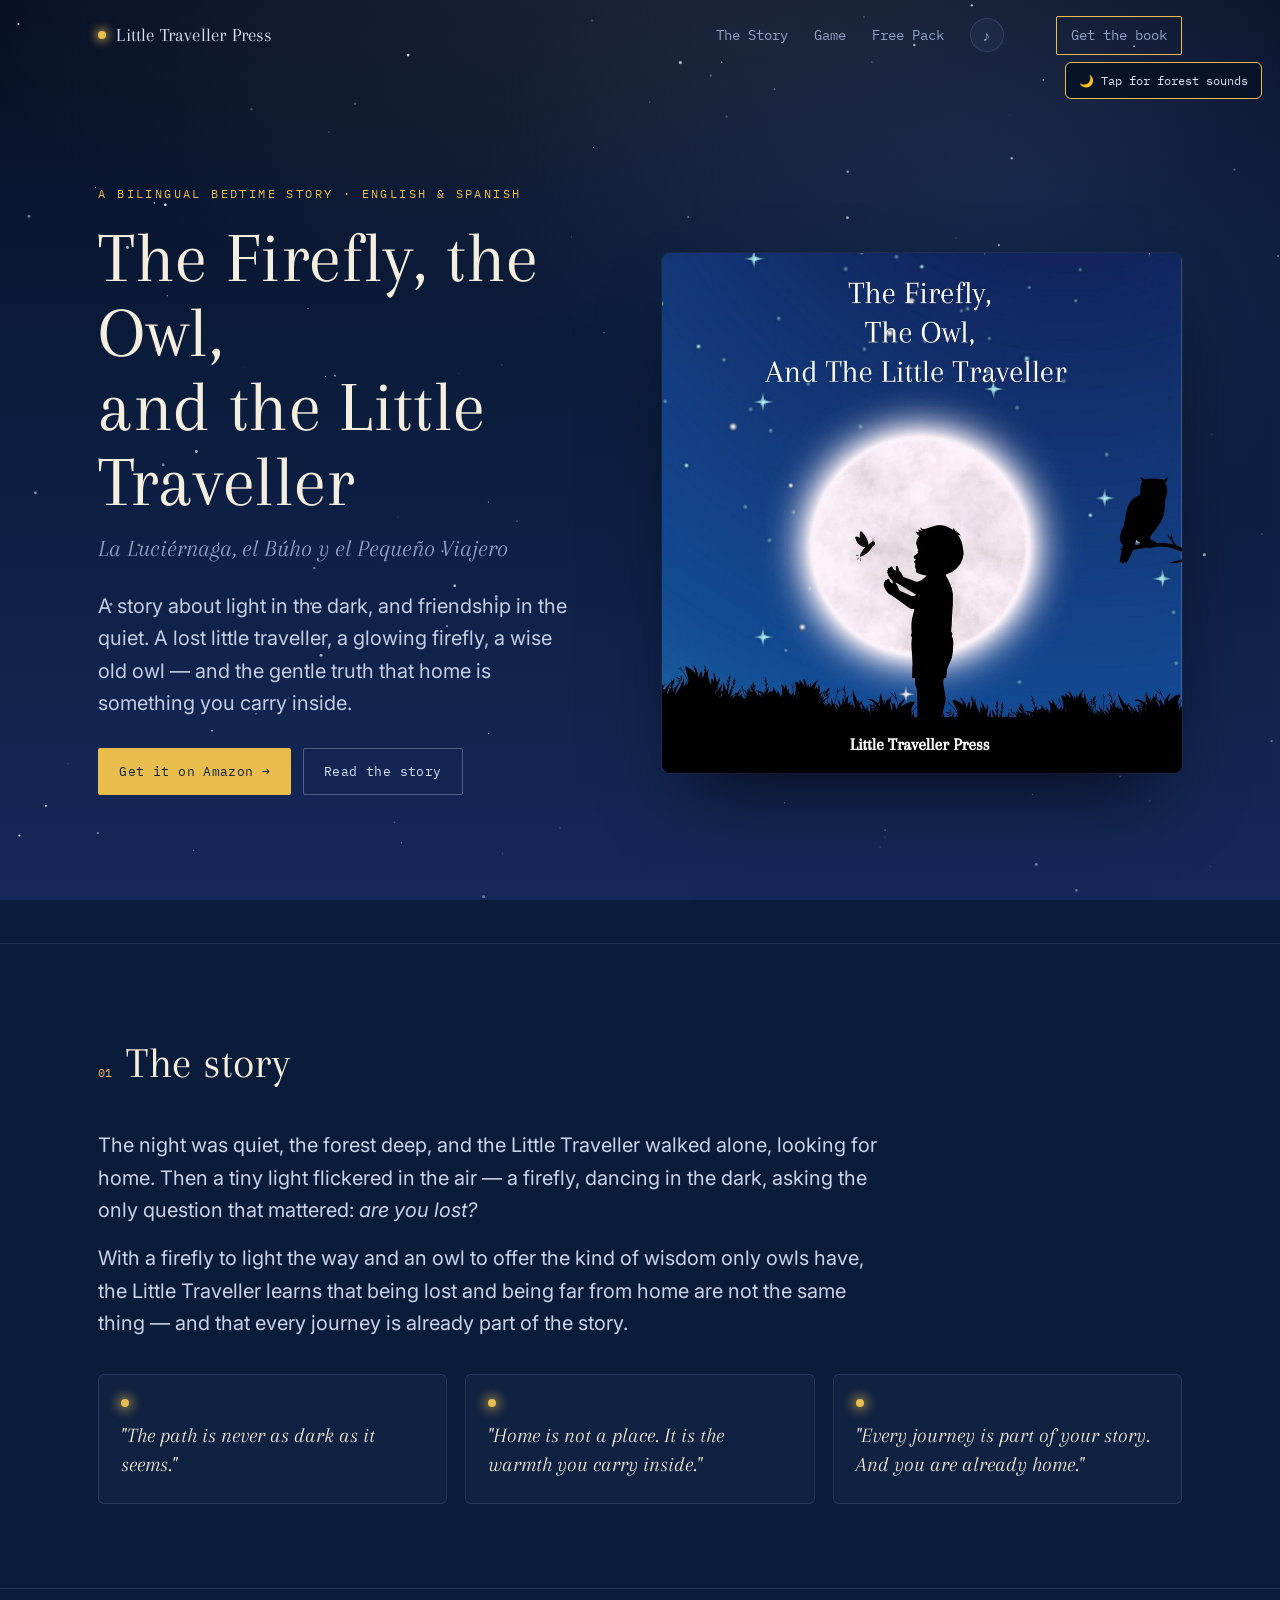
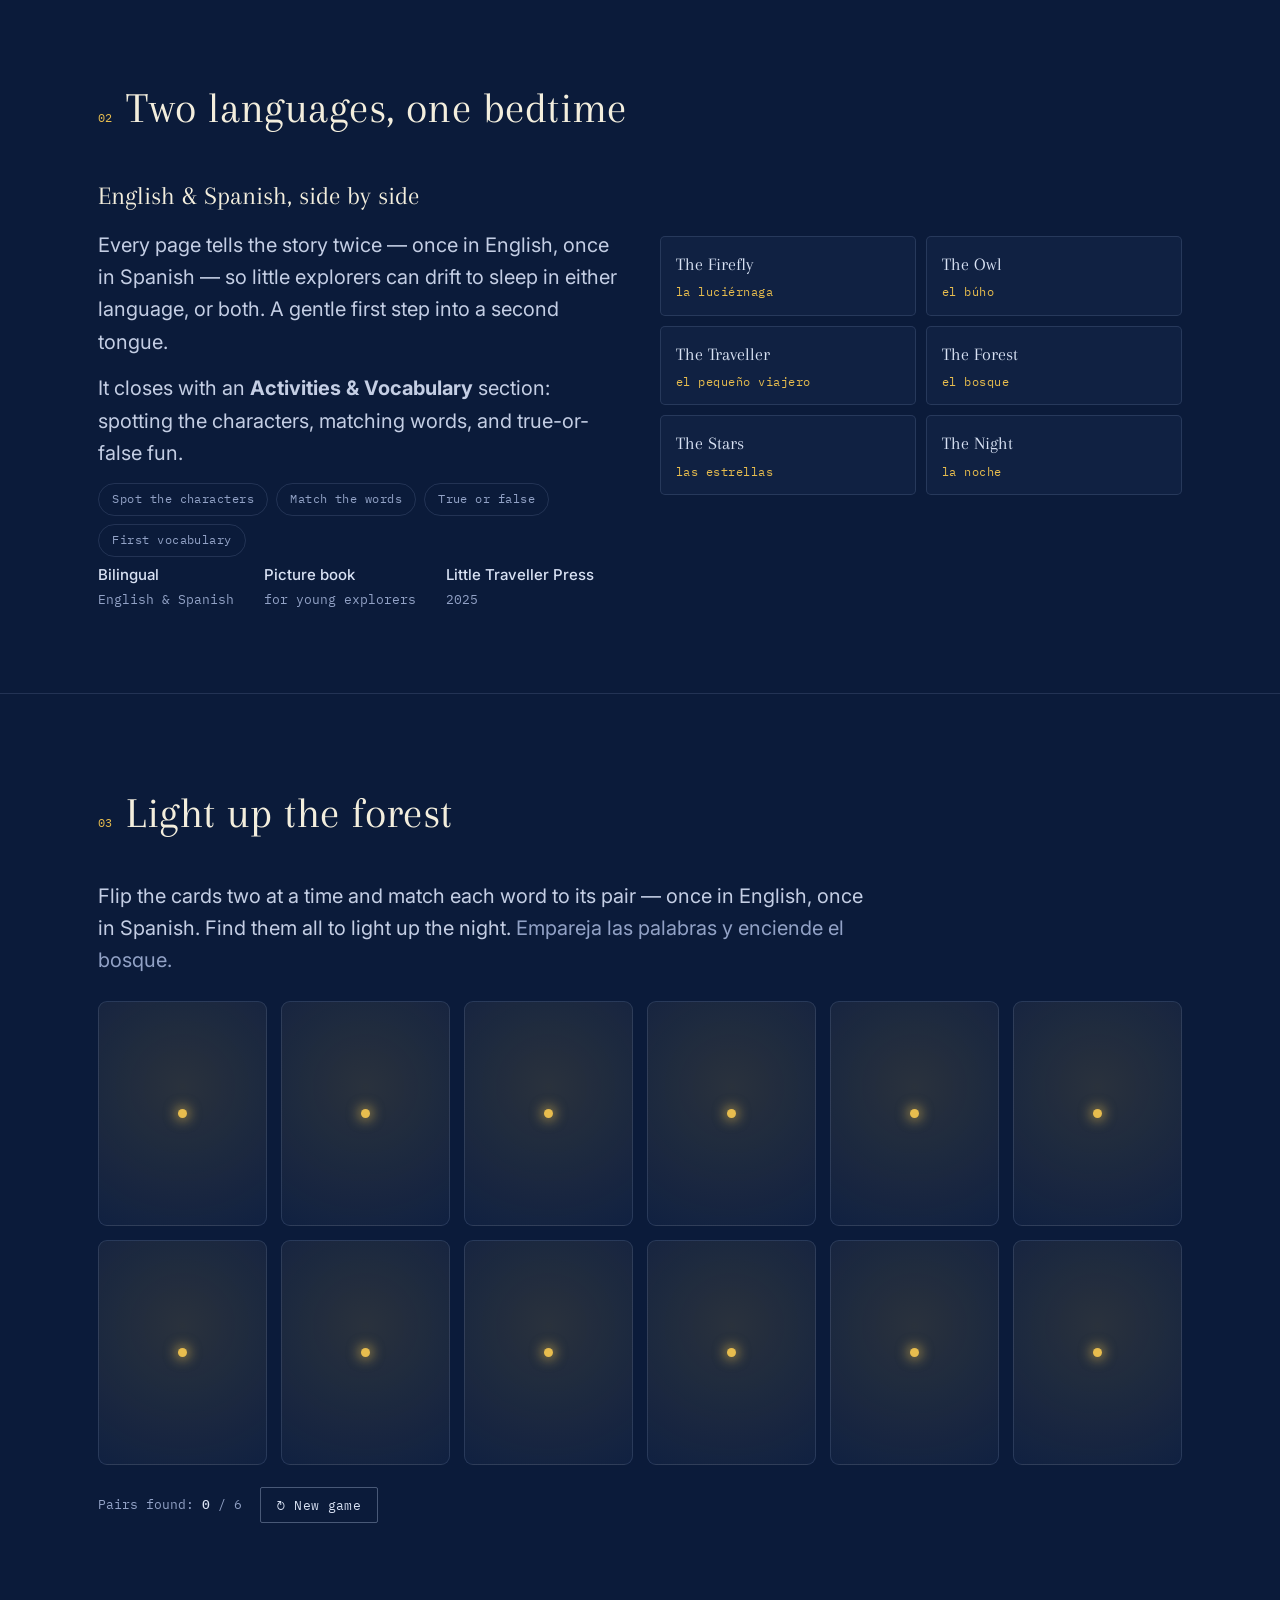
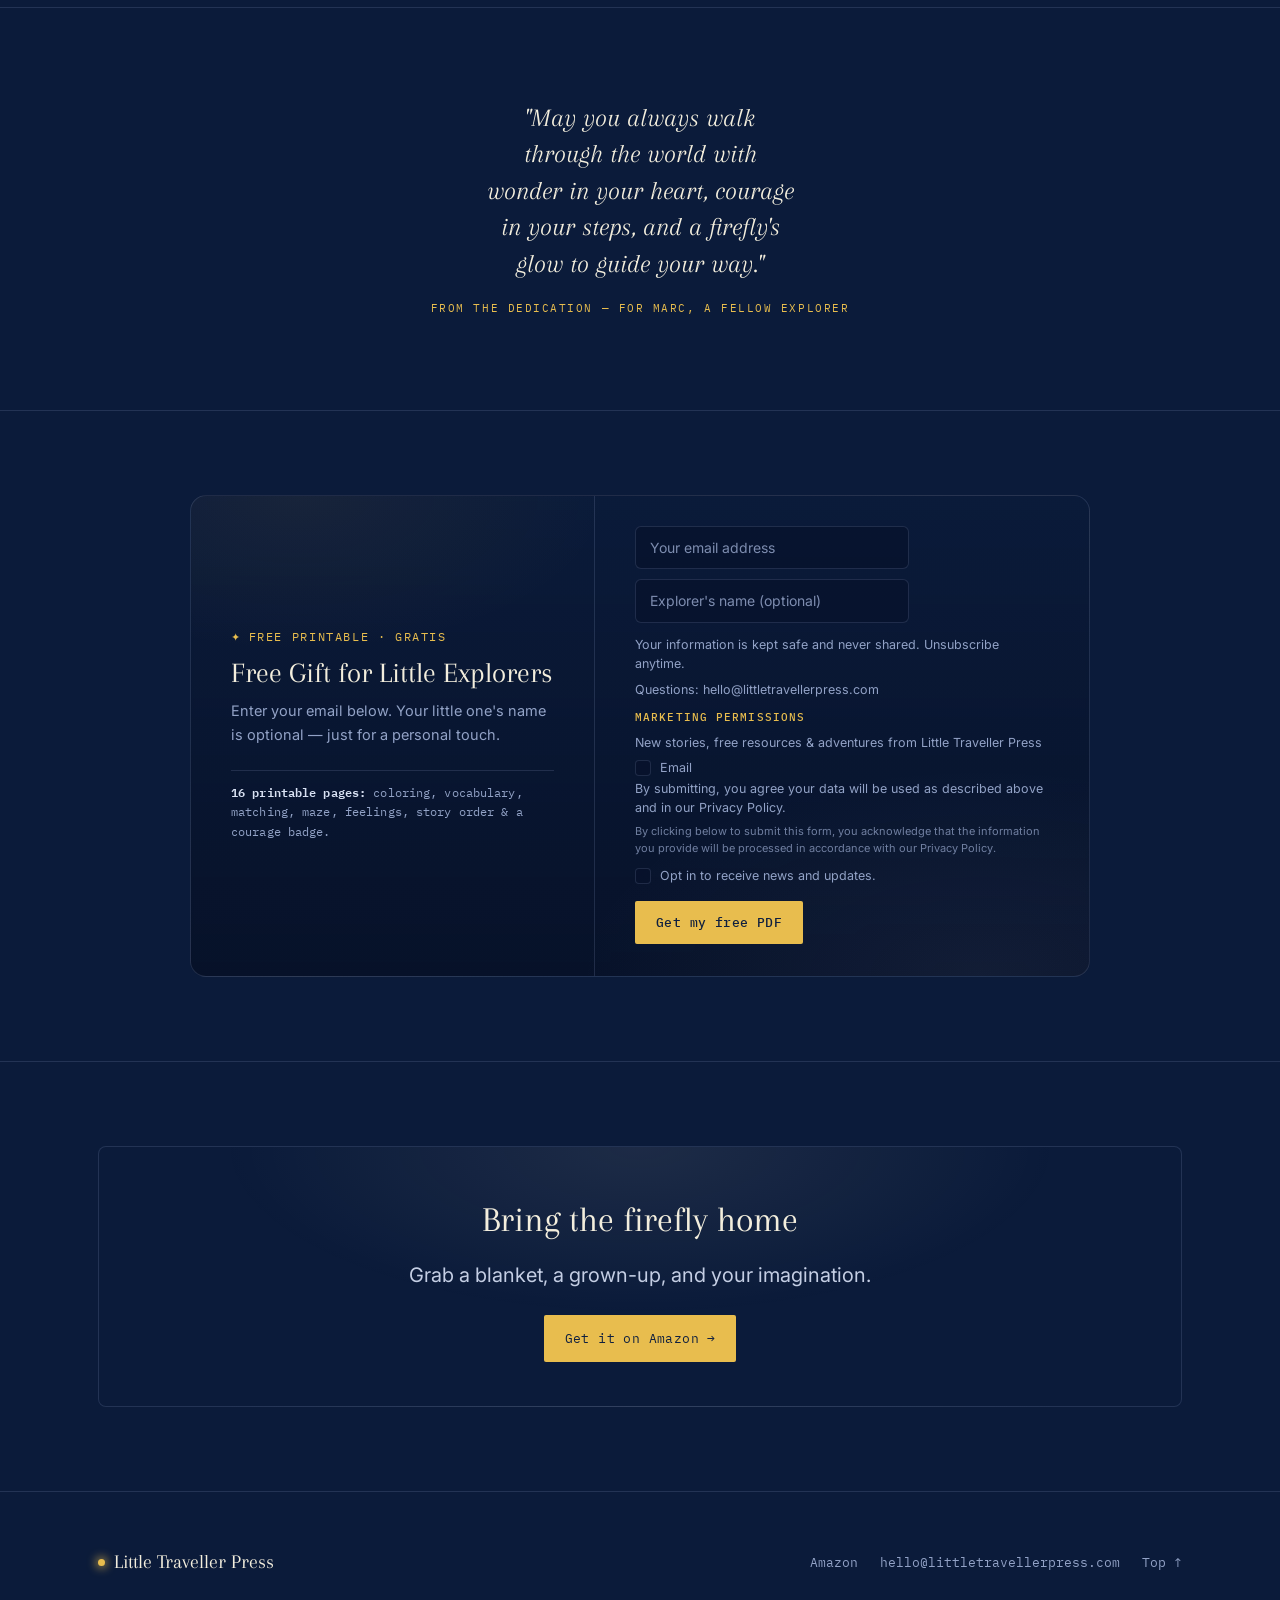
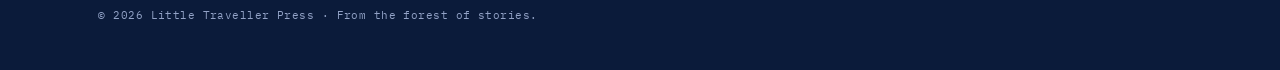
==== index-11.html @ da0db044 "Add files via upload Update includes a sign-up form" ====
<!DOCTYPE html>
<html lang="en">
<head>
<meta charset="UTF-8" />
<meta name="viewport" content="width=device-width, initial-scale=1.0" />
<title>The Firefly, the Owl, and the Little Traveller — Little Traveller Press</title>
<meta name="description" content="A bilingual (English & Spanish) bedtime story about light in the dark, friendship in the quiet, and finding your way home. By Little Traveller Press." />
<meta property="og:title" content="The Firefly, the Owl, and the Little Traveller" />
<meta property="og:description" content="A bilingual bedtime story about light in the dark and friendship in the quiet." />
<meta property="og:type" content="book" />
<meta property="og:url" content="https://littletravellerpress.com/" />
<meta property="og:image" content="https://littletravellerpress.com/cover.jpg" />
<meta name="twitter:card" content="summary_large_image" />

<link rel="preconnect" href="https://fonts.googleapis.com">
<link rel="preconnect" href="https://fonts.gstatic.com" crossorigin>
<link href="https://fonts.googleapis.com/css2?family=Arapey:ital@0;1&family=Inter:wght@400;500;600&family=IBM+Plex+Mono:wght@400;500&display=swap" rel="stylesheet">

<style>
  :root{
    --night-0:#060f24;
    --night-1:#0b1b3a;
    --night-2:#16285a;
    --moon:#F3EEDD;
    --firefly:#E8BD4E;
    --firefly-soft:#f0cc70;
    --star:#D9E2F4;
    --mist:#92A2C6;
    --line:rgba(160,180,220,.16);
    --serif:"Arapey", Georgia, serif;
    --sans:"Inter", system-ui, sans-serif;
    --mono:"IBM Plex Mono", ui-monospace, monospace;
    --maxw:1040px;
  }
  *{box-sizing:border-box;}
  html{scroll-behavior:smooth;}
  body{
    margin:0;color:var(--star);font-family:var(--sans);font-size:17px;line-height:1.62;
    background:var(--night-1);-webkit-font-smoothing:antialiased;overflow-x:hidden;position:relative;
  }
  /* layered night background */
  body::before{
    content:"";position:fixed;inset:0;z-index:-2;
    background:
      radial-gradient(1200px 700px at 50% -10%, rgba(243,238,221,.10), transparent 60%),
      radial-gradient(900px 600px at 80% 20%, rgba(86,120,200,.16), transparent 60%),
      linear-gradient(180deg, var(--night-0) 0%, var(--night-1) 38%, var(--night-2) 100%);
  }
  #stars{position:fixed;inset:0;z-index:-1;pointer-events:none;}
  a{color:inherit;text-decoration:none;}
  ::selection{background:var(--firefly);color:#10203f;}
  .wrap{max-width:var(--maxw);margin:0 auto;padding:0 28px;}
  .eyebrow{font-family:var(--mono);font-size:12px;letter-spacing:.2em;text-transform:uppercase;color:var(--firefly);}

  /* fireflies */
  .firefly{position:fixed;width:7px;height:7px;border-radius:50%;background:var(--firefly-soft);
    box-shadow:0 0 8px 2px rgba(232,189,78,.7);z-index:0;pointer-events:none;opacity:0;}
  @keyframes drift{
    0%{transform:translate(0,0);opacity:0;}
    15%{opacity:.9;}
    50%{transform:translate(28px,-30px);opacity:.55;}
    85%{opacity:.9;}
    100%{transform:translate(-10px,-60px);opacity:0;}
  }

  /* NAV */
  nav{position:fixed;top:0;left:0;right:0;z-index:50;transition:background .35s,border-color .35s,backdrop-filter .35s;border-bottom:1px solid transparent;}
  nav.scrolled{background:rgba(8,18,40,.7);backdrop-filter:saturate(150%) blur(10px);border-bottom:1px solid var(--line);}
  .nav-inner{max-width:var(--maxw);margin:0 auto;padding:16px 28px;display:flex;align-items:center;justify-content:space-between;}
  .brand{font-family:var(--serif);font-size:19px;letter-spacing:.01em;display:flex;align-items:center;gap:10px;}
  .brand .dot{width:8px;height:8px;border-radius:50%;background:var(--firefly);box-shadow:0 0 10px 2px rgba(232,189,78,.8);}
  .nav-links{display:flex;gap:26px;align-items:center;}
  .nav-links a{font-family:var(--mono);font-size:12.5px;color:var(--mist);transition:color .2s;}
  .nav-links a:hover{color:var(--star);}
  .nav-cta{border:1px solid var(--firefly);border-radius:2px;padding:7px 14px;color:var(--firefly);transition:background .2s,color .2s;}
  .nav-cta:hover{background:var(--firefly);color:#10203f;}
  @media(max-width:680px){ .nav-links a.hide-sm{display:none;} }

  /* HERO */
  header.hero{padding:138px 0 64px;}
  .hero-grid{display:grid;grid-template-columns:1.15fr .85fr;gap:50px;align-items:center;}
  @media(max-width:840px){ .hero-grid{grid-template-columns:1fr;gap:38px;} }
  .hero h1{font-family:var(--serif);font-weight:400;font-size:clamp(40px,6.4vw,68px);line-height:1.02;letter-spacing:.005em;margin:18px 0 10px;color:var(--moon);}
  .hero .es{font-family:var(--serif);font-style:italic;font-size:clamp(17px,2.6vw,22px);color:var(--mist);margin-bottom:22px;}
  .hero .lede{font-size:18px;color:#c4cee4;max-width:30em;margin:0 0 28px;}
  .hero-actions{display:flex;flex-wrap:wrap;gap:12px;}
  .hero-freepack{margin:16px 0 0;}
  .hero-freepack a{font-family:var(--mono);font-size:12.5px;letter-spacing:.03em;color:var(--firefly);transition:color .2s;}
  .hero-freepack a:hover{color:var(--firefly-soft);}
  .btn{font-family:var(--mono);font-size:13px;letter-spacing:.03em;padding:12px 20px;border-radius:2px;display:inline-flex;align-items:center;gap:8px;transition:transform .15s,background .2s,color .2s,box-shadow .2s;border:1px solid transparent;}
  .btn:hover{transform:translateY(-2px);}
  .btn-glow{background:var(--firefly);color:#10203f;box-shadow:0 0 0 0 rgba(232,189,78,.5);}
  .btn-glow:hover{background:var(--firefly-soft);box-shadow:0 8px 26px -8px rgba(232,189,78,.6);}
  .btn-ghost{border-color:rgba(190,205,235,.35);color:var(--star);}
  .btn-ghost:hover{border-color:var(--star);background:rgba(220,230,245,.06);}
  .btn .arrow{transition:transform .2s;}
  .btn:hover .arrow{transform:translateX(3px);}

  /* cover */
  .cover-stage{display:flex;justify-content:center;position:relative;}
  .cover-stage::before{content:"";position:absolute;width:78%;height:78%;top:6%;left:11%;border-radius:50%;
    background:radial-gradient(circle, rgba(243,238,221,.35), transparent 65%);filter:blur(18px);z-index:0;}
  .cover{position:relative;z-index:1;width:min(330px,80%);aspect-ratio:1/1;border-radius:8px;overflow:hidden;
    box-shadow:0 40px 80px -30px rgba(0,0,0,.7), 0 0 0 1px rgba(255,255,255,.05);
    transform:translateZ(0);transition:transform .5s ease, box-shadow .5s ease;}
  .cover:hover{transform:translateY(-6px) rotate(-.6deg) scale(1.015);box-shadow:0 44px 90px -28px rgba(0,0,0,.75), 0 0 34px -4px rgba(232,189,78,.35), 0 0 0 1px rgba(255,255,255,.06);}
  .cover img{width:100%;height:100%;object-fit:cover;object-position:center;display:block;transition:transform .6s ease;}
  .cover:hover img{transform:scale(1.04);}

  /* SECTIONS */
  section{padding:60px 0;border-top:1px solid var(--line);}
  .sec-head{display:flex;align-items:baseline;gap:14px;margin-bottom:30px;}
  .sec-head .num{font-family:var(--mono);font-size:12px;color:var(--firefly);}
  .sec-head h2{font-family:var(--serif);font-weight:400;font-size:clamp(26px,4vw,36px);letter-spacing:.01em;margin:0;color:var(--moon);}

  /* STORY */
  .story p{font-size:18px;color:#cad3e7;max-width:60ch;margin:0 0 16px;}
  .pullquotes{display:grid;grid-template-columns:repeat(3,1fr);gap:18px;margin-top:34px;}
  @media(max-width:760px){ .pullquotes{grid-template-columns:1fr;} }
  .pq{border:1px solid var(--line);border-radius:6px;padding:24px 22px;background:rgba(120,150,210,.05);position:relative;}
  .pq .glow{width:8px;height:8px;border-radius:50%;background:var(--firefly);box-shadow:0 0 12px 3px rgba(232,189,78,.7);margin-bottom:14px;}
  .pq p{font-family:var(--serif);font-style:italic;font-size:19px;line-height:1.4;color:var(--moon);margin:0;}

  /* BILINGUAL */
  .bil{display:grid;grid-template-columns:1fr 1fr;gap:40px;align-items:center;}
  @media(max-width:760px){ .bil{grid-template-columns:1fr;gap:26px;} }
  .bil h3{font-family:var(--serif);font-weight:400;font-size:26px;color:var(--moon);margin:0 0 12px;}
  .bil p{color:#c4cee4;margin:0 0 14px;}
  .pair{display:grid;grid-template-columns:1fr 1fr;gap:10px;}
  .word{border:1px solid var(--line);border-radius:5px;padding:13px 15px;background:rgba(120,150,210,.05);}
  .word .en{font-family:var(--serif);font-size:18px;color:var(--star);}
  .word .sp{font-family:var(--mono);font-size:12px;color:var(--firefly);letter-spacing:.04em;margin-top:3px;}
  .acts{display:flex;flex-wrap:wrap;gap:8px;margin-top:6px;}
  .tag{font-family:var(--mono);font-size:11.5px;letter-spacing:.04em;color:var(--mist);border:1px solid var(--line);border-radius:20px;padding:6px 13px;}

  /* META row */
  .meta{display:flex;flex-wrap:wrap;gap:30px;margin-top:6px;font-family:var(--mono);font-size:12.5px;color:var(--mist);}
  .meta b{color:var(--star);font-weight:500;display:block;font-family:var(--sans);font-size:15px;margin-bottom:2px;}

  /* DEDICATION */
  .dedication{text-align:center;padding:8px 0;}
  .dedication p{font-family:var(--serif);font-style:italic;font-size:clamp(20px,3vw,26px);color:var(--moon);max-width:24ch;margin:0 auto;line-height:1.4;}
  .dedication .by{font-family:var(--mono);font-size:11px;letter-spacing:.14em;text-transform:uppercase;color:var(--firefly);margin-top:18px;}

  /* AUTHOR */
  .about{max-width:62ch;}
  .about h3{font-family:var(--serif);font-weight:400;font-size:26px;color:var(--moon);margin:0 0 12px;}
  .about p{color:#c4cee4;margin:0 0 14px;}
  .about a.inline{color:var(--firefly);border-bottom:1px solid rgba(232,189,78,.4);}

  /* CTA strip */
  .strip{border:1px solid var(--line);border-radius:8px;padding:44px;text-align:center;background:radial-gradient(600px 240px at 50% 0%, rgba(243,238,221,.08), transparent 70%);}
  .strip h3{font-family:var(--serif);font-weight:400;font-size:clamp(26px,4vw,36px);color:var(--moon);margin:0 0 10px;}
  .strip p{color:#c4cee4;margin:0 0 24px;}

  /* FOOTER */
  footer{padding:54px 0 46px;border-top:1px solid var(--line);}
  .ft{display:flex;justify-content:space-between;flex-wrap:wrap;gap:18px;align-items:center;}
  .ft .name{font-family:var(--serif);font-size:20px;color:var(--moon);display:flex;align-items:center;gap:9px;}
  .ft .name .dot{width:7px;height:7px;border-radius:50%;background:var(--firefly);box-shadow:0 0 10px 2px rgba(232,189,78,.7);}
  .ft .links{display:flex;gap:22px;font-family:var(--mono);font-size:12.5px;}
  .ft .links a{color:var(--mist);transition:color .2s;}
  .ft .links a:hover{color:var(--firefly);}
  .copyright{margin-top:28px;font-family:var(--mono);font-size:11px;color:var(--mist);letter-spacing:.04em;}

  /* GAME — bilingual memory match */
  .game-intro{color:#c4cee4;max-width:60ch;margin:0 0 24px;}
  .game-board{display:grid;grid-template-columns:repeat(4,1fr);gap:12px;max-width:600px;}
  @media(max-width:560px){ .game-board{grid-template-columns:repeat(3,1fr);gap:9px;} }
  .card{position:relative;aspect-ratio:3/4;background:transparent;border:none;padding:0;cursor:pointer;font-family:inherit;perspective:800px;}
  .card-inner{position:absolute;inset:0;transition:transform .45s cubic-bezier(.4,.1,.3,1);transform-style:preserve-3d;}
  .card.flipped .card-inner,.card.matched .card-inner{transform:rotateY(180deg);}
  .card-face{position:absolute;inset:0;border-radius:9px;display:flex;flex-direction:column;align-items:center;justify-content:center;backface-visibility:hidden;-webkit-backface-visibility:hidden;}
  .card-back{background:radial-gradient(circle at 50% 38%, rgba(232,189,78,.14), rgba(120,150,210,.05));border:1px solid var(--line);}
  .card-back .dot{width:9px;height:9px;border-radius:50%;background:var(--firefly);box-shadow:0 0 12px 3px rgba(232,189,78,.55);}
  .card-front{background:rgba(120,150,210,.08);border:1px solid var(--line);transform:rotateY(180deg);gap:6px;padding:6px;}
  .card-front .ico{font-size:clamp(24px,5.5vw,34px);line-height:1;}
  .card-front .w{text-align:center;line-height:1.15;}
  .card-front .w.en{font-family:var(--serif);color:var(--star);font-size:13px;}
  .card-front .w.sp{font-family:var(--mono);color:var(--firefly);font-size:11px;letter-spacing:.02em;}
  .card.matched .card-front{border-color:var(--firefly);background:rgba(232,189,78,.09);box-shadow:0 0 18px -2px rgba(232,189,78,.5);}
  .card:focus-visible{outline:2px solid var(--firefly);outline-offset:3px;border-radius:9px;}
  .game-status{display:flex;align-items:center;gap:18px;flex-wrap:wrap;margin-top:22px;font-family:var(--mono);font-size:13px;color:var(--mist);}
  .game-status .found b{color:var(--star);font-weight:500;}
  .btn-replay{font-family:var(--mono);font-size:12.5px;letter-spacing:.03em;padding:9px 16px;border-radius:2px;border:1px solid rgba(190,205,235,.35);color:var(--star);background:transparent;cursor:pointer;transition:border-color .2s,color .2s;}
  .btn-replay:hover{border-color:var(--firefly);color:var(--firefly);}
  .game-win{margin-top:20px;padding:20px 22px;border:1px solid var(--firefly);border-radius:9px;background:radial-gradient(520px 160px at 50% 0,rgba(232,189,78,.12),transparent 70%);text-align:center;display:none;}
  .game-win.show{display:block;animation:winpop .5s ease;}
  @keyframes winpop{from{opacity:0;transform:translateY(8px);}to{opacity:1;transform:none;}}
  .game-win p{font-family:var(--serif);font-size:21px;color:var(--moon);margin:0 0 6px;}
  .game-win span{font-family:var(--mono);font-size:12px;color:var(--mist);}

  /* SOUND TOGGLE */
  .sound-toggle{position:relative;width:34px;height:34px;border-radius:50%;border:1px solid var(--line);background:rgba(120,150,210,.06);color:var(--mist);cursor:pointer;display:inline-flex;align-items:center;justify-content:center;transition:border-color .25s,color .25s,background .25s;padding:0;}
  .sound-toggle:hover{border-color:var(--firefly);color:var(--firefly);}
  .sound-toggle .icon-off{font-size:15px;line-height:1;}
  .sound-toggle .icon-on{display:none;align-items:flex-end;gap:2px;height:13px;}
  .sound-toggle.on{border-color:var(--firefly);color:var(--firefly);background:rgba(232,189,78,.1);}
  .sound-toggle.on .icon-off{display:none;}
  .sound-toggle.on .icon-on{display:inline-flex;}
  .sound-toggle .wave{width:3px;background:var(--firefly);border-radius:2px;animation:eq 1s ease-in-out infinite;}
  .sound-toggle .wave:nth-child(1){height:6px;animation-delay:0s;}
  .sound-toggle .wave:nth-child(2){height:12px;animation-delay:.25s;}
  .sound-toggle .wave:nth-child(3){height:8px;animation-delay:.5s;}
  /* volume slider — hidden until sound is on */
  .sound-vol{width:0;opacity:0;pointer-events:none;height:4px;margin:0;-webkit-appearance:none;appearance:none;background:transparent;transition:width .3s ease,opacity .3s ease;vertical-align:middle;}
  .sound-vol.show{width:74px;opacity:1;pointer-events:auto;}
  .sound-vol::-webkit-slider-runnable-track{height:4px;border-radius:3px;background:rgba(160,180,220,.25);}
  .sound-vol::-moz-range-track{height:4px;border-radius:3px;background:rgba(160,180,220,.25);}
  .sound-vol::-webkit-slider-thumb{-webkit-appearance:none;appearance:none;width:13px;height:13px;border-radius:50%;background:var(--firefly);margin-top:-4.5px;cursor:pointer;box-shadow:0 0 6px rgba(232,189,78,.5);}
  .sound-vol::-moz-range-thumb{width:13px;height:13px;border:none;border-radius:50%;background:var(--firefly);cursor:pointer;box-shadow:0 0 6px rgba(232,189,78,.5);}
  @keyframes eq{0%,100%{transform:scaleY(.5);}50%{transform:scaleY(1);}}
  .sound-hint{position:fixed;top:62px;right:18px;z-index:49;background:rgba(8,18,40,.92);border:1px solid var(--firefly);color:var(--star);font-family:var(--mono);font-size:12px;padding:8px 13px;border-radius:6px;max-width:200px;opacity:0;transform:translateY(-6px);transition:opacity .4s,transform .4s;pointer-events:none;}
  .sound-hint.show{opacity:1;transform:none;}

  /* WIN FIREFLY BURST */
  #burst{position:fixed;inset:0;z-index:60;pointer-events:none;}

  /* SERIES (hidden until ready: remove the 'hidden' attribute on the section) */
  .series-grid{display:grid;grid-template-columns:repeat(3,1fr);gap:16px;}
  @media(max-width:760px){ .series-grid{grid-template-columns:1fr;} }
  .series-card{border:1px solid var(--line);border-radius:8px;padding:24px 22px;background:rgba(120,150,210,.05);position:relative;overflow:hidden;}
  .series-card.live{border-color:var(--firefly);background:rgba(232,189,78,.06);}
  .series-card .ico{font-size:26px;line-height:1;margin-bottom:12px;}
  .series-card h3{font-family:var(--serif);font-weight:400;font-size:20px;color:var(--moon);margin:0 0 6px;line-height:1.15;}
  .series-card p{color:var(--mist);font-size:14px;margin:0;}
  .series-card .badge{position:absolute;top:14px;right:14px;font-family:var(--mono);font-size:10px;letter-spacing:.1em;text-transform:uppercase;color:var(--night-0);background:var(--firefly);padding:3px 8px;border-radius:20px;}
  .series-card .badge.soon{color:var(--mist);background:transparent;border:1px solid var(--line);}

  /* ===== DESKTOP / LAPTOP: fuller, larger, edge-to-edge (mobile <900px untouched) ===== */
  @media(min-width:900px){
    body{font-size:19px;}
    .wrap, .nav-inner{max-width:min(94vw,1440px); padding-left:44px; padding-right:44px;}
    header.hero{padding:164px 0 92px;}
    .hero-grid{grid-template-columns:1.1fr .9fr; gap:66px;}
    .hero h1{font-size:clamp(60px,6.3vw,88px);}
    .hero .es{font-size:24px;}
    .hero .lede{font-size:20px;}
    .cover{width:470px;}
    section{padding:84px 0;}
    .sec-head h2{font-size:40px;}
    .story p{font-size:20px;}
    .pq p{font-size:21px;}
    .game-board{grid-template-columns:repeat(6,1fr); gap:14px; max-width:none;}
    .game-win{max-width:560px;}
    .nav-links a, .nav-cta{font-size:14px;}
  }
  @media(min-width:1280px){
    body{font-size:20px;}
    .wrap, .nav-inner{max-width:min(94vw,1760px); padding-left:60px; padding-right:60px;}
    header.hero{padding:184px 0 100px;}
    .hero h1{font-size:clamp(68px,5.7vw,98px);}
    .hero-grid{gap:84px;}
    .cover{width:520px;}
    .sec-head h2{font-size:44px;}
  }
  @media(min-width:1700px){
    body{font-size:21px;}
    .wrap, .nav-inner{max-width:min(94vw,2000px); padding-left:72px; padding-right:72px;}
    header.hero{padding:210px 0 116px;}
    .hero h1{font-size:104px;}
    .hero .es{font-size:27px;}
    .hero .lede{font-size:22px; max-width:34em;}
    .cover{width:680px;}
    .hero-grid{gap:104px;}
    section{padding:100px 0;}
    .sec-head h2{font-size:52px;}
    .story p{font-size:22px;}
    .pq p{font-size:23px;}
    .game-board{gap:16px;}
    .game-win{max-width:600px;}
  }

  /* JOIN / signup */
  .join-wrap{max-width:900px;margin:0 auto;}
  .join-grid{display:grid;grid-template-columns:1fr;gap:0;border:1px solid var(--line);border-radius:16px;overflow:hidden;
    background:
      radial-gradient(520px 260px at 12% 0%, rgba(232,189,78,.06), transparent 60%),
      radial-gradient(620px 320px at 88% 100%, rgba(146,162,198,.08), transparent 65%),
      linear-gradient(180deg, rgba(11,27,58,.55), rgba(6,15,36,.75));
    backdrop-filter: blur(2px);
  }
  .join-intro{padding:36px 40px 26px;border-bottom:1px solid var(--line);}
  .join-intro .join-eyebrow{font-family:var(--mono);font-size:11.5px;letter-spacing:.14em;text-transform:uppercase;color:var(--firefly);display:inline-flex;align-items:center;gap:7px;}
  .join-intro .join-eyebrow .spark{font-size:11px;}
  .join-intro h2{font-family:var(--serif);font-weight:400;font-size:clamp(23px,3.4vw,29px);color:var(--moon);margin:10px 0 9px;line-height:1.16;}
  .join-intro p.sub{color:var(--mist);margin:0 0 12px;line-height:1.6;max-width:52ch;font-size:14.5px;}
  .join-intro .join-contents{font-family:var(--mono);font-size:11.5px;color:var(--mist);letter-spacing:.01em;line-height:1.7;border-top:1px solid var(--line);padding-top:12px;margin-top:12px;}
  .join-intro .join-contents b{color:var(--star);font-weight:600;}
  .join-panel{padding:30px 40px 32px;}

  /* Native-styled MailerLite embed (overrides ML default look) */
  .ml-form-embedContainer{background:transparent!important;}
  .ml-form-embedWrapper{background:transparent!important;background-image:none!important;border:none!important;width:100%!important;max-width:none!important;box-shadow:none!important;}
  .ml-form-align-default{display:block!important;text-align:left!important;}
  .ml-form-embedBody{padding:0!important;}
  .ml-form-embedContent{display:none!important;} /* we render our own title/subtitle in .join-intro */
  .ml-form-embedBody .ml-form-formContent{margin:0 0 12px 0!important;}
  .ml-form-embedBody .ml-form-fieldRow{margin:0 0 10px 0!important;}
  .ml-form-embedBody .ml-form-fieldRow input{
    font-family:var(--sans)!important;font-size:14px!important;color:var(--star)!important;
    background:rgba(8,18,42,.6)!important;border:1px solid var(--line)!important;border-radius:6px!important;
    padding:11px 40px 11px 14px!important;line-height:1.4!important;outline:none;transition:border-color .2s, box-shadow .2s;
    box-sizing:border-box!important;
  }
  .ml-form-embedBody .ml-form-fieldRow input::placeholder{color:var(--mist)!important;font-size:14px!important;opacity:.85;}
  .ml-form-embedBody .ml-form-fieldRow input:focus{border-color:var(--firefly)!important;box-shadow:0 0 0 3px rgba(232,189,78,.13);}

  .ml-form-embedPermissions{margin:0 0 10px;}
  .ml-form-embedPermissionsContent h4{font-family:var(--mono)!important;font-size:11px!important;font-weight:500!important;color:var(--firefly)!important;letter-spacing:.1em;text-transform:uppercase;margin:0 0 6px!important;}
  .ml-form-embedPermissionsContent p,
  .ml-form-embedPermissionsContent.privacy-policy p,
  .ml-form-embedPermissionsContent .description{
    font-family:var(--sans)!important;font-size:12.5px!important;font-weight:400!important;font-style:normal!important;
    color:var(--mist)!important;line-height:1.55!important;margin:0 0 6px!important;
  }
  .ml-form-embedPermissionsContent p em{font-style:normal!important;}
  .ml-form-embedPermissionsContent p a{color:var(--firefly)!important;text-decoration:underline!important;}
  .ml-form-embedMailerLite-GDPR p{font-family:var(--sans)!important;font-size:11px!important;font-weight:400!important;color:var(--mist)!important;opacity:.75;line-height:1.5!important;margin:0!important;}

  /* Checkbox rows: box and label text sit on one line, box first */
  .ml-form-embedPermissionsOptionsCheckbox label,
  .ml-form-checkboxRow label{
    display:flex!important;align-items:center!important;gap:9px!important;
    padding-left:0!important;min-height:auto!important;
  }
  .ml-form-embedPermissionsOptionsCheckbox input[type=checkbox],
  .ml-form-checkboxRow input[type=checkbox]{
    position:static!important;opacity:1!important;appearance:none!important;-webkit-appearance:none!important;
    flex:0 0 auto!important;width:16px!important;height:16px!important;margin:0!important;
    background:rgba(8,18,42,.6)!important;border:1px solid var(--line)!important;border-radius:4px!important;
    cursor:pointer;transition:background .2s,border-color .2s;
  }
  .ml-form-embedPermissionsOptionsCheckbox input[type=checkbox]:checked,
  .ml-form-checkboxRow input[type=checkbox]:checked{
    background:var(--firefly)!important;border-color:var(--firefly)!important;
  }
  .ml-form-embedPermissionsOptionsCheckbox .label-description,
  .ml-form-checkboxRow .label-description{
    font-family:var(--sans)!important;font-size:12.5px!important;font-weight:400!important;font-style:normal!important;
    color:var(--mist)!important;position:static!important;
  }
  .ml-form-embedPermissionsOptionsCheckbox .label-description::before,
  .ml-form-embedPermissionsOptionsCheckbox .label-description::after,
  .ml-form-checkboxRow .label-description::before,
  .ml-form-checkboxRow .label-description::after{content:none!important;display:none!important;}
  .ml-form-embedPermissionsOptionsCheckbox .label-description p,
  .ml-form-checkboxRow .label-description p{margin:0!important;font-size:12.5px!important;}

  .ml-form-recaptcha{margin:2px 0 14px!important;float:none!important;transform:scale(.92);transform-origin:0 0;}

  .ml-form-embedSubmit{margin:0!important;}
  .ml-form-embedSubmit button{
    font-family:var(--mono)!important;font-size:13px!important;letter-spacing:.03em!important;font-weight:500!important;
    background:var(--firefly)!important;color:#10203f!important;border:1px solid transparent!important;
    border-radius:2px!important;padding:12px 20px!important;
    transition:transform .15s,background .2s,box-shadow .2s!important;cursor:pointer;
  }
  .ml-form-embedSubmit button:hover{background:var(--firefly-soft)!important;box-shadow:0 8px 22px -8px rgba(232,189,78,.5)!important;}

  .ml-form-successBody{padding:0!important;}
  .ml-form-successContent{text-align:left!important;margin:0!important;}
  .ml-form-successContent h4{font-family:var(--serif)!important;font-weight:400!important;font-size:22px!important;color:var(--moon)!important;margin:0 0 8px!important;text-align:left!important;}
  .ml-form-successContent p{font-family:var(--sans)!important;font-size:14px!important;color:var(--mist)!important;line-height:1.6!important;}

  @media(max-width:760px){
    .join-grid{grid-template-columns:1fr;}
    .join-intro,.join-panel{padding:28px 22px;}
  }
  @media(min-width:761px){
    .join-grid{grid-template-columns:0.9fr 1.1fr;}
    .join-intro{border-bottom:none;border-right:1px solid var(--line);display:flex;flex-direction:column;justify-content:center;}
  }
  /* support / Ko-fi */
  .support-line{font-family:var(--mono);font-size:13px;color:var(--mist);margin:18px 0 0;letter-spacing:.01em;}
  .support-line a.support-link{color:var(--firefly);border-bottom:1px solid rgba(232,189,78,.3);padding-bottom:1px;transition:border-color .2s,color .2s;}
  .support-line a.support-link:hover{color:var(--firefly-soft);border-color:var(--firefly);}

  /* REVEAL */
  .reveal{opacity:0;transform:translateY(20px);transition:opacity .8s ease,transform .8s cubic-bezier(.2,.7,.2,1);}
  .reveal.in{opacity:1;transform:none;}
  @media(prefers-reduced-motion:reduce){
    html{scroll-behavior:auto;}
    .reveal{opacity:1;transform:none;transition:none;}
    .firefly{animation:none!important;opacity:.6!important;}
    .btn:hover,.cover:hover{transform:none;}
    .card-inner{transition:none;}
    .game-win.show{animation:none;}
    .sound-toggle .wave{animation:none;}
  }
</style>
</head>
<body>
<canvas id="stars"></canvas>
<canvas id="burst"></canvas>
<div class="sound-hint" id="soundHint">🌙 Tap for forest sounds</div>

<nav id="nav">
  <div class="nav-inner">
    <a href="#top" class="brand"><span class="dot"></span>Little Traveller Press</a>
    <div class="nav-links">
      <a href="#story" class="hide-sm">The Story</a>
      <a href="#game" class="hide-sm">Game</a>
      <a href="#join" class="hide-sm">Free Pack</a>
      <button id="soundToggle" class="sound-toggle" type="button" aria-pressed="false" aria-label="Turn forest sounds on" title="Forest sounds">
        <span class="icon-off" aria-hidden="true">♪</span>
        <span class="icon-on" aria-hidden="true">
          <span class="wave"></span><span class="wave"></span><span class="wave"></span>
        </span>
      </button>
      <input id="soundVol" class="sound-vol" type="range" min="0" max="100" value="55" aria-label="Forest sound volume" title="Volume">
      <a href="#get" class="nav-cta">Get the book</a>
    </div>
  </div>
</nav>

<a id="top"></a>
<header class="hero">
  <div class="wrap hero-grid">
    <div>
      <div class="eyebrow reveal">A bilingual bedtime story &middot; English &amp; Spanish</div>
      <h1 class="reveal">The Firefly, the Owl,<br>and the Little Traveller</h1>
      <div class="es reveal">La Luciérnaga, el Búho y el Pequeño Viajero</div>
      <p class="lede reveal">A story about light in the dark, and friendship in the quiet. A lost little traveller, a glowing firefly, a wise old owl — and the gentle truth that home is something you carry inside.</p>
      <div class="hero-actions reveal">
        <a href="https://www.amazon.com/Firefly-Owl-Little-Traveller-Luciérnaga/dp/B0FQ3GWF1H/" class="btn btn-glow" target="_blank" rel="noopener">Get it on Amazon <span class="arrow">→</span></a>
        <a href="#story" class="btn btn-ghost">Read the story</a>
      </div>
      <p class="hero-freepack reveal"><a href="#join">Get the free printable pack →</a></p>
    </div>
    <div class="cover-stage reveal">
      <div class="cover"><img src="[data-uri]" alt="Cover of The Firefly, the Owl, and the Little Traveller — a child reaching toward a firefly beneath a full moon, with an owl watching from a branch." /></div>
    </div>
  </div>
</header>

<!-- STORY -->
<section id="story">
  <div class="wrap">
    <div class="sec-head reveal"><span class="num">01</span><h2>The story</h2></div>
    <div class="story">
      <p class="reveal">The night was quiet, the forest deep, and the Little Traveller walked alone, looking for home. Then a tiny light flickered in the air — a firefly, dancing in the dark, asking the only question that mattered: <em>are you lost?</em></p>
      <p class="reveal">With a firefly to light the way and an owl to offer the kind of wisdom only owls have, the Little Traveller learns that being lost and being far from home are not the same thing — and that every journey is already part of the story.</p>
      <div class="pullquotes">
        <div class="pq reveal"><div class="glow"></div><p>"The path is never as dark as it seems."</p></div>
        <div class="pq reveal"><div class="glow"></div><p>"Home is not a place. It is the warmth you carry inside."</p></div>
        <div class="pq reveal"><div class="glow"></div><p>"Every journey is part of your story. And you are already home."</p></div>
      </div>
    </div>
  </div>
</section>

<!-- BILINGUAL -->
<section id="bilingual">
  <div class="wrap">
    <div class="sec-head reveal"><span class="num">02</span><h2>Two languages, one bedtime</h2></div>
    <div class="bil">
      <div class="reveal">
        <h3>English &amp; Spanish, side by side</h3>
        <p>Every page tells the story twice — once in English, once in Spanish — so little explorers can drift to sleep in either language, or both. A gentle first step into a second tongue.</p>
        <p>It closes with an <b>Activities &amp; Vocabulary</b> section: spotting the characters, matching words, and true-or-false fun.</p>
        <div class="acts">
          <span class="tag">Spot the characters</span>
          <span class="tag">Match the words</span>
          <span class="tag">True or false</span>
          <span class="tag">First vocabulary</span>
        </div>
      </div>
      <div class="reveal">
        <div class="pair">
          <div class="word"><div class="en">The Firefly</div><div class="sp">la luciérnaga</div></div>
          <div class="word"><div class="en">The Owl</div><div class="sp">el búho</div></div>
          <div class="word"><div class="en">The Traveller</div><div class="sp">el pequeño viajero</div></div>
          <div class="word"><div class="en">The Forest</div><div class="sp">el bosque</div></div>
          <div class="word"><div class="en">The Stars</div><div class="sp">las estrellas</div></div>
          <div class="word"><div class="en">The Night</div><div class="sp">la noche</div></div>
        </div>
      </div>
    </div>
    <div class="meta reveal">
      <span><b>Bilingual</b> English &amp; Spanish</span>
      <span><b>Picture book</b> for young explorers</span>
      <span><b>Little Traveller Press</b> 2025</span>
    </div>
  </div>
</section>

<!-- GAME -->
<section id="game">
  <div class="wrap">
    <div class="sec-head reveal"><span class="num">03</span><h2>Light up the forest</h2></div>
    <p class="game-intro reveal">Flip the cards two at a time and match each word to its pair — once in English, once in Spanish. Find them all to light up the night. <span style="color:var(--mist)">Empareja las palabras y enciende el bosque.</span></p>
    <div class="reveal">
      <div class="game-board" id="board" role="grid" aria-label="Memory match game"></div>
      <div class="game-status">
        <span class="found">Pairs found: <b id="pairsFound">0</b> / 6</span>
        <button class="btn-replay" id="replay" type="button">↻ New game</button>
      </div>
      <div class="game-win" id="gameWin" role="status">
        <p>✨ You lit up the whole forest! ✨</p>
        <span id="winMoves"></span>
      </div>
    </div>
  </div>
</section>

<!-- DEDICATION -->
<section id="dedication">
  <div class="wrap dedication reveal">
    <p>"May you always walk through the world with wonder in your heart, courage in your steps, and a firefly's glow to guide your way."</p>
    <div class="by">From the dedication — for Marc, a fellow explorer</div>
  </div>
</section>

<!-- =====================================================================
     THE SERIES — hidden for now so readers see one clean story.
     TO SWITCH IT ON LATER: delete the word  hidden  in the <section> tag below.
     TO ADD A REAL BOOK: copy index.html to a new file (e.g. dinosaurs.html),
     change its text/cover, then point that card's <a href> at the new file
     and change its badge from "Coming soon" to "Out now" + add class "live".
     ===================================================================== -->
<section id="series" hidden>
  <div class="wrap">
    <div class="sec-head reveal"><span class="num">04</span><h2>The Little Traveller World</h2></div>
    <p class="game-intro reveal">One little traveller, a new corner of the world in every book — gentle, bilingual journeys through history, nature, and wonder. <span style="color:var(--mist)">A growing series.</span></p>
    <div class="series-grid reveal">
      <a class="series-card live" href="#top">
        <span class="badge">Out now</span>
        <div class="ico">✨</div>
        <h3>The Firefly, the Owl &amp; the Little Traveller</h3>
        <p>Light in the dark, and the way home. English &amp; Spanish.</p>
      </a>
      <div class="series-card">
        <span class="badge soon">Coming soon</span>
        <div class="ico">🦕</div>
        <h3>The Little Traveller and the Dinosaurs</h3>
        <p>A walk back to when the world was very, very old.</p>
      </div>
      <div class="series-card">
        <span class="badge soon">Coming soon</span>
        <div class="ico">🪶</div>
        <h3>The Little Traveller and the First Peoples</h3>
        <p>Stories carried by the first Americans. <em>[working title]</em></p>
      </div>
      <div class="series-card">
        <span class="badge soon">Coming soon</span>
        <div class="ico">⚡</div>
        <h3>The Little Traveller and the Spark of Electricity</h3>
        <p>How a tiny spark grew up to light the night.</p>
      </div>
      <div class="series-card">
        <span class="badge soon">Coming soon</span>
        <div class="ico">⚙️</div>
        <h3>The Little Traveller and the Clever Machines</h3>
        <p>The inventions and devices that changed everything.</p>
      </div>
      <div class="series-card">
        <span class="badge soon">Coming soon</span>
        <div class="ico">🗽</div>
        <h3>The Little Traveller and American Heritage</h3>
        <p>A journey through the places and people that built a nation.</p>
      </div>
    </div>
  </div>
</section>

<!-- JOIN / FREE PACK -->
<section id="join">
  <div class="wrap">
    <div class="join-wrap reveal">
      <div class="join-grid">
        <div class="join-intro">
          <span class="join-eyebrow"><span class="spark">✦</span>Free printable &middot; Gratis</span>
          <h2>Free Gift for Little Explorers</h2>
          <p class="sub">Enter your email below. Your little one's name is optional — just for a personal touch.</p>
          <p class="join-contents"><b>16 printable pages:</b> coloring, vocabulary, matching, maze, feelings, story order &amp; a courage badge.</p>
        </div>
        <div class="join-panel">

          <div id="mlb2-43285879" class="ml-form-embedContainer ml-subscribe-form ml-subscribe-form-43285879">
            <div class="ml-form-align-default">
              <div class="ml-form-embedWrapper embedForm">

                <div class="ml-form-embedBody ml-form-embedBodyDefault row-form">
                  <div class="ml-form-embedContent">
                    <h4>Free Gift for Little Explorers</h4>
                    <p>Enter your email below. Your little one's name is optional — just for a personal touch.</p>
                  </div>

                  <form class="ml-block-form" action="https://assets.mailerlite.com/jsonp/2484375/forms/191833335888086639/subscribe" data-code="" method="post" target="_blank">
                    <div class="ml-form-formContent">
                      <div class="ml-form-fieldRow">
                        <div class="ml-field-group ml-field-email ml-validate-email ml-validate-required">
                          <input aria-label="email" aria-required="true" type="email" class="form-control" name="fields[email]" placeholder="Your email address" autocomplete="email">
                        </div>
                      </div>
                      <div class="ml-form-fieldRow ml-last-item">
                        <div class="ml-field-group ml-field-name">
                          <input aria-label="name" type="text" class="form-control" name="fields[name]" placeholder="Explorer's name (optional)" autocomplete="given-name">
                        </div>
                      </div>
                    </div>

                    <div class="ml-form-embedPermissions">
                      <div class="ml-form-embedPermissionsContent default privacy-policy">
                        <p>Your information is kept safe and never shared. Unsubscribe anytime.&nbsp;</p>
                        <p>Questions: <span>hello@littletravellerpress.com</span></p>
                      </div>
                    </div>

                    <div class="ml-form-embedPermissions">
                      <div class="ml-form-embedPermissionsContent default">
                        <h4>Marketing permissions</h4>
                        <p>New stories, free resources &amp; adventures from Little Traveller Press</p>
                        <div class="ml-form-embedPermissionsOptions">
                          <div class="ml-form-embedPermissionsOptionsCheckbox">
                            <label>
                              <input type="checkbox" name="gdpr[]" value="Email">
                              <div class="label-description">Email</div>
                            </label>
                            <div class="description">By submitting, you agree your data will be used as described above and in our Privacy Policy.</div>
                          </div>
                        </div>
                      </div>
                      <div class="ml-form-embedMailerLite-GDPR">
                        <p>By clicking below to submit this form, you acknowledge that the information you provide will be processed in accordance with our Privacy Policy.</p>
                      </div>
                    </div>

                    <div class="ml-form-checkboxRow ml-validate-required">
                      <label class="checkbox">
                        <input type="checkbox">
                        <div class="label-description"><p>Opt in to receive news and updates.</p></div>
                      </label>
                    </div>

                    <div class="ml-form-recaptcha ml-validate-required">
                      <div class="g-recaptcha" data-sitekey="6Lf1KHQUAAAAAFNKEX1hdSWCS3mRMv4FlFaNslaD"></div>
                    </div>

                    <input type="hidden" name="fields[z_i_p]" value="free_pdf">
                    <input type="hidden" name="ml-submit" value="1">

                    <div class="ml-form-embedSubmit">
                      <button type="submit" class="primary">Get my free PDF</button>
                      <button disabled="disabled" style="display:none;" type="button" class="loading">
                        <div class="ml-form-embedSubmitLoad"></div>
                        <span class="sr-only">Loading...</span>
                      </button>
                    </div>

                    <input type="hidden" name="anticsrf" value="true">
                  </form>
                </div>

                <div class="ml-form-successBody row-success" style="display:none">
                  <div class="ml-form-successContent">
                    <h4>Thank you!</h4>
                    <p>Your free PDF is on its way. Check your inbox — and peek into the spam forest if it doesn't arrive soon. 🌙</p>
                  </div>
                </div>

              </div>
            </div>
          </div>

        </div>
      </div>
    </div>
  </div>
</section>

<!-- GET IT -->
<section id="get">
  <div class="wrap">
    <div class="strip reveal">
      <h3>Bring the firefly home</h3>
      <p>Grab a blanket, a grown-up, and your imagination.</p>
      <a href="https://www.amazon.com/Firefly-Owl-Little-Traveller-Luciérnaga/dp/B0FQ3GWF1H/" class="btn btn-glow" target="_blank" rel="noopener">Get it on Amazon <span class="arrow">→</span></a>
      <p class="support-line"><span>Enjoying the journey?</span> <a href="__KOFI_LINK__" class="support-link" target="_blank" rel="noopener">Support our adventures 🌙</a></p>
    </div>
  </div>
</section>

<footer>
  <div class="wrap">
    <div class="ft">
      <div class="name"><span class="dot"></span>Little Traveller Press</div>
      <div class="links">
        <a href="https://www.amazon.com/Firefly-Owl-Little-Traveller-Luciérnaga/dp/B0FQ3GWF1H/" target="_blank" rel="noopener">Amazon</a>
        <a href="__KOFI_LINK__" class="support-link" target="_blank" rel="noopener">Support 🌙</a>
        <a href="#" id="ftEmail" class="ft-email" rel="nofollow">Email us</a>
        <a href="#top">Top ↑</a>
      </div>
    </div>
    <div class="copyright">© <span id="yr"></span> Little Traveller Press &middot; From the forest of stories.</div>
  </div>
</footer>

<script>
/* ===== Forest soundscape + game cues — synthesized, no audio files ===== */
window.Sound = (function(){
  var ctx=null, master=null, ambGain=null, on=false;
  var buffer=null, src=null, decoded=false, loading=false;
  // Real forest field-recording (cicadas + birds), cleaned & looped, embedded as base64 MP3
  var MP3="SUQzBAAAAAAAI1RTU0UAAAAPAAADTGF2ZjYwLjE2LjEwMAAAAAAAAAAAAAAA//tgwAAAAAAAAAAAAAAAAAAAAAAASW5mbwAAAA8AAAZwAAaSpwADBggLDRASFRcaHB8hJCYpLC8xNDY5Oz5AQ0VISk1PUlRYWl1fYmRnaWxucXN2eHt9gYOGiIuNkJKVl5qcn6Gkpqmsr7G0trm7vsDDxcjKzc/S1Nja3d/i5Ofp7O7x8/b4+/0AAAAATGF2YzYwLjMxAAAAAAAAAAAAAAAAJAZUAAAAAAAGkqdZcRM3AAAAAAAAAAAAAAAAAAAAAAAAAAAAAAAAAAAAAAAAAAAAAAAAAAAAAAAAAAAAAAAAAAAAAAAAAAAAAAAAAAAAAAAAAAAAAAAAAAAAAAAAAAAAAAAA//tgxAAADE0NRxSSgAoCo243HrACAAIgAxQKBQSRIwuGyfPCEPlQOfPoQ5znOd6HOc5/+c5zkIQhCEIQ5znOd85//QhPIQhCEyE+hDiYfO6EIQ5znPQQDgBgGAYBgGAYBh97//xHh4eGAAAACD/zDwwAAP/44eHkq26z7RtptttNsgAixpdUobFL+4idEnLC1A5lWoXNNpdLbEENQvJYABe41NpODwqfJSlWT7SYjaw7B0njU/bTUmmFlRMNuUDdiB66WJQ7UjyDJWXP9OuvRrqU2m7e321nDJUrt3/7GV/MN3VU3X/+bIOT8me4kKC4OlrQrSeHe+lAJXZ4eBAABAtVo9Zb//tixAaAjnETX/z1gAHQouu88yX4C5j1liFzemUa6wXzS8lnj1PkIqcNmnSWSov5cpLabFqKzGUN2qzD452TVLnt8ut6Zudt1zX1//x/1/MV81EPuq4fLTZKV6RRoyHwfCeum0442DSyiVVQOFCaWfU8RLKC5+eFUiBBUgMjd4YyADqQFtO06dHgX881puQw04Bcz1Vp1QkSFHd9P1ss8vl7eallNSKatUA4GgMq/DdBiIMknrAQVVYnPn//vX//jvr379bn+ZJWv+y6BWKrisjBZiBkVC4PjgwRcIDg+YJU4NSAzhrv9+Fg+CgWl3iiQCRFeHEAAAQHR3Dg5xOzNDuMpDUuX//7YMQLAI9BE1vnoZHB5qPq+PMyOGMnm2G0sLQ1zffPCbVUTYwq3HTRwSK5M0yh8c2hQxrochzPbieNGl++a9mTmEiv8btE9Mzb920/zRWIxRP4T1lk+JQRGQvIatYbiWZQiOTycOJNeVEa0/r5gOA6oqfBy65fxSgQFFVVlBANjJeLWLAX8kamOlCV83GJWNZ0LyBfvnS5f4QOu6QNu9oHtyMgwaQfHBzEEjk2zzInGBUNXvhQEhLFtv7Tf//3a3u/z7uTMz87qX44a3UE0mu+0Q3TygQjqXVYcuqmA7bJpcdJIRfkM0iqh3/4qKE8+Gf/TWA1Z4eHIgAoC0aYhIBgkxvh0P/7YMQJAI09FWHnjTHB76NrMPMyOGuWujIJS2vzzfOCHIxubmRzqMK2Er/gj2pQmqbepmcS1orqJLIyOMh6eRn3/1++fIf+Z6/va/kI049F1lpvDKpssjOsITYd1IVMtUl7zxz8vRHC8AHKZRABcuuqQtvBxA9xay3jHLjKiiGHkoDTPxrip1lWqsr/LTU0n2hsc4b/TYDk4ZND0dpm+d5+cudOzrI8HHs58NVY7tH/z/H9enl56nb7/zlrWQy5pJRLjpGTSSkViKNAnKGTMJCWRAMoQlFpAjmjgNwSd7byAUNxEoPMVR+9AUl+UQABQCi5FyLMNMhqfJCaCiP5EoTc70bHcv/7YMQOAA6lGVunoZPBxKJrMPGycFzKyTU8B/Mk1Y/v1np2jYVxehaHS0Sr/rHv/ckiI/DcRasXX+k9c1Wyd/[base64]/tVQqn9UaAgW2mUJyJGS+Abp4ISjSdmYtmyon7W3ZfHqj529+8AxP/7YsQSgA3NGVuHiZOBvqLr/PKyeJ4CeRgg9mc2HEkQplaepFOBm1Fsgop3FEa3dv+jdH5N8rM7OdmMnLstrUSEWI3URxCdOrNOh0DM4ZMDhiC0JQWEL/+w4yxtFH0GRpSPBKJKKQEmSECOGiLknDd2eR4L/X2BTGm5NebvkQqKscYzKKujIUVDWKxxI8OzCruQ6sxznWysQVEzi1nmYjOtP1dra8lZ9zdFQKKHxodMDKjp4+MioktdUfrCeEflYSkbOMfI/zyYVjkfd9HqcESYl0Q40owLlyYatOIwzjUyMATCwF/hoehKMeXe4zBPRNbpm2imQE7KYJROrBklrV5S8U5YQSr/+2DEHAANJRNl54kzwaql7LzypngoQjMZJ7r9L1Lc9f/TMGKMgIpYSSLItXQU02gGpUnrZ7WL0tmvWlpEkDDUjw2/1v6lIKJDzBorbTgG0AT2AfSFE0OtJIQjV23u08rdNN/6rpZ+slUwxEKyFKeqTkINKRhHMnmHv7nETkajuZ0vMr6IfZULVf/rsCDS2xWUOVjEmz0jwOIkSBAtuZv+Wvn3GxoSIhsUvLaNy7dH9zUCNUeXNFaKiAk5Py6mAQ2GK6tHBATyXOZPIlPxHn9FfFzD242m1Mymx845jzqKYerbnrddS8rVcLFCw0KnnqxyIzdv/uzV9Pueaaw+UR8yZREs0Yb/+2DEKgAM8RNj5501gZYh7XzzCjBPICQVJY0H3BpylsYn6Vva442utjZojMqG0s0AujFoQo/0YhSsLkfiKOZqOUnR/q5dKlgcGpGD8InZZmpT3lR+ZbUnFJfarDrvv3Zvl/PNnwE1DbNt8nWlvd6E//fRTOrqimDKHOYGOjHAUCek9+nqisXF2kESbM/uIEV4q0ls2qgNZAs0HxfFw9iWLT4hHIoIfFB12ZlqPUc2d1DzObdXMHSbDrQ0G6k+Ys809FtDgkBMlO98//+qf/tQxtqqQUVYUAFGQOQNILfoCQ0KwGQhpjZACVhpLAms6hwhDnIXOqv13dS2smoG7oqCsrlteOb/+2DEO4AMxRNp5gxWwb8wbjzAm9lwIZ2SwOEcyfJxw2+slVSXonv62zrj8Mzk7N/3pmfnL0owDQrRGTbb7W9eHHPZv2U2d+fzWiMjAL//ZfwlJuAUxgT/0cyaEZ2iPM/5fzTteLJGlHoB0SRpcLkJKqFbKnFFaIqWRkBMCN2OEurAOsuJfn5+I2MhRYlMxLuA5KR++Zolt4JUWZjldWeRtHoVyM0BxwOAIMFsVokqKOHI5EVenT7tXuq/pVHOsaivFHx0E0NxRymBpT6bp6LCfVQxhRsd0QSLlTMwsQEgEpnhH28fysNdRKZCziPpHKtOPrUFpMRImJhxqp56hHbq8nPZXND/+2LESIAMXRFj55TTwaOt7Tz0ibgAcXEhIzajLB0kIs3Lz1sKCA0FEyWS9P0RGdD//+rkJ2VGBqRx3Og7klK/+32///ZDsmRmWCHvAnVINkRJnaqoTMG4C9rSYuLghiHlQPSfytQtaUyjP1GTUPl+U7Drbe2Yh9OPXXwfsEQJm9JysixiktBJdz7vm3IqHMh1elmu6raz9jt/+1hmY4wDt4IDzviCl6HHNfU54qGHLBgPhm69BmlUR5qbp2QAmAuyXQlb04ciApsvyORK2hr9tyxGgrJICcTYUS1VPumLLCMhVEwNQ+YOw6NWxRliQeh4/+9Ssq628ud3bdZHNX//NaipsQxz//tgxFsADODlbeesT4GZIS189AoowbuQIEyx/jxpjJJvqvcLNSGXhDJ35bqqR3i7zbhkA/gP9A+F4fgdIwQFsX2DwPASF5SOEIyqh9XRCNfxertCTbD51jDRbUbJDLJRzJQ10VkncHBCVCgNOKKIyRGsFP6xehwgYdcCTBYl51wcfFotKJbl0EJaEa2ypdDLJZpzc2pIAz8v49ykMsl5LTrQpDFehChQ1NwV9PKxzJHAqjjEwP/mIQXE6ezTJ50kihWUz43YQY7Fv3sIFEJzyq7Oe99qLox2T//sfzEFwkwuPETILEEBRBG5uLnJ03TF7yohj1AMPSFyf8XqREa7q5UACrQL//tgxGwADGh3ceYZLoGsIa588xXoGs7C/mqY6hKo9VcKJ4fiTalQj1dH3UTRdHMtDSRwqhovQHCSsijzzkHpd/ViwNqlH9adAcxzpnRUp7erU/9f1ayNIrkGKCIYIVoRhDodv2XZcylRTVdqM7NDNq0c7uS2r10yjxd3uOIDv4WzIIAaJdUOO0hMyGG2hrAc0d8ch7oWiINHZeFftruU6V4+nzppVAzpnhW755oXNX8n97KQNzMyZbwzVWzkW11eM3//Zu70BLMIDFIwYAAZDoZ8q0xbxWSMTjbdHkpzdmrJlQADkAdKgBnXiRH8K4bx4MKvYF0iG5dyNroVyNDbpLfa+56E//tgxHyADW1laeegT4GVoW488wn4bnoFRUymxCTBJVbD/9dRyqaCtf9kRKEpYjonfv3uZRn/f6SslqIcVZXM6mKCjGdbbve/WKjhQ2aQ1B0uoJhvhKZhIapqokQCpAJBdjHFKFsNNcIWdBNk6hkh7KxHNDWlRoVYQkIMBP/kMSkoVLHyd3ROMOI1bd32SOPv1vF8zbZKXbezfdHem3dDN/1l7IexkWJWtIjqFqJhAi+mpIjaxLeaURMuOvQUIDGfoppkZqiKdyAJkATOwMMK0/B8IhnH6WRoHFc4m+y2cqVg3ZKyum7Jxn9hTK8NR4sGjTslBnfyzABipTN9hwEUoxu+/u+e//tgxIwADSkLaeekrcGtIe088xX4/qejsaTL//MuQ+CZDCwGsUE9GYKDFugcKgKz3pf0/KsIpRDhxgrVdI1KkKtxEKID4WmBgkmAllMAHSDqpCoh3oSjFfFblJIRQlaSoM94Gd4tQrJw4HZIpiRL6zfEINrRT/u5uHqqkLvU2lHMtZXdvXs2jHQ5mBqAKQGYgo8xggwEJVQZUz9k1p/6Zv3UlDXaukJmvO2+3FZwUmiYYxAKCkcFoDgUKVQaEOZoPmo8FuMerC9RcDcFq1Le+rluDogxuAQoAUIAoCMSQS65GhR4wVfkHzM5OH55/39XS6z9MlNba4UU4lsgmUYbaDyTFkzT//tixJmADY0RZeekbwG5ryy49AnxSemBINsI2pLJYONPtZAhcqNBHGsCw18hTcE7/v4I0IQBgbgQQQIHAyqTxiGhUsPq5g4VH/TK60z+W6zXMu2UTR9JC6UAsUQ82ozy8rOgQOL3s3Jt/ps7b//6yc4ZXTN1aNW28ZGy6ikVWjjB0DRkosAEnBzej0N7Xg0PDSCEq31vmxJUiYiUAA4KQg7PwlDEAwCT8VDu6RRyIqY6cLES48LjC9ZsRDuR2CQIqQvyOEVMt6kROfyhQyPcqRc8pef912LTv/l969haxFz2myTgbDREEAw4gXOsEDBjpxPzvHz//cd90sfU1KfFIJSKaBUl4v/[base64]/RL2WqKffU5JjO5BAQHwCc4U5Xf+Q4Yv/[base64]/Xpa3dLamo0VQ2wxWzKGivEzCulN4a1kFRR9rJDDAFQJjiO//7YMSzgA69cWHHmK/Jw6Jr+PKmeEZ4OpSXGZ6Jypf/BQ8E11oOoQNlZQBgq/7OyzPwhKSOXpm2sPj5J/M/nXLNP+f+Wh2BJ5yRw5mTC0c2NRRiIjYBaBxQoVPRchHkwyHzgrMHYWZHb6F913WqYkZ6uVcqiwVJoEuJ5i46XAsMmCw+Q1pQZTimBUTqYQM2hPC6ZhZu+MbAjdCbPTpFk5+RWBanPmWcz/5eldypZdn8/jGHWw6QlRwIMqi1MIhmMJdoeyb37jg2JAVUPfSsgYNjFkioTV9wi6tEUdmqWE5PaCZR7jjLGsnFD5ckosUZWthxttWE+xHWnkNkX0i5GEJhG02vif/7YsS4AA1db2PHjLGBtSHsuPYMqD5Luv7flCrnAS/DyujaT7Pu/7aFznsimSaMYaLIMUmakQJJIWeq9jf/971f7f/t497//HynZKUERFZM8SS4kXDNSFd1lUWZi0pdigkaYAyQUMuGXJJGkhZ0I9OpCNp4iDL96pWdwWI+tsGYt7BQp6YWOCNMtFR91eyXJKcKY7uvm/+tXMy69lbu53OyHNvKnr3YiSsFc7vYqbxqwzdFUmTKnjHcc97q0Uk1Q8NV7b0sjVQCZ6hnHGr0amD6SJSqtRnWuCbvlatQZsocisw7T22tKYu3Mz0bVaDMlme7qhdLkdXEMHY8hgsrlT/+qFb+ns//+2DExAANFRNjx7BlQcgrbHjxmniyZj2BQ51srMrHD39PrXpbRP0VGREMo1BIR7DCkm5AXaUllUJXqZhXWJFIAmGUJPTwJcXwgaoHybgpOB7gGQknSfcP4bqS0JJkUqsWdMk4sI0DfPWZcnpjMVQlMumjPrGimYUzxf/b3/zIr/Cb8m4v/6KI6e64aI0MKKHsBjjGXgT6H33IeiCQfES2YYXJtY9UWWpqtVVpT/XhS+Tovqbem43oWMxlLErZls9iUEwS/VYo4yhVHFV0c07va6jFCszLdWM8xgu6OQjtqFCHk3PKiJ+dXmmb//PLZA6MIHGFKqKOjEIw5a/z1/1Tp3oVTHP/+2DEzoAMxRFlx4jVgaStrTzzCeCeyAqEwUBa0zMO//dxcTNYeEY1BQAkIIESOHMsm+1Hi5EIb3rgjE2tUphRPTwntj4js92l0m6Z9/Z9d91M7SgA8GMIxVaSnoLd6p3ntHf11XfNtDR3VTNulXPBeOei6HB+DgmejKLIEcXQgclGe1vW31/8XVTdda83LSsSibxHaQNKMLMDR8kfDkkgfbnnoZtETTO3hYTQk5hj7V6sJOfKuJ8cqEptJLCjqrIICASIotSHqNBIIjrS54tqPPqWMAI6WceeUTYeh7kqvp9XZUKqo+mr3b3dSPFCucgoNUOqUUOwoQ4MxkryPT19NkZ7ZFT/+2DE3oAN7RNl57BpwamtLPj0iaGgsRktPdDRMRJKvevrFhBEaJlHRgUAlKFPnEXJwZi5o1CJFArTfguTgo6k4ajYUxbGxd02ZdUecFqN/+7vgQEgbhKEYkgq36QR1Xh+Gi36b++6qainUyeXWmxXv+rIxyQow8aSNQSJA9scIIj41ySaNiCe/sc//EX7d3xE1peNK8Xp4NaEth7rzqCzQ1aWDCYrOIJoaNEVMOvhYAnASQxuZD4Ir4cl5WhD8JhOIMDuQfNyr04yibeoJOTzTGXk8fpxCYaEEBJjNyp4nuCPZm4/585/7cZr+Z8y/4xEZAmhBRBRBdfiIwoeggdFa6rMqsn/+2DE6YAQJXVdx5kPwb+u7LjxleDAc0oDuGC60g5Zb6XOazoVIlV5qYgxBgCo9i0TxWC8BECNAVlEnF41NCWnoUl6bmHoZr1f/a23T9G3Y6PRzQj1jG63dbszYrlTva3L7uC60BYI9+EfZZZLcqsP6R/E86khhgESBSTOaRAyJh0iKNvUJlBm75vz////a7/WfM7VX3XyYwpkXdEskTAAUIA0i/Dp0z7nOtna6zKZcCwBfA8d0lBlLaKA3pXG4ATG7SARdJAMzGF2ZY7fyzkNH4CQYhKvVwrq0viI5c7jx7NeNOtTIZN1/8y5+ub8++Zf5/p0HfrGeJBwpEuQUzYYOyICo5n/+2LE6QAQrXdfx5kPQa+ibLjEDfBTFCAbtFxG0qMizo52w9TR2aV0WZqpmCAKAEwIgFABVEIflQrTTR5ypVCznPZMdvHqQ9TrzszvnV2W3EIorlQqG5PjncV7dGsyvfvR4j/bUmm2lDNYZpMqnbD8+ZlDhp8mSZz5QhXnWJY0MEHwBQJg4pq2CXn/5eX/vO59P6RA2BBXBLhxINvIhUxu1e62yHiaurpjCvAV4cR5GWWAtpJHieL4vIpXQmcoLI0KopM2qhdB/hJNJfWHLam9j/qOe1lfIzqxHLy+qz/g3c7qyOS66W+1Dn//to0yM5WdkUrA7ldyMyN0p699U20Skp3qCK44//tgxOiAEJltYcYM3IG0Iiz5hg04IGBALQnVp3qu6ZR1ebuFAEkAV4HE5gb4tI1jOpU4S9ISrVOYpIcOY5Uh6c82/KWrNCwkoVC734zJpBFEMZnnF87XdCnMPYaL3IWjObe0t20LoVla7L9RxDGcsgxxwuIBogdRFTggMlmKpHFLWezfL6SlayCRhjF1FSHGPBBQCeD9FfXd6dqXjxlz1WRpmaymMA4AXYng9ZrmKLIf6XQ9HoY0nO2tJ3n9sIQTShDm/MqHTq/YMmQ1e7sNiNb8eN2N7Pt5LHsRMW64fs/um1qW0Rz/XRtHUZq6sQggWZjtMcCRxnwUrr0du/vMnuUvYrFQ//tgxOeAD5FrZcewbcGyLC149Im4rQISnQtANYyIVs6FMbULKoVpioqWQEYAPkKxLDcHeb5fEuikRk/3BRKJagoTBpIFSMTOmIamiwM3Lc3EqxpwdjV3IwSCBPwv5JjIxHmeefP76HOlz8uz99iQm4khICCEkJjdi4IgKgpUNvP/Nv8/cstcrKEBsrykDPhEjeTRKAmQ3OA62OoQiNpiIcgBABrLEXJdDcZQLmgHCGHaka2iW0YqzJwIrUa8/N25Cikt+WQOTKiY7Z2Miyi5SxashkTm2JeKtu7P///2f/O3zWaavcrvmrwrEmdRGCyNunWQwqCMJkyd8hG49tnz+/8+v9d5//tgxOsAECFrY8ekrUnQrWy48wn4/b/xuzTp6fG70MONSVJhnqBqgWZ/2wkxgCyllGrKqLcgmQAFRIBshgWIBbAHA6O5sLjRAJolqhIA0AzzfU4JltyDn5Ws7/QiMinCAqRZfzu5pXKildGdGcnkoyrJW7y0fp2qW1ZbDlVlV3Ho7oVkHnd5kI1m1/+jU0MqzixiyxZ8TnN2Kc3Q3oUyaJd3UwAuPknitRPLgZKwWiYVChe3TTMpVeyrVHzKwbGUADLZdnwFqapraYK7qyS70CC/SPZHy3JjainrKuZzLduQyJClvaaNXZHKkGlRLr8HmdcryHL0jDb5zf3fP/Xfs0b/0Fqk//tixOgADslrZceYb0IRruw49hihSNr6KWjJZz4U1wPAiYYF6Btg4kIb84qVaZmplmMJSAIXydmwjDyJSRRbFIfjKkDETNmBxaLBkCGfkk2LffrVd2LzEINfJXKz+M82lKwnp3PIo9zZdTNzvl0iy/v/P0X8jWZBrxISMRoV4hGXJ7sXuaT45d+ExBXpsouhiB8ucstRWndPK0xT2TZoIDgC4M0wSCSIoEBiLWFb5scDoQTMWONulcPialzjw8HmJucmeSYqlVstXnMV746iz90jGlkMHP68w/z/XHE2NmeaGINrhLrehAVFTckmwlKFYEQXFBjg2GIUws9ZzwO3tEaebTVp9P/7YMTjAE2xX2nGDLKB965suPGaeJq6HnG3IRnqNkQyxyTQoQhTW1US/qDd33tT65bU3nDKqnmqmpY4iUwCRBBXQkgdZzHGWiOCk8LhwIogqEglPLmUFMgQfqLwMuGGM2oWRWFM/k//LpseTE9cQf3pfFfnYrzLMk/L/zyzrzzOEVvn0GbErMlhF5baXL7kXtP/M2PrIhmBMzmJVQTUHts7HI9MtUVd1MrS02QSfwkInp4BzCaI1KGShioL+X1ebMnozvYj98+jPYYC4pBME6I/DM5RIMUzZnvAzEJG9fJlBmopQpTfj5mX7SPUvsvTnQl9Uz0e2QMd3LVgRKxzOtN7hUMlgf/7YMTlAA3VZWnnmG8CK7Ar7MMh+ZWeYGBcRhkIuV9lOZqDWpmalj5JAHhwjpXBxnMdJknAfqFLlMqypzKfECAr8QZILHwOHqhxwEiKM54o3MtEy35TKOeW5AkCuT6LTQy//0Kf5Unq+cy7ndM5MutMVSvtYpbmdPu3zv4+xm/92x/T6+vDv4EHIr7tW9ph21TFAyeomB0XUqiUi0pcRUTCH11hAjYeMRwLo5T4SqaTzeczMekxEdONp7/dbNcl9+iw+RY3u9+yu1pfTn9gaXRtHZYJwnmpKTH4xVWODkcIwdZqjtl5Zt/rGfPv8bm+2Od/mO/zauPqIaGRMdUoUW5h1o1XK//7YMTgAA3Vb2vnsGcBt6MtvPGKaDKdm1n/f12bzDP9ycOrL+XtzjHmxjLDrwFYtOdz1rytZWeYiodJSQBrFsKZzQtaIIXM1T2TCeWttsZUxJX0sgyuKFEzUvOHfO7Lm6/[base64]/7YMTpgE9FeWfHjNPCIi1s+PYZuBpua+Z+BHHp0/ote/+rKnR1uqyIRkkAL4fg6JxbAsuLJsB4mGAkk4eyGdEyew5+j7G3tW22yu8gWBkGdVEnN4Cjd0xJmYMRR1BhATmk0OHp5mR+V7nl80zXOVJu9JZ4iPVIYmo4MXnvRwjoflW79l37sftr0spQd4T2oJ0ROfHo+yxG+a1/VjcJfzcLMzV3br2yRQaFklNEf7IMQZng+HAUFktiMZQpXmoJ4YsQRXOj0QM4ybwQPIzimoTOQsqu/BAZzrSn9v3di/37o6UqrlXd10I8yEfVCMDMTa8+rFwuGT4ueGAigXcloUDS5QMmyv/7YsTgAAz5dWfHjFGB2axsvPGWMft9NVFHeamVOgEAqPtaLmglanzJOhhUBMjvaDSUrgyuMRW13qkuHeXYkYGibVzEzFx/TbLFaEboChijr30/nS7r/nVaS8LvTL2LRpfNr+7HnJbSElF4jrnJ7ZtVu/O7ecZ9jP/CW7ecGMp++ZG86DpZ2bY+PWVsq5iMN+EI7wn3aEivEvLCIMJMk8L8Ua2dSAQiEdZ+MabVqQBJjppy7I7n/JY33l1uH3F4zQ0FelSF0ZRc6/idkyO26biF4iV/Zm9X9s9F6JW1pZgsWG+7KuMH2bY8W3oRx/cQN4PGi0C5iOyJG+vDpVjiSHIFyBHOEIP/+2DE6QBPfW9lxgzXyZ4j7Tj2CKgqOFj2qhtMNp73qH9mtPLPSIoY9bQfw9npsXaImcuYWJlIgBvHmXMnxLzeRqieETaIKAiPjA0RimgLxR4OiSPGFiW7pvZBItCyYgpE3x2Mm3/BEoee3fA4oRLtW9dZ4tIIUaHCxdRoM5kQrQjqSfOPG2nDIuAiJo+QUjtN+ufW9mSLmLtm0EAHpGBrpRoW+2yuHXfVw7EUhchNjOkwpXIMnTlYM2YSQdBvXtEBF/tc9hLSm3kxVRRQbeIZGf8//pxCKqdJcouz/rDnkCyFr2LQTFAQEqkFJsJCNka7uW/8zBa14hYQR4sGzsAxC4fjqz//+2DE7wBPrZNjx4zTyim27DjzIbicoow2eKrcAw7DNMmqh1e5u6deKgBTjIAIgqkCrSbzDzWUw1H8iC+GhAXKyHH9OLaVdoTGxmvCgwJHckRuF4JBQ6gJOngIZPIYG228Ms/pc3PzL/+50ryufx8R0jfsLClrQ8gmAmdlYVt/8/SdzBIS5KoZsFubbstpgjJwXKGzBU0BoscDv3MbPE7eSmTJReNJ4GIcDsSi5RSyHDgyMyUtWqnjyEBD+9B3oxgP5Rh+8cgxjICMyjdPgYxRxzYfL+Lp/Uxlt83qRGWZmyqVlBojKt7kIZFu5CD2e29/pZrnK9WsGBgJBasQkKEOhYWVPRP/+2DE4wAMsJFr56RmwfKyrHmEjSg1osFBVP9NZmZpmZhVBgBrFlOIpxdznMpWo7TCcyHqB26guV8Vj9qY4Cq+MeT2ZFw7mDWBWkYF9hdOuGIcsI5lWNdj/rleGbK1L5D+ZlnjllCGl+Ly7iIpeXZmR8t+SIQp3+Y8bvusqOUmCTtvQABsTFBIXpdJ7tGWsv133ujjsQilquf3WZ//qDPlBqtPl066ENY7koawGlMXHiCM3vNSUMRDJFtXH34oG59YDMMeCeGHsSsyCBOybMyjzs8EA4iKB8OPu22zL2PZBjJeS3qQnWdNrJOVyrKKM4fqKCCEZWPRzb+s86IZlTVgwOCJJjH/+2LE6YBPNXdnx6RswcAubTjBijCMNq4kIzgJy5M3h/TLeZV+X3Tl/aWGV6re2l5KAG8dBot5PTnai2k8H0j7q5rTDxmN2zxRfLK23g2DbIMzxtnITWPh0ufKyJTPMx6GmaFw/i1s+rNViP+t1bYufbdjIVKMR2NMWjMpEBl+xa6aJr3yqrXdDhjIhmwHfcgydoMXsmIzJGjPFXdyro5MJOmykz2JkyLpcNh9vy/xlUwWtEbXGHWLCDAkYLeti2dhoDMIEVLUphQ5RQk35tbHFS8Q+3JzdiKfns9vL973m8PJRyvWhswvKninJoeo0MUaJCRKKPFrA/l+dYeH1VNx0MJ1JDAB//tgxO0AUH2XY8eM08nmrmy4wZYp1GiJO50kJcfAxGjafuGjPzYf4Iqqp3rN3eeI45AAGQwh+EHQStOc2jdTCBfqGV+lU412neNvGNXo4nwZwMm/xSKB2v1HxFHcdB638uY0914GQugioy2tjAyc7dVgQ6YfpFhoWgdW/wyJ6GNEBKFGABY/Zb/WqK9TU0pYAADcfJkqQ78EgSY9B6iQ8BAueGhdUSDZZDhNCm+4XhMI2VZK/M40S7SwWzlmWvmLtiu20f4RaS+8X+/3O2ff2LZ8fvufi7V329p0lT8UooCSH7p+VZOFEyGiObjlidn4nUd97b8dSiimVkix01p4WPP34Wjo//tgxOYATb1naceMU0IJLWx48aJ5JhD7lmNn77iWW6ufi/MZ3jj7yff86qd3mqmoJxIsADlvM0byHHmgmxPH+yNCEMCsiTMEF3Hc6zWat3dzoO1CQWEREapXzs47XgLBXJFXoZbG5/8jMION63Utfle6uq30uyvZHQrK7oYrS9//6rU7lbVjXTggZOiJh+f1t/0wUKrVTsdBIBghDsnANscRlR5VMhS2cpeE6oYjK5MSutOxQpH3cYHdVOBs0yUQW7/zW1K1hEQsMkMOIoLlZ9u+539b+//K/8/t7y5Zv3ef9P1vnzvGSxcFibKxpKcpeJb23v/tPhv+dNykUFqJoCya8BiI//tgxOWAC/yTb+eM0MJBs2w49JkZ0sozuKdB3gucl/uajKw7h8JS7dDwnGpjRVaXdDqWVFwH0XdhMBnNdmMRoaT9X0OWV9wiqBUxYepg23tWSJaYts8MVNHyIM5QisNZV0KkmuvntrnL/Su39zgP619y4+QR0Nz85VpLl5mWlkqRHvUiQoSlu9l5oXupOROakjfgry+hPur1UurttXeMuAgBOYJ4A5SUJYrjpNJKnW3H5HegALsXRx39XmtiGFJzL9/nb7tmfvi9z1U5cgqZW9yYLxM2Nefpz9KC/y8pr58M7bp49aIW6GXF8FXAxRxnBCb5J4NiNvhswY5K7v2GgNWQzNws//tgxOUADO1vbeeMUwIjsey48Zph/wjlUaU4+c/ef//HclNHh6qYVgAAhBkTweBi8Go7D46iurYLp+uLVUkEd5PG4ufcfZ1lPVHkOPcpZiUWPZ3UPuCh5RFzpZlTZW9Gv7HI5jM/[base64]//tixOSADb1rb8egcRHfrmy48w25CxEQNa6qFjAGgABcaD444ZT+3upWWJv8u1kGAJDVEFgFmwPrQ6hEAegBT4Ril69QpYYq021aaw/+QVtowrgVtrAxklNj4jw82YcGloInNv1qnNiTMWhkL+wjOHiDOzqW5FHzU2yPr2thEJype3+lX1v1pbxT5bCjnj2sifoJ6Rqerxsc2XP7862TvW+Tu9yVEVmd+48jLRAFyEKcXclJ8GsmS/MB3KKqZioFze24PKcYNXWHvqJlZGUUxbzL31R2qr2mHFsEK44kUUtGRtvX5S0ojZ1rUya9emyoW9ElVkR03b/20X9SlZ0DFinmaoYyEv/7YMTqABC9kWPGFNVBwq2tfMMV6ENSyzfovwoL1VRYut2mJAAAoaRIjiVSFmc5GEdkydWUGokMlVrnR+7NSC8rvX2vXdADXROOSktPflxkAeHUjBpc3FzpT1af8fXHH8dz+s3za3LWlQtRDNvMT58mJA0bVFzNYnn/+IhqXTjaCBpRswW1lSqXDi416JSazL50UeonjaAOGSRfva4z+/Dtqi7+9pNgQRXADhDhClaEgEE7F4VE0jNAPOkGBDPzhiJQIi2qy4TJ4zDCVrDARZPeAyzK1QRAYtxzeo1Ze04xjTAhOXywFGrGKOpEJxrRAkosglpyTutWYemDSyUDEiQbuOhZFv/7YMTmgA9tb2fGDRXJpy2tvPQJ6DjAkxIxTapRV2hqu5ZNAQDROj+IKu0aN9VtFlA1oxznSkOMmaTWfEeY0KIxDT1Cy+cu9v9R7Y1hLJ1DQLYOBcwbK39/OcJ6xHDK7Od9dX63dmMuTVtI02I6oORyNJDDX8jPIj/lLWIU9UOGzEeqqCMI4++DyspwhDjV1tV+v01+nRIW5y4BAAARAcA7mI7EkQRVquM0th1qJkDgnBE6k2TMUiz/+5SejnnxRJiPp8YZKGSq6k9Q49YxbAOkYaHA0IFx0zJHzzPz1zxEytLNq8IoyGt3qBzzDslG0cWwjVJcupRJ7lXqrz8x/c6P19SvFf/7YMTrgBBJjWPHjREJshFtOPYMqMdEtvU3UfNfBXvHjdJu5qViswY/8OtKlmqmnslIAAAzhaAzXJFRC6FSQqJJlVxtTs5xnHok0DACStzGszyiuu8AGUniX3YvGc0/GTr1MnYzi7Wgr78d//kIv9GJC02sn2LN28y1QGZBsUKFFlCQ8ALYOxRXfYgP1tQwjeLF19FSptLkoIUd3vJpMAQCAUCUGqA1EMwnWFVDLtzR4nt/sEdU1mVoY5StJ6V0gnWlVBymk7rI+GkzRBbNFhOQLAMCUTDmog2UhiUp7UuHujnw2taRmTpArTBzDqSunUNVz8tpxMt4jf+Rf/5KRGQKqbTM4f/7YsTsAA8JbWPHoG/KGK8sOPShuZKI9zpMHQrWFRSsh+33p1ueQoaKzag0AACQlyfOxIFWrE0kortJsCFrDxdwcSJKYgOAWlORDLnoO7A9GfcKdQIQHd7cgBQYgAwkAwtWR///RMuiEM6qIu5SmEBNlnOzmUpYmV2mNVZt1//+9Ga1lERS7PwcjDlATfoO+0rbXf9dZFRLLy9O4ikIhTeS0AKHIVxigfSDkUcZ5t5dswfV+Zv//PtwU5MpLcn50MLTJizsJ1dmNFnMiajgIemP0InavXb/9+z/xsu91H943s0pj89G6spnmSCIggQKTxRKBkuiHp9Z97/2tK86GZdqu5JXoYz/+2DE5QANmPFlx5hvwfQubDjEDmn6lI7vZoJYodHGU3ajMYLIoodqqYU4AAAghEZlAGA7B6JBYRl8eSyMqoqMXYePZnb/tDm8ObXXZmXmtdg7bF0frb7E3LhUxRE7XgmYnASpl/cvz+uHdX2FO+sZr4TQ8HkcneleQzL3cnLRqe2inJIaZuTDrY7Kk886kXysMs4cM17W/+xDhliySH0ouePTJzaHQTt2nM3apdRQF0A9kscDTdkJNY3jnMhkQg9ltTKd3FfPICBmr7G4k8CdeA5HIq+KJTV2mctqZFBHsKY72o/S7pupZUkrvUz22rRHVGdyVu76Ic87JQ+r/dNv/nWUtT7/+2DE6ADODVdjx4yxSf6vq/jDCyhj1Em7CIhHiEmKis49bNVlSIqHtTQAAGwTEvJYSSuaIIW0nUxrtybrXhf2sO+c0vHLg9FcI06BCfJ14k81WwejeXkFCTE9fJpiNZiT2EsQtX/u/Xal+XzElT4z+gVCIMFFZQVL3DazJlcEQQdzc1KIWZ+aaUstvIueS0/JfI2TIkZ9W+ioaFHDNQ06xVCqV2nc3YUQIFO4QtPGzdHiAOwpMgEg0LY7BzhmQCThyxCg7ujCVI/3MSIKzK0INSjZryUkQwwphUSN9n/TSQPmIeNAAN4sAADe2DowWYKljzaTTyLkOFjVRSLMsITqNoCQhSj/+2DE6AAQUX1fxhh7AbGuLPjxiiARfaPK0G1kVZRpd4eGIAAAjDdMBQnQYox0oWCA8QxWMJb0enFAmGgn49bmvIRfcOO8gXxnMfz4pjd6QomZo5jxZcV9IyzaShqe0jXOvuvuV9vJTvz69r8NGffV7t3kU8wrBmIVjs8QU2M5uLcqoJ9mENL/zhJmUPZVRuIUQ+6e7+hI5sQQDS//7rXzq6HfAlYipdnQZhUgzmYkh7pRPHYUhBEYxJ8y21cGg8jQkQy6gKtyzp48mc6V3HmtSrexs7+ETtRC4GqT8427UZTvnWTneo21iADCEExc4jRrEDGzRzocXohEaJonu+5nu3toAcr/+2DE6IAP0YVhx6RvwacWrPj2DKj0W6j0IAK750EABQ4uoWhBwOB6884RcJ+QtCyr+8dyqRQmXeAXtqr5I4fAIGB+CqN8n7fIhnq5d2QUAQGEdrGQQvMxlKoFCIGoy4qw3ixUTqhBkzjbKZMzzZUFZqBZ/SomgIjdRPSHKGRr+Ak0ar1S2b2qqsPP/kddlhqdzOSxlNTJYrYCuKDAtXO0KnK9qn1HfU/9y8OaVtAO673f81niQX/+Y0Z7iohRUEAcIiQfJ2JolJoqxSuSTWWg4VC0M00HsS3Cl6iUtN1xSL3edMKeW9OA8kjYwceHAibd5CFoleu8sUa/vzs1FTzwY1GFRwb/+2LE7ABQ2X1fx5h6ylStrPj0j0n8eSBLM6R9zv2//[base64]/+18v0XKak6jghBVUc3IEJ0cfpb2KSHvH0ZlIyv/P8v+btIeGtyvw3B//tgxNaADfD7bceYbommmCx48ZYp0j8ycdSn5pQgHdHHKqSamKmGIAAAYE77iWR5SSQqFwXJi9SC4ei8Z3EKJSjWpjI/RqZqiB/[base64]//tgxOGADPDxZ8eYbYHer6w4ww34OLPLpahqalWFd5u2GAAAwOovhPibG+Y6BL8pnaaQ1DVchLa9QASQT8Xn8++hV1HgtBL4WWyfUS2P36qAn2giEseUxvP1nrN2oR3ueUK/itD2MMJiiSUnwrmMDF7MoWABikh6GErlWFvZ60p2SnM8zXr04xG+ZXYLlN5uS7X46a3L/AIdKozTTUyIAwD9iIUqjkOs4Eir1GlR636OjY2o37E9pnKSuS7GNorZNQabRuNFxUxN70Y1TBQQDjCQqKauO7MnbXJLe/NqcYvpi0fFYOhs4oVhZlFCkSAQaigyNBIpKQG9FOf8PTKTh5FrnqaQ//[base64]/7I3lc7yzEinUut//tixOyAT51rX8eYb8oMtKv49A4oDHBxt52883wn9R9tvfOH3/+Vp4eZy7lZSgRIBA2gWcpFMXx0MiGRIycCI1ER9e3VgsX+VNBFheRBh97+YPyCjdN5nw5o9RYKWiooMzbuX5ntftzj+Z/555RPSFv0oR+7zYYNnWGHMTqRW8FUmzZ7DyUhPAx56US3op6WNEimqWEAAATAdKwFbgCGxfJKAJQIoqcRTDEPTq1Vq12q3VbhRmhFh26YweGbD88XxsugeBuVqNE1mY90TvY+V2vfsfa/zGdmWlVuwiz+ospLYiTQSmosCN7nEi0pxk4MTpM90TSRWLzxcPrt39S1ve7cfHPpqv/7YMTlAA5VG2PGGHCB3yMsOMMN+XlcgJblrg/Ya7RczLRbOR4cMa1pQzq1qL3cykqICISDQC54DwCSWG7QDzAtAxCYskgrMNpPq0CdQ3+EBplA8VIGJA1MwW1QyzdTfmRkqurK1vvdm1ZFoz7LI6XKx7C6HG/qjbbrtlRKolme7KvXerFezsQhCWKCn2MdnPQcxM5VrnK9zOrTNQ6mAAAYHGoxFkQhiIeHYj2BkmViatHanPFIe6QXNJddvcNW4xbQgaf5eCBIYQqFObuT+Eo7f62Q6Me27x9jt/l42e2ePu1/mC5yTfe69WhHtIO1FLFshhxBCcPAbv2NTezqHLm9pUhc+//7YMTngA0RDWfHsGWCMa/ruMQaWQuiVRM6uwMg2ymKmaT1siOt38d/Kodquru3bVYA4oCEIZARJKzFQo+jpqr0JYGGBRgpYKyxKBKkiYzThRqCFL1Gaat9NGVBnYKldrgz7XKk5bpTPudWDXz/Lb1K63ddiX2BWhFX5l0oZZKM7rfpH1nJqbEIIAWMEIVHSbsIThJpqh07EM0Vc05gAAC8QoQIdBWosNo8VKdKeYEg7dsMPadfRonEnu7363tGNms3zSvKRkSkXmLQ04p30ciPUvWBmWVI+TPPIv5Kxl93MbKCRYOGo/rA56JmL12lYPVcWpsU/dP7p9S5P0Y2me5EOo0dOP/7YMTlAA2tf2nmDFFCA6+r+PMOeffRzJmnUKDZXc3K1YdMX5O5Lbe2iazHOAAAGgJRDA/hAR3pFXpFYeLZ/JxHsCoO+scvj+itb581q72pnu9bvurA83tOdwZLisXTOm5kQT2vuX/nyvsZf8IwwsMyEUQmJ4Jy6JEZM/paOc5KFXc+dwjXuvX5tu+CoEXoX786U9KOJz887XxGNWtrrHNAGox8IstxSgVGwSC3Fo8k0nGI6UMCWyugMIpSo8cYlCdanpKgSw30x4YhGLIn5k1LLnE/XPud1187D0lZBr+KBC2vkDKhq4RWQ6sYmP2WQ9uaepZ/6sY1N4jirG4EAnakGamFPf/7YsTlgA29H2fHmGzB+zZsOPMOKQj+uwNbsWyh8F3ZiP/PNWVGq7uXWQAAkOkWwnI7uFgiAGH0khVohnZMRllRnsk+2Y+ULNzKlbIjxo9PLYiRQQZ9FBMSwQjIXDX+8/ti+Z0iXp13SZsaB1oLdosqQrCh1yIuaS/5mehOX/SMg7ruf1tzcghg9Yj6f/3mCJ5DPFvA5ZXqmol6zLlARYhlDiDqDbOwzCEnKsnegT4gJ1Xl/VycrNOEaA37VWr5X2M+V+OjGLcFXzQ0tm3eLlDPrR+zMSLVsX+f2J/oUmXzUVeCwaXoYh8zRljqhhKODPBBgGOOTKQK2j31LUoZu2RVPQ0LzUP/+2DE54BOcQ9jx5hxCeQ0LDj2DKkQgjWA1jhltouD+z5A+rwOH9XIiKzLl1UAAGEaIfwVYqnJbV5cjGRCPdKlvlUmWRMDPhhkZJ9O75tfbh0iMG01fe3Nz6ZGh4QY6jX9lbJpb5/nmbpSMs+KQumsdwRHzIuJrDR7wsa3Q0Mwm+ZXzY+FZkamZHHaeH6Ti/MNLxT4e/Ty1zbCLPhUKzatlu8XWZsLqMAHwLgWaGDjQo0zjZyxnxMiVKzH8zumR4/YyeAMps6mAQTFa0jK7YbCKileS1YdmwrZypnfyORZKN2YjAW27odH0fMUcXEZ0H64vYMPJ3kFv4uQPveAw+eF2sGLQdr/+2DE6QBOgaFjx7Bjgf4uLDj0jfFKuY5YrQdqpmWZmshcAQCwtQspLB/QFtC0LQxc1Q1dYUrJHLCyQNzCEwiUZLoEZot9v+29ebfdyXSzhZhvYxdUdGEGtnb9k5ZuSGYp6f+OghjucowIgZhg5g32V+Yk/RtpdAex5pTfWGt3m01QhdOJQ1Q2gOD7sBlznCfkJDurLb4RDrVfbLjszxN3jpCAAABwDQcCEGhkPgyCiYPuOEx45MRrFBBlzjCrYhpzidzeY5JrDBcmFocleV44DQGGZGcMkbnz87/9zh8/zUzfIWKT0asgEDoKZMhMVQ3IiRDPRf+u0LyheWijFErkwQIxuYf/+2DE5wAPLZtjx5hvga6dbPjxijAOfoXltmbLaffPPJPCUNMjVLWDVonL1zoAAG4mA9sKQ4Jjg1oZ2DYDopTGwgmaYll4/NRXroxbls4QZBbKBLICYy7RZnuLZAbM11ELkil53Pzzz9iJJVhLxPwVNKYNFaYTsnwz2oItZZbG+ffI/f8qcmRbHqRZ55EWcyVCq2YpylQqAnzqalJqZop+vLc1AbDlOQgifXRBRcR8cJbY0rsSKFGUQIdBKpwc6aBaLUO4kUhihXYPxyQbBMO5NjMA6wCse9NeVinwvWujnwsaZlxcYvQKaTDTQ1JRRHx2TBzDI6H+fzCpKR/D1DewAHI3UT7/+2DE7IAP/adhx5hvieq1LHzEjPhhBGhd0C0mBwyHInF7kaitTeuGpVVmdpq8tzQAABOMiuSw8AODI/Ia0wLRWUiWPRgejEwojzl01Xtt+u/+ltf3c4bMS8/urTnaWQDOgpzLytP+3/f+5swnyK4AhK5PnKKMnPkzZkcxebpszrrEuZ+SNlGL4XmmhEf0zMcG5luhFmZCyFhO+Hw+duJuecTZILpXrszspoiUyCBUFpJDsH4xUB8G6wG5gSieRRzPzmRx1xaVJ48zMwdcNGhjnAxuYfX2+YAkDxmocnzSdBG05LOZ7awvpexlKXeR1b2tp/f4cp1elnnPn5yeXllksMvzshj/+2LE5wBOwY1jx7BhwfE0LDj2DOBg68FkIsTe1fg1Oz36VaY3ep2mVQAAZwNQvwkR56PtySb86DhTSUVqhkX6AgpbeC2CphoaWhzGIab/JVJoXiTVj/MghoMsOjaEBEtcqc7bc+zL7HGu+edMULKlQSJlRIdmSsVRcyjlWZbASHxI12BwmNtyGPmu5gkDV0wzMm0UtBQwgOkUlY00ErQRvWkIla78JEpd3fMzmeQEARYUALwyB54Ii+aoIpDxsnjuJMFExgyeb4WIYqf7qgmUbEocrTtIbsqCVwb/KDMqf/Ph9f/eVTLmnl8T1hn0s8zLa0YXGollCH32XjNJIsJlOGkh83Pl//[base64]/5ERq7GSpdp9VnyzjtIAebJeW4J1kaqKQlxNRAxQRyl5pkti9yc4+TKBG4g4EdwLN//tgxOmAEJmdX8eYb4GbH+z49gw4wuZ09rHJSyIWGpwcqbGf3vsmfr/7Opp4qc7JVUkATA/[base64]/fON509SzU5ECcVi//tgxOuAD9mVYcegb4H3six49I1Jqjo0zgyv+c6Z5tTm18vcLixZQv9NZFVreqYgQABMLC9cPKCJ7hu2I5UQ54C5KDHDphulUu0RHe6I60r425iKNe71ykkSGmPKOL0cy9jf+E/[base64]//tixOUADhGpZ8eMUYH4tiw4ww3wHxxtc5ia1TlUt2zcqDgAAOebwuAj6GgmJZLdVnYuPArEMHjQ4FCw4ox7WhjQ4oI5Fz6Q6kshTukVA9llnnw/Gxc4hmlUvFxH8/SylzEVdPFX36pJfNUpTRNGwkKr1Eso2GH3EFTCdV38RzHV8z3/NTSq33Z0msolvKahiNONqp4tvhdKdTpWCOmehGt6zdhGAYBcDPLqThMC5FYsIxDU6S1uUj2Axg4aJ6col3KLSZy02mrhiLXS4g1WbnT2hhHcycKJZmaEPMiXK5/uZwzpEQibIbwgMRRLUswhZqA0boY1mUhmPtxedKz/5lyUihZaSv/7YMTmAA8JfWHEsQEJqh2s+PGWIB+OsgmZUw22lVL0mXIr5/07zP0qhFuMqrdJAACCmJxhs0MysictVr+NVr0AO3hQb+xII3ek/vGJV5tklXnOekFp+lQnFGbLw/nw2Dz7ITZnG/c2pIWfPzP2DyrhBcxWGdML4znG0eOHttkSvRtUyec7z79LpP8fhTFlqRH9zrjm93FGOLcUgUkamM/H8/e/eKrK3bTVkFLIAfliTw5k2QhDE4hpMGxSIx6EUir+8itRz4+Z0xAUWUz3fRzEkPVivnqj2ix3eCyHqgwICjmu6Zoq1j5hpk85ZQ5Az4bEygwAy/GOVWSuTMupsNRM8CNsYP/7YMTsgFBBoWHHsQTB6KvsOPQN8aMdSt0+Ppp2dnmdlTAAAGobqGgLQcLeijjLzKfqGoU5OkdFe9ivJTQToq/[base64]/7L+sxOfTRCvmtGPYP/7YMTmAA9Rf2HMGHFJoBKtOPSNkHS+P9uf1XH4mnkHH8/f9lVHeIy3MAAAyhFRLmWwE+SCGwj5ioZSErEoke8Si0xiZzv6d/r7uep7Wtiuh02jWKOrBcUsw9AxEAzBB7emU+xO/3umWxqRKjmru4s1SFg3zyFkdUxoMOVQDMPshIk7OxvnfOkpRE3U5ToU/7EKHerpMxH2iyO8R18cWw8t1N3+zVTW921MSLZBFxNkQGYQ8sJuJoyHZ0p4uaoR94q7jua8/xbc111JJahWig2NFmSlrgnjrzz3M7TUgQcUH7uZKqyMh7o/oyPuetC2KLofIVWu+/o7uce0jMjl+q2r3013o//7YMTsgBCpv1/HoHGByi8svMMJ8btQjXe4k///r0ROxTdJgST6JYVnesuqVwUAKo1rQbNg1ORsDVYPBPASZ+SX31sd/6HYoH1ijFsxzCQkH2zPnI6EmHdZzCSK5SmCYoqsVqsKzdd05DJrsysfmWVZLCU59V33qk34XEbJsQnno7Pd7vx53zG5uPRf8iJ/t8mq0qd2ceP9iKdJ6yazf+/l85YZ2So43MRN7v9LxEpAAwByqBgVQpAgtJolE8IhAWoiuTgmM6uRT7N/no+zW/g1LgQGNpKc1RAoMSuKIqFQiLV/XfR9URf/2L5n+5Durs6MtWmls1ta9f9tKFIZQjKejNa5yf/7YsTogBAFsWHHmHFJy63tfPGWmWap+IHVTDZ9+S4nxHerusZYBQCXER+QU8jUghQQRBBeUB2OYuu863hwdol5MNqyoe2b5RgduLLp3NyK+IlEUhIY6tMOWZ2dO/mserbwpfheqRzzK1nYENWpoxJEjpEE9fI8vqNSmsQoSsyyCHgJ3e2TqCKbJYe/Q0UzN9PeIauScF18xEGmidvdyVxAaAAlCgI8TVsLdRGsJkpthOZSvy5nmEUS3KUv4z7jkykAMoCLKJxEd9apZHVNSIoFKuLCBWMOC6bnSK/0+xb/xi/PL34aQtyLJSMntXIIkmxxv75eRT5wrkcyQmNzwiq30Llcobv/[base64]/SkGRwuWmIaph0QA9S3ylGQU0FUPSTxPR46cMqHAfxdaj1030yphDT2z18HHIFASB9grU2MiSq6xKqus0bjZ9hepZQ3LQlG802LPVw4x+9em7Yi2xrUXC7RCggmyEVucx2ytjHZsfL7VsGn/+2DE6wAPQb9lzDBlSfK37Pz0jaHTU6fStishsKNHqQSLxn3+53+Ifu5Sdrh6z/tEs906oEp3ZWh4lk/akHxUYLch4iLSR7dZC5sLfxkkhhutCJTuKPG5Uxpgo7Ylj8bKhK9omkjh5izE5IkTnrt4/14j9tCjba2a5bM3+3ytyNH2NlvosCAmGwCceXem0uDI9YsgPF/7VXNJ0QQcsP9zv0ZLQmn5qs7v2nqSTIANkGcjhYibFsXK4PJJHPyUs798xKRxZY+twQKuLGh1x3X7HQFSVWDSkkkLPUW4VlMFcemyln7dv2ZxCL5/7HmI7Mta//spEVrMv9tP+j0ucY5cIjhGMGv/+2DE54BPIa9lxhhsShq47HjxmnmkpseLFF4iYteoWYjIaqy9uH1WAHwMKhN1HwRB1DsKw90fEIzKLJXPjNt3D/3br8KINuIRBySxSMOMAQ8a7VkzI8OabHxyDGlf/4Ttl6dy77nw/lZfzORmWTKuaPlisQolHE+WXn0zpmWRqCj5ToVRbAaGNwxIUaiR7DEK2fL8K6lr5WeFG3ziTSaelnJ/roqBQCg/xvl4QhRHI9Lks+UzC1Z6qNDvAo+vJDeeSw3oKgB7lUIizqFgs7bMGK4ZsZXN1Jc///n5FC8+5f5oSyseyvVmR5Zymhj4JYrY62JznY2VLypyUIFIlkEvdaKXprT/+2LE34AN4NtxzJhxkbArLbzxijhHYfqQZc3rXxNhtO6fwlF4YURVaXiFWVpAgG0QEnBoBUHMS4vLYVAaovxPEioy2s7a8VzbHDqmG04ywnTLLExYZ8r7xERkIpmHBJQYVYxo4j2WrOStybIUW3Tu75XnF0X5VO9FV1uNJgcf3e5tc0NL3PhlAuaD+oKzGH1LMW0y7M/Tuw0AIAbw/x1HILRrNQbDNIB8RU57Y+WC8YJAGkrRbFmPRN7uqj3q15NssxVguJZHq9zImDTa2ueP4W+bv//tYu1pprpVivVWVV4+UtLaT0MSlKMc2TCK4p3m2r85YuY4qXo+CoQgPS4shFSUiDBv//tgxOqAD8mtZ8ywY8nat+z48I5BD8D6vWlV0i9/lJG/Pn27aDxpmlR0mquqZEEA40G9Eqwni6jJo9D/qnU4uH7QrKgGOOSIrNG8tX5ZrzEXieE0F4jrPp8Xrd2gFYm1MTBsdXUf3Hfdcp7z/zEdLTqs3SjpjH7cvAy5qxYaqFh6olhzrilHOObi4i5ffodaNC5R+PFgyL3obtihAsWHoxnKOOmNCmYy8fLfJMj3neHIwhRubJervdvHiZSAAUgM4xRUoab58HvDMRCpzcWoFIxD52jqaJi9UXSpFFSPzY0poOsxc97O5UHXnVbM7IrB3czbtp+ia1t/febI27P2LS6UIOgK//tgxOgADa0PbceMsVIWt2x49iBpXIzorf9NO9O4QgZRJ3VYxx1hRo4HCaof58MpzClIeLqXmazNqWxaAKoNzFGLSQMZOlocTEtkMmtJGTjodhismJY1ivDPn7/2C4nDOlCfFwDlYwwhxERoL33udLtzmdvkh/3znt+075eV5I/WSCT5kRT/a+WX+7o/qKjmW3Q4Ygh0oQMDFDlf2aCjEpCROkB565CqrO8Q6pzUgaLCTsIaYyrQ4eJIC4q85UPM0yEXCZ4tVSrT4EhPKebATRU9rW6AFTQ7z7/Sd8guzEMVE6NWHGhRKBy1OUoLDDSaMoJ1tanWpA1ptNzus9nWUQqpJakW//tgxOaAEZGjY8eZD4nArS189ImwY1vR1MUn1aemebvJSAEAUY2jrK83ZNpEydqNHHAzsdLopsVTFJF3M/2414a2/[base64]/6I96sfnzVK8acykdLSMtrOPDlFdmn1PZyuqKXT7VIcYECCY//tgxOAADj2NacewZUGUEa348ZoKweIFZDRxo4PmHmFEJbzq5Go7bM7SWH+IbvpVRmWHeGY5mQCgQlZAuElJ6ZLYIadqz2lpQ1+zrxAs+0iZJJ3lzG8RNb/Ma7S5Eem/hC1v9ZzKcy1l7oz3TSV/ee3ubuiWvK29HnVffIhmq7nc1rHynMl//7FVldWWrOqlMYxdgjQ4MGEVJWxOxzlmM3JS0R27dyaywAuhgHOepCxwRD9DjOoeiU5UekuJOYYidKdV8xsZr5VxmViNts7ad6JQKra/1Fi3Wh1EF9xD90unGXE3EW96811cfVXtmvfoa3EQtdnudZsDYNodUMc8THHVRw9V//[base64]/var7qQ8guyiAZQVGHKQyI4iaOcoqxiz4RWiKHtdKFZVaHl2TqpBay/AtwjBlDfMVhJOr04YBgOLkoV5+pWxXvwEWoSv0XgwruUN0gQQzGgUV0jkbgdESsojM46z4fNmTdrcjN/3ujlQ/Pf1X9dP/7YMTjAA4td2vHmE/SI7JsuPMhuaMtL//t6Nre6mB1YNCCXAQpoQgfKC3q0vzf6aqavP/[base64]/R9melNjCx7JshYhYcIlIzdFo5rIU2hEcrKNGwtR6KKCCi6spgQVFv/7YMTdgA9xfW3HmLGRqS6uOPGKMxASExu6KPlwFy31QRz6BmQlpeeYvP3KbYpAZgHdB4JqFQyF7Q9yXmcIcI1DkaErZykh0sdXgECnMH0nJQ24OqnUtG/[base64]/7YMTigA0JeW/njFHB+TEtOPGWMR6gQ0fMgSEGFBgcfOdyysqjzEM9ZW3sJipMhipkZ2l5hkiSTJAbh6iRGUhBPyBE9Ig8wpAW+Q1AkrwFqqlk+x82ZZhmFOzCbLnmJIEAHd1HRXXCstOIOXBIp0JLlHZ/57vWuSzVthJv/3/R//yKS6S+bk/Coujh0cvxarMXicLND5g6NGSgdEA5J9qL3fLVERe9my0JSZAGC6sJ4HEmjZZh/xD9cCclwbCAAJ80Se+GtMtynw1pOrfgNzHsbe20j0DMSPNdHeAKlw6pmUsQ/tvXUtf6eZ9yN2yL835f2MyXBykRxmhZzYqq8haHupeWJP/7YsTnAA6xc2nHjLHKDrcs+PGV2X2ZlENFTqvo3Qd5V8A1rlHwiv63r5rnmL3v621jkQAQ8OE3R/ocdzCmyeK05UJXTmr1w1TTtysl29jM831CUNLPbSMOApI1Ckt7pRm88zVSkurB4dlWkUq9ZG8nTqHW8mucL+awqlL5fO9ynOn3IdGI1v/S/9/84XZPcTSzcq3VxIrPHjm1EnmBa9ZKLvZkXfdnbT7NNoAGyTBmJUjjoNA4z5SIEjQS1AKQvpEzJmErTlXlsXwbjaaulQ6JLkkc0gx3NXSRykKzGQG9mm1/+1EREVbO3azPU6K5mvT/tfRV3X/qb0oqIpiAxbaMxGRyCBb/+2DE4oAOTRVx57Bpkd2srXzzDamowV5ssdPhr8f+yqhny8y6blsAXwxC+lgN5uMudNHG7Zz/lYYCkcJZNrUSWsnxSS2/Cta2L6a21UVr0oThEj7JVhB3zgAAgAGUUi9eu/fX7aSH39YfX/yO3hynwrmqwqfS6w/v/7//99/dd/f7GKCXTOPibd/RsBJM6dT213aCD4UMlqzJtSDGVZVEPG1mXDYq1ibm6N0DChcBEBKRUpSYPrhyvaX9DMg5gkDLWUq23h1jJFRYCSashUcJR3nsZtsm/rmAMpZ/IFmpC8n+5fu7MZuch8YOMdMom+s1U6mvn75ZS+tyCGocOhCAIKcq6vj/+2DE5YAPBXtv56BzQbWvLfz0iTh3BOokISDKY/[base64]/Kf/93ZFVJbsr3NZUcquu76syJrSm6nU7Q4yQEBqHR5hMQQ4fHMKsPzz//+2DE6oBP5YNpx4zZQfO17Pj2DHB+bb6YbtB9Puw/8pdoaczZaAYAE8KgXCwfRDFBNCmjcRsZWIlBOKh6TfaIqwGnRmCL9mj7NTsamnZLrWqzpm3ojn5d5TvMiOa/C/tIriwrsRIxZ8onM7oVhAk8MKBEmQHznUyN18mtCKpsw9D4cEoscEBmAqUSuoPxWicyiz0OKhqtHxudF1F5u2uxIAgpPwEMtwwTDLmnpUUxpgwXNRR6rlyWV5ztGbk4Qs2eYYjkNxZwRscJU55rM0SIWENXhO5HMvyk/Ikkk/6fC/5lDOcbE/My/FTlSfk51nPH7f5Lf9u38q7tR5GqFrc1TOEmGET/+2DE5IANxXtt54yxgdeu7TjxljkAydufrF6ul/kFhFPYzwuQ23kta/9VqZur7bpYkkyAIB9lxPEuQZIABXRoPkPbC/JREQGB7aJ75a2qEelDp1g8pseS9QPSMFnItjrAAOzBwNViFuc/JD3SUiPLY5e9XZqaLlRaZ/bZVgiHVWaf9OiepHfSiAIGRi4MIqBWEmZxjgKBgmUklMaMqR3VVsqq7zEMvTSoXQDgS4c5ilSLczFmdx9q0l7KTZ+pFIqKPjLvVObmjgDWx4ocpBIyzKBq9NFKfD7qWYUMGMXeaexlw8y/5civ78+n60mRyuc/vXfInbYQGT5tCkNuge8VhQDSCyj/+2LE6oBPLYlnxiRnCgQxbPjxmnlAIBgTlmvtFdiXp13Ktqmr7dla2wARY4TSN04kglVUc7QvKA8GZWNaGwFMEqpph/jqzt4rW9EUbkHO5qUYxbyNmTVS5mKUieWnlWKH9mZTLv+f8Ol8N8ytLPIi93u1Ev1nFEdyfsPpn9IjI+1ptWPATV2QIDeAShZ0Xju/nzlPc6DXIVNUrxW9tusJKQABIzRQBom2b54kgPpUsyiQxXEIUTA542xRPIKnR3rCA4Ir2kVyQ1MtpnIzKIBvVNXoMdnK3siVX57t6l3kXViJfIbNFis7KNNR4s4ld6uWZWs/Xd0fh4BUHjmkFA6KBxxxzB0Y//[base64]//tgxOoADu11aceYb0n0Lqz88ZYpw3ZnBMwRsSpFVZq6q0AAAPIoSFJ8KhBcBcOx9PlIdIye90axxkiYTcw7Ql0nxhDGpsHdZ+6e3ffvwxMOlrmo7jfMnL/n/9n//z7Xbdoyyr3fnMNfH9u9+nLOfMKqZPazQMaLRI6lt2jLxlzu/ff+s9HeZ4HDFZUgyi0F5MGZquvsqHIlzvZP66dXATxTIK6//Cl8m9/tpokWyANsiyVTSXEAoTB79xmDqCguPtMSGUV+08uEAhAm6sUUIDvc4vSZhxBWIhy7HTgV0xnJTowIPUiwtyekRmflU3lvfSqaNcm+a17slD1ZW7//bp21oozO//tgxOeAD/mhZ8YYrYmai2289hgw6ooNkaMajdjmsqIMwppAt2tNpWarq8hKgAQACGMikPAHiEHJ4EwdDoWyiSFtEsUnpEtWun+1Ri1GSYzMc8x2SMzLLw9p7x76Ewprpg+ZbvT/+lOHe9NPs4f2aeRA5kNdXIvTyzKFfzyhl/N/90y4RPYrEUMIZDCiraqp1XWZ8qzsMyO9DQztLmX72bqndry9uEqASAASgNDkwGkdF4+keAdgnJ513Fdwh9RqMhqyannBZqTN465no7viL+fs7aztngHbHQOyPk5XVcxU9ZTMlOinWtkRiO3oyPnNZ6JyNNmbm7/+ZHVXdOMeRVEurEc6//tixOwAETGhYcYM0MnAsi19gYo4XMjSbGuxoPDBCkMLUnY3hru2RAEA0GQFyQWPA8XwwD9AssK3ka6KwFY+GJUN62jg9fsDJ42pUQ4NUlnrZGJnVn53ueRxDI/JeKVnk8SWqDQcQZuuSkspNxgVyKkXHBlWFa0rLnr7Q2I2MaOVQbw4gWbsUBItJ0zTPZ4GFRlUwdwSZKp+oxYNW6WaXnLp1gEAGsAsMBKLIjh59LR5VSTwSRVsKieBtsz2gQVoBDaLipmc3mY6MSKwjhRTyFjABK2YsGBEZcR0/qf/brSJczIiKmRcO35qTnclyMrSzUuCDO7QpaUcuS+8+X1NYJKmLZ5AFP/7YMTngA9Bn2XmGG/JwrPs/MMJ+ATjxZThIRuPdChq1QpylgraRhyoZ7zLuE5BAFYEGMIIYgCJNCCaBxkKjKk+8h6ZDhm5Vlb+6BuZzfdMmElb9BfVQMG5Z5uDHxNrAyRyU6T/855f/6czdDpy6yw2NEI7EIjaec999TDCCHMjM4fVv6y6MU8FXN9kdEBAjEhiFMwqijBmSnA4ds+bXPbg+90bm5q5zN/rexpsgBIEkHyABx+kqRx4knUaQcTtTtWOMlFY8s+EiwE6p6mLNoQM4uH/gI4RuK8uOU0bd6lE0+/8yp/L0rsrJXqrd0su/Mn+tmOu9W/tX/6d7+c87o6iZii6qP/7YMTqAA9pu2HGJGjB7zasePSNiKmwXSxKF4WHqr/rSgUAPY20wc5gFhHy3mMonySPw6m04lKnS9sFG9JhZnfvOv4LQlzJOY07MM+tboFb3g+zsjKluOQjd+tjb8v/yQ//kOyGV+HrNiS4RpVvsnw6/8n//Nf+TetOyVPlpkPTFYGCYhCCAoqg2Na5m5lq9Gt5Uqbp1HKO7lnVpvKg4AAAsjpiNBb1agqGjmKq1MdUFEH/NFpLL8yS/3mz6RtxbG3smCiGGw9ilrgMBhnZmCsNAa0syTIs79T/4h2n0w5HyXyjsZ5kFUIR7RG6dhzf4GPL4dSzzrcwFFwRqA9xC/JJwN4LMP/7YMTmgA+hk2XHmG1Jl63tvPGKOAofPC5m/1vL7hvLYrtkwYzSWmnu1bqryu/ZaNGQkhiCuH63jndqQOk2FLh69XKkRTAk37O2wFVNjhSI3alPtIGvylYZ/joicoXiYgoHIKsNVFRjqqrIrEVrZ+bPvWz0RCUZ3sW6VeppVWq++3ZPTmvpNYkYLCQ6Xm1Jcp4TWuHhPtWqSZ6irqadUAAC8w1PRUIgUni0Nm5DA+FI7AiVG0qznTlto+M1ruyc+E7bKRGOqHqKVWVt2HMIdHnv4d2NGnDY4ept5/1/udpaV/GTUR+3AwxIqpdIXQ4qRoqOuJeiSac+DDYb53nrmIjWJgofKv/[base64]/Dvaenlzv6ERf8a6eSesM6Zvn+VPJcs/hpCnn30IvNtuV0SPsDfIM5OgrQzFmv/7YsTlgA3ZYWvnjLFCN7bsOYYg4ReZcOOhtDKzKflGy+j1l4b67MlKVgCUR43BxshZHKsnSXBAvwaGQHQEghJaOp9dRFkcs1D6XINWCEOdMsYp6Ew9v9UeuL6Unb6pl3OS/tfM/8vnHIs/+HKxMT7v5G0Yqnf8+Fz/YnmeQZSpjO0Q2sDAghhAo5sWqoTnUhXy6RmcfLBIeojCFeYi7tkhBAIJzwj/FcYzjNNVwlBDTrfmK1wW6Krnnp4F81zX5g5/pJIdJXXpKGI4Xuo1pCkwNCNbf+8s5ov/c8yUjLpjF8g4kk4V5sgnLUoIUpLML7Z7HJoxEa2ThVY2uWe7nUzH1QSaVVf/+2DE34ANPJNtx7DMUcY3rPjGDDiEjWxLulM83LxqK14wpRyblFSk+siLus6naUwAFnCVLo+RZxnGqcB7k7VieP7Lw704hp4FpP1ymXjV5m5/a87r26NQtUp9u/+NXjG5EalZGZ3W9xv//QyqhuZ6zsMytrocqHuVP5iujofre733arKRXtU5iA0cKMGS5HBmOpxN0H2IlTDvRXIn2ro+3Ke3zsq5fUYAGiCqKAmiPH8eLKep6vzaV6IlCOlRQYg5EdLYxv0TX0iCCCmaEqs6Sn+U3NofBUr75Zepf0uW+/V2er9Mpw2LLPzMj/9T+n25ESslPn/+eRdpaU0I8vJ1VwFcrQD/+2DE6YAO+b1nx6Rqyf02bHjxmvkdGTIGXvBmK36Hn5O/qoWHity3WAAANlaJ8n0okx+uhcZDkkIJbOSeenurrojYKuCrk28JocMF4fi9krD5JKhMCVb08eH6oqsb+X/+irnCq/ltma7d5KfMmJ/1H452woduWeXPXnldSnlYQ5x6P6ZUOTvvCMPHzhbzf1rsNCL2W26tD1WzJnqThDDiIIcB7GQP2wGCeoKLMCkcA6j9g0OnHmsfGpynjw7FgcxOOtu1Z3/HoDtjIbVmm7UV3d9z+ezeWzPHxtva22bGj+kZtstu3QLVe/KnUvmZkJXRNB973FZuf//v4/gteSqfCPFbhFb/+2DE5gAPAZdnx5hPycWu7PjzDZGb1NvUSi4GZlMcfKqxHbfcd97F8NYFeMp4eKzdyGhILIAoHYcF8RzEJ0BQgxigegaL0pySw0svYCsEkOZ2ZXwRFBQgl8kqn3d2exVmIcjt29CyO5UYro9ECVRET7xN7O/lX3zVfqYjOt/r+lnTlI011dHMs7GIWO3lM2KuXU49yv7zk6yK8XeW5wCgBeAYQyArH4GBJHFavGNg5ZOD1kpiLPSFXY3u1Sl6yCCJQt+oiMphUJlHNR2UHSDXLYTTbpyHwk55fkhIczrZed8nI3VvtpQzZ55ripMv/4dUzzmblBAg8l8kGF0YrQiPWyEjnIX/+2LE6QDOTYdjx7BnChy2LDj2GRFwyGJZV9gL6DYFWmdqy7k0AQDZTiaAYiVJ4grxCszqQuJfpsqBdq/L+HPXeN7/j7/ruxDv4wYOVAwSnvQ4x1dNSCgnCICB4U+VszrOV9MMvSWIUMMpmfyilLhWoSMfRn2JypOjwiQTQP0n7F8pl2y3wIIwM/EbTKSSEDFMbfH3NN2OMarrUSPmbT3XjcIF/UYl33LvObeO2jQAe46RcRFhHEedJ+nszGTMpi7lyFhwVjZC97H2tqJecO3ObnidIJeoo3sjKzudcBUFjjVIVstFYR1YjuRLnzdKvRFKlL/rMr5KN1Rp2U3f6q32bREzyIKs//tgxOSADW15aeYYTgnZMix4xI2JYwsNKpGmM6IyjGtQkRFR0MkkI32KqYms3dhaQWgCIJIjrpZ21x4Iiv8J0wHVnVGY5H7KkAo745/f7QUqeyH803aFRr/c//pdttGNVZtlFoCcibFw4E05jEdi3bX0U6ajTA3G31FL22KEq7IkB4HCI4seLCwRHOnWE5cueet5BVRqitmDgAAC+EvAVLQ3H8SgaE4WyfxkszLJOZTcxnxX2mtv+/OXjyyfZxvE4tTNAMKluFcYK4I8eOpwy61OsRQ4rZ7FNCyLj8yJgCQtdlz2IkJ6M/j1oT0ZcrCzPY5zhzeiQaB61RDFORx2QR7ulO4k//tgxOuAEP21YceM18HOMGz48xWo+CpPynWe/zM/66VUL23fdXhbrdzLXQQAHkAIHwIjdMWRCFgwCuAWEc9PNNvMbv1ZYpW3usQPsSxcryOYgGSL5QzH6rs9IaKJgzQt+lS2/18r0Ym7cqHrBsGv0toy1zEZ03VJ060rSnc93XDkglZCAmE1R654RSOIrEb1WQx+vxSc2Zmzzd0xIDhMpIoUPai2qQ9GJGKO6EMryrMRHpfS9Z/kyl/RzVsh0qQpZybzya4ZUt6aD5tJ7NQWW7zjs/eI/uO/Z16tvWLZreGEYhmZiHvS+WrmOnq1d65h7a6vTmEWodamkhmyznsJTReLuzyx//tgxOWADTCRaewwxsIDtOw4wZr5MNOIMGklx2a42E3XUupakWr0Gyrj8fUvN6WDiIrc2D0HAFIe8hQKgmDE9F44HZRA4Ihi40NSuElsesYg9+kl4wSspsSFGQt04TDOLKqZ+DEnBXlmTrJa5Rs5E10X//L59yKmSi1nvMi7lfM575dpf/8P+3bQ5SINscmQzKkTkQiqhTnhRxQIXQpTsA8K0zdXcHCAEAAYUz0kyyYp+HWikKdEoOWWEIvHyxiM62FbkWEcEgSMsw9QVTKq6WeRdOoD5DIMeplU/8KY7lfp7PBhZZGTH3+FVzlZh5rJIW8IiYkjlxfVr7/OJqk88UZZQusS//tixOgATjWDZcYMVsoftuv48yH5EBMRQtnp9MFuZMyazW6nQDP9Q3ZnVpisp0gAANlwHO5lyfNJ0nWr1Gq+n0WDJlIcnsIHpqkgWK4I4pNaJBMQpNO8SvBLBgheMzO5lL8hGTf38jPPQ0QjxjYzDGGkmXDYoxLrXOkuzUGPs9Pt7T/kOXLOoxu89VfLKQKIjgm8jYLKA4KAcLkgMom49u0QKK7zVOgOADMlEDKGJQjB42dNNFZo4XMwROJnWmVlU7nStNJlNM7Zz3DGVN81ckZRmDoaegzBzG9mB7Fct/7+hrlZ97MrijrrHf83FoGM5MQGNQ4fXDoRzhZd+pKjXTfXOuwuEf/7YMTjgA49h2XHsGPB4DCsfPYNGTkKBgU1GCCg412uhIsbO0UQEZG4Dvz1daZUmNq3RAUAZgk5IzZcTiUFD3Ol5MoTgg4oybWpogdMj3SltvM8jCGupuplm4yA3MLBUyVzaKubrYRfmamSPscOdvR7D+mivtLdUWj3PnkUq3Orl/P/ythr/nZVtYl+Ran7nA6y+RoQMXA5kP3pkPt11R5m5dIBAAnEMF2C0Mo/k9RDHp7P0PmYlhOv6xFXNHQ7W6Ls9w2vaecDeedSBOCb7Go/DnlNvFnGE8z7G5bdWTp276ksueZHRzILPZForOqKrKVFVEMymrXeVOjWTvUmdy0eRzBRpf/7YMTmgM8NjWHHmGxB8DPr+MQOYFQahUHGsZKaOPlXcLy/nv/9EGNVeKqnPAAAKQPPjwMywGxaNkZPiHFQksuVKl2x9krG19mwWZtfW+tpba8JW52XMXuJluPuTDSbn4rdeIl3xf+P77vLvTNrvU+N1D/s7njVS8aPnVlyjmxd8tkOH/fvZyFnClzEHxX8wiiTaegrCmUFDOawqSXoQpzWRGvSlkWIm9qkgJCOKhQBsGA6SAaAyhASKwKqHBlCoeR7NhmfzIX5J4ldVd7jH2CWUl/LNv7HxhC/yFEk+adsSnC6tzkJT94fnuZEMQ6GYZoCTiA9DMJAGjfM7Aqsq5ndVA4RW//7YMTkAA4JjWPHpGjB5y+sOPMV+bEnXIJufI1zg3hI5Y6tzi51VandyVQBAMl9QaoLhKdJvGu5ItGE3erheQlDVA4bWfRj3KWcprn3fKy02NYoggg7Z485O4UX5gVVs0//[base64]//7YMTnAA+xn1/GGHPBwbGsuJCL2AVSpskh7Nh9s56X/Ps1yQK+mBcOh2rUWJqtuV0FAEMLCALh1WlcHRIPWi8SjLyocl1x+yehzenfiC2Y98MZjJmODv25Vi5aQJIEg4oemVjGOc6q2skypX56/VTMz0MtWeiqa6N2qyrnXos31/IndqUMtCuht1rOLgeOfet/9Cp7/m0gGzxbwpgAADBaYgEwyBiMAsFxwbg4CBUt8FXGkNeK9R7CuzXXbg+Fs4ZRLxQqKsMqq+9QFm12EgiqbSRhNBcrbdUTRiP1NZZ2t/j698oj6n+6ulQCjzggLaHsszS39MbkPqTHMYyBeumhpbzmvf/7YsToAI85eWHHmG/B7jSr+MQOKGXSHVGX5coZ/OryS8w2AUL5e0g68YAPR0UShFtq9OjmdI4jWe7laWiay6hcAQDKCUhAqdmk47zwgOFAKHTILEx8XewhaW6yeVVJ2/WUS+/K5o8qtTIpDjETKpQOydqkTTP+lf9fyKnSM+lLSqE4gqUp1V95IOKUiZsyTpX/jT/3/yf/vqbGe3LUyt/MUJD6Aq2gthEdY9VM0xmbcIoBPDAiDDcTwQxOLmEXCKQctqbRzU+tdnsQIcJVp5qllL0DCyOTbB0jju4w6oE1K2BxYbTb0RnfI8t2Mtn2Oqbo6nO1Fo6FE0obNQ1mOhCy/yV00R3/+2DE5YANhX1jxgyxSk40qzjEmbmTdLkV+fc6aFnFI10V8aixzlpSJpkbpUq3bZm+2CkGEB3BC1YWhlmmP4RgLHQaqjQUCwcLh8bn6pZDg2ecg5DCzZnc2bvShL5+kP6LdK3ZKyn+V+y5f6s/U/hHz+aX5sTaIPIYsitl+H+taf3z+fxfz7f6UpPrVhRzbGAwpKjIAUla6VtVtpHhZu6owAAAWdSP1MZZIWQh6N7OjjISxiWj8495QvBLBnSqk3Er9YlowI1BQ1FnSsEiSLJU4IFggaqleHXmfwvtOdptOyP6OLxxVFMbbvscBMflCnIfVfx/vn+dX5+2C/lsckMoJJoSPKT/+2DE3YBOHYFjzCRnwcYxbHjxliDDOsmQlxBqTwWZkTiKM0Z3m6gkBABDHk+BwLQJg8+L6HxuI5FaGlbgYmOGUYHK+7svBl1+7eCS5wJkP8mo2+W200iH1YRJWEGzGz4+999T8wTUD+OVZlpXkbWELWq2ZTI6zEVlfxwtXFb6f/PUvFLxS/Qw/y3hR09qXr+vhlMpMgT+9VpdRw4PY/lokVVZjlAAeguiF5MD0D93ANlUjAVMmDBYyD+QmLTJf/eYdMqVuO8UXrp1Fcp/rfwW/JNeTFhBPn/veRufJ5fTnw7OsjGS2CK5U9iheQr1TKckzIHTJv/p5w6Zf+WDEUiOEz5UAdL/+2DE5AANuXllx7BnAdsxbDj2DVBFSNSZmrCMh4d/ggHjRq2hFWVFvJunMAEAXBRk/R0JQrabMpVF9SIxbhPGJRksQt65rQkjwWUzMJVVwaEIEOQYnq2K2NCJIcEiCfBJSbK+RX15ylnez5A8DRRhcbqwenzQSMoKGv9hoFKpP/XL75/5kAFqTEel3RYZoWRUm3Jof5fImarR1IGudIVMxtDVNMigLo+C8Ddu9MhRDwYmTCWgPKcfwq79UW310oiZ92YzvhFyOVeXhtbuEpkzhp12cASFlVc7NMvqy+Rc/nZ9dpDDn0psKIioRi0d2jOHEs5BaaH5/sZlORX+mDeLF1ZzyNb/+2LE6YBPnWVfxhkPydozbDjDDfgHUsWLHEIZUTlnqWa0Pc0ShBIOgIqu9Kp2eSnr2WqISBIucRAjSE3Tp4IGvclQrzecjRtMFAaBWGx9y3jUCFZ7Xjlqetqu9131utkOcsElyvq9nL79XyMvrpoqWWz9z3UM3j/EvaInkuf6/OWX/QaD83zVsjD4nFBX6+/wVz4YaY7Xf/SujvOVTmgKALstjOLShafP1PmhaAyp07y7unGN3UNSMYRfX5Ajuc54pnebjx1b6iY25xynyhC2KIGOnb4ZqEa2EWprZ9M43l5bj1IJCm4ApgxzMMxqYs6M7H01fo6Apw9zRI9b08/OOl/JlQEE//[base64]/Tw72lte7Kln8XLz/+3+9u37f977349Rh6DGYbR2R9cvfG2VKbFRhTw+ukh9bw/vH+vn9Pbwzdmw80msEnyu7oELhC72+hDx//tgxOSADXz7aeeYTYoKNev48w4wOYHA5EggogwP/[base64]/G3+CcQf/VIjayILmeQBnTeVE/UKQDICwpmLAc+LWLb85+pcCPmRLeuHJiCD4bOkQRQgJI7rynznxok7fzc/zjH350ZIZ0c//tgxOUAC+SNacegbAIiMCw49hhp5sdxUobkUvDWGOt+7+ZL7EL/5upVQ3urpzQEAEpyHgMSaKmy2KyWP4fHRAPQEaNoqWdWRDLthI6pHc5lYKFGgNyJkIGahjgUwQoSoZZa2pww5FP8tadNTPxT9DThgs0CG0JjCvat/vLnI+VDUOfbRuv1+Y+4RjFQa29GS/7rM/e19qedPbv36wojxN4xAAwIXKiylJKeUJMURNEY8lN9VPnsglXsjn2i/7uMuWbQn02dc6Z7WXpxCUTyxcz3tlCqfb85GEZF8+HvllsqjrFUMxgQwSkRs5nNuUUMRUz3OsDHtLwC2mDXbO1yDDgSBPc9//tgxOkAD5GlYcYYbUnjLSv48w2x+Zyu4vBBvAx15PFX+/Pd+3VVm723MAEASREULazmtYyTxUMc8C3rLiu46cdwNqKloEP4mvOcJl8h6KBIGDmEKbHeHbhn0xDASlVgWzzPnUMtzM9KZnpuT0qxgQ1Vi+GsIb4KEeTIQNUXRJCb6ItmZJzvrEAmPFDjlHkIyHZQ+YcewwiM5G3uq0VFHuKa2jPb/Md4+2nJ7t2m2bACiLEVKsF3J2gxYk83NSvXCFMbe4MEWsRZHMKGWO4iE3nMjvAyJYRFYHUwSwsGWbGggKyTCR0CsDTSSiDKnoPrBJgrWqdRNijCX4p5uoGgaPRKyk7X//tixOYATnUdX8YkbEnho2u48w35/FjTcZXcimVIibmXQAAAwFxakCJUB4DBJJZfUAcDWIeFSzrgjh1H+SZFvWXsdpnUU3UgvyY0LT3SjDM4KAqAuyQgkzO+U18//+SlUMumDRBY7KHZw7CWIOHBCiIgIF1cM0ozZkMxEbFzUoRZ5mcsarEM5FKmbsx5cDHrjZHM4U3VZoGCkWf70M2EeXh7rKdIQbBbBvExM0Ustwbhwv0cW1FqhRmgumGxZgy9QzumcDtUNQ5/DpiggqIMzHol92oWkyTQnLack/utI8jvkcMjnEFsYbQpIcUMesq+Lh8glmtdlbaI68WS0qeQUNpOLVUsbP/7YMTogBBxpWHHjLXJjBGtOPGWKFYZe9wj6GMjeJqlIAAAbjIbSZHo/WXFCTrL0pGgl6wEXk2qkiOMJ55wuSLKlFPIm2Vml1bELJCxe9VZR1qu3zSSseEhiAdcMzPkiGZmeb+mJJ17k5vnSVxcoYUY7buHBGesRWwcbNOkHndclkumRFNuXMNLsL0BqaJJAMA8t/2s/Rsedjn+f0dMw1VW25oAgEoCocoQwYpNSQqJAkKOtCEwxSpRdr0RDo9IG4OfVzhGEkRZ18G/vqIbSMCnNgwGQXQZSpWV0VCrK3Z+cS+jc0xysXLZ6SVm91l8ngHrW6VaC1rzcd/mf+/WZuPj9tcx7P/7YMTtAFBhwV3GGG+BtBqsOPMN0JKy8PfzWY+aicWQHHH4kWtUYSSNBdAXyVG2isjcyT1GAF8ETHVXREmMUTNyyUjkuFQXHD7iCcrmo/iba/QsGHVw25ZJvY5tWhl6UFT3ZjgQKve5/W1//NAimI5xro15xpUMrJswPKCh6+xfve4kLUKGg1HJiW3cSaKUmzcIb1N1TGgAACcK43C/nAqSUpc4CUoBUKNLIaioD1ww8J5UXbw4ZIhSXIls9qONeAxyBzFzBZxdHnGJNhL47BYzHm06f/aX+SzvGqKDLS7igjXIxSU1B0YoYwghrdcGCBlklkh3eTylhw7Fn0yZHylGiZnjD//7YMTtABBFXVvHpG3KAzAr+PGaeIRiVOkPc73BHQjIO+tC27pFZHiZtyQAAEwaiYTRYLA8OR9RFM2QjORZpM4kmYzhsjsg+Zuwg2MzucwZFiJ3e3ztPF7uu+JO+aBnaTR4f/8e9J6Xn0bgCyGgtiEIfDN6xQT0o5o5nU7cdvm9vzJK2Ee5I8jagQOAz4D310n/+2yqp6DbfqdRqf2GhZmutyVCEayGH8DdUr4fBqT05gOnvIj2BYfFTR6YiFGgMncMCNRJsYkK9Nqnhylh4MESYMGDCAHSky+k3Tp2p67f+WuSjFFyFzemJONIiU3JyzJ6jRMi/pfM7lYb/0qiNU+nqTiJ5f/7YsTjgAxcuWXMMGdCEDBruPMN+eshF/[base64]/LPy/+r/9Mk45mXoVVZ1bbk+ZFGKQ6GBh0WNWUi/iSbfCJi34YkMeuOdfgnF2EayqZKn/+2DE6IBPAR9fxhhtydwzbDj2DKmXr7+xeV9b5Ot/vbb+PaCSNrn1Vak2eo27bUUAKkRYgxcEDMeS+LYJQSHWkhUOihzCGlRknfbezzKWZTVXzSPjAQjkf68LpkS8qqBpL4mPdJZjVzDf59zNcTJePdXuW2cBoCzZDP9391v7Od22dhq/KGZG60WC/pJpngcA/sf7kQS+b85WImr27bQmsEYRBdTgJ2PlmDiliKHR3hyepNTNGZwIBKT0zWU2QzmWRh9y/00+hj4INuPU0gEX06jSvP/v/zr+Rzl7penb7tHNIlOTTI475ZoVy639pn/Pif9PcuUvZaZ5VyqaQuHzvhNe0hv/+2DE6QAO7bljx7Bjyfc3bDjBmvnJ1Z7X/SqFhXqftjkFAJQ/hYCgILsI5NsdqFR0dAdEdedPmPyBALiRMwjOZIouPhHBXiiCJzKi/gg3pVqBCSuk1J5Clnl3zRy5v4D97ismfU6X3IeQ2QSgpAYl0o+dhXnylln+U3zqoxAMgQEuJGfCJHKsa2CBumROIRA4LyUakztmsK0ThVeZvLU8ATI42YkI4zfYjyUW1ldJ9XO13dvCdWrLxdNZeJaTd67bc9lrNzJZ/5bmtMHHA23hC1ZtHdnvTbf7OpkPZbndZ3M20cZZSyiZRcjjBEwZGlj6CZ72KZ0Vp37GWOFHY7IEgmKI5qv/+2DE5gBN+I1lx6RnycWzrLj2DPEc4FBhoi4hhiKNnVSkFuALDGKwu5aNMrjCM7i7itWHacvb2W6uAEMYlwKQTJSIJBidsjsOY3q4sqD2NJWrUKx3n5Jvbtlfza9x58T2aqMkamyb1j2uIYuth/6+mndzmX8rbdk31TUxc7ycio07O6/3/zdCUZHHQRF6+4e8Ml1D2HaLf5FpxrX/qbHZnrNuSxFAFQHSTQPjphF5VY8EQRhIhXGpFeXVOgobEf65iQRza7FiWUdqooqNc6+UpkxB1iloeZeXp//ckL/i++nn87p3VXgt4oPXuxXKFD/R0Iu//trK6UKiCAekJhBUMBCj6a//+2DE7QBP4aNjx7BhyiC4rHjzFfHCPdU0K74bJM12jgvIjU8sSSqYqnm9mkYCAF4WxVFifHoa513kQ12qTedqs5HzwhTlnH7bMJ0BFjqwBEcNuZkXsma4N1OR+mojv9Ln/ll1jRptQ39LzL/ZW3JWQf6cVszo8SiI6qQs/fpZTyj5szfH4Hu5h0ABbpgwENFBmJUfkiTOn8iJ9Y/HzRjD0Gop/dW+XGf8pK2AXSpLDwWkEH6SgXtIUYVmZZEp0Rz5eP5P+A/KCCVzZP1Ld1fJuWOUIn7xvMOZ9nTakmZoprnzSV5/6z/vNSy2uVBHD55YQWxOMrrdeQ02j9L07Ob+wPyfFyn/[base64]/CLKFMB2LGFH5WZnftu3HIiCH0LMJwyCwKgCAilJ0UoY5C5cWV7ebYyjCFZW1cZDV6+/sXsL/zrPjf8NNaNTN2dSJElC8S/BntchQv//763HTydvr8+DJnUAQRn//r//VQTrI6mEibB5x//tgxOeAD6W9ZceYbonNLq049gzhbHCj9kHQb1+Rt2b/33i3qLzfyFhKjAAYwA2mzFTpJTOJ2ZyiORUG+6Zz/QSHlygDuYkSr6zQb31mnvjGhqo3HeX3+Jh/f3Pggwyld7rN37XPu/SX+5fvvSzMvy+9R+X1qWrCQmWF5pPiJLU4nSuun3wYq1ZKpiEaTGMkO5GnfumUB9sVjG7BavXipvO+HpShCdw2sKamYDg4HMa7BSc0D9eoMj9KkXEe8Oa4eesWMsX9PskcN4jqLlxj5tSOeyFkMOGhVGogq6YdfMR/Nx9xUd9/x/9zpfxa13PMHNWRMoRMeY4iPft9T9f3EvFzpEmc//[base64]/b+QNA/uc8cSVKIbFJmn5T/k+ms7hUJTIyyP5ffuq5Khwbb//tgxOkAT0mxaeeYb8IJNi09hiBxUxTFVITk76nM96dy3Ob5yUInhmbL3MhMBQBhHczh1DvUqTQ9GG+u2YnJ2ueTCpRQt8C1wlY8KoKLzpbkHKlx/pWuKnJVFaIzawlMu//8Iv6fnf3qb+/vjil5mrjxiyMJHMSOEEtGUYeqxEztPc9RtxcTMyLDRFq1cOQksUgaYNomKXGorLC1F6Np2Yyz7vjriImSxrUxkxEVm51tEi0QAuC2k/VIpCHLk8jTeoapD5OtOt5+rKdExlHreCmop5MhPe6qEKKHRnPKpFKzM1k2FsLkdFEPX/6bVLr2VueyK9G7uqNVHfVGLIybZb2L7Urf//tixOKADlGtbeeMUwHSLC1894xxgzMd3IDApQa5A4FtKb9lFRxCUDLl1VNUV4Z2OVpAUw4pi2BMC2iKOnCCcksxM7LBZG2dHr9isvdEY6HF3Va6Os5aGb61fdTsUWIAAdF2syIZUZXOpbolndFLaa7W0WNdv6vqz1U7lIQqXEz9tKoiMnZkb36iYfURtB8/q9DJCy923bWxtEVt3CQEgEprMhuk1RLMbp1R8sx1otDT/FkP2ssjFfDVF8w4tGKsf5Gpw7CMOK/lJhDTpwYkJKoobvK1Fz1H9ceqz38fPyRK46Ii24d6T6lOkzHNHLLRVlhCyXExXUrV3LmarRECEZEHLZJtFv/7YMTngBCNu2XHjRHBuyutfPMJ2KWSpwtLx1VVHEwmd80PlRhKMbN/cQPQg2IimxWnfarb2GqRbIAmMJFEpMtLIYX5XKtsjM6KK1KA6P4GzKGCR8wupmYwg0y2Y6GLfJ6cFHKUjHDAYohepNr////nWs/nyz7mZDlCn8hZ79Ok2tV7bllzKf84SrP8EakCIdUZCIQoLZg1BANS3upadiYsddcfvm+XM3e/O0taUjBDcJ+cRfCXKQAvbS7qQ3GByRx+LlZz4Jj8OZLPOdtt5QjHbS5bK7yWGfMrpEMqTy2jI8T0hu3K/zXN7xLm5z6ROh+d4/8985P/QzStWT++auf/lkETI//7YMTlgA2lYW3HsKPSJLdsePGiYE2cJK4AhezAs7hPI/OArENqrZF2vPGldHZpaHVIkkkCGMAtYBbhIhxBJRYD4WbF9ub5QJ46ThmIBpmpANjA3IZQYUxYHPpDLThtgz3SZKM+aDbDgcuTDS3vzbVxMEWvaNFwCFRdC0fzDEkEvVpYRIIGlnxRFqTZUJ+x/TXVLLFzUU5wAgB3kiV5kHSsIcrTvYIB0HaT00YTYyNLYnYetuMLr6GaG5ktpYpjtjext6xwVIiWKzBi/z9C+oeqfq55KZz5WOc36k3rC+fDLEzFr41ipRj4JWuuIoqosy3louzIoSG0C0OTniYccooOOAWFmf/7YMTiAA6te2vnsGxJ1LEtvPMN6IYOiiYOi2UfvUzVSt0tXqdTJwPYEv/V2qnK3ahY43EADdAXx9B/HyhavLcSxpPzZ3k7JuJAU4urjB3egzCEbmI6PmjZfsg71mYXS+m5kjsi9YCLKmaZvPdT+2dJzkoytNk5iD5vfuy3SyTHQ5mRX/ZKfWXUooawGKQptUBxIMmnKNPQqwjYkaywpt1ZLxWTdMzcLZAEwCmboag9o6NOE4lKwJXK7VTKTg+A5tV3cxswgTkv5qWxDvaykywhMCJw69qqURys0DMQQazEbM59X7col1T2q33S6VSnQ505OOymQsX+9lY/PdmWwPRRB0Cuh//7YMTkgAy8i3HnpG4SJrYsePGieXIYhzlIJTuDDrWvErBhhFFv79aw7/6Vy8q9u9prEZCALExL4IuTpMLJcj+yeadbF2f55TPGZhgsUBwIyRHdTkRdTQzXVDO/0//KsS6Di0ujos96L7UZ5joZv9+hVRGVf3+rzshpEudP+7q+3oRaII56ZATgAUBR0WUu5i9uimibyZpkoGAKk8GQiSfJ5HsxKy8N50sqhUzmXZXqd/Vmzav1a2tb9tblgsOHKTvG7vPXaEeCZEQZ49PKfz+mVWmepHV9/8z+TmvkaL4J4Uh0jzIiYERCGywU4pcTb927A5IKHHhTJYzZ5NDPdov19KtRR//7YsTkgA6NbW3njFHB667tfPMJ6SYF2sYnx2I2x6HfyGaVm3qsmJZtigAwBGU4HGTY4jDXzCOFwUOXx6zLKrt431C3h3IONEt0s9mDzbN2KhlySVNSU0DVYGN3Q9NelzmRZLOlnzzNE58bySU/7Nlee2qfDnkywJ47W2dm9TVb8Z2U3ovfZ0D5Ja9lSJQXbWYjN1OJ+7ShzJfzla2a+o2xJypnH9v28VUZkw7WtyIAHopiXtotRpKc1FDhni2WjlGjdSiv63Wp4YppaGPCE9ZlE/EQ2Yk9LPKgsOtUYAaJDqclyV+dTO6bS0ajXblseh9msqM+13tPwTE3vpU/t7Z0K9iOjHP/+2DE5QAM0W9v54xRgf8wbPjxmvnRlIACTEKHHe8fBu37vW93N3at8ZW5rd3d62sjlRIL8P85zUSZjGmcoeEUbojkeh1EssGiVgnnDiwqIRk+p2NKMbkmDh/fbasb7HOK0ASp1MeBR5oeKAci4XRuVtoM1lqpxIvIIYyS3iopWUc14qpTRiTwTr9W3SReWiqusdYQEgAF84A6T8LCwGGXBGIUX1bgmio1YzqZ83OGaQc3ydRYdAosG2iHEUNZn07g08mVqPd2CDMgRlElXZJnzKmVy/755X9Wzyspmu11dPCD6hrQmIVco+4eV+P+rjWLFVgofSDwrDKPNaxqyD1iUVIQaM3/+2DE6YAQfa9nx4zTyc2vrbzzCbEtlKW2iOJebgdbI8v2ypcDUpqKiXur3Lt5IoyAKkJAASWAgJIERmakpIhmRyMWUY9akVGGHRJQsh92Gk+Eb1aLrbTJipqMtXbQC2lzEtoBjRm0l+lkbwjys/8/053WOnfuad9N5gjjkOrb5q/9PpF/T+YHFGNjrFlggysFdRxIHVfcmOn07OQrU9N936VUVYVUU5RQBEFIGqPUdZfhvsx2qFPZbMI1DU3sxhlIUGhdkQadRbW93Gj1as6TKqxcPu+pWsJlZURl2pelqJW9v7+je3K31qjtQouMe7HD8yU2j7/llFFKinjCiJ0YQIVzCQf/+2DE5YAMaI1x57BnAis47Lzxongg5yCrnUfeGrfgz7sR4b3qt+MVx5vcvcpJGo0ACiMihKjyYDrUh2I5C5pGVxTiHddwHOLBhM/yWbWYoYDHxa4zuJY/JvdyrhLjo44GVRyTJIn8k6OtCvXaqup3frMv8mTdRqaISr1vlT9aUoyMOlQinGEcpUChIQcD7SiULcdGokjKkk6LkTD1VzeU0TLZAC4O1LChJOcA/H51To5/DUNE8uZ5KLlj3JChV8LcPCMyCJOIXCrhic6Qyf9MK5u61AqB1Rc6W3fyOP/HIcuZWqUBZl1MiLWZmWbOdv7rSC1lyq7+yvTY//3pSrct+Ctp5Zz/+2LE5oAPMXtr5hhvSdcvLTj0FevmIU4qXnoNLaXTtPx48/L/f9spQQnzF3Yqu4jd7917YpEABUZjuAFANjbByBYtFqojkAdB3VKc8wZOw/fDU9jDH24HQkjhNw+Uf4y0rcuisxQopRbBDMh69ejPSgUrr+lkIrXU1Es/32bQDPcZyX/e7JbXRr1EmYWZno+ZUK9RQAIB6eF5qLnR0896bFZExm3m20SSQADcGYT0I2P4eoxznOBPrykXUdWI+TbLEVkHVbJus08CR6RQEnI9aPjSJ6Xn6I3Hd2Eg+a9288v/n8M3Qv//y3PK6c80kTakjQEADrQi3t+Y7f/P9b6//3Pd8eTP//tgxOcADl1xbeeMsYIJNa088Zq4bbZkWdTVCkC9QejY55FMPqTYAg+Ra+4a+2qnq8ze2lsbcIAoHfGE6ByKon6mLEd611WqYbU6b40r+D6iWjIOgYMKI5XJI8N41ZDSMpZAxmdlIgFcdTY4WeW1tGlUs/X7Ij63vv+++7VRkShGRO1+h1a1XR53XDlajGPc4zOBoVeBxVVHuWvv6pq6vd7GappsgCwshIjJEDLuSl8mbLaoZ0KeMydeMVpn3+b0vHhxf4OaY3T++8Uis0mINZ7RN5+iaaI9AaH9w5pKaa/1/s6FAknnCp5zk81hIbZ1SPsyPwbVS3ii05l2frnVrU7SbVo3//tgxOQADnV3b+YYUQH2sO088Zq4w6UTtnaR1DBSwmOPhp7C0+WlW9/fer0/qpqpzN/ZapuQgBvMwfSjVhMjeYy+p9rWD8gqlwYlqL0/GPopVGVkhcnn0u0UCZgRQ9JTD5CkQmFyhK+qEnGhdL4nrCKl/0b7Jq/3S5/Z2KQ6Aj2/yptTnc5gjru4yEIZATjI4+pUw6hs40hJv6Id7zd62aFBsgCCXBrL6VSpMpIqM6DTQtqZUkn2BH9t1jlYqcE0MKnMiyLXEgwTv5WXOjFb9DwQONFTihkHVZXsy1qZZnipGb/VHYjK60YhejCL1VyWMPyx5zeumyqxCTSlGj0Ix53EiIOD//tgxOMADcFxbeeMUYICL2088ZtpgUg85hfEyGjC4IV5kb83ijJ0TEPKdWZWiHU6VgALQOouAxC/iiNpcFi7MuFUSNMItQHS4VdKevRBwjctCfOBQBSg5Q9jvPeSMRvMM6qRKReU96Kq8m9l//auz63/quszcz3oVW21p7Kj7PHi7EYpUZlGGB3k0HGpdWwXpUoaopGFKR6nMu5SgEAS4qFUiz3SpxtB7Sl8Qw/VUqNPsvW9mb4UWsFrdUPZ1FkCDq6qxXvc0r8jhHCoEZSWT7/+bxPzLJPQy/uaZwEZ1XR37uSlkLp1p7/qyFE52un4VS1eUKhV14778etKzmxxbLLw1zpJ//tgxOOADZlrb+eMUcH8MK088ZYpEIkLKtqrWqvvqLa276d02XpR3ulmPzVnM3rO3bxVqMyu/euNK7EAGs3Fgg5bj0EbJ8jFAaMclECFPBXIEcCCOxkq0pA9ok8zv32tlloyHL2mbH3dzbe+9xOtZk2pml3d8nelTbv9e67q27/p2eyHVCqhFP/pt0l2e+ycu84NYeoHsPf/bfi9Zbvv5PLPN9v9K1suEAF8DpXDoAwdAowVRScj6Cy9wxEpQeCEwnlpbSU2En2gmhoOiYOo8A68P9CVShvhdMe2EVfr59M8STGjbnf+ZJmWx2H+RnL9OG5/mbGHp2z/Yj+5wu7m2vKLG2rH//tixOWADYlvbceMsZIxtux48aZ5rFDh31GQgVnky3bv6YYgO0vT/0qYiq/u+mkTbIAaxsLot6E6JwXgyk8czgt1USfYmRWq545GaBDLYJ03JFlxeDViQms6RSyXlEszDIbQHkRG5a7PNqzNf+19kW53X2RnPO1KPZXGPLp0OrGatr90mmdDVmKqFAEcxijYuu6ORPoOr9f/ruR/bs75N30r0MADWB8IQPEM0IZBDEjF+VBxQ5SIZlZaf9Vh17vmnQVpu2gb1+GLdw+itf+dlt3QylVhjCmrFlf+pDU+ZZkcvOnPp/7Fkci9VjfL+VbfM/mTEw1O+ee2shVeWz2ZtZ2HmByODf/7YMThgA2ta3HnmE/J4S8tfMMNydqm7LgtEOQoajDkdl9djq9TPqpRl/Qw1OyYe7fad4nu39yNG3EABPBiyEw+AucDuQh5Chc0Hx4nKyqF2lbLLMObiY81qIHscxTpPAZDJGqpg0jS0oCIYeeSHaem9rmtW5U7Wfnc7KdWzfbRa+cjMpmf06T8/pvOyPYoJjnYhzhKCygJzyzxZkmOsoYZiXibzdpq0mSABSKxIC0BiwIDodZI5H8JAaiwcz5QWBkCufz/posENmsqBNRdrUXOiFr9B93MRSLQyA0dDInaf//PuWTZnzzWQ6hOZKGbPTLm/TkCGSMohp//TVfnzypsiRY16//7YMTmgA5td23njLGKGLFs+MGbWeZGFtDj4UdyLZrrOD2HEHdychGf4qpVdnl6iEkbbRBhkobUaOtKGKuUOL2qESq8K5AF0OW2DgZgOei39aoeedCJkqFcbCEW5frP7ajsaWe8moeFNCb/+YdEd9KMrlRyE/R9johGLuv7d7oh7LqzN///ftoWpTGuisEDpYVFqzVhvIOzzG5+SepwAkQ0zBemKYQubIjEOTagPxQKVTIQpll7PEy1yQf1clESI8NRCpC60OGvk598GuFRRqhyXfddmSfHz/7j7Lb7V+zN23sztnQ+f5WKbc7tK4yjS5h4MMKbP5fX7+2+fPzCqbutoIQ+JP/7YMThgA3hdW/mDFUB5S6tPMMN0XXaJXZNuOdRVpqeOWpmz571p16bzcKqK79p+mRUZ4mGOppULMvbkixGnA15l9XoUoy5MpO1OfSmHEQ45oQXvg/[base64]/dzcP+ndpVl20vFDzAmK5OG//7YsTlAA11b3fnmE/[base64]/+2DE4wANCJ9vx5hPUhU3bDjxonnLRqnxM0bSmR6URkw0JY2cRXZ3ibvITREAazTLaaB0FQZDBBOZPRz9XWFQ8hKJGjcnMnOWfk46FPDSZuLFOnbSvtiDdXajzdxRWKWQhH/VWoSq0fPZmWarFWiMhCkczyoZiFOV1ZJ1O0yszPr2NJ3oUt0UPupipoExIRCJyKaRHUjlI5RFTn/I+dTpTQH/GVlZ4eGXppUPUR0SQyBbFSrjuKx6SCMOoUvplhdJHQr1+DqZgmJorGlspzsZXNJZpUT2b4+Y1v3eCnMGbbM0fP73abPmPu6s4pFtwYcQYWExk+sLhQUSgAlBjRTqMqqLIN//+2DE5AAL2I1t57Blwie0q/jBm6A/Q9brqtKv1mU4q8nICAEA0eo3CC2TYrrmfZxshwIJvftemrv3sW0j6bugs05r+YxpkfUvXx8rPpkNGjND6k8tq67r/+69bnvX1+9dFnyy+/h95+a7RjeErpnrY9/db+Md7vDXr/9s361e82r9X6Xd9//5JkaZOy14EkHRSPdjsrczfbo1YCSb9+sWFwSWaK3t52iJSJAQhQIoMRYbvikIQ+MCeKCQqKi0xq/VR1oXQhk9GG403V17VVczu5q+VU8GgwOZrpOmf2XtrM6MlCv1nQHZbO7HDNPhdi7k1/vKC74FnaCoqoXY+KiJrQk4IE7/+2DE54APqYtjx5iviaaYLfj2GRrF8SdllIaaq7gYAAAv6HqMeYnZuq1Hk6VqEKduQ6K5oyJJSMyjyT9mUDEHa3cmDRTqV3fyc83QdEUmfUyDLZl3Qv5lJfq+uX4zMj3TStsz12xtx2psq8dPGbUYle2zfN/97f7/7vytsJyG6UDBwaw9PR5Vx/j1hr0bU+M1kWmLdu2tngw+CC+Qd2q8zehdhQA+XAlxbT3WzhHSnDRnOsnagQ5Gp9jXb5hlx+l6Opql6afL+9ZQDqddn2G2vgp59ji1mwqR0/uX8Lyzilf8j/hocSz9Skbhkf5lS7uuXb/zP7/8WzBz7WQ6EOjIjWPtqXP/+2LE7AAQoZthx4TSCZqe7XzBijAXR27J6WTtYqftGv2qhZqKy8c0AQBkPNvLgWIFuV55l6UxQGUqHT65weWRoPQDBE+HLPOoW0NqRZetSg+mEzMMpoGwpizpp8n80yOT+5nkfz/DNwOhOQdPO8PCvSzrwqGJV3vd4Uy89TikemS+pI3AwRaQoQDExTI9gt4KrGqh4CvmZe17CQmvD3U1e5DKDOXIwyRBKR5mAPSb7PYyC5Q6Mz5wVzLEmpwZxARg2kBPuW7IiNK608tFz4aa9wFwzV+3v/Dzsz+SLf1kLPVTDH486dKMi12z1Ps5mkp+0mu7z2YEyoHZkMrmjmGZD7fQFmKW//tgxO6AEIG3YceM0cnQsOz48w4h3dF2a3u7lImp3LcmAQA7SV2PFKk/HSgzXViTpBYDKYlyrHNliwdVktj/7zjGPQ3HBBgdewMTDk9VlQ0pG4hUuxtOwvuRZH0y++1+dTuhjFgWfuVatplOw0+Rjf8z5lOfzzpclTiDgic48MhCDz2Iwk8Pnjbovx3x9AzCvW6+aUxZ/NclYib25hJAABICZH4NEPQ9bsfFS9mEtF1R6aXKfi7bNxMUb2LruhGTkPGYo7peiYhUGbvYii+lipQs61fV+y81rrazpLdspFdkIytQpIOVndGs+rvVnUqff0tJodcncGLEhAzvQokGwAd+5rux//tgxOoAT12ZY8ekaMm8L2z48Yo5mRmD4qwH+nIKH9k2VEuYvZY0AAC5coBxoUzD4O8y1c49DFGzKxTTwmrec1EUqq3Btfm0yckgS5mQ6k5Ias8EGJwMWpZHxufkVOnDzthP9KO3Jqsws7Cj71zKz5Jd5mZ/1dvk7q7bfnzf/3ztnuvk7lL7dnBxKYVC6KppJzv+Kf53jULCoRv18if43bK7GFeATFPXfn21SKRICkPImZzF7LebjwcBamGo8OCiWl/rkiQv811fs5t0y3o24OKoR6yAIMQ8QJGKlocq014DO2GZecM5rnkZ3/8+fKTOrj3nfNjUOZoMeo3dv1aVPatCEmyu//tgxO0AD6mbY8eM18nisux48YphkE8JURS36FRmeKrHKAAAPgvxZk5J0L0IVDg7DuWyYJ53E6fioaBqSuNFvlLhZmTL+qUfQsL6Kjn81tI91xohiS3NiD4uj+9J5/T2rn7dpho5TpGUSh0JNU3dB8W0seRDlZ00/fP5He19J/M7bRMXwsn3sWLlETL0SKlKVaZ0HM82ST8TjBsIAYdI0ywlkYNnvZy4RAkAYjfwiDyQonzMSRmbCcsp7rSwJ6h2iZCBP0Mmu0/cyr7oCZVLTThU48ZY7AxAESKCEQ+2RS58pn8n8pHPnWUUSVGc5XByaZet1z1c++XP7f/nlJLEPBmPXzBb//tgxOoAEIW1YceM0cmbny189gz4/VejhkHBRBUVxzVElchbdXeZvLcsRABrHCxFAfqLUBSl3VDEXBxwfyZ2/opo8KYBJZmM1tYo1r7YfM0QJmItTHY79zmfLOCObTIEXhizXydZt9t8yTi20ZkqcoRhYxwaOaUg5UKFYrGqRJio8zKb++bL93Zns6NdjTUzFO4wATw11Ep2FJp1qmf/I2c5nJmEACAdBkiyDgZ0p06o03cgjFK+xImS3umYS0pst8zlY+8ichhZ6xMkse38TCtwxM5Evu4vcgx91mbCwW8PNYpd/Irns3BOLCHAX+zhATahqkKf6oaO4lf5pbpMobw283ND//tixOyAEOGdX8exBQHDr+y49g0Y9HudMTYiHOnoVJciU9u/[base64]/N16j+dyXPZN0FDM9JLrqHFolhCahRyOqMdp+ac3+9Wzr+iS7i0Mx9Cf/7YMTpAE9xeWHHmFGJ6rVr+PMN+FshyTmXl1pLlxws5gd6apVGiKyVOAAAqHWT87Eoax+ol+XBVqpkVe1aynshmehLllcljOEzOSUqGLd9bFXTgbMRJG55I26a4KWgIw+TXBZUeatfHVU5K/7vl9fdzX2UpQC3qN/SfdII8KqtMgtSPujyus6MMIWVbxRhao9irfnZLdFbm42b7eAZAuEyu1xf1nv3/8v4xmZnvOpTQABW8IShAVx3EqJ6qzgZjuP0/ocNDUQ5GJWL7bPY7FS5TVj7qUPDh6AnN8vUeGbGGIG5Lo7MLISz1va+WZZ/tszd00TLfocHSaGCit1CAF+Uqphcxf/7YMTlgA0NBWXHsGlCA66ruPMOeNjemp1/deytqFnqyqscO///v/Z2+/4vdXV2msvFJAEFIG8LqriSKFEo5vP1RnOvyGkgVFJUPHmbkDPXPrqSV9wbnYIRCcwWUivBAQELOVVO8Ya0vytM/kK+v3fkiqh0ZkGwXMytU859EP154PT+ba/9Tku3e7wKNy5f8/n9apj8P/pzumUNMTboIAAApTZhmorB+ohFryIUKsPkvbidrFhmCivs9DYXFhidTi+FF0MfZ0hskYv3NNRQrCBpRAFSAeaC5hw4ghDpQHavhueeyuX2+m/365dMSUc6CoDmMaibpZhpMgcaQSmnOt1tFmAXef/7YMTogBDRI13HpM/Jx53sOPMN8SW9/r/Yr931kq879yraspDZtiqVtums7+WEGwXAwoyozLZ1dpyMh0AEAYAqBxRI5YCWnMW03D0mQ6+FMwY1lXyy6To1R/MaeXNNtvFkzcApbO3Kb3BjnGhpwUCCmLrM5wrOf7/e+0y55xjrjlhTOU73D5yRj/IiQoUcm0p/zz+S/z30vXenA68QsnL27yzEWp2W4OWlp20IAAAZu1krCCnMYSJPRTxW5HMN1s/Rvg5FML8W3xuuVoMs1ubOUnBhkI1OueQLmzyK+sKwnY8Nb5N4jUe+nklzPpp6F0pfKECgShmkVnWDhAqwxIWBHhxhxP/7YsTkAA186WPHpGxKOC6rePSZ8YSIKPb5t8KPuNoHF2nhyWmBdNnebQDOz65zZlq6tzQAAHgVCQPBRFtXCknb1QZZf08wodGjNE7y9HE/OQ/VIN9XFTaQRgVUYgvCRoUtOUNGK7nuHIqMRavf+4KZ+9qndciU6yC2hPI6BWreYVuB0QGrvuFmZxD0/Mj/KWc8/+f3/lK+w6wfypYY4L1FBfaZdSy8XezDQigoawCMTyCWNGolZTCmPJJDZCsMgkRHGnUsqkMpVNc5QvAxaiAMzFQ+8pgLe4V4KosDhFsENUOF5t5l387Cp5au9NJtBShIs4xbhpgks4SGHTQp3pfY+xFDjq3/+2DE34AOCWdhx5hvidoiq/jzDfhONOSmOciK9VVyJWaIdTgAABMA6YgzHOoHSMK0FdAFXKU907jFd3jNTl7uQDaaOPqDKx0UuETMBeJWS8YVOElK1NuIkBp6wlXEJEe1EtCE9lOCTUduSX6W+2apfvb52KisxjVgbLQbUZxXchhgdt8/fXelifptdNKaWIWamar7kZGy9hOTnuktatIwc2BuQtPgbmmgfLz5oaFepzJTEQFXhdVCPo5Vwln5w+H1OOWHyhUT4Lwuzdr65mkTNIpr7+QR8cEeulMxfAZMp50h4DYEGJ4m5z55T5m0r+1NUfSikYgdkQElBp3HaU1ae17O/O//+2DE5AAO1Wthx6BxgaYc7Lj0jVDm+Xfb++Tu/liY6082mKvFdfbu1TM2apyTAAAAuPJXChwui4PhxolgBuduLycy28thnMg6fvlh3W0bQIVjbYwODmY6+kn0aq78hCkDVqNFDHu61nwY259ZXbX+/U7yDkaetdwO6ZRAD8LxilFuFkzf814ulYlvZbUq5UgZ+ZJNmvaZDH4lnGgwOKxJ1QxjggBkadW01R/+llvnUO2XnahoCPIAwBXx9YEBwJHjANA5DI+XFU52ipdsHorSUnMmZZDoIlPLFFqKqkFI4EHG6DC5Gq5/5E12+xDfTsLLqXNFwsl7DpIpxHvWLIiX3NT+//T/+2DE64ARyXdbxiR1ybAerHj0jPm87nf4c9TFEUoXjEP6o2pMyXGa4Jw//979qoWni6zDOAAAbChHEsnCJ6QV6lTqDIZAIJG1MHHMqH/iOT6UFkcQjWw8yOsaIzFBDPQzMBkFNoCMyuc67Flc5VOXIi8/QyToz+MffMiHQoC4GklgtAZ6Bfjn7q1m6X3KxgnW+tZC//VP65pUd4m6pBADx2kew6MxAfMyxdklk1KqdZMV8J1+nmPedobGSgvUYKCubepMIKXMdCXQYoCIDDknJg5h2t23TY3T6mJZO/YcuOeB1j9TrpKegg2PGiMZinY+nRWy5keKGoqpUXV1dPL1p1163a7/+2DE5gCQvXldxhh1yb0rLLjAjgHKMeelyBV1HWgYRBwXYTnZgHdx2tU1R5m7hyQAAOxHMHKl0OQEmEqh8cvDMgXjxSNKR30EOaftlTZzZiGmbqNHTVtex35nxIs4lKkaNgfSZaX5Qry/0ze1corRTAjPdexyRYa2XmxKj4gx0uKMLNdLlT33/2lr+b++KG+1Rds3Mauuq03/jubYkVomKYQA0M4SOsCAtiOgQCMuGpXdCtq1cqWzRuPv/LQzxjMTL4NiCc8i9T4+1IhZrPg4PtSCl43uqwp1dqfP/l8vMpe41N2ghLYlLDJv20OgRxRE0HNCgVkjBSJLuneS815X8zKczOr/+2LE4wBNQP9jx6RoygKsa/jDIjEvJSbkvrhtwJ3HApaJLhxaHfZ0VpnMtiAAAGwvhAHAOSQePy+ThafkIkHQXAl/kjaybKHMmBUNcGy0GBDAnxHAjIZllAFx3sdKgInIXS88yL9zL8oqVV80emgZECDg4K4XP+2CHSaHTPr55x86nNS878MsmyJlPzDfcjJQkHM8rZbe3/7dze9KrJFXdwiAIBCOxKAsWUEloxKiK5KFZeUkiTk7DTD2PmdFPu5LKl+WW8M2+dmksdDIV2P5QGfh4aKKSbGeM9P0zfndt0PIiIoTVFdBkEErCFNFyOFF1CsYKQkLbQZDyV8i+wl/9afmU78I//tgxOYATkkbYceYb4nqr6v4ww55QFDkXJly0mNthBjTQXK+uqNmarunJAAAFIFKD0VwJji82iClkEQ+JlYHnnD3o43Yly92nTt7s168HZJLDZz/amq3LAiQiRanqc04Z5efMj59imheSIF8o2bIYCy0tDVUI3O8d/3mjll9LnPzP+Z11XDC7pmU4h3DmBUiVPKtGIgBZ0QpWzuczZ6vbVAAGstCcYDifEsXhUwOhyDjwHGUFSpocv9sK1ratNtrnLDGOYOyx7HK9x0Oyh8nguCli4EAgMetSeTla91kP+CY0DCRz0AOkwICDTBA8GJYWBPQqMcFIu5VwjYdpSIs8vku//nm//tgxOeADq1fY8YkbInkrOx4ww34zeJC5tqLb2MyFxmF28JmygRUS6c5Fd/e6/+1hXibvMlcBAELQRKwBxOHMtC2MPz0UGxLOi5e6Nee0h5itPgztebWWh9aiK0RXWrhOZTu5YJTRsnwPd1lunuaWn0e7K63ZzzujIZ0WSjHpGARao/XCvRtfbfZd116WTVZ8U7vpZFGaUcFL1m7/XJrjTN0aAAAA8gaKg5ksHlYHA/QS8fnc+pbV0Cmr/y6fEy8x25e8+6eXYsNcl8q/0pdPrJlESRMIXuHa/grezm6fG/JI5jWEUMIJXYZEEGJJUVzFYenEBLUGVrJi6IZV4WZ//M5xH6V//tgxOgATsl3Y8YYbcIQsqw4xA4pDsIK6CaaDswIRMIXzQnzv9r/tpWVd6u9tjAAAHg/TmMw/U4ab5OHkJgwJHDINxQHHNE+qATmZwijI5KRHDCLGVvpVWZ3rh7iyMcMBEVIyB3/vZz0kQMbnKRNib6JkT5WnK+Wl1uEYgpJG+peLtXUFBwgHoYKi4hNVIhV4rHPYQc2StpfqzbdABJEiU4Nsyy9GgTgdK0aUE+lSiGFTnKA0HnLJjYef77Rnhmm0b7lreZ8fmTRaobUCQjQSgD6GM7uyff2Zo+hUOtXsFYopOmhay/RgCxVsGjm9+M6fyvuv9Xtv4wJ/fKjRHEL2uf/O/92//tixOKADa13ZcYgVsHrrew4ww35P/fVYliJmpQQAABrX2tMhpJMnR3qGyGK7SnSLYjbw4z+nltX++JmPFO40pxWUYtZknDyCsTRimaOMpnSeR0YOro3pFJUsenDdlH7WeG/a2mX1D+DDGQidgpVz9ybDzE2baTaQLihBrDpwfOWzt6qz7uCkDPKvEuN2HsdyGaZsbIJtIUGaso5/wvXOC/9qcNJtHjlBvkyzG/SkgAAj8AEWU4fqJTrwvzAn2JKEqaD7Lkh1UMzs25r7Ddon2qTTda5Rre2I/XsPFe2xD44tZrpd0ma+mmm6yGKWdWKk6kmVqUdEZ1VigSkK+zpof//3rltpf/7YMTmgE25E2XHpGjBwxxsePMJ8V7MY6kvocm9KAgqDbim5zdCtFaHq6ckAACOIi5lvJY0G8fkBD1wyoyPeAjH5Cx+Mcg9dmp/F6bj5MRtk0TDSZeS1f3s7mDFQHYBUHkrxzU0+mUcs+wsUSW4Q3yIGIoAKeHd8lDFGsN8RRxSK5kKOlkZ3/P+l/M+uZHoTkiGT6maCa83m4cWbHWx56+UZERWl2MlAL+LC0DAIWsn2f5DWIgZMV0YSvaUchwIFOlmWTqMPa2JxlOmyg6pLNlttBuyG4dP8d2vsiTFvEN7uMf/Pe/2Rf0nSop5m0sfqUdH4zUqL5FlN6CK+Xn+UXK8K+xEp//7YMTvABIleV3HpHXJtjDsuPMJ8FczDqEc+W69lBuYGsqd/XGX/912d12rtzQAAIJTpA6iwKU3z/i1UKvZV1dthvEiwam9XO9yXk2GPOtmp/kKYtSbtUZywgFxw46zMGqpKqdq0+N6y/nlpFzu55V6QCBO5pIJWVQdB8BU9KMPeL1QosFS/zMHLqazvkKm4sUNDE+4s20h/ru57ODvetOX1UM1ZuZC6guDVRBRoQ0C+zYUn4gCKuITh5ClotWnRhBVzDrwiK0wimrG4IGQM1NbLybGrEsFB1SsVWlyaRhSg2LDT84KrFybXCoiEhcKXAQRZZrGo7iTIzXPNaN0susoXrVldv/[base64]/V0iqcf81g9vVbL1qqb0cBa5rdrZsA/88qyAx628CqgdM/767+8Z/5+u84dJ8iKZ9s5sMOtjVY02dDbBD7vPIRH4DIhDjmT07Id//WEUfM6++SVAvIex6f/7YMTmgE81L2PHmG/Jg5Gs+PYMcOCNuSADp8XVuDI40xOmpbOmeZ2ZRAAAJgcK7OQR4XqjdM3a3KeVnPFziVA/3HIxi7VW+Mus856vZheO1n/zh3at5EOsOcCmgpsikt/zvfhsxaLA5FaaEhysXM6DYnGNavqI2pKxbWt/7L+cy9fYyitfhpnpLH4Rm+Zz3zImcoRgm1aCWeo5I8ZGQhiAJgI6Xj4xN2B6K58SUqzzqz2uwUmfvOOTMZuZLOyzzMvCGK7nag7lF6eprvm4QenW89/89/63/rxja+H7qCE4T7f5BZxKa/Mw5mT0Iekr91PtrvPPM3nfiWW84Wfc58q9mT6GQf/7YsTxANBFZ2HHmG/J+a+sePMOeBUyvaaAjWeNdZs1XiLkP7/MhVfMrcZMBAA+CVUOFIKtcm4fxDT4VpfPGR6oOLnCUu3NnHY38q6qMZjHijaRqIeN28hLVMUikdJiSLbuPztb4nrZi85GNDVIrYmNKRSmOwxjHKIKEVWgmTnZF1Kxa6L0Vq/0Khnal5luYmnzjAPGSKo/9e834vIiGrt2mSAHZ5lIZBcDGOmIbx1m+YxgHA4ngeacoA621RGd+cpbPOe9yjWnXM5e75r1rmOywFrAi4GCTYlQ55ffNoLsbOuoPYoQkHjsCrglYIbWEM5aMadcNqx2NmkhqX0+Fl//rmWRpCr/+2DE6QBOxa9jx5hvie8xLHjDDrniZ+18NFFUlnhSNHyz5MP5qmNlSqqmOAAAPUmCQTBRnccDi62o0GpUIkjQnEBsRzoHKajcUeQlPZiymV1NcHPsaXynzvZ4fEHPYoDC1wn436/xpSP4xqdB2W0ODEkgh3GBiw9tex1Cmwt+cVWjAkMauGEDLb08/hvCmn0XzMW5wtpJrPVEiONRouTTNCLL6XLlGi43MRWQ8UgTcYiZVCHCFuR7isyNjKgbcYYN+4muDVAYmiDBTIBDOdAUBjMXxe3AdwoEgYfHAW+bwjLn/zpJmqUqh2rG2pjhSsD8YVgNSM09o4Znb7/hD/f3w0lC/HH/+2DE6ABO2X1lx5ivyecxrHjzDfAozUEO/MjrwXfl33t1///adFiNzac0AAB+JiX9L7OohquO6AWw7ExIfppSqAU/A54IT3M9bMSxd69pm1JnyuV+/bCkMGc+YLFirANAXoV0LnlT6c/AyM4s1N0HzWBMxBzXrDEXSg0oKmXkPm/aWc/6RN38LPJMECrglB37wx4kQYsuZtX9hlv5CvM3eWyQAJ4RiCKRwKAPDoU14AZLG7R2lHY1AC3IvdXBTXlWDSvYZQyA03fh3f7fnC6On0DGHmHXqF57/v/5ndHOo3Aa61CgAb0YS4Sej0Fkp5llYZkoPYGc580lzmX/mfp8mpKjiGv/+2DE54DP6YFhx5hvwb0cbPj0jRmV7bkYIbd7ZDThAwigDvmfjYd1u8zEOAQAPcjbYBjccSPgBQ/jMRrB+JpYWKHyxbrRg5ZwCBvDsqBmD1BjubGoNSF4SGkAUGBsB4aghUXq91/6XdC+GIyzJAUrKpW6qxjzWs087EzGIyzjkVL+E04XkZf76mKspzr8MLWI9aHpVYRdtnBqVyUm/ftTRFZ4ZSUBNsVRQI+rDysShBCIjDUBxtILSKdHL5XZR19Qzq8Gltx4JGCECTQkaG+GNH6DDokUCZaEjupXPP///Nd86MN8UFuCtrZDxU10zQlhmLe5hRKS7qCPzy5x/8lU2KWfl7H/+2LE6ABO/Vtjx5hvieMz7HjDDfF7mqae2oaK8wR68o3zNXRr/XWnh63uyG0BADBO80jrJyh0cy1C0yp0qkQwkhc08oMmDK0MsQKjI6EHjwh4RGpPnGRWbIckY0rgzFEhrwuDeUM3qHlG/WrtFrmcKRD8fQmPqhy+KFgRnh27vvr+vb7JJ6vf4aZYmIge+Huz+OLP+j9ZaMXKSzzVZtusgAAYY42Iu54XQwvxbWZLKY2FbCPZjrqHE/Qd1PQdyNMp6qTVFos7pDK3UmO96tlBfkxIkOGL1RMPUy+Xkhn5y5F3c1B3RXm/kdU7+laglrnL/VJRf5fnq3CL2l7Vts4ZEVIOmWX5//tgxOgATyGdZcewYcneMSy5hgyzu0BHBAhDpwzCYDNRe1RWVGd4dDlFACpSQupslMnkC3lwVK2rDnXDYiy5KXG06xLghYU4domxwTRYCHFaAebNMiMnKoWGOHAYkxje9K5TzPSE1Kkjb7LoVlkuiUb1yNzVhT4VBledsZz/Ea5d61vOgaudT1xVqxw8UqdWV8zLYkAABMp9SmeeA/3GdKxWZFH0gkre7GPgOC/GVl/M3WK8wg9JveJi0DUij35SO0dqeSTwX2C3Myuz+fmlq59yhFOMURwakEMABg7bFNrGNWCpTxIJlYYQHCCT8PA7Hkb9u8I6RxIRAoVHmRNU4BIeQs3c//tgxOeADmT7Z8ekbgnnMGz49A34xw5jezGlP8o0JA4AMENAI4t5u77YWQUAXYsgcIVBc1kmrGDZW4eCENMQknpYPnOgmx0JI8BK4RizYhZAAs9B8Pmd7rsM5wPwhDIYGa2A4EPkJsv5y5odJCZNKUitnD2Z6o5QFqRvCgcIBiGvvvu3Nfm94/qa1q7Hz5d+i9Xqf6Or3cftm9LM83O5prAAAVOJuFsJyhTaYi+hDY0pFoZD+tYxkgD/95p6pnIOzfTEoptRxqovKL+Yx6GQLqV6MTM3n/nxjXvrw0Lyw92lEGpNSbV/OpbJdV2ZGC4lbeU53v8M+/lJ1ZKJmiKR2NSWFrIk//tgxOkADXEPa8eMUdIZtOx48w34vAZCGJ+3NvVKK9HvFXR5nL23SEQAydylVAuFD+dGQozvZk+u9o14jLXg7+YcEr6ZlEzsOqtDiBZWrF0SigEElIQsI2cjSWLnkeRZcOltq9c4agplNP/3Gr5GWhTJq2NgW7Mv0l9fu/zN7fMd9bdhypOepeJhPPjEqdWzz47v9/jGOSh8y/LfwTKUPn0Qczd51uaAwC/salDRIIdBC0kbpdGgyFDZgZnQktqqkCleHL/xoeYQu6zJLdOKqvRyn973FuYQcxZJ8lIyMzHLv/S6NOHuC7qFpIxWWuHJyc5TGPcpNw4I2/bFeud/VtTS2saI//tgxOgADrz7acewZ0nasSz48w3xEIzKzMDFLCAwbtaPCilzbZ9iFEkJ7qy5ZTxp+JiZ/u/nWEgogCQhSYF1H4nkspEKJei2EvzIwquGl23EsOoGDbmoIcQLUJyMHJqyYk59RpqKVOccxZQKj5UdV5VohNMryqYKn9xjlbF9EtZVqUWrqItX//1f/95jqoejLze2Z9+TP4tb0+b8oZ/7eXu868c+CABsHCQUWwqT9BIEloxSD2P5Vwuw+dY47NgXrHSvdTYCo9sQFb+QI8wQh5ytCBihwig/yiEn32/PclXNAZjnvFOHyxnM7ztZDPpE85yG1Bn5+WVuZwiMtdiKPnAEEK+0//tixOmAT+2rZceM08H+Nyy48w35X5GQVTOFmkbkY8s8PwsMYDb6imUqZnecy8k8AAAghdQKkpFND4YltszCNl0JCVFh4o3ArXy6llnC83Mj3VY8uxl0OkqxqsWywkSSz9oM4jT//vVOOe/GHQJTEhzmTUZbo6pct0sMLErPsagt1muMm/6bVPqYuEjl3q6g3xg44SlLVfEzVWNq6y6iWeq6gd1cbsub2lN/zR+uZh7z/2XlGGSpCRaFOfBwraLWVMp4x3qZD2aVrrBV0zVHU56Sey2bmbmMTm3jp3t13P177N+VWYjlIg+fRa9aP+/6UpScLRXR0ujdc7MybISmcsxTuh3+qf/7YMTigA3AyW3njLFJ6TVs+PYMqO1PdqGZroiMLQsSn+B/pf8+VMf81bmvqq5Vqane39laiUQAJi4D7NI7DsTCNLqcacOVTKVzV+17cKCw6hSP6SmrEz6QlIGJpFL0zFAzrFOEGlhSBCtuSWm3X0ql0/VbkRVvdUrSquTeU6qlmeT9Pur+T3upnOUTVrPLh0GQISlU9MsE9CKVnjJymJAAAHoFRNEhaDmCwH3hFK5XcfOl6dkzUcZGf6x47I5Pi2QwMuZl5W+vDRALdVtvvT2BrvFZvZm5j9kqtq62Wn5YsZjd00g9sheB5clyfG3LhoHga3SuOGtzO4x5naxlX65Qu487Yf/7YMTmAFB5w2XFsQFBxautePMKaT5cydAtA6SrUaSDwbUcKozrNsnU8O6N8LiSz+YMKuJKZUZ4eGVNWQBEE0KE3zESEEwBdAeaFK0thvRi2wMw8T4rnBOKIMIEk0Y45sYqWOSGD8ohpeNn0oejUPR+wUArFRU1CcxqMauyy2qdH66Ke1KrrR96stSX2c1lZqhqk7/dulkS62M52cjqrKipCBZ4itQjlWDSF79ibzd/JagDmG4Ww4iDRkONNOKY4GccE6ehcDTTy2rcQCNjW0zdbkvLZEz2nVlYcWJpUyRp0bJCNwzhhafquflP0Nc2DVO+Evsb8QyTXPCy1qYKZnIuHhp1P//7YMTjAA1ZdW3njFMCKrbseMMh+UmXn/lzPc/eKachZbrjulyACeExfULPhXyBCmuabciUmYrMvNZaRABtQ0li6NxeAxoadBlHu9SSzsmBj6GpDO1EvMvP73mtaBEiiHIoUWQtCaE0rUqmJkF1tNfn////8ys+fDIk0elS8ux5YVt5TQs2e5WaSf381zOqpVszTQjMyLzLg56PXJMASaFlH7tEtcXd9arCASAA2E4MYk5dxbgqHMeSaqMC2+sMh8dnMPuE5IJcNTcIgPIiIkVAehMXCs1y0q+GgR+lYV/Oz/+0rZidSMs4ZcjMRHcvLLPXPrUBLrdgFz8jpndj+5x/djoNSf/7YsTgAE7ZdW3HoFNR5TQtOPSNcKlLnGfuOF1PFriVc/SXcT0plnqrzMQ5QAApA+NiMkGkECUIZaEWEPITFKuLEuJz2ZlvMmGk7Dxpc0j+xptWdkSyz8zFU8KEs9kdRT2uz7ufNf/Mzt/vj9o1oeNduQ3Y/93Wt+979ypKxhY1RmPnt9W5N5fNSyDXDB4oIxYUQY4QmJUYZ4TDO2pS7wiy+RUyBUqLMgdDYMcg6S1z2XJ8ggEhwc4S6EnN6iE3WoR0G4h6kVtZdsnvBmcV+gqAJFYS+ocSHdVilkFBxVtnjzDSYS33boidLZs/1pSrJKIOc7O4nZHapRNysdXKCHU5CIU10Zz/+2DE4IAN1Xdpx5htQcmvbTz2DKiEVZCkVFuk4xBrtIKiYACiEZ1FxewrMVauuiGZn5t5YyD7Btc/RdmYnt7JWZYAG8FrXhkKAiEJhpZ9g70evJdcvmiG6fQaQtSa39yY1/JojIoY0CixOsIhau+eiAsQ4wksW/3JP08i+/ioZISe5wqj9aBj5NX95/qVPBGMzKhKBH8r/nO38uHSFMgiQihQyrxnOHyQha09tW1goWNWOJoS2xXdn9SwoqibNA4ztO9gKM7UWfqfMlblRz9TthhcmuBhHTPjOIVhNVuVsgajRpnK52LCC0Uos1HFE+dF0qpUma5pooBK508QQ/YWQJSZ69f/+2DE6AAQ3bdlxhh1wfs1rPjxlmB926YeE3ngVKKPAENhRZ5CvTyijVyV6anN/+c5EiyABkCaoAgpTK84ICXOBNKtygm+zqFXrqzM67Rf/UBvwgr+Dd0nY5QyqTHdXMLwYchKumlKMzHq7SuapkRPVua3PEaJnu75N1cc0ZOr//W/o3Z1oIlmIJscNBhZAa9s93HEuE5Nr9Fu0Ze/iJoQAG8B4NNHD1EsHoTqAIKjzLJ8hx+oW4oWDDkEe+S+pfMYKei7fxrQv3v/b0d3vHKpiMvK4YFj7k3jfL/3y/z7Dz7dN56Sm5x0t4PXhNkEGZcEU0g07p8R5f9mNj8H0SMFcWOYIOr/+2DE3QBPPWtpx40XwZaSbbz0jciRygV6aU8z2Nf8yTIyTRsVOae+dXd6zLzISgUAN8np6kijFuGOW40EEcp/qNTsKqanGO9hL5CQ4ASDRNoCVWXF+EByWfHN46mRm4cguBSMx2ZZeWzt5vdD6MvN1e7K276oeil1EDB4oqhmZEesx+vOZN4w3UYKzr5bMV//VCf8mElzOJm9cK/O6PM3uYqYofp97QZDC4Gw1HayqRjOhWoeoX6os22a/86vmtN23GzT+rLZAxqiqo/yAqouRtH4k+UjlKd+mXfOFvJ8vQucog1u5EneeZFJmw41NVBOpc7Jn37z1zRsGTNEZqkbyWQKnwL/+2DE5QANvWFt54yxAf62bPjzDfk8trZl981s/1WxFSfK4Lay2pl1SZvLpRgAAGwv6vLmhbGoRzGPk9pEJRy6XDJCZZ3+cPsZyn1NcyxswIrzDXBKJb2XFTB0zY8gWVk+o5e5+v6+PvdPSN6W3nmkZqWZiYmeU7njmFw4F0TczXuflrmF9asUq+Ks08hRlABxhlzY6rKh2YTRjSadxVkf3ka62zkdgAUX2ejqqJz+/aWNFxABoAUVAUBtCIaGO5kSh0fGtcQ16VMy67Nw/dg1DxEOOalXjjmTFVyO16jlf9YJNp4cjKkhd6lLzIU0I+tez6qWkiLf6vs52LpdF/6/29EYJJH/+2LE5gBOfRNpx4yxSeezbPjxmvljs5WUADGsFxiPFWqRM6GYea68ulxGAIZP1CQQsz8Dd4cx9dCvrlc0Kzx84y1ZltITxjxJsJ//aOToOQK3pWTXLc9smb4X96U+vc4V+3/z76iTm+p/JkF9CqKRM0I6efv/Ty86X+9ZvupGBgz+qDAIcYVtm8Zu/9NPhHz+gumT8fzHh1WLvZU0BQDIxDFSqkO5PI5YW1Ynj9ncMqyLF7hf6xGdBSAiri+W0jOYIs91MUUNW+mYpBoMKZD5SJ7nfh7ZGfOHDI3UG97aT/KjPE9st8qkWIQWD4k2C2GmWN445mNrT+e6OZjRYTjGG0LXEEjj//tgxOeAEJGnY8eFEEmhLC38wYo4XQePFZRra5zmht1GzLmOOMQkQrBU/4O/irrIqpntx0cRCAAesTEu1CbAydb6tYidHOTr0Qa6odHDHkkmCkeJvmakzxx0zJIJA1ERBuVzDJ1SDjzSmukWdVau3TT8qKdm3tdDKbVlk7/dJEWyHQC9ZOXLZ6dawUpp2Qt0AHRiDCEymZT+k6XmrWzKLRLmHF1BeMOOrZGZmeIU+WkQzxiLRQCYE5NEeZyKNLsr5A2V5zIWfs0zrfa49OmGGBAgbJkErDCiNAlT83ePuUIGfBB5BtpMzQiJdvat6tYJS/nzGY7reVla33/SxCW9lDVIE6y7//tgxOkADmHHacewZYIis+x48aJ54cINSQJCrCNr3e3a/v6aqIjN3tc9igBMnsVZpFUcxSRDLNDJ0nyd8ilQtzCEOJ+hy/hCoQ/DXjT8Tgk+/N7l1NEI3jcKzZHt5kjSoX/2ltvaVC7odKkX3OqqQQHdXRUY3Z7nldt3ajIokDWUaEXWrn38b0X6M3Lnt9qhLWfN1KrFbdwaAAAbIkIIcIGuDiGKci2Dk+AKQCAUmM1Qxt17Lm5mQVCJN13ZN1ZkxdWUtX27obpLMrI7uXTcaRXX9130vdrmVMfeyLJF1fdLdy1JFz60xKMSYrTI//Xmr5uSVh3SyYkkWHKo1RUNBt2KD7g6//tgxOMADzmxaewgTcGrJW348YpyLYcpl3RyiFGvn41GKtKuK7slVkRsbn8Mt0fVl2Z3iYVOWkUlaR3Egg4TNm8bm2d+JBjDDtUj9MVguADLGhvag185Z/e0szD4ujsKIl36XfKW/lY0iWU210O+9KyM77//U13Y7a/b906r/ZXev0W7NIyC2OgUzkOchhpB7lBHNm87hWszIqtMwqSqoA0ScjtBmDhUYxyXnseahPVDh/iNg90KNI9VBFVXjJtgsYIepQir+bM0zmN7pU2djXrPUAjPVXVR4qc93/MzaTu6VKVXsjOURHspxUQoooj9O600Z9HYl1SjEWr+7TzuqHHucznK//tixOiADeVraceMr8owN6x49iC5hqztULFmPGQeltHigPKLyDVmZleKhSpaUGxyxDmDVtCdN/[base64]/EDK1SR6IznPA0maOGiA4qRY6GY/qIxanq76Ovh1NYmhWjThf/7YMTjAA0FbXPMGE8Z9q6tePMWMoWs5w5kXATFaug5GlDzSCUPrlL1mr+Wvm2h4/NFed5lCciKv97bbNJxAA+SwlmuS+xR+Jw42xLnWcFYCFKJyEgEhBpqB3vrkhCZ+6758xBlS/xe08O2qxyhsyyHZj3YtUbvqr1WaxDNspW2IRbc99e2yqY5ia2+sqf6m9GU6kwRGV2YZWjkgT+XUiFeKnJx11FAJRajvVpf0Snj9Li7fLlhM5dQdq5khRou6+goEhEjAlY3ZASoxwhdRq4biQGPTW8zc/mTWX+f/XI/U6f95le3xzJKTz/0j2rLXrmMUbdEVUVcc336fNK1O8s4gQsCpP/7YMToAA4ZbW/MDFHSQDbsePShIeSLCokGAcQo4k0qLmqz1/dDz977oZ9OPH//8VVEZmh1PVUAPceoxA1BUMRwOo5kpxD0aqlI+hF0nfPolZGxngWjY3PBVcO23OzjLDgMqmxm8upurXQ8ypRGy+FnnembaNevot36Ou/0Nd9zIggozHZE51S//6KWZ4kpFXHJI5xhMEcGUpjHvW2bai9qYe5xq24PEUSPq5NU+Ps2RqBnnVJPRF8sJ9n/Ptyb4wsJ94DINAEfPkx4OKU6q63v7up8QlhFYYZKe/D+szVo0c3HY2P7/uri7X3eOuYGqs3ZaYqoPEowsTTRJXN1d33KFdRMSP/7YMTfgA0pb2/nmE9CAi8suPGiedq1HDFPGzQoLmRJBzj3kQBKin+fn1AzIXIi7DY/ELZZsKkVZWdomIVOmoGIJKhZHByE6Alg1B2Kk7kqJMb6dshJcpaLCszBCaYQGwZoY7RJStIEGz4fVvoVft1BIFbZn7XqmR6us513HY7vV2VSGVL3//6H70b9//+iqdLqzw5Bzuq1Aw+gNC6yFTlvdpTMTFX/7LVNNIAHtEKtTHSaqATp0RERQ5YcLKLUHs0wq4QZQi6o4FEswQM0qFA9gMJA5PeDklei2oiCB+IM7tf/ZNisWVbyIhs7nUbIdiq1VL1vU6O2rMU3a/67X2iRnFRpCP/7YsTigE4pd2vHjFcSGDFsuPGiGddSucwSc+g5VL2L9rC2FqVKNnSI3JckAADx+FYQALGKAYj2YG0ahQzGSjizEFK2vHzlZiGYWuH6YdSVDgXEUoQxUYERNQzChMPbh5fn/66+Xl3JYH2LyphaMD4Zl0taI8MNsbBTZTCEQeKqlcq/FXt/WSPoucV7EE1BoeoymlrqqAq5GcIqUO44qGc6vtvXufPPke84dZRLziz+9K0sgB6kGYzUITHTpWO+qIqlXn7Enlyxw0XHN2C5swlVsN0CdCmq5CKVc4WnUWDPYQhus5npkm9l7yvNdH+ersSi3+dUula5lEHRovV/3+/V2V3R3aD/+2DE3wANZXVzx4xRUckvbXzxljDWLMM6TgxxlVM6kYEelh7bUrqfQ67uy1RWZYiGTVkAekgLZcQxTHQSU57LEzxvQktrbAVhrG5DFKwpogQhQMXEKc6WyU9E9B1qopuaBSgRQQFIgi8VD79Xe1Zn/++qqnduia2rdlS9//9+u+p1diKchJylhY8ELMhqrXWVrTLVO1d5KQDABPy9IM3hfD6V4cYXjKbqtGUZEJlOR6bkqjgvxmBmwnz77xSdArytCkh7KENME93evmuhnSuWd/JiLZ1hG0psV5/wjT75Qu53ARjLBmrA9M+TIz0L6CzL9n5KYp+BbN1UUVS5eKYOygMzuW7/+2DE6AAQxb1jxg0TwcMuLTjxijE2Ddw+WRVXiYzNmBhFAAvJCgTQoBuBoD4dvCApEVYXyYudOttMK17/DTUWpFw9yUzATiD79JUVGMwVrmI2pJrypSmf9NTlTCqZO1yWdi/DU43lmKlbWqTlYQcZhcc+FmZHrC9Ix90u5KBh3cwIn8nZTMs38GpeS33pxSYUhK8SO7K7MtVlYxICAASg3FIRkMNOA8DZIYlEYoy4T3WQhJPFO2PbmZNl0mav2NS40H1tGytTETnCrVTqWHQc+ixX/ew+zyOeqsQg3BkC1zsOMeTUHsnsvAVruODNY76r5/mUv5reegUzKOHUOhh4ZASugqr/+2DE5IAMzW9vx4xRkd+w7Pj0jVmSiDQf8yDEZpLhOotwFhf3aoFnvb22BAAAOzGU6PyQCY7C4bBQPgdjifIicW/eWscHH/0NFZeFtmYckN2UkMNe1ghmQMmEO/1q303O+c5+TTzp9htq8ekVoclIm4jsy0Em+EHk95SkLq8fOX/dPiAnkIO4CJFAZO6U3qMDyNGaGx9MxgOYmHO3jO3qmN7/NtyZFACRHaiCUJaVCkGfCiMo8D/jMp8N0RrkjNmw2O9G41pHF7EAVCxpghTqQ9WTHVFcuNEeqOYRKR2VuNO2eyyMu6KyHeh0b0mZmYtyyyUeYhFIjjqFajqq/6t63px5UiH/+2DE7QAPZatlxgRyCf00rHjEDfmLI5QociGEzEJc8yjHdioqRPZsa7FuOlt/KnZ3y8zYOUEAbI4kCVgNipcBQ0rko+kY6PywseRJi2oV0yVNJMiWG8kBAjfMzmVSIVQGC9rugJ1t/6Vr1sai60Iml17zbKcqupYPVmoi3/Tk6e7USlUIdkTDKE+kb1relOwrfx/PiujxN3eMOAAAIoSWA8GgOrAKAQDcpGoEgkD9Q9FSqRBmmyEf5froJtn7nVaXVk5txL7pGODuMHcSFCBkMAMfIy5TL8jJerrn7WvwmClO7kKFsdMuLVormCZv3SB8mbpX/7n0tj0PGz82E4OkjWy70sn/+2LE54APOZ1jx7BlSfoy7Lj0FjEfEvnKxrDQ35xy3YEFW02Viqvd2VgAQAAXItradZOEmmTwMGG5IStnYtg05YiaNM96KP1FB/4UW2t3+wMb0oK40JIDgiEDGMsUgGp9Cqb9//JLG4W6cpfIdR63LDH6SucKU2lYI9ffggvpn+/8/PzL75o1NDCEgknMpsIdYr4lw5H3A4QXxjXql8q7/elYkCgEKF5bR/kiLCGEqDmXRlWOVLTozLg8o5QJUDnuQgkDbg+RqRMemVzp5PyZUm0QIf5Mk57dFdfudFRiJSkzbf0Tdm6J7sdvnyM5DIp1ly3UhVUzO9XGuFa5ldUZY17VROS3//tgxOOADL1racYMUUn7Mux4sZtoTCqGeMmqtkQAAGoNM8iCmkqksdTCkDgYlc6qq8w/ZRRd0vHkJmh6QnwQl0qDHWBnghoVXJxaGO7ioairKfr0u8L3lvNaSyzkITFYJPBg0uR2U51Nm4rp0h58783bfG8L7v+h8/z6xz7twcUltiS/rY2kSKJaL74vx6yvVW759/9fo3LK6REzV45+IiGQikCYEwBBY4wsUoRVKj5xZ6gDzmvtM6XS2lu1N7oxz0sZTFvjfv8N7WnxeGUm/+efH7nycvYZuiUoxBBTvEonNzupVIWvd6LUKuZG6NSLszI4f9nOH6TcihicKgKx3BkGWWi0//tgxOkADyGZZ+ekbQGosK188ZYwdEBFlqPFdYXPXwT1NK2Wd7yvyliJRAAHsGQ8CQajFOPwvRCGWie2evqR9ByPd6FlZ9RTyzNnG+7KkxeWXhe3n+Z6aVIEG8yipzFvdbvrst766dBmWZkMxuUhPMvat6MpbNc26vzvX9W2/Ksz2nQhgQZHULl4P1EcrfxJ/PhMcK8VkuCAAAtCdCkki8vFQRaGJoIqMtkgf8PvcYoDI/veokGIP2Wum08MN0Xuyk8G1rwlCDvhwKqRo4t5zlMj855rCWgl6ayIhB1VswGEK7hZEQMi2aducEhkByn2u+zJ/Tjxkc4e4gMABCUBFh2EEDzD//tgxO8A0D21Y8eM08nnNiy4ww35BFm41YBGu2E+HGw5DED81XeZyr7aSUQAah9E6L2XtAl6Ok5lAileZSiqhjcsYQCT3WfOvZA/H0xG2pvBAhWoYwayFUweVWg+uCAgqCnKncypzPz+dWGUL+p5+TESywaEbSkVssbnZ8+c8tc/t/vz34Xn1a9qbjZQRSMc5uaq2wN2hFrez2JdWIiKq7tzxFsIONw81885zmUinRDmaL+eM9iZjYeYzDtvzUeU7HB1e1XQTXNUMwBnphVP/M7SogIcMiJlGP5zv88js5KQek3uL2GKEeQIRD7ot3Q0ciy2+x/tTv/ezhnneJ7Um7SIOTc7//tixOkADe1paeYYT8oHsux4ww3pdN1rwvwYIr1wH/ma/[base64]/7YMTogE7xlWfHmG7J5LCsuPGa+VUScMGZUVgGAz671mCSjdiEInVHm86oKAAAqBTgIqhGKowA6tQw+VIYN2CI6tdjtPZHM4xW4Z4ZtjO+27QtGtdbwUgZ5rDYahZtkq3u2f9s+7+/zMZ9f+P3+unXu6yWgTveOXuyJdn/iue5HZcVLs8lnkmX+W7w0PS1CL0UYceCqrqR1jYIbqsIE9k8qUnLAa0DlDQ7ze7tJgKASF1GISshEY729ISp5vH+eDkn30MinhBqLH9iQx0NKPn21ElKroe7mQFLBLxQcYwdwpw86zsqE/mdGo5dlhUs6noRLzuTTZCXNlZ3OfO619Fdv7bbdv/7YMToABAFp2PHpGfJxq9tOPGKeEkLVGQuMNKw8KmxeOW6PU5zeip3eZ692DkEAI6YPIoDIis6CU5flyujlaLvWnMGVWXIPF3xTRUdpzSKYA5hDUzLILEpl4lwmMgMQVP8+Gm/9ltWfes7BglOx7kJcz6opruzm3q7PuhxJ7NS+733Rnu69CCQgOKzGElIcpGNIZx3C9zueSQ2SKOd79a2qnF1fXJwA1lvZCtYtHQrDjb22KtL6sQKkgIljCEscQe9NY7My/2injaB63KfbjKZatHgYGHPAjEbsTFP47/5PS+5exuZFCIq5KcQuUk/EmpyFb3DsaHqfD34veH5nLnP/ECXmP/7YMTnABAls2PGGHXJvK3tOPMJ2HI6EEiKXTYnXKsowsk/SG13s7rqdmms3ck5AQBcmcTNpPJrPFHIxdotlHwyschOyI4ELrxSP+T3tosUyLm01FlsN4S5VOGqecFTA8IJZulCv7VJLJcHv7JPVWDqRHq7bKSy/cuGXkW3nJfPP/7/fnnTyYsssLJsqYUXVO5gyBZUj3QalfTGznVnvzlmetzclAAQwcDgsCGPwgBuHRuWFofuryaT8JayK0HnJ41QqwPZdTW5kGQ6hGwxnGViIEYmsCEAmBPqexu580IplWJDyxBk5BzI3W7GTF1i7NSd91cjczcyl8jPzIu//5FHLPXLhf/7YMTmgE8dgWXHjLHJ3bJsuPMN6UIISJMKMIme9iDBXACV8EJUdNwUloeIvc/FSQAASYwzxG8XRCRFTgP+o7E8pxDoctrXCmI07n7p/fuLGFX0UWACSMIhVcSJZYSg16ahXAmZuSLkVWEvlfmdPpn2H8R73nYZXPhHm/Mi382vTO+X5HmR5clOOxVqyscFQB3YScMjCWtisltq9/+KtclFjNy7YkADkkqQ/BwsBYVTMZJOFxRgSNsEBBIEh522lSX9qOefs8wo9JNMXts6Wlu+Mc3LEagcbzq1m7/N73T/tOt565+3fkjLoafqJzkMzK31uQ+t8aH35nzWwrfjb233OP//df/7YsTmAI7RlWfHpG1J6TCsuMMOEe2ztEzGxrQbLvyHKH48OrSLV9cwva+Ms26s/+frpOWIi87/2klKCLnOoxaTFbTJPJCjWO4vZKoiOSiHsWXrC6OjTyV0rVZxbB5ofoeeCTy5GS6jBcNQcKxd1Y6qnnWyoh2s17qyzFkuVbI/Kl7Fbq3q+8+n+3Z7SOKkK0YwuRWGpEAQlA8GjpUVkHT/srporM7uhKlQB6ShNk/JijnRcFItp85HhebIWrZxYIxPltGQxiTVP7MxuogAoFR5ExPFoAk09vms/xkEHVHqR0bnrah92psR72S+RiLRkSmjbPsSh270/3z/utdH2qQiOcKHoMf/+2DE5gBOsWlnx7BlyhIy7HjHmCFF0xilLKMUldBc9rVVllaYu8Y8AABJFjPA5WI5SjfoTeNhwcVOLJ8F0nfZMl6tDsjEwrzc0eUHrYJL+0kVr7VMvgTtzOUKupvxT5Db1y+G75qQVFcTBezglzb4R6pH1uZ0Gf+l///Sz8jNFI5S28guEBgigRlYKM5AkAi4Y5sR2IOolAxQyxybaIdomczJWEDDPAnh0nWfhRk6Eyxg40MMCY0geVbK+HAzyA0oIQmNv1HFNdYi2mTEYwN6w01OiyCX8v4n+l/jlVjLn9ATKtbaSmaGRr0Smsypwz163yZXXuRnmZHlF1L+I4hhZN1KWB7/+2DE4QAN0Wdrx4yxQb6t7XjzCfAXfNg/sdFQ+k5/P1oA0uqTdWu8uCQAAB1CRMIBJLA3uWMHYqlpZo9PIb8szR6hx+Md+d+9Lwkshi4KnXocq57dE5kjizqOl56b+XmX0/LNFanAuapATOcQj18W6+FNTvhWzKETfDPIvUry5xkptuRMVmt30XjTVc9mF41vfv9gM4KnQojNwQM2t0eHytyD0CEVg0pgOAzD40Hp4niMVbRIy2qusLdZHhSiTUSen/oAiikUhBMr+pytVFilCuMeTYFc/dZ8KTLPmqtCtMxAWiOPfLKCZkZv+rq+Xkf0hi/nCL/nezYzsLCj9/cqozrqRwj/+2DE6YBPgZ1lx5htwdWybPj0jOGME8rKdB5sQqbUSxLVd4t77rdYQABrLulVk5i3E3YkjOgGV6fitboBx5s9cz3AmlAqgQQeXvTA5XDkjKgOdt8iVS4kSBDwpFk3v/a9XWY/Guj2IxpxQdRmV51qaZWRmtNOJNOzrRNrn0slb0QyrIrOPcXRlRKFa6uR+oUTLL46/ha/zv2ytD3GU44BDEBJMnVOxmCpFasngjCVcERJIyP2Xn771kysc270/VLTFH3ZxDL0COjuLWkqh4bRBqj6dp6+/qJ67+3gdNyZSmWtSJBowUHMMPtNEmbYmop0qIS70ZWZTe7npDe/moikRvsmU+r/+2LE6IBPMZNlxgzXyc6y7Pj2DDioQyjCBFIodRA5k5u2KsCHKztPEH3PEirjZOJFVWZ4dDlFQFIGUXIOkGMOwetIoxAIxULhubFysn7AU1NfDXaQw5lob8n9o2qZjd1opVbW+qtVjjxZT2DCtQ7MrLapzqusjFZ5m1EUOoiRFIfZ+n2ainuv//r/Vbb0e08YwiWeQQOkv3sunJKpDNWloZCUAACBFQdRQIUfiGlxOM7gEsFmQc2W05EIQ7EEjO1BH7cn3vOcgs0G1MLOBg95MHUgmyG9UgSrYaJdzfLSc2mUp3pAjW6wUEDIjGtQW5e85C7t5T4eR6W/v+dXyneJeYK61EYE//tgxOoATuWVZ8eMsYoaMOx48yF50GAj6gcQhA3eCAX0bcwHYLiGejU5+OqImL7/51nVAGgZFEfAxAkJjIFjpsKAOhMIxbF50wnUn3MQ8oQRuelnuU3kTYV5ImQQQsKILvdyWzw+er5JJIaJ+mXjz0+9no5gPXirp/304vU/bS79vio9u93P/8P04/7BCgmFtyRImTTf++rWe/n7/+REROXuQUAAAC4bAiDAni8gnoN1jxYLhHcXmZuf+ph3Gtn2fpf6ZTppH3I/U0oQLJGINCYtwooMFCTlO2D/J9+/OedPct+ZEBxJTlrFOaK0iw+U4bb3aqKm979n6X1bQGdaaMz6CEOD//tgxOMADZlrbceYsRIAMqy48w3jSxoNH58AjEq3WDk1aJuu3scoAABSm+9JOcZp5DkKoyFUXogzmxnI2Nqvewr4MhPJpqoaQi2IwoVTNDwSHFpMivHDv0AchDlD01mktlRLL/xE5qbd4SztrR/Daczbc+pi5pn/Q3Y+WnP1nf/1v/+/vc57Mv6z/KO3YQxB9J6hSPAd+GXPU2K/i/3EQ1w2VuwyA0C630mFbwsx6Z6NZRN5oLrXYcpIfnqelqfhu3nu/d7uxFa5cGcUvRy+i8zYyhnQ5BAY420fp5VP/KfJwwXsu8Io1IhU5bDKw4isPUTPrn9ZSaaZeuvsyWcl3Ok6ocLa//tgxOSADjSRa8YNMInLLuz4wYsopDuNEqsgdRks296zX7uUCoKKiXaezKlAAABsFiDAKCMcoBUFp+ZD+OA/FRQWD7WmoafqhoON2rJEQ1XQscyVZBs3Bopdt1CGiYUQWo9UKRG2RYupnS55shEV4qVx2vSn8F8pRkDpu4a1Sq2gsfJj6ur9Jb3/Mfd32n33qTLzMhdsuxEO5H3fy1lzEyTxnOca3R0/W6FRWZ4l1OVkU2N4XNMkiP8dIrqFVUCpLJC0idJtQJX80+QoClWE7W46ZyPhuBxjbGZtlMopAQOqWEF0Iq8ckUBRZ5qKFU2DpQcTc9xcFoVDZ4JB0stzAQBowzEl//tgxOoAT8V5ZceM0cndLqz5gZa5tSnPKPrdClIquotpZ2pqlXmr3cc8AAA2Skfl4IUrSZIgz3h/OBfy+TLpVStEsrfm2T7x4NiqIH/XhBhiM/zc96n6/iZcoAcoh2QOdNjMvMuc/pbn6dNxL4nVCexgbHNFaijCZLWf3AGHZ+5395PN4bwZVb6qV6qmcUX8tea+01jnzcl1epzLc4AIYIDsFo6gzBiWB0DU6HcSSWRnAzeoush53x5JU7GiM0vOzppjid/HWfsLSX4O70RMxT7VFFO+zrf9sxvvybjlPnWB4xkFk4jUKgzEHPUnqNGUnyc9DzFsTvxHL7CzPI02MuuxEdY9//tixOcAEFl/ZcexAcmmE6348ZoqhzKmDVBjignz26MxDvUnsjZ/dVU0Z9nGFAAAhGpcBgSVJffYZfaAmwSzp6tz82pjS7J3sms41DfunkpjqZVA0Xon9uvvWWtrSZwQcgUogsnkMz7S3r5O3v95NYa1KnK8WEu10iRMOOd/4LJDTqY9UP+ed5iLeE9coSfITEnvnwOmRQlOBGNKkWKpsZ0tymwr9g3wv4hdmi7zPZIQAAAWA8KA/gkWg4GgbFIcB9RiYfFWic4cJL/3P2I9DEoiEl4zZaZU2BdyUf/U0bcOF3MBHfpTTyO3z5/8s3IUWNsrAzB1xCYzBRqAoGw48jB0qQjN2//7YMTpAE5w6WXHmHFJ/6zseMMOsRiVQCzUeDijaoxlK7niosqGWZzNuSQAAEwtm6Jwhh4oYfJbFOYx6nm+LilmJkEUseGEFUI3ZOEnh+GUkwomOCQ6Iy4k5Q6H0YHA4GOQGpe5lcZ/+3ksJOKjGHNiE1cEEgoDcAxxqkVGNzB1kEZJsOhhFCybwHCr3wgdYKFh4s25SHUrnB54d9TQixNTKiAFhdWYOY82SZSF6haZUPisjE3UktqB60j+3LpZ7ilFn5t9Q1OxJLL3pTeslCHolRUlhlE7CJbzn4/6lUoRhu+5YhLRp3rc0+9kuhbLTpvn0M3SdmIErpgrkPCE0DIUban93//7YMTnABBJX2HGGHsJrJ0s/MMOIO2ly76Jc50/hvIlhYhylhls2+8SM85ThZh7vcpIAAUu6DwXgSMnCwByIvi5MYLgsLqDxxBLtF0b0JVZg0dzPiwgQaQCFRuqx+jsLHCEOFT3yNeHlYn/tI+XUZTP08ekZM1I1M9CeJLkMijY9AHSyt48TE/OOUTQdXEIfFHzZRSRStCN2espRAAABNCbAbGBSAMHh2mHZk6VjcJHQoxyiLL0dpc7xDpv1igrHdpCMEwsbTMBUnR2myybUkgakwSkKj0yaaBEK7xb/V/mRU2eVKLCdvLpLZiirSTlKeJoN2FnBpKcLvKX5bYs43FqyCLlGf/7YMToAE79H2PHoG9B/C4sOPSOeOwrmzTjNmZ7N9khHxyISzKdlqwUYhxywACSyhYFrK9Kd5uK3MY2BAE1DOEUnqPUH+jUXVVKQ/0QyqFrYAsgDAHHNPaaMXt9rn/mAIFRNX+URNeCZtVr7VvBN7J2Yea59VsY1Put23xm/y5Tv9U1kQ5j+JTVrajzmC5gcIgScPPhxqFhze9V0saU65TSaHAolSZk7TW8Xc7vbSQCZhnIsGeEvBRKgyoZvqBGrFFUjFY9RAjiME0X+U3xzrDKbv9WdtNZ5FCqzPZt3zXftnjVqQb7OZc91sT3sUbZHNdQMIW0V0Z03NiBjJdyjzDzAuo3tf/7YsTkgA1JB2XHsGWCOa3ruMSPKKfZptoBtDRxBNhBoIkS87qFanWHqay2IAAAQsdJRCoGuvkkvY0FH+hMIKpsRgjQ7iRf5CG39qoRuLmSCIrQ92uUhF6d7LWTCSzQUg4+CBE6+XHz5EbW/f/q8qst3q52DQZDmmOWYK62hGWx3xrKrWSPxBklNrdA92ua1XpSoRABn3px7M/veq03+tha73F36h2u6zadYAAE9S/QSCzo9CDoKcnR14QpQOKkWm4/4XrHF4cBy7Y0TeSrHL0kR160vHZz9BZ48BGOUosU5dSq3r0/vVLCLEjkFRxQnUiRrRHNrXOFIqzE1+X/2v06i7tdeqz/+2DE4IBOhO9lxjzDQbSh7PjzFfhfJkHkiLf6f+34qfx1db296CQAAG0306PhJiPlK5NZclQjjffxlYrD2NJrXSpqFh+xjYghe93i5FERskqq7Op3FzlCxAp46MDBKSt0kca/SOZ+YP8FRgb0CCHQqqHM4FFCGlJfqy1MfMWy4gz8kQWRF0XixAswVHoSBj6FBtaRoV5q9t2t6h6m8uTkConwkJYCUivkpU7WaSJZw6F5MJNj0kv4lqUgXcK72lf99MnmCySV/NQfZdFSd76Zg0oiwVFgIYvW/zXze+Vds3vPjuUc1anlor0qnpCC5c81KIbckuIrvqighMHq8nFO37Pv+u3/+2DE54APuR9hx6TNybUdrPjzFekv70TpDnGIlK7Op9/c+b///dVnaJ2sykgAAJT1HwOlFIIhTaXw9zIV50KaU/nDD5ubX2+xwoDcrdwIXdnFeMkskbCE9ZIn3eGQBy0D70TrEYRHl5tMj/9a9bGhrQf/Nymm6E55XWWgQANMWhd9zGsW/heZ3rpma9bLf9/2Q9Dbo07sDP9aLj6tAHRLX90e7+Ou/kIyu8Q6lIIAkhA0RNBIAXh1HSeY3k8N1eYDIXBQNKlT7kV6qp+aPVCu3FngInnxiOoyERZVc8UFCDhM4CQMhL13DSA0ug4FWGiDQwLi8AAJ9Ztiwz0Ys7xxt4rNhGD/+2DE6gBPGSFjx5RxgfGh7Hj2GVHwTdRpfMKFdofKtTQAACYCNJIhJkk+enQn8MT4xHI4WOC7U2Ism/Mcq+u+m0dnjOWC9fIsQK09w9mPpngEQHlWJEkEUaz/vEdp3fpUcbSxJIYPJNlxSLaoIHhzVUIge0MuLbg6kk/LhkvKHlohrO1VF+329mNauXc1rZdpVW8M3cVHGaHy6jA0uMG3XFV4yGjKvLylgEhBcSBpMRHJQYDwhEy4kEjgyRsLrHSTTjz9RJ48/tBTPXEri9PKTtDpOdDb8+oHbZ0NBxskv6YyGfPv+N37vmeG+6q2GfD3tK83xHjP5mcs47YWVaoIOOJZhtD/+2DE5wAQBVdjx5hVyY4SbXj0jZKrxySYIEXGyInRaTFWcpL1o4iJu7NEAACxgHopSeqISaQvT7vXiadu1VVujK2L5LRZmNJkCX2gEtB1jOwbySGkGecmOUc5nhxFM737jJzGfWbO1PL/[base64]/Pn/+2LE7QBREXtfx5kRgcOhbPjEmOA+U29/v7v/9/d3/xVEV3i8piAAAA1Ek5Cdkfy6P3GJTfHkrStVFBupqzNaLp9ZTbUndepOXQivWJDeE+1R9X4p3q2Kh6+crysn9ilUpKWuYzeect195Z7pJtpsdyJU0m7HgPYSMJor64Kmh5IkQKRMMbLdMzwq7umvfZlf/TM+ymD7WHOPgjmDEXBmSIRjS4LO+Me4+O/r2ty81Ob/SsAoKcposxOVUhCFkgOt6kFAABQvYFvERdBHiiTgDRK1zOetwLWdWCmLqNGPENs0EksMlHLUiLezhmxev+9PcrQYupj4wLFsIQQLIHjz4QgQBnlX//tgxOiAT0kXY8eM0MnEHay4wZYpDVbU10Z4jegZRI7plxVml6uqpzQAACACAnm2FiskSfJc5jKOhvUNKue40RthWuIYtg2ETdTlsVBSgghZpKhlgqgugIkdKybQl9ptMz+IR8D2wtbONfEjsOtaiuf7QeZ9W73/8LZKXXDIAaGTHH+O+lutJlw/H6CLvOz+Zt8Dl23v//N/h+kNkeM2nMAAuLck8aTtE8JdkrBbLZm8YMfBGnnqLHsn4aez/MWgk+hB2auESpNVTs8X0Aw1GoNQE1S82O7bsX7bYb52m9dWfTTejBb7YcCaKpVIpWCssGOGUWwQzQc2pT11vPPcz+H6Wbmx//tgxOqAEZV9YcYYfomZna149I0Y14hWrLArYAAexPTYT50z9JBDs4ep+93YWAAAcyMH+aZOhiE9VZyKcEQEZIwbDgqREqNxjLUV50xPU2QH9acGB2BsEonPy82IzckdSNV/6ff7n+Z3p8G27QCkZqrKKMPFLDkzgJNWsABcy006xOq0up/Ykok+0wTKwtWy6pHvSyNVVmW5oAkSEvTMVpJzILyQcxEYxp5KHXCP6Z6oX0KsDUb3t9eLmL/9Edh+/xJUZ8ZWVplEjC1yNtcn48F/5d5v+x8uOdJVe3nk5myj4VPTom2G7n7Zl1fDqupjLMmLRfa9tciM5xL/ndmKhGXeqE9p//tgxOkATvkZY8eM0cn1Lqx4ww55kCkLlGAOyC1ZdT/f//1WiKm8uUgAAOFJdH4dQbgEAroxOyCTwcg4mlcwgU2mxyVurZKyzvfeX6XiGUWXoFjT3im1OHvjuCO33tM5flM/9OHYhHT0FoDevYHEKTh8115CHTBazziu+etPzO88rDz/G4mgPedwZDuhd0tGkRmGgYLjSLvM0Ijor30uQAQF0xHwRwBDEmHvHD47jkrOUG0C9tjZPS7px+zzhLW0wQJos8LDqMAed3UaQxOSzkkEkOq4JM5+9Np3NaGbdgp2jcsslDR7lsOPNF3EoMmsdaKp3Co6uIbMMqA4bsYcNNNa5i/u//tixOaATXTzacekaUH9qyx48w65nqOJ5vuoeMipSzeEeLq2uIXmplVWmYlqIcnJl9IRllIVd2udrNdISQCwIhWwWS+I4fxjqXicp3jqP17BzvGfpsM6r2mRXjZqDbP2M6UMjM3JYTHblW2PFPHx//jvFRvzzufidbGV/0FIutwpasuWtMqW2v3prn2rkd3e3NtAD1+MvgfrnXt8l7/4//1Uf/dmbv77MbZcmgXphMA8A5kePxROmA9oE6kTc9qMIxoj0QbV5Svc41g7hQgBDFEUhww00jgxGVITfqPnTL+//w9DR/h+hyke07k30vK/D+3loNAt17orFVjTgifcDYiLW0MelP/7YMTpgE7dg2XGGHLCLbMsOMMiOEBJmWLFfcpkR62cmDAAAGNFkyekvdvzfLwaJuMSTVNo7InaRNO6UivbwN0iUje+8UpuRklcFxuPBwgtUkE4LNQNMwActjOF+pqGnPbR/uPES2l+Ie4S05EukyfRo0VgHspVYYGxpeBnsHCPoyN0aian9IklVCRs3UsKgh2v9geCBv/8UTjn3+zkkW652Zt+wpDM0bd3JwAAKlF+U6PDw6BlYe3QesM2uWHbdHTtjF7qvDDxvWuD/NhTzjAiVGW0j4tq7AxUGo22nULMvpTk+YljW0SQ5oNowCr3Mct9iPpTM6alwXCDvfUtTNykQUIEWv/7YMTgAE2462nGDNFJoqMtePMN0MDZQwRB8Dj0IEQWNigu2zbW5FVnRrnt1yAAALhHwB8S9xYVYlDIUqhgkyfqCIYI2ypRD4zw9RGs4ZHT+Go/AABGhm9xTQZQMKYq4kDHzLV8rNvzvJmTVtjMVaaIQpvFGIHB2DS4TwZPKlFingB/719EqHhcfYxh+/fu3WEPPMsFa+rn//vmd4irvck5APkZ5b1AWN+5FKcGi/GQczt8j4iIcobNDjueHdrqSxmKrHRTF2y6w4CZnw8FGKEImDBdhX8r5WrGzVUf81/Tn2VtYnjDkofYvHnr6OzC44vxEXj/v/5Tc9Tkp1cppWI8q6NLz//7YMTsgBEtZ2HHmHkJxyNs+PYMeJ6df76f6pRmqa3pNAAAFsQlnQtNGUhCURxbDLfn6oKnzZRrqaO89nkf452NNtai/3JaabQ5Z4Kl/vXTNBt9oKlg+oE7+k92v6l99fNxm5TZMc0BVhMcIiTi1S+pnGNFwSOhK8y2jhEeMlS1tfLvZmnDebUh7CxHCm7x7ZJIhmUBZ/ucur1lUR7u8lybg2S+rhQXKU6DhOMvqMZlEhyqhONo1vmFCv7+VpTbBv8NbJS3pRpRUN7QiCJcExxHQIpzvtZ7Vla/7bvbHdseno5HHQKQZA8DdJ2dVVufRSHPiqsDeVJ6pwNxr8PyzhGb+VMqjP/7YMTmgE5g7WXHpGxJvqEs+PGaOQxTUg31WxSeiM8qAb9z1hbHPW/liJjJrag0AABJBGAHcqwK4YLcUCX66kUDC+Xapb1IQqZOR+YXu7OW/fTzc85S5C5fcZq1ttBgubfsB37zGaY/ytmiedKVBlkEwx44Qq4IUGC4fciFGyxqZGIvEvR6sZ/yaYnvR7e+w0ApVCp7Ogb/YBqu7HeJ59+rDzVduSmyfiGAOR3TqMv6BgpFXpRGN6sW3MhOvMMnykvetV2m07RFZxCeVBNexvbPl5+Bs0rWDI5U93y/5OT+6xh93eCFe8DCEgoHizSG7KOgcMSGbRT2kJF5/Pf/+ckzMyL+vP/7YsTtAM/5jWPHmHPJ96ssePMOeTDBR41ZqVpJ/rqUimWmv7dIAAAgZKAExCmpqin2fzN2dTpR8rlQqcMQQ8mbFL09k8K0r8vEohW4aILXX3yf6VYFRkPapBI3ZbcuPLc9fU3VvI6jqd5Dg/OEoglCgPB8/LDWI1Ur3UpY60HTGd2g0Z/MDbriFiIiEeRnVLJNy0W6XaaInSX7fCjl7HSg4IEffVTnbvdbckAJgpAfI+jeL0g0QhRBEYW4v93SUizKyPXeECoHAIHPOPhy6jGi9HZw0aFmfvIb8CGEAi5XUHF2/X6XKnO9lHMx2dQsjyKed3VjppzIQn//7t3p1ZGISuglle3/+2DE5oDO7Rtlx5hvyb4srPjzDfB9HVVOozxdyTb6aoV2qpy1NAAASI9D0g4qzhBISwbC0QGA00jeTCLrtu9Xc1F8g2+t7FRyoGFjyl7NGL7Horq4KvNyWJVidJGJpDZJNhbX17hninGMozti6hVZe3zibeQXP0faB5TFNfWWmu4xFltF/RrF8gzmyb+3tzz78n5+slD7dbLK1rW9nluHzV0zhWEjbdRj+UnFr+s3+redfFy1FPk3e70ooDoAqEDwBgJAkWABSSQC+LxikFAxS1oHWD3Ye3KSlV2MBJht3on+QiKHa886JGXI+XL5/5HFyLzIm0mUV2VmGtmHHDBCEBalQHH/+2DE6wAQlYtjx5kPwa6xrXjxijADRHXpzliJI+fqUCrmHmGVC5f3fXV3mp7e6EgAAEQNw6kLNdCVAeRxLJfGg93qmgq2C1QmFw3oTBm9JYDBh22ZjYyHMfCNTMHK+gvFO9KgxzLLU3vn+VlsyW4jqqCpSA53IewrU5GK9Tq9qK7kI1jOpC7p/Si6pI50qqrPohh5i64xhxbT6o2Ob3Iao0OzoSAQM1Zo6AQDEIANOlKNLLVcr6ICoPB5Tqyo6vO9ssOf/63cellpktA9AFePjQPLIGiGKI9ACBSBwVJWlIvzf/oPIjT6hDhZAPWLxMjFDxJelyrjNDVCe2CBFVayEFumRQD/+2DE6oBSraNhx7EkQZAd7XjEjYgMkjzXGD8TjSTSNCnOIklTZ5vMxBAAAD5IUvGCViBQovRbnBsPxAa2loRwQ9JiB3ZsOr+6zDFcpBQlBEaP2DGH08UJTva6EguHEGkuj0jWu/r7u2nR9QuIvXzTXgkPIwXkB5FCpIjDh8jzXLGKkLDSMzpeSIqhokhauaSa9J56+KntIS6k60k1YexLEVLaoiiGdUsNec+7eEiTNzcRFaJiHQpRQC6pQyRYqwCazOF9KhBxE8EhVtqoP4+9DLCyYRXjlePiNYTkojzm1vpH4jaT4ej4/jWz3fcbdojdupaPr7XZndZKzhO8ivSspyjBZzb/+2LE5YBOlXtnx4yxwdSjbLmGDWqBe8WUMapX7N9IXedNpNJBBBMUWc9fRSqFqrzO11lFAEmB6QKVTZ8mmpBcUNLZVIiZwfoEnXf2KMbwFeLB5my6Blz0N+hw/m27oCMmiwlUXoyFdTvRebidvodFjR6g+l3HiMQz4RnOW///W2ns/38P/0FoX2zYKMu9v5d/xT2f/rQsVWVjmgAAKEs1UJuPlkTTSWMuMI/E6ozw08ipMV9zT9IrO2fPFHO9lAYRaSdvthmY/CtqcPYpVEydBKIUkDKQJ69LKaDju/uZKPKxEgwfBjuOtBgYoJpBL2hiMwgyOGLeCcSv+aRViUinLI7VjqVI//[base64]//[base64]/LO5N9/PzJY6fy//tgxOSADOSXa8YkbEIHsWy4ww64lpOkZFSDhB4dDqCkTFa2kXJh/EOFh5fNyVgAAFeSBHPRADHKVFo628KJtgqE74QfgvoprK7IeUmUo47++8w6KsQVbugz3vSYcHYQI1hyoRmd/Ii879M9OVU6JA4zhmFHIqiyzY75JSEB8CEZue538yLucTN7n5fXPxFK04DFwnjoLLnkDJpcsMYI6zDYFTLO8Xlf+umg1O1tJeWbGbCiUB2yqltJwcyZUDmWLdDuVvfaz5zNndrREa1/dd6nHdEoo0ilqYSXdkRDW9P9bCRk8UoPJB4Ig+AkGKhaIYJvOfm+l82kD3AMX63qH0c+96mo//tixOgADuF/Z8eMVdHzr2z49I3YoAWRZJmM27QwAACQzQuV2VR8EiJwi3NGsG0cuXcNW4jTRP74pF3J3du+TmUJRpvGmpDq2Zl6w9ctha6OSQOl4b+f4e23x9L3DlxWKyXxZZ32MywxSZjPfOc1/U116b/wZq2Z3mc8/zXUiU/6VmSkBH4NjsBC4BLT8xBUzLBKicItTYLzOjMw2lYeb3+11hIEM7jCKI26IkuKcQs/CFmEmzILozTupNqrqrxHxB0Qly3eoLrKZDkWrJNCHdl5iImRyovdvnTS5otCrORmcjsrmbZUlmIdrXJRnSepO/37dXflZzIm6hwi2C5RLcuqnVP5pv/7YMTmgE9ti2fHoG9BjpqtePMJ6Krh+lJPav/FZXyr3Mc0AAA9T9YScD5YCYMRWuEJUfrzAdTZ9Qpu34MbhpSQqdabCQY4QJQbhXpuhogD4YSOQs0FDqVhcLh/kU0lLlILEzRBIskkRB5FzVpVXLJ7WpGEkGNwTn/zpCE5/21s+izeHcTT0m1ypUfeHeO9dCfBvcA3AErwKaKvf/LWAUSD8SCkORcEDYwKpgeAFYDsvEIR+snX4GMwMWYlCQntlgI90BuxDs54NDqWMNIhh2hGdpnRPf/61y5ysxZhWCGJofJXmDbrsf2oZzu0SDsb3/+mv2/Mvm+bVTqkRKabDttD1Or/mP/7YMTvAFCpoWXHmHXJwS0tPPGKMaIHkNWSe3CC1VaGi63GJQAAHsuFQkGw3VtCwjPPqdQzQirInTxd+EKI81qGr183PzyAykyFqwkwwamoiuKwgTBOXOexdQ8L/EiF+5Z4RVzfcmku0ie6ZWblyoNL9WVcrtEorJ7vj/MSn9szw3bGao7tvtEORN9TtNm0+WdsltB9aluv8kUt2ZZf20WmOlmVlaHl3PloVEVEkPQyRN2EyWIxHhopE6NTtRYBzOOMx3edPLOwRDMrRJooVa8ikTuz52D9y3DAQlioG2d5nEuRSMGvC/96/OWbtc8qT51qXFdUpM5XEueRHdJKf+Xbl9p3Zf/7YMTsAE9pnWfHsGVJ1DGtOPYMOASpe8g+iuTUifJfUZepZqrcuCwAAE4LEE4ARQZGVgTWnylEeHK+yNq56/yB9CyJApQCcHjIJzcrQchB72s4S0H6MMQapSk8vLbym3UOzuYdwDDATSg3pKhhXSEdI/dW4Q5CzuQc1byN1mZx//8roTuNbCyp0O5nc7HciqjI0gvrpvcrVnJv/tPEzuZtLCQXAEKoExaHANxAKSwXDqdjytOY3Jqoho1ME/1s/rdtPJcl7VoGMhhcc8j2GORWcGA7QxUls/+ZFkRFzy5aznQasobYnH2L7zJHOxGv9tU6V+SlLc+v3zq+6mOKb0zPQUS31v/7YMTrgBCZsWXGDNHJvSwuePYNW2x3/forAXDDNZR5DeqWiKus1igAACfgp3ZqHARhwMh0QlXIAUxIxUqVKl9OSn0RSBRRtTbEEEsPSCbzxcPbs6zFdrc8rpHkYcic1evU83q7GREREWOR/[base64]/7YsTpgE9FjWnHsGHJ1TFteMGa+M9C2UcIM1SEBumMpAmGdCQOSexz0a5mSHd3hikFAJcBAkxQgF8rrMgGYsdurswI88EztrGS2JdKv1amaBL5U6ZBZWKnBimefplJbHme7YgMAlTjcVvvy9W7y0Z6bIq7uzy73uvfpeus6V/o///Mp4iddSbaMYR39eu3qZaq+3dpYAADi0ou4DkpyGkZMJc1Iw9pJoLDnkZgdmR+yUuBCSdO+wd3Kl8gSfmfb17WzunlH9qP967BwZVtUb72n3993e85pfrn181sZoIcDPFnkdusLIN6iHjLvfA0jXKzs04+/f9ffDM05OP2qyiCNkaocln/+2DE6gBRHaNlx7EFQb+vLXjxijD36clZ7HUByXxCi3+yBIuTVddJ+X/up3ervsUxCAB8AgSkcH2R8OBL519wAoqyAERCEtmT/FK938/MylranUzXbt43uLVKKHTRZmMEG3t3cyhlX9f33vXVlf01WIFC81jh4ogyd3SGiJuGJSBi3aMN3lI/vv//v2+ZfY8PTjqyyJ9mE4ijILEIHQSPPeUvesok+mw+qytSVWeJdCgBSg3nqBLaOAkZ+Ks9lQjUUqCbKU1VZgnWf6gxWswySF3gd/YWRqJKECP8XNNAVrKuDNPzLM6X/08/87blKioNGNYhupfOv6l4fOE4KQqm/Cv+c+f/+2DE5YAMmVlvzIxTkjAvbLmGGVH/[base64]/3rTqOeyEVFsiVZWoE5JAaOjYlm5C8Ph+hJ0WBFgEtEPQKNK1IhaHwTrev/+2DE5QBQAXdpxj0EgcWr7Xj0jdo9QT9SqjTB9DTQVC39HCN9CUwPhDeDLTWFXjrhuWt4stjpA4or4KqJiJzd6UkAAKC2FWkWc9EC5qe67fppruwtG2SIyPJiBJHEZv1bWAAewIJjWFaPalVqLDGh7pFMSktO21/lTVs55YZ0c9jlRUu6XLpMajHKBTxypbnfKvr3TIeYKrTVmczChkWg6mv95hKCAGtqclDVGd4dDlFcAQk8XpPBxFzQRvIx6WKMtLKnOJc5itq98LjNmC3ess/Jk045FPUnUHbdQNpmx8pKZg6R5HbKbv5/3+/PhmfKUKeIDGXkCOlDj9++/EPOPXMzQmP/+2LE5AAMwMdzx6RuEmC2bHjzIrn/7TP+Q/LvxIih/KUtKkDk2LzJtEsYafdvIDV11orNzshaCCAAB9kAej4K18YUY0YqERYZe3NiQUryJGXGvBeTuuQPYlCTN4nW2aiYL36w/0/aYLv8IokjmI69W900chCWUzo1Rn46u6AavTterByuY6pXWe+qJWn++6TuYMrKjBSvgBSYVFKhfdf/lHdi6/wtrczIrRUTDJy0oKURRgKsRnJN0STYQhDS6MaHJNXLku8ynrfuQPq1uYsc9lofbdS8qc9Xnbel/TZOTGcGRgt+QVc5saWeyt0FmVBbNc1W2Zp0azqinaudMxUUqFVpFI////tgxN0ATcl7a8eMUUHYre148w4y/6z3Qxu4MLaOQptP8BKoQ5u9tjQAAG4Xw3jZTDgp8nK5p5SOSWnbXI/LQHzB84yoTpGq/eH2hmnwYNjV+XTaUgClqF65Bb5xRXIVhTNmY/fLf+GqLhGlJNMiSXUaCF06FSPOkgFtDEaafFE9hKEoPsDqmnnvua3/7ebc62H8kkdqvOkwsqkpio4CckH1BROnqtVSuq70sSyOb6Su4bV5tHtlvuOLWhkVFd4dSlVAEQap/nYPATUdbOnJCfqFSo9VzsquY4WZEw96lQMZMcNpHdJwORFy1ojJXKA7tEq/Nmmdi3bORX1g2ddsjOXIiWeh//[base64]/Prltt8yeeBcVVV4mXU5VQReN0nBwj0oUqTaLwXQvCJUI+kmwOlMQGlocqkMyjjUbsRQsWVTGKKIXQao3OQo3OcXdWK8ce3Wz0bmZqGJtuqPJtmLRGvzV2ormNNa3u1ttdi1ao2Iww//tgxOkAEwm9Y8eZM8Gkra348YoqaOkkwkk6+u04UvQQtd1qlmmr3bdJBAA7g5DSQg83M520Wg/EQzRUa3LzK6neSMWazCxV2jWR1NzuIHHoZTZ5Q3PVr2XZBGm6LoEn2/X8Pf1m/9/te4+4+6huex2SMfHk1GdqK/Lvr4z3EqgYf9tJr/73m3eX37tj3T3aZjnlf6iPy52gMfG+Hf+W9P9W0DqSUzWbuEr0C2VlaJmGOIkkkiVLjYbQCrUBzR8QGtgeEB0AEyKBPD1lac11n6ZSdugP6Y82pRFFWoimhlOLCIsIy1d+knfeSZzv9Kks/hEdzIIA2fGQpeFqRz+9bd0MggMB//tgxOAADjFja8YYT4mzqi448xXKTuME7lkhMVFhZ0rPPaurZsAf64a5zf7ZToUA5lLk9ihL8eKEGyrD0P0haFMDEiI0HbEleO3bFoARlKNepXlCdpsJTKmuVaeM4iLIlvuyOhU77dmd5RZLvudW6mozEmYuxCqgdgeST/9bVWroxZDAKow6uz7osER4zMqtdHUGopCe19yRW3eaveyEkEABNEAbE4UCGEYiAQdNaEtBXj6S1jkQJJrSSeNdOjP3poxgZDFRX8Ze7iqbke4igw5GaWp/J//3Ijh6Q0dWISFEj3WG1BUg+7/FbZJcYk9oQsU4Wpn/fnPOAiMZgr5ALBBwFqZ0//tixOiAEQGRZ8eM0EmwIu59hgz6JfOC1BeKkps1ZVxRfDLDlZE/DdXFVrvdyjgEAFAIsD8RHL46eA09JKwKlqssNmLCaCJqMBRhRCFIjqBnY0gMjroZeRIZC5PBpQQUVDB0Gi2RfLL+3TiaTzfV2SzrswHTMj/k4QtyPR9RYa08/P/vHNiPMi9q0awOQoRB+tHKmYirNHeIl5VHH+SH0Zcd358mpzv/baIloAAVDo+AoBMYLqQZHwfEIlHw2I0cXp9HRxh6DO7rbhVCYuKQporlmeWfZyoujhCA3ABZBdm5zxUwADIspantOkwjqtmogNzDDOv9T2DQy0FDEJIGtPG6RrGMlP/7YMTnAA4xl23HjFFB+rVtOMMN4alNYhWGep3ezG5AAPBISAbjACw0lcRbE0GhXFaEyTyy30LUK6mO221KTb6XsJTQFQnoGEncFOMzLGIakUwSx1/TvS/yP+nKSAz+73cTk3mWRFwxVkIl2FOr6Gb5EZ/zae/l9ThopVRw7+NNLPk10mlX5YFfoX/Fsg+kCN7JqUep/dySgBcjelJuhJdzSLchEhcVeX6AhaodruRFMtoma54bk+DkHOuDMIMDDRKT/YJSOxTEjjhhjN+UYhZHe3Ly00m+xRUaosBU1exHKUuVh/ShzWrCCDnJR5JV0lJuqpzH8zzRv7FSalWIw7h4kXBoDf/7YMTmgA9Ze2nHsGHJlhIuPMSNWNLsfRcmpoMwrPmfuZfM1VidTiqXi6u8yEUIAMi4HAScm6RJ07Ql6Bkgu0hAgArkNm6h3K3Nxm7OqUSDIVayKkzRB+c1AcXVg4gGIZg4kVIin/f6JRis7EmMWiKRxc2Qz5FZqqMirsJiZDrFxBCu65CrtVNUVSzligiLFY5iILocBEicE7hqEsFe0KKFhVcD1Vfvd3WurIBkRIvAGUuxSEtJ2WORmeminGEAh5KCCUfjzy29Bb7ak5o/u+WaFpuGzfZavA230wYGRjgr9QoNeyHobijAwcFqXRRnGsf5g5/cOJgBx6bZSmtvmUqz1Xmprf/7YMTuAE8xdWvGDNfKErDs+PGied7IJAAAazyUg6BNg4ow9RhM4p5QEHRZ/m+zr629YL0amn/arfzUPZxGLibL5iz8+P/sF164wihDLSOhqQXX+szc9a9FKVJnzyNmopqtjkmOHFx7/azMsTLj3cHjUsTtY+4SotlNlJ+fe+KNmpGxVZIw5+yRsswoPMg/GzNTVwnLU1psYfL3jCXureZqu3ZSAT3JAe5PAjZbyCoYrssLQbBguTBOpa3TnhA2LfU2/d7yvjNv1jKU33f+0qofZ1buOJfbpJw/855WkUOvGdaYIyTqCWDWwLWKmkl1xMew2u/ViyfrlL//fnWWxbkKRMyRwv/7YsTmgA+FbWnHmKnBdREt+PQZsGRLF8dBkHJ8BljJOe0pK3qXaM7M11VEAIhgqAxikZy4KhkL2biiTiHtrJR3AjMc/+4dvNX5995okJRsnwrjJJ4gycWaC2ua/TLJRiP9/8//fzC54XYGO2ZyMCJDkK7F4I3TR6B07L6F//rDp/nSdYZrmwW7uGyYMwEIIXZPTHN+LI5Qth21+0W+d2CGiuztCnSKAIg4jmPMmEh9mYMwsRsfJwQBMjpUKk7QGcrENUVk2iOxWlr1gcpDGbOwplUTLegoEZVRbhCBA6VFqOzWy7rWRkyzJIrXeiOl5kt5HUzOe8SbM9337N/ZU+vK8GpRhQD/+2DE8gBRiaNlx5kRidmwLTjzDfDBBYoF0OQV6A3YS+jViXi728dIQAAzjDJkdyAcTiZgaK4RS8HhtMe6aJoUbSBWkZhaGFGzWw2dCJhKE93Ke4BGQCqmiHYhaGWXO/7UyeLuxJ5EZW9c+8MUo5K6eymVRzIBRAZBu++XF/MluUL8oSmy0BJduUZWopcUxpxqXmXhAUvVtgItWpGWJvfuEUCQnDCOcTQmDdodzwdiIXBJqP7B3C4jeu8y62jlJyjT4MThashCYqqogZJyWftMjUmrMVIpuP+b/57S/cqohZIQayanwYOFEpG25Whu8DvswHxFguMVHN1VX/aH/Fw9jfRWekf/+2DE6IAPXYFpx4zXycwsbbj0iTpbEgCgqL41nqDWEU8o1N5fZfmlvHBhbSQ5RiTgGpVVRXeIdjkFAAlgsosoQNBLpBopDkiXN0mj+alQ4KwLFLSryXp9JF7MFo4oPTZq2dLsP3yZoZ9PViBinKa/S8ptl6NoHDNamw0pCCppjjrlGHjrh5z112VFbxeBgtebExqcW8Ie9wo5pe6Wmaze2UwAAABgKiEFB2CAXnI4qiGdj2QSUKx+LC55USPiaWQnJ1Om9B3zWYIdXHYjlbYGcN2rLWpYmfl2rl/690OcJyRc6hF+Ps07szNbG4rdfMkbpSKH+t/wf3J15pzGSTdo4K+tKc3/+2DE6YBPKXtpx6RqghwzbPj2IHCcq+uUlSf930ex1YdpnL6nKAAAekpP4kh3sBeh/DElNeAxJ9tco6XVg348Fd5vDsKOQKZsyk/vtWN9aYOakfFdNALu0cYPLlmZvn3MvzPM4iMTHsLNycXk01uHWwj+GynD3BsLEMpzP/plr6f8z8k9TkSL1irWCUzfHMK7z7o+/Rkiy/Kcl4u+3JOEAEVYJQfipJItjuB4RXyiJBYAsVgl9tQkQaaCFrWAmQX0S5wCOOHMcILYvZoSs7QwIm/CBhj3y/78/+01uCR68zTAXrZVoVKmWZukBMkM8x3hPDQiy/v/P/n5VJtwoCZjP5mQlST/+2DE4QANIMFvx5hukc4iLTjBmnlEgJEXLuU0eWFa0seGzMvoMAAAEAAqVW9zWmtgcaXQmDXyn4ZhuIVInNyirN02Wq2WUZRZff86e+SlmGFVD5rX1PpSXq2EKdtAnzYncbY/f92/v/77vsItqL5HEcIJzBmVZdw4oUgQxC5UGjHiFNGT8u/X5/7+V88torEjK0RtCRMxj7WBc7aS+/fzWS8dmjcy7xMBXA0GtGajiTICcTxxVHw0JEJM9uLu13x1mcti4qizzZOQjVULdHRvR2Uheh0yPWzMspf/vmRqdcplM1i+84QRyJA0NbIZSU965PTOf+rej/v0V1WtpHZaMBuRAhH/+2LE6oAPMXlnx5hvidmvLTj2DKg65q438nTVclWZvLhUAABSkWwp1lY004KaAo5anEeDhFY7votYMSA5Xx4UxCnfI2kmOwhiEIISYwWwXrwctBRxAoDGVMBADkwx3vlP4fN/7bmw7/d+k027Ei2sRAOre+nAkRuwhTkxyMwiuMGw0Q+5tcyzlyfz/kxlPXQoZwMppBgQgn21irQVFEphr09f5izdM6zzCz27JKBk4DdJAdhIn6appZgXN0/lA00CYBz7Yif/+b71tvVqmdfI9V2x0TK/Yfv6N21THQ3TO7Fq3oR51tiRvcmMY2oZEKzKsT2yRqvUhfCAJS4Jcs+Lf8oefvv7//tgxOsAUEl/Z8wYc8mjru14wYq4OmkOGsbDOYk6qo0WoxrwZrS5SmqY2r7IOAAEbzNJCsFHMpCUDFQxHQUS/rMcWY4pwlBJ/XBFWoVQ6RSfPBdY6lRzgsE2gUIIw5kLTNfmSf/8LJM1HKLDIaCzhmN7dpspnqZ0vXMmju/I/nyoRfb99T/PzXJzDKCDJvpRjCrUUsXfnZ7V/0SfxzeImexyUAAFoCnRFHUqnIghXGSlBxfhyWrkEkkdU375ZfbYXhtScZJpv7vz3bD/nOkEXIlBVHo9GnI9TG+/z1PMStPllbCwhUGDzWiyZuIS2nEC2SrJbvnMY2UmK1SN3n7n7p4iv6mu//tgxO0AUW2xY8eYdcHELm048w3wqfo2kQymKWckng6HpVrbqpt3iH3a/8YORDqKZFdniXQ5RRVdApzbF2PJlDVB9jGMs3lMJkZKGnMij0SCrcs0CIbMQmYthldxV2XGOu8cghZcaSwEraIJ7BE1y6fzv086oby0Qzvm3yHl17HMh5ojy46WvbTvdff78zhN6/0yTLYwWlBjRwJhs2PJ/Nq71HZ+QogABKSoeopS8p4V9oDpoICAFoSFjQWG2XX9F+Szkpz+WWdZveKfMLU0znPmKCmaFhZ7pPTN+zqfM16+/9/MarexcKbzI4DiG6X1ujXfD2Sp9ht6zeXj4jhKe1rf/N6///tgxOaADpF3acekbEoMNey4wyHwMzzPTSi0UjACveDor1Vky5gw/7Gf/7qHeb3O6FwEAD5FJUBAxHjJyIIkx0JYrVRl4tnJy2tXyAzwQz6tyVcyKnTBx/NGmm5HTQCYzTEBX23Itul/30HfKYBPSu1a6l01yh3jvF42xZxiEpnLjJ6i/W8eFTMBgw40F6ZpbYhqcL0d1RFXvflHAApABA+PwRJAxFIhDMah/ED06o4iNIWUWvQP7HCU7EqJpopltOuxw1yRlQDYGB6pQ0uasXzI9D6behxRM8AggigjMyCIiHm0tR5roF4eQo2I2szm9+9/55Zl/DvcowixqDzPoymOuDBG//[base64]/7YMTlAE1NF2vHsGOBxa/[base64]/QtDFCdhvG8pW9crp48mjeBR7QRIlcWHjxqAJ6UXmH1CC0QsKKgvQDHQnUURp9/4f5ZzLM/BizNH7jMWksIhb1VagWcUq+JqxyCBmQot0813a71a9XMllocRC5GQv/7YMTvABNpq2HGDTCBsLLuePMJ8veI9R4w275XXaUcTd+1t7qs78lZAABMAMegfTC0aANDkyDQrAyEgqjpAdQRvLMhos+x3Ls2NRwtQUIUCBtCUOyuaEZkFg5NIOcUJvTMnKftnle1MurDHX2cEb1ZW9J1709EeKhGbmT9Piun1dX8/3t9p+9vk+wIDLcvu79u3G9h+rd0K9RleLvLuDgDh/L6QGNx7Jo/adswFc/Ty2HwFSUYVF44NKhhwdwaMGdoBFEuJVoHwEygSgAILioCuG+cb2VaK5ehRIlFULZnmQJO7IYaS7SRBTd3KrHZkORXMlG/t7UdrO2cTEGIL6mFIfeiUf/7YMTjAA0sl2/HsGjR6KxtOPGWedWdpyOqpFG4D2XvuT9tl3m7/8dIAAAgA1UgOHcIg2OwhP4CacD1cQXR7BnhL4EmUGzRHpHwsYXKDkmoRRPXoscEOKpI1MXs96U+Vjz/hZSK0NcVgzzJjnysg8JzkKnC6hDEITVVfS/fpec5OuWn1cnJJ0Wikfvd/BiMuM8v33s2tPfcs8ve5bmoDwB0AbLAIAmnjjLr4CC6I6MgyHZpvwo20HDbJLiFLmoIbkkIcY0j/kmipuZOEJ4ZEQGKm0cFuehRLm6DGGEkxmEQUDMWACA0YdKQcmPVh9CyCWIjMNileCY35bfjX8szNzGzNpE2iP/7YMTpAE7g62vGDNVJ4zNtOMGV+YxOBrGDmVCmCG3WKXax0uktPL9730qXmqv96TUAACqE4JG4UNBESUT5VLZaEAkVLbh00U7o4g/lDcM7qOpQOCok/RYTKW9yphu0nLkfpL+nt+rLIjM6HIpUjwIWKjBGJUh862OYeh3zhRlbiJJNZ4sPDRIuZaHYwO1E9T2dDNM5vdsIAEAelcklA4IoERKB8+GIvAWIyp1KSC2igggVoIqLwqqNXKaQUuhK649NlcAhYQU6G4djCEpch/+2RZ38WqHC2NABEJAmTH2+ZQiIc9iR04b9lpp/9X/LmeVPzz6xB2SPPcDCBzNHblRR/h8cz//7YsTpAE6Va2nGGG4KCy/[base64]/lS0SzsiaWQrvcGZhQwqBAhxdWM4lSSI8xMQZHawdmvLmhO2lvarPddltRJUM/DVZzmT/+2DE5YBM7N9txgxRgdsu7Tj2DHFqUaXqxalMhBdjF5L+qpeLnO+3NAQA2A0CeFQX4cQOYmRvQnJJphPKeDo6z6TL/dPWKtnh6ycf+CWPETj5n2Ss+6US14VJIFLinwvc1s3v15Wmd3IOKkIC5nKKGHksKurCaEugpI7oh1syvZNmM09LP78jVV3IhggV3RcTUqrKtwGkRSfbufO/nPkt5mZzbcoAflvUCIVwt5A3pysiN4KlS4CokHhzIxeFO31GOSW0MzV8y6XiGVNPCvEFXBulHDzqo5FWk617772l7r3bm2q+/eK2Y+YRbOT2nebXrW6hSRPEbekJHT6fEfMV7d3HCIn/+2DE7gBQqXdnxhhzyc+07Tjxifnda1Bi6oOUUpgybXkAi7KrASp/dVRmdnl1GAAAeCaDqNEeEcPoJojAtzihJOMF5QRxHO1OSqTns7UXmiIMRTHwkEdxgY5JozrLDBPhVCB7BzD2zhp53s/L+tTcMJktI0cjVuMpZFz3yaVSt65BCfLzWfn0+HnmXzh064LkEEyYmmAGlJdUedS/7++3JXaKvs/LXQD0N9Jt5QiTk5N1ON5oqNhXkESlXJwOtA/Dws270yKOLrBtleulO1FLmfdlNDRWM+Fuk70fQrMjf11Yp3ZH1KpQY5SXBKI3OU5aHlqdXIDV33bvVWen6H+j6UJsjuT/+2DE6QBPiW1px5ivyeav7Tj0oQkHWinjPocOif+qb/3NT2OKdZh6zNcJAABFIUdpfyBHYBQJhK8IBc0jH0R0bIDJM0m/vyk8Z4GS6HhGUZejgDVu/d904iR4BxFrXcxFO+NFY/d/OY3a4SZJk1xdPA77NJa7vefnY2285m9ZlnN6fHXM/XZ/+zO3/z6+Pvpn+7hUaxAXDNMpT3XN937HohMWdNlaF6Ih4ic7YIAIJeiBmOFh6KRpEux5YhmSps44xXtH1RhPetkhluk7BbEMa7OTIrgwtyIUzqhCEOaf2fp/7fydgsXZlnEZycQ2VUEc/iJYqrXKMhH8M/z8uST/y0pw3tr/+2LE5gBPAV9rx5RyWc2s7XjzCfFibBCsVLD0cZF0wvQMANnctdXYiZz/6RYEAC+A5Y5KHpcC3HUXpyPmMeaFm2qlM5ZQOVLAZD//Id/VbjxZA5LlUXe+Pn3XRzH5h2sKJgVvFtsY18hfn55viJmllgvaETCXfvbZnmDKZGkJTV42ZfzuZn/Vyuf7fPssfeemRGgOUUG0hRWig72jO/3uKrXOXjEgAnxPD0UR5u1KvoUgR0+cZE65s1aIiZ203XLtNMkxGnLXMjKQcG2JSmYeu0rIuIg3GUhtQiztH3jeIdfiydSyYSqQSis7Q8Ma80iMVraRnDTY7qLrOGLWUyc6zH19/9Xo//tgxOiAUFmLacekxQG5rq049gxw31zCrlMIJQ2kjVcjIHW8m4BYPaX++Nz/WYqarO3YWkQAgDiMJGmAYZ/kKdowkGwrKB+JELFcSry4MRhcV0gu6KKzhVxMm4yTvXciiQWOPQoUip9JYX/375WrlJLVeof7Me58LcsxHK5elmPrDP37PP/L/5/sf0irukEF5wHyeYFXEHos9lcu71WVMCAAukp3luLxFerlVn7MolhOzM+4OHncQfpXPMiIojxF6VQRPK6CaWpMgSVhOTsUXMXeTd1H1+7969vveI9RMfwCnoDGQekXz67+OymQVdkDEXyDcSV0KMzzjw3un2pe3+4+48z///tgxOeATxV/a8eYb8n8r6z49KEhsudZ44GOZquYrGp+XITRjFZ7dFarSsaXaypld2eIhklJFSBCQkrRB1GyhZdCDYP5ybCfwlnK0/nVqemAETKNYshRuUVX3P96KJVBUTVa/5emDUu0EESoGIo7Brl9zL2kOiG+HGy9uFDP84epozITyX+C/g65/zvl91NT63PzWcc4CInQD9kllxAAW1u3m/3e1ygAAELH7EN9pMER1FmgWw+HFYVERvonWB3TZgnLR6Kg9OWkZ4ljOujThqOd7KjgABTjnO8pLNu1t7sy7IJko7GOpDDHIyiJmdHZlOjIznZ72HEvPHnlpuiJ2ruu6nUh//tgxOOATZ1pbcewaMINMKz48Znhowjo6qRihl1pREuUUKRwxteR/8UWdlVjRHeIdSgFABTQP7Olz9No7snWjkQTgl4rquTjO0kwwKS9IEJ+6hnl+N87KqBnocDOtHBa+LlYT3VIuxHtEgVTSBTujuZGsnn4YE1OUIAzqiRtoCExMWrSGQkTfZ/akwIRx4gHw04oKhhbSZuqnSuUhpmp3sY1AAAz1DBJa7LanEAetYz4oWOAjUefBHS0n3Sv8ZCIZyl1RqiSi29cESX2pClTA0i+MUYUYQQwIvMp9zf2/p7bVGIz9RnOooQGxrGJ7bnTdzAjS79plQTfbPnlnfkRyat6Za7V//tgxOMADkFpc8eYcRnpsO048ZYhcksYc9qmQysxddfzKOW93sp2hqq9xyAAAA1IBWBEWieU4xwHVk8Ho2ZHsrtvZx7NYOtNvjZrmvSqtl7CUnEko8w/o1Mh2sxhhLDD+zSlDpf3nf9/EdnKfLnZ9s+jdLmWl3/RxLZ57YlT7nwTjbXXK7bM5/nb39N+ruITjGx4YYEKS1ypSxQwNEmO1dJGXxVcnXFXL1Wd+uiAAIgRSS2DvLEnDwRCHOCgeG6er9WI5TMKmB7oJnnOZkJstGKomqXEAJySU0YK7gFpFma5Ea/TS0son5T1epYTixEm4sLa94f/T9GLMnyP0+DYXSpVUAJx//tixOSADgDhbceYbtHmsK048w3x5nWCyygDEKUAd2oXxRfXemrXZoq+yggAAAX4VJQNiPZ0hBUatPthlZIiFpFSEKBg60nNf/9VXWY6r49Lrokl2WRhG+N3COxfAnj9ET8SkDW2fmpnv1zXdAcbeUHkww4S4rUBfccU4YnMTLDr0gi4IUGUAVhAX5Mih/Py/v0s6UNytI6a1MBEHuKxvJIPzzx+Li+jfi2RWZ4mVKYUEDXJewC7EEVI9zKLo3KI8mtOqZULlClKr2xm4FiHxoyXiJM15xnzMYYPlG9cV84pnikwQgLtuybnWM53nC4EgvJ2AZgiOphogklQBnLEh2hA/Ojq7f/7YMToABAthWfGGHXJt6RtePKN6HsKgwOfEsMUTHrZXVWpe7zcuDkAADtOKOGkUq4GQh5lqJItx6NlYcziJIlXNJFTu5kUnEF2jS+b23uh2/WenFaYQg8CNdEpk05y23F5mO9d+7jUMj32OL3vHhE5qIgixTi6FchjuKuz3RUUQ0b36Z7W1ZCo+7GF6M4TYRGM4idZMkWNtSGB4UVza5u5fK/sxU0BEh1HeQQyIR2tageqxFn+eMVZ1D9GNw+cYpSBSTDMe5nwVJFIkUDwxInlXjU3RhnXV6XKTLVUzx/ETKraJE9xwRkXqVAhi9R1cGfeSLRvZECGlPRovcrPL/y5ztz2M//7YMToABB5g2fHpG+JopfuOPMOIjRywXwQLoPJv2n5k+96pr94KrVsm922PAAASYjsVD0JSJbSWpeOp0e9Ve6PHSXKN7vvy0Al5zNbs0v4fMTmLVLNRU6WTdp3urPfmhR1s29f6t9UkRwimWFgIZ0hAxlNCTCe22C6swm7K52QTiiP//n0soc/zMk2fzljk3tB/6ZW+b9BKPGuUeSlYit7sgoAM9Cm8nqcKhUD1KeI+UaAQ9rOlag9LQh3ObuffjlafJd6XJyNENJwfjR/pxW8tNKYRytPKzbtH79z5/nOlw+7ixbEr8PyUzMigd2NGiEhjg2w1BjKifGjnzareNkZZkTHz//7YMTpgE/Bd2nHmK/B2KztePQOeXVbFYY5V9WMGcBwe/k58krRbZZ43svnOAAAXImiQfLownidJ0/TlT2aGNkzO9qupHcuYiPX2M5j532tbmmmLlb6+tl1h0qZ8NwWluee2f8/l2ThkZ8M3ayY9agJQC0Enh64Y4uRFll1CEuJJ5ez61v/f3/kXRT2kHFkxwoUxrX/bX13/e6ml3q8y4NAOdQvi+DrckMo2JthRZvrT5V3UlLIkonI7Tp6Jq0STUWhHvxTgY0QhljJLKEIIoWWoiMC1IMSGXnYVXqlqHFFQNOwHXRjAmFImaUGMO0QBYQChKlyFxjWiQAV2nzLuXVKEazIpP/7YsTnAE7JlWnHmG/B5a+tOPMN+K6pjISjGlYN+7D0xZb/U/r371b97aZ6vM7JNEAEKgAw1AoThyAunDtSSicyOIZGp+SejySoHkLmQ2hEraTISJCBKHGpYMm50TClE8EsqHCNnQ1+RB/8zNtTXGeaDPrOOOzRd2kwROkYw5iYa/L4fHIzXmc96A2832xc+2uaLf/77x/6hoic7MUEAABTFsPxBqlKqE0C8XPRhHcfxfFC7qgDIx9TbfcYz4mTIgSdEzsV8ZrMperd09AkrpIgGcpQE5RHCji++ZNctE1NPUoKPVmlY6U2JY4g8QwiFZlTkWEm0bRUR9L2qFHURHjrcakhQKn/+2DE54BOcRVrx5hxif0v7Pj0DfEDFA4KLQTJCjWAdTN/MupSmpW5ib3dxiQAATsAYUtrQ3K4JAxVRgoHzRaL5WXJ03PepSkzriUebEzU9gYUOQeB1MzpHCcMioiCAzERRty+T8/kMwMQc9VOU/TiPwNEjG5ZkPn6T6mRCo8ueAo7iq6TtjHmRh4ODTsYiIKAKT9ttN3WdakABbBHy2vjUO4w0kYqpclczrtRqNSRS2dLs6Hr3WVq7f5JzRmexGu6J/k0aBB+GBiegYKvRaycJctyLLK7B8JiLKz4MDwPeCjKUNIUU3NB3iqp0TcMQAKUc4IDooKHdc1UUKtAqgNCZWw+cur/[base64]/c+2vFc475v3CsrxEQpsihQ+kuUBZi0j4Oo+rIQPklpyGmrXyeWiUkSLGSb/8mcnacsNLFwlEbqSXX8nJV8Y6TmEQgY6Hajyu9mdmsaikMK3upEV9bOrtuzOzfa3Mz3ptKv/+2DE5wCNlQFrxgzRwdMk7PjzDei5WMUYs8rauxxSjk9rBdYLT/z7c9N/7peZvJ/HTAAFuUZOy3CfKECRqIBBB6v1gCMlLGHpCPprM2WYaeSDEiF7cU2tddn9fn5TxSksiN4GeDri/9bs8/cb+K//rs5vGJvFFKes0oES32vpI60bsINl5l3aMiMDFC6lXoAofa5x0i9g42MVHrHI80q4eN3+6EsEAtFvJgXM5A0BgWgsH4kFsHT44FTZ0kaSqqYhz3dK6M4vc9mC08Xgr9CUHFDhQEYKCohhXVLGkL6R+1857TdEpbwgE45OKEU2dqnX6wMYkQ00PzbpI5/kflFt+O3+WRT/+2LE7gASXVNjxiR1yb+nbnjzFesyPXzNsoLVeJ3+HO3hfPnZh6vv1yEAAWIm5WNojRxF3jnMl0dKlTLTBOUqc0aIxNv8GO/aJ2ny6iiJUEwTEzECSOzkRT9zjLL0BhO65JsRasxv737u5+vXdWYwvctwIqktOeokjbXlngyqBggKnnZLstmnrRdpcesMJkjy2h68HKQqgmG0Vx7FiuhUd4ntxjQAANOPGY/ARGQ/iLYSWYisUCkfHY8nLy3dXP79K/s1/aztepeGBbyDWiWy3KEOdaSWkTRYGcWaTPIEtR7I3MPjwqocs3HO7HwhW7aaC0NLvkkqlsfn3SC8qzc3eV1Hylse//tgxOUADmETa8ewxQHTru149gx5i+VSddSUX+zNFFGX4/c9qc4X7U8Xvf7VxHu77cgYAAZwYeEgHcBISRzbJJZEQkEBGXFcFAivfM+fnpydAPkPgdzd8QICOhV36HQQQoHCISxGHSioeR2f98v0qCQrhx+kEUa0I6AgsBRiAObqqxXLhMDpG3N8y//dc/zpfP5SRdTLJQYTYkwRosam/pqJqYvNZAAABMQUQKeAUaQMAQCozaP1rr6s+NyaJh3FnNx3k/VvJlMXTM5KCiBpYNj5kFVfJIgRKJGZZg1NRpLI159U7PDNjFPhr+FoudzCLnXNA2MmRQkm40SzMiecTjzpvh0a//tgxOkAD2EnaceYc8H5Kuy4wwthTjbL6dtP2mbuVgcOJxMYPiF50ixr2IUO326DGRWGZGh4ZTUABRgwPcvJeSF8reyW0MPQE1R1btaHJdSpKPbPZCNQZ2nldbjy87PVlq+EaU+Ojlc9GBrCOJl//5/n81v9OPGaLKrx7T6fg1JEEhVzUtFEgI+4EwUuZiwNLJl7DQlO6l1a7FZcRd/eyQAAAzJdQKMqEDQ0BwaDuHY+LBHaBq24VTI7WwZpRLc+YcduVzPk41a/KdAq3UZ5pBONAjgnSMSgEipHp5c9vO797/ZbXIxa0gCqq+kHhpwhvcuJj7/JlynFZE56vbTcNKnkQbiF//tgxOQADnFta8YYbsIEJuz49hhwV2o6wOAvWs+da2xC2qICNaiHvb7mOAAAlYwIgRmI0txfFgbadOtJr8HScT8r1NtufvLqJfdc9eV87Yf3uNIW2mzm2xI99F0S6vwjv2Rfv/3f+ces1uZvxZz1CZbc+DjaKRLJzz4FJ61xSsuO+T42VWWbqc4jF7EQXSIzka9gPg0PKCqk+WSUpleuu5MUAUhmOYD/HUyI4nA+OxGE9ixYsdZFJ/8ow6fclrHarcWyzKCJ1EoTdg060VWcZVTMjQk2MIi4ZdHInGa2OxNz/Ozw1Mkf7SYWTI2CdgwEoGkp5UZEEJUKRQnIDOUz6XIaBVJq//tgxOGADRT7ccwYbxHnoy05hhhwIRRhAk0y0qg898YChIPvNClOh5gzCT7dSrd8v97HNQAFF0LgT8mx7lyL8/LfFPppmSVGBlQ2EQ5L/EG3luzltO7sMbL91adu7czBuPdsTydSIA67bu1/17/bbt/p2q/3DMIA6eMb3zMeSS/BGJxBSPjtEKDp0qbKc5Pk9/pk9z1CkgDFJ2vy+ynrdWmb28YwAAAaB0QBrKxOOCIRCcMlh2Ph87Lp98DXsogXqmFofYtNQTftxulcRxXQGHUvGbSfkkTgwTrsYH7hsFCAzPKvXZ6p8vN3T2NRq1WV6PdbKcw8dr0jEy5b2ik0TeUihJns//tixOgATuEbacw8wcIFoez4xJn4ogMRo6JM3ufb/7R7waEzd8PSHZhnXM6r/98YZKWq3McUAAApCyMkKAN1jS3Qz4olwnYhS1xOgHPpVEslNo+FvhbWoGa0DdvS4JOZsYPlGDdjtFoY09mz/c3Zzfph1ybnxsg1e/NEXOs3hu5sG+jyl67nmhkLAUQg+y9hcPx9DEvLLFUXLfoLipl1iJKnepzt5xLsOhoLeaKGt5QGq/YmwzVMqZ1x3KCnlxwLf4iGsjNzmjhj4QIbsUVbZkumnu6dph1n5Fp+e82rW7N3/79NcGVgDYzqbmttEY3vuRccu/5ai0CsnxhVmCxlsiOLPQxCRv/7YMTkAA4hY2vHmG/CBCRs+MSZ+Y4cqFBZWcFzZJR1O+oVVUVHh4QQAAAYAYxBB8H+egxydl1s7UwkSfRTUhqJXHYlVUjVS/H1A5hrWqVLCOIimnsUWM2Q/NGEYJ06ikvg0is0lQ7zeS/z53zvsoReyZodzIEIoN0KgxPtqa85iyU26Z1xkqaXpbFSTRy6jr8//38tZKSeWOZoj2wmp2rf/7ntxkeGiphjpVBXSEAa7I40WmdNXERhl9YWjMZID01HPsigKiDGBcZsMpWTB+ZVke1EqiDP8g+DBRDEE8DjrzO1TTL+f5wGIubafxRJY8ImTBdlY8NJoc6fqF2vIPUnYeQ0pv/7YMTjAM4hD2vGDM7BzCKtePGaELctlDr9kxVyam+8pxgAACWBwA5ACUfFgoUxhwSg7D8zO3mmcmGbnEV86yd6ysdIrX0+mpIjVkKorEBC5PVrJ9jBhVR6zmIlF3J/BPdJSZnvqc41C5WI3sKIyiJ5l9lGXIHuQSUZUU5uZZmCya64wpDJo2XaoqYddlV1JdgR6LFBl+bQ20pCdECO/R4uVlvjAdccZ4ZByUxxVFZpiYU6VQUsynL7RKnkdqsJe9MBVm6nTsZkLUwQMJFyRf4aC5emap7WaKLeH3Ftt9GHoxQ6RMzmFzd0a1zx3TZy/azBSS7IOXzVWv2tHo/rhgk44/wFv//7YMTpABAxH2nHoNFZm5ruuYMNyu76rrarr9tqU7Ou7/+Pr3//97x2jrvPx0QAAESSVjIShbicKqIewiuiAHlQ2y6ydv2QKQbHE2/jEyf17KGYyIk0uE2wtErDDs5pPzVwBQpM4xSu898j93x/+37wYcc10Ymc7kBcBy2leo7GJ7p55RvNs1WZq+XHzRUzcdFDpcyITU208pw+aczi0P1WXXm3ZXaYmVOEAkAkt5JCCmmYyyrBxAWQREGoV1PkIOSmTlR6TZovWX3Fz6ch3LLBzOdQT+C+nnmyvZg/wpgwZyhgwhEu9LOGpe+7qG2CmXxEkqae1ZRJoAm1rE7rUHWo/a4qwv/7YsTsgBIhaWfGJHXJrBquuPQJ+2LwoYgffzkR0oeIec7EMAAAGyVaiBUJA8RA25duaCo/lN5Ci7MUjg16/[base64]/PrX128BZ257qH3fmm6f8yMYUsiiAYoZGgEpOnRQgJz/+2DE5wAPcRdrx6TIgamZLrz2DPqlaCAJGVuUwqOcn5EgKHgcvHvEXoh+1h9laGiJhTVFBbiVJyL8Lo6h4GKE7IAglE4xAyBYuHaV1YVzUbPknyexxzgpj8i6qsiZkwrXS+Tndmjdmvy+SqOyLT/+my7IYVMkfao0ChNwxZyJwUzppXYprxDDJ2cHhAswBJVfvpsaIqs/NhUAADK7TRvGicJpjpHBgJ1IXFk/LHqCAQ4yU0RivnN78xGW+tm2U0SiU27iVrrYoOyE8mRSI4hk6m7Ru99/9/db5swQCMhGsAm8x1pUZsrg3a7V7f9HHVq1sjv7SjwwJTDk0JtF5yJQqFEXkY7/+2DE7AASQX1lx6R1wbgarnmDCjIRGyVusw9hxZCmqoyq/tU4AABKHA/A8pDs4C0SS6OMQpHJVzY7oVXGpnGKzspCZqZlF5mJfWSO2WcUi0EcfVo8PRrH0cyKUnGz/W9u+74f9tz7+AjT02rDE4shBZKLmNnT/tZpaJmbr5WK/jc4HR9yz2VVY7f7P/qkSsaeDL1DSQHdOJt+SZVZYh4YpAAFeGmfgKpDxrq0/lqohxOVbHSMihQpjTqnZYd4CpuPscGUstmbnzbeXyH5uKbvJGAlJ78FWUXkua/75/P+Zj78b/8vpr7F0eFJOnUIaXr5aEbGLJ8nsRZhRKixkR/Ze3PhMkv/+2DE5AAMyOF1x7BnEe4kbXj2GNARiFgBhVZCaGmSUZXGqN7exhAAAHoH48xch6Bom1ANOLDOrBbTGQdWMhJVeORb/YjJ2lnRCLmE7Me1wyyEzh0zziTho5wcB0C6YOxdKgbYxEfeu6fqdz7saMHUocQ9oKHNdEdFB/QyejcRpWUPvIYdaOaor1NapvHXcfvTR1EL1EjoITW9Sr+FwuupMsyK8TEupwiAp2CG8ko4WFRDMQgoH40EWb0ZTqhgbJtv1YQjJlUD5J6ON4anQ7l9bElyrRe9Jjqt5sQBBCU95GmTrN/TqluUrhWRQIO+Ty1VVYqmdRZX35vU5E7i8j5pGUTH2AX/+2DE6wAPeWtrxhhVwdaibfjzDnqnNYRIu0M+tEpf/2f0p5i8vMkQAAAuxNl0YYBwWxdcmrC4nghsOHDNO+mV46lwOv3inV7spbV4lkpRAYbIfb4rWu8Um2QqyZTTkjIns1Ej8f8lkY7G5qeOJPZctScizFLoml6UkbIBeSnaUX3FU3t0RTfJD9iw442rLGlIV5Zub/9qNyz/+5M6YHOJXWum/DiN9fk3d096KGVpeJdSlABWMW4e4ip/pohriFaaxpVOZwONiYy9sZBF+JPb5RrJQx57E8K8DE1g4g0wseXV7wzBJJmxRCQEVK6H94X+fln97rAnH3QAEUBjqRAHRcqkexn/+2LE6gAQDWFpx5kPgcIgLnj0CjMxcsJoLR7Ww4J2B6bVFM0Ra+pNtbi7zu/pOAACXZwPjALkzEjC7ItAHuoEwfi4RcJyZ2B8980mMfFrogctO/o41bL+ebKw2teWmcdYv0tk9kFQmaZ97f19Xt4//vdkie1HhsStu9PPeMw529NXlxyOYWnpyEfWxn+1lro1D7bMbTKdCOTOcg7/OHAO5cAO/s54bE7l7300AAACRfClYSxlhYybHUlHiLmXMVWLzBEkxIfujwNKmWg5y3nYnI+7jUjqHd87550oruws9gjqXP6hfnyT8/kHnnc4CRWosJU8d9ZKdyqggSIWowmOlkxuX57///tgxOoAEVFRZ8ehMMmvnC548w3q33etA2UGXP1G8r4yX2vf9aVkVGiIdDAABSyLe/IWuzuXERTIsnCbPs8TgU9IbGyR4e7zOJi0bQf2/fVNbMD+yaLrjwzM/d0XaYRshLHVGReNPz/d35/n9PrnMdhtc5Ca3iyXtpp9SEzvT5kz4d62qpCwpVXXTN0+J/jESZ/gX0p2bGrd+98mYqSv2oqc3/11gAAT4HoRBbhlnQ1oMXJUqxMG1Civ3yqYcvXvmMqiVf4bJDhs4YGbn4ZmWBI+wUFrdAML1BJDSPy9qrvTIqO68EZo0xEcQUxnEmdTlQjnYaeNK5ZxgXFDKF70i9oU13A4//tgxOaAD6VzbceYVcnBou388w3xOIkgqDwwP0kB97a1CqqZlr3u/F0AAD2MI7juMBSnXhJqIXElSqZ3GRZULnAYpJOxnA3rp9Za3ZOI99E0+8jvev9c2JyErKWngHOBWy7T/3xtfW+tmdtZiHRLyOIBDjk8vNOOVlJjIe5diMqhxRo82fBXLPOTeZ1PYv/Ur5jDH2pA5w0ivxd0XTMzOb25bKBWbs84QdYkTZ27DX5ingOlfCRy2tLr0rr08zQNcbnepI9E3Yiujqb4H14LQJ4DJtM2rORSKVz3sLO6NQkUc2luPJ1qVSVyfv1PfONJ9q8OA2mpFvJQcj1FFR2QQIIPYvNp//tgxOeADzFPb8eYc9nKoy348ZYoCyhbnsIWgwi3GpXm157IrqnYpyW1c/bn0RKEBLE1MaVLLcecwjumqmZlepqGOREFlNBDRZTVem21oxTCAsKsN+Q6FlXucCjt8DB3USJhV9csvQL1eLMmr1HaiPQGjwr3at/+90xJTAroYMtgxY/sf9b/juj8/zrR8/tsr9d961jB2rcpgP9Zf/73UtMZfb7FgAAJMo0QTxRF6P8+Swm6u4yeORme4VeFdZEaIf04gs1MQtc4Fi6hnkITsZ5i+ksQ6Y1tq3ZBJUZDTn/1//5xqgDmXEm4jWr9uz80930xvlnRUob+yePh8KWKZ/+CfOGg//tixOkAT01fa8eYc8I7ry05hIq43k+aXJ4mtqTPOX67vPdM1d3P/tWVqtzfyjwAADPNRpL+LejyUpM10MUFEOQyCjmiOCYde7Z37IihlHioA/D18H83UpKy9Z6/Qs2Hj85OR7Ys8xX9Mglfb8vvRyKyHuEhgoKOjjg70Ly7s6hj6nK9Iq/WXTI7DrgaZoJi6NFMNLoIQ4MaXE4/99hHVVVW5vdTQAAJspUyDuHU3q5FQzUWk0i3Fla2ZjiiIK8pbt/UYMTeXz485AHT7B8Uz5v3pmuExWFsXguHdmvezpvtKnUpDOgioishRAOBB0UhzKJGSjsQRS3REFkKuc+tLfty6t1kRf/7YMTcgAxMhXfHjNEZ4yJtePGaIUONDICFRIWW9y4Qxy16VamKru/oJAAAMQQZBMGBDH0vFIknAUhyeDiwVR7MLUi7mT3+t01fGtZ2NhBO5W3lSGw0b3ndLdgxZpzvPXukJXMxVzcxCPD1dFFl0sUwZoS8xZS2JGtRkIyXTF0o1CKuOx105NdPA/qq19YinqkkYaKIoD4YHhBqEPDlCsXkbimh3dqmKljpGFTALqWotjkPgxyEC2r8Y1kgumVaQJ8tr1GfyOPd3YWftM/vDbzQBFNnHIiwXn+iqfKLEvhE0LKEEtNGd/LIkr5FbLCxHX8pUmfo7nehT0gNg8BoZuek2cQw3f/7YMTmgA7VH23HmQ/[base64]/j04pZmayzX7GORIbM+E1Rpkqu2hD7z9MPbavztl7lq+UJRZsuO3B6j0GEQ+SJ6JIIa2Eg50hmgwPjbvo+YFiqXZXWqvvuOLv/7YMTogA/5V2vGGQ+BrSIu+PMOGip+rNltZu69tX4xljDNrI9b5/dXR27J99qre8//+1wEBC+ch8FpLKY1BKIDYqBoFh2wJT7myKmJPXUfqtlvgv96L/Pc0JIvpHrrcQGDmFw55Ncsy/[base64]//7YMTrAE89IW3GGQ/[base64]/7YsTjgAzVG3HGJGyCK6ttOMSKuNofOuofaOWKIs1IZ3rO39gogAAAC6B8og4R3BKD4DKsDwljgT2aldWYwvLpowrnZ5pOvovpjORWPEyCcM7UYZHTUbfC5nQ+JKEeDBDUUdKTk+K+/[base64]/X9mTf/+2DE4wANQL13x5hREdgs7fjxlmpxhi6OQqRCwzsk6peZvL64AAAAdC5GOe5rrItCqORCFpWP1l6nqqI2BdIwUf+2VLpb15NYw/daSamX5llEYPlzhEE4Nolo1WdIuHOSk21SYe6mGF0kcTMZJYdWyFT6QN0iWqCEWHdZaN5pKZ+4+7n259Zlr16i8QpNH3CdsUeBkAECqqxJuXFb0KqK7vEKagJ8SMaQlKF/MxcmIScsbCdrkeqIc1EnGSBE1wpZWOgJfGDkVW5ZzFAByeqzNbW7OYjz9QiyiRhtvug+5lLt/ifnvKekARY4cgaUDwgD7AAZUCQQOBYVJxY2QGAmJFXsben/+2DE6wBQOZFt5iBZQbor7fjxlfqkoaSKg4kYXGrTa3xvVi6PVVVVeYiENUAAPUuIwBDRSlgg79iM0sKDIQdCiZkFDLyEe3dTqSAnDxN7QyzGdJswEtHDT1kmFPUzfhKHD7XA2oJILpmZmvJm/DMO0NTAgIugAGozuSmZky+JBGyGr7zyVWxpBZQF7g48eVUzMBxo0eJmOze0yJ23ceQOLe5TVUiHdCUBsEXfHua70lyic++N8eOECMe80YoOe7a8rVAJpXVRreVdSjLMz46Nq7Bg4pnrApdo+e2p/f/CqgxHGCAxlAlgli4WwJt/tQXok6KChuVKN+ZYgUNPWZQ8+Hg7vx//+2DE6oBPvXFpx70Bgd8a7bjzDjLB/siVSqaazu3UTAAAUwucUYQ6mw312Sg/4xPkNOlNrtRykiQHH8xntdusF0+98YUWm7IRGHFZkVD6YoIPQO6CrFhmKe4YAX3+HlomosygdzPTGwYlRJpK5IZWkykITAoQgwzviTABAky6hPen/qz5aF7roCEgDA1i+pVBHjBMhIuUMJStqUIZGRniIQ5AXxP7HaQlalRplJZIIadKGK475aPnsC/9olr5bTcb51psxiltt8zKunVYY0Mzv5a7zoFFqQ5y0Df3nW+Zd9vb/5HucZzRWmcmwNWvjpoZVxBFp09MlutkFl5vGYof8I/O/0//+2LE54BPgRlvx6RvUZ2kbfj0jVKWYoo43zkHgBZ47XN9/[base64]//tgxO4AUEl5a8eYb4H9qu348w8j/qkuIavpV2lw20RftGiRT8qvHyesQoggdpXpeq3/90gEAKhL2AX8iNJKYS/ll5JFm6UTmJx/oxMxOn/Ja/Zr2CK43Ie4PTcp9YRE7srvG9RKYZFMCOUT3WUg/bfX+nzXy85BgL7MIQTIjkNNNNJ3CRTajZm04p+uWeViq9b+74/4v4i6VKjVSj1LgoaGBqkROY2ytTozxEzCnKKK7JI/Pkrj/Mwpiak4JSmks5s7K7SCpcpqYzLjH8rUKgaKWdXICOmJgvvnrmUpNqgXDDClMSRfl7eX57XNY4qkeGHyzg5F7N0SrPK5mZFHkLOWbVWz//tgxOUADNiTdceYrtozNW049KH4si0v+7s5yPQYIg7HSpmPO3xqF4Qaoqp2ZmeYhj1FEUwIWIILafJeCbIcIkZgnBwwBsQ0bnLzV/sZgp+3zMOK5Qs51SI1NUHZwjZQ9hZXoA4wJRUohPIKW0kf794dzlXo+f/l8/IlzGOEBIRARgk3Yj7V3CcaHUEyKXnVp/bS8NFbeWxQAAHLmTgr36XUxbS5osfGSV0FFRpVPXYhouXGXBsvSan4wjS/FNurVxm8C4TDg4MB0RyxcSibOHEeqXVLyvXxNvFRIpUVyII/KPFxRzLe01e3ctxiRR6ZAwpO34L6nidIba6qpfplGzXl3N3a//tgxOMAD0Vfb8wZEYHJLC748Za6EDpCloReYWPHM76DN7eHSf7v1Xlpfeu2LgAAYFYPgHLRgI4XLpEodx8A+bwwfRXXpmC07fUx50Zzq1yWF+jUFJxNNteEEBii3ramvN2LMRSKwXXmMIZ/vpB0/PP/6usnfTI1ySCkyxlalHoKN3BVdpPz1WHSnj2LlCB4WQXCLTptZvNHmjXki/ltSIy5IzlC48pJ6UvNjBY2mYsAvfibm6IqvEQpQAqwiVsqHZ4h8ZKzw7MQOMPJxLTq4DtvcyPNnUowMBc7/bBUVZ2Kz3eCfE6qgz2Bnow/fpZf/zPtkZ2aGIChxg7symKoX2P4Nc6X//tgxOSADNz/dcewZ9ITLS049KER4OQSUOuQo8cPyKpuIxJSGRinxI5i94rY9Vr61UVVZ4iFOQAAbBDCTBREuL6YzpTOZ7MSeF64O1ZBXay8r7BD8pid517rxFYzHoNjFk7ZncvGu8aVtgEMQymM5y9uTSlW2dilKx1HAyFY48aehEEUVU5CIRhBLjVFanNkJf90/SmWZHrqsTQRh5hAYX/c4PqNkZmavOzYDkCEI5iDgGDEB4VD4fHiUksqFaKJydXKSv/972VvVa6JkIry25knTLzN26Z6zHULVB4kWKF7J1ul7kW5YpIUJohCFcYMQRRKaFdUmV2nE3diOaUpTE0t/Zf2//tixOaAUZWPa8YkeUmupC449gy6czu51djipULBCxwmFCD6q+4NsqVVZVeIdSgAAG8gZVB1k6K0mx6peOjlefZ9pXKqXl0+spqQmWf/MFOlWJSRIZ/iQodN5bHzttj57IUOLg42X0HGBiVf7PJv77XKcFZjhQYmOOoJRQItWeir1GdsqFBWYZyr6//zL7/nzhVjI+yQELQKJVNMrClNO0K7kRUaXl1IBFwIYPNDSXHikullen1KbhzKltP1ycnOC1tRYrz2XdCQxONF5XqwntRpvUsoxtTUMLghpA4m0zn7eZflvCf2KESBjOoBYpwb9I2zLjbexMMT57oxj1BmTe+hLlkwif/7YMTigE6hZ2/HmLFRyiwt+MMVuEObqtjD9Am59wvhe9Vi+jvcNEZoiIQkQAATgiLIAYxKBBAGCYmnoVgKOwaB9kBm0212wUnqWZe7eZmqaJhiCN0GqLkHy/sLuHcJQWHSYJbGSMiO+amOO+VNWKhB03BUD3SjRCWXtIeUGdwRcVELY2rmB0GxEDFlNUSnLo+qqW9RzxQFvFhQUIhYY++2TSGaaizzi5aZ7u/pWEAEYicR0gP9sPpGzGPMdSLSsWQKKDBhyC41OCsXS3KfHPXylDGoLciQqPthLxucTo9Omo9FiYIWwP3rh7C/8mJqcJiQ7abxFHeRQrqQsjJ8Qd0ciQESSP/7YMTmgI8pXW/HmHTR0qvt+PQOIkjIX0vLaZXy//LzBFA13nlSDiWbBUkTv7nVdkZ4d4UoAAARwgYOMdTmroBY0eW48zCRbk6WK5aV+RdyVBXVSDwsXbqb+kMckyQhV0yzevYlDybHKe7KJ4yHzMqWZ/8Uy7hhW2EoVTFO7Wk9ncmeSmVq05jnT7U//bvf/v9z22yw5YYs8DAUMvHt2LW5qJmtVVmiJlDlBXl/XAzEKMUmjYuX7anH5xqpDYReFQ5PN/7VxDzjIqQbtT/cuVhNF474vKyoFmKzKx3dyPS/9/SZEkS15gcoJUM5ex2dbpecZQUKgYYKzPTzUTGZNzW7xUXtv//7YMTngBBBX23GILXR2a4t+PSNuL+ihXaNfezYKAAAFIhxCsBEiKfnlh4TqhBHAir4ro7F9jHHd21bMci5//dz+5AnZ7g58aVVcKqkBJ3c440kaepFyUY0V/M3XKEJMxJQjHsOhg0QLkCckxDSxZnJ0fGkRyMSRto0FI7kw068T8tbRd30M+9z33FA/uroZw0vRSIr7NA0fiKF2+qVgFKtrbr7uZm5vfCRAAAAwA0QLRwnEVAYBvJM8Um+gKlhuoJkkU7k+VXWBTVixyKPbXrBgVrawxr4L75FT8xITI7chjBjdKn5f0s3t92ZRYIM93R8EYIlowToi2FH3fJOQI5jQqZdP//7YsTjAE6ZXXHHoHFRjyDuePMKIqf5X//WbeZig1aZZFrszBYPEqWOIMRMc8hleImphj5VFTvArF6QRAUUdg6g/DITyFNZ4oQo0y7ZNJG5W5v/+VaH1miv3EOLnLpBolenSzI7sbGdRAgumb3s+Hwv5TZfzlOaXybXhzyfJd65VIY2RnoVM4f/kd+d755HPl9HGhLqWVELWl35t3eK7K10QAAGEsMMaJBmV2fxoyp1OnomV1uBZhq8f9Di5lRPFEHfVSwrGIUBRfq75aFBFnGolc3LcxsJUlX3f3y3r62tj1ZZF8CLY5EhJ4NIHZKsapr1lO+3bXbzhAuEvUTF5efWn9uzXjv/+2DE7wARfYdpxhkRieivLjz0jXg19/3p0MYCRFZpD887AozSkrtH98A8l1IzoXgqZlZ5maYuVhVPDsLaLkfLSaaYLyZh4J80VQ/UMGeqBYkK3KwX/iEBmAh4bAwiDLsmDOKrO5NASm0vhPfMeS6nl92dY5wakZavo25rImnZEZakWqIxICxWYwInWvpdtdEodamad2YnK/BCiiXpHXsjK7zMMcgAAMADSGKdxqxD8qNtvONQMSGHk+fn6qm9wmiRMTa/kQeokGS8uLeFhimemczumwTEsoI7mQEuCwg6L0Tttzz6CWNo18KzAMK1FlDBRAdCThjVHxYkC5YQJr1z1DxcxAz/+2DE5AANsXV7x6RvEhauLXjxmhl/gFxEMC5m7t7aNdV9eb/u6TkAACgQosZKjxUr4uSPfItQKSEon67Vqhnc6sCVp5Whmt0Kooi7U4kOr9tI6mD1qViEUdmTPEd/9dRfScxbYwcpTByI9BIotBtXcvQ+Huenh5RvOWb1oWd7rq/b+b/27mr07qVSWGqn6KfQUKpfz3v6/ktTMuMHSqrxEy7HqKiIWTw2TRTA+2c0iSPDeFyYzlRhclSzvrwIDdK+eKY8UUObtr4uDnYRaxCGcu8fPTWRY2iQsHtE71JyxFI1/ddMiq6mgjHEHIZ0cQrpRl2ezJTezqzuWtvou/7ZJyfHe6z/+2DE4gANtXl5x4xTkcYcbnjxGxoHgAfJARmwmfQXbM0KVWaImIVJQAQ2QrHhDjDMdBn+ao+iHnQX0uiKWEZhCyArFwaYhROwFHTWnF/rznjF3BGoyygy8zdnLyTq8WHIhxw7nf6f97qtjAt2coMcAd2FlufV1578923RyIzMV50uqNWrFe0cpWBNlKHGyIuMNqt+Y2U62Z2b+wSAAAeJd3IyR9GuqhxmGhqHK1lW9MMVohOd4/xB/+SIcvL/qWykyZnmpJukZ2Kf1jZlRbvuUJdZU+Q5dy+e995/7vIVv3lSVFb6qOoyCLZWa17vZjhu9Ws5VlUZnoLJwdmVn2lzLdK5qRn/+2DE6gBPjXVtx40QydArrnj0CmqeF6CHUm+DwXuQXNhodJCNU8kYa664tq/f+lhAAAAC4FhIDQJztDQCg2TReEyTxKWEIAjGBx2ICfSuTAuu8bDGKrrW3uV+ueho4yImhFme2VLfqtyhJV4ikstCdItjJg5hqOL2RtaZXNYS6pc2tpkZRf5yL5d5M+budLqmMDQvUNMg1WprRZ3igjeXrNvLlEAhlAGKPWf78vC+U8Eup/Ny4x2a0W8PG/JP3Mk8DL7iqpJxTGSSp1V0PqWxo5giR5LkVGQQLY/YbP/M7qkPU9qqXTMIwtDCYWaKKeqVFtlqQjOMelcUTjq73Z8ploRd4Zf/+2LE6YAOjWFzx6RN0g2t7bj0jnhcOPaxsaOGGv9xEiCAg5iv3vtrzBIxldz91VV1d6qFPUEFTJiF9FsJ2GreGwTw6Vg/C3l+O9SP2Ath470KHVtOCMkNNAgFutris2Of4KJ3ymc/A5D6RmgJHn3/zXjGfZpm6I4omNvcExBxk+nqpU/M1/fhnkU5CtTf88+PnmTqpXSX7POWC4KKasVRtJLqczO/vpdRAVkskkFA8BduFcOBdHQ5KOPq75lDnTLCrF8KuOe3qWAq3qCZh5LfKBS2pQ7mqE1bvP/+cnU+6iFPXKdd53r+JxIHRc4LhMOLgQxuUlKFsVY17x4259VKAUxTt0J0//tgxOYATpFhb+Ygb8H+r6149A55VUaYcyQAAAYY3h8n6XkZh/H2htEOeIcwhKmxUIXHeQtdBnHENNhClacXlVtjWkGmVUHXMUoUcIEGAkIwYkE/nplVIpwi21dzDkrwKSuwAzIBveM8sx1/M9X8xKItcGuVTV5dmbJ+N/vp3fdtjWbDOUYWnlQUgOymaM5Qc8MCHGZG5CHYGobS3vd7ZTQBojiJw9SyAgJw3G2iVSTVdmW3y0jGm7HZaBCRwgj65mNg67wgYsy2t1dCZA4GFhLM1Ab5/nNvyvWc4CcVpiHDsOo8YVXrsgyotMoVDOwgDSBQwUEQVSyQ5/l3+/zI7dMjY7gQ//tgxOOADmlzdceYb1GJnq64x4yghMxn7XS72PPP8Vv9ra1qlcy77sdcQACoijs2ydopJmWBcCzAnJgLJTw5Omn8jeGyAB0UkO1Nm4lg3UqeOOUYRG09DWyLYdk1bGMMfK/ar+v5GRwlHTAuMGn1qW4xjDLJHsnlDmqDqa07thraAfNY6TD/o7eq//La7YFP91rOXs452jib+fPx7t//DRXh4iVNAAEbwk5GBtnSFDIIEFLYiVck0LMhednMhcFVVUvAjscApoal5lBalDMCFJC+M66hgvVzYdFFu53TT7trd/iRh6SD3AGwoqpJoLFu1lczoaUahJo9izcCnyC1A0ZcaCb4//tgxPCAUNlxa8eM0dnkLW248w3JC0unlO+6xUWqhne87tU0AAALRJAyWA+IBTLR0DQvDoB4nEgkWJiNmFHNr/3puMD0e81Fxj51PQYdd3S8sWIRalwuHIjEhlJx+fKfbrGvcRepMPV5sjzaD0wcHRRQgOHIjZX5HkSHaAcDs4PofxbHk5djx7/9c8/WlnSuUzyBXHEjr0DX8EP/+772r/67zddndBsgnAsTisA0TwTBUIT89KxGpAU15incPl0ElMvWMrKk/stTMw0VDk4kssxvdpe1WotnB46TFQS2Ph6WXT6n73eY7VRHFLM88+FLgl5G/GQaXxb5ZpubMUp4IBtxpkvc//tixOiAD2kLb8elBwm4Ii448ZYi6toBYavY8DnGLW0ZU4sH66aUolVld3mFOAAAFNL+e48CXEbHnOnxvujYNjFOPocGR1K1RWhzb9YiBko8/o/f/wmEe20k+efZasYQFjY4kaKd798/N/Dz33X/GWKQzE0MFMLSJw/OPulqzx3EH+e8d1FDAfCIqDLnbj2FufJlmJS9gae5nkLrRWpbKqtExKGoICtAuTIPMjJ/r5NCRpwv6pD+cGNKxEwmVaooW8q7weOrRbX3INsebzdIRPtpaw4rXHhMHJQqKiYc0Jtr/95OlndF1cMO7uJTNdjhaUe9KvIxUTQymnKaxT7Ddpz5sf55Ef/7YMTsAFBlbWnGIHPJ2qItuMYgOB8bjPTpjKEdx604EZz/+qqYl87PyEgAAEwBjsIQNDUV0SwIIQpFB68P89UN/TTmLS7nkU5JJNutT1Tb8ZZW5Nbyi/6tOCMSsickSo7afs+R5+/lv9p8y8y8m71Jb1QsEk853ySiRIhVYgcot7fMQViEBRx4MyTxs4HUSCRbfIHSjINkDZt9Qs+L70JdFV3iHQh9n+yEwLfgyFUK6ZSkL/BOxCXCGNeOsLcRoEHRnhUwBoOZ9jsg3gnhBn7ZGb8ZCNU0AZzCCQhOPeTLOp63hsvZEEAGDRMSHMEFNxLOSWuZG32SnAghyLnjGFtWDirjaP/7YMTnAA7VD2/HsQmR2q2uOPQOM1gSshlzAsLLEYfaK3B5Lb+mZVZ3iIU8RAFMknQkqSeLsgAuDqcJQaguMi8nMhJPl7aS1rx/DOCvkgFAFP79nUu5WQBZcoHue0P1Zm+gaaJIvk0htee/3f/7zt9rUdbNfU9SNbYO/zaP0owIByhUtIKIDH9p3fsFRIIRKl4VDiBQ0KC6F8as9oV2eszrgoAAAuDZIAwKkqQWB7htAMNmSVcTMqnpQVgvwBeVJd43TGSwZOhJI6siegVjlCE2OInqFko5SK3Wz5n/74/v92pd2Zs6mxaZIo806ykCUp4gQo83GUjyv/qF0xOKL0c7xeQ3SP/7YMToAM9pF2vGPMwB1iQt+PMOKrF0aQaOrifC4DzSknzV392/TOc/5Xiau+3JTAAAGlaDEFAkA4CZiWC0P2k4kXLG6YigY5Z1d+7sVX399burdbaj/KRfGMymWrsKApstZ7k7n5UX/lbC1AXdMELyIEHHBRBYZTMESxDCblXDZh/WhdSbX+tzn//V/h7j3kWDg8dAkU2Qi9l3dj1O13XDAMLqwTRYACBAGQ6j8WWeOnzFOZH/bebSuDxgXiQ0gXjPtyTvqJYljy7NyvcnvqKkkRpdF1TuZ//UPdpPdaTEGoqKLkKkiOQFDxOI9E3A5IeGoukOHop60o95WIpUq+vm5eOtPv/7YsTngA7Q83PHsMXR9iNteJCaQf/17hu4ltJx1Iyug4b9L/pZf/dVqru9//gUAAFFGWQYsJbjmQaMTKFrCFD9N9C53S8umCjbIOL4I0g51vnjnJTZ5QfdxmVtq8vFtdHQxRKhc8i+Pvzt7/fl5nZ0knpEpsswgUC6aWnrC0Wxy5PMXsKxiuj1mP05/XvW/n/JrUv1/sqYDkhjqLNuyztf909Tm3mygALxAkLV7Cgz/ekEK0IEaiJgJoDgtMOR+pGt5fOcgd/b+i7NmD2Rmb2tqQmrcsillIoaYB2i1pPM//M+M3h1/5acN4wUbwnVFvFI61N1WvNyUnandbw/bG9ZA5tZlgr/+2DE5gDONVdtxhhtwfMtbbjDIfmyL01R4aoedCj3pcIqaDjUUvjlup2u//xqSCACVwQ4uRMFcOsNATy6wb0y+qlOwI1CYT9gdWmnUNaa0t0QZFy5/z1nvL7s787nvlB6To5YkZZiXKM6GVj0V/N/h8pXaeio7/YCGMe7OZq7apMVS2hyMS/VY13+/+7m9vIoq4t1n48+CDP+zf7/0yqrPMwpyAACSCTE6HwTomg/F2SA/CoQ0Wc2UUtHQyPcq5H1u1xK/bwxDoA0zPLlWaIROOYDKMZ3e4m66CMbQweJeKfDhCC//uvSf3PmFqnFya0soX6PHg3ozi6E5kPmRIHi6wuKmCb/+2DE5oCPHPVvx4jQidqkLXj0mRAoNjP2tZcKZlaLKBoAgXFtlNTFZVZXiXUoAABwPPIWMp06RxYVSqWRID6dKFdF9TJpZRDWFfe9AKmRakN3lZiKpSleWeYzHvtKTSIKfjbV96WUO8M2tn/zM8b+79HMdtWYFOo+iLbWu9Xk7/tb8j414UYlRNK/vsschR6VnhgbNdN6qekXZVhXiXU5AAGot5xhVF+Uw4wZKY0fqhL4cbMr0jHgmWI7CzfMOG5AIm0nop9hHQbsnk9v2++1WvRNFSROrmFJTo+ZFdNNJWhblx6mU9RIXZ0atWtPdpnWjG9TNfp6/ov6oqspmZS3HDWAIe//+2DE5oAOtOdv55h1CeedrfjzIpIShtj4K8/++tzihpiKvdcQAAChkn6P4CCX5NwEzFblhnww52pJoLJBy/b7//[base64]/+//+TWUf4425UWJOOnFWwSMw2oQ95GHWkDBgobrOSP//+2DE5oAOQRFvxDzBkdKtrfjzFfPF1mfzXdbEdembmPciXbuV/OzlKnVneoh0KAAFVRirYkhSI6cL8snbjXbV33seCG3ppI2RASCDoL9XZJK1YxeZlceddY2r+4dLIWmsbUKJS4dSI6jiql/07LLZyxNmdSgYrxVyb0Vz1Z0sRSyHev6u7o6rsiTlqh5W5ULKph0U8KSopWTPhDrXt3nLl7zd7bBAAAglxJUcZ94H4X8haEIw5Xqqqnnzey4eQ9w1yz+cgh88lxt5NbTz55Oi4RS5R7UcAzCBaPdrv7TN+0u75mu27sI4vQTFSqL10TjoS+fKi/rttV3yr3EXim995pDi7mv/+2LE6wAQfXNpx5h1ydWi7rmEDfuU39WNvzD5KzM3LW/f97v2vtroqs3P2kgABDeLAhaFJMOpEjfUhpmI7Cau0RjA5iODh7ji43uIMq88el7ztEZLybWf1qMHKQxNuKIMCxqiutN3001FLUz/aK6NRSJR/R4fixEycUYP57eVmLu28akUqlPtEqPKlzr14ReKgEVUGaVKUs9OHHqtD04pPXtTN7m45gBDHkGQnCbthil2UT8+oQIjKF7CqTIrv61Pa157FcYb27vWmbjJoRtuvIU9WdhdKmwOMQPBouC8TCBtLzxyf+16dXqMybCQXH1EgmNZKNOMEeo6miBo++l0hzyXtIt7//tgxOaADtFnccwgr9neIq148JpJdbP/fiHX/x116REjcPPyGitFKm1tIFac5TLN1fi63d/[base64]/yDIL2Y2dAoow4d5cwbFDSe//tgxOeAj00ha8exCQH/JC149KF5ar9ck2J+dgcr4V8sGK5IuFFzZy/x+VqgTe8vfP+llmV5mGdKRQVsQKK/Sm7TY620gduKuCrt/HTakXwed60jBQUp69AVdymp9/KOhA7c9r2nifv/u+7uJpKkLLiE3BYuhJwIJKllExPIZQ4lsaVVL1MOahiX02rnDCzqTwqogRWSNAdD0tAV7ByumXjP/oSQAAN8gS4RrEeKRRzVzFQEY+rCcSRSlXFVY5+l940M5dGXv8Ys3Tdx3fW/XgIPgT4LSNNlkAnnBsTQ3N89/rw918zWUxaGJB0C6DsLMTJjaH+obVf3+B5sO5yil1K/uoMd//tgxOIADWDzccekqQIaLu04ww55v20n44PttZ3IvhGUH4KExVhNu/fuW18q2/ucm8zoaAAAAAaIzCbHi0FwRLYx9u75ldOGpGKO4PMscpKY6hSK//qvAAzkZTiMN1GoBEMDU5KQn/8vp/euUHs7bpn/MSMoXF3rvEa/dXlvzob+t1363MNdVqS94xZcksPpMKSUJjkVyGwVzdOtFZO9sPgCkHT0iAAhQDIeB8JZb44FCUc3Jq8ibzCG1Gu+ynXa639mOuKzUUgqfrPcdOoWfzuPYu7Jw7WlWa/a895Uz7xRsMxDosne7IoMXsgRepPt2zbZ36RcZpq6+5GjCvEPlpHzvO32//tixOEADXCbdcwkzJH+I6249hkZGwSkZayhh+eiGQd/pKGrfH67fOdVt5vO3dNcBABqGmri/lsWVguZsth8URbZFXChiaSMK/fn5hjWYond/w97raMbEXb9murs9Jslz00MMQNoz7jf59YzIj+2kiiFcCIGBg4m4M6UEdQq4Bghfus0tzKmHt4X87pP9zLUj9azrZUDuvbjJM+/bPy+8pTO5jMz7uUgCMM3QPmQqA0XCcOBicEMdI28nWS9Xm6O6+lo3OoPHabkVL5K4XD/ryZbRD6VhIlzyzAmnKrHz7l/ZhvexGZX04iaYk8hygG/JEvKJ5mWbGQsrxtw5I+TfGj9zL755f/7YMTkAE2dHW/njNHB+a7tOMMOuc6V880aGbNZU//HwWQOgT9JVXVVaIl1KQAAI2Vq0SIvZOjgWllSplCidHIi1Mbxf3rxRLVRMTaxUUTHhPs7oKjFsURmqy9WcezBxDmFJwUnbo3PVFbqlpVsVuDY6csmz5FQyTsYJgCPS4D0mEroXa8g9SktOsGBRpwRHJIhXtWJV/Tjzm9v9anqIW8LslUJkLEfaOJCq256ozedX6ctGxObiXduyDzrZ5eLn9kp7T+2Wr3bHEwp1+ITOEw8a8ev7/OF5F8krwY3EI6u5wZFRRjGiEVTZmqz9Az4I8/Lz3zvl/3yr/NBXk5sfoRcyGmMcP/7YMTmAE75Z23HmG/J1y7tuMMOeK0WUIMo1HuazKg4AAA5+4kFkMiWQHCqeWHtOwuVst8/TzkenZe6YnNAK5/bpJicZUdb8PK1ZdMudmsUREBI5/40KWkci8P7/nsfKprSz222axEYtulz7Cl4rMR/ETKUU2IZCoeDDjuWxZYsN2kL1p3OfS/LQif2icowmqQV6VTgY88jEmPg4DgSFf+/7pNmc79/6XIAFYCnqXktqHGynzgQg8VaXxV2YHyihM64eIYkZe0APHn/zpUNA2pQNzJbsaIhKryMcon7t9/5+017NOjmYMtMLkATmTRchU5LBOyRNMnydile1Z5ohM02jBqKCP/7YMTnAM4E82/HlNHRy6/tePMOaCtvpYaKq7zGIAAAgERIQWDcBwig0PQ9KwnQBL5hC3Qz9jN7Dc06VhGFl2amQSW+j25I8zKChhqiYWOpJKt+eb+O1ff+ZmTvMX0ryHsCoGUSLDJWOPRZyr3HlK9Oso3egUOEq12wr3+/3e+u5uNn16jJ8/XrtpqTKmo1Fl7/X32UM1BHy+tkVmdrogBSDs+IIgCe8Hiwrky6YNi+Mz8m3Zq3SXWbTtOW0uOlgqlKO1En9+sjmQbCxQmPo8fVyqUscdKq8O1rD4tU0Qoj7MdeTJCyEWJDckGZiNUOsCIhUmFBFFMQvP/6nr805YZXJs1kEP/7YMTtgBEZh2fGJHPJlBsuePGaOLSGonlEHNiYS+yvUov7cHKoubnNuTQAAFwd6mH0QZOKiATuBBclCyHGFLESdAOfpOs/s50GJpw2TzEhrLZDqrEGyyNilFFWEjCc+IB6lpS4ibPjrfepKTjXLgOxUYeKOFg9DwyTzIsdMlJxK9twOck2osTZfICoDe89VX+c/6JUOgJPQM+i36r68611FP/nqQzO8xMMeooqNgTVXjqQDw2TQRyCD4UEhMSgqD4k4raEhE8sg/dqFtDh/1Upmol2kxOfqUYuEg2ocTEhF/TPyz7mS919jhUU5girHJeDTigMjHBIClwyD61ZPc36HCwoLP/7YsTugFAlZ2fGBNDJ7i3tOMQOednxO8uVuwtX17zt3tlFBAQeg1L4rAHIDo0mItBoalwcSCfh9DCzxQ57b1sX/jVftj8+xNErs9nyN30kxW60ClHhJqHuLQnGjnorbobKIuiM8aAAlKQouIPUVGjmXQ67R8Eu2HD++pbupbrP5+oB+pnWWTH/65nudVn1T/sTiXmqzsc1AAC5yGeBAbUaW4+j7eF/26b1kvyvtjPb9QIMBu/K85zJvX+5WWIyVUg+5dSwY0kbzDSJAwiAQ82ff2Hnr/7U1POfMsgAII5SJo1Tm4V9bxn36g4scU1JRQu0EqoVuZa+Zf3NT78a68Kuh9Bswyr/+2DE6IAP/Rdrx5kNSaAbbvj2DSLbp1Q3jzjV8v91R+W1x4rO7dldAAB4UTeQQti2ajUnUYiE4yJk0gHMcUDQLMJaTeVOQlN1pHd9QcqDmMP12ct2yWdTQZpi451xp5aYhmbZvf+z72zdt+SPCiEMmWzuO0gvR3r7qUMyXi5v3u5vpzy3m/d/2V9RGtqfzkQaN2lNvIlcx/tU3tcR6ruuvVl93OcAdcWU45U4ORWBw7OXXOH4cyQqTPJAkvcZjabkJELm3ZWNWy6CVHUav4UxlzAtbNGJG181WS33tV8p8/a/PqcY/WP2QgektsY5Dwe33Ue/mX8NNM9/w5b2IxinJgRKwov/+2DE7IAOoQdtxhivygIs7PjzDnkzlA0GD4Fe0FVjoFF2nW52I6G1nK7NqEkAABrBI6BiGRVGsAhqZC9eWi4SRxIP9YUuifeL9MlirR9vdty6fdv0+n4e5sMwflsazAYfYnA1y84z1eZabElGj2i4EBIFrQZD3AtwqoRoXaRlYLdPkprrDvvOJ1J1hs1Kb2iR81Wd/O/Y9C/2/1q4mr3N2DUBck5TB2OZQIxQmpEPxUpFts0w5qtrdFvDbM128tj3bStkJvwft/LZ72vF4pGllzKRsshFWh93t/+7N+0x8rzlqprjZODWeWShDNQ7M7squVh5ZSFLw/plmZ/n/prPP7wOCI3/+2DE6YBPrRdtx6DMCd2jbbj2GKB2KFT/YcN5uhR3v/+fxXVmeKl1KUAFkFzM0lR/iZlHdZLMJwNAoFgKCOCwsUukODpad7draFe25Oz8E8+qTTEBXwOb/DuIo8EAl1DkyJ/NjQsv5n3uHELkqq9xIvwDoXZvQm/A6hRdkpQ1bNaNv7emFXjUETen9Ot0zSU197rf/654uM68gwAACGEAgjybi7JYnCrfKtdRB6mKNZWP8zLmmJNX8i5SGVMiLdUd/Ka2ok74UeHodiOgqE9yxtTAFqT3rrzK3w32HKqkcnMY4mWRGJoD1KbB5HA7EryUD9tP9WFtsw+UrxuM/b/9o7b53f//+2LE5wBOoRNrxhhtydorbXjzDnn/[base64]//tgxOmADlDdccewadoGLC049BooIXrEqD1F5QgcFkhhtk8cPqKX1qV6jcynNAAAqOSYnr3SON8/aKN4lDmTTXDi42ubfUHV603DrEMv5TcWH8MespDsxhsH9DrECHk5hCNCVOGur4qYa07gnqyT+2hRDDwrPJYoFxJSpWQL4yj4HS0DohioQyMXoRTnOTlP5lo5kMQLrtPPOrJvYh7lRIr0Lupr//vptRQnBczgGoUw/hrEoFBWHh6JRIHY6JA6uQn5tYHVDyD0cqmhXK3SiXpW8MIaOQuzdhzEAktcr//3z7VsLzI+x6REwaBoNMNOpW9cm4Vah1QQFjCHhRNwrQpMQNAG//tgxOeADwV9a8egT4HnI+04wyHoH7Pol6qq7qdEAABAJpcmBTJJEDiOBgS7phQxNqNqeiklrvpu2Q0fYwyPZ9SXhdvBTsVL01NWWSVzCHcR7w2LvtW/tlv8872uW1zj3Q1pYhoIEWvTT6LMvbZDXpsV8xXKVNnlrZU5J1euzLz59bx1cRa57hquXs5X1+1d/e+f91orqzclQAZiCHAexfh9jUVhwEvUcUw2WArFlRnQDgcosa9DKv/1XfZmKRiS2S/i8133GYfLDkTi0UlqrW7Q279VKx+MuElLSDnUw5mFRQGxIUHDkHM4eXEXM00S13I4TmeLq2zT1vXfzHNcR3HfUtf1//tgxOaAD1lbacegc8GVG+449gyoMl6/VQLwPqkOfv9M0dlnt/9quWrezclUAABfE4EiBvuSuOUwnMvrEX08JbM7PEe4YFQ/hskZHI5nvHVSGdXaqbCJA71WH4FCAqPBANxwdDeDfIudLL0L23aP2YYfvnjBEse4ml2lt7ISRg2nla8LKi3MqLvorz5ytnLzaFl8flqHNnjr7ce7drTW7t///7hWV3aHU5QAUZYj6vIafwwDdPc0pzoUyWhRz5V78UmwlwIRD/TC/l2BXT9sfmYyczkMe39XcjuRbFUhz+/9ftRCVdiHEinFUCpUKxEHeZe91nvXd83eFM29eb13dR0lO7bN//tgxO6AT3kbacW8wYoKLuz48yH5QTSepLztnHY8dqbLzcYkAADK82l8CRk5hLaBP1xnfHq8XE71sdQImdzzY/pLvxDJVdVaGyRr6lJcr3Y7Jrx3tx2cu5vxStfqS2Xv199ZOpVmT//kMJEqMvMJpmTqg7Yscx+wemux5/3sqxXcfk+TQSRsy/K8Kob4p+mWlhbHaUE0zSB+6zwhrPg8fc5EdL18VazNDxEuqSqisoLIfJJRwLJQi4oosB5mgd58sLGyIRallX66kxWC2S3ZlToy3s8GHCEiN9QtQBToA7OCYhWd3t19u9nqRs1FJq5waPKTB5wVUxwJhskwSuQdbL3zZVzd//tixOcAD5EfaceNE4mqHi448xXr4xQoOYk2QHtTi7Zup5e7rLcoAAATRYVwMhWLwlaDJ0SGTyR8KEFoDlJqMRmvVfNuYtTO0eC6PMfTHau2bCEKCEk+yDB+fDxaa93N8TdS2lWTJGWOQRJJGAcgj2eA6hhlqcxpxfDHl3ckqqnPZAuU4wloaEuKmp6/mm+Kh9YWKnUh6aLx/bUHacFL8lw6Kd7IrG1asqut1kBMouVaTikMl4TRPLT6ful+MkZY7yNaGiqJr7pwGTeoy6v4imaRd63fBX53sSNa6KVcW3bX/ie3+73n/nN8u/W4QedaD4GpvUF5O51K28dvBzJ1L1pSR9yGHv/7YMTsABENq2fHpHXBqZ5uuPGKmllnMmcKtJPuJkkzqTh6cROYrEOWjLrPx0VEAFgT6GQfgYFCGFKk5JpJLiGfHoeCKaFzNCyHnl2aip8lKquZGnjxIfT21tzUOh42ExQst5Oj/75//+H2/sv7VRgrZhA0+XKzxCMvi62RoiUhn+oiFur5/T6/u+4+EQsiqa1F7/R/uJqqmH3qSGsQUqpeRGklwrM8RMKnTIqYUM6Rvm6Xw3GV+j0IRAYgWN0EoGDxMWr3gLqu0hKVcxHWKzXWagzFZt/Int6qYppe6qCe6pAxAPHe6b2s0NAzWAY2GmjC62oEBgALJHSr91km5oOilhhKkf/7YMTqgFCpZ2XGGQ+JyqPtOPGaEB9TUPXa1goqpomarrc0AAB+RxVsBuqaYwGZJw0cpm+OqFwwMEk7PiEw5W5sZcwvQ1E8dUGjBQ2Ryu0pDkPCnE5EolqLjKhFjnQjGa+/zVQ9RYpZeSPSjyw4BU4eji1FcgyoWVjg3MnH7uAABiUmh6+p/JWc3PW8LvQfT1/gOjMtF4oosAACijYWt6mrzMhEygk+Po5xwIg6z9Th/RG4ttIigjs8aA/9nLEWltxQvvcfcUmMC8UVM9PHPDrbVlbnmJp9d9t1H/VJ99pj3VaLUkxAbhyIwuZTmSTk3tKWtKU2+KaPlcuzvJl9MjW+UBfAff/7YMTmgA+Fi2nGMQGBoBNuuPYZUqNilE+WT+SPMQHO8f/PXVrKuZvNtTgAAEipA6y3G8XYtrKkmIvrik3FDFD7zXwofutN5XiUkuUO+M3yqtht1qeZr+mTqik2zJzDUvvpn7t439t/Z8zz+1knVTCSSGZjrxRg8qBjQSaMEQ+2XJ3ChuZ2f2a/uUy8+/QbooNzFl6d73JNzp/5GTE5tg4ye474VPVNV290ryz0hBLSrQs9EohCEWP1oVLMynDilFEB2CzIdvzGLc+n7Qz/IzILQDZr1k+KxI1AqGs7FIpx2Xe/+l92PKx2cGSeCpICIDTwoQlBKwrIsHUpos4iBqVAShS6Av/7YsTsANAheWfHoHPB2ittOPQOeSzXIt9lHbWWp6u8p0AAAEgNxSI0SwKhkZEVWK9EpK+vJxSMNC2lU17kxDtOeumhW4m+USJhrbntcsYWCEwAicrO1ghxhlb/Wtld212795bM51Ikt1ECzNS0CcnquEuzIEfpJBmeYz/4lUoo+P2bursuw9zX70iME/S/KKkS47ZNOxZeMQKHy6TWkiJnO3Mc0AbiYGKZydRRpKA/5z8UhzmEwKRgqpegXsVmvr66OxlV1M9rcwum+sdbd8ZYgcSDZ5fgYXVXHpzxv/VfnINuEcexMlBMsMG7NFRnGLi6H3TvysVN3DHu93MstzrX8Xul+kf/+2DE6IBQBaVpx5hzyZkarfjzCbj3VxFxN2n9NHw5lQ039kSuWVX8/X8j6zmVeXu8zLk1QQDSktDMTIBST0hBOiQbHRQgMbwPo/PDCvLC+NZ1HrVaKBlRDcRD1YoTiKmiC8QYr/lehvepXuqMxUoMKNlYeoKZmMZmI+pGsZaEM51IRreun6dU53XdJan44J3kgQUwnFoopLZslRTM+TmY5oAACwDi8ZmJkPqUdxyLkY8luBY6paUolO6dMP/R3t4tpzW+9uVizt1/9rIdPEEIL+rAxdZbt9+ednz/3/7O2NtbdzA6T8UWbQxmgNDjMjiPSqRId6UFyAszJz69aS8nPcrGtJX/+2DE7QBQWTFlx7DDSf4xbPjzIfEFIoiLQwampGyf52y7yprTSOqNt3/tuIzK79dVCQQCEwSqYoS2JQ0CZINmTrxmO5wjKtMMMint1SzUcHkgBQ4sIKx4nTBOTMak83PjuQXRlBnV3/v/WZjqd6uj1FsKaCBDilBYSuQeEJMg8jKi0O12F7X2it8TtFjCQu4OUquFvUcvNB/JmJubmDQAAGcV4gplgbJhZBg8RnUFSdtj7rHTEbjov3my6u9wtReb9jCfl3GJL+U+JQio+O13zRK8gNj9/3/+9/99TUr7IxFYXzNWmXB4E16oyHn/lWO++uanscluyVnxN9ffmeZ14t5/3cb/+2DE44ANrW9rxgyxQf2trPjDDnltb3j9H7z/leAeaaATa50xAvu8vF8luays7ts/[base64]/m5/++3u2rj39fDljCsgiYATgvwa/JlsI5cloE4lcYvDUXubhwTyn/+2DE5QANwOVt54xRQgYt7Lj2GGlPTLMi7ntRR6jqKcoochQGQ7lHue2DDMnNZJ/y3/zqd2aIiYVPrhVMjBMgK8mSBgHieh5EFViiYTwORW0BhM3NunDbN89BOlnkktLY4o3/TIzPjtkBy0fLebpaTCUE0H64f+mWWzr/tbPZaliXxd44Y8g0yrkmUVBySF9Kli/qt+KS7RV7tqYAABKepUJo3TnJwcy6OJxOouOKtCjVhiYit8LvsWV/hdXrtemmRYEMoV3fHO8uXQQ65MYaUEh7smiT18/N/Td1nNVNLQMEIzkeQHgo5cTdo03vuRUmIw0sdI/uphb7uknvt56e+LiZaiL/+2LE5QAOXQVrxgxTAhYs7LjDDrnVKU6u3Srv44BXfYn+XuSa++XKx3l7y9YwBAAoy7GTZEpI3WdDoTAqW9jguLjZ64KNx1l/8fHzzJzXe2f5SUL56Oa2r/dHDVnEd20+SMTvC7fK/id/nNzLntvOuYOKfTpucoObaKck2Q6NTc5LO18SRgiVTP3yXhyTls386ZfcxY+lgQ3meG92zPl/v4lqwOwy7rG4m43d2WoQBAAHkCBsPAtHkSwakRabnIcES6sllZy5+ycVRaU4w7HjwOyP00W5WlCaxp+6l5Egz9nVc4R5c/YqRZbr5E97qplZ9qoEKkP5vxpZTcs68w5D+LoDItSq//tgxOEADEzzd8eYT9IErGy48yHpaYaNEijxcRlkkmg+kN55iasOoXvqdFZoh3VOVgApgdNglPSGFw5hpQRWSWGhTJhJOWk6USPhbs51FTVVp8JjK8+1TNYZ8ouaQzfV6i8HLCMnTXUGyv3xTKhkW6EBohTCWa41bXnWjMWm1GazH7FOV6s1N//RO3ZUZyKYE1CccMXb8juVjU1ZeWwqAAGgQHkqF4DRwiEkljAchJWqkq5MxCuzJQX+SKUQKZlK4YygdIJO4Z1DigBoDAko0dQwBx0MplmXP5D+tTmonsRcizF6Wx8wklzLlpht3a/hYfWRzHqN30/h+2Pf+41H3Wv88vHb//tgxOcAEAFbZ8eYdcnJJC18xA4gSnRxdbfJfx/LU7Zu8+3u9aT52bnM12pFAGUDXNwQEcKRHgwkGYFmAPFbh7mnmWEexs6xxRQlQXDHhnX0IUwBCJboZoxiQ+YCYwfBbXLLhfS9+oWRlrfzaMTZMNioCtQlLk35RKnkdbKeXw/4X+k20HqUMRGgUd3s/XN2V9/Y7nDudp225emGq9vINQAAfB4RCJzicJofxg1Sh6RgEjpDwVFg/YgPUgx/rIh8Wn5drLN6jSmx790uNSUGRURbY5kq40+ZuOI6+rX4rJKmSkpaSxoyHLc2pWrFIeYiYY8YHmb3NVSU7fjk/73uhyb1V3CN//tgxOWADd1hb8YYVpH0rKz4wZo546JFyHrZB5v8/vDzX9NXCXV7JdX8T0QmVVaIiHY5VQC5M2MTgvqElq8LAcbOQpBQToQTQ3rmGu5XOJHV5w7WoUIDHw5kasRJWiCU47wOOxncSwbBWsqZG/sTt+VzNdpFujVlU5mzXZGRL3ndWH6kYytX/++uSp2rWhchMIc8vSvhEy3qDMO0be5UIAAANZVn4j1ArUMMllRKGum05ULmXMN53sOGFXPoB6kpVM4Smog3JjNTlpNgdVDIZjVW3z75F5X/YnzffttVbl6+SRkTJVLmNzf2mPUo9/q6zpbHbvm1Xb5e2/1iX7azvb+0QU2X//tixOeADoFNa8ekaMoLN+z5hiBYdyMl6VVgpvd2MedWVrYI/dsbY2VYZlQ1BQAjYEmqjBJzUzVeT6An0YmJFtRwVWg3B5FkgV4Yo93Yv5VQ2GoItGREVmZrt8dHH/qssLRaezvDwxbTh+Dcmpm/uEZyEkMU+qGQHPO5qa4IpiXfj28tP6pU/uVy/WOviS9A6pNlrwOiymt2KF/9hmtp7uztQys0PDKcrBsgmSrL+POZAF2RhfiiMg/ocRnT9XpYZkZSjLqtmO9/Xpn+vEpQ/zN7q+lXRrzsJmhaWP910bx6L5LKxblfkcts6tSqrJ++0y2cl6WN0+b+mhepzyFdX32uIMxOrf/7YMTkgA2lcW/HjFNR8y6s+PGaOVqKX3mmtciord3KVAUAbQGdcFEfBtkvUpvUbFYfahZrLlYht89M53bOcUmtCxLuoLORhXhRrQ4C5GUOGEFhSpwfdeyEMbCepC//+nB5iw/KDD64pni4liimKCubuxN1ypDIY5iEmU8jpc35/1T6SCB/JNcxFpnzvmV2v7vKa7dsR+/PLW0Lo7qTTWVNXm/0soMAbphAVUuSwgjEZKpN+ZjP58wpBsZmVSuPk8Eh1Q6OxJzsfRkshEiEiWq5hNgwrsQzDHRjNPZFJ77zojom6HbJi5yQHHjHYc5/2wiPiQ0VRgcf7PspSZfOc6D2PeFTSf/7YMTngE9ld2nHmG/Zpq7t+PMJ+uh9vBdwhN17W2tVIJw8T9w5RfqLzd7YW0EAJEE+PolRq2LkpC3PGl8ezHVgc1dGcm+BqNH205xQxivFZTnFSjHKxTsjvZktQPFGIxTIYpGIvfel/kktO+h57Fo1woxER1s2MmcvzsGQML4p8Y8sjlI5/pkoSHS3NB0AidBW6inRllltWnDyZFR6XiplDZujJZ4mZqWT+9UN9cLkJEJwTYQMvwuEQPBABUGBiCZwPBeOkE4YKBv6sHiAgZgjJ1gIchwgkIDqAn8iQpjCSKih0DmMqnJ0Y0yR23euj0g2HSnzQuQzIoOHj2gIBGfam1cOHv/7YMTtAFCFq2fHjNfJ3a8tePKOeZdIMOaaFoy3aMrOyFQAAGEfSdICOEISisDRZHd8griEVIl54Yr0eWPDui0ydxdynW10i6cou1ikqatlrOt2uKJSUu7mOuPiek+/W90l5rRlZMdd2N3OGud0qj0tVkkyTlcqCJQUS6lWWuVW+qipzssae3Ix1pReQ2w88stnG274p/28/3BXwE0eDA3Ty1VnW6yAwTniACANqGRYoTLiCcrnEE0a2KP4csxd2jtJio9kQ/akkhHSJqp2WoxEEqnrv+vc/z/L5nrket2VZScUzGS0pKIzMYjiTOeUFNE6ET2rWuUxljm1RzqkecLESlUzHf/7YMTnAA+pqWvHlHPJnxivOPYM4oVFL8rOrfJRm72FVapXK4qRhlVWd3Q1VQRPCvnWLGoyeFBDS2WlVLg22A8dxFWfqSea/Qo+Gho7l3bI3jIw+7Xg1pWoy7SYSkVW1bGfufMmmqeUlrEZd8r9pxpWyy59T6hEcZ9IyqZM9+dawqTET51XS3VcUaIDCOGpUUHGx+yu7Iu75Nfr/V2h1ry+3rdNRQCAISyAoOCOCI4IYlgYMOH5QDilOypUsZ4jxmQ3Ewwa0ULMzcQTKDQOZ5ncYlh9yJXbTnxz/PJzItM++dxPtxPuhDHkWHW0z0THeRpQmKcuTtn+nCPkv5U1B1TEMFIJXv/[base64]/VENlyO1ePdCTGEGGiZVtGz2lU7u5XQcgIdBou05SVRSXsfr37+t5zIta8UEZLKHiljlYp9hdCCUsP7zBRRmqiYFJ7W8vMfaOZ6VEparT/+2DE6AAPAWdtx5hxWdYu7Xj2DDjwINSdyODoGxECG7iMURTCeMZztqzE/7fF4a7EelXV7ZrNzck4SCQAGwoDXgmse6LY0lAMBMqZVUeKZbJ8CA0sMv9m3SlWqouZ3HajwTaLx7/xj9SlMXm+bRX6Ry/3n5RC/K/o8pcP3dGPJJ+WRm1MM1KAZbz/+/kd4n3pNTWeGHEoqUGCZweGNDBVS7hSuuoMgYxfDMrRDuxqrADEcZbxRDMNnwZhaoJo2AoSTxsrFpCPnV97FR6ZgxOuWdnU21awmMwV777seMqsGM+hOfxHPeuiSjwuhm5TnlR0+YRl3niQ4EDncqZzthYXw4aCiBr/+2DE6QBPnXVpxiUDQg2vrLjConH32MtqhZd6zUgqyKmJ3rclAADJBDtNNWCun6eBxSxYqLa4yjVzNACyLnSf783XZsdzpe9y5Dzsp1nmqj3tngd10zDm/Z/r/lS/7X9c2J4FJyTVM3NOVeNSIonc6DdzawKoxZ6LJc4tczYugYo0EB1Cg8EMFLCix69E6q5RW18fh09KU3zY+7GHLYecvNyjgBAKjqcB6X5dDAXSMeJeE11QaoWWQEh5ySZ/7HfWku8bL/u5YF+rjttU/gIM6ZHBwSd7Lzz12/7dPe8p5QytXqgzWByR4q3jSQDycWZmF6HlVC+v/nEL6tCqgKYJ6FBn3KH/+2DE4IAOnXdr55hvQZUXrjj2DHq3SuQlDwZBDEjqet3lU/e6p43M/ds1RQDB0PzbLkylCdJqhAZK4dF8cFoLmkFC04+fBCETbYBpIZGqYg6wge5O0n83kIXLvWyDMIT7ncsr87BB8QsjMFRIevaJFCSSKRNIl2MIMOUGFQEDDKd7kXFz/OJOpSQw04ArCUmQg4lBxkDhHybrkvmVP7yWg/5kW6q7NEPEQp9LAlhuCOnSTxCBNhMbByMqYSw9UVn0oYCagsFbM1v7+NLIrs5poKPmiOYiazlk1gUbNq72nIa/zOnLsl41gTv6d3lL6t2zTtYuc9Fkbuax111bMpsIw4zMgFz/+2LE6wAP0cFnx5hvgdwxLTjzDenAsKn4dF1TPd99dencv87IRUEAPdiOgGeLYhxzGMXFWqJC2FDlQfyTbZFcwZtJuucfVvre8xPcWaSgrAO1yaSJBCKoZyJjBgFNv+fl88tWX55cYz0oaGeZryE/FJdtaoUZ7kTiYzs1zz2I7Ch8JI5xMy3NKj4cbNlj2m2955+qMJNycUBdyyptxLuhYjNvakgAADROWBIAVAsDAliIIYD1hNMTNKf/X1fWgXz6H8Yo4Nvd7Xxl2wkHPW6fjrP2tUmlmIT++fv5n1l5tOHSu3H8WPsgcLieHqJNr6ntpfuhe3e0mIlJp/+Vt+u86EhAXHGK//tgxOiAEAWnacewZ0mpKe548YriQe2TZAsejVINCDl3UeXWtPHfP/R5U4IbpjNqKumsvt66V0UAggOx2FIbplipFl71Cmc6rsyuep5HkhTmrx/nO3ezu5w1OYbGX/nPyZZ6+3DluzCZyDg6y+/v17KrFYxU5DiB7IMcqoxWd9qftV0UpEOrijJ+5NaorLMNEA0qPQRRxMcLqQXY4ra41k8y69MVC1nRUdmdULcMAMgRw/BLn+UJ0rtRIeacVdqWD2hzxSTWoESlf9xczO2jIsMqbZEYpb3+KyViO1ArT0eZcNX85bvdTmq0mMNFKUmBg91fVTL530anmo61fc6q2533M0Ml//tgxOsAD+mJaceM18IHtCz4waJRZyu58+NMwJKknSfWTDZZZvIos3KIa8isvd3JX1YAsNPJcDiLYoT2QalhI1Opp2spzMYSGWcadX3paLpnc5SM1ZTcK8UikVxJvQTThBSiESIX0y7Yk/pNefnpJpCsXCoWdKZkX7X4SnCSl9P5/z+nMiT4V6efaRUEYZ0Dn1kqQZpodijOrJmry/yl4EAGsW0uDUcZKy8kFOo7VEjF7MfapOcgiJCIhMnjY2EyA6T8qCeaUTKzYOPi+/L95/DRrvRuvm2DT3i76vqy1Rz7yVi42LmMRyFESgcYJkKyI42azSMUddUEol/da7VbU0w9WjnE//tgxOIADr1zbceYr4HQrq148Z64FjBiiLwuEUChYOlVjGO96Ksk7x3xSvVQZWrYnL3t+VlaAIA2JIuDwRgDkwlD5QdyO+S0SFqg+PDurX8RYhJ2AVtSapvqJh8It5IKm2qPbRaH97D/6lyPIz+n1M9Ns4fD/n/pfcvhVW7D8j5/PyLXSPq3nCrBDJchRCnUeARnYqaqruvMsquzRLKkooBsqnEZpCS+FcD6Thcj6XRJmZRntlIErFkTHRWjpxEey0d2sZr+YhlYB7H/JN51u0T6YuzrGTL5rT2erbJzbn6au5HuzsQpDsx9zqqIsYp3HONdjKp6To7Xd/uvGmIIojnHncQO//tixOUADdFzbceYbsITNG048xX5ZHUEop2FHaKkLhFzMml3VfqLvf/3iMhIAA2SRiuiZGokhAE50NypwIm52WyqnJ54du9FQBbVQaGgGLQgBXGFGaGXiKzRAVLyM+DRDExw8P9ss/sR5oLnEMiOgs7wEVfLPpym+Rkcnzd+3hdp57pP+flHIr4J6w8RQYjUkNB+LN6Ba0ZT01UxObWQqggBBH2iy3sJCVaWBYQs3UsX6Dp3NM/neuiIZWVMUYLla8DypBxu4YX2xwSqXiBQTBggbgkb4XH5+fSt9Nq7tTGEZxt7I8ilYFuxubms+rs58KXReWg1dXV2jzmu7bTZnP3TloWUeP/7YMTjgA1FeW3GBHKB7i9tePMV+hbySckMOolZ1235Yv1M7E5LXuNLfHav8K3b5dqt7d/qWpBsABqG6TEJ4qVGciLUBfFO+Q+LDOVxWlT4LYuDBdIqFHAAiIZvG7VDV0ADQ73y6zTISQMCHpDF8hD9KkcpoVBmQaxHmsqms9LNdqm9upQgpFsLO3a/VbVS2xrspnRaEkdRVzkHnQixRkuNRa3E1a3ZmaHmGSpoAwIuO8QtVmyZgsB3PFMj2daUZ2E0ho5VPG6l1NDy8wI71/TzVZ4NOMTLLWPuE6qzIiKRahQ4JAbu0G2qlM7Kjz2cW3+3vR96VU1pmdL0Zkod2X//+b0Y7//7YMTogA6dZ23nsGOCHLZs+PGaOc50PgYWcH2InP6zni79uu7O6jRQAGEBDVMlzrr9wFb18uuAZUUguJTg70SZBArS63MSfccrXFxcCpcECeVB06GPhHUom7iomItuJ/jefi74/SObz+ee2tZf8aIQQDyL7lh9toQ5VoQx9DlQz+e+r0+syG1qLd0K31Gm0PHM0ljDPtx9y9Y2xoRbzxHILqes7uzvDsdLQBQNbICpwoDi1zEXcgKegR84Ps0Mcv2nFxCCGjoF9EeOEEe4diLvd5mYRaloeKuplLQ+J0EpoxjzC+/QyWqtpTM4nlWqTbK0Kxn+qO9WsknZ2/71VP9NDLbqUf/7YMTigA65cW/njLHBsK1uOPMKWqUyK0yhUhjsoiiVI0W7u6/tu3pGAJEAQQGCG8eBIzoJWyI9uLEjGtHQ1qR5bkAvd5gk8byN+ZRd5hLu/qpTyE+0jiZWhGaa4rmdyI5lbOknN/2VC0h7EjzpvC/3zNWYkcIRkdI3nNbf5/8K2WWwPmjjmjicakiCWQGxOdKqXi1H0IJvEkUFtMM7PUzDJ1Ugmc4Ngjw6l4VqqLcdqnUBlIxIq4uTcCkLDUeP9wfueTAWb/27zOUi5QdAhj7JK+3pF3JM2YwIz1Nt8tmV6/mUJ6MexVQExIYqwjuj+g4xYfDzun5YT4cLAuECww8ZInxws//7YMTpgBAteWnMJQkJuS7uOYQJ+sSxDi6lyZqszuo9AACEWNbOohguZCWs5G5QGOjFVCXTO9XStlbRNCg85BMDELm/KSA+iTOuFsG6JlM7S6cVgdR5l6b/5fnmU2S7XBwBZpKvVOVOBf3c/rLe1vTfZXuvHn/t52Kd/v7PU7P6MztDU8AimOuH1oPy8192X/nyltbvf/G/d37b6WJ1sPeZe7aalAEMnKED1lwZziHGHRPPQ+EpW0dYfwOoImRpXmu/5VkjnWm5lm5F6CW7NTehiMjblBYxhNjYuk/lbka/P38uM0LKpg/FmfapalSwrPzqDjiSXv9n/+XDid4CyswzjKS9DP/7YsTpgA9FlWvHoG/BtZ2uuPMJ+nKJoJ7oFnUhnsRy5U8jMvtFqnVmd3h1SlYAbx9E/M4cBfi/ogYquaE8h5y7SShj2T86zOISf0PFE8vEYstaEaBmkQHHkKIb1nINx3MBGTP+0yLdqdQtSJCIPf+Xpvm9hFbW7nlrLd+nNEknnP/P/O9256Z/nDjE0Q6yCnHNTsarqhmL5FTWbuucAAAd49RzsBd0QXopVCejK8TqoiQlQp3F8ts8SU8obDCwp9hfg1RyOgjWpT5dCIbmSGLcB7LNv//06q9xvzC4dLUj3R6AcGhp6yIkDWTGLV/SkpCk3cJMP7omWljS6vWllSRVSLmnayX/+2DE7gAQfblpx4zRyeE3LXj2DPCEtoNpzUyGZ57a2otKKnh1aJX+0/gtCOt2y7re/tpqUkgCC6AoKR3uLwOE0WCedh2H5VqaGBg18R87DMWUZrZH4Wp7dEGbGkalSMtWJnc20pF1YvL6W3bcH0s6yCaKFCsUNPIfEgiYRAg1imgpYTpUWUg0fAGggwDopPs/Ypem6+keHmqlkQAAHRDYLIcGFQBS5AyTSAdXO6ZRhXs7dgRDUGdOmsRL4N2InF+DOOVsQBy2XPQtzh9K08j8su51n9PU61EN8HRmQhKOUgN/XLWgfmKw5V4nJp0t85kfvWv8Z+juNrM+4u7CbXZ9+dP1LK//+2DE54AOJXlvx5hw0hq27PjxojEfxevDRa3ALe6hev1lqriI2827WEAkABoFRwEAUg+Pg4BuAcdkoNz6pKfPjdsv6Bq/9K05Eq6zmSbbOcYWV4Ct+02oOCwhGGU+H9+KZPXSzSsRtvhXKCRLiqVR1HtfP/CzN0MiffIpTVvPhSZb2yV9D1NoutDEFZCoy/ZWYdpTf74Nrhk/97N1Tl5v9axAtAAMY8T0Oh+OxDyTJ1FJZrLu2ud1E9fPmdizDbFnKx1m1BHWHEGZEXKtLtgk7sTHMfQBFkEHN0Ull/s5+35+PlZR/r3ciLWDbXAHJKcFhyS9jLWZGNvJBoqCBkThUIJH1iL/+2DE44AM6Otv5gxRgfUyrLjBmjkuvVubSyvXN7y8tTQAAHojxoExVVJDqIKmz9aTunX1apcOwYSZGmWqL9cUUrmUMOh5Mxk+oS5OLmPAgxsIbDt33da/v+NO/NpvWsl5LRIEw6wrCg4SaaJqT/jRjO1NEFeeyI0m9Cs2u37p5GOzw7PHh4uUlUO9UR0llTzSZ7FYUs5xwsdCGA0RgdxNZXtzF9mdtPSUIvEE1y7KNRkzC4Wj+bi46KpkVky0m0deXJnpkQig2yHZHVqKMuOZABaI4QqfZeIFDgK0UD2g////5nfPOfLt0cUiDAI7D/DNXZt7nSaXrFpfh8ypZlf72XvokKT/+2LE6QAPJXNp5hhuybuc7bzxmnBpArCdWOolw/yPb9lYw3/zdriI29/[base64]/XzfkERqvDLv7fyz7bTy1RaxIxTOqxZAY7O5XUyNVEKVU3rchjmpu9DS7WLRqOz//tgxO2AUN2DY8eMz4nPrO049gzpMePEYCOfV70Plz0XmfX0tdqanb26RhQAZAlKWF1EaERVJFaHtcKodNi88+j5NYgvyQHbpEOUDJTQERRip4XN/PZuljm+cziWT8vL//7C1I9wqVkY1HCxUw6nV2BSq+eNreV9tv/n5Wch+n+97Upw0fkBY8ejA02Gx46HWGKKaZ5qO21RAT4Wms6Z0IGIG+XF20R1OoVUoNrt02VUn3m2f4bUWrlW3C00w5aC8DAD5gHdcjQG4AFiZO0ZvD75SThQrou/Hfat9YoxRMamgQTKxLO/2rnZq3tKl8iSuf9fu0Pm+53tF93rMyIsJaaMPMZB//tgxOgAEEl9acegc8m1q2248ZY5UTsoerXgyxg3cHdm7FMSpd865meKr8gkAAAVBKTCq8Pr/j6RI1RsdNE4ERS6wkL8gtf6J1Y6/RVItWVp6Dpe4p2HtfUFXxArT81N1d/X9RH+rdt1FtTCHBwfkTQSUYacclnPy9VNtQqU10tqRT1K/xUfHCs8T0131dRbiMefVGnNsXJQxG3MmNj6Mulv27+41RO/u0lIoBhQ4a1YPmfiJcrANaPlJUdSQXbQpscMwtB6mexwXFaoWR5Vs9r+LVebKO4pJCJvLz9u/ct4T7eNT+H+nQC2a4owAOLEDwbDRkwLFF0jEemNKGLGOYRBVDhC//tgxOgATcl1acewY4INr+y48ZqpJGmXR6gbHuiteUrLWJx9ljQAAJUuwQjXO69C16qw+ie+IxzvIItxazXxtmzBPoJKCXIW2PPJCFslsIyDIxvKDCWgVF6mZEXw+/X/+w+M19WxzmMKisMHaMQZbNiLP4c+3jKXaWLZaHTp3i21sxsx5/3MhzNmA9UU6I2k3zXo5gk7294WRw52JpVC4VPBpks0DsqqzvDKaqoBIbB7gBRjDnHG+IEoSmP4hKgOtBqZhpN2PQJhbakGw/rP1C7w47tpDva3eqWqsOKmx8VZ76TPM6k0f6sUsrzPJFTKqHIKBIqB8itP1TdXUtptdVpX7P89//[base64]/usi5vd7ZWtFc91k9humaBwcwgOxiYD68cxEQWciusE6BZ5qYlewtqhJEKr7GZZLmYkr5uIJnMGGGnX/niEkSYJwOTFRQggqFB7gwSeJNYjpq12RQUQBBOkq4oIhvqIvWG//tixOqAEL2dY8wM0cHJLO249BYy2v8axnjrvMhdRQAcwZl4ERgOYWFIG64JzQUKLE1cSSUgPn3glMX27ZPmqjJ/d3dZ2WIyEc3WyILHUhBM2k8i76nybmy2OTGcQiBA890BAoIw7WoW6dkC2kwS2h0hYlu/L98jUqSIx1JLFJ0aA4LQwoMGMs6Ye4l7HL01pYl/lfTi7PELeWaIAAFQnBqEROFRNBoB5yCQnPDYlTBCltB9usJ4EOlqROpVg6uHRRHoqqkujIKEZHfNaRyzNVcztPFvvytXDSxp7nyPIElC82tQC4FBwuPFxtFQ85lXA1FtRxxt29DGWYcc2ixXvKsjxUoQsv/7YMTmgE+JlWnHjLFJipKtvPYMqDckZFRIyBQ9zoMGPBCGgsYnv70BggH9bnz9+Gisvuk8gCQAF5wJgCxhwdNDBMI7w4rnRLbcWccL7cvQ7+CB4QeGtz9pxypOUhE1E7oESEVr2qzuiUej2+thr4spZVZ2ZUAE9fwnb1ybwiv1c9Or/a37dvF1lt+9D2hGbGptTk/szzGcvs4/7btoy73dlrEUAAF8YCYN87TmV5aF4Oi2wOQTIAgrnQ9DRkH424nMm2TltaEjsg4sjcvzvtd29RHUWYXrIJ4hnHPH/v3f/4Uhv6oeBLn95yIAre3xQCQmrHf3ezWeP/+dXRx0Mrymulld0//7YMTvAA+9d2fGGHEKKK/seMGiGUfjYOsyt/N4f8+mWavLpFUAAHh6p8c6mMEI8XFY2hSNckNVKHYb4kkfH9dMmhWuBMe72WZflzeUfcsGg7eyykcbv7bGRR5z/62f/z+3/+/+4L0xPnDIL0lSO4AB6c++y2wj3HfCDXNAp2wjuVuD72yIsdUjYQ9QwdBQMeRSFiJkLbMpFgcESGViIctdHP85F/EHKMsM8Mx8qgAhwssYugH0piDmUI8e6iel1SLSf50K1eysLNMlPGujiKhmFrSgZnCSisrryRH4yqG47LZEFyBxNdOFQRfn/n+zntDy85ZKaHoAvcLgEeYHgPFFOlkLQ//7YMTjAA2w5WvmDLMJyZJtfPYY2YVrdDs4hZMNi6qEHDFjAje1YhyHUZWpmszOumjQRAAlN04SXowqECcyRQKtmVCHRFylF48wu3Isg881/j/cOKC61m4QohL0nlLJVIsrGMTjKqZHz+8//1vSb8gToIPFFtaVWKqDKA2LyVyFpxltSdrDKmEVNepqCMchTKVRWeXTtMVfZCSAAEpBD9CtMzEQgjHB8KmhEidJx4KJKEJwszdfXNkx1Xe6VctEY32nltdtuOSEaW5WxmNLv69fG/aP/j/s2TW7jTbTz9ZDMYDq3abZoXcfcntvu82LsrUNbuXPM35bNlN87ZHbMr0mokTjlv/7YsTrABD9w2XHmHPBzpyt+PSN6k23ei3T/tFkNRgw9g1yIa9a+qYqxVfay8o5QACBCyXtejuBuJRVLdCdDxNxaeNr/bHMGwCyHi9huRqFnk6UQVqIXhSmqE8frynf1ex7Z3f/Xh8ht//bP2UmnLSYteEPbZYhS0CZ6TeJZte4WZDAc9u+esbX/+btte/204+Mjl5nospNeZ3JRnKQibiC5RPcufeRDy7gX8umZfuzYeMgrybXAigekPhkLaNuaFKBTohUrVID9siTVW6B4W80FqQlBrwj3C5VVlzuqvQprdh1OPzs5vLf9+9s4gx3Oa5WKdGvMO1nszWLKy6Khf3VF/19Xnf/+2DE5YANJNVt55hvAhIxrLj2GGl6u8zqXluhqmTSn6JcZtPViYvNqGUEAHg1ZA2BkfwZjkOqwSKDzQmk4wLTmBVsglM+jUNjnKbLCmeXNmuWCMybT4GOq1FT1Iv7/[base64]/+2DE5oBQWXlnx4zQyaS07Xz0ChgN4xINYIm1EO2dUfX/IO310vvbx+X17VvuuJZWl3iHTaoVYyWDvCt6G3xfR6W7OS41kZBhAEAwJrJCVDBCG61mFQ0VRWYv5X/8dpvqG82VKmogSOQkgc4tHQ2fbPrEdzi9eNyf8KPl8tCb3pcvlMJhTE167iv2oS/Xv5bonm9qa/PCbRfWv4bpfHhmzdpTgAANDCPMWcwyeIN4txjpNw5UuhyTUaEvJm6/oeRkzjU2Wk5cGDFE2xSaJm9OkEYhB9ByX63dba1/VjqNLUhkMAxyxlAicpajzuQpZmKIvH1WhTCKNd79de8qmRUZqMaH2dz/+2DE6IBObaVnxhhugh41LHjxmjmooqcwoCyWFg7FHKA7Ry47bRXGy87NuU0AAGoCGTkKgBkFxNECVCMj+AglQcKq0Un7mL4CZgSLIGUcKhyMfJn7FDJjRyIwpYxGCdMwrkSO6nrP/yPuZwEKtybGdjGzAQQC+YmHBeTLmqwx1wSGDA/GqTKfycyTXsI8iJ5CIW21BCfAQrN7VOrLV58you6x3WcuZrb3HRgkAXw+QcZkDgcHAsRrvUynEQ6VSqZnqGAAfhjmwd8fslQVi8UCM59d8kmdhxjLMBWOMbme/FfW+/v9zG/vcv1aeSKxInl3zlfZcDZO07YyPqEQ/bsnN/d4D2n/+2DE4wAN0QVzzCRr2eOubPjxljCupDntbprEr+e/15Hc/X0KhFebnKU0AADSuSRPBE9BmJAUHQlEMtqIVpLLTvRp+o+7UclQMiqQmUpRCXc3UJhlGsNXs51Co9h1MQOEdSa5oye6636e/mZEE9ztEmpMJZyybBgbHxWFh2F59ArY9fk5URcbzN7+2Rb1fd9bHNOtv2WaL89Nm2Tb6h/0vS9wyet/nH4/fLafwa40d+7Rpuc23OkEBIYElg6hE0AwshyXB1RB4JB4WyYmHRheVWfbZezLlbd+/s07v+t2ucKz1uuKu2fGyjNfPZz/5NLnkSTUjcgrYuHcSBiEp3arYGcr4In/+2LE5wAPuWtlx7Boyb6crTjxmfEXqoehRsi++X5c53l/Mp+ZZFoCB1YaA9h0xDoa67hbq9vqRgQBXycEmE/QuGK85jZwKuJTB06Ys1JBIH70MgKUyJLIZUjB1aHHMiliaM7ntCphJQAd2FQOs6Tnb/f9O+5RNS9zwqllhBq0Bwuaf5WF8n+bGf/3vCzLIv5935HjR8iBWt3Ca2pWr3IrySRbusyDgAAOO6KuDytK2FsL8qkEhyofMTKtoQxrhdUQ4j62KplPE7nZ955d1XKCd2mQT5shZ5fpn0lJ8QvG70z6258ad8dBzCaqETEDe1xqYZXI7AYmTFF1J0vEsq1EVT8LH+ZN//tgxOiAEXlvY8YhccnFLuz4ww3w/UQnfPfHMM+u1GVFN6Vp9TFzO852y7UYmVvUKsPkqimUZ3dndSYVBSU4CbFlgpSwCPN+vRvpI5O4VhHnunFBUIYdMPMv927lVzKK3if5rpPR4kc0I4cLA4PYQ7m5FqcI/6uXbC2sufCJ2D5QdhVO3bS/wzbY5fPnl5QyMkzb4eVdTqTIxnY8q4z301ctjunfrX59RWXm5J6CAJASYtxitQ3Bxw4J1r6Jdo54wMcNqrDtIBiX0BMgMp0atjQxG0BFZakO87nBk2D3FLMrUV3Zf9b54+z4rSz9zU7FsSzezW2226m9QAEqWkmnlqhVKMlT//tgxOIADdF/Z8ewZ0oVrqx48y44HiqZ4mGDhIva49OL9aqGh72+tyQAANG+d5NDxfkodpgzicv0rdkPFGNlKsMTEKTGfNP56+v/p72i0FP9QQhDyXTxm4jPRyTcX99fO7b2/zb79/nvYr07LMxJcbhoAGa2mPA5JVuK6l6xfGMh6/JokJD900vYub8jZJgsS8cGueI/rmMPbe4wWaM0vNwxwB5T8cxvJU1FYfMeMqYkJkQMZs+Ynrl3EudkLnTSWuQ29Oiilp5KUiTV6CiV3J0+crqXFd2ernu9n1b27bn5ttKTbt9pDttOB2HzguI48pnpaEBA3EZKlQWIVAZBQu6Mbael//[base64]/RbNDzmVCQAAFi4naaKeM8pDFQ+iFKE4Uux3TL11uPlA0EI1OCXyiKhzJiBCpBdFzcMKyAJCB02esfE1NS37f75U8mBzqfa6jbHWqJcHlw8eH1i21W/5pO8qnzcxvGPm1E1OszN81qbz3ScKbs//tixOkATzVpZceYc8oMM6x49Y54RxrKWfw3Z2X/6439eOVjREh3ZCVAADOGgd5VJsXEvMU1VSmFKcgfOjNKgv2PzC8rrbubC+/[base64]/7YMTjAA0dW2nGDLGB5qrsePGaOWJukda0aHjLdRQAACSAEFth/GMINAyMR/Jq0bEhI9Jt29/[base64]/UZ0fjtlvTeOz1312rOJXEUfss+s2sumTRlbV0m9mJeRkW62vT6dln776UbTd0+dVTv/7YMTpgBAZFWXHsMvZmKGteMMVsJa06Kj97Dd/AFHneq/euFgAAGIk5nISfKvM5HJ5JQ0LLkjYisU7GyvmXToLrGnUhDio5zduOmFEKEro5xrOZrMjrMo1pnxvt2QitzPXXylsRoW1N+JIDoPmUcJ2iWnspf5KqVhNdrdsfavLbXB/HAvtx+74InO5SH4x33+9a397/7/sLCRd5cGoGD8Qiu4BVW4euOiIOpUbP1hXWaIAM1ivWmW29z53GnuWT750ktQVoLuy66sX583gu2XGTu7kzXXMXUJxenwUowsOh5hhofmjREBWkjoJupRuYR1ZiPik1GiXW6/n4v4vKlUgllC6+P/7YMTuABIBo1/GGQ3Bl69t+PMKMgXCWzxBuNqJv5+Qn3qbev/7hoq8z8o+BADTZIg2EWOowE4KgeBMmhKfnY9AqcvNspkN4EDfgmXAwgZHhebprqJaK3JJmRrhDRBxi2/O+f/0v7SMymRMsUtoAjHuCBlEtbm+Zo8cgDZRfb8FHP3vWfmNcg5WlYtRPCkb/7cfqFv9bZjabnLcwAkfiUCBO8fhuFSU1HQpRp0sZWSKHzbtXRTTl27zDMoyNDC24LvNFy6hDkmmPNIiJdw6WUfvv0jz32pqmIlJGUM3LVjiS0LEgKCxoNzUi1K9iFfYjTL8r3CqZVebzWZvELjcb7Ub4h3dVf/7YMTrAE8VD2fHlTHJ+amseMMh+ejr+YfCa82WuCFGCEMt3vG7AeuCP0qoi67My1xEAMJUnIwieISEtEbCwcBWkMg4NmWkpIPW53OsZJyrF31cRXDLfLkkP3BkqsPN12t0P07t1/uur1j4+F8f1Qq4gG2QYexhIw1ILluYWP4iISk5r1uTjyAIZWaHG8VISJUPqiobDyUPG/ilCodWib23KAOTaKQYnLCcLISlIqWMpkUuHrGuXbayxViBz+DIDYwu9STV81F3LuJYkgYjSs8HC55zlRbHN7M/983PfCT9U5WKh0U4nYlhOobFcRSGk+71e4dJc5T1s1HjYdSezQ3V/OvrSf/7YsTngE35E2fMMGVKEq9sOMQaeX3JkKxHKl5eOZXwrLluffw4Kn7q+YeL27c0AAAYGu2upq8jjxaEPvHI9XgaHIbkEgl05llO04DKeFqs1bQnva2Sj0XluDQAC46EFa2EKapT2LLI2+k/ZmZb/98aIVK5CGlFyYMxZP0zYXj34R37izmGEzW86YqOOOnoWG6IS7n8Nje+PFtNrDNa+k1772oqs3ckYAqCAoko7PT4NR+TdHIsKxiPh8cpuNsMGxw4F9Ckr/pR0SRoktEcLB2OZfvUuP1nJ76eHevSvm56rufbd7RJmxzSmYIwwZDCGLu6bD1sUpPiFOn375pkiuWnrVPm/q//+2DE5YBOISFpx7EGwfEsLHjxoiGuWj5eek+T8cUlVqNU+1iyTDpGgDx1qtupvt/beJJIAozjXLaiFofSpOUn0TZ6tKeVMZH02wRJ0uYfWCgH7N9Qze3vWdtqsCkphHY4/FjAko7iyLSpaL5Wv7JR/UCBqe4MEDGUtLPZWVlduz63u/t/dqMCM/YrmdWo72DjHJcQq+lu9svoT50avNXeMagAAuiuhu0fGuh6E9tmXbI0OL5wg5eshBZOnBUJjMyYRqFIHUOh6JNosUnQ8TsJBhwVLgbfLYHmdymXMrlPvHsJiSt5rElifsZfo0yjXh3boGo1Dv/Hn+P3d/cbD58j28vKSPr/+2DE5oBPGRljzAzRyeswLLmHoGmj5zfiPnMxtjZfuharYiKKDxttqceqztzIPk0AwKWfQNgP0Sc9i4F+bVKhSgOxiZl3mhdKayDfzue6z7zj2KzlpPs1W22f79Ke6d2SDKQSVGm7e+KZ/+XbTzQu8plWJDBLXcEZEKCq2MQMB8QEiCnpKCxt8490i+J23hYwLm6Z8U5KKA+2p0kqpEVXXCIAAEpDIZh+sI4xIMQkjgVF6xBGkmLcOv+X69nIBbq+9tjWZ2MT9SaYg/ySrrLoonVUGRSvvk/W7Y3959289f/C9/ZNRqfIBGWCJn1MkWFOPExmd6LMYr5KZbkpzD5XYudQm9H/+2DE5IAN9XVv55hPSfWw7LjxmjjPFRjBMdIY6ObiPsREkmFkr5rs7bkt7VX5mbrOyliIIAAKA3y/kuJcuYxSm8qkPnRTZFVzcqbzq+WAAsD70VFw6OsPRmhQ8je2zylmN4Z6ZLUrEfCXd//Sz0VA4ZhJBdikApB5soHxkBANxBxFJE2nYeffNJmi5MWU1dH+nYi90aKm5pgAAgDsVSAISgGxbFq0PzccSsnZrHyI9pWQF/VZpJwyecgQxdiOcypYm3o0wadZQc4wfN9FTpC3XU8XxrUzCduuJzVJHB8PPIKLctLKNNFBt0jESESDLCJqYs+DzjoZN4O46oat30sNarY9xGT/[base64]/DuMqhp9Dp1u7uCLWRiZnu97s0XHvMX8P//tgxOSATNjpa+eMsYIcsmw4waIhElufcHdxD/VwdEd2hRJs3sss/eZYT6rJup7t63jJKAJSA8kUZJ6KahYy/SPj4jnym0o5ObbmFqJEZGEsKoINXRpPIRLnlZGl8yo3HH6SKAiCYz0/1ZrUPat293iQmZCDB8rMQFdpC6JRGd0LQnW5b7FVF9U+52LqhGjJuKtvCZfAL1t7UQsPL12QkAAAhAkcj8MAtOrhK28oLLScQgIkrLnd7QJYOygiKWaz2NjRSdYLpvHNFfzEvRYegs8m/nS884XefDbs2pHRaIPrsIMJIkGMaPpPvBeIuQc/q3kquYn//4hf2dGjpykRUiQp+OsK//tgxOWATW0LZ8eMsUIYr6y5hiB5ixxT/+hyFV+Hrf8HGnd3mb3GWUEA53sZJhLDkEfeHUhUWkRcIp2sijVLLGvy1JYD/YczRRip5honDy2ITY2dXQjcisPW7F53i3qf0usdE5HSUMJckjekugM4f3GgI6Ttv95Ct4x7pn9BEyLHModqcOpw7QiXMrvdbl9onLU71kZuQugAA3hmE5IIS5Xm8WNKIS5q83IiLOpt7BfGvqSK2HGh2MQ+KbXwtDUW/R93L92jTjp0yqeDyL3eY+Z/2ft7/bPl59Z/e1JPGgHrDiy0oRJsbiiHo1R2FpykMQhXFTLspm2Z05KXJShpfq+ZZpGk//tgxOSADb1hbeeMs0Hepiy4wZpxLK5mueqkeZ5+eYXcFaEVmniIzao4BAB4MA6C/nOrUUfx/uUFQHHLKcr9Z338KUWRW0akG2hHBut+UKqxsHB6ZAJj47sBBQkU1culvMyiSFuEL+CnJWAkUQBXirb4Km1y6qJuuCLoftKilBg1X6AnYxt15qXRIPh5uQ5eMrZC7Nl/3WNVP+i2G/XmWequ8dNQTA2zKCQggaBgdCGIoyHFeO6UwSKXDsxXHhWKlAYh8Cd2MMS6krSAj6VRWtGJANaDVBkNsEb/p/n/tpKW+JLwY7KgsKGmTpCdbQoQqt4XQgrI1T8/+6dMudtXbb1u9Y6R//tgxOmADfWBZ8ewY4oHNSz48w54sbGTRM9izEJppSgShdNHSpRnqruXMQEAKQA9AQAEEQGPCAjHtsyJV9HtI55Yd4n62pEGj8/0gy5hnpo6OAnytJbEOIHobaqtov6tISpXvtUfGV93boPuLJh7cTG2LBEHhD1j6Zg956qsthyHOo6jbGWl0rxvFp4+pSF4i+m29E6uUGuiW1q/XtzffjKuAifO4WKzOyU0FdBsE8JQc2TeZjJhIQyMKy2trChrk3vYhh686YME6lplhliWJlo0taGbNdMdnyEI9/zUPv1vM9m+x3Z8rZzy7DTMle8pA/5HeEHcPn4y5TtCZ0qFr8VPyX9Q//tixOiAT0kZZceNEcnZsKy49gxw2fQH/ocCPi4Msn6OZdp2a1W1eK3euDUAAGwCW2lRh6Qk3znmEDNQ61CzotdHXZeh1oXD0/h5IzojlSbkzWrux47B4cWtBBBtNSYO0/nP/Kmv9a4L7hyLpMu4AyIzPvPVa9fshL95xvhgeJlm8GFTZdpd+2kB9RYRPI0P5moHf/kvP5/9vXTUsZe5BSAgGCWlwJCLYN1GP1asolPrh08UFFFhYgxKh/q4cYlaOxc8oR30Pe4n52GWZVPI067Rdat/u4Ze/rql+YuKn4MjOmqEImx+LrKSTGUlRRrLMq9Q1tUC1Exby9cR/cm1bUt1XMzlzP/7YMTogE/5bWPGGQ+JwZ5tOPGaISIae9qZRYMf3ZneD3x1Gfp7tbZYrczIXQAAhEhVQuSQOZRVuYiLeHgkU8+P53I9Y260HT8rKJFYSijupjjtiCx6sIUmVXY5nUUodL0ZCLf/3tWxLOraHF5wwaLqHQEQpCi9WrUIzrx9jdWqW+sU9fu68nw1pU/73JAYyudPg4wk1YqGzs1FaKuZmjM7HSAEARRUk5O9Km+joRtMpkpteSENKpdmgzumrLy8fdtp92b8ff6/0rNLQ6nxsdUosVw/0s5D5NTjd28fWf7c/xLak2/drWG47ayMuHmJK4Opas1RVsIwvva/0vSkV+FmWbcOkf/7YMToAA6NFWfHjNHJ9K2suPShSRlUd8jYdcpDQ8IFWG3qUWfAGpWFiZze+H2KANl2TJkOyqJkXMZ8SUMIyy8VGDBo5PzvGmozVWNe3JWNFLIt0AcQDP/xtNfIEJeEQl0M/iX9fnXjLtL+zbib9r+4YERpGzpFGWnaVXLOZ//+XYv/5nxd3LDMTG/9yFF2y6UNJqoATgBy8M0TWbMpIQAQTOTIgZWoUhhLlCfaXhoBj4ZGEfbW1NhFKxAgqvQ6s5IsIl66sg1FKr8XdgXZBnFsHJ3KvDPLl//5Cyk+DCcOWgMhcEs7V+qfsSPC2Vl/vfSg6fv1eGZtDKlo27C6wo7hCwtc1P/7YMTnAA65d2fHlHPB6i0suPMOeF658UiODE2qJlVvSX9hlIy/7blIgEQAKimNZovh+CSq4uiOJQhqEKJGpptny0B80adu8xpRt0NeIf3CG7OCHXBEeljuzILMwwpTtd7fVWq8rPVN+diAlOQ4hgRWAQ4Z3d7pKg9mnzLt6p/326uQhG8hksQaJHmWFFJZHL27f5Lfd/cRZrL2nPQAAii7JgYk6PJ0TAwZUc3pdV6Lc5Kh88fRtYgRbX+rYmcHOMrybjFUzb5bbqMS9F+DWeiqy2nO0Pv/+/5mZf+/fes374y2GxXcgPAiyyRhLZd4iYfU7yzDFeVlpgz3t3Q43nQpFs0QnP/7YsTmgA4NeWnHsGdB6bKsuPSNkZRejIzvQUUPTVhhnh5IJPzWKfTMGlbue/7rKpR4nrvoWlUAwUaeKIdCysN6FSIlGlSqJxHA4jAyQKENYxmvMFWBk6kCp2F5vLO3YiXDiQLpST4hfz82P/P/U//5Ajk9QHCrvug08xV9Pfm/f+v177uPfaaSSgn3TYdE7hqn+/q7qhTZj9axmebzacoBO8eCGhfjMTjI9VaYDJGAJks0HEB6VzKMeXTY5qXtyO4PhPTTudXJyfrZs6OQxND2P/Xcu/qrd5rKaljLIxwMwJiwu39i5gmhoKnD8iymUpXqIRfYPF2BOgdUJILKhjRyR8vJYa//+2DE6YAOeW1p55hPCiG0bHjzDrkqFs+DFUBSwrj0VXh5uLqqLUgAlO0oxXS2qcW96LhLhdCAdIiiQ2lFCUY6f7mF62ofoOl4VOKONKGTPyNhsldXNLMrqEQ5zP//9/6vmt6WGg+jqEGcwyx/UJVJDUxiPS5/UxT/WvOv7fFynGsQONtYTl3pEeHupqCsZE2kOlRccccl0m5mYaqSl2mau7haBQCCUBCjeEQwE1SBE1KJ2M1igfmGEb97xdE/YwXJkAnzRkEgnzpvRQlAl5BlD/FHnaQtSRABnhmZ//84cI+HpaXCVQ6kaOWCEwO5mEK447MQSPtkVSVTYsniT6x0jhin2FL/+2DE4wBNSPlpx6Rqide3LLj0jRiurzkZjcziVCOqOWNXH9KnwP6bHbZZi93XSVoAKgQE4ah0fKQNx2XiMJIOAfSkFatNueNcBiobkOWTZyQEXX5I6EWndJCiugkUREE8TGRpG+6mkfPQyLL3ris2NXC2b4MGsMZrMtj2CkRx45nMs5Jvl+pH3X/foJ2K+WXIb4xP+dq3lWL8gviFGPWhqiKzcpeWABCD0lgGCgARojjQ8Dd4oKozIxjXo3m8uw5M/MCPVSlQ4tLRWV2O5eUgoqHFrFYWKCHU0jHHkN//a6MvaSZzUKciK5kGoxrsjrCL1OYzGZBqv5eZnEcn/R/gAQot+gj/+2DE6oAPoa1lx7EGQe8xbLj2DHlItID6Tz6ORo/aMh6JLw80M0M48pi7ShVkRnZ4dU6aBDMMktg+CwJSCaxVsR7QkS4riRWIWePDR7Sx9c8jD3RQpf1fbN2CreEH+LuacxmUok4QFNSWQm1XbrJZ3P9NGrKqnanzvu1aM2tP+69EKjrZSI0OD5hKGr3vTbTeOaujNDuyYiJ29uDyEADMHoHqKElZwHIjjARzMgD/f2fTqt8zS2zDxE+N6iMVPuvZxEFizcIhrPO/AS9mgkhXJFTMi/4fTy5zI4Zw2SNUxnVDlD0yXhFmKIGmZszcKSqpje3ysiSCQQFhFh2NiNHEnZ5HPnf/+2LE5gAOyX9nxiRuCfQ3bPjCjrhmM5rSzIrMpRpcwmC6S8+XqZSIrd/JakEAGwS3aPLsqW5C1GzLo80JQ9wSyqOMUTA7o8KVJdJK7xLSxiI4kEm9XM96XxS15VVS90P//X/JGrf5TXeMr4jQ8ycvCsLv0Z2VoKCjsNRplc8j/a25uczrD5xSITowNGIXga0TOC/UaiofyyjGHZfYr7vlu53bzchskUwAA+gfwvwL2BXgGkRhaHpJOCoOzCAfHzrdEmDdLaLCwGoPT5Ro5JWKRU/shECp4vOFCvh+eRT4VX4bQzf//l04USF2nnF7yfnQhiD8of3P6v3/P1r2Ka5TiuM+kvZa//tgxOSADTlRb8eYT1H8Ney48Za4Lyu8n7mSFtFRkus7/tXmV7vc2FpGACRFywazEah8BIGTB0WSdCDfkyIRVJwpwgwfJkpgj6x1JVeMaLVsOZZ3VDIYjhqJOmxv+fb5/l2uvfLshZUHTCEWCSggy/XEBCyOgAvG8ouX5+efeaEiCWWAgxhLYETkIOLPet4c9fdCYsjmfonDIbFCZ1EM9b2dkJqWA6U0rTWTp6oSkFS8UB2nQq0qwG6IiO3brl/j5qpkxIlcyhv7E8YvLm3xDRHBo+3VY7a3meX3f6fE+eTEnclvvM5GzbJZc7Mslafwv586f8DiRIVgoCjJDWiXCASF6PYx//tgxOgAD0FtZ8eYbonNLO189gzhy3Pux5mUVbJgkCJPp0qIWK++xkhIRAAjBRqQ04movKlTA2z9CVKF+3BAEgERAoQSam1vbqrqlOiGZ44zZUZzDXcVzM0tXQgJaEwYObq//46+/18Ymsxz3905Y2BwyaN5e62pru0GC9ttMSKV19ccRPNXC9pVLNmtSLAnUlkFTIG6q5LNRw7m7Wr9uDqfcXo1F/e3RmV2iEOlVAXyDByhYi/2oK4TGa71U78Odf1GaZuEnhEpreYLOghduPcx4JTaQ086WTWFYCgknyM0IptH/fpf9FnYrGbnmRinIQS6rrletLvRGdLqdv//1udD1e6H//tgxOkAT12vZ8ewYcHSNez49I3J2dldyjoZ20O3lL/[base64]/44Uzx5hU62+n//tgxOkAEJGfZeY9AUnDLm25gYoz6mp2JoR5pquYBAUAVgji4OIRE8hwFuQpDHsrihEddNj2kR9Bmo/r+RzmZdhEDQihoISnk1I0UcQGGAI+BGIMRCl5Mpcr57blKMRU6cgaoJRhLUnWhR9qXj2prZEhIDBqKj3Laz5yzP6z1Ks31W5GGnTkUHrLLrjRsvpqMUWLnosxT9119qasd+WsktKvGCzVz2bO5SMqvV1myvUwDywF5gPhUJoclkQOVRQltK6sVF+snah/KhpVeczkKM5pSHcMxEm3OhxynRRnqogH6b/r6O6ff6VuYismFJMzS+sRUI0zXw3/DfnDyJVsvAQDdR+4//tixOYADyF9Z8eUc8mbHW448wniGAE3SPeLd7U1QnNIVz2yY68cNK8kqSqYj8zv6W0ajQA8BglgAlwWACAGE0Tx7H4diTEX3TuJ0yodFlnGCRaAgkTQzfF1PEKRPciKupHbGNPHXmtz2ioxl7CiTUkQecApEXCBSUqdpkwBW//sHHQfcQadkBryCNO7fQLLZSVYqqYwAABgRB9Gp2aB4tPDosisrrEd37JN+zV77abvfNrd8sVtBm7S6zsjDv2atLLVJJSO4yEVFl52bt9dvseY3tbyzf5q1Imd4l4CYhM1ZyR+NaiLgEj4Azgg3krmI/6xdO6zStet+dMTzULLDC0cLcJh0v/7YMTugFIVvWHHjTPJxrYtOMEOeTulPSqmbc9paszqf3xZXKZW35WibqZavuJKUmlYpnX/IPqnl72+x0vcAFMUJ0G+TVTq9IGmsotVMComdQmKDEcoHBRXXKzbCvFXhQIK1BLXL7lDBrIbYcCARxQsXQTtl0/VPS1+75bFMyrg5nfc7OXcBZSOJdEb10o3q2spyzM87idWYS/Uhjsk7vtLlbaYoI8AeQf+bTM1Wf1NNOAQzuJ8X0uYgwigQAQjIbIjJkwVOnK42XUhsHZYS5yZIzQi3RBCg6jlq4I7yXKm5Ea5+n9Q2U/zsU5c+/2FfshNTIqf0lpTR5qM54Q+f//tl//oDv/7YMTlAAyAm2/mDNFCXjgr+MMyuKHCQWQZCdqLQIl3QQID3PM//I+Gpil6Y8cuhT5Oq7m77el3CkwAIBHCKVLkYYz9vG5Klh4cogOiCqbJVCkoZLW6xEeWszESRkxQ4oBqjK53IZ1yVozSFVxdBRmbetnREdJeq0TW1PSj7ntdaur6JJcrL0v+/b/ZJ39AwIx1OY4sW1kcGWCTPkrxO9XMbdi73d/pVRJsAlOBeIcMIkyZMkyzoSB4N5sw2NgUicUzWonzIG8lVNUM8jXbf+JvulmOwZW0pFhGqpD3KHL5wsrOVbm37aP9yUI/2+qoU5ynR3qi+dH77FM5rM8xUMdVO6qEh//7YMTfAA5tq2nHjFGJ3bVtOPYMqAMmQkKC/PKcxY1cZ32mZ4vPliQBAE+Z6EEOLNPk7N8sbmhrcbicS6gNxjorGLCQ5uuCYGcJSzJDx3ek5I0d22RCM9r3VTpcb6b/9/r1VO/2t373p71zGfuTzdBrZHStsuX2Ddm1TkmwdYIm6q/7PL76rPnns2Y8itAxlMaNluRs0wYRJKuTsqVb6/5aGx/4aosvgWRGZKRcRJMPO3v5CxopAAJkRhCi1OIyxcDkMU8BusC5TSOenM2lbCOuhGnSW1duUGQktMtPzu/XRd6K3W+nS8Qxj7Z3Nd3zZ+O79WZ6pLX+yo53NZBdjv1U5EojVP/7YsThgA4Be2vsMElBvq2tvPGWODgmRlOZVX6eutFsyFndBoHw++gY6lVGUPmnX+yXM6M6yvYTlbVrcpWIefv922saSAAwPBNFQpH8AATwjEUGBPKxyQSidxUhWuwWTVidhaUWEBkSinoNkECxKWVQz57pmOr0MHDuzq1raulPXr9X+y930dD6EudDTGY5FB2b9vt/7A1MCwqhzoEQ4sHzZh2nevTKwmpKr1VEVXh1OpUAsPoNknBIFSiXhFOajej8URbQiDWH1EBeFwfcG3753P1NHetSKt0OO9ZGvG8qtvWXJ5ZkMUUDuZ/Vytb8zvT9EstNMnRSMdJVo+QjTsqof//+2ZL/+2DE6gARjb1hx4zPSfe1rTzzFfjvxwyMVFE1RAI6j5JJRkPNWUjAux807pXKmtz/zHahjAISID6NUwUsfRUG8XQvi7iE6YlhQPUYZjisOMwWqJmUaVJ5srNjEKKGBH5Tzf9YYGUZoiuhyu1aJ6y/qtqr9/NshjlRcgd2WZkunUmt7ezIdjq4Q+oQ6ONSco4lBstdcr7A28O4ql1MsVl5kGAAAFCwItrQ1qZTFQhbTykhqp/XDJhuZJRyBB1qxiXNQafMqtRBvh7slhgAIdnOHBHd2rmTvvTs5m1xHGVynaajnPdG50HQNf0ccVjDR55Y9Cb5h+2f4rbd7cosI5Qt5kYHgiD/+2DE3IANwW1r5gxRAcovLXj0ibpOLEu7A5iPIxzCXGTuMuK1+5ZI7vIsbRkx+K5L552omazu6ViQTIAO8xRNhqGOrS9o1IqFPpZUl10yRUlp4zq0oQ/HS8MHr6J1ihkg4TM5lfzYodJIGOZerFka58+yHtrJWRiszZaSG7SrZU1aSwulUS+hLde3KR4fOftHgcGF0F1V1Yg4bKEdL0EwoKEXuB/p2vDxV5fQsSLIAC+dxMVyg2J0dBxLCib0ZFT8SRvZVNFUMwzkS7uQCH7PMjmy0iFk2RU75GiAsrhWAJVvb//sjqmjTEaqu7o5nV67KpVrM5kezGnJ3//9YWQzJUkQt1b/+2DE5AAN3XNt54xPwhu1rHjxIjkaKHKqsJJjFSNKSAsc3MWHaoz8yF4RADNISXcp0EqFUL46YrKh8GU9nF6r2GzjTGJoXxe+SF7qK449Yjy4cSg//q4MdwUzqrPO+dyL/LnSzyeo3zJcjhr/dxuy+9TFoCHh1FH3/5riUX1X7d3xl2mKXiFQOscHECxb0Ogy2vn558h/rnrlLr7ziJ9CaDbI0M8vDHU0gEbhneLIdRKzvHcXZOH+o1eN0wWlbTykXbSpEy7FdtNnvRepvpYQyRBSCDejZ1r3MH1IxHCgkKADJhwRlStiu1NiucxqmQt1SdJXqbRe/RtZHUynN/09v+yNZb3/+2DE4QAOfXVr54yxwbKubXzxiiiUzKQGqTu4gM/LvNe8WFwikyiJu6c1AAAU8DFKcieYTfFjLAzFgXZc+dj1DF3mDAk1qSj8ok3OQZvwC20jSk0bPp7ETiSZS0cFcz5fvc/N/8pLtSJgPcqCekpqRwxY1OY0a6V4PhoFRFln+I0Gz9xpzHvDB45Joc9B8GylGCZHa4lB1KSQMxhHL6NdfPzEC70e8JDDL4HpMRO5vbjZpRoIEECBdBgE6MCSgegOk8zLh0SB2jLjzGNO2XanWEAlCNuqfQmX+zIx/TXM4exixL4ggzJtLZDb/1L68Kf9rHGLI1ppD/v69zJQtHyX0drIhVT/+2LE6IAPvbVnx40Vwcwu7bjzCiIk6jUIou2EQw4KEXAaRQ3INHJQxAGubTWnm5zc6UbQoAAI2K+ZiqLqSYepgQx8nlcekNz29bAUCwqc60M9NrxjvMZgu3SNdXzLIa9RC/KxlUahh0g2HyQWW7f/1a7ITlF1TVllsi5bfZnSzFIhbtVEmZ3nerJvuIgzOQJEQCgxUdBEy1VJkFFvl0d7bsXmTa4lf+LIis8Q6p0ygDJAfBsRUggyXkPMwpS+nisN7c4J6A4xW+tjs6UPIPoibwxIcPxmMRAkyWWlgiBB+VEAAOka/xb0/65anR7GV5FUqqt7+urURLc6f/+vpahyOodUFO6N//[base64]/9Kxt/yi4MosUjBTghAxy52GcawvYgT2VVQ03sL9v/07BjTLnmfiTzTBoRfQyPu8zd86v7KO2/KfZam37P7f/7Wxnc+AFSASKj6NCaJE//tgxOSAD119aeegr8mlra348YoyYbdKPNi9LXEsEc8+QrUQh1Vy/u/Bacq7zOlv6gCRkBwfABwJnIoAjV9DPixfD9UYsY3WjLNO7373rmwZD1asw9f8ntfgrXITGdoLSUeYj8iZit/NWSq/OJbN8mTZzSIoCLI3m+vtr6EJqIDZynVGF5xxQsQdEUeiqiKLkbBVhQxQ5KjzGMpmIqsrcp6SwAzxxHGTATNGEuyhByptCV9g1FwzxdQL6hbtanYXdda+L2CIgqOfol6Fc/9ivTcmebkV6XnCqaz5kSEyfPN/OUrwtdPfJyPVkoONcpO29h388socfKBSRGBXveECacYEKdPx//tgxOoATzW5Z8eMr8n8rqz8wZp5ExTDcvQS1n2RtIuX/J3cf+ani5zv22jhbAAMFLnYXAvBORITgQnbOfZmrb1DnU7/Kg9SgD6Xi5vWO/xlxSeon1iSNury+jVuGocYGcSrorsVL3n28Wq6/s7dr3MXs/3qc5IH0YsPq7++f/5hRzq6jDKKURQf9zd7vkzggQ233//trcyHm+39pZnC0DIkABEkDwBSYJ4qNQ4GpNVKSjJuNOuNSCmkC275lZIywiIy3HC+fgjMriEwTBRUyrNSra+6oY1SrbVnq+qdKlrV3JbYp3QV3qtlsrFfT12KioZ2u+QoogDHuZ9RU11ZGuXr9R7H//tixOWADimFa8YEuwHrLq048Zr5BpS94AAqZWe7zbk5QQAvg0MhkIoCAdRAiVxoqPgCjgvKnIHWGDGAH80oflBjICBsJwwyG0GpFRztVWpQDKpKxXBl/kylcjz8+KTVP1oHndXW+jeOuHcWebMlKLExQlJTxHiHMbWBrcTdXMUt0loJRYb2bDCoJmwcOaxEcOC6HwS9XHx5Zd9whl2oqqizNDU4TSzV7vdSxtJEEBaCeBOVwaAYPB2NjMGgnsLjtDd1XG7bmmbVBe9kA81hmZkAlgge0stK+GqCSOSHS755nb/qtEDNo+7W3exe7Iy6psRp2V61dtNde15TUMQpNKigMDQUU//7YMToAE4wkW3nmFEJzLQteMGWMIDMONC7tf3rmOqHZ8reqF0EAGsxihP08mUkLQiXxgTDIcAFwsS60fWkoNjmDIUNzmFfIHFtVYZ+ZMZpV6VfMGZwjWHaf/P/ia8RsjgKFElJ5eWKfbs5thkYMQ0iQL6lfPn7ZFZ53CNhQTnAg4zyJir8HOla80YK/lJLQo5qtSDZ39Znm878hukgCUxzpUxmJ9VFglEsey0aSnbZm9cmiS/7pRctXhj/ftjQ7ao+Z9Tsf0vn18q4yuhDi6K7r9nM+2VnyMi1LRJ06XbZDuURM6odNkcULOzEdiHbR+qL66iA9wszh2UaUVdx5zKt2Fmgdv/7YMTtgBFVn2XGDRHJqaxtvMGKaPMM//tY0CFNxwWM9f+VqYu77upYkWgABpMwHD8dgYQSgbjuPSseh8E8ktLkxwRj9lUCKwUWPQRNk6IyFZ4cLUjfUmqvcpRgAKXoVPn5vRisb/HalUOz5JjKSr78ioVySY6p9bPb6tq06K2RHNaHHHG7VpWyIhBJqUXLshhziZvOxzlAAJTkhJMIcvuzQwoUs6P9RJVXPDipIwxv4WPT7z3J6SyqQRSIo2Z6bqXTYvY4bHKkL9z8/Ln9KEUGbS07UBSERuwZSGMWhzMfZtQYMVsoyLGz7Noj5VqjxYRK4xoGucgsKFRCKxhdFZkNdWVSM//7YMTrAA7xeWfHpGjJ768tOPMV8ezujpKrSDmz9pGFh42quGgAANDccQQSB6NAIemAEEYEAhXDeWQLHtVXuDeKt8EKl7B+Oozptvu/EOZhaMOeiCTmV7Zw8i/hfdpCLlqihGTQOEJiRlh6jiBZkgOQIHUS9I0ADOkb5N0+nfIurMRJ2mgJ0ng3BDs/d2iBM13mAN1i3mvCpPCpN3fLvaSUUADgDFB2DwehaVC20TgPk4krDhRJBxAX5RJTNThwgbGUwaiwy5whczykHaVSYoBCq6kOGOeXP/Pf6rGpZbD2kGyIYsyY8IVExELFEsVWXdg4Sy7dbhfYX87Ni2Y553VbJEBnzv/7YMTpAA3BbWvmDFGB9zasuPGWuYbY9apGZN6/Qhw4Q1b3VoZGiqrIOUAAPYFOUZTjrGNpFJZLQTkN1R5zKEcVQsGS8xOSgaibRE9nZJMYGVM9ZuGytQElIKMwv/81+//7n6QQNZSMYmHcgaEedKOVUWZeyJhktKgjtLO853+Zky5X4D6bk16QMyG1gYSidviQXvv2FxNHs83LPU1eTKIAX8yFOS9WGeMxUgaVpCKL2jcCQhDKtSOqHuiPVv1dvjoVR9lKU0oPyMp87XBol/EDKSJGxUN/8+unPcHqUs1R2oNRhgzpBTGM5iJlVCFtXU99qMGpEVV9/1tUc6+Wqw30P4ZVjP/7YsTrAA9xh2PGJGXJ5bRsuMMNkaBxtZxeyQuG9UcaWN92JpCfhOFVc2hqzLk5AAAqhE0OI6lshUMKi01RjoTCWuhBzTBtFLnCkSMRcm4hApW6rI15WIdqZBkFL9EC3BMf9uf+XnTiJqQheHhsWjk4mGl81Ur0iNDjz6cgsFDnf5Or30Mq0CJHhEay3jZGZqVVdv/+FRCrIrdiAvoRFVmeXU6WRTBSsROmUjYXZoVFsTy2X5MFxORLEGiq+Zv8OPIawyGuw+lcDsLt+l8YmhF8InChg9NYJmsz+b2YquRb+vKVXW9uR0uw9gTkBxcTHQVvYtoAWPUQocIZhVhAIsASWZNqP/X/+2DE6QBOxWtlx7BjifgsbHj2INEqhai7rNlJBQBqONWkpMcpS8B1yk/qeh2qdvQx+2AEAA5mt0PzYmSzv3z5BoFN45bpZONC0H/cy0Iz1gfksVbv39GZJmc39HCFlIT4ADBtfcwNTRFfNJD4biYiGcLesjF3zSffyIlmxlmQeO5V0U60MwgjN6yfHKUMM/xWnmKXIS/uVaYbNuFUAABQDAThANRGB8uIZSi8VKlxNBNOaFKtJKESqmG0vdLX0g+KdxzRxLWayu8op+c55Lx2zf61d83P+hNRRUT42WiBOy0tqerT6FtI7vle96r6iIdpq5S//njePyI0x59TItA047zS5lD/+2DE5oAOiZdlxhhuQaOh7bjxijJF4Nl5vutGRL1m73oZaB3kqrd3yszXZkAAOo7WoMM1R8ow/S9osBycBEQFVMCzrRc7UPBNy5Sd4UqgnYIGHVeuphHRFuicQcOBmdIgOLrrcyzMv52nLUbItn4iLLHF1qu9dlpsCshFvnS7375r/p973KsRE+WMJwoHA8EUrKsQ1A4pQigjZQ7Qz1dVBoAe5plA7R8U7F0x4OxzpO0qW2iPM30nFetzzUaz+m2R7PjMrzumZSTRFJ0gDHhxiYQUVahnzn5VDFHvzNgytK2UBULSBQg1DkRXMha7kQzFmdJGyvDKIcM88yiFH8JkeYq4WNT/+2DE74AQGZVlx5hvyfo1bHjGIDEAgYpXINJnw/ZA8MH/d9CoHr76NFV0q7RFAAA6VA4eCuAmsh45+CkuUUxMsnT39608RT9q2ZDqKVNMM+bgjPWVobCyChmezPzQ/8/26T9yQgZuaYgGCKvboGVQ6S5GRyCilqsZDLBI3n5E/el2lEZ8yyLJ6TYc8ZQwocGZuQ53RsErhRJYc/Jl2tHplIZ3md3GSkD1E8NyIVgdfG5XLAnH5kMx9PlK5o63Og9/DpSkFi3UMtYecFUYhPnQMz6gMSOA/8hudpcv9n20u69doe1I33JyZ3FynKky7tI6kPG7mfPv/3LpX+5/clLJGvkbix7/+2LE54BOrWFlx6RpQfKyrHjzDfFscE3jTQTeZ25m+oRzm7zINAAAPlFIolBJy3wmRVJEvproUpYKVioW3R9uvLfO/SpE3AokoxodQOs9XIiYgsYdFxdGjgaiR6ixcty++X0Sb+bvVaPTqx6ISjlB6FxZ6yiBDGmDJpjDLo4zwi0IykKGdJb+9X5mxucPHV60pSgYN4blVATZwQINZ0RNFRzL+OEkgBr7f8DLmJ/f7GhBQMsWgwAGsf5I0cXMK7CGwESkr0Lw7xJrHtCoVEQi5txaxUrM18jkn4dAyzKgkDVB9kaBizFFPzCRYyXiYFmNAzBhYc44ZA1KnNJpb+y2tDzkWQXY//tgxOcATyGbY8SwY4G6Liy49gw4Xr0pD6t5JyD6alR2WayoWAAAX1Y3DkDnJCEhkWLGkZHWtpR5LJyIyWOEHLSKBUvW3gbvd0VmvLc0k2sGhHJYlwTVqmCiWFYH6cT/37957Z/Jv+W5g3dgq0qUy6TD5v8GnZbuvujL1s+3w+Ecisz9/v//us97tXmZvRjM/JtJ3T0Fw9LXttaG+N5ve27u+W2Dlh0L38RUlnZ2QpUQCZZVDCMynDujKRYye99iMZd6cpqOrCZZap5OxcM/qEKLYdG+rsxWLuH3zXsgrd25TqWvsqqs9/1qjLkeIQWQmiMpzqi5FsZZF6ulGPuEMl90l6Wt//tgxOsAUWGjYcegc8mRE6189gzoVutPtszErEotKBYwZIFbnbmT7XPfVYeKh+3IWEkgACU1z2MMxGAvRFGvXGF5JnUoVS4kDhb06s+Y7l1KZBu32cv98Nbfmloq2u+BWwxNVVENM7O3d1/u2ghuINCJDi7nliqWdkKa9DCJ1UqlePKjEaTP9TXfT7FLMqMPO57FcdAccNI0pVZWq3epe+6y+fX7l3m9vNluRQA7zyLwn0pkYSkMsy1Cq1reHqwwhLEwIqzFPlXOS6R6n77JmnVkXcItslpUIjO5HKJaxA7HdObdV5nvaa9D0RVuHRxqufZKUenZEZHmZJ+i+/9mvRaqZUVa//tgxOsAEVGvYcewxQnErG05gwoqbUBMFRw+O6V9Iseb/Kp+v786hlVcrdhJAAAuogSogl0jFD03uisearE47FtDiOT8uh7XYAQOaq8pEQOnHOM6HhBqTEpUclru4sEyxj+TMs/yzNAl3F7ts4Lw7BQE2LJ9iUlGlHNeXGLKKgtT/n5n/w4xHKh5K/1fDgDRjAmUhLrSsP3dMGO0iaUtUniK6VXzu2k9VKCwIAyHc6CJ4h6SCeeCpYXjoxWWcbbKBf92MJNZvYgRKRzs3krz5LHiA74tEEqjEU7Kh29CMb7NbfJUt7h9noclftM2an1ZKutGpX/7VZ0lcKlq1KJW51VFblku//[base64]/bkIaaZys50dXzPd52vKpGL89m9z+tLMYyvReQ4yzMU6//tixOcAT1mXY8ewYcGuMm04wwnohX405+zNPM+LvpAxzt12WHjsqlkEANirOJHmowOSAOSrvsBY2ZaV0eBGbfG1qzm6VORrZKIFKkqmRT9+ak2VM6iGp7RUD2q18yNKRWLcz6cKflT/3K+7l75K5KnIJSqRLb24fXLxe3K2Dks9ZewzwbGFOkKnn8Phn9pGWXq/fRL0JQtD0yDyjuYmcKUyBnXkrsgM/sxAG3KvW7n4zRIoAERB65DKLuox+Mh3mKa0A/FbDZUa1NN9x9EaYqoqgzOuUXcuYT14d/yBPVdHMVCB0mAhUP+1gOqng0JQGxwCBQck9FggUWgDrWACWpkW6g29Jv/7YMTsAFD5oWHHjNDJs68suMGKKRgdn5oAMCwGQLqWWuYaNczWtlubv9hHSAAgRTLJqnxk60wXI9FhZnRp1I5JrhEMoXx5D5y03clN5jjCRhJ2+UsOXcm2YFxRQsFCthhaQx9z/08gaIeZH3sHUyy6iEfTknz+kRip0o79yWe//7bn6WvWTyCwwEeLaguh5cbYCKZqpiqrVUaK5F80ojNVZbIQDGHqcm4lDQJj4lUIyMH3QAlgkzTKfuIPYwROdBlErAAsKpwO5KWgc5GXgI0oiORh4YV+z9df/eE1M2DELOh3ZzQGt9jwlbYzRENcsgdPmb5ORq/XXedfeEnq9tTBFSQQaP/7YMTpgBEtp2PHpHPJqhKtfPKOENDx87iaYalI9NFFQo/95LDMatZnir/KXQQAPU42M8SNMwtOBUdEN8vE8yJyIy26JhjETc8dVNKJ3OEFTrs5UeRU6Z9CG3GYcx+078/fk/P0+ExA3LEqAMdq5l4mZcYuny9hbvXNDLP53yI//85LXy85Xx09k8QgKHHwron6Y+F7pfVdIzM7TV06wA2IMgqPFyOVZWVbQ8aOSVV6lVrgkYeXhY19nZqdY/XeHzltCth6tv+m+18IAzELNIiIamYv+98uEWTH78H3GeyQV0O9qIRzkNjQczrIHsHEQs7D6evs9yKNQbUvsQ4aCRGVqgig+f/7YMTngE71c2XHpG5J4q/sePSMcSplMBhBcXCWYshKZ0Ay83KGZ5zM6F0UAEwTeCXY0WRFpl+biaONdIc/W01ERTzLnvEV3Hm9wmysg1F0AE9M2hgYpB2YThmDAwdN1CqQRSshFnf+lMts+s7Aa9vZXutD74jem1r5TG7u3msjuF5ytKl4/v9+0Y7/GvI+tPzHvQ6BZ2GFbDZFZhUnTXpW5TZutj9uhApo3E9TIe7392mleQFea6jEkA6yBofw/JwN1RKcEhSYlvVhaZPHpGHDLmROhZaohoDBFzsbcriNc6AMFMIIHMhiOWX5ylfNEtyfQ+5BMH0JODmjlwueAbTyzDGauP/7YsTnAE41Z2fHsGVJ8K1sePMN8QS1Qs5byR0KvahR5k0HUDXiriRKS6aaaa/f6nraSAAPc/[base64]/5nz8yOHqZsPi5Zu1YmpvkxVXlY/5+5bMKxdzT5OXDXn/7fv47cteM8O7w9xbL8E0TVt3tZ9YfL/+2DE6IAQ+adlx4zTibgbbXj2DHBrfUYcxMuHUmJXTr51pWdLushAAABODTYzpNNMlY9npoNBsbFQpxpggWVvSBTKsnY1ek6bnmYjeKIeNDyBmCybMgUakZ3//P/+gocw4kj0oEHLwleLQLBKc0fJDVXer3iJIe9J6ZkbvjZwFLUzNk+uho5kpwCV1mLCDeYg9mQjEIgWGOIMjJWneqrd2VkBFBOyH6yFgIeL9jPIVRBEgo458Ea5pQE0s0rIeSmbE7w0J05qlycpoY4YmQw5KXUzP8/ae978l3zWiAanyTZxj8BhLCqXm5Oj5eX3TzmX/G+EkOEZMWeUmPnsDKKYkZBEsJz/+2DE5YANFJlt57BnAfswLHjxmjlbDQPTAjbrqX/NlaSXzZ25PQQAfEZgnwT4bquWQdala2/oDNsGxCixeg8cVO0TxtBSRbJdpa8bTd00R7nytDiZurtql9ZVp/6eumGXfqOuIi6utxkGU9VDRdcNrRLx7pF1F6XSfE93XV8Jc0nMQ++ctdyS3NUggfzuo2anubSSOkukp9aLAS66KiHrL/ZSEA2NtLk8IOca6PUfh4L6FpqWOsH9hklVUSaGE5+soye073x7Z0O6d5P+5reu7HsiGKYGawOik0f/zbrRqyMjsiocd7ORy1dkLYxl7damIZaJu1eT6Z850fEjnK7B2O4NLlP/+2DE6YBPQZtlx6RnQc4wbPj0jRlPYJ4ov+13oRHmeopYhpfMuD0EAOfyGj0iyqydCEKVj2Qv6YxHjK+Cx0eUPPMozUKRpmoGlJhshxr7ihB6aoztvdQ3R97czW+XnuT3aRvhU9g5rxzCMHvT5mXSJ8zv7/1Gt/DvT7X///++PvjK3lPLlIqltJRENFtMJ1WZ+T1WviWCQPK9GV/j0N3JiqzRWVBoC4gwBYXQIF94omi5EtORLbScbUOoZQgzcJWtVMHqx/rwEe9QOHEXTwJwQcK8sCooFUfy4bHl9u5zhkdb2hClMQwLhxa+zPL3OlfI4mtIvlnr/9LJaQiLgiOrgnqDWkD/+2DE6oBPqa1lx+EGQcyurPzzCikmBwl4LJZ8yvdCfOlx6MeZDb6KlYiNzslqRABuHwb6LLE/NA8I6DP5QHwsrl44nfGVzbK4AGYlCMufYJYz0yReEV5nuroj7u/R2cGXStKflybzpQktHshVmLXb2nfWVj0V3S9k0NS3cic2z1IXRzgjsYpQpNBgHGude72Q9j/5jzt3ahpir/LhZQyGm0GyTclxcSWHOyJjSfUFTvUTHJHgs6wDRqw9y1A2UjeKrjEgtyF3d2rMUJJh4agztdPL/+/uirOQ7hxTOsYO6ECMQRfRzmVls7JGaxS2/balm5TuvlLc6nRkEmQwM7uoNxVl7C3/+2LE6gBP3YNlx4zRyd617Lj2DDgkddQrc7mtX5qHZ6qt12YJAJTmOAoCTksVB/pdGtCUKrCABBPpEieTHjumkY2fBuEkNSogoymwowtMy8FVDMYwsEjBlcxg4/T8zv35pl4JqRmFGDT2BgRkJByutioglYtRmsNCM4iHL8/55XY9SB0wZUlCMVhEkJT4Rg1655ZHqRkPYJI8XRvf3cMzzWd0JAMEZwqDMOgqCkdB5P0sQsEUfrj2ai+EdF+g0XHdOokMqe0ME/KZE5s7kfAhjcEEolRJOWo/Wkf0hodl4FoKrBiPMyMFTL4d0Lu5cfS7FVeA0NfPZUU+Ff567G6CtSGUICdY//tgxOcATfl7Z8eMUUnZMGz48YoxFsBs7A3TE8B9GAkyuZzMF2L98ldXyK25VQQAgPVYa5lq4V18jj6FyhZwaSDRDRUmTkX7LV1U834YUzBqAIZKWgM1xzDnQYmodtocGd8zL787TI6fOk0MJkNcr7uwLR7MEDyXriOaqR+mpo/PIoeTPcuqSMxLUVbmAxXYnQxZsRUhgp8tUaFa7XMdgXIr7ne3vN/KbU0ATB/IchInKdSzMsqBOKuU+joV7EowuodkEDSyAs1Ct5JAzcZLnIuIZryOjYwOKBSEETMSYx0N9LI/nq5HM7Cosw9YcQhqmqQxg8lNjnb2sfYupjVgephpIeSD//tgxOwAUAWdZcekaMnqsCy49gw5xI6Fo2PDq1NH57N1hae8jMlsVAAzmbArgy0PEyVqgLocTmXPFrHCE0jXpA11AdHp7i/yvMwWdpuAeaquIl+gizJR04WWX//n/+N8MsCYGSC3HxNczx/MlhRtrTOYJT1SlC8uHPzhMdyhRJnRAcgqymLdCQwjvCBXF2jwcHB5xiKO0Qkq9ZcOQgLoQY9gqT/CTtjwCERUPTCwnBejR9DphXWvhrm5a96tJfPkTvHCNBiqQ1ZQicLEkL21VFL98aa6R+swrd9KZQtT5hRRTKlTLselsQNJGcohiGQc50Hr8ZTXFTVdvesaOm67Jh+KihDp//tgxOaAD2GlZcekaQG1my148ZXoIeOIposeW49nNklOIRDiUetXlDz/fraVu3iLzdlWGQAzBDw1CFl8RpJGFC8HmvypNdqVylcm9bvzphrds+s+/X6FyUZrK9tFR8zYyTqcw2jTKpJJ7Da2fk/6k0ZjWV3keyno6ghkq90tXFEndT8lr/w3/gz3ZGPD/Gg8pnWUA7qjhzmJJH/+rb75Ht91DzF5uwlAgAewwBwk1JtgOB1JzZ4M0omPoI9eTXli43MJkR2oiwSSmJjHuh69MuU1CwG4lYQnMjtpCn5PM//8occITbjLKDSocYlE0vq9tbpIezEqpfY//+M5bn5RbkeZs1im//tixOoATr2DZ8eYasIVsyw49iCZS6QyMgbKVNnTkobDEDjI21uup7+1w1ibvKhWAAAjB3rALEo0D4EAjG9xU6QCYjZGcQglpM7Hgy41IiFvTJKZ8PqnVPYfwQ2WE1JSy2PN/dMv8oesacZTIuCcJCMHx2eDGXDNG2HKCunvE/fLzP0NDMyLKbuzRC5vn01cIgoKZHCTxAse5UoBPeLv4qpiHi6yUwDIWI/yulCKVbMaGGxWJCYKhEkkSAISEBTJISL3PY9AAQX0hYpg9VCCgcaRmtGYgOCAYsoQhtjZjOpkf3/K2wAotiDu7lcNcWBm2gh8lsZM2KuiMdYkGIivz5ZKU7/wjf/7YMTkgA6NCWnHmFGJ4LJs+PYMqY1rhV1nzwx+M5IKRk0uR0Rl2iXQR3WWuOrauGhYAObRkD0lYFaXY45zZev0KTTAv3tvLLNkwNqPfqk6HMbMjUjqHg2JzIySBGDqTDCiMnQ4f/6N6VQKW7KlGSyq4qDZgRZU7bczjrez/+43ndPtpVcThY/UNSiH3P/d7dO+y+Z1lZ4u51TwBCAqJwCFI5DoShMVmwhHYkGSbZaOVh5OfvT30XuQVGfy5ZWc3YnSnJ9LanMtOpIIpsRNZtyne+/n//9vcZScFuS3k/BHSjDM9MhV0wft27UQ3fnzduMvNyzuWL85n6+dpMpw2TYyJzg5Bv/7YMTmAE7JkWXHsGGJ7jLseYSM6Tm6rCdOKTZ2q5LAQ+RB07oVZHaLyrhNQABoXjQG4FA6Kx8Mmi4WkxRUEYIBxBZHrvXvYvMBjVI52SixLgFCpVCUEk+pHehQURnea5z5OF2/5OeSJUcEeV5hFdYLNHxnpxxUKX4ZG2VN/mhXOH3t4sPXnKtwXcQywjuvFDGJgpKaWYJuO4IeQH+tOzPFTc46IA1ocZxLyEqgegt44EE5OJ7KJiEvVkkRtl2hLzOWdnCEOMl2EoEGHpxzt43TRCj9EEE7nr57QiI2N2rqodjIPBUF0CoIGQIKIRmMcUFznWr7oV0mF6hFD/nP39zU7+glkv/7YMTlAE0462nHjFGKAjQseMMOuDour1kgeEhQ4zG/r8VuEarQrQVev37UqlVnuczJWUQAhSCMDMAhyI/j6SinccrNJkiuy476q021fZ6qTQqaujivq2ExU4eYjxgxCzWJDTv3//hfSljzNa7AonqXojZ7YVTzYIMFqRqA8B7WDCDXyg4xHlQgLgYvKJSeOGh7FTNNFyUbUSrPk11woAmyJkIxAHMdQI+PwchVxHQCsGLQ6N2O047zZG7EJFhTOQYlgt+ERIpF7OjmFrWiha4rNCz/P7/5FSm7NERwgaUwwqelBDCDjkQImR9zqkFRK6nz7sfC/IifyDliIv2g4SA2JUHIfP/7YsTngE8Vh2PGGG0J9zSsePMNoRjF7D+Q9pb33x/sVZiYur67XQQAdFIKedhWmWWhGB0XiTQJ3DsSEDVqz07uLlvm4H1FQHyERp17jQoUH3huxBiORsoMyFcsuZf99+LaEXmfSlBFBVMtnQ1YzPiUlelS3WSqZeUP/tl/qGRwin10WGkHJRiAVcZb5qBU/8X//06V2eZmtqEkAaCIDMOgMkwBpDHgQvbE4jshKDCAmXRCMUC3y7qLKw0xKRVmsrdVaHtiZ3V7SS4A12uaQfWkf/fa+n8S6fRZkxUjQJ/c5qKRx2KXykWMaOO3tMZUXc3EXLLEd398XDvppFRExtlGCEMiLeb/+2DE5IBNfO9nxgzRwd0urLj2DDlkfI4LMSFzAmzLr4XSdUe7zakMBAA2C3qMnJkpc9ENJGn0uqEbZYeLOYvCVLIV/+1mOp//q3+1Tov1thkJMzQzZjhdI8HFj4VLtvv5chrtLjQYYTUprWahUZgJ5XvGwqnzgow6qSmdt/PJa+RlP2neKaOsqZaGgp4xqdWQ3jDn6qZ890C0l6f3CU85l0ysAVTTEPg0ySF3OI8nEZysB04TB8vGyRS6DJkdjQuqpo/YtFlZcGdWMeoVehBaZHdUJD+/50/83uVIEGvkl7bgxBahFFwXyepFcHTnDataeRf/9+G/9WFC5mWZr7CmyVnBkDH/+2DE6oBOeW1nx7BlifivrLjDIeCOn9D8WtJQgPZfLWRIyKq4XAAAXhcxUDU4JQJA6B4LglPRsZqi1VedJcwgs13uZKOIF0J+RiTQ3NORbjQYPp3zFsY5ZbM2Wj1zVPETCa/3/PqcePQ1aFKS2hRpYXz7kmB6LitqOh2aFOGqMnXqluMio5iCnb96GdJPDI7NTow+K4p6lBYuDUg8yjSdqekQgoGyf+naZm9zWOVoA5PWIdZ1C4EzNwSNEAyTJhk+Yf1zJR8f/ZTnRtWXRYuJyKhiCzRXnJMhKiqLFBQKGaHzl+kicPNVREskOsPV3CCmuz7apccyTILhzMJKVn/nOmX2f/n/+2DE6YBPXYllx5hvicsvrLj0jVGtH4bmBuKCMCDiIACyIopiGJRSOSb8mqV5ud7paMhkACwMLhyPgpCMPdI5aWk0evJ56XCtJ/bsUNVgxqakhM64ZqPvVmZamnrQ91Q7KDaPq0vXtqU1koyPdGY5lra/st2u1pZjmMh9p08vp+uapXUrOFEhjHGuKaaUNQKh2lMShsZdU3phFupu7hIAACEe78wku/JeSh2K4cDKhqFsKmqoYkrinrXZ4eoMxyh0R+uz3GGbCaq4Ii0yMPBaq9KkFpOqfvJ9zbpU+AmXPq/OLfDB7C/memac/q3Z+2sTPLNjNytmvu/d7t/f9fPmfH7Vulz/+2DE6oAQ+Y1hx7EByc+sLTj2DOCx6BesPQUut5qKMRbdA0IdvwbFpVML6526uGnbvrk5RABFhzuI5FynS9iKiHlIf1Tuj6RrA0PSJJ1FDf4z/lOVDU6FTmcpz9/EX1LS8jGcjkuKdD3NR73+m6Wq4d1RAg1LsqIyJLWrETQRyuRG/pv3RNEZE7qS1r7scq2I07Bgw1o1b4cF45znTyIZWq8y3JAD5QakIQajkNNJCXJjCPNVsLAvMjG5Lh891nL793bfqiplq3cLvlXhlMUcBOgVTznsrznbUbp277kt/2b1/4PKf1RiaGMxeC8znWe++ux6m+1WqWwkrTMvKZ5kf5rUaEX/+2LE5IANqW1r5gxSwhExrHjxmnGnuRXdSM8YQqJXZsi2Y0nobxTJ6aRUBjbqNfVVnKjczutIkmgAIJboKyX226Vr+w0z2QPFTQbK67/0MjvyyXzRDQV+QOqEHEMbHnrbgQPtM06gd4iOO8QOTIZUrzaVfu9mo6m2vRt7unSk7sjIildrojTpZW/t9u/RiEOt3IxHcGechkiD9nAbGNMqD++mecvMyXlFACrJSTA4B9p8qWItidRJwIeX5bWJELChiwrkFRKD4EnXWqimZGADPVIjWmaL+hEzHAkAjTP7e/f/78uymXPZT6QOWAk9lBVFyvtoeMrvQRoy/+c/NJr8sSGpiVBs//tgxOQAThl9Z8eYT0IFtax48w554MhPQs4qm7fE3P7VGY7E/LPv/7uKp4ytzdmKkGQETPJSlzecyqBzF8PHncbi8i3Tg8WijlEXo8471JCB+7PUTvW3jCPPDF09g3G/lV/m7npUkRMwq2/Wx/n/PkTz9/yrCdy/ZecvWqnmVpdszYsmz+GXzsIuPITpXI7VKZaaiq9Rpt6JsgMFdaVyrPFblusJDAADITGIcZ5KE1VUZGo6ULm+Rbao2ZiiubdrELdvqkZ+iWJndiBSiQRJHQ31g9aYGdYKLARZLWY1iuD///uvLbbY54EGyKMKZaWoY4ydhXU0Jj1razS2ZUPrfapJXRLo//tgxOKADiFpa+wMUYHhrOz48w3R5ZYRJtkuiGPtUcwfBLocf/5WapVnmqq4UUUAGkohO0IcEeaCjL/mIdCHpXLqPtXPXecwaklQN2n0jfKaFEgQLXDe8VtENyFLEJPwVTfT0Sv/EOcOHdwVTlv5TtI6QHUPWTN/fx1K5kn73PNene8A1+kbmBJxApGbjar9+MuzNerKV/8tMbRFTdyfAABCMuVoLGLkpk+2QTdO9IqTnSoo4TRgOggnfxueexZUGY9PK9PVXaIVD9b3jw8A/Q7kPQ7FhO7blbl+THnQRoIIEpAxZBCtWAaLBxPpkRt+O/Su0Qxev+R5qt8v3JuZn/sIVMZg//tgxOWADo1ta+ekb8HjrKz88Za5mkLg/qYxyzBF44HuVMI2drruVcVmzJq3UAAATpmlWrCTmUtmxBL48QpJMFZ4DViExNvtPvW7t/k1MQOersueuc5Opjcjw36jPh9DOX9Yfj5Xbt/n+Xv9Tftj6ekwAK+HUci13VpvEhPUDKrZuDiBTghORMh881VS9/p56N3UPRU53/CIu6X/Zd8IeDq2f6k/5SbLFXWOsAwyaxiUi0MEazKzoUvKQvqpU9YsCPLj7a5W/Cu1RhB7EtrnTB2mfRYZjXiKHNAuwIN+IK16l292O6uyqLh1kcwo5VjhwkCuzqIHZmVXY45CH3K6zaNPopFW//tixOaADiTdZceM0cn4LCx48w3xt6PZtij/aUWo6M7Y6xsDh1/Felt+5tvqx2mt3MZYiCAAKgwBAgi+MJxeDIDw/j9CFBOPDeOCPXvPVnRSvA6ZmvVUqY3mRrLm5Rb03gzCnZWa+u/rqj0ZaDsGVPc9ZsMjAGYrDATFBQ4hFn/cCBJocnwGHCYw+OCN1Y5Aq5xDFoRIiKy4JAGgxPQICwIgJA3Ca5utHNf5EJz+nJ8sq2f7z2dDytiGsRAli3JsWvtGsMTvqQQMC8GNyQUsq5EdxBH63pcqh8jWeE7bZNHnoJymxSKZnKXmksemWQ8GYTPIJppbcZNPttjO9trR8pn+w71uK//7YMTnAE+9YWPHmHPJ3K5suPGWaXWa13P77xiqX5It++du/3szr/9p7/JTpqiouc3ISQgAO85VIVA+FSSwly4czmlUCilhzqad6xK3IYHdoRlejsHQr4cmYzxsjJpP3FGhlHBo8OKkfJdv+yXkx6UH2eJDwVJMSJXsNCessahgH0JpYvqkV0RSNDojA5Z4WPFa3RxCs+RU7q0VU25oAepYD6EjDw/JCg2Bxdow59Jxwiz3rGZokkeYoqKmxiBGA57qdMYnYNcbquqiAT1BbMwNWh3WduTRk32qSR0IzBGrNTIGLbW1NbFkvgaLBKO0m6W+3HB1Nc3fxyvXL8v+jqeIQ3slg//7YMTkgEzgz2nmDFFCJ7bsOMQacJk+bPsaaVMDVa9bfvxgyIouT75ccVc43Y3Ei8uvqU1lAEMAfKeME30SXWEeKoT5ktql2o3jYfek6KOx/5q1ObEtn3sYg5+R2zzWt81umEzU6obSGun885H1/qA7eaPPM53SsFI9TN5U665nK4jPZEPLb///zv3dC4RYZXBF3LFULBYDsY5JbY4QjpoxrqJv93cpY2kiAAuDsUEg8I4FS0AEWQ5Lw4kLyQd1cdQHhxP9uqGhyTR9Nhk8BTToY2yqaIk2hBQIo94lLCEZuV8rP+ea203NkLGMzIiBCNAkaEjaQKNKjklqPr+SBKeAQIEFh//7YMTkAE1c2WnHjLFCGLZsOPGieefFXGlMYloozMXi9VRqqsq4SAAASB1KtUGiX4g6PCMGULS0Sl5IDIqWJg8clvNiD5FtS91i+inhF6qpqaOukTe7xI5SMH9W8V9fzH/[base64]/2dvRqKMpKv/7YMTjgA55Y2nHmG+BupxtvMMN6K1DoKLKwWQexJx4I7xRyh64b6WWd5u7x2lIACNMp4KBiShvMIkTAYovM8H1nvNtw7XCnwcz0oq3K1yEy+xFtT6W++t1EC8qplU/ufP/6+sh9hggCXpUX5nlvktiZkimIAycZwO42RFxDnM2yPMzoIQDqtws1Hlnq7onPtM0/hcIdUPsf0MISew2zTKxU5dY6aixHq5kHG/ALCT5D0YCSotEuhxyGeOrF5HAZHZEvgxzIuq9EzGvDIN+SETKaGMDDbR98vLP//55zlWQiIVvw6OZF7ecpuYoiy2MOtbQ3l//Sl/muuZFSZ/RXc8xYIQkOP/7YsTqABERyWPHsQhBuS3tvPGKMIRxAn8/TuZOimT9Lr+tr/4qxXidrdpYBQARcTpTKkUucRExIOw7dJx7cfUTRI1exYEBNDkpJCYtLISE+Uxzt/0hMYcjJWilfblv34tyvVNLyZw0mWXuR9WZWq/QW/EDUUwYNEHMzY1L/mWU5fYUzkxO7BqFIWwfzBCtaFdc6Vz+/RPm2YIy07K9Xe25rQMHgfitMA8zEoQiETAnHKg7uNK36nf8/6GrIqMdFfJ4M1BBPSlgz0ypvFfoEtDbiBZGnZ3UuZ38h/oJmoUMTHvIZxzMrH1trdn3GI+yrinobWbvhv39Ozd/rZ2/xBfxEPMqau7/+2DE5wBO7bVnx6RnAdct7Pj2DRm2LQWhdTvvL/drzu9Xv7vmFFLMHy24id3v2WhSbIIC4GpZAQShWJhgHNB1LsIloIiettU7u9FO0iNed/1m9dhhDyZGZI5FpxKjiVOVez+9bq79UtKyJR31q2qJ5F6b7qymRdkpT99+jmnMzO2LFoRRZ4SAUHz7bGeipb3yEqzS83aoiAAGczE8FeLChR/mKaTO751PorGr4/mYGd5VVbnSZ0KnI0o0YLjxKKvYXVHMRApE1uK0RHq32/stVEHjSxSBa74knp7hCTtpqXuRQzt4UXEZR7jVSe++nt+eE+WnhLEkGIUwQGiUJBi8FBwJAmr/+2DE6ADOtXdnx7BlSfw17LjBmnlIdrVB+lf1f63PUvK1K9KPZuzKZml92phORABCFw1HwnCO8AKQZOhIIYir0J6la1rjDifNp9rX21N5kVTyZC2aEf5KUJDCoCIAnI2V2////6RnlSJHPrH/CW76U404GTargwQ2CcUKTvJ+cvPxlO7HkBOxpNEBCEvm2ZQHMkX8c0LPCWF3meIlg1tzwMv5bzM3+9TyNtkAKMYZsvTuJwS9xJNEPWiHP7q2i2q4EZ+wIxOotm0yYJsx7iAE2lHNGQQyZHMO7jNTg61eVNRLVS6bs+bP60Yq7MFS+3/ZnIciIch0VH/po//cQj3ohwiiTFX/+2DE5YAM7Wdv5gxRQhk3bHjyojhHIzkWerargjS2anNuFU2WdovMxU0FACMk6JShhYUqaLw8bs6udKI+zmccvHSte/fpS/8KDaktdHh6OUwpHR83cmsbTnIqIGQa8q5WHn/+eeaxblVPkKFmrxDWn//ckCBygABohDPmmV7PXT8vY2Bm4cUCW5aIAYVWQ8uK6vU5vrjrzMIP5fV6L8iqucUmZm+39lo0okSGQkEYTwaBUPpuIzohFYdsXgjCuSVR264SMVpBzAy9aRubvEJlhFDW/IyKbMtCVyBFWtP6U/eqNexghXOp0cxTtMeqtbzO7MjaHd9fVfrt7VMHO0okLiZ41Cb/+2LE5oAPXXtnxgzXycMyLbzxijBDd13MZ3bVVGi+27cZRQC5Gj1JSPk0RY4yVVqONY0VS3sF29jYpcfNMf5CEUst3pgwRpyBpk83bIkCjg36wJm8npTP/8j2M8qxxEy04SKTrnmxZDRRj5rO/lAk8nqyN1Nt+//833nTZ7706LBcQUzsDJUFa4B+F5DEc7pTed99k/xQII0BxCaBdQzUPMVu7ktEikABBMce6GuQ1UEtJdzTROmdAniqZVLp1E4nE8dvrhtPP2cS5tGZDPLfGRSzIGFOtpYhjIUiEqyJqr01VGM7N8a2Z2fsnMm76EXDVcaCKm7XS0j3TZlnacppjhwApmHU//tgxOkAD8l3Z8eNN8mlK+38wYowdlcIDwLhy2C9TViSVkQApZnlySqni63fy3ebAJhjHKPxTFQtI5agoJVmOq6lSioskRr0bALRMpErLM8IuLp5x4hIvDQyceN5nPCBoXUQ/z0/ZLmuCUufkc15cJrOVfMzupTIjp9MmOQjM/n+f5LP5eM4tyY1ZK0EEDogGtGCO9xXa0T96UNTWu2eNzN2G6eQAcIpWA4nD+QmCVQI9S0POjgrZN/TLsg6m4Rg0IlWpdQcBxHhG5y5PCidz6QOKO4rcnfX31tcqsxFsahjNqpnJRrza1le9TuR2BvSy/rva9mdkZlcGUsODMAMHDigmgUS//tgxO0AEHWXZceM08nmLq088wngt8Vda2dqLELma6N2rbvaThoAPYnEh0FKo0w5F4PxIrafpZP0mYIgfRR8zmUh2PpQhkO4t0Q3kaeQRizcMV8ThAh0lTLOF5t/fKLyTP+Z6aFb0yl5P1XO/VlqlFJv//nP/hkZhgEBMSNDIUcC0OCDwMCEUYrsC0aM6unKLa+mre3i7q85n9RwEJsJSwEmQhOQ00qVKuFWcCveKCCuBISKgNYo8727lih71ff1NsfUK46VxyNUdRWkvBYgHLes/HbO0z1/3Jqt/s6RUtdL76WVCiFCcw7+LBUtb0v4/lwsnK0EWS6kTWVDw7A0HEmuhcco//tgxOYADolva8eYboHHK+14wYowaiCG7a2otxxxuX7qd0qczchcRQAhLysDAPGgDgGHBUJhKTuE45JpPHFPj1GHGu573abUxJ03e51g6IZK7H5wYojtF3Fm99TspEV7/bnpCQZaXaal2IbJ2JNvZLL1ug52cP2MHY0qYXi6eYvu+d9Gu2iyBinoRcCGCuyhiYuo9XWu6vj1Kn/tuSkTT8JC3H77uKm97d6VqSaIA2dp6JA3lauz8GWp50IP4+GZqcV50wQYT5N6qKEsctWpqRCSGHYwkikQ21kNEBuBmz9KeXE09vkoj10Zb6uVL6NY1rtXU7SB13ZPv1t7bHsQ01mICCOD//tgxOsATt1xaceYbonpsi089A35DmEscEEAapK1EnLqUK7x5ap1p47OyDiJSAAyXhdnWWI/lGeSGVJErE7BVDqOqYsdmprL7X9b5zJTMmodKvn8pGV44jIkV94QYhDLpTOjH/9h+U7ud/q7HM82/L400mhj/MYZKUhXcmPXh2RvvTZSI9HMbLODnzWWUigYm43trVjZv1+6ebn2veMvnckWVFZoiYVOr0RsJ+ZrGMY6DjLEX1GjzLZc3CQqkzlRRMDR8Fv3rH3N1b7j0/dLLTeaiZaapf+SZpUtAxG7335w/3ojPW9JiUr06Ks1qMza+TqmtnyW9PY36neIQ5ELKUMdLWc4//tixOoAEJGTZcYNFYm/[base64]/8tvznwsnb3O4i7lx3JJ6XvorpnVzI/f7fdb3n/fc2ooOPXtUD6KIEDmPUif/7YMToAA+BrWnnjNfJrS4uePMJ+nobDznILHsKY2Jz1eiuB2Huqpdnms64RQUAPgG+h6qOsxF0jkMu8c0PVqRPZHRPGjM+eH9yFZ5xPHRCUoLNizJijkeSjU1yCKxlev5P979v8hb2fPvS8V1v346qTi6aGK9hgciIbEO0MzdX8f1dz/X+TMn6pJAbENJUcLDVKE+IR8jRt8jskAYglSnTIM6Cn/z//kPM3fbsqkREQAuCxTlEXQx0GeCVJQl1wciZob/ebc6szjSF57h62WLi4pLEfhF55hP6+Hi35KNCYlS92hr/v+1FJZCKZJex1VLLvMvMdcCK+qLMz7pdv/LoHRWSpv/7YMTsAA9xr2nHjK+B+S9s+PGauQ4JAwVwhRZQoGipQ2JjlgyyWJsTdGWIZord2m5OAHwlC8GChpkKXBcMq5lhHrGVd6NrjHi3huMxAqYRYWZPKWrLuq1V/2OP7CNIwd/IlrPCZrE0q1mkctprI7eiurr0Qj00P2ZznU61pWvTWuXRJxpWSFjQmLxouZxhEDkcDOlj79wl8mvVEcHvTTcXtQsBIAfgpJcGJNliJouzLmbHJSND5WPUVWDV+x4LoVBzVLiiM02IJmMru2dRYTmfiNhwoYKLlzRy7C/Ps5/jGvd6Sfc9GtNr1zH8WjO/JBlJf5LEV3cfHf1/9xUjcoYMYq5URv/7YMTnABAlgWfHjRHJyi2tfPQKMKsWprCEaWJ4EdrG8Pd54Fop+xu5TuqKmd/e2JqRSAAKouJNB/E+chzHKcJejlYS/tzMp3KO/mbodw+QkMADqYfd82emTH0MhKvvDpcppucliLS7v/+jau37970dev3rcpHup0sUjr/Zfb1kYM63eUBFFKGBuZTo6jCiIMor6BYk0zGM8PG5eQnIoBHJSc4bAZJ8lvbzrhnRIeF1YnGGNJRydQpblcMKOxxqcrgkFUnDTTtZ00ndisZVOxNSP7aJ91cmYu1jvj8+K0W4uvuuLmnpySsbWLtU0kI919tF1NelRZKPssxNg4IJ46qkfMDbE//7YsTlAA5Nc2nHjLNJ9S8s+PGiOUwOMq4n5xl19x6c1a3ilqLy1VSX6t63TUYAgngzHwOFDzybEQcCJZEOckupWlOOf2/+oDXTO8YvrcaWLvRuhgEOwUjBoWDMOyzQ06cVqSTIn3459+enLUs7LyXJKsF5G0c8yn5/UB3BO8B1Usid97D6Uh+FDhhDcRwlYORsmGkFCiE2bvajJCqp6s8v3Jsmx0dk9xFf//9vmnGiBYuL8xzJQokxqE+fIQhJnraUUzS8VOtQIwywljQdBKpoeeQxoeF8+0q0TMrN1WbJKcu/o9tehWS/Rkq5vdW1KpXu71nOzmnOhWbT9P9ZFVkd9kAnpR7/+2DE5YANjXtt54xRQfs27PjxIjkoGgMFtss/6ouqq4ffz+lo0UyAHhkFzLoizvZT5C8L0X9TqE+mVHMa6JMKIzKjiJWjV4HPKjQwZGZBkyfT4R96MYo5s9hy3Kf5ZeWt9LvKZLKke/sWevynm9KSNWyVAxn1KX/1P75rdZRHARmMzhWRhK4pRGxqvOetcztc+udVV7/bmLis7IXQYAFQUgCB+KiOHpHIJwKWUwGlI5HqRBULj6febouqmbTQzSnQDHd1IxzL+x5yzT3cMotOueX7vCq+0ySS5//Nn69QMXAV+mhVULBmuL/AhhZQ/3zYrue7f/7DXYgMDkzTC6LqaCPWqPD/+2DE54AQDYFnx40XyZ8uLjzxijBERzjDYS8ASkUyF2HVoM7A1/[base64]/X861I1K43d1y5SJM16DkUGsiFZnZyq22dc7Fq0xEzBjFnh2GlijaPPtT/+2DE6wAO8Xdr55huSgewLPjBmrmKxCopyWLeMQ76ku7P/Q1bdpqtvKg4CQBCBehBByIE3lCXlRtaQEEAMwjCMIJzZmUURcXZjm219MWW+zXc2ZDxK3MUtjU32FDQ+FenWlRLj4r1/vd5iP+en4WdJlTpV7rSF4qHVk6tWQQLe2/uHl3qr+ubZ5GPQoTxiSyskS2WDRjWZy1Ou+YTmDXoInBph6hcSqDfoh5mczccawCgAOf5K0U/GEN43urJlOkLMC5eQWat3OrgPNQ41capJZhMK21rtcc38aIiSsDhDrrWeL/+5777Wn0V4//+Y+31pOrruWpK9C2IHcU7W8w93Hz91N//+2DE5gAOVXdr55hNgeWwLPzBJvn3UzbEsu9HOZY4Mi2g5lnq52+vqCo0kYXCw8kllJBLOlXZq93e6GjbsQASRK1wXctDTM1MmUvRVA0woL6dQN+nzo4TFIbJtT8skqOeD2zX2Ir5k5LWFB4WMOyGd9Fpnasqp2KuvRrOlxdzlu++1mJ3Zuvf//+qRNWmaSICbQg0GCIeHoxcg+l6Eep3mMrcx08MAIBBjiMFUi/LilEGp1c5oU/VqnewRDIMUCWSu25LXrigqrRfWEJ5zy+5nPQGENT4628n//dH28inklcy23vdi3RmFhhkcyohl1WxT3ZnznTcw0BRplc8YYGcw0XcOlb/+2LE6AAQmZFlxj0BAe4zLTzxIggOh0OiqA8h0YQAEsNSBhNcLt1qZGSL3ac6BADx7Wj+ZkwqHo+NFwnBqORTSKh/wExVB1fQFCPW8ZwRGiyTTFD6gsvx/GNl7FC6mXURJuuJSO/X06+vjn/r/aClbfGD+IOtt4KkbDzXviNQ0TwyM3e07+uRNtYuqWtA8+fKBgJw6HFmhawbEjCkOrL3oU6uUrWerHIO3i6cylF+FWRWh4eGKlpAYWTEjTLF5vqzlt2sPWmBLH27boZZCMaXUfdwEA5x3z1WlsBkgmRp42WT8AuFKddRT536RFlPrE35nLLd/YqszlQ90Qem36pedNmW2+3///tgxOAADSFlceeMsUHhry048ZX4rS05jOxoIwljjIgyxQ2ITd0VeiutqEIVuqq93tpmyVCABFzNMc/EguAZKCsuGiYlDGgM2nShMTZtpz2RVaK+h1XTm/pIW2Z2KqnmG9NwZzh+uSlVVjJmTddC83/pY04hZrOqXb/vPnrvuxz7L07//kxnDKOS/VAdEQkASkTqVw0l7CNxduyund5asuCkGACCiWJCTJGRBeIAQqr0VchlTFdTGHFcSE0egxa7uKokOOJu6kGgdDfUs1rQoxuO7AatMicH5Ms+FPKx1vOehzW7GN7s8Js9ky1uRCkDio4yD/5Zy9Jc+nkZEf4eEbjkQtES//tgxOcAEQGzZcYNDsm3ra35gYo6UEVESLhTMampZzziQ0GQCJ3i9cqqlpi/3do4ipCACkB9DDwWCwQxiFRHABAkRS8RT099G/A3VDHw4bIzqWCrG+zEGr73bKj9VJaoEUkSu+sm8bMFhx4BiUMEprGR58iCm9wb5To7k1sWwJzrmBIowsJ3MeG7HLNX1FmnhZzZ5utpygAAEIHIhaEAiAygAimFABB4FKwrLTJysC+zVnLft7XY7qU45ZijFkBpg3Ojj0gTQRdXWMysxZv/n5acyPzy1/K4Qjw0YSMYqvQMUcB6P2FiwjaMFUcmUijTkRSVNOVT6VYLdqPlDXTgDAjMoPG2//tgxOQADdljbeekZcH1taz49gxxwx2dF8xXP19zWed+UpppHEWHp7q7tzgIAIRbE4AulGHMXRSMktC2ZiSnX+YXaa/D41XFmB4M04bBpoXiIohKePGh528ZgAGxNqLh9L/5388/ItCLfNzQUCZeWX2cpnc6rIRkRem/n5/ZD/U9DKpXRDNehEO6KsDwVg8w7CKS6xNfPK8fIzWqZnnau2aAUAKgHB6A8hkAqGNxsAoLHS0AsyqgWrNhSFp+qYubqHypDszugWEt6fIDASW1VcgoPoctSmxc/Iv/Pplx5zpBfsRLRDmlN1wdDlplsUBZQ7Nn7qhHP85kWxQyRGbNUgmEIFBx//tixOWADOiZbeYM0UIStyx4wZr5YwdQTCD8zbRiJwWvyjxaafd1dqe67rhPBQCEjWs2BwlmWOCcj2OkDQUSUTbRA0VPanPbyo4xjCj6UXXAtD402YoXUMarISUsxVKP0r1f//635EffmgMiMiR+WeUWZeS3cys78h/b+e5H/5Eckyz8nRguqwnJ45GoMu9f0aGa2Jnz77f6REVmaHUlBwQdHCaHGZopI3Ruj6Qs6iWODAdjqGHKIgLTRB3/LMx31rYw8nrRO5hr7OZjxnz/G3MIBaeU5rfNhtSf/yGY6a9XRpzEsz16tR/botWRW+tFsr26NRE6pORo4heKYo6QB7F4W+4/I//7YMToAA6xe2fHsGVJ7TNsuMSNKY79LfxVVId3dBQFAIKXc7yt60k0Y+wpVQQmbA4MQxLwZoUZsOMQlPiw3tKQQnO70SmzGqhoeGDUvN5RKLVFAgcEY+hrTp65F8QjIjHPvwr+TG+ZJ5mZd120IqvTBrFMT//5W5+e0vENnEw7m9OYkByxnwFH1iBHFmYyG24T/trUS9VV9rnyOAQQDjwIvhXlZdjsyB1nzp4djMocOGYHnqK1dSZKIxjEFUfVGoOWLVFiHYyM22wrRThjELm3VEhJ7yr/rXsPlOklM0IGrkR0yNDnP37el6Xh/+ecPKeZrkUNs+WNqUJ0gncURQYX1duPHP/7YMTngE5Bg2nHmG7JxC0tePMJ+1ypb2eKL/7tKpc4ea7JIAAAQ88mMuKEq1Vk2UV1OrlM4PjibjpDkgxKIQBe+ZE/[base64]//7YMTuAA91d2fMMGjZ4jBtOYKOMaBAdVo+l+rgdyX77f+1dYapzskpAQA7R4bO00TAOZfJyM9hOQM3E15Q8eHZ2tTIZU+UyDMKZemEFlSUgWM9LM3SFSfCvAzLaZF5oTIxfnF3eSFDzh6KeTgy6d05oaHAZd40PyI0XMr/60uZHnNyc9SZBRo1Bsql24uMQMIVY75vaN34CX0lVv8doqrrOyW4Jdn0Yx5RB9klVxomSmnaqots7ko72Y48MSKmj01BiIEQs+Pa5vNTPmEKY52wkEgiICziK1Oe/+z5LvJSZ7mYiMkhCOQ22jtS6sb2TOn9/veQi7uh6Xsrh5WVBDXaHGSt9f/7YMTrgBBJl2XHmK+JyLBtOMGKOdgczP9edf+siaipreYpAAAwSjH+CoDqH6Ej5aGw6m4gHDYklcxDwHSBLwMNieYaEHs0PUKVaaicwg2en3GWhZhsnXo1F911Nc/Wlcf1ukrLdSZvbUiy0eOOVh8Tc5d/E3qctRLzLLPMR0kx8XcK1ysPlJUOQsQWLOznHRBmgjpaq9zd9TGnTOu1zryfamHnL7N2FgAJIA0SAqQ9G8XsXiGl1DBRZlLcKIqn6meqGSH4wvcw9Xj6Hic6NnoODQvI20a9gQjEuwRDKNbnrvSkmbZbWxA7WO5DKr5GZGdUIYyWkIm7vZH/6/LzqveJl3yHe//7YsTpAE9ZpWfHsGdJvK4tOPGWKRRgKjCLJMM1KZ75Q7/dST/i4mp1dpqqt1UAAKAXXhAbhwUIVJ6ST9T97VYgbWs/Cso1rEazJpP7BcCmqkYQlQEdMdM0dEDlhQhhoKABZ25JPpc0z8vLTq8LHrkTELUAYRIf5k4IFg3Mh1Uy6h1z2Mr7K5xjRCP5wqM05B5UmbQK7YhLOCEmW/jJNotKcVixZisSmg6idVVVmh4U5RQBTjxM4YBLELWUsY6iQtQncf6GOmNPIxijuDBRwSmotAvoD4TE7u82CQi3KZQlM9KSHFEDTIlmXTaldNNv9URZ212qdqvX1eszGnk69qcvRC6OiKr/+2DE7IAQqbdlx7EFCdQxLTzxljE5RYStQ4DwYTCOTvdI0IaWfaqIu77GTQQAFIQg94EQMqg9Dkdz5AIAPZDZ0GmAoojmHY7STFoxFICZewOA44uGTE+rb13pGTPjntylMlt/Ij/7n/br/QOsSvkxalynaaZT4+UpL0z75/StYz3I8uO/qhIQHa6XQU1Czo6Jj1MXyr3NX12y+UzRVXZmgEXIiprQ8rA5hCHQobDYoHiyMUB9cggs798n4c0N4b9WXczG4UXeFFerKlg3cTT/yELvHavDtn3O/f6/bHbH/b2nf3EZmh5HJhbZaq+TVqtq2tjvm/Y2M/z5jM0Pmo679/bbu1v/+2DE5wAQWZdlxgzXya+rbbjxlioLZprRGFI/1THoZEsUzbHy3tXXxShit/NTqpeZyrzXTVUAayDOyZmCdRfUoTuAhcdNucyLiveHBAE7wj6loQe8yGnvv1IQXWFfGfGZ8x3+1S3KUSlmV9kdOz+6rdVZyd/Z7DL63RTiBblcrt2Tc/vP/9dMtfDU5riyxoiVkY9zt6p1b96f/8vLES95v66YCAFC7lvJmbhXHIrjITieVakTqQOJYUxwFwZ5KL52dg0laTSyTF3HFkjM+S3JlroRhFehA9ZTns+e2Xzk8urMyMoWREhcYZsFYv1G8xMi9s02P8vy//Pf6T+u5lawI60JB6j/+2DE54BOjX1pxiRoyg8zrLmEmKFFspAkujzAuI7Jkw0poqZqze7IWAQAYicHePpHIgnB5JVoUh3tyBWDRkmr4jWwJgKPEC7xmTaW0jCg5Ipl5eVMyjgzJcliIv2b030t3u+qJdSyBWdTmo6I/s7F7tIrOq/v7P1u2vdWWMzTpoQrhHR2AEyf8KTQ3Dc3G/u1tVNWl3YykBAJioJ+Is8TJsEOHycKfRD0uxoIWh6PalVBVnAwpIRyDgD44KONBaFmLq6EleBRYIHEDEJc6phvaTy16Twq0VTMxept6FQVUjFIEHJUzl9p2OpKkvVXZmRmZmdqkrSqMrtLZncWFmOykm4xFiT/+2LE4wANvP9rx5hPidev7TjzDdiNmgMgsUA4tkD7Ex1mZ5utpBwAAGogqfGMbh9jzPtxRKqJ0q2t1HUEloUSX73bH+YbhGuyO1rcDDgAtnjjoCB1DQjC46g2qBEWkRk6jHvDRvuecLyKJadY45sJBKpGq3Z0JEZ3UoCYaMPa1EE/JDz39c282Kj5v0GXo2qk6X5KHU2l6+70dzbdet9bW2d7/luC75eWaKvfyC0FAHh6OR9EA3GgQhFEUwcNXBBMCePIRBBUgAB/DWPgYsjQ0UpQQvNkZSJVLqCqqviBJuZmZfapf2Q45Z3t7MunTGVUqo35yRTrDGbe5WXzi/cvvq8hJxDJ//tgxOmADdGBaceMUYn9r+z48ZY6O/Tg4WXH4XNgXXMrd6Yevy7v29t2WIqulhhAAC+E4fATBm4DYUjkiK60nHcnLCXLwczGV4b34envXg+r2J68l9ziXxtCOC9KkFFDlvcsz/+ZaF5+V9jGJ6L1IKPCGydt3FnpCixxrT+W5bc2/n+dMm+zFWhRggRghkQwQzNjIE88RLBd7lvcpMpQqo83eWxSBpIJImJ+O64YldCD5QOotuJdgSjg+/M+wr50nie7xFJg29uYivtFa1Y+RMaBqQMdi5e21nrzm98nv//Wt9gi0YfwnF6RhKqJ1jOiuE7yPdsVJnz4jt4v//5u7X+NX/+3//tgxOqAEOGxZceM18HIK204ww3BjyukaeC82+rS8XjBBncxBithWOlzAo/v90BvY0q0ZrztqChAAAALsAZwlMl1EjHM81hClliP9fisjfnRfA4F2YMcWQfUlDUQgsCBKCADO/M6UJ4QVFDO4AJZmtfddbW21n34dAQNGCGR0ku7ocQ50NO9DKt1cyqvb1P3pd/U5Lz1mKYzMDaJ2UOIL2DiBHlwuobLzOdn7L4igB2Cevh2Mh3JEXYXRrRiyfkKqncEvFUz2X1pKLOLGrlUzPs1kOgLPSUpWKzQJrqQXNg5Un2P++ZfTk4R/9XCr5wMRMMjNKh/d/c7COa59p55nnb2HlzP//tgxOYATr1/Z8YYbYIKMmy49hhhv7Tn9Zb+oQcIlE67GPSlFZZy72V5rN3HSQAAUw9T1eH6qlcT9AvU6yKItjehCqVfCFkcZjHiWje7Tl3b7DbhOghsdnM5xRZtmGPKcEEQRtXWra6/R3syqyqqowMWWgOLEBVFhiTPdxdmWhq03a7+SnqvXWdgOwR0OkUwtlqyjUVhJSpPCNaZmNgSebIuitkdtKSAJMgsRHE4enP4IaKvfoBiP5hit/lhR/aHJv5vAfqnOXhNOyzJsr8iXDlVh1ayA9B3+Hhdc6En/a2z+v67dvz/83Hb59GAhDZoVCx8e1jqYtP8Is31aEQ/y10zel/3//tixOGADqWBaeeMT4HDri148w4Q6bE5ftQZun010Eklcg8KsFVUFMTmxwMa8K3THdBoWlhthrvO/+lYCGgSaifKYgqEEuOMy0+WwWUgwOhkO4+vDlR901sHF/YB7AwQp8ss24AjQNFZ7Phg0tPgQCoasD28UZfPKFcquvOf2j10Nwpm5KfhqRJh2KigkAE+Dgy/r2PeWYwkRKC5iwGAXQdQoUWR3V47tF5msaAAAOwUZKAfrpeP5mOBcrpVmAnGeypZERAQK+JisPZ02XlnRjvfneXj3uP7bI3wzzpg9Eceet7jMh313kZkQ3+qv8XxKbhUZFCiGZLhhwdiEimxAmIdwYiICP/7YMTnAE8tj2fHmE+CETIsuPMOuV66H0VLIJSaU8TkSQ7DT3PAKiLv4qqmd3vu2FgFBV0HZCJ2cEE34S/tC0eU6lNMZScMxrSMGixGUEsqvgiN0C4Mg4CafIVjis1B8JQpoSqfEtfh5sX93NCbIy8kroQiAEFyGHyrwX78KqNy/7+3/a/N+71pnCLTbf22rSv9B/ZVHe8ukIAAAFS4cgyHcJgJPB0Oo/FoGIllYRFyhL9V3YxBo9t6aoZF5tAfoCDBwdc4icSrE2JpoidUo7GEEa0EQ2NePfurlHs+lS5QVd1LDi1yMWp8BwaKpMEW5GKTbGQgxtXVN2rVunmOk2e0n5tyyP/7YMTgAA4VAW3nsGqB0yIsuPMN+Njy3oLkM9gO28oFEj2Hda1+6nZYasnGAAAF8FxWVVwCQNhKH7I4C4om/mLScSojuDejP7zj9LujXk6z4TWYeNcq4oOh4GakhKOH9g0C7CcE1LX6VaW/XkOOePSBixxgWBqwQL1wQij07ElOfwmuIbA4j7rW3dDHB2VvNk8lRO+vlpUW/9AS/j+uhzFXksCAAAOARcFYnnB6EAdRjcfAaFhlyxJNi+8g6/+xS1In+r22RuDk0aPSTW8L+Wk9FEUpsqRjiUWrO7IZWd/H+b9Z/NPd2Vs/kw2kGIdEg7CDwruehNFa0tyz9fDXIAUANHHFFP/7YMTlAA0Y32nHpGxKCiQsOMMmOXnWj7lxZrDLAiXQJW3qjad66maJmrulMAAASRbVwJonSQsZKkWxlsvB2SyWNbzLMTyKNhhFR3FJWrjIiC3Y8KUKJbzAwlLxjsK9EEDBHPHHSXUD2G7x7ceyaM31UjXEkC5JgiTmuNDiim9EpWSixkKmWMVleW0uffn6/iRjywsccXQbQ+5DEYvVajRodVuby7YgBjG+wGwZx0CdCzJEYSERSOCCVVLwtYPVuWL8+lNc3apLwugi4x6x7i4yUmTpHiMcLmEsLnEWMRSZmtojhubbn61quI9uVJyDVMEtKikUjy5EsWjZMllFgGkHj5uoIP/[base64]/WdjkAQyA22cpmlJKE0SErpNoSThN3frSje0iqVi7Qj1ZULamz/W7GuKJkqViHeL7VkZh23GmWclLR8yFTZ66tNTMx0FVVC49UIYcGi7MYg3O7lSL7nfMyPI56f7+y6pTkV4v/7YsTnAI9BPWPHsQjByyIsePYg2CO1jb244zVphmmozLQEAAEzhdUgM1KHkXA0FCbsRHlzZGJSOmJlY5ZsIIvQEiUBESa5LHMB2iCgpYOjD4QlieRUloyaJiQQOMtHAfy91rz73c7dn2a18rQ9WxkMW9Eyhih1raboow2FJQst02lb3h/YlxZJVpgpTOCdCSuJ0hI0w7JoE5LDz64VHqYyiAAGICkil2zqsrzfEYTqgUblHwfrE1iYDhH7Jb/6xeLLyyIXBQY0DO0AA2J6B4sxVlhDBa6CMNN0B6LzpV1dy9ybpV15a2er2xDH517cqPtNXmpuKDy5GjiS/Jq0xWQW5OmFqXH/+2DE6QCPfQtjx5kPwbSr7PjzFjAHEGOunLb3Pd8e/+ovqebmot8+fo4pGx7UqxRTMiiKiKvctDRABWshZCixiQoWckI8FdAWD9hukQpWOd86z2v6hhCZa/3rODMGcZxB0Qq0OKKDZUzM7lZT8/26cP/tf6N+dJ8IxcgfRo9Fs8Q55fOCAZBQy8gs8GEMJqHHUjVSvooad+/SitEPdSggAAFSWDBK8nxCiCKtMNAkvFoEE6Fz9YaauzqCspmTGdPYUo5DdIE2IohjUjLJ1JTsJW+RZinkYlCRwribL6is5S/mV7vz9b7vKSuDSy9N515RbZeSE1kSqQniUbTTxG7H+EF86cn/+2DE7ICP+Rljx4jQQh0sbDjzLfC6lIpyHWd/dAHxFp7L9k+TSX/tlsw7/91x2fa3iL29xhxFBYwDO9JY+L6bjwyVChCHpRfsMMHXdg6Wq5R5ReO3DshYlghE4iwn9IRHU+EAoHgNG1E/O08y9pC+r9Zjy4oJReFAxDKN0J9eEtadO+PJl59Qotq4Ejo8LpeHywYJG3H00qq22rzM3lsiAAAOIAo+g1AQaB0TgkIwzNmyWJY+Vl2X4clo4h6QJaUz59M1LeZAdHrhB8rNjpWllaWfcicC0YSm8L/s3Xbv9y7Vttja+ST1MLLInCjlvp6aDzqZB0gYS8tX+Y5guSZJqICdQuH/+2DE4QAM3P1px4zRwhejbDj2JNGCKXhCJytry6FjD0kko8qj5CqmZpu9yCQAASyFzYTjTBxnhFN9jMhQHs4QWNE1jqhxiZlTpw8lrMHQwwnp6MK0BeH5wvRdVDyL2ePG4+BJtUoWIiS5NDIu4vqG+Zreoa/XS5GJKPZcBOUHAyXGFS0ooa1YHMg3KzT73mVXOIU24ZvDWcOwv2gI+dfnx/tOoyqXaLvKcwAahxDcMNGKsaSsEx0NLBBKDy7jEC593fHO9fwzZ63DTdpIyyWanDRiTVPjxjqUfdIJDH3s1tlNsf94Z4+/7/03fLaMRTRLEgYAIz1e0UVbjmZfbc8IBqAYfcz/[base64]/cub7rffrtObeMfWE8rea+526wVkHoLfLvLoNlp1/rW79/mRkNj3Wd8v0p5fc1sugxrxyrmfC/o2uyS5215LNGl+fDyfpeU+VDU//tgxOeAT7FvZcegc8nKouz49hig6TkTMDVzyDPLt8lhf++mU10CV593eazdpRQAAKjoNIZBULTsGQeqhsHZYJVjA6xE8xu/Ed8qMTdPWxpTvSR5rKq5uWnYmUz9JoB0eTQLLuR0/wudRruhSu7c5bFPc2PyTVeuoR0mfNsxRQH7VZaQRg6CuXs4b4tHorzaXQB2t5gQILtLONBIeLQYWl7RhqSdS1Odm6qjI3//mPEQOYymLg6YywMCVE0YDgIkw04nlcr1pqsywvUTvh+idXYzs7MmDpevB2zi5HOuJeIzrwyyNH9rr33/ZiHBOJaKcpf6p3DH8+n7csc+31EbLLUCaLOn//tgxOcATp0DZ8eYcwH0tSy48w64Fbet3+//8/4HFWZlV6y2JAAAE0tCIAUpkIvp0X0fSq4CzU1jPH0kzRilW4mNdHvubOzdoGcMYrqamSfmwaBYeUYesw0sF1mRnt2j5v/l/La6LbpSzEp0mSOsgmYsoOB5mDZTz/ZKdO9Rh0pmvWGuz6IUlyTTIzPWlvqWEKsgFx6ms+H2qJmp6Vhayb3sUcAAE6CwMRGRRgKZPCdGM4rhZOV2/VTEhbS+jMn72H6ZQ36Q2LuUHWewwTExdt02aJ52GCLAzWxUJRSDJpCJ7Tu5uYqYmWqJu9rp80ZRZwciIcI5Jto8qDsggIsoGIZvXDkZ//tgxOYAEBkbZcYZL0GSG6348Yoxf/7Gafv5fUcqvaeZYsBhk1LOsKjFx/2COStPxh9Clkq9z9c8RQAToelEHO+en8aBwvzwWEVt4aSGPQiUe5jLb5iFMxf/yNtaCDhaPEbexvg7b939FpHyYD5UN/vrK/+Sk7krUzcu7eKcFBSGBM+TNSlPDA6DqwXEiEvP0XWx1dbXjBUWkjYDcXWrbrbulCh+vccoAABRheLAoK4MAFo2GjopIJniEuuvM4pZ41dIiWeJI5hZuavfYb3zTCrxdjAlHw7c0tQ3Md/Hz0+0JH3Jg61RxRYOkQDvZEgeaOB0VKOSAGiixKYTQhm+Yq2GUhQf//tgxOsAD9FnY8YYVcIUtKz49A54uZnx9Jf8XleEmrrFIAAASdimURixlLKlFMuH53sKyxQbx3Kjk5aJ+pC15ra20b0pDTTqctcqpAh4oEwnrkRZjmMLJD5I3j61xrte2VGs9x32auOTTN28xJmBQUpjKUYHs2GzWKv2MXi26Ejb83ci/6sn5/t019haC5eRKa7Otu+v2+Kxb+dYh4vszKhIALqkG0uQ9J2i/Jyb7mab4nisepXG+gimxd09IrOrZNzfFug4ThG1dyg51GHzK1BQIEBICwYUjfbcj/vzyIgUjfHVBQooIokO474OR0ge9eZx7qwoqkAYlFfsbpU0XFRUOQEE//tixOEADeD/a8eYb8GnHa049KA4GwHFS7bnj8hrh4iprNY4AABEE7VxJV0So6kuwm4lYqtouTKs/ev3jb+134ln39CYhXXKFheTWGoRbLY7YuokJiFIGClClsZPJlJP3PHrXzNkDu2TcbECKLwHi4N6HMcrkRgwjHdEPSepGFXbVrWv82rnZM0xSKI679vQoCNru9BIL4/9P0r1iFeJy8uCQA6II9n5dJoWDwO52DWwckVOVj93F8Zd+S4/P/jC2fyxxc5N2cg3YoqvyvRNnhi0wyhdHsIBzxvZu394/fO886O95FOqHTFjzJSGBeuFmFoTVQdpgEg5WrlnqMa3b7WW7rvpt//7YMTtAFABBWXHmTHJyCKtOPMN4GYk9BdFEAxjHQtDQ+9qRkLxA1SBGyMqybrM3/lIQEQEYQBgGiKIwPD6D5JGQkKShU6J5VQHY3CVKKFvWkTdKLrre4EFmu4GXtHosQr38uPFA6qkmO2+vYyM/yrX7O7kNBhRITKoO1jKhGJxYmZdrQPWpWJWtSwY4lQ1r7qV1u9dM0Xe7jmAAALkW5ZJeuT7MhIn+qjnkMk9E0yvUbEfub3t0WE9AWfG+eSmdUOfTLiLytrZ0+oMUikcEPLr04pBr927bn7uV3/1qemhju1WTNDb6PP03nkHjhRcGMhULjCcbKjxWn5GxHpw88ztMjy/yv/7YMTsAE/RYWfHoFPJ/yys+MMKuD0EFYJ+Vy+FTh65VXyq4YQ+DalpzP3GMAAAPwkBmSA6D8PQkCUTUEmElhaCuP00w7sSRjYx277/VGFz3OIC+yKK3KQ3Tk7zTwYyhGxN4wTb6+PG/4z/v87eda6n4Koia1zv0s27CWSR8vLMkKnSptJoyXSTqUswxT6T6jhNBw9OxKpQGH9nnly7zN5dubcUrMb0M6BXk7HRCfTi/Irlq8LSwdTMUr0X997EbNos7aQOOTwm29tvDxFPGw/L0Lkwwct3c8Ov7+iPkdU/xKrInM2NYHhc2BckP5i1O1ocuZQKg6JFih2Wre0a1QBHqaRA5f/7YMTkgA0U5W/mIFGCCC0s+PMOeSfYccLult2OKQSQOYlZq+y2KAAAjBEHkAisAYPxBEF0Ki8Tx9EErLlq/dqEL1ShU3w3a9cIWgaEsWeMFk1u/M2b+ZLDp5tHGHElZeRH+fHxtvG3ernNakv0NskRJWeO0hSBvqqZFCE2Sjc/TImG6Vu02t/npm3d/1+7+fJR9/ZvESA7UWkA0tRepkaX5T/PFle08/9VE3Wb3OkgAI8HwC7gIh6CgvdD5Rg+HGHR6W1FDp8sxOyCrS1MEgJygQxIqjA1WnmnmCzW1lMQaDrNv8/ym/l+fblndaTOdOBAkQijKDoYWampwtDPkBpQpI+MU//7YsTnAM61AWnHsMFB0KCtOPMh8BuYaOePJigp1CWj976nqmeHu87YOAAAeBc0U8bodAl19xPxUG8e7I9Vq5UwQeKOdzJ7ki4qnNgv/MZoPIpxDLl9+3NgcFJaccdJJCA75Nbr3/2efjbP+xW3VLr89jJdgAceWGdxLLpKmhI9qx3w3aMTQcDWUTa1zVMGjeMBsakRlRWKvAbVPLF9tMSxtbmb+qsAgKuQJYFUP5WEiKdImOiBsoWkZMJR4fLDk8c4jQOIN4iMDCIibuphMY4yeXFW3dENp10Lbgs4R/5E9KmW07/mCAy250LXMCI4YC7gSD6XmGNHGeLj67sXaXCzjgHQZe3/[base64]/HKrGRSenZnmIqFTqoaIwYouiTHypR6UNHMfAoTAodskxIVLASCHekpTRLnqqEksx+8r0WhW+WnMpKVGa0xETSDXBh6yhM4wBhpa1IKemWEDEEgKoDiaPPbbKI8yPS6LizX/+2DE6QAPjRVpxjzBgbEd7bj2DRjrKIEx4EA8DnIVLrk3KpVnqf/YMAAAKAtiEE4fF8MSCPJNgfJxJIjQFBxCNFpMyKcTNZEftb89zZnygxQf68W/2Tj2iU2XWGkZYzXTK8/J3Sn+M2fGffyjCGyrA6F9rr5ZoOXwNq91rlMQD4oSekOkCFTBh8qLRRzBEPHJDrrhcH6dfQFxeTJ6FmHqs+2FAIRqknuQg5HAwKwuJBaIZsoGJ9xNyxGseEbPdt2XwyjeUv6RrMBzIso3dnE42Ce67lE6WJxKszHx3ze+zL/5MfpIN13lUSnWkSzlbbInzaSO7JuIBc0DsGDS2vLtRGutQhb/+2DE7IARqW1lx6UNyaOSrzj2GRLxgPigYWLqPel4EQ8qJBsmL6KTZInqxiAAAF4M2DwY1fqoLSZw7Dg6yCj1FZ7dRNCGBWTBPiIpfh6OnJI3Ot65bsYJsYotXLAtmmivsPdfO77j+8b5Tf6WaYo/4ugBV2YGMIaU0FrnDLpjsx8zJpnpesQf5P/XaZRIv6nOK1gFWJXloTl7fN/ig9W6b/2yO6u8sowAgDdVNbzdEcQuNhjzQ7ONZs1pY19frMX7iKNSoQZ7R57KKSkL7S4gmmhCh0v6Ktd78euHtFDz7/jmSvubmWqHuFhySY3aTc0Y4ig9FnRVS7uOU5wIs+sJkgwVFNn/+2DE6QBPSQVpx7DBgeYgrTj2GGj2XgU+wNJaG0IGNddvFlFrSq+m26ncztckAAB0E9WvGMaOrjwl37zWnnoXxi9t9qe3YqTe5hP+Hm6v7O0ZH3FOWkbuU3x4irpSYYPm1RVEIRRZvrubZ3Z2IhqIq0YzzXO4oofHHUyECWUzC9BF51IVhAp1dXY7L6/e/3rJ6DleZyV6J08Senu/978KHYPfy6md3f5zSAatDBxARLQwQheFxXLl1UZZdJN33jPqMLjJ61O75mZUtLsPDsIybYvUI4M8OLM++fcj/8z08+uZufTMWZjlBJidRROUYnM4CkMcrEYLvN+S9kqEqBwtKre9pan/+2LE5wAPZSNnxgjQidafrbmDIdqpTyhQAlDCKmRGZ4l0GEQAhAUDIMk1VWriUGQfp3mAW84GQnpej1NaQB2cl7zgeghDFF5utrnwjVHlvNK+vN/cX9V5BBzkUU527yfWn35LHo7IQsNIWQWAzMjEsDQtDvZzE6Ch3LdRAVRht6rniVSAEE0Dh7V2LU5Q/oXsvVZXU4IAaYxmUOUbh+CkEREfDpaWoIh6MmTGXDMQz/nMkjmbE1jO6V2CutFKGqJctPba+hLhiByYuX+crXyWv/7rNrbVtDX9b2kby3nUZrSAWjmbfaYMaDbjm7mf3ym/8Nks7Zn97nySytezO/TCA7mXWkKe//tgxOcAz3Fha8wYr8mmIS249gx4iwJ6g9r429ztMyzxAytWiHiu7bUAAACokSvH2cSgO5DDgVzGwtzkcipet13Kt/7W/9bq9QkriRhukFB6jQkOVxuBXD0CDCY8cZGzx04RF06sBO9mqYtxyEhRNEJglQyBhhcLSLKHjkHGYqdO1Mzev6XzI99ZTmnEwIGCDCBSFQ6EVUMjnK116kyOzr8o5GM6s6878gtAAQkYVxvhwBJhkBHBdC/qBedpxhjMmHJ0nZ4Q81i+zI2CypgxT+10pcZ423DdGCKHMXUMyyXKfz285lzIzsIyQnGxQcTrkWpAnnKuECABUpwVtQttFamgA0BB//tgxOyATmUZb8eYT9ISsC049hihCYE5wPqDjvmK49hgZciMvM/IVAAAdQvI4cBS9lRkAwcdA8Ho8HItGYBQaA1PIKD3LOF+SozJ7t6KMni7mryCRkavT81MzhwOKhIPpu/ipd/i+u67iYapncglFPc/dmgfTsRCQuttcqMZ7S1q6fr5r7+PnpvXmGqolrEcckq1LDVUNN8Yylq3da2cfIazCvxVVmh4ZDVVBEkTMescYhB0hnFILVQSjqC0a0zqpGjCNSFIoN0tbISSi9yCqQCGYpcyzGpLAg9SDjgIkU48pJDEn7sVjSIGIjOcIjvLhI6MhprrMdvynzO9yppqedvnTvot//tgxOiAEAmxaceMtcm1oW348w2Iu1NFIE/0I+gGYYIGvfjV9QkRJ0KXiK395zQAAMAaTQBAbhOM0pxlIMAQYaaOMljxoBq4JyxRA66jy0s8a1KLQYZGg24hVOSlt2aRSxShElvqOOvqea+Zq/qZ+ZpbOiiRGJD90Hu6FpOcpTyp4jvJCylUrpcfETHtEc39RwMU+Z5NFyBMdIXZ1mu4ad7/23D/HOO4vpmZnmZhTpGFUwTNkCWj2IQXl1CQkYlUIS5YVhd5C5Jac2dqkNrMTdciBJZ1qZEQCtK56ZrZtVFkTKxZnXgvZzIu1VDdi//rk/Snb3y6ZxzNTFLVvAea9ptkf+uf//tixOmAEEGDa8wxBonSrS449gza+d+MzM5maJM7zhDg6TM3DmCksKL+ysmLvt34aAAAXhdhyOzadDSV45LqEyUgz6UT/LSqbsvw/cbPor+C7667dIHIitAIjf+MBlyM4pECW2OU+7GnO+e/t7vlroaAZgqGEzZFZ7TRM6Xpig5HqTtTL0tt26eqnV3oKHQrT3BliW1vtzXt/vkXW1HVlVph0KVUADuBaMoqBaGJEHkW+75OMIty7WY6yU4Cns5es95RsbBWF/u0DqViKIZtailJlLTt1pFkCwckS97vjMd/KSpn/arsSeS6RvFBxoIw5NDRlScug5Iv5nSiHeZl////5GDHqf/7YMTmgBAJY2vGJQbJxS5uuPQN4hDQUauxdQOFB88bM2p7UrNOXbdHq73UCAAAOsOc8xXnNsM1oLc5n6yMs8yqSUFubHJ//u/9e2q8xN7xsd6nvNAUoPna7hLlXcpLMdO0NLXdfWW2Ze799GaU3Vhd1VetMvSwN8tS8Y2DhjNSzJ/bUOARnMFZOXIvMjQ/Wl5E0E5hR4VHSmgMdVOhwxIV0sFusapP+h/LWZ7v3ZOkCpON+vk4RKAflxamluPg6zxCRQzqERlBCdZ92PN3lWFWwaXI6WSbRnmGtmx/mQ75B5iOyPsg5Nbqrr2QsRRXqAth2Z5R6lVjDnNKR2QjPsRpj1f6///7YMTlgA5ZYW/HjFXJ565t+PMN+rvfolEFqjBBRMDuALWISeLsy6nzo6ypg4qOjsckBAApnaXgdFBNLJ066WkXSNZrhy2Y52ot/5n617/r62TINR9vf9ffhdvLR2zrZY2mqJvOxZZ3PtL2DUw3eqjmMS2hwIw6SMGWes8yaQE5dNvLn5Xv/P+FmDZUWihiLlQbcUa7Q2+9ofHIgoR/825ozbvUyIg6NLI+ulQ1XH7i0QCmJCgrsE3dJt2i9NOWzlVzQ7d03myF6QJiTpTWRQpgMrCiWCAbiRMNSvkxZ9slYqT52B+tAijOOSAB1ZiMqDOf288DB2EnYSHOHFW/LoTFDSqMDv/7YMTnAFBRc2nHmHPJySvt+PMVuA0fDDjC191BsQPyLZsnT6CtGDyTpxoiSmRXd3mFJQAAch6z2DpH8nRylxLqSQ0Hhwp+MimI9IbTdTOxYa/SJfP7R9LQW54qyswySjo7MZ1ZlF7NlOx/L2yPkRsvQwuRqhBZ1VDM7u8XR4uiq2hKMupGlt9X9//I0j+7SlUXAhejG30qZcVFVf7IoAhg0UfgvJgJBJnkoWZtTi6jx0U9iNUJrpW1/9bk1Wed0j69nM7Nbk9Q7YWjaTtJYo4xUo4DaS50+Ze37/J9dr5stlMzFMx8CQ9p4xTZKcCdlKdhz3vKqrIzu5Cemm/oX/YSF1vBSv/7YMTkgE5tbWvGGHGJ9TKtOMMN6JoJVRiE0HgggFVEVqmSbDnnmRnwQUxbB0sAsy5Fubq83vpKAAQABsGES06SXFtGShS8j0NZm6M5HC8kdssZ3mQxZGDdlo8+2FlTMK59NZP5mwW7lFB0f0++7W70VmPY7seFM6OzqckMyOR9Wu6VRmBB7k70bpWv/Q0jGtVmeGFSKRpBRBFD++gfee1ww1NduycAAAkjsOtHVqNtALlzV0x27ZjLjxYbk8W94gPLpXHmDp2PsYNIaVEF4Ecwuni6cZSW1iUUOsTksVFptd5/388X1NwmkOKQfNNIthH45BDz7JaBsi8gSKOGCjwIBqYsb//7YsTkAE11b3HHmLDSJDTtOPMOuKX6fOxTt7ZH496KWGMw7BXAhmUeGDkibt+cJDtG6mLCDFCORWVWeIiEKEEAKAFiWENUdCGjoT46lgTZAoYfDk2S2n9NDe9AsjMKsdukxqXGBIGrAlOjdzSlENlK7yDrD1YBCiw0KxoNXCAAQMHQ0twuWaSJz7g2gLrb/7pQ4tw5igy43FNOlOp1Dqz12bjnAAAPA4O5BBvYkshmyJAsGii7z1xdBDqTdoRIi+YhZadbdoSbXIKftONpeNhIuUJ5Awxf9vqU5f//z5Tu77YLQPNt5Luzas2BYe4PIU6rtctWb9+zenHS1xuT3eZ/Z/v/z5H/+2DE4gANzWVx54xRgiGz7Xj0Dnj2HbKDvWbSF3BROHwtkuzdnzX+vnT9n3sJ32RUVWh5hDREAEScKqI5rLksoohxjqcbiLVDIciUXEBXLqWYcqYTFJe9Ure1gaxsMoDhNGfT+vQ+IabGUdJjN2PcZcuvam3OrmUceshg4L2cLIaNOyuqOZrbnlUm6Klmp//elM8r6oLHFSIbCqwipIhprk9BqIW8zuxyQBqKU73ayulpMnitHYrE6da0rWVhis998ddyjNslHtJ3gCNkka88sxmJb7Ac5SxrJzjMj33/dn//G+7Ezzf5Qo445k2vK8lT2huzQT+HzlzlYz07F//9v67dv+3/+2DE3oAMrJVzx7BqkgqzLTjBmhGeeyB/l+xaQOQTqPbGpqtpl3k0DhHOiiw+ZVVnh3Q0VAA7iFioYBuk4OppNBiWiOboYkDJW9ixBzzFREDj/rl1aI5nEF1lOYbUQrqJRxzoqAwhqR+WR//3/6cKSQ+C3ffwSAtqXDzIxQIkWHwowo/x1GUEGpBAsGGCA2u4UWxOqZsTTO01uYogBgcRyG+xoWs1M+KqGIvCLhIRI+2rMxf8xf6pfbvHynkYkzm6U4sbUxBbK6bXzJG1Ecu7VzL4rxlVpKQhCqu5eE3xthU1HVtcjVbKBUsSe6IcMG1jZHQri+MyRZnIWQ7NMcZZ+z7txx3/+2DE4oBOcWVxx6Cxkemu7bjxmig3/T7aS/UCECm4Z8RQakiALENSocW4ySa7wFS+N37Bak/+J9Wnid3M6VQAAGsQNWjZPBPpxdJ5PrzpVuMdbxuM9b4XowXSEHE6Qy2KZSk6mDaiSfyDEXGPImNQQyF/aUcnWnvkVldkUOBsGI0qsmxQTXct1Kw6Tsr1I7fa7r63v6iDCJ7UKGBiZRANOYq7XfJzdlioiu8Q6GuSOVAcZYj9GEnSCuBTsyaJidxcGBPwE/BV38KNPnThbhECLTtzghmuJPKJlb4gj8M7ytndz2tIs3/LOTVMylNRoVoa20iZpnf3y+nd0c95k+2X+2kErkb/+2LE44BNHOlxx7Bo0kcv7Pj0onmScgdDEsLFRZjt15wcpbsmpmi63bgYAADgPFoCg5lUUKRCEphQWBKTDzQ8oxuTLTvftGKn+u/[base64]/7yLHlQ0GggEWid//tgxN6Azd1tb8eMU0G0LK348Yq6lFFO61FkVXl4dSlAAEyCeMoG6cgjZPUcnh4gMQIyk3i+rC+oUzqRqg6dh3PnVllZLdjjYeRV3iaKaZTLpHs/luap2o2qIqN1bVrMxnbZsOhiDMgtDyOqFI3dnGmRkBlYyvevpdPttlYEHR1jmCo5A9rHxZMgVlrnqrWh4mq3syEQCETQuFAoAcE7QSlkSB0B1kmFuzj7DSeuwzBzUNyYRr9FJQeUCbkO3+YXPszGyI9EXiW1mj7OZ+9/96a96WUvSDboMEhbRIXQj0Zaick2f4Srpdyj14RPrC3x9/xtb2+9/+27td5kghmHISBnGTrZ//tgxOiAD41ta8YYc8mmFC548w4Keo4MaQOY/8v5PwT13JyHve7pTQAAkaBBAW2LhPMRU6cFkajJ809jUM/YlYu7+pKXhDhVzXIDBAIjYwAmyMk6GPNI7GaoS9Pcs2ttbdLmuIyC7B00VFWMAwipjWlBVIZ3OiysyjDR7y3tf+nojln/HtU486irnOp2HAEiQdf1pqa0JqVMNMX+6oIBcD4MywhFYsCgWlolmJGZJpG4rvk4qNRAFnRUmU6YmYZCx0a5Heg3xeJokzEvGCC/KsZFdiOzwZcOUjQMFJBYi12ACBNtHwVQ8kUZQKUlWNzeu6zmWXnD4xavS4T2ngzHe2h2aYxl//tgxO2ATrl5b8eYURIJLu14wZoZhNKOf6DsfH8c6sl/U2qVd4rv2ChAANBRgKgQFYqs2Si/CFCWRielh84hUFYLdiWoLdXatx0Q0BeMBfz9jt0d+Sno87YQR2i6z/bf+szH75VEMK3bp6a+JHnp4cMXV1/fzvoFk0+vn8w6+V7lTPXp8qPrO37v5OsrNIGOCEwipOc5I0z591b0ujhU24UXDTqVk3ZVV3mDLEEAsmMS6ExWouC47lOTt17jLZfK4GShaHdi87Ndqd6tgZkqKKrfkYEHK46Kzo7PfQIaCNcgjpW6vZgqzORnRRgR1rkJUZjMYMQjszXdSZHIkMsm9G19E//2//tgxOmATsV1b8YMtQHpL614wI4JkZzrSCGB4lPiCVQqqT6abG31eJfb3ugoAAC5yKYFyny8FgwBYEiQFQQNiENiUwbXT+7ipkTqMYG6uYSvAFXFKdNitDnlI9oMcc8KgQWYvtMZfLabwvGNuEbojBwOi2CM7ikjsEjaSdMQaLA5hDWLmmbHPLP7/8LzUhJjA8d2MKDZQhBSf8UGfdd32j95uSWjnrKqszxEocqoBUQ4n7CKI9zZUrKT8ylwZSENzpjXZPzcTz/zKVT6OSRLnLeeXpbTHOXrzteLaaSzdMY4rXmgZJ/8x+7MzMc52fdKuuhCsPq+rudpuxJ90Z6xI0Alv/rD//tixOkAEGF9a8YM0MHBrC45gwoSRAiAgqpUZz/2Pd+hp2iq2ekoAABgNgVLoA4eEFFUcAlXk9IhvZhWMGz5hXWBu3Rbx8C1csTTCHLiKdREU8NWkz7mzamCQmSD2Xv+JpptYXeNbVeT0eccFhlRZ9C6zbmw4ZHlAzgdmQIPbD5HN//yv8+Zl0q6vsAiBLAzWggdhC3oj5yf5P0VdWV1dvnlnyv/eZYQQgHWDgFuoDIQDEexDDRDIcMJEB+/7O/1ciup9QyZzCsJKkvbSz2Bg6QIrSEZ29lOHzP885P5UhZNQIMNdQohPktyZ0xGfjnuOZfX/8vLp/5ORrErczCFo6IYtRmQB//7YMTngA/1cWvHpGVJqKJuePMKMpGPS1K0rQ2y1yq5ma3f12gBAEWWKUlUUpDhTx7r5gFRPGa1BRa2oW2nITJ+Be1WSApxvc2lcS5ggHuZ0kzBQMIISqh0GPOEvBbISs7yHTOdCiRL6h2FMJAEhKT9fx3B52puVAStZu+h8+l/b3/9eZlDi7QCFwCD1Mv4lhXa77v7ipy99KitF/2IKAABUmrh2JmJmRiuA95CGgGJMjuhL2Ypn4Zv9ax4zvY97mCg5ZYPg+CEQBqfPY8oVHKlL5xRLIk3WkINqmNX0stiQ6aHgOQ4mRUt8IKkVQPg0HJ6bDLFFHw9sTiUrPMGwyqduOm5l//7YMTqgFAJe2vGIHPJt62t+MSNUORcU/[base64]/8ITh0KkDGY7T0LS1HB3p6xL25mCSnLOZ5pTYTJf9a/3e/8Jv3kmDho4Ev/7YMTrAA89aW3HsGlKKTLtOMQO8fZGf7nGi+nmM8my2pZpqtzHQAAAIASMCQS4isBQf0hKwlmROjK9w/avGpbOpo52iHYixsHppDXFlQcvJRZYUWcekv6tZLO5wy5d7xBq2WBdDl7dhY0+DFiLlsVEcujBQHB0Cg4TdpMmsY0kpD1jIurpnk//rv+P6hkuto6vhJ7mLhB6Zbw6MZvv5C6PGAp1P41Nzf9+0kICACMI87FgH8P4MbhQjFp6XxHw5H5NAteVTypyivDLNsd1aqpB8F1iKGWj9yQtLZEOtSpBcvn/8/WlLV0eSUdQofJIlVhYTMXeaHlFqUQY0dWTa0QlRQ0G5v/7YsTggM1Q7W3HpGxByKFteMGaecqxax0hpQn+uqeIy83WRAAA5fWQzx/[base64]/PSS9yMMxJaFljwnPBuowWFCFZ5lBVqp34KgbTySTSTM2aa2XOe8RLHmBwGNAq8y8G3D/+2DE6oAQlXNpxhkPyZ+bbjz2DLDWbbZ5k05WupWHaZ3HFAAAP0oW4p0+YTeyRovWbK3CoO5XH0oDw0KRata5iSNm01EgwSRAlGYhhJfTMzyRRKIjyIQeEYriThVCl6eQqmukUbNTM7VjaJH3YsKQbYcmC4igAhQ05Q4MooXGq9IKXVJJjrSaj6OpPbqbnW5/quo144lD9r1mReDmjIocxJn2z/5P3+w09m/vUkRCAAMAvTBWQKiMO4xHU0PR2DkG2nyIqxJNoN1plsLrlf56r1ez3pvUFn/xFfc2zZoEBYNzcpvuc/uZv83pEsG86CjRtg7ACZcksQGCUioO2Ff/zdZQFT7/+2DE7ADO3Rtpx5RwAeKj7TjzIbhoLCBqDIQ9etGGeazOyDwAABWIsIIAWFYtUGRZIStMVCcvLtYGWnebrf+0KzmJS2bc4he3qEKsr3jQqSdEqTMHpFPmOWszPT6+N67Z3zc2859oPGUxOz1HyCUIJqwe+EtRNURgQMSqEFdDM5+/7X/zvz1ryOZ+DYkTBwaZQLvXhcXVitBwrRKS+9mbBQACFYSKU1g+HIAJIMRqCY8dMYYCkoZWbSWdp7eKXij2rpJGeKoG+raEkJ2d2UJxYZXk2+bjVSWs7lqz+56ydV9Mypjre2IqmXoJ7NAcUizhhlEyfEMm6VYOJw6rrmt4VKC02Kz/+2DE7AARVW9nx5kPyZkcLfzDDfie1F3b95u19i1fMLHuJ1JC5MRBuwnDZ2Kbjp6t6qqave/pSQAJHcJncuRbVpTl/OO7SjDogPU+xRLuV5piiezDWZjsuoUY2zWTuRnzOmvGIoQ3Sk/Lv98qfSJc2VbEEa24uMFKvC82kegKNYJQl2zRCil0abcEGresZcJQBb0os2o7zUXlIiAAAkMgLjYoBkPweDmORx6GT/JC6l49pM8xNOfx/9qGPSOPImZBBzNjTr7xJ5eEXhRgWQMEwpsRKh6a7f//7PZudnezlyzDnAaYIDHshkFI5j9G2UVpUxRejLbHOTjNt8V/L5WHopF992P/+2LE64BPrWFpxhhzwhgrbTjEirhASu3vuNQQowjZ2HmlhasUf7jflpaZqb/oLQAABYmh0meEcOjAgobCwlFt4a0I9F2AVoJWj6LOKy6Td7PCByj5YYa/rfHbSCtUz+hWFanONrPXifPKl+/bdymvCVjDNQsBkoQHxSKTdW6jLnPE/oX09jJwpnZCvm/n9v+0fivGOxyJcIpBj8MUFueZzHT+COe63c7ZPADmFud3SceMT0uSKgqCy+oGVhXZiSaHakPrbOa7tr08uw1/Bzyml+zXMxQyeRwyEIc839qR6HTSzKltggcCMfpDgdRI55lpcTnjpdjSp9Nk8rvetCGsKDCmKKai//tgxOIADHTlb8eUcMIMriz4ww65tDq38XVViLqs3shIAACULPia3wyLxt1StbDDkBU8NOXGYbrv/e/OV83UtZWke/zlZ/bVWvsTudb3jsxiTxNkTTo7Q0yz/sl9z54xdJPlbPOHbVeD8Wx7cpwolROVvKxQrJHWhC1BZ2jp/sf/cvO9I78+efmcgYyHsOCEz3yCvZ3/jn108xOZnsJRKRWExOs3DgWj8ioi6Lbo2ICrORPq+N84h/w2oblJwhlztpk+0kxYidieVkq3sfpwUQTgo5ct7Yr1uwhkN9eTN0pcLbohJstPRpijat0SkFwQlEyGEHYeMM4jRh9p31MN1LpeqbIj//tgxOaAT2Efa8YMzkmcne348w3gOppNDK1oyUMNOOHhhoMp7EBVxdYII6l2RmeJdTVEBV0EGcx9I4/xUII52kwXAuB9vVwhyUEE49lg9NlyzfJzv3QWNhu2aDY8t9islLCKBkd0FnfdPdDd2u7pKd34qoMwIoP68jF3jeCxb7wfv9fauYA/utRmnNCkYYu8Qi5Cu4hhm7CwmJer+91UgAANpUXEFydasK1zJw6TpzrSofq+871+wsHxWrFQurp3Xl09XI3Oe5++jdwzsp+2ISWlpK0kn2slnzcb/22MpJ8fM5jmVs6ykmJLpMUliPwIiZHZx0VG2WVnLurX3TXrbUsyGZaH//tgxO0Az61za8wYc8oNri049JZ4qxBX1GDMjqx0g0Q/wr7etWpmRnh4dCAABHQGRlwFUKN630Wu+6x2QKmBcHUEnUZ5csrMXp+sdZCcd7zd1I8a8C7EEUl/BdtUjcQjRo+qrhCq/hpqJiIiZpXgX6GSS9/JQUQP9xCVCYbtFH28o6bssDBtxmClt1kv2AFE9ou6Tgb6h2/LJc+295XvHqd/5WZmd4qFPFUVfYmMwdQFCNprDXWY402VuO496MT78QyGAbvWtlTKliwmVYKG/t83A0dEq3HY+kfOQVglEgwduevH2zSpLWeyhFLJatnjUZyF3Sx0EjIqiJiFSLyz3FlVi/ov//tgxOSADbDfcceYT1nvq+048xZ5kr68jXVSHSJoyWudtY17x2OKIfWGervd1iQAAD3CTSEqWltpVBOzVX3LCje3aYEOG9f7UXbCqHFe/1w8RKtcDpUy8q7BgmLGF4pzBuEJuk5lCc3gTyMy55xDUyVcBdRNMWY94mS0ieiz5hbPCt8avxkQVWvn7Zn7fv5n4/fPTY7PpBpQnFBZ+pLTXmjt6/PXzu8vXd/UkIF0ghMRy8ANAbD1o6sk4QDccS8c1ISOmTgiuUh+dhGYQQSaBhCUU+liJSKkGX4YUcXjLLE/8yfhz9yMue7q4MHCSiDE4SpMDnnAIIUmioYFen0LrabeGyAB//tixOeAD6EPa8wxCRnVsC55hBX6Goa8k4yJ9hoVU1tm1KqYm7/v6DiAAAAYRgl6ZjDLuY2EWtAWTBobFQEitIFjLkf1bfniVHkE4JXjycCkUS51J20zDcZpJW9H3UV9ou8xrtPfm/P6x++a6CUug1Y5iUpnlVh1BdmWD2fWOmz16UzvrS/UXQxA9XLINtbWCxARDmmh4oHHkwWrrcwTosLZB8zO33f0tUigAiQF4MCAEa8XBUQmohAIBft5cPG1T1MLiZKhoGuIG9wjGjq6yIhTmXyHM0B9EOqsNZ5e/Ve7te1qgiTXgM4PLXEwUSkDg809c6tO5yCW/F1BbHRSAF3k1korhf/7YMTmgE+dZ2nHjNHJsR0tuMMNyGSpu7goAABXHWpy/H6U7x+E5EVuHDRstkEAYlXojLPcrm/yn+k0ts+7S96oB6t8YgdZ7oImQXOejC3ef99eXj8qKeKkD8uJuoILErDl4ExGmqwHsdLNQzxKUTSLnPEtkW0/5v3P//uw3xvvtqZo28XD5f0ixir3bKgKw3aNhldE90D79mWZYlp3LcxASY9LAT8kqDN4samqwwyxLKPTClaWD28Gs6ty6d5uZtbq0otZjZYhdhNhj00+7qOfRoeZOzlixZynXQpIwwciQiJaHSksf7pYYItmBoE6iMexIcQE6bTnwb6EjTR558rc2nohiv/7YMTpgBAFF2vnpMmBhxquPMGKMMs86XcR119zx1MSmko3PKrdWNJqLQ4dV/BolAY7+bpz/yysWpu+xVgAABTwuj0FygxFQUBfVti65eZbUuxUw7k41rBRazQdpcsI7FkQExJBwkhNjq4ACIVmpjX5FMiobqzvoaZpXrFTHbCLqU53UXERpDIcRGulndUIppe2n/7p+jorWQw1h87KLRY8sBgCYLQQ2W11JrYrtrelYiA6KDAUjE5BBVK2NjDOgTDR41hwPNnV1Feixb6tMV4WVRZB8OKGfzQkJ/O6uEanRa+qmUPy+mX9JEpXKsUPFAr+CMEEIFRLwqXE5IImjYciBrl4df/7YMTwgFDJf2XHsMTKMq/s+PYhsbmb3LpklCdREa5QqlagJau+0ToaiomZ66/JNQAESA60sQtGKFC7F3gwHFPN8NXyMGLxXPFcM77fV89xtFlkpTLhjIZKso9Uu7Qm9IyXtzJuTTv7bf89ahj+8nfF+3ryqVLB1JCjjMtMa6ZopD2eGdaXzKkZjp7Xn855VS4fDb19T4KHwPMCs2Jb5uob//0i+24iK7q/pKEAAU6KoU6uMNWGiBWjFso2SWHjowQCR5zFijPfLcXYxI5S73OGHMfEehY7nu0aDhNKxbXfe1/E9RCdTtHDcSrbFuaOwlDkolQGDR4mWE4GLB1o0KMWE+dn2//7YsTfAE55cWvHjLGBux1tvYSNGL6FFiaEm1FBlsOKP5fainiXutjHVAAAZT9OEYBI0GcJ+E9hqlhYTdVMNzgKboyiL6a2u+ecbdmN2a1eRG/EIdnvNXg8iaYq0kc2UoRmUp2mpJ8psFMjiiDWKCxUoVpcHECx7XYfuQXX835TKemV/vpSSqtaCsLAdgtK50FaGm5zn82ikx9RmzpYWJm73FJQA0Nbj0CUAECOPTg1RHIn8P5k8+q85nIZ1l3+Ef7FEEx9KNHjS7R2X7hS4elgWHC1Ukz7/1x83p+8RETdWIhr1JyAoEazkFCSBRaUXuQyFXk8EyB1hK708yP4XrM4Vn8zWTP/+2DE5gAPeWdrx5hzybccrbj0oVifQhtDkIu4LM+X1/dXVN8/IFBk9ZqKv77pSAAAYh3kuUh7rwAJIZHkdhzJyaA+gMDg0YjpjzPmQQ+5Uy3aw4XN93IWz2jvlnJa3Xuk3Yr0/17r/f62JbfL42MH5XHruCrGHkmKwN0TEUoiTICca+dZrkEG//eX8PcbO7TyrooktYUTv8P7fbn/y3ucvR7VOb39KREAqSxqQ5DgNup5o5TH2hiJitDCgo7hdWRY5qfXxZghNdgWHAGBWYq1OmrFFhXCrYxaMxLtNo1mb+jWRCI7D1RogBSqVhQFSjyA5QTBmuhjNKdHPqPD30lkurFCtzz/[base64]/suWETdNCpO08c2RGZmmIhU4ZFWw9SYCknkK+g0cq2Y512ehrMrA2rFEqF+k5ZSYyKhuKWPyEmmjJRGfT8nxZ2Ghpq9CSjghSA1AnEBF8is9B93YrNnMFyaC5VA5mRVZnuTp0hCLTBpCb02Xn/3/+2DE5gBPDO9rx7DFSZ4dLbzxlijn/kXynTsaFLogjJz8TwDFYwyj1HifVmZmeqqETZkVDWGUDMECMoN08VURlvFfMk/SXpVjKNTpqI427seVtiRUd93Xb+SW+0jwLy9qfq/VpMUpwQFYBve4al6irRMfY6tILCkJJh0BGCI0NDhEeJGv99DJ4UKanBIDySw0wDVhsvVTxM9va6wAABdi8HOS0r3htqNmSw7EOR7SlViPO3tNPX+NRhSSe6hKOY3umrm+Cy4bttXfzeWpnaK26vf87enzWb53oqO/7U36GJrUJxKZ9qvaSsAnsquQzBiY713WkX53I//ha/M2jnKSmdgsbcz/+2DE7gARObdlx5h1yeQubnj0jas8vmpCyB0zu3g1SkIoDga11Xhbiu3GNAAAwcA4XNXcxzzPGyE5QCoQpTMC/eO+YPmWP80eV/Q3QXMUXl4CxFi5IjUSPiBo93hnlDHDw2JTR+3qLjbpUjXLDgbJsh/Zp7h+KhEaHDBQWsHDxBYGjwkFjxOtENL+TFtoa0PGc7l3/nGne2SH5VR4qvFVBnPIkThmWNT8GYLSJgcY7OzxMwpxAogkmAHhsBYHsVpbHAhzcgmAnhjMBfjxSDLEdnb/R793JAcubJr9k0hmnZke3crFVWmYSgMQUkhhNmsWz2VZktfW3Wd3Na1W5zximQxnSVn/+2LE5IANRJN1x5hxEfwzLTjzDngOt6IzX212/+7fudaJOPCjAMKoqvYWTUrGic7N6kkFABzJap8FiRxIl4GA72BEkE+KHDAwTsrUBYT4JpQ6U84A7IZ0jLQqR9l4nAwMwjWamRZ28OnTn+C9x3VeAqpIBk6vfEvc0+dQBxMKvF1p6/P62oi6hSpkIrWoUOAFT07A/yEvNXm91HAAANYpUEd6dIWTFlPJ2fiXRaPollJKrX79VX8RjzjIcKQ4VDBCOiLdLF3zLRtt8YnUEI3mhf3z6ZUuZGYdM223fb0mmOdM6FDcwJN5hpvnQuAP/4kx/vGNc3/6aBN5TiYcT2fh1u/Hqv6T//tgxOgAER2ZZ8egdcm2Li688woa/cZ2WmV5ur2VNAAAgJxdGawlyJyKs1HxzP2tRK5LxXprm1+yT8pK4tWmmft3G2C4xwq0s61rU8zJwSj1F0Ekvq+G5U+NzZ6Qs2YlpEWyTkpkDwIoBuUaWH0CUWU8CNhdKVkHjSq5lbYY86taM61R3TX/1F37z5qxwOqbYyvG1C6jVK3pXpRtLT/w0pobDVUcdVJdoqZ3N/vtMUAQdgt6QSRLG5hLsh6SQyRWl/Wkd3jEzxX1pBfaiVWOK/0MzgljjsHPb7l1aJHbO957r931v2Ikj9B0KMiUPZRLPRyNrRgTrYKOan6Iui1MyiRQhIo8//[base64]/f7M/MIu0cDrASVAaGE6ApSeE8Mx0Q+9DGVgYhj1Y4JWd0QzwVv9LLzV6oi5C44A//tgxO4AEfm/ZceZD8GdoO248YoocsHZzlMqs1GzmaizyhosshVQZqmK7dk0AASESxSahUO4zMDBcPlz1cRqp1hnU8OMz/7SyPnGTmGujWJmlOuTft75zcrcnK2z2xNX3tf3/u7d/t7m9iB+0jLqdEAhtDJrK2jhx2GwwnDM/H5D33XYyQjmXn82JfMr51eqXKDViwUOoWgl78Sfsj+46eb+8amZvP7pTUQIqI6BkGAcuCkGgkjISVgEmI1q5WogVn+Y4TN4jH4aH0OpNX5RkEsWZHnDZzwagyRMiCQu/n/0p9i523+K503+dI+Uin2dy7Vht7+x/aX8nkszJ0M/qUtwYYFy//[base64]/3/3UxV327CQEkayjENASnw+AkI6gZxjiKjQfY39PUx33DWBmBGHgEYcrTHRtYHMHFzWGziMloYX0OZ9F1il/z2YnJfMNUFvbVm1Q8+89JElpJaDUFixw28UHJtVza91Ybx7igJLAf/7YMTngA+BbWnGGHPJsyxtuPYMOIdWxClWUvNPUpdGMnhmrMuYOAAAencTQupwLg0YhwKw92A6DfP5iisG9x87gt0jfIvcrGbv5Lmk6L5V4tti33JfSqeykULM87sPLx9ba8Ntd468jw9021pWoaW7VJIKph3BCXDlRWDx/iWOQRMqnzz5PI/MsiMmM41cdCpBzgJsdCogiEzk1pOjoS0O3fb7jvOb/a6aiAgnhj4O9QqpJKctTsNNIkucIydiR2t7K95sRWkaTV9qzs5xgiAjnEN4XABGMyKEnGvcjTvJTMzTs1XRb65GIKGNYQQeZJG3ds1WZe7X2VFyOtKdmfNKeeroR//7YMTrAFA9Y2nHpHPJv52tvMGaOBIzlPRRcRmAs0poTqe84/UmiGu73ehEAARdE9TZVo9gRyoUBznRGN9nSFoajRHDQ/1G/sFJ6V9ne+TidqYsFOU0y0F/Gll1us5oc38vsr9f9dwsT1mONEWmqpZgkCGBa3cyhBaFZ+CWu/SuWepjRUhNJu39tP9uK50i/eqp9R5khmkWEhteUXSp4+mPV7uzCzu9usmALgaiVYEe4JYxDnWSxnKxt7zaq1H03PvRsgwOmeUctYFBzKNYx8kU9JJNeyR+GqH/Xr9tVKRmXUJD0IgsJjqopFYlDIqo26mQ7kvuvUjM1/X0bLdiGNQhBVBQnf/7YMTqABBdeWfHmHPJx64tuPGWKCtAqOhmeU618zVURmZ4dDhEACBAWRugakcrwjRLiwLo7VZCJewJNKxorMyRPQVYuglOx7wWnHfIrYwxTDkZLrniYhRq1QjlkFSw97/kd9vNLqXUz7Z5A3wNHCEQhCmkJzKUsLqc4r/CL/Ls//zyLR9ikN5SgaI7GUdtYxys/w52b8Nn/WOzRnZbngBfhhJQ7py6rFTiqb6bSqNcaKmCzRtPf8R5XMpRlDDDb2oO9rogJTz51PrppHjFTQgxhxxXdGst9x37GZvWux5BNwcsnCVXGDxNjEoXRCqNWU3oMsjpYpl1RjhSU4RHtuRWV/I7OP/7YMTngE+taWvHmQ+JrCztuPGWMNMFLXERFhPWzIqyDw8zqIsHp7N/s/R1V4iKdU5VFahpQh2nac5TKY0j0fIUYKiZTlRqkwxgr2tN0TbOm/PPw7TXG1UvRkfKNrdDKN+54F1pP/TfTeLSjR3sJ9Aap3TVGlZkNPJ85XEdX9/3FeZ/xW/4Jwp1arff/fddyvF7rn///vHd5qtx0QAAD3G4fxsm8XxCkgcyOSjm9V62km9/SRvgfOnfzZlgd/Zf30Q7s8PZfHIcXcJ2RmZ7fphAwafMzp+Zrw3bW1/HE7M3W40ZZxemHIbFMQFkUSaHC8e041HETJ96+dPf8i/tFImz+MXafv/7YsTrAE9FY2vHoHGaBzEtOPQOefCF2oFIW6tkRLKGAyz5AwY+8dGLSgsQpgGI6rl6vu/pTgAEUhGx2ErdGBACsfEZkUWBcoLolLKHi5b1gsRQ0ENETJIKIEKuRizgmLM7/2QgdraXr6ln9z7ultnl8BFwwM2KHEEW/lfLhSuvvtp3nv1Mv/0+/2zlnyHQ2w0NHuWdG7IW19zmIiJh87ugsBAAvB0FIYD+AQghOdvCpKH6U5P1JgvXNqtwRfDV+0SikFCiHQmDCwjOOdvSB602zUMJcmcyE4MTz+YQ8vRvF5/Wn2kRsOjaKMRxV6bU2FsDDpwHVVYtMA5u/+ea7ntPv3X0eBL/+2DE5YANaG91x7zBmiQ07LjzDrjvqommd932uYv3ZO/98/enm8+9yEwABFOSqCVQuCjBc5IAsGhcPay4+OHWtssZoTMTEWsBPzR6JcbVwQ6n6pGkfl2oocijNVsKflsZ/lg4+nZDCzVQogYQ1fYSUZlfTqJsMqozggn4+F38075Xfblr23p2svFa1X+les33RhLy8XvY5oAABRr6ISB7k2POAf6oVighqg0E/VRQ1Rd5rPz7Y5/uOuO8DwRzTeu9pmeyknUZsFxyNEvI3XekbL3Mv1lP+rLlnL90u3bfTegPFm5DzzMoVwQSco8cWdMZLh64zpT7n7np21/ra/ZMuRUOcgP/+2DE4wANeWdtx7BjgeSebXjBpjmz8NCrkww+VVhg51iP/pWGiIvd+UVAADPJ0eo/[base64]/U5nZ3+R2yXecjfkmvk/TCR9JHjj/PRCZ3FIUbKfLdD3ORM+n3MzatfrT3azNv1oj/+2DE6IANzRlrx7BlSgOurPjzDnmlQh1jvH+1/myyxs8k/aqpiKq+1UwAAC+lhMZTE/ixS2h0M5zPmFhX2ad/akjf9Uv48Pa4RyPR+TRtSZqa0GbcdpvY9uXQWQxr/+1n+u8PmtjM+U1ZDFbLF8yvIuNt2eTYWHSxRbHMRUYxLls10Pr7Pt96k3vVqzuDIZGVUmEhjSKla8ybC117MqrM0u7qKIroCRCVKEcQCcMMwRJ14lbkujNNJoiKxlmeKXEja5/nGGUzukt1YOQfD8PTnuIta71ni6GiD0KY/puL524q/uZ7g12re92JPd2t3UXutqGwkdNV3af7Pz2Mfq6N9Z8QkIL/+2LE6IBOhPtrx6UMgewvLTjzCrnFQ20CT7IgFXtNaQmpa4R5nM7HMAAASAlmpFYPU5BxIh0k2hhkc3baxajs2/urvglKu4muHQaJlWYFRjN8jqnlYZrQ5BtnqdfUqzVfxlL5M9jJrHHD35W2QIrPAKNKo82hYZORv2q8XeE+hZ0zbvOdPutn3zIjXJW86DPtnza/dol6KHU0UEuymrwkTd5tuMAEIyQxJL4UiOuHdYGMYToB4UKrF7DPcoOFsg4CvYz6Iac55iLl7vndQ0xuVTBo1cdeU/Pxs3X/atanZ9TfVNGtNUj8MGmzhfLsyTcemvGZztjVeFeAzPel3/y9e/9zelvE//tgxOkATz17aceYU8nUo+248aJSWiXPsLAnie+auu6VSVy3H8p3lqm891QEAPMRrCTA6eKQNioUi8WV9UM3WFMExE8kSfd/d5r9q7+ttmlDJIqlful7g63cujKyrVToSSX0b9m1DsLcOYMLXbEDBigAo5Y0hDKlxbsWLE5VX57nJC5e/n/w7/0i4ZXxfEp2WGj5a1LfM5+dnun3+oa6nN7oSoAMBo6IAYHwJEkcYn2g4EVYVwt5TAVG/YhZmkN8ia9X3TB5yRnMbSuOUy8t4hd+HKfXMKt3nMjG2f/mZmu38z1Ux5AWkXhBZiguzDljl2/zWc287TvdkBrTpsn+SF/f/v/C//tgxOmAT3Vnacegc8nfomz4wZoRLvxKcghJsIo4Qfxzh1nPw5v2z8O1ZWZ3eJZJVABeHEX4wS+o07UOU5YDtb1MnoxbGNnop2FFYLkp7ZJciXUXeZik3Em/giYiZnJbUycCjEot0Bu/22f/zL553ISSy4kLTAPjwyJjoFmxqzViiwA2f6bHWlTJZ9/czvVVbzFXl9BQA3koLogCkEsZRijjS5/7RJ9QlNFhxcJSNh75O3SukrQmm7AHCWzG1/hT72rHxvZzFlRQ3w/QLj/40vDY0u/goj/sIxE3KKJHluDqW9WnpFI4MuIfSGQmaIbVtfPvS//s/4XhZLyt43D22kH6QOPN//tgxOeATuFlacYgb8nxri18ww8hSiSyy3p9a9uGicvcx1QAANEQhDuBIFj4MgqMysePiszKsEby6FjxxLKAMCLiIcsEQrwwoYEggs+jpxWfUYBA08iOaHepuEI7nLQVXYUEp9oIc4CBZppI4k5bFLfHU73SSayxNXdNEc2lt1/x3fzHHcddcL/Gl7cQRjmK+mNMSZ312f+Xzotqqrzuc4ALuh52wRdhd0aTsxYrKpkw1qhCmSPJM2MUoQAuGFBzuKv2OyraAiS3IlUmQ/KvhquHvz0L+e0KDm1KNju/SVXRocFJLuDjlmq15dO+56RUAl2g2979irdzsccgu9VTzzqooVDa//tgxOWATLzbcceYcJH0ra048w55cDC1g5KVpnrbzNgIAAAuosCdJGQd/g43Z+oQ3MyVUipiwWvMF15bvf5ktHe55sZBzXsyl1cvi1j20ZoZyzR44m5lxzQncX/yXSUW1j6otBXZdx4OiMbLWf3AgjiISOcJMsgy2GunNYb0siL+3hM/UWQlFjkHA4ToZqwgOQBk396/UCv2uhVpn1D3frJiprP2V9AZBKz5Pw4VUhSQUHiiFJ+hB4jgZMLnXQc+TBjgzPVembAYlKSYTQry5i4yFnsgCRmTmOVvJ7/1PKN3sWn2lToveEqPSIsyVFuFU/h9eap+ZdPz/f1Trs1VE1ghStbB//tixOwAT7F3acYNEcnAH6148Zo4FCrpF9bB9hH2NQUc1GYrVkZ5eHU+RAAkYlgaIEc10+EUAKxdx5ApRMz7Zz2CTQwyoZCObpDfSRkEBIIg3TEEyNYESNNeQYIPFmjjU9/8eY9eI09agZ5qHQ2db/N8NlN3+oX9khrYw0IzdL49jeEEFwMPgUagaijTtfdKFBhaVEoSVCgiErblWpQTU9w5CDNFZ4h1IAEifqKKw8GYnj04VsK1uL0qi3nCxqxhhrlt8FUS5sG69IslMgbAIkdQxAzR4cRy0JFsgkLRBSqfyQ5w4Zf+vMuOxk2MOBU2VSjkJquKkWprpLkqf3uX/JuRejtKiv/7YMTtgFCplWnHoHPJzy4tePYNIXSfF4APiqmwuK1gTHUNUpZZuL/IFAAAZCAqo+yWRz4nQTYs1vAZ1PDUGFFEGOrf+6OFNjvVs9Fsmx5tySYvXyW7s5VlMJGYEd+AKOSR5MoRHNQZQZWAiBHkOHjCgJhgQlRicu0hzV0jAmKLkCX5//92z+zqGcvxGk3BuKhl0tbtp3OEnyfuRIlAv/x0vOVe90HAD4crcBfP04EWfRwPS5zLBnsTpRuWm9dPd2jPf7ou8Qh9prtPZ8ZRE+zG1m/qchnQDHoQXh2Pu68fN/fJY+nhmNrk1OgQnbLWDweS+Kwg+cFBEMJqV4wZymLkMRl5Vv/7YMTpAE/g623HpM1RxqQtePGictTv+2pe7OwUqyTiJnbFDgm98HX+sYW47/1VpZm6zZhEAABeC8bi+F+PExUcqEmqWI6NbRUGP9U/hFmc35de6ru5AZCoMKcg+Tipltr6SYMVyxpxqR8x38q6MdFOj28FErSPZpQSnCEOEKxQWYtDxCGVdtyIvXSJbrlENXjKr2WMGvTewo4UkA6mcPizlkYAseClNVbm58niACNwRqx5iZoSHQnztfn4p0DBwub7bIG2RQ8DfvbWSFVoUgSm7GQIaqAb7SHxOjM4W0GXF/IsiY4X3NYntTULk+UGeB57znxO3K1nkoVB8BhF9QlY1dETOv/7YMTogE+VZ2fHmG+J9i2tOPMKeeJqPJiJym2XSiCh3KWONrqJy77KTQAASgCjoBsnB2BU6D+IQyobCSrJyVQUSLk80GLNsETYQpmdVASHlkaEIfSkyva+KCpGMyrGmxMXycpGZkmKI267IpuJDsACCatzwZoPxle/IbOOwnEblZynriBomE0LjjgMA42BFgdb2m7RZ4rbO71W3IQAxFvNsQA70EdL9lphSn7q7LVPsMNzkzCxC/zfEE0TCB+1OO42UYQEjjghTVfBDVJ214zU5Chmw65JpyyqqsZysQRbynoujOopt0hIagTrGVvJJcFbdAdGp+iD2VRK7+paUI3Bnxn80v/7YsTjAA71IWnHmQ9BtR/tePGaONJ9I9f6TGSU+abMCcnDmc83JOBGEMOyvFlAHln8ezZ+qoVneYlkKUQFHIQA7RIifmIJLIc5SqkUgU5HliHpM4yJNKG9jr85ryl6gj+kap53CB6dHnvPd/llqw0aUtRmx7+uz0LX8zuhxwRF0O7uxhUT99xyRxyTv4sfbvVd/5n8iu3Y+8xUPxZIB3u4bu9SuTscM8TCnIJ3ACpmL6mmOGO8vnEQ7iscT4cSuAo1SoT2VVr/7X3VoMNfqCSKzkc4ZqshT6jlSaCHj4opLP/v/8j8zZVyBqAw2eBo5PCk7U+kSlexyGVvEYESqGBQc8OmTeb/+2DE6QBOZRlpxhhuQjiv7Lj0jrnAmplMxGa6lnm43bdEAADRCSQF3OFDjHRTITtVspz1TaVYp58NV8Xkl7G7e0q6cKxmaORk1BI8nLYSinBWdZLpy1Io0u3HJ3O47t/1k92qy5pMDevZxck32gI8KUxNIhzYJpvYxgSsIhGIYsKLFwc6Q4iPZt3n6ka3+/S30FBH4ah7EtMjJuI5XLemupkDLT7cQqDN9Vdv73y1AJABJAHp1EmPDB7E/PBPrlJqVTNGghtakFWW5Rh6EC0ElorvRGQQM06Rxm1YUelYgY8pcogcghb/70VVEiGYVaiDRZShQ5Dw8gaLkqzzOXUuqiDOiM7/+2DE4ABN5Otvx5ivWZ2arfj2DPJWfs6nVn6620XSjXUXeAS4qOQ4TTTHBcCbNVdjV2h5ZDkEACiFzhl9HQNxKhqB/DiISW4/kNMlEwpeYIvzKLGO4TjGbrf50WBcRTQn3fIv691CKAghBmagjd7P/37+CbVJh04WrRAxyjBFY08JRi7hgZWGjA0UT25RbjDiQ1yFm0IXS6pk9gYtXELUZvc5YAMB06Lo3mkHQoaPjuVykRR1sidiIJNTegm6JAYt7OwGRYQhmIcGKzhu8ipTyFEYkAC6MZHtG799OFXxg5i154gxQhiEvFCDgx5ob1hBGNLawuJB/cvM5/l+TZ1y/NyKeRX/+2DE7IARpaNlx6Rzydss7fzzFaArkrEXiUde5Xj2DgvIO1oCuanO39s4AAA7keXllGsokkW4haLJAOw62tNn7CdyusMWrsaz4QuiSDI3okDGJEXNWbswy7wmQw1AwgIOmY5BFbP5uep27FOoPOd98iuY2moFGMcXrt7rPq/rvqBRWJCl73+v/dxPXv+KkTRo/HRqTdDiddlukWeOldPtXHhp7qxgwBILhABUDQZKEAoPgcS2APLntUeTw+of/oIhauJPbHQwSkOQ4qnd5eM4I13YWFs/21ONm0vXojnoxWY5WFlEwGIVQkA4qqMKTikc4re7EZqKkj9eqLbVbo+0ruKEVRP/+2DE4oBNtOltx5hvEd2vLTiXjKlTiZl55uEP6/2a9bzNgAJb+z7Vpqmc7dlIQCAAMEqPTA/W1AMKWiIdGO6seGsudWuPH7RkUqsFq2L1SIwg9hB7EcvkfEhoVcOBF3RyGMcjr/fpbmWRM5Bo8giNFzKMBhcWVhd1dZbFUiu5LvdEoTev9afUVW7OqpGEjijh0nSomXDBKBYVbYLwrpf5vwiAJAfHo8ExXBIiGY4BQH607JGH5mWSohvcXunTOFFmaAYTaBgb44EIRVptcQVvBxDqunkf97lKp3KtmJeNTirMmyk/JSYRY4q9oK7lFfuzmFOV7eH/bN/zN++vXnXdqtKSRuz/+2LE6ABPcQ9rx4zTidss7XjBljG7YglPNg2LZNDxBxZX9M4wJQMTWfCrq/F1Vnd5hT5aBB3FOuRD0OGCT5GkKbT7ZDtrs346mbGZQozPp1tUSzYu8nTzpbBSFDBGM1zsLYsgaNAwHm0PK9p20s7TKPDJOH/ZIc4YIia3xP+3fnc8qX0v8X+Xe5G8m6BZUucTwTpTcYs69rCCcdZq73ISAAAAB8I3DJYmmtwRyZqhlVRO8eqVxjbaosBCXdwtosZ8UXGJCJ7QpBpZr8tMs67bhlzz6un3c88qR3wSv4u/sd0gJk70kZq3VumeHQ867XN3j4QnYzv9et/bN/3/3vgLJ/h8s+zu//tgxOcATo1zbeeMsUICr204wZo5979LTXeH8TER+a+/[base64]/25DpFN8/PbCGHfIhFATXQNq3SZ2Jc4cIifGKkRFSvp39PIxI+reCUoiqS//tgxOSADallc8eYcNH0rq088Zo5KCtUvI1OmpfSNsrQplbGpjxttptq7clcFAAegYkETRxQCAlX0DhwiChaQIYz5HRT2QO/Zo9Q+Z5yWvUGQcKvjBwdv1cDPqBjK6CiLfo1ilbq/mKz3alM04iSwgGCjsOUwKfUyEKhTHMOPgOZ6vVkRdH8/dzmawfWwdGFQVY41RCzksIPacXPR1VHRDVRG7ilyJ7NURN1m90LRSCcHTAhgCjcjAiEiYILAAGTALqzUNJL/Ay4QUi6oRTEHRcIEy6lCPwgodBJDqozK9fPPPKn//3z55FGL4tGOtEHRIACCIzFfkyW7oU2qEZn3veGf9Yj//tgxOcATw13bceMsZndNG149gw4/zBJWFrCdCUakTtOixw0NFl7wvEZ/i6YqO7u2l1GAOLC3l5SyEOlpdnChL1UxXB1DfBCBCq5C2VCeo+6bQOfcVY8Y9ys93OliMs63s1vXuq2Kl2yr8qqRGBPLBi3nWe/2QwE0xly9lVv/vo0csyMrCWBK+LCGl1jqFrVcx+mHZpq8tzQEACoFQHriEBYNiu4amlySsXQGZOKzipiqiksI+C3izMm+sdgEMMFQs0rg9QUHomCX0VXaEt8oZ8Tv0lPyhLfPRkllVZJCgHPpQyL5DUMsjs0RVnAiK81bbvxLszxclvuMvWIlyypJ6WOUSCh//tixOcAEC2tacYMtsnOLO24xI0YYCIkkCKe91Fu8vtJ/P3RfofGivrEno4c8lV1VneYhSpVAGFEk3qX3JVtKys5ZnJYPjjOYcam0lxKWMy148cYODvmLYyCkIIOweVxQtHcgrHHhsMbkjtuhsy9zW+crqtbuvt03p0c3zutvrRl1t/r/pkfO5C55wzWFJFAcJRUVarSwkyXRoxnu+3thIELeQ1vK48BkANOCwCpPEgcF6osGC0SlhMIEMWRFSWfFoS9UTVRZUlcKI9J/JI+TrGjZeBy9zHnXH1xzpVdW9Wp+lX38DU7usmBgweP4eOYi5qLjXMROrbjpvu+an1m4hfg2GRJNP/7YMTlAAzZY2/HjE9CLbXsuMGaObIMRA9INTuaNa5qUdfiltnlx9jwyH9FSqqbfv/6aNJIABkTBxAUSwMiOIsElYSAbGhSIJywsQBmWf1e6cDsDdS1dkQ6ECerSJV/pG+o9JEZwgwlpum1Lato82lN5+pkOxZbuiy3/qVG7JT//qbrqxiodDO5RkB0XLOeAhKxni1SaR4eszGIAAAKANBWDiPx6vGOOjQvWiOSztjjo2Ozg6TG1U1ZqpU288vSckiOzjRxirzzUJQ+NySFlNLt7/+N6T56eI1s3Mr6uohiw/MHieRxopbCA9HZsUlVrJX7SzkQ20PMz3Gs2wcVasMsooH7MP/7YMTjgE1xZ3HMDFFSC7PtOPYgoNaw+Fnoh6c9RG4Kj3iCNUoZD9VCwqiUjGKuSoaqu93YTQUAbifQSsMEwyfKNVJ/KkMSjEq3GkgoMQuS1e5OjgJjr2sLDejMC8KZzf00AV4YQQeLe6nWL+dLly7OSF/mY1kIyYjzO+aGmTET7zWF5Uy5z/LMikn3UdCxQAZNqOMiOYwiOMPHC3eRc1+kMn26zKzvEupSqvCTDCF4RxxiBnEKh62IgtylQw8S/RqFwE2VaO/8vtWW+v6iC7Eec3dlLsZkdHRHWU7x1Yzv/XW7mVG/9qKyrVztmW7P9LWe7Vk//9N9QazaAgsTB9xQKDae5v/[base64]/7mmI+7QoIQqEzf5TDOru1hks6VeGIM0gpiTPKHz9//z5uRvyz+HO0OTjH2UEpl9+5fkcfW2l+T/Z/9v/7YsTigE59aWvHmG5Jj6ouOPMJ6k+UYeR6wecDiHPIdZE23V7nKKGNdXZrrO7HPEEALopLo+H4SjqB4VGAeNBSGSc0L6la5CuycinoZ5TW7zLZH1USgDhn6Zx563hY8tXuxGc/3Ij8zX+ev9+k6X3Fo1/k2TB2q8Ij1K5x0dyKfyN5n30fwQAL5DpF1KWb3evL62njy45ouH4tKZN9RuqmhqnOqUQEAHQGmIvBEoD6pCoiI1yQdYArPF0AKIpmPEEZtMsjuS9EBz06ymqhhYGaODpJXDCXR7Y3e9n/5zIy6WSHA73gUhvVaDcCU122Y8jGCGw8EArTM3XYfve0iuM66BI/dAr/+2DE7wASEaljx5kNycOuLfjzDhIIw4cWzIMEsSv/[base64]/+2DE5gAOwX1rxgzXwfQ0rPjGDDFKjoHPOHxkNXU2aUsc0aGZuszdyTgAIAAPcR0ICXIwTVLwlFDOdy2fDA6bIz98808pid79dQbhAgtP+Slqockf5qm0DBTCn0clSV8y/L//8zB3Tz57EZnSUkiiBjjFKa3ulXrW6Fs2Fays+/JjxuTfyIjd/wwAFZLLGOYo+EMRyEBAIMtvRu7/P1276tx3QJBMqQ8vLwy8tID1tcaouUIUBCCrUR0MmRuXDwTCIPK8tXKhjdYvgBo640w+dfDXVP9ViCXTh4cqZAbaruc/qxQQN3WmFzxWWTUjpfYRGYXtJ++581CkwGJpK1Yq6AefVR//+2DE5IANeXNxx4yxEfA17Tj2DVCsuFUnwuGQ0AwuLgdgxmz1VIWVqLzeuGhIAD1L0kEKKk+y/MZ6uSiPE86I5FNESd+/hnTAjcQS1zd376NSIJKQYPqs0h0gvmmKCoTvnSy2p/zHVvQzESo4x+xz0zMVqvnR7MlTsqy+1aO67WuxQwJCLlZxxzlGDxSXDIBRgq2lr+Pc/71Xw5yXqq3Mt0kFAAvJ4/iOLzQ1AgB4omIcisrX99pUdevrkwWrWrW2YxKpFsGfMI/dNFrQ0i2QXshuDikeWWvl/V9HJ/vX4OjzI88xkI+10upKhkYU/DBXKHeV622WibmV4DoJkHigkNEAkFj/+2DE6IAQPZ9p54zTycKcbnmGDXJwUGkUcOGjliYhke9GzlR3KX2Lreogqqm7q+/pXl4QP0fBmmYOlQKUfRBYCvcjQVaef6Sy61BfQPAXEVxbwmewqB0x1Vmlf4CGPhEZDthTBUEiZUG5zueeRnICNzjkZL8n2vYtEdXMjIR7DHO6lrvb0T/rvcTHqObQoOxzTmQQljoMmHkd6ZeuSZF1VlaXdjOVUASAN0gYpIRkxZi+klP8sJcRyOJzqRfQhBQGI74+13IJ4sw2FTa56EPeTMeL5xHOogjDkXQZlITJnofZdP2+Q93KflT4sLCSb0jT7nPPbLakS3sytz69/7gtz4bBmer/+2LE5wAOoWdrx4yxif637TjBlrlNJig1tCgJ2WSKUJcOnmvPpteI28zXOAYAFyBfDv2yKRrRQdEssKw7PFKUedWsJTmMCXRcKIj4LpIxogciEUNdCVKrCyh5vEREl9iIizKwze6FuSZ5/k2UJjN41fIzTvATnrW2VSBguCj8jL/afwMXS6jgBghJbVaIgcBBARhAFhMO7cmTI3Y9aCwb+GloWsiqz//JSFJi7h1F5VQLxjOk6jzZ3BtNRC525nYSUUI6r8eoAh8SsLpK6vk42GOoIOhzrGloaCJBjAcpiLIO6Jpuq87t0yMzq63Vf2Weq7rLetyr/Z6J+y/O6ArSCyFQc6Kx//tgxOUADnF1bceMscHZLi248w3y1EkuFhEtp0ht5lu+doad7bY4AAAzSVOJwGSVShUKddohuOGdyzEV9XGsbwPAkMBEyCmIvmEaXCYEy5qjoTI+hDiRzYFGTRf8z9v7NzXc/p9JkpB87gTGix+7XDZrfvrBkGcyvXLbs8928+6aPc7ng4IQdMkhZJMw0AYauD6FRNXOvGffEdsLkuFxrN9Oar20mUkp3zc78haEEgAESKSrC2nYnTnO9FOS0rY6vQ9CWzIdKIKDgnDakg5AoX1ejGHVjE8M54e/pbNIJdChz5TrutmSyOyGfVNDPbbspt7Nd1pKgryJt7Nrb97IxDKqKVHV//tgxOgAT8GlacewZwm3Lq388ZXwGC8p6BTCBE7YOxXY7TVVNWeIZCQEAJWajFqxlLa0ywsRfBsSmUQZW1CNQJQy8FFiFvuvr5k7B+391/ERhdw2zrbOt2/aWnYOE0c1sxT3dfyaTvva6MqEEElestijxraHYpb7rKiCyHY6IL6zVX9lWk6GCIoIiocc0xgHIJRJRwkgeRXkRt1Hocfve0cawKlWRXiJdTpaQKGwfBATX0dxfg0j6TprF8RrAnUEXhYu/75k9JyLai0zHkphaCeWeXG+cjfRHLiMRYIM4+ymvbL0kkv2xoxRVLh+R6Q1al9+//+fXOZ/7/l/+X/ln2WEbqqi//tgxOoAEMm9Z8eM08msru388Yn4QZNBZNpkv9lujrV1Fa/LxigAAEg2LILVqcIhrUAoII1CwqFZQwmJlHPNoNsFt7z5nxQuzvD7V7bVW26Llqpy06k4fiQUSpt//iv14j94Wr/jq63m0XhJuqo3tZdzVmbtC8UOHigtCtXd1fF99v61jxUXcaYlbIKhkRzBEFDCjBQOCJLG5I2B7KUKdjOujP+oI3LzNbf454EgAWD6CQhDQ1ZAJx+fDosdjO3S/yy67oCkj1AEI4dwsjeyDtdtI53IlV1XmiU1UzqvLu2ibpq0G6NO3Luk5adZ2Yp3G2s92oj5Vc+rKiflfTNdGM6FDHTO//tixOkAECGPacwYr9GuLC548w3q0KVBYIMBA5vIIL0YQfQqh5nLvNgwBQBXDjO0XpEFQgIm0fRdp9rhQoThM54gXzGj/7h//FPnpNF0QHT187KT2RCZEARBoeVPZpllLb9vkbflxNeU7507mRwEcpltMr2OCcrJ/C/+cmDYlS2HnCKmXtzVmJS3OG2jN/O0/e8LfMz98fzpzvE6ZZyry8dEAAA902YpLA/R0B0m+fzUhiFN0Q70REiSv4cx0jCzlOrduo2WfIxMhpK59nza8PvS8DZUqyMJotln6r/rnr3ivlOeJcfdIhjpA7u6evtl70m3ZLkat1G06GKq00azKS3UVISCI//7YMTrABDNf2fGGRFJsy8tuMGKMDLB5FwYRb21jrltoJMTePWLflR3198FjC8tmZz8zvhoQCgAAVHEAg8EhYHI9g2H8OzVcVyoYnpxUzVWd1ChldJ0iyaExMcLzazC+djqREt2jVzyt0mv5UneT06s7bdjK29FbyqlyKiPWmupu/3R7WtEXreZ0BgaLMWHAm41RFt1uKW8TX3uOuAAATwYxBCxkGbEQpiboUS9DEfBtVYc1rHZz3UhVEQ6JONTPy1NmPERdJ53eKbDcORW4krYIJy0bjv8/STWjMauhmZ7uoo0kgdMd5iRIpBc7WRiC5Ci6qdSoo07qrqmVW0d72odsrOVXv/7YMTpAA8BsWvHjNfKDrPtOPMhucGKPFcrFOIxA6nH9AXFXudrk+kxnejNrc7ZexFoEkCwChMFYdgaBMbhzCTw5IzXj88sGr5v002dwgc06cXb+aIbqatgYp3uhlLZp3RlEuwLBqVXo6N3dNDUX+5fNauvRXoTV0a6MnSZ//39+zFtZWRDPIyLsJJS/wsHG3uxSXeLq8x1gAAIB2EEV4zlahaCCoxFiYKCqsIpysOHWZpdfd5JEW3K2aiZWyELgcdKCCjUYw3pwBPBD7OSDhH1CmOchP/TJ49zehwlYDI5CmsKhFtNAmaaDlQAfnMO7K4I0XEz4UyR7G+Ot7qUNdD7UFidmf/7YMTjAAz1Z2/mDLGCDa/tOPMV+Q0ZFY3kHzkjlAyqPp1fNdfpVWZIirqoHAAAYN04H0EsCQWx9PBpjHJuMAya8k2ssRf+nxLGo6hTd7T+Z6apuZ0jOHc0o8pb1aJEpkqf+dUlXy19a6/lfh8OveBGpxGDeELPV1DpUKGcz9b5w8vLSP5AzhZOauQAr1emclFm/PlIyfBV7zrMWLrh2jcvsg6AT4pMcthcpjhU5M08XxTtyFMsKGf63tsamg1N40hFHNMhlwWUWAxwz6q7Tzbdb9phlafszypLyp31jV7ZTtKzkc3O9qsysmQjk1hFBDw2LAsGRcLAkJTzc6myiTkYRUH7mv/7YMTlgA0RkXHmGE8CEDEs+PYM+YKLJGWoMNmSY7VSmJmIzsYUAAA7S+l1Wz2MkhpbxFwiasExwmElW8jxZmj/owbY6hQQBQiOxicQcXoADZBIUI5CTDURv5HWR/OFL5R2TqRidnmhim6MVvYvoOanU9CdoaVWJj8pl/OX8y6fS+lvKJFhx1LHPcc72BHUM+98e65e26iZeKyzMALLO3lICLiQre6JvPVeKcqYwfC5rMk4dHvrY2ZUZ7PQLK/QVzMpSolrsyuQOubodWmwJTP1tl+7/7nmX2V2Nd0FokxcCqSmobye6UHBJOubOYp4vk2J5nSjv+3CBakcIi9OqYJQgmD7sv/7YsTnAE7JmWfGGG3Byp9tePMKMAD6hlXxeLG/[base64]/OckFjrPudLTWkEF5Unj7hpZX/eqb7E28RHjPRZesnDlEFYG/NRms26xR7xubePZUS9f/vtY2/9t++1t6vHxt9P//+2DE6wBOwWFpx7BnCfwwrPmDDflKFHEJ+o4VdtmI90Uevf0G9aQ7fqpURlaJcyQABBUWxIG5zpInwp5qvTfWxYEGWRe2Axnz3a9qFt64BzoMNuquqlxAwY6s8jiVt3PpBgWp2H+V/P4Uk/s/kMlh05b6EflgqtzntUWABIS3knue4agCRpNyxyDwFAZhhEfpq9i1KiGe67uYYQAAALgeHgPx1Vj+TyyJxySAWLpgSKFiBDTn0+8/MzN2KuavWeHNwoIXwlMGTA3YjwoNacELvmTlTjFZnJ6/r7GVEHXNxOqHkcdw5Obv0ZiEMZqSqrmFWPGLPLzayEXe/DK2Gu+KMEuZjvL/+2DE6IAN3Kdvx6RuUhmxbPj2GRHmvG2bsp/PKYK8n6P19WbdiIi73tkoAAAAGAXjB0HhmJXAYHJDTiyFcI1iEZVTJm4jBrPtlBMKoKnEKU9QIUKobrJh2ECipvZZMFrkcFGfvf/RTrZ/MqinSwTiOFQgoKUwQ9O1HM4ZbzfOEyJ3mcl+kf253zIy8zzYJJBRp7yiEh2/WPoJKPUC+f/6ZmeprcQUAOwzLqg7GsfSoSii6iLOyEl4gGKO/v/+Crf4xW+pacuOafPZ2mt+WeaEoFZYJXEOp9jXy/P82NG8VzKocPkZ4iiBMDOrtSgCLh2s6IxnMIHA/zpb8/23qdU8e1MyY3L/+2DE5YANWPlvxjxjkf+v7TzBmvnLw8JLG7df1GHa52L1bhb7bXWYjc3YJAAAMEb6uKUhBfDmcUpcviPQg4lA47UimZNZeTENm2v1Lyra9lGkd2T0U9Kil7W7prOsp+LPsjUJP++5hU3/zaQGiMIHYwoZWA1XMSxTUFhiGoUypaU6ViYLQlLM7uehfdIbM5FY5w06IwgcucJaNsapvrSCd/T3Ss+/3V3K1n52ycAsoKMeZbn0qrUh1nCq0YCTUQXPuPl2DWkE2fu/fYSee7czRqTAq3HBmpVCjUcQFQOvv/f8vaXW+RkRdcIK+EPRJxsxcfjxheQXq+dZ5g8Ia7dr3f+q+Sf/+2LE6ABPYWNr5iRtCdct7PjDDbmHBKZWHh8n8dvXeP5ztvd1VUVniWQpAAA9ghIB8LQPo/2slw3GsmycT6mFxPRDDGyJu4ETk62GYjYSRqBiXXNGWl1liXBikZbEZig4tD4RnBo51K8mTJ86OCrmFDJcOKzMQK6kKkGx0Z1I6SGvQmau+Xz320kYjMelpeUrrnHYAiI/1L2OCyCtimiJvd7GRQIRCleTdATGGtlzsaaIO2PEPt6qRRCM/o5299ptm7818hLvf2je1/tOzN5gukcS4CFU26RGfJvpdXuoo+g85gyS5KCPp8cijEKJEjQSfOqwrzbOkVL5///yusz53zKl54Im//tgxOgAUDV3aceYcYm0ne249I1ZtJBE5Q/NX8pMXfval5ia3dY0AAB0eBsCQtK48jyIhHIcBmJZEJMB0gqtMPi/eO8NOxsxl3MmGVmQwdPN80Ze46CRJsAy251zafb9+V3K6gzkECLeRADh1C2BO4cd8PugdVnmwdTgwvuXkj5ZZkTThSP/mdN8j4DjU321xDHnerowHuxJxokK5/JiKq9zpNEGwVkEozwLgVB+IU/OdGZUyfYN4Y1Szbtlsj09WRec1/TfYsoWWQyyATfrYRyrZrkqMenjH81/n/rezaz/daLt3r58SG874x1dKYi3IhlhCCIoKKOXUG9oeZWH5dIjys////tgxOiATyFzbcekTxHOrq148w3xhehwOYzTgjDCZMNbhcEjoUD6NlqaWJq6usgkAACBwIgEpQUEQ4QDJOtLt0x7TmIqO9VCuvmL/64e9zgomPUuh+5iw6BBzdzsG3OcS+Y+q2SwwQdbnOLncROscUas7haDDkMhCFZjGV0qU10u5Hf/+le8yu5bGHi6LAhERzkQYv4fN/Kqv+Z1ede/tiGgAUqDoIY+EoKxeJUTopSuFhEOTdoKdV2Bv8q0zWYhmh74vluZFDkUEPvSmyrc1VFYsvQ5JdHdxWSUrc83xvbXhW1rouhUS2whYmr39xunJEv2V0RHsQJKVOeQjqUEXvYy/Kba//tgxOoAT5l5acYYcYnvLO148w541kUs0K/S4p/cIYCDRIGBorBkQiKkRHymU/dsUSYxH11mVol6lTqJFTeLoK8IwPw8TSVaUJiTAP0/NxS8jdPJVIflWJCD7rWo34tjWZZ2pZPMD9hEJt/79L0owIUFIssXHRb2xOlkLVbp9tn7WsdmNYxShC7wMWYXJtPLUSML5OlClLeKEFFjg/m5K5MOy1d7bPIAAQh40Bca9RsEGIuKCTAcrSUfwvRu/tEp9GsQmn2Ldd4+rAtiX2PHGofyH4nj6Lfu0dOZCXmWF4WzEjYh3f92b3Uvv3dZK3smCB89hSOttHgxaSdNUnaiRqzX7yd6//tgxOWAziFja8YMsUomtWz4xI64Zq8w2Nuu0l2bZ5kldGTTWpsUpYuxhY6FMmWeNIX9P//+1ZR6rNzoRAAAHsNLEUuL1RdE5kHieQRhsZ6sTGjbewx6PxqzfXlvVZ3NNgqr6W3nmrRRvRh1TEdnBNrYa+ebSxmzqyMUXmFEywyclUlBHQPDmOmFBnWIUQ75zJb+eXO5TLP+/nnUVTFSHSJhytCxRKUdzNVMs7WdjngAAlSOBuMqCvlwQ1CDHPxuVq6iMDdhTx4du67tu3hkdVd+ovXWWP3Y6Z+vcM3KgrDFRdxZ8hb+fz/tLLDuUznUR69Q1oebg3+Ji3CILACo8pely2yp//tixOAADXz5dcegUZIVrW04wwuZIjwISaYGioJtEKgmTGHEBauu1Kp0VWaZdCRAABJAbp/kjgl9HkaBY2wlyVKyEg2YwHFqb1LTXAUnY3NzpbNf/vkowBijtd3+UKW+x3IzosTkpm2f3/y86dMuhXU6gT7UFGydV6MJjz1scZYMQwPX7MmZtUAtTAy8sWc83/6XPImM21FAFMKLLIfxdzrOFPmW3uLfOYqfOpXIGofxVK5d5YTEqQZ2iDNqOFoHV5pbKaErZY4dPxT2FmjQOGNjSZ9SMd2dzz+cLx8HwasTwSRJCCem4NzdUkLc4Lqo04R2D229da7VIflxgo+e+tz0xniC1P/7YMTfgA5dZWvGGHFBuR+tuPMOKLDQ9vHPWTIDCRRiqy0xrssE/XSCmReXmZm4uEQAADDMBQnmSRgUR5DQqLI7I09l0juI76BhjodGHbb5TmV3dV2oixBeLK1rTvGmHSp3coKVX5i8/+tu/szvLO6+QOU71ISgCJ+8N3MDZp5dan0+lhxabxDlCjze+Lo1Qvx3+iNCINPyzBFsqn+T+T/d+6mZzs/mOEAgAEUmApABBmrBqMR/CsTyxCJfmdU86rewt/rKHmYqVkQF8EzpEtx8Gk2Mw7UOAwKchUypThT9jncq5iJzbEQszDZCrgg8vVfMr0ISeTAwtp2IXrzRYkFUhgccCP/7YMTmgE0w8W/HmHESJaYsuPQl4bBOKWuXsUeZms22EAAA67SQ8SamGeCidK3So6odMCdXBE5A1rTzv4yMwtjEdTpBIERTQ+hG6mVVMHTWIOQUEFkhrkECM/PiEXNaT9IhQ6pLDswbdoCs/LEZ5YYIiTQnFhBFjbW2QWqz7x8FjiOEMkVUgRLhXe7aOdqu954ZbIdIS3p13kPLu5457r7++0uIH5qGlsqs0PEKaogKrBnC4EHJE1uRtF5bXIyEPLA4ODK9nUjPEngqWxVEcfPR++5YGmp2qSIW162Pk7flr53GlhDUyck73Grsz5tSqzOzWB1kl+Gi1nqGh18dGr/79WW9L//7YMTlAA7hAWvHpMeJoyEt/MEOAKzwN/9yveiIhjAGJ+rQ/[base64]/2ScFySTd27N89e8/bZpHxINiLoOKJ05Ut6aYstDDWXjwjEb4de20g5t7f/7YsTtABGdn2fHmQ/BwZpuOPMKM73a9X201oT6VLV02OpZhkExdLNUUnHoWlSomp3euk0ABDdNxzPEg6uJoZTZUhLOrsvGRdRqTFJe0ABP8QYZO2Ieb/Iot++3XZz4e1LcRnmmJhqNnRO52SvaPu+9e2MtlpQVXA9tjIa5y0WPvKl4+THSVLGoeCSTCijA1jJQmYsoe8OrAQw2/7KaK2Zmm72mNAAA0ipQofDAT0xfWD8vxDH04Sp9hbc1CMeXj/NhPVuneSnet8XBa2L3SqIVMbXTkNoWFzDKrv9z33vX9w76BZ7CN6vs6rwd0U4Qgmkt4M7ECkIp6f546Sy8D4WJkAy7FGL/+2DE5oBOwRNrx5hv0fuurXjDCriGkl3jmHCodOAMkuJKGksC00xtyJe8vbckAAFvAUmosghZcFFk7nByTDgfN1DuHrLfX41G/y1GpxlUvG5+eSZhuYunIP7GVoG0nPotK7tRxq3yft5+zfvLhnnnWPpqwRmmi6GAU828pUis5NN5A0bjw6CYGuYMxSEqFJQRZN5/3P/z857EWdqoR9nwhygQKNwhIIoI+yXV3d4hj5VBSC50oNQV0zjMueuRhsOPlLrLRar8WJHerzNAMEFBDhRBxohJWoNNVclpio9j+TRncUIJQQmCjbahdO289vz2qA0XuZnb6o11Rnnq5SWb9Hb7Puf/[base64]/+P/+2DE5oAQSXdrx6RzwbKu7rmBijrrU9M/6Xrr/nlc/4udnpWPnQxf02eCl9cP7upUR2Z4dSkAASNj8Q4n6RRJcxIyDPUEjAJAswxoKpICF5QlWVRteoLDgzrEGMdkZkc41CKqn1Ha1oyC6W1bQj78tv3MyozfEyLg8zYqdi7r7PbKUyKCDhTe+v/l3/pH/n/fNmYRD1I9TTWOuZhADdjv1XDrT7lqaAAALKLAXcbhvM7bRCy/PNqZadPFzpys2q+uVWa0TSDvzYtBpNEGFhVygnRdK0/R6mCg4sxUsnQRJjfDy6WzZu1mtuvh1jC0jQmDsoVljWEQvFW2w/v52D9BI+0Mlqr/+2DE5wAQ6R1px6TPwcQubnj0jZtA2WJ5Ro6So3uvvhKi4qPQprQ+BhKYHMBFEQPlP7d1manK7rhYAAFcHOZMo4k6pUefjTHcVlU3VURnPLMPoeNyz5YqqrN7+PnVSWy2ovCc5PMeZNnXyWWKQ+5UtO97/RcgtQVFjh4Cuc84OOKZEcfYaNFLGaRmVKoY5zoUYVGIx963Srdr93u1GUeChJ4saKsgZJKUoS5SdO3d5n7kPQACr6BJHALcMnZpJmTSJ03te+R24bicjwBb06jKhe0k7ZzqjXV+gp6fIhu9QYatv58TERhoR3e72335n0zMznA0kdIEKtLNFNM08hssGGEEtzf/+2LE4oAOHYlvx6Rq0gsqbTjzIjg7lbHWGpCbTZlY9ZV8MpEJpcGzoo5YntcrstvVhVZ4d3U5BAVYJUwk7OpDiBEoJ03pI8Zz5YJ2RzhyToug+1XG4gMKjzCzmhT0OkAq9sNmJVUGtNapNK0sSEAjvuLOv2X8f/4D4ZkMLASgAPM9YVPoSkZinGPy85tm8nP6pI9+Q/J2O+bt8qxcol+TcoJRl46aakrsZdTmZJQAAL0A6hmB4hCxIA09MD7CYYLWUTym311Bzz0QEhkiZb5ivjUBBGCpVTM4MCQxTMDZ9Kdn5kmTZ55PA768mgEGMI8oCqAqYE7xaWAQsJw0SrKYyU53htKi//tgxOEADyVhbceYr8HMpK25gw34FaFpOKbVeToVdneozJhFAAB8DAcoIhqygqHY9R1XDW2QDR36/U0QoE/[base64]/VphJ7mhtSRj5YPzyDYyQsqEoNES0NHVZdbS7DdiPn4Ju//[base64]/n6qPhTy5GIh9K+QYhdIaQtRpfBeYj8WBeGkxCsxMlrcxnX30jpah7HxGsD5//tgxOuAEGkhZ8Ykz8njIy248yHgtUcG12CP0pz//vq2lfpVOXqsoEAAANphODdVE5qlsbNsDkIRowiDpJarRv1X3zmTEK2I8uksI/FIC19X7k5xalLL8GoetHF0/8pdAoMYmV72VtOW61Wt/JftCfqGepQlVeQ5SCT6nlUK1ccvsqCmXPtRG0upkEbmUWHFbv3bhVWQkLbAfZtbENtwGPYD4DQLwOlendiXt7v7MR/NmhniHhDpVBU3x46YJIUjIA2HGgC8rRSOzBU6xMhUtWBFM3fYx9zDXqT3kohr5IQ7e/WyB/HVuspKcKpjVLVNpnQxImCxcQpOgmEk3lz6UvUIllkU//tixOWADTzxbcewZ0H8o+049hjZRZOTBmcaIFIfayl7UUMRFxjKqrK1qlV3h5h0NkUFJic6SJoQUgY40ShyEl7nNByR7AlkPY/Lb77EVZIXeWOYFAwUx5CtT0+fpTa1rgkMeBpiKUkywwcpUyDr0KvGPY1ZVbhk84UYXYzlmtc9NgoUlbBRq0M12LdXiq67QgAACCCkL80jWdoyITaUuVjFVO26LCZNXj/4hZ3SSLZRBa1rJ44K8XwsXMdZlwr2XQe0YSuYuU+iUbrDIiEU8tczrMzrksUt07/OPprTeE7XOR14rgzZuYLVaE6ysX3aWPtLHJhh1HXL+/R7mYKLJ+3E3+XS0v/7YMTpgBG5I2fHpYvJpZLuuYeYcr/C3UiaMbXFC9g2eAupGzq60v/K+XZ92HcUeHm73dk4AAVsMSARgbQCTADLiw4SUNMvPz1jGu+i9a9EqZ0ZfNcarHZDlR+E6ogeKORCUBhyiTo0y7Lsvqtww+sWHzCGc8lGNW8MRZ4Z+HmZJc1Z2769+SEt8/pnPvPWnr0sjFTzGPVARhDftl6vP7eg5AABdpNOEwJmc4assIHQfRCGeg0fMFpgtPz+DgAAncSa1Ow/MtgOg+zCb2cd2UVBSOXQAb7Fafc4nP+sj/qBfAw5kBzOthTy28TANkhnChiPCkeOn3Ci3qvjFyaycmhQHfs0rv/7YMTlgAwQkXXHjNMSUjVs+PYOuY3kEXeordzIFAAAZCxWBYGlCO4Wh+LZ8XqlgcYiccQRbWD2Wf89Oui1b8iCEseXoup1s5zOhIgNaAmmKuykDw+/G+b+3Zv/m8/3vAjznKeARmVB7Xh9ziwlKXmhshGGGtoMOvNun5KZ2/mUIvvc6X9OFSzu/PHNPc5cLkneOmKie7rgwAJg2l3Romh/JE9DxkVhosJ0oQaauVSmi21jmTjoN+dXd2r7hEK00gkARmyZFpMMvGFziLUgxwNJoHrFu21U1R1/FRW6WMHvCk4YlMk0oVHOVdyJeSyUQRO0MSKIekJIdzXLJrUrqz/Z3nIGcv/7YMTjAA2ZcW/GFHNBsKMtuPYM4ILlURGjpY7asj+u/6fNt+mGd63stzgAAAeKrQFUA1KRoDFsnNA3AiTUE5QxrW+xg1G5XdjAzaVDqQczQQzN901ZJRxSILRYdScUKj4Z+Rt91L1H9JwzLEs6zlh2GjJxccHZlyljC4s/0EZCqrMYRbbuzSRlIv738M0VL7/HtPa8OtJx7j5KRqot5Rh2PdHWIiIQ6RAUoBDTkLqdosx57DoJwcSHmHAcXcNGDDVbFv4W26t3tLX+3e3EOBn65913fHt3wzwaqcWFz7y/4oXHGa2maLU1kwY0lMdm5xb91ySLK4SlTIyx/vpCDFRWZpdjGP/7YMTugE9ZgWvGGHPCCCPtePMiMQAAGgDJUgkw+WJRoEW1hPOAS4mqGHwiam6q5ZtyRNFCjQrSkRkdbFfXIVFE2WVNTuK6ieNytiTnxkWikHyZOCsNufr7D4/+oSRS9Ss/JW7TG04tLsMlqq0FzZfq8JwWyeLXqkHN/ypJeTI8BrY+lQRfvUKqRQWLrHGmrrIqFFcVTQhsrtDshaAxEgXZBxSiOLqlj1HI0n8eyOQxTrT16eebYQNp4VJa0ITPDP4JNroREw0+YPd22uf9E1Q+SAeSLtCnfM8ky2FGVIFrFjioAhGJsEpPHASauidl+qQsTExApy49DqUJGAVTQGSHioxxo//7YsToAA+ZcWnGDRCBdRIuuPMKIm0qz1MG0tZplomr7qY4AADRCjrLknTeEQQpndbYIJ1rhCDyYmxVeJZSFRB7MPHB6fbskMUww8Xg+cZUDD2VilYkipOFoErkht4iJn6m41mZ26u7yJs+EHFFKLabdhL24uiqmXw68sp/BA854Kh+5T3f9xUf09NP+uVm9kvHP4uQMO3pT4bsP83jqHP/1FRlZohUKQAEahws5ADwJERRfzPRzkW9uVRd00cB+AYdWo0U5kZBofwwi1tSXIPUeNG0y89fKGuNuqUWoh1sT1JRVNW55ZQ/LLPgQJ4saiFd6YNMjh4Ud5NfjGpoMIXy/tc9Czn/+2DE84BQ7SFrx40wUdqibbjzDiouVj8jHDWrb5amoyVPMEcm+3k1XmVHd6h1JAQBbgwkIQ44ciuoUdRwFgciaFiXPZVyUMhHS4D6yLCtZJKtx3f5q5l/sauX+WvzFdts9FEEZion3S5ody2zs98xp2lOKkEEgMPLZXLur6ui7/KpKnWn17vfX9lOhEFnVmqY5CGMpUPM2rtcViIV76d4rP3XMAAAXJCT1X4R78+jwSjcfZDz+VLEyH+ocPLauPcyBVzhZ32RkCKezMXIEUilHMVRjC0NSeit2k+bd75qO5LIYpzgKLmDsaUSNLPStmVDueirR2WjUM5DfbVe1pq2mUc0jB7/+2DE7IAQoUtpx6DRyd+s7fj0DfrPiqyppdCHRN/teVjM28ZEAACAXksK08R5YiSratP5XE9jvtvU+UTIE/pnvPpe6a0a/ieJpJ2oyJUg/shLaxSPUE6U5QhUQ5HbfcpKv5mObdHjmMH4IFBtCIdUlnV0gvI13EwqLudSVD0cqmonHRsGxk9AvviD3cM9bhIKzH3exgPsZVzrXw6mbvu24OAG4YyPE1PKi2TxxSrYikOc2JOalVl6xbbpNru8JTTP5zue6qKO2blLvJVntXNcLLvacoHDMuN3P7jcz9/s65ea9nVAN3EYTDGzyC62t5UYWZcSGlZSdAJpKxQ4Zwrft/Pk2/7/+2DE5gAOoZVxx5iv0cQrbbjxljjVUx3mAiScVTYOdrYeMTuIicvtp0oAAJFLw5nANTOoTGRuwbFs5WJC6dvKwozxvatZT55q6eRpilDeOfdWuCQwwRlDlQHhlxrD3X+v7WkRgISWIbEgdvCR2ydjp1zNaNEUYy2ZgoOVTn9Q1hU8/QpT1+EYfMSGlQm3JLuR//z00uYqDbo+0/u1c5tf+ZLYCgCvH2WE1jzQYppLDmutKhnse7y6IIhKQMYVozS9pF2JIeW7O8NUtnzW3I+6i7aci7UBHoUpr6P179RptaRqSlISpQ3iY4qDG0lKyxoE6z/mUXaBK25l//3pedy7uYQ6qMr/+2LE6wBPmSNpx5kPyeCr7bjzDnhMwNQwOD7hcDfHPerA6OYVuams+8c9AAAU0Oc3wRos3BKpU01WqleWJpZayt2e/bsVi1d/[base64]/yheX/n3g6D3QZ3jbARmDh/DIcSPUHjglCj2LDl/VtZS4jJrS//tgxOkADx2hbcYYbwndrK348w34FM41S2e0X29CpYmf7KU4AABThxyn4eamS3PdzQxPKZkP9LPz9OYw5ON3srsWRK+2bjd5YvTZ3JLhs7MdXNwx8PSrBcsbGQ3lgxuTlWvhGPkDGMxwCNRjWoaj/ojoW8cSOUDhzwF7qqjIRGasX+5Gs+/A4kfONCPVdX+MsMyKWaZ98+J3oLB6lErmbzPulIwQCw31arMi1JRiQbCjDdVx6x4qgMGuf+rfreIcsQ+MzEMPvzqj2umuKlLLuypKQE6uQeEz3vz+1t/xMTa7vMlh+JDFgHx456ogh1RkGFi8PIkJMGM2/Fxj9zFOZe1iaqeq//tgxOiAEE1ZbceYc8GdHu549I0YnTnqr7ohJfmzDTjRdakZvPMz1a9Lxz/z3NZBnK3JuL7epjAEABWACKgMAMDoo+WFZXH5RDByR46l1r4tniliWTIwVMNRN2MO0i/NjHBK49lhHNcaOcqTuWme/74pu+6FqnrCUeWa1OJkG3jQ8CYecaFyQYUEgPH9G9gzQCSixg2IRdgPjhyntyW3cdh7zL7NkgAeHcnDnL0vxhuKo3GeqYcW6Z2d7YwsjlHzCh//OsnW/y/mSqmL3TTD39uUn0NJ2k+0Rw9ynr762Nl6r/47zPtqYb2p+QHm68mRNYzmWxyLfdmraYqthHNmfjpr+93s//tgxOuAz/mta8eYb8IPtS148yH4Z6UcKNWwKFiYuGBaUc6tNw8Yaab+pdmr/v3ZaokkEkuyYQ4shcTEKxDxzJpmVw5RssYKm7oRjOncWgPZmBSgjKziEZZR6fh5LwlWOvsKugmf5mr8ybzkp2fz2FVr55T+xyKQn/ct1cuKaKRH/9P878LP5iJ13rUKIDREBIRW91+w7tVTrFXWUpIAADUapVpg/VUeKGFjNp8cq7isIOYCBZ5wnJgZ/7BAjCNHPLGGwLDuVxwKkY7zjb5u1DQeFJw9q6JXx33H/U7f2/0v89s+29Ryh5qEIhmyO6yxVCtKbGbzNmMWwrFz5+zGfqHIX27P//tixOGATdDrb8YNEUHoKm248wq42r6/mz2a21rN++7Pt71L9l8mnMwaverasrPgc7Twrv992Jm9oOrkPmPzvR4XXSjbEGZXeIhlKAQAagHIrwbIpdh3I03HF0eaSWIaeakJb/dMuttzRtVcQogJWkyMxis2uJHZj3jXVaCxQUIGISzHZSu3ydGVqC6xVYUBADrmQy0k8LpDBMslhFXd3TqkIPpB88FLAUFNk3R98IyvMQqnKKAqQB7Q8fApI7ylYh9HKUpYGNTKBVopVf4Xn9WyHa8kPRI7qh9hgydNmRYWLOGpYJ4zn1gMqwodcid7/9kKPjL/S6CMyjT/2PuUhUcpct0z7//7YMTlgA2lZXPnsGdCdzCs+PMxsWQkT/b9/VsqGIYytIymccKjkAanqYXqm4i+/YZNAADZ3ChOGIhqNgHmfS7UbC3J4OTz+ga4ZTPf4wwoyN93clIFObaVCtJupGzcIwdQgAiIZ+WZaf58wT35aDfN2MQ4xEbn6XzWnZT3XxmU9wS0xqiHh0WEtERgUGSoZOiQlZdxnUStXe865YQAKoBQIGCANYVPjQ4IIGhpEgPYjOFasWo9azd9xQfU/WpZpcuUE5dAnjAnWWhG1MSSISiNaD4NlsKE55RWbM5xuHzdhuNumovCNbMmlAmzBs8I0oTSpTFXncSDi3Dl6xIO8f3BAaODxv/7YMTYAA0Mx3PHjLKRt65uePGKuj/cX4zUa6hbvh4l62IpJElR9SwhkIYiuWQZH4z/biPjh6dXrj0nn8yadVZniGU0QAAzhFgzlskSBL4bZKYjcllg8VIdTxwrZrWXDkEZg4Mbp1YRT0HYIhMAga1SRZPFRKqERgNpIU4VOp+S9zlkJWv/oGedkM7dvJVkJkBVIkGHhiDv7nu2wSjlLEZS8472/xemqJ/th2kBIBssJwYkwswjJGLgPLR1K6xg1vAsvktv+5zaFhQnY4T8C1FpchQOovYVwcLZ7uBkRE5tUVOj6VxLO6IFUFnS1nM6FdHV3Ujqe5DyMpRt76KpXdX+sqrSNP/7YMTkgE1pG2/HmG1CWTgtOMSieIasaz7OIjjxmBMsVfHMDUCMyVV0ZWt2VRQAAC5FgQ4v5BDxUx0E7R4xEPTLcpoN1bhxcluK8OmF8/MNfg3av3tnDNQILmI+PMvtIYtHdtkU56M+kHqqt4/f9muqnx6chN5KQY7LnARSEZfQieUpi4aM8O8XOwl3zBnBuf37lPHfdRCgTgp3D4mFcHSRhpLKNDiClmejd/v6pOAABZALbw3Bxq5uMExDWLisFzQtdWgoqLWqOrZir/Y07snj3rNN4umKezU69/Fqt7j6CWr8bX/1Nb8WnNvT21NC/m4g3ONh5SzX1Sxn6nO1yKcsG2VkN//7YMTbgE0A63HHjNHRxK1tuMGWmKd/znOyGRYmJoZxBmeWwsRpPUB5yZm6y5VYAAAzAkbIUQRC8+fH4Gxs0NTfntJ1Ww87mxOhgIoFmekpsGN56qVDPChggPwOmYdxJBAO6jn/T8rO+4KGop1Y94LRqw+4qji8PsviA/meI3K3mlI85lenoxfkUQ86AjGZUH03HdRMDSgi0i37Fy92R26vL/rhIgBD7DC+QOw/Dht6wwD4oLdFw3HhcX44CGJCZ0FgXrXEs0GsoMkYZiEA9Xp4OSGWwLTC2OYT7CMiP6WfvKUIpZydBPGBJVPQ1UjT1H3l1ePEVF07zXpd8i8jzs5DIzXJ2v/7YsTmgBAZcW3HmFXRwC2uOPQKeBx5j5EcRWLJVT8eZZoVmaa6vZc8AABvJGix6xAC/ajLhhkakmr4OH7nKlH9YYVX/hVlkKcpmc+RwzMo1C9ZKc5pxuSspI5Rhv5qqyb0trb+b6mZsyp6Gi9CAfqE4sIxoxSzoRUhXH2wiiOUcrpCWm1rPLVM11ulRI+fv0uqQ4sV2WLmx6y66Y5hu030649dF7soh+jYmqz8uh0AASAgOy4L6a6tRC0A9mXsiIB1Yq2G3Y4cC/9jDLQrZErpVM+VGslCvmZK5Zm9Ujv8z/LL/ypfxqndWGrlBygoynaCRMiWISr8SRs7M//5l5/C9FM9DOH/+2DE5oBOuW9tx7Bjgc4uLf2GDOC7uiQirDFL2TjHkBqE96GHSqveZkkAAKARHwKk2u+FUJgWisRWlisn8D/7F7rN4rH1st2lzOwHmH1ceEsvF/Eogm5fl0yPNkPs55Zbob0YrXUciD1hIJOZchCs8rpUcVVAkxRJnIovQ+xld7pvbfotszIpnO72HM5h8GP/6Ggfp1u8BddfNXc1WXuS6IAzjoJwHxmB4mgcAkmHc8MglfbLJ1AqvDFCjqfJcVCQoD8Pk6dMS6Gqu6zI4HHNcoKocOpZSkUoKZzRMkyQ9ajgM6YshKgAjYF27hWX0No4QhmwsQodyzLciP2L849FE/EEs8f/+2DE6YAQwYltx5kRga8ubnj0jOBGCoxyOFeVLN8Bk1xK8LV2qsmsz/u5XAAAbRGR+oeiR/I9zVKGGip0WxqLIzOhne/1qjruMB2giiemf9Mt2T5exaEv5maiHOzLKyQzOWmWd/n894+7//u53uHTvKNmzE0OWsK/x8xzMo2/TeCO3N53ECyC8njne//+gMiMmZgdphWNYhPrVf/2Ff335/YqrjfuZXQedzMOgyhylwO5m7OrlMopWu6ogM71ZDKlcaxnTV6KAqlrFVqwvmUPshrJcasPFKcpzyTVorp0SdXNZmuH0HHMoYYdhVhG6mvZTPHnRB77W2P09vstb5knjdGUcCD/+2DE6IBO7W9txhivyecvLbj2DDhlg0ca3C67LiV/dZXGvbqXTQAAa1A+Lod4zUrtWl7Nx6wNU7zIDEQpU9pwfasbtiyGU6ju+oI5ZDKV+bs3ekIjU1mcHHQKLEEcdzNyG1v9183wbXMblzb6hxNJHUGwoc9xfft9+ljktGou20N+oEXRAqzx/OZu/f2i1s3zIc+/0H/VXTTSV6TTjlBIn0iNcuv0NHwzu8wysmqoKRsuAZhDC2GmO8sKSJ0X0uRpHBJeEo5HK/pi89ta0zZjqaDHdO9c8m94kQQzLLa2fKfdhOEtzSBY65e2bbZ5bI3WYTZ6vPQQSTczIRE1fS7d2MWnSVr/+2LE54BPeRVvx7DMybetLjjzFcj5EVO27zT6uVHUp2eexXR2ChBVs8WRuUuFZmiWZSlVBSNhpnoLiWE2y1L2n8K5XCZnZPKgYMClzWjP3oCGVQRr3SgA40tIkIzFRzUQjXcwo4GMDUwypMucczLnNQStgwWzHi37EKlaZvDK/n3/mbq5PHzUzVNTI8+KZ/PICIZVS4klORFz6/Br8Dfd7GrE735UHAAAMpvWMc4lWoWI0VSPw5ZETMrsNWGKXNpPnMqYWZFbN762dTfbPpFuW3M2zXLXGLxRcYTovc79q//ft/42LS8RfbMBCcrNR028bmuzhVkIChsGLlEQgtaMRkRI7nZ9//tgxOsAEPV7acekzcnVr2748wraykPK0cwdCf4sjLJBGLuTMcq8tVr/gT+Xdgp2ZneXdjlFUIRRE7DGPs9RZVEaagLYnFYN00MIeRbw+kxJ7IvM4GvCdY4ImLOQAOzUG+39SlyAbLp1hXSj3j+XnnpeECMM7hhrRIKwi0+cyPQ5lKIYTDhguGq/+4lGD2qTPNbt0/EuxM3mXTHAAAE8FfPIxSoPQuqwXmGvrmxyfwllIOMl/iN/7SKycSRufvY8l7OWqamHKdG1o0Zak1G0tSNkgpkkmzG/+9t/yO9KFpfKLDxa0gipUpNT5Lf6kkQiFXCNsezcxX910u1UzbWO5z2VriI4//tgxOSADoVXd8ekbFn5Li248w55SFCiRY4QM7IFm3l8aja5hZazyGpZNc9Wuq3v+ak4AAAACtGAOmJI/ANLZqRAmYdE8e7kCPGpax872flomVs52+QrGd19ZX4rSr1U9sTSUPGWScI5k9P/pVqRkyDhSUMHFBlZhSHi12i98usuY8i0M5qzdy/55f9IiPXhMSmfSD+gNDTbL+u2emup2d4iWdk/VFT8BvHMGAUhwE4axCy9ohGDQBWPaEPhIVtTrB7kzVjvWvW5YpfkEiIo1I4a6nOXblcfinhW0GU4cHYWvHmf/C/5n9DdyIz/qcvbJ/VV1I3L2rgkDeg1EkXn/nzL/pF9//tgxOMADNURdcekblIcsG148xa5eukDQG4PkFC6kh04rYtGjZ11qYubutdZAAATAZhYKyGAUEy8aHa8upFZezBYJJLXVvazksfsNlVh/nlk1Re1foy9Er2u30+cLpS3Dn7v1L/3/97a//jH7RiskD32amnuxfb5GlGTxAiXBn0mHrEYpWl5Xan9TOUiTz2jAkUgA0qtAYJCcBNf/15TvuiEa/W29moya3qu1gAAABhkEeF/EmJwTZXqXZpsLCYL/C8rmKM93XOIWoP0XNNwlhR2u79NtKa0OfG5X8dzObJUNMspfhFJ23/f/37Y/nNPy3w05tBGIp4xIbHzZospHKPKIoVZ//tgxOQADjlvceYYbYHeq+749g16+qOyISl/L9OjbMqCZKmKHiq5HQwMUp2CbFFJGa8274ubdlrZnN/ryTgAAQQUiECI7lRKDMuCodRJFikkMJx2NegtCQNnMSZCg0UvZ3GWezEzJ1iIUfnXKVAgPudlVm7t9UXc5W1RTCoGJO4qqiAkqKHWiRjkLF2bkGUY7CzP9NL3tsncjXEXIyDUDvFUPq3PJoZoz6NEv78Zfbv/jxIFApCPFsajAAtIQOAEBsZERMhYSkZwTCyS3V132nLaCCHiCsvJVrs9XeYUW2Uk7w4xIj/iodPh8M//7NgX/4XIazbtLLplwmTPnIxVs+MSZnbb//tixOcAD+lva8YYc8oHLy388xaxnkVLjZ9Ju1oGFAGHRp4Cnax6u1aliL77l1UAAG0p7G4FXc6WVAnqg01GVrQ7bToWqavikXOLY03+7xim7ctIsxyCGR8a0t8Fi9yUeailZgUHyvn7sXmPsP819z8w3TOLC3kRZ7DHzH+PkNtsjlG37QcryBpWxuUVqZq5kf8+/86ZSRIFVhIkgj0Ama+S/uOT8E/xbyWvF/h11ZWiGg11ABVwI6dIZpEIky0shOx9J1Wta7a4Cn0eLfD/3l3AT6nAlNQQLsj6zlgJ6PS0uK/ZP0iw0Ijaw3Nil8jv/58nPPgcqx7MAE2L705mdNckay+ZKf/7YMTfAA6NaXHGDLFJsiuuvPYMsORWkdPjkaeRRK9/5YWXpIhONJsydBn0kEXqigtp1drMvv7ZXQEFU4kSlL0SNPLklqBUremka+TbxTs2j9aHBFGpQVWMwJpvNUFso0RFcpbpZyKPRcp0h0avnZlsllVZVZomQ6mc8wfK6Bajl3Tmc5eYrmnklIjpMyHRLL122q/MZVV6PHiQSU68np6VXJiL7t7slcQAXSEl8ExuGYN0L5wLcyIxwMlYsrkoKJkp3DCmzIIfUW+t2xzPpFP623sp988+xC3vIMgoQXnvr/755eZkqllQWaj1zjE6nTGaNnHMANSp5kHIdebojUyzNCIi5P/7YMTmgBCZZ2vHmHXJ2K8uuPMOksuXl+GYUJqktFzMrG/+jl3Brv2q2artzNhEAABXD+54qIxDPVa6Po/Y6dVOIjE8V64hxvK8w+t1+PDW0O0psjTFIJw95vtr9wIZ6Pu1n3jv++u+s3bG/bHqPBWDLhkCVgfWfBklyzVuSTFwRMFacCJqCXNHKT/Pt7n15/7l2nUMbWB0k3JAilTaC8xtUfkGVXaJd1OUUFlH6qBNypcw1A/zGyn45CTTKBYwEBCorG441lRUPw02zP+G+xLklLOJR6UVmtHs5HdEDTArlMV+LbpRmay2ihXOdWK0aMhCGTxHHwafn/TN6sFPf+Hraha05v/7YMThAA3xZXHHjLCB1qvt+PMN8XV7kO+4jIevl/Hatc/Cimit3McUAAC44NA+QF4xOBikXmYen90ZCRLDRpSUDT+B5Vck08I6l9PTg0w4/5zyEygUTXpY5NI81/7//xsJVt/vrTKLeWiDrKF6YN1TkTy2N0vMP7NvIejuzo2Vjk6dAMhkUi7RXoFnBczYBQXEQade2LPFENGkK7ytN1dZvbsNwMEvZpCkHEQZMRTnUqDhKYuDVAQpnZeEMcDis3T8NVvh0QmM1aGNAS0HlTLS6qg44m0FlEM1Ol/3/zykUsgbUxpRQqMPAr1hYEEGRKHRaksYEKFyWprkbktKGmSJJCqsIf/7YsTmAA9RZ23HmHPBvRruuPSVs/vqyazc7dY6AABFhwmAyljMVFTH4OI0F2i2BOqNIsUXM7Fgy0uiHRW9spxB5pMgVe69nRGUW6eN46ic4nY+La0v3y//3+dmf32fDAcmjRrDEUFqJnZG+DGMV83KKjNhvpNmT/SDjBA9qUOF5VIMASFzAsI0zIJCcQWUVNH/7WRWVnh0JAD3Lmeg/hylGewka3g4UOjJBIjAUSOHVBj4ZP+0GtBbTmN4hOjyGjX4zSvE3ff3izO6MpGm70s+bnxs/3fj5LPmlC1jK8lhJA/7IaETdvEimes8b6d/j4+SYDtcWIOATKTzAewfafLlUpUpBNj/[base64]//7Xc/HzwxQqLR7yVra5ZF4AMA2oRAi0FwGKNbarRSNxqTqz/+2DE74BPgRttx4zQgeYi7bj0mYpiCE89bKHOMdlAvS1FiZyN3LhYAABtMsnZfCcF2HGX9OZRiwpdIp+r3JyZ6vM7mf/0ChC6TKkcqpag3wUWZb5WisX+cJQhS8bbhRFIZNzxMxC5t31556/lecqf89VKhdvrhcf/ajoUWqK82OlZhyCjahDPCUUKk0d9CzhUv7r/CTfne2ip9bV3/vQ/k+koPacC/JMRMft5AIAAjA6F8KhCMAjHE5uCp8dPD06YVlCou2V1eTCETQHmxUyB1d3cXfMUPOdIKiaSAcdi3p53Tm4vrqOBqdJFlKZQaLPrUlh8XKtaT8//3D/biNVPBoeGfF//+2DE7IBP9X9rx6BVwdgdbfj2GcpMKRLOOq7ars9ekS369+D2/1v383tlZWiHhU5UBYRl1LGJU8UsukMmble8jmiSARAkBhcs4sJ+4aJm04Y5m8BN3bdqqPib41agxVs7IOoQCe7MqFk99KsZW0ZSHYwEe2Z08istpnu1CcyEr0aj2U/+ybbsjcp7DERptKwTvdcgxUTFZ3awwAABDBRGAYMQ9FSGIKIEEZKCQDhaJ49GMysmXc//nmTay8hnaJuNk3U7rmvPvUk/JeLLPInLxsXk+s8tjb//t2a9xOH6vQURab3ZGJIKgqYRVaUmqXcoxWsR1U6Mq762dGNfpz7RAYSRhpD/+2DE6YAQrV9rx6Rzycqj7fjAolFZEIz7WY1BeOc6IZ9SqJebzbk4AAAgZPRJmIrzLTjaX58qauoCrUi6seTtBrOVbFXeubg7Gui2i+sAjpssgsERySaVSOYMdHoQ7B3ajyJrryqtdE2X3mC3UKOgiBILkbMD4OE3EnuKDiqKpxBEEq77QoRCyDhxYoY9R18v7Rynf/vP+91Evr1UXcJNX2OcRHljZa6bM+iGZneIhTkEBSahJhX1SmTpJ0yHet9eXSKa1S7cWJ3I2YM/NbfAjWUtXH+aw5FbnNaaEZEsyGQyfO29/MOBs2pQHQybaQS8gyDHiaIlKR1LxQrIiYkgPHTyCez/+2LE5YANVWd1x5hN0fQyLXjDCnmYU9yKpbib3MZQAABTEiUJiGUWZvsKUY0UhzMpYLgj8sLprl9GC8MUgvvj99/LM9aaICnI2bZ/NstqXQGOKQJQBpiRzZLU/aW8PuvnjG5DWXbnHlQx6fivVDHfv9jwtEmCeiFCigKPTDNRTd/KmR5OvObZl3nrMwuiwsLuiAKe+dMyK56b3LHW/+7UVPbmycACdl5IUEoILQx2I43yDnOfTYtvNO5YVCzmGT6J1RBnEaomg+O4Scb3EpGbB1pamjQzdLazXx98lvpwmmYGkNQbC8focXqHLNhsmdKK0lGTrBZaT0vv7VLlO+Z5ESXv2B4g//tgxOoAESGDa8eZD4F2Ee748aIqr1MxPaaffwN18dzzJKdsnLynRQAAXIjjaiZFKctEhZQvUfmSKyu4mL4vb49Lp6LWYqb9X8Hh9fCg8vcpBNF9pQ7034L4dtR2efYHl+3bvZXM+s26ezJ29nYoruDwu1iBgbxceRKV9s/kLNZfXJXfev8V+2c20y3867TIkb6/LzL+yZwi2KIAoh61EvlnUvfyIMZBy3ltNc+hmZniYhTpFBdsIgwMax9uatksXLL3NeJ1G6PukAwIE6g+sn+xtdNDkXLuqr8jMrc1F7pHDP530I30ywAz7M+ScKefzqDMhl54IDFi1DmmFI3o69/xqHsW//tgxO6AULV9aceYc8nRrK249A4xMFLFDz8SkWMZFHVVhWasqsYwAABOFx0BIGK8zdIw86Pw1Tqhl0Qkv+RDX2/eNff38p5lUIHWWaS1Oig+5hxxegdOTQBiNo1SSkSLst/xMzNcb3ZkZpVMAvBRZKO+bjWH0WIhq2vbmQqC1+OvV7Zdvir4qvLjekgviZqKvofSM8Szd7npVr+8p8DGfVaCkVxdhPb3mf/+6SCgJ8k5qZ6Fk2OA4zfSrOvk7WXyYuukNo01w6w1cD9CLcq8uCdzldEXkRD4lIcECYDaSEpdT/K/lkdkI4ZxdQyxqwigOMxQFHkQUYHx4Vn22OfShrKy7xoC//tgxOmAEXmXa8ewdcmKmm75hI2qQKgE4JypSlVcd7dCuIvd7clIAAA9SYG+9R6kP0nh2IQdS+gaMylzFWdJvox53iLf8H//0pbQWiUnUsKcxPrnpZr1UCdtZMY34z/I/L46U77gsTTjGAC/dAMAKzQ4uIxieNOEJh13TCFaea0z2iPVN8f/3VVwvCJzf3199NA5C6Sz7Lfa1qXy39HRZRjBFhml4ZSQCiMLUdI6xCzCPxWl2VpyH8f7keTg/KhkmoGedw6nyH2sr15505E5Pwp3wlXxpXbcTTCVO2zOMjz7/b8ejCSN3VT1Ei0XFKr8qVYaZ15ltV2QGgQpW5FHQ086dFWp//tixOoAEK2bZ8YZD8mpGq448Q4AQNFXsF3a2s/aurhZzO/VIAAAFOVKsKFDZ1KhxNScJmAW5oYDvXSuaYcdi9pxq+1tHWOGsSUcLCu8DaGyqGtQxhDLIWBtiofykSvSf0kO3rbRDwNdbPeIoITsUGEqKic4vXsllUfso4at2NPNYqS7i+f/vf/u0jqE2urisyESVhKcXpWgxkpGf0NlfJ6/DvsU7FVvbvSqgFEezaQ9EHK2q8yTHNwyVW+VoWDDAkouHwm9sh477Ltpii8ftYbKx+f9eHzYQmoqzoHVZLO6oefo26oQrqjHPF7jBayqAjo5iXLVNDGTKVxQgfBB0cB8+619/v/7YMTqgFAZZW3HmQ/JsyKt+PMN+h9SBm1zbE6WTtXYbM7e9jgAAGiYLBzKcagRScOEkQeX6lx58VIkz+K/uDWLQ3Z9ebzVPjumUeNKVrHN9N5SRaEwFJa+Cw2b99xW+uWshqPrbiw810AUO+YryXHbgvbd1e64Rh03yeiEaPQc41cJENki57w2hQ08IkkSjKLlCqmTD87eRs3u66oBAFABgBSHkcQfo7UjBTvOaDDa2i7jpngbgwLX98woSax/zZFdxNMpalCyrJJQ7nNDrPYgRhAhdF/mbmLjqqZrsdUqOZHkgGwakYRj5oWhHbIqpqbp1GXIsYSsuHpPF/bez03o912R1//7YMTrgFDFcWnHjRCJqyHt+PMVuIrAIL0OS86L0IY8w7/qdbq6q9vd6DQAAEgcyjAFwjJBQ1ZZGGS1dxWpGzsyxYBjwi2iz32t1rw74z3VfnRMRt0+bfevT4bKMY4H9/zMbZ72ltn/fU6wXVqQkUwpcObJRzyhzD00Ny5QXjZvoFf+fDzQ+5cm35+0FEBkwELTB9YpCE4HR29LIrM8Q6EiA5YAs5KSWkhIYXFMl1IIbpK1GX2ZmCRQAEekT/OcvZKu1bnuI5wp988owuc8sl9RvNfj7rNQZ9138I//KUwiC11GKCsMGxe1DKP3eC24bQg8WERMj9Hd6ab//f34657h+N6zZf/7YMTrAE8FIW3GGW/B9yvtePQKufkXtP73u6L/vE+FSZXeqCAAAF43FWoX+jnKZC1X9KFtXmZQzlQVWacfm4Y7F5v+5l1FwqyTLNwXjb5vCxXc1mZk8WnnLsZbnb/uv4a6tAyVmGkkt5NCDM3GrDQnK2f3HrUYraqcLrVtPcUioj0v/HbK/KR99i6z4rZbwG++IGsda4poMcqARPpMSOyK7RLqagFuCTmAEUNdQD4zGFfO+58GgZaGMilOltjR9SyV9bsUpdDDWSsWTUq0q7tM4oVhbESmBVAQWvd7V+/bNQ8sUWoYCpQhJjqQ0vn96e0IlakgncXQta+jSuAwm0BBCLPC7v/7YMToAM61YWvHmG/B0R5tuPMN+z94pBVT7dNCt6rLzNdAAACAS9oJwXsahZKo5IxbmdhP1sTEadcu2SM2NLV5x/fdCDNohhzOetiZs2Synwty6LMDmZByBIK07RKTC0tz8903DOk2YscEjYDqFLgXxllXEcp7UrHVk8NJxnA4UmuU+v5/Rfbnibh/hIGqYN98ONcfH/rkrs+fnww3fbhpnO23ZAH5fi2NhqqokjKk1gv8SChEFPJ97Pq8Cnj1vK1Sb4gSgjKBGpmoMUHtMQ80YRONBQPGDMBCIp3LmmX+nkTnNtIqy3A1t5xEyiwsPnbG87/OJtVvHu5NCyOMazca3gcmEf/7YsTrAE/[base64]/fX/+2DE7IBQQWNpx5kRSdoi7bjxmqgLIjAycQCyM0MGB5BTrriYq9zISAAEMEtijIOU6oQU6aYDJivE8hSlc5u2SPtRb0f65l/CkUNrx9uVR3uuaRxykMinIQ7nqYlmf7eyu2/9///f/T7By3lKft6TPQFw3rJgqh1iCfWhGGRRQDIc3hZ50/nr5Vfk2L3hwdbjSTo1ylMY5zySV0N029W971uqAAAbhJFsv5LEPQtDHWz2hnenGVPrp3CeVvqTdYfDRzf6Yd9Sx4fDch3n8E3pJPsOSutKkmcS7bhUZiXz9obzD5jt+8l4z6L2+ak4Gdemn47kTrAm4LfIiuu+w32HysXmf87/+2DE6ADPYSFrx7EFQcssrbj0DnjE+y8/wZYidFj4eekHQpell0T7UafIvMz4WAQEHoCdRaBgDK8QyeJxZdJSOiVE2HB/2UIyFKAjax6aBVZKQs2emKMoP0bJjY2IlAwYEZmgCRVn/md/+kzTSFv+YOMdJtLqGpmfZ3432s2H9NstkKsRfWXF2iw+EAEkcFQXCDg+IFihp18zNNHa30StPd7mUaAABc3nh0HsGpONVnq2KlieJhkNgxrSI2w+CMkfmn4XV4vtLxg5NyJPoa9sWhFnZ3zYxxJcQMuopIf+/6XVKhss6lvEoVpyRgqIxpxOkqqxHEJcqQvZA4dFWUH9eqSL6yr/+2DE6QAPRWVrx5hzwe8sbXjzDnijjDBs2PCBkoxg69goFmPit0WWpopc66ZIAAAvgPPBJCgC5mB68jmuCUGx20lbtBKudhnV2Vv8fG7o4g0EcMrY5uy1+HTkftplQUZSEdvDZvK34/3/VbuKmKp8r3JwosisBSRknm8/VDIkCKJgKhGZHbXxBFfLy/5Gl6cfRxMRG8MZOIcgaGrLibW73op37k9x3WZWZ3h1PUUFXxcBMD5JIYZvWMhdtKTUMCVr2q4rcqWanEJ6vVnJGGguEb5ZB0ts4os8GE30t7jbh+Cg8kxYnt+YZ6U5VdTkWzospndVlC0HI5+3Kd98xlEJu9Nb1Rj/+2LE5gAOtRttxgzRweUjbXj0oZCWvo6fo+yRd4DwMrNNGngcYhDad5t8z8ckAACEnrw0AIO4sWq8VEggPUPDszek8ZvrzX/8vG+1O3eNp8xqZ9KG1anWd0pZ8xi2LRnVfHx//+2Zte4/v/dP3fJKnmwYgRIvfeW1BpDNoMZH0CMUUVSef5t+R5ffs2hymWuY8Y0XWCTCNaiMuG32rl5vO3dk2svB1KcvCEHYRgvCBaZTofHq2synIJuErRUlf2iL91Og1NLHyhrYzVZZCNiz5ewzk/sPoS/6aF5HzPJd/7luQmMlY5oJKjAqCc0iEEabkz01ooyPBlBYjIeQU0XeG3lRofPC//tgxOcAD+FxacYYc8nCLG549BYyiN580LnRzqsWbqqmjM3s2VkAAFISe6DTxuG8To8XyQ0dJ+MCOc3bFjDjS9lvxMbexENW4+cm2GVaHyqnSOs+vxstYlsWjiNKT//v/WNLfrEFOGDRECCYIQoHFHhqYUx56YhXrfarHUBwwAUfae1qQ4NDo143VqY1FqJF3eJzMxiAApCeKw1AuDcECAIsBVI5MJZiT2TyrCVcSuurOUIpRpHBOaw0uCg7JDnVsAoUbdFEVzkJkwUghX3Vs3hsfzOfG5/rZMoTPRgiXBt6aaNCTYfDujlZNvxesjpk4VFRi/EffWvtP875uXTX9zIjc9si//tgxOcAzrlna8YYc8HLIq148w34+ipL0fv7e/t6r+689Y5tq7zHVAAAhlqcR5H02Pi7mMrmJUODehS1K+itjFLnLq9M1lgMdTyf3p73C/XTc+UWy/0jtSQi6IlmLORrWd5/bd/7v8jyjP7TQtvzzTS8FTZnzdiwKObXbWl0s1b4huvMJqLztUk5yQsj9VoOVrmVOhGnXEWtQVgTYlhXKPLxd3usTaTkXATEnZvJJWF9c4Rxo+A7SMOFI4MrjNF1+TMlm8KlzslkIWaq2wqztnjT3WxK46oKcJJY/muuKWP7i+2hbekk26qCRKv3JkIYaNpofDI5r5IkVuhcrVgmnlwuMuvP//tgxOqATfkTa8eZD4IGrKz4wZoZVVHIUSKLJGAodJAURjwuG6pyvmHX+hXpjL//+WcQRASMM3zKKoPjYXkgM1RTJZBMjgbmF0NYpcjOE5atg5BzECWBiycM4+gGM4XP9IRvu5VAECNW5mUP/y+0qdMzpE8a4ajPmF5ntf9rPz1pCtl+2EmTjP5BaB+WOYjK/+S2zefpl3k+1FPFX2OoAAA6GqYIA8CMbOCdyxaIB2tcoHzjQeZpi1n91Zn3bW9dyd18dXFns+S6b3k19JOVZqmVsppO2/vv//z/f/03vUTl5JCCxsZSykoow/1LetrEdyNw53LjGJm+2ZeSAyYhz473Smd7//tgxOmAz71paceYdcHtpC049CY4Z8Lfs/O7XR3yKrh7vu/YRAAAkIKiCpRUcv5yJN6l0wujOeN50M8HTC4rAAF9obIibMjx9dSU1EkqFaS51YhMwUMCBuE03z/PvfqEof07Ib+eQOMDakYQA0oNTcx4atm8w1nXRVOU4LB9hQkLXr9SEBSNH7h8WOirDvVLq1TmW4gAkHhpDhTanPxgPZLL6razvVK1E1FzZm+41//iWKCL5xvcSarqFmdaGiDZUz5xp8kMTe5JaL2IIXordd+vXh8rr0l8bXWqnOjE6XZBlZKyEaBhGRIm3qurNcuZVZe2+VNq5koIa6DNTvetctXVXGev//tixOSADaTlceewY4nUI604xJmJOCIiUFy58nJ2JLJB5A4mkb0VlZmrvNQpAAAhC5CJQ7gILQ9EZciNjkpxiRYtM8FM/7/45WO85RbVhJGaE4WdsaY+0+nF9dhC1U4kdz4+K5vta+57f/hJenu1HA0DooOTCoNEAISHYXuWNa6PNc2puC7QYdZ+iXjTnX7Z61FF8Jlu/fPHnP7JZVe795LzNZdyiALonBwqw3XxIDeBgoMkQsefN1PmgZrYYUFzX1+xqdVFeJyuys2aRja3V2Uemfdw0gRmr/fc9/zla/7tcY/fW1xq+xMKUx/QSH6ibJmLdt8+MK7Hr9GPbkJIKUtK6UUwgP/7YMTrgE4FF2vHjNHCHStsuPSKuLoWRLy4y1LHNyy7xTfW2tWmmZ3MxykAAGQAmL8sEerTQ3XJ7oyeH5MygLD7SUbUEm/90kRNePDu79RC6K8Mg0LvOVQFxFktu3prMkvPH+brfz+9/vitquZGMYXWPm6siszPibPcRKEFCQuoLDQwSfYTe2xD8VFUTA8HEjXrsb6xv2KZma9zKgwAE4iskQlhKMLXAKBMGw5m5gDc5eapQ6W0Gpqf91i/SKl5XDKbks21N5PbTm0cO6bCAlJGtxrRG0XP5Bnencch6jmRza81XkK77VPLScCLZJj21FzOkikZJTq7TkQqtdz5KIWDMmaTxf/[base64]/JEfxSByIlKTghlYAShCXw7vumK0xb+zfzt2+EvC6hUvBBMGFFoiuNHZnJVyI7XywhKGam1hEOw/YbFxyrzT2Ma8UD7HmP/7YMToAE5JA2nMMMbCLy3suMSOuGCYCIc9J3vvLa10SLvaxhQAAGSCZkEfbj+MQ/HYajoTiw2TrwHrJ23lipbv/TFoCSkKfmOo9jLThGV4BetRcMGibFjFocpYcihRdzNbqv/Nw3RjjySA/LRpHmovEi6iwNyTBfgFBR0SPqBDEWy4sXcVJRWIIMeE4k91Wb+5T3vbfGb7oSNE1a9tHcl0aZ/SS/N9/9yiq7u7skqoKhQLBTnEGkiSvfLaIWjUSZvQ1bEltCkkjRFPL6bFRtM8beSV2i+JQlA/JXuv2y0trMY1MwMy//33pbI8zVPZj27x7q+d7nmdmU6RlZKec376eYpt8//7YsThAA1A3W/HjFFZxyQtOPYMeOJ/3vyT7tywAs/2fE6bjpVru824WAQARY+uah/oeLOQYbjAQCgsENgckupAYMF+nN3L8WXhMoTjb4Z3jlpOnGGt3rvJLV7NJZIjln39ZsfM/f9odzXmtcx+kfwbFm2TOLrXOp7qGk9f2NdubVvJQeCIDhwK1vemAC4qsy1C58uwWH3mbEbNdqzPlVbmgABQ3RjgKBPCUsCVCBAnCVGnJvXMkeR2Dmh2Y+SRhDD52saFHQkes6Dxtc34Kt0Pp5UcnMhKMVHJwl/c4/5fjNe0sZkyXQtajycXSUMLkYD1blKSGE5KT3IxMwUepDDBPTZ6R1r/+2DE64ARNVVlxhkSya0f7jjzCmuJ0Q0Xi/7Fv5iw+HZUIocTpvIte2/f2b5vd//h2Zm8/vhJAAUlAYAcAgeAKBfEB8eEzg6mSEP0JyrNczbDewvyocKlM0xNE5gHReJhHw+tYVIyBi7B88ub/9WiE9ytNYgqUTVwFmWVDN2QqjjIclHvSOM1zfDD/WsvgH7KH2Xqwba4fTXcK++va2ZqrzclYBAAYCpMoL4KwyOxFFDQGGhDIMjwVkmjw/Oaxcf1MuzmxEs/t3drqu8ZPPUYhFruYymjCJXcdfXP1xvwvjdqth1rjRaxZ5gSeOThYu1rSkUpk0ggXCa2XPH6yxO0+9JzPkH/+2DE6QBO7RVpx7DGwhoj7LjDJempiqlVtpZTQrV4ibu3JAAAVuCkzQExFOAMLboT68cCokcMDGO7qSkKu0mKvsXvmno4fcO3AmumuDpJYTGsxlyYaTAwXNk37e/4+KSh0SMdpIPsp7RMwPBDVA4PFhh8B2HzCkxliMabSjVZRgUKHqWOJqp30VUmZrbVElletR9jTRhwhBwIHThqD4sPep7fxPTEvXXnZB6Avi+JUfoHNHpgRASNDoCx1AISlp1NFFduCHmIZcuTzTEvjR1w5U4TTEJ5JkVUDJmhxziVKu3zav4f/vhEZrjiGjgPQ21yhQfMNuq+FiWqqRu2oxyXBOhIutz/+2DE4gANmR1txgyxibuiLXj2IGDxXn7lFahguIXGaDoe1j3P/02JedrLt1QABXrUteFx4Bfxy1hgaNhkEIrLLBiw3FioacLyj1LYpe3LtbabMQshYsjk6+fxzycKnJTOuRNHw2vnfJ/fW3+nzuyu56WMxFpNe9fsyNtr+K43W8PljEUzr5Pxj/cp/P/d3av4/fNjJ9NjY68kZ0KjH8mW4UVvB+/7r+xJ1P5nOsgAIwjgTR5w3E60gcypV5fTncoDGrnq1VlfsotKpxt8CRQ9eyQIBpaRsuUtwY+IdVEhQdHt5O3nfpfmai4RCHxYXCVoLMcBFQkx3UnZeAZELIySMCRGDM//+2LE7ABRBVdlzDEBwcYibXj2IHity3fxfb+NqKbxUe3/w+8kotx/v571VZl4nOzFXkkBXi5niJoaTUh6oU9V2plDHOdGR4boA1d57OnJKPDRj01vGImKQRqS9nb+S3xUXeIj2MJUnOXtts/989T13CRatyc9Qc8sF2i3xy1CclGTcVwiH1vWOj25q+m6SLnkmjhUiQKCMGkGVrHYqc1O85NZVwqAABcaCqNgEC0OSwHB2FOWOAgP5lERxkooEXuEzJye0M+I4+9lgRVHfYvZ8bMIzmd0lsiBNs5/885uvn35u1Du6a3V1ILSrahKzGUlkTeY8dqrXVmRTLLjX160dr6VdY8r//tgxOeAEBVlacwwyInOom048o4RjE1ZyFvgdetIwuogf//re9m/xVVWZnl2KVgAaxczMJIbJch6jQHrX3JFNDxUtBwG8gZJCjAwOb/WpzSWYVqP7pz6zOxhBXz+7UUVcPsNSlJDNITGKJbpR/dhP39UDaLK0cxlBNQqLO2zpxZ1Z5Magx9iK3/xpc0QB0Eg6WEhqImqFVXvnHOiSGj5vNySUABGAmBhMh4JJ8WI0pzgS6VY1tcxXZZAiBYDlpfxk27X7i0MdJjceSlJfT1xmSVLDfhjRFNNOfUJvI8+ctKCFExUhgkOjMHdXIW2EI6ljxx4cyMxQwcibWTKLE6l2OnhwUHO//tgxOUADm0dbceZD8Hkou04xJkRcOLsg6clmzzgDiN00pg9Z8uN38dUBABqV0w9aiJMW5FKOO4mSdhyobBaJ3GgSbSUcz6vJ/X230+Sq16xMCP+O2WZA1EDT6ol10Wqxwrn89rlSJiiijKuEFgwGAACOHDuvApf4CQ6CZGHCqbs8An603+hZGDAlKAYiNawQDUjDyFYpyTUS8LU7lQiAPB66AGSAYFEuCjTVeSBJHYmv9bmVxxgykmFiPkaGRqOTiQPcMEpQO5Gi0hhJBUBOlWuMR6E92f/ewipuInaM7MgwJJOlRbIJG5sF5qd7Z5eMkyjti4x1s3Cvam6oVXvyy65b4Pp//tgxOaADpEXb8ekT9HdIu048w3wb+rEfbO27vvbmTv/dSpkR6fLxjQAAEMQC6IoN2B6uPLyOI+OxsrdPWmkUVouzJetOpMcp401ODj1JsVG6XnsmB1I6c4MynaEf/hj5G/z6y+Bs1FKVrlU2jzRygYohBExFaulGSWjwJm37EqQJ2lpTYv9+3267lq4n0reWkqgpqJFP3o1gfvbU8tjtS0zGZdQsAFMAp8DEPD4JyUN04Sj2RD54faLbQJIpbi26E+4gzjK+/Zm3fn/3ffK5/fra2GIFaGM4SigRONYMwuMdn135bXrb46Dw5EXePSpTIQXxakKZ0ZLO+Q6rdHFLdZyBudr//tgxOiATqUda8eYb0HkJCz4wZo5o8haHbd3yP4Xkanzs0iS7IHrAZZbb+Hk9SjDebWyhu/[base64]/NjTBf/KDi2Bx6IQwMgCiXtolHVAxIfCzIOFp7m0H75VSxRaGi//tixOkAT50jZcYM0IobLOz4ww9hIAIAxc65LTJJ6jzM2DTzk0KKuXes2sZMAABBAsSQAAYYJ56ObConEFInV08+daa3Y8LTK3ghxlLCNaQTPAlDu6pLU6LuEsKVEjJi9hS9ZqWl/5qNBj6pXPyYcrpaZUwpstI4vYkp6TR0yHOYXsLKhI1Ef/vo7/x1OZO+fx+WwudvBZqeht5/P4o9P991FRdZ+usggCeo8h0DoAQESmLxUOJi4kXC9gvD0ViqoV5s3W4mSmVoNuxhdvGTuCU8mHVed14jsM+RGbG+r+42/5/+3/Tbv3Ri5ViFja5xnBfVRr7usxQTm+ajEHeJnrUX3ftUfP/7YMTfgA1ckXPHiRBR0iQtOPSMsMGEFRo8JBJZoKKJSCMNtEGLVdh4rs63aAAACUKSAO4miWdEkKHz4eSoOLZyO9IFrMWcdLoaE7vpUvDN3C8Y66xz5/l/zNRo55haGFE0hm1rPr7n/uO3jvuf/9rV+OOopnHVUtBaWmrkeYc3YLFEoAlRtI/3rfn5ZE2hQrKCL+1saETjmJjSTViL2rYqxGVdZ399P00FQxHiElhLkkTKybMIuyChl8VRvZopo08zuxMvSjTf9yy+15NOaZVkVXamu3j5GRta0mHgaENFd3/7u2zFseyfPuagQT1u957S/2mMde4W/lRHG/9c7u9xiz9si//7YMTngA9NGWnGINOJ1yHtePYYODfw133P/Oh6UAW5e4jcyBAAAG8xTKVaHF1DOP1JskR6cKHHA0QWuSMzx2QlK/l0W4uByPCOMH6ioTDi4ETJnOngcLmHwMDgkl6epZOrrfjXynY6Smlc9VGAgk8kooiN6biJTMrs7rAi3y2/hkHXhaAzZftuNmf/HbPWfc16jfEN4alj9Cfkbj8udJL7jV32Z46s8O8upyqgsyZ7uZDit6kGvKHrSkImDYgoSnQkGx9C6/iSl0VXGHG0N2U2UngOhwyBnSGtWjQ5MElkOCxnIxJ17z4czgqefmWgKnktLinw8j0u5/Y9HgjzHIpl+1m3P//7YMTnAA9lZWnGGHPBsZvuOPMKMf1rlZlShO5BaHVJaIe0dfiC2+9Vdni8zsc4AACAkQGC+XBUZLQKkwkFYkEAjGpA9WPDEQKEuakCcxo5STsetvErBFCdRYgpDjm1ChzKw/Z/+fpTxb3iH+ZgowozIWai33NBRUjiHx8llB0ZCM/5n7I/9Pk9v4W24jDpaZBzwPH9eZzCTfB+mB+r95DzFV146KBkwA7jcThxoUqVUq0s6ONXpxiFkQFb8q7dmt9W38HRvPyEe7ZviL/7hp9uPd6BupdHfzLyzbjZyy0psC/QhCoLUxmbrZsIjmBmkAgjnicQQt0pmhmXP+9/0nnoX6lIJP/7YsTrABDNZ2fHoNHJy61uOYSNI8q5CIawQDerxew31e8XcuHnDGmYzN7t10oEAGses3iRiVExLzGSp1ItHHhJMToWPJT6y/oKkSVTrB1gpaLMnkpmLS25nHSeManlgAsS18nf9v+n8MjhUm/[base64]/+2DE5oBOzXdpxbBhyeGu7TjzDbkVXMR3VKy6SU+Umtm764X65qoY1nDTpufkFaapnMvJOQQAHYHWtmWLMfa7OAuE4DowQqCbwI8cpSRhr8kKkU0zVQqoRGJFCpgThiFKJMER7n0aCiLJm4Xz/+6HombzBQUOGiVQgkGyba/Shp5Ay/NIj1a52F+d/n+Z+T/jKO1Q3mHogciTnzqR6jp1CobS7oVEVpeHVKRRBFEUXwpiYKs0i/kmhELaD9ViTPd72eFZSaIpPm3NxTVpU3hZGEMW1A1958Od38jdBzJ3L3yPb553LPdSze/ZQv5ZQvSjax0ZTasLQGTQKtM/9dDjZcFxOVH/+2DE5wBN7RVtx7Bqgh+1rPjxrhif+5fbqaapnd6mSAAATgQK4ChpEoCZ4AsmjiwyPogg3NQ7yWWM9puC5892TZe/Lbv5Lp+OzWgt8MJtOvDUzbLd88V+/7f1/8/7Rj61wp7PCsPazS6uMdLM9KW+ZmmgIUaIQJmhHzkR/L4zmau+mpjuelkHDBTY57p3qa/b/xsxTz+2zzHbvOkAnYPoDpMEIVjmKgNKCuOJCLbyJYC7Co7MvhsYzFY0k+UQt8pLMkxnlE+Z5as9wz8ExLBAdUrgp3/9v2/fv6Z77N/Nbw7YKTONWvLTfM+2Xpsu74bO0dcJjpoijibeI9a/9dm+RH2vgMv/+2DE4wAOsXFrx6RnQZUh7jjzDhp1uUVK0yJo7wlbo0KR/b/Z+/yjWXyaRzKUfkpmdneJhUuaVEQSclhpJEuRuKEb9g4WjRhWJ44FUjLGpao/VH9tzRg+IFx5gucqqQQj1zrUdXjrx4hwCg80mYdNaa+0buk+yC4ubS4Rjzh8WF0GXLEgEBgRkwWGPHNPktK49otBBi5srXR+/00ilw9Xm7UKgKACmFwKgKCUII8ARA0teE4eQ9MkF35RQJwoNiqUA1sqEp24IvKEPkWhshXByQiF2MrQ+Zxi5DTspMZ3WF5E51jpZJsv+x5ffMMDJXNnVGzhl970skfvxDqiIYp7h3aoIIn/+2DE7YBPjW1pxhhzyiQyrPj2GDmw4pZe+R/9Vvc0nWBHy+i2R8uup1gAABvCfmgT5M4iG4ZKNP2LBVigW8tjkxajDzTtnSe75LTbctNpmYNnc0rU7c7IGwdtlJwYexAjly+lc9U9p9899MNzFqmY0HBBxeisxksc5OsntBB/KXHQdDT/ZCLH2P/1+5hO5S1uYlirccdb3So5w2R8oPjl+q//9ZHdrur+RBw6zGis3u2WqAImgHfA+OpkKmR6PCFa52IpAMj2W1SjWY75d+hxa+EA9n9TE6kR0gRFPKk/SQwwMDBTzMiuf/5HJU/IkrWPOK/CSMz/1Mv/PhKyjkx0jf92p27/[base64]//Zn2D9hTiykSkW/26iN/0uvU+XZ5qzoioiZ3LpYe6WIwuGzotv7dCBO9QL156rqpa//[base64]/jXzL0lXlP5QgsRDWvX+VHpk6lSdxkPXnL/3yL3pSnJn9C8uu7k3JGvG5O5p1vZHSvyk3f72+Nuv8/+/N/U0wetIAvdzeV//tgxOeAD4Fxa8eYsZGhIi448wn6n02fPKk5c2LBs6+e/UAFn9QMqnRmV4h1OVVAggFXYQo2uNfrGngeyQtyhtssVpXTsvGMS6Rsl23+vtSh4vw3KyCkLcuHfvt84XnMRbcNBQzls9SrctJNXPNczK70Q0yqQk1Tor2SttlbexLmRXv6V7/vSjhgUWrUiyRYofSecifrH10qvkEWJrs23MAAAgNQKDwLyOSYDkChMAKCJG5QoUROHPpsH6dPJml4CfHVjDULY0iUVDP5ccjpxremQwd29PDt2ft6+fdujvvWu4bp8Y0UzEOj2LbGJYh6hC8N6iZEuHs+1s7e9u/uu75DWZv7//tgxO0AUNGzZ8exBUHWru048Zp5YkWeNN5ezBJqPMcECASW+lQb9/mWff2y2Ly9n/7CEdHVqJq+3+p+XgFdA/ycKYnRxvjDygjeUpyH/pSvo7THc4HvLBoPFq7mEJt9uKYKMHpqVJDXh/SM6HEAhJDKRep/cyq8uhbLenN7tco5Qon7I0herFodaW+vfv5dzNHbAogwdxxMYfBwWKJFjzP0RJuuojO7uhYyWQAD3QJPROSCJAxbGucB9wmNVKSkZR9shNvwP4uPRa2muYMt7JOUZUK/UMkRvHPZ9hDqVuipX01Zq5k/a1u5ARmezGXmbkUxkP6qq+3oS/zaoKYcUczIQSrO//tixOaADlltb8wYT5Iptqy4wZoZYNKgcQMqK9zUpLJQVsBReJeL/tdIACAANGgnEJPO6cUzJRkQI80ezMysgsTFp/bG6ZvGvAzdwsyRTuSbuOHwoZYpEhso1LcDneBBHa3Pv5/Jl7qwxn1zJUwiIQShygyJeZttc13FptSmyr/IbnmMdt/z/5kS++zqwe2Ij3qKVM1VqvQMpEA9vCA9mriWNKWLxMSlVNV3/brKSANxbhZxaFtIIpIF4wr2EtDXmfHDK2YHwKR0jBHXwoL8jbcEKMGsculxK3A6NArAUGZk2LtnTdq2sq8jLGrCoUFO+1Kuaz0dKMV2ZzHQ8m/olOuRq1cXMf/7YMTgAA3JaW/HjFPBvi2tvPQKMIkchUfNITOZX7TU9u8yzhVeL0qXmszsx00JAKD6PQvKYJ4QYnKnS6kTi8mD2W5I16Sy6zu7arWUoiEed0wREq0aD5GiEfyPgmEIJiPm5kXf/PK2PD4mTXhzCIMCTZldKMbTsiiR3d5nf9k0//WwOVBE5Bc6tVA8LBKFEK/ePm/N57r1gLnbpZic7elKCTBQvDMMceI4DmWXwnPQ6Ka0mlSMDAFxADnJMTiEfppL1gdZVsyKisdLVMxAdpnOKs0lVQ8+Kjf7nhPXX0+uKW14dIgqaeBy1FQ+07zsrV87NyUtKyraX/cNPp3FdMOtHOcYeP/7YMTpABB1e2fnjNdJxDXtePGJ+IKvFzbEjHMdJTfdfuOvu6uKd4m7g3lIpRjVZlZ5eXZKmkRcBFEqOc4UPGKfhNVYhJ0nPDuotrtZ5J3WyDuSOhq7Yb9Qko46N2Smnh7mvV1GF0hPnXRD3Tblb9h+dPlQa7QvhXSx1p3VIa9n/v/P+FT7kczMj+a/nYeW7IZCnoaFioOBsdz+n9OtEVe7drSIAG8Xw9jLTZ6NqEE2Sh7vj+kkorHO00uIjbDzX5w15rv+NSFPoHocQ9MdcpS3BkzNI7EHQFq1t4X//Pzbdf1TopUOwkXde2861XM+NSJzUHSZ9uZ5/5/ofevBQMKqHUsLTP/7YMTmgE5hb2vHjLPKDbgtOPYgoP2tRKKsnIhEFT+/82/aYPvfamRWeId2ORUAPcR0sQsaWP4foWsUZSmW0jCVJ2nk51ZozhMwvE8t062INBVEaaH3xJu6xUR5/1pGtZCMaU2IzDkWpeyOdHl7IzFTfZV+quNqnU+xyP5HqZKs5kXrozbe+UrEYePFj2qdzQkaIuLJCtKwZ6UnznDRuVedm82VlEAGw6U+ZhMTGIpPQDtKrBNI4AAZZPhMwTbcOPndNkhryzNuSpKp1ZX+NdGIZlKMjdKa3De6xnqs/rXyv/uV27/7f7Mhm491lLxmbJKLdo2KuKg14TQSmCl033veP21pnP/7YMTjAA29V3PHmG/R5i5tOPGa+dZl92Sk4c2+oNArgsksFJYZvkxW731poLk1ZvvZYNWXmau82U4IAISJVJYiYGAmz5R6vVMJrdZWPmj9dQ9Vh6rr6trNLYx7qzSnJ4lPjzY8Ii2UMICgJDd89J/lmU5b/vWM/DlCM8oon2IzO+ZuiYtzAzw7mq9vM//hp/2Ojwgr9Nw8MpOqY27hAAwxLjsytJAmyhKorNDs6nMMxXnYX05yCE0L4bKrL4lR1LwuL2XqwQW8gWV+aQ3v13kOG8deznVq2tj8XxKIqO3szLdXygyEapQTIb+7fdCOQrqWVjOh0mY3W7a5atla5DMViU71d//7YsTnAA7xc2vHmLMSEq8s+PYYmdPfXqzkR0QqGSszDCYc+uzbT77foXis3N3Yb0oAgCUetJ4HBedlwEhZCKBDJweoR05lj4kHDvCxGNegNNcQFojNd1ZiPpOWdmh8aJhATclrWVmY/ZVR0ErNXILHOKRiTERfT9jSHsxiOilaqrom1ejP6FViCrK6s1nKZysWQzvdqdn5/VnaJG1V/ZRq7xuY6gAABREW6uXLyoJRZXXNjYKz86u2mduawpixup32e6XU29md0RRXNGfSwmlXu1SJSlmMbOv3z931cVysYo1RcLY3lu1cw8t6aVhYLUhTac2LWzfdi4l+Wqriq5/vsbySEQf/+2DE4QBOnXdrx4zXwcOubbj2CXqRZaDB4moZKDSyZsXDg+HdNGWNBxyyjnac/jl9lPIqiHqc/8pMRQDwHGAsA4Vx3O1hZHSo6lEZqhFEaM6vWlIdydpBv9zD2b+dNd+m0qjtb/L6NORuGHCCmB5f+eX9z+e143zaqSsxbm6TuVSJTWxebppatI2/2Zf9ahNVrdDnIRFMKBE+D5+4CqXICdm2ogqMqs8OpUCuRZFaQtCA1Jf3xf1AhD2EnVwqnjABmIGWcPz/udLr05MNEx2sryiZZVeFZXhFnXMZWbfhdy8qRzS9WU/L22iWQ9coWX1P5PjQrDlPz///5C/fcy16leQhBK//+2DE5gAOra1rxgyxAhQ1rLj2IDkGYNq4N5GiyxsVHbUJYzirzMlIAADCAdk870pnYJEsyLq4J20Bhe/qZZzV5cij4cMMhb5a3cTVzBBIHTMfICIAw1sEtaZWv/O53+5I2XwgBdzlEtKCcJzZGuCKnxtFKN5Yrq0HXFa7LH9b1M98ZRYDZNKEEIHhbEYlJIHjSTBBKjhr4upcg8T5ppyFwo9ztPM3vd/SzAoBoNgZg4SwNB6O5+DIPG+gcGXkwkRMIPMs9aIlKq9nocSzuV8PRW2ZnoTFMMwgt9fdqN6lyGU/ay7ZnelPRcuj1YhTFVjLVf7Fl930cpm0eZaOgI6mkmVUE6T/+2DE4IBODW9txgy7AbavbbjzDeLgIvfMTETqopRoq76YSAAAPdzRJ2locRLUqToliiUCtgsTkzn1jtW9ajxPpx0KpP0nkcOkHhMXxyDhkqtVonMul9nOnw/sdiqxUuNHfyJKG3pHUr9Za7C6NPYTKMVM1NGlcIf7DMnuXvq/TvPaTRlbxHAyiIJKRzrpBhieo01auUUs8MtynuV1teHyF/rhdCsrLETCrEi0QAmTLVw+RhoEb07fMabQW50yrKOT0KiqVufHnrWZuWVhZ1eK5Ru5MXBhFNBNW633Mdrj/Do0VNDitT3XgEdQaJth1ZkwAyy2PEIqg9FXJo4a/9qBRSVCoQH/+2LE6YAQPZNlxg0TyaOwbbjEiSASgCG32Wa2o9V4i7/u602KAEoIgBhMFZTVBAB8Sw4D8Tk9TIsq6Hiy0NQaq5ILjoSnqeRNZmABwkptDs7qZHg0cgtyhmlNcrcvKFtPlp2Ge05n+R25qs3ooqMTrmQQ2jEcXvnne/mRFzCmzOMWPmpsDEw6WrxZ/CJxA8A250Cz+q1WIrOxkQEADeEGyXBYR6ychgsh2pIw1G8P1UubcstcGYttmHF1bkNmvZj0NaD4xmCwZuVYyKpRYhGp8r9cdVzWl87oNRKR9aDyLhcZVZi88crY2Zll6VykmA8Kp6b+Dp4GTtf0alnVIh3I8QAnZruG//tgxOyAEOWzZceNM8mnE6588yaamwcEogCaKP0HmR/tRYjNxWj9x5buPHr4CmZWd4mFOplEkpIB/h+aGMUgqJP9ADA4bdSRXnolcZlkciEeXoHXecy22iktZeMnZxqZriRJcO1P/35Txtqs9xlZ8iPrf27rMV3WOZ1RZL0qe6f+lmOcjdt2Z3S6mVdt7SM42w7mww4Dm1b//+nHmbrd515aAD8DoUQcwMy2AGwDENhwiHBOZl05La5hg+kWZJmSqdfplTCCNqCDQ89CBoVmSUnDigWfKxQuVfneufnGOuehb/v8I7Dv/vbsf0oTi+J5JnelT+HxCp/fWg1efDQg8UKXAV7n//tgxOwADumTa8YEcgInNmx48aIpqdX179e+O6y/FZhpmq7KTQEAlASyEkkThuoQd6aQpUuMBf28U6fs7Z60vR9uvtmBhhwp/YSFHE01Sl5s+LJCNNqohTL+TzL6Xl0vLpy09cQU8gU1cTXSG16iyQ0BsYCJTO/mw+R///PxrvW3Zb0FKJlqRcrrvJPzDswAkTsf5Pf4+Y87/H+oLiin9t14qare1mhJXMUyhZCkQpAG0dsFVryAYJWOrRp7CedUkQiXFsLFv3MiiKovMdDOzvDEu8eK6gOhLnMZmZ9uuVzqu30qiGdFrPpdWs2l2NEY5GGEQ5Eo7sm270qy2I6jjAiKMCYk//tgxOOADaFbccwYUZHNLm149gxxOVRRiC6Cb3PPUlXZ1RtrbpdmaYrdt14JAJDTVJYT9P9UkzVxlpfqghaWdNqlkr270eQPu+Y+JbTajmZKGedEZhvluiu5jTOUOjwo6WOhSb/ata6v/M5bsh/Oliu163QzqaKFPRZJ7tltbqdHVVYQcehYdrjCfhaCBQEYdLAI9W+gsrqV3ySzv6trWmM7NyW6IHy/otBATIAPCEH5KKhSLlTBYPWk9CPVI1ZWRH7Km5hHFP8BJc6Dtxu1ERaspyC3NW9rzei1tv7TWVetJkOa10e56Il1mdnIjLdytn+/Rd2c5WAUIrsGBgKK6lAVCs/C//tgxOsAUEGvZ8eM1cnULm188ZYoCtH/ntqb20dfsVf1Vmtt/chYRQCVIizELF0Q8Bw5LisnIwgMvk8qrlyH6uEKNa+yuiaeo4G7qNyi21SN6+UbIJNt7cSSZ1LRGtN3HxzLVyld9d9EWfD+5J7K/xKSsMrzb0MurUWf8daPU7RvSz7jjVxUfQ4fIiA3AhFOYsEirO4fDyk6KTOma+oq7fI9GeA7iCSQVWeL9bKzRES6pyygNgMRgBXiuGEiDROxUqAgrFcAcCsaWPqW67hTBDOCcWGE8makSAyRAZMfzS0o3DbEQIIEKCk73X/PM8iP1y+y2SoxHgxIdIrkLgeKVBg45+gs//tixOeATxl3aceU18nILu14wwnpe0xlBxxWMMLvGmLdKNlQAmWYm6zPx04aAD0LcnS/CZk/LogCFVetRc3SIMmV2zvGNmJX17QjklNtFyVgRL+JX+mfSBWjmgZ2Sl86UpsZzpZHM3IipVMXeoNbuhbJc9HSFKlNWR1bbpvXummnUjEWZT0eFXJcixTyVowOWG2wLklGiss1VOYAABIsq8nyKoNxidtqFJJXMVQHdp5SvkFeOW33e99/pH8ganJg/Qrdid/M5h4hTtxBA6jpGTd/UPvXtFO732lvCtpfEGGi5SKXY7EZ4aJq0x1wuTAuOFhXlG0vq/+bs2O7mZiuM5RQFcjpaP/[base64]/DJqZoyO/B69DuDB4oOJxBiEPIoEQioaFBKmpgjYKGMv/TnFLpxaRA9mhEFQKHMHv/7YMToAA3tf2nHjFHCG7csOPMhuWGLqEBw+IwigAAMMcyIyVrbtLERcXeXeu3YWkYAbxln8HKXhbgocj8vpYhgIA516yMPKvs6zI5wPzorWFRBR3cygkMJZiMi5wwM4dBqMSbX+I+25c1AwxSL0sS/AAZEB98oDud8ydU/nP/3P/XI/4UOIaQWUT/fCXWHd5v+t/yOr1D1dMaAgAvlgVwr4fJcjlMBOHLZqRSrfLeoiME9aavaqT9Y5yjc/ymZVZdqpKX8b+fyVGvBbiJ2F77fxrVM/fUo97rVb/c255Flee9RDRfRjtmNHTzMylkKNHJx11LR83zrP1SX9jloYLlOFHMluv/7YMTkgAzw+2vGDLFCGTDsOPSNmWGnjnEE/jcyap7lUlL6u6nGswV8dd0quKiL37hOXgBSCZF7L+c5ll/[base64]/0/qWnfA2FXmExhywrxs1RvAyRRKGFUkLmGXGa97+yyz3KfdfxdTDTHKkttIjv/7YsTlgA1Mk2fHpG5KHTYsePMh+ZCVbazEUfI2nd4oao/YLFpmRlKoOGuZpkQBAJ5rRAUMFD1KuvhOYHEPzhSlCZpKgUSyThnfTsgzJHbdtIwhIW2YVROYqS3YRytlOaFFGHrPf2m11Gt1UUqlClc9VbV3wLnQZh9EzdSqUbUl3V0tjDrsakcd/xLy/cx+8TNxZd1bGSw+YvVmyLg8mJHDFC550w2yRRndmy8g4BADKiFnMQ4oBpp5KYY7qtEE5CIs2GW2Hcgki9KbXChHL/MwzsOkCrOMCyQ6lUcJioFERiOUXZlr/eT3kAyItmqF1sHkCMvLjZumoAtMtiUmItv8/nt9+xr/+2DE5QANDXVrx4xPwg2zrDj2IDBMuEAkjpPS6Fk3BLe/weG1x2CXsWNnicy5RAAAXJTzFwNjEkrymUDl5AFbp4cEN1ewytft9zQOyzgyPtc6b7JiukY4nDFqxBKEBqgj+eaGRaf5TzksVm+EoyqzkohdmamogjA8EwM1DHh0EkrPaWizvlsXx4Wpz3YPlIB0ImEOepTrlxts5f/VX/smd5rNuV5FAMrMAkQBUwkksQXrlsBF0pDN1CO6aD4jV8yIGOzBg8Cm2RO4pCoNxKxg6H15SocHxoCWAq2h51HmeeZN4qNyWE/0wTwhipirCjwvZzlvkSZGsco/aZenL6GbtCI69I//+2DE5wAP+X1jzDEGgciq7Hj0jZHb68YoRSthWmmhVRm/HB8Uo4i1rYdAAAAzBLt53DEMgXNOC0XR+cMynMVtBiUwSvogOdvFzbhGGChSCMz705EqInBSoKmTMfL8qfSIqZLH+khKikHWoHUSYXdM5aW9QU96D2KvJGIyiX8jr8/tY1KUyJiXGCOQd8GRo7hNyOFW8vEEW2yR0uppLTXSwYI/DSOq8OwOFCxWMBXYzAgqEN1+rEDt/3pgzY0RokKACMYesVnCaAgO3QObWDUKlt8P23/v2j5vyvb54bGRLmMZdNCzAcUlBBBrI/fdLp8RPd8Lfz39vTYXeTWZ/TqZr+eK6Ob/+2DE5gAOwVtjx7BjydgwLLj2DHgUmvDdyNIaqW7IwsuSBv5T5dc2RWN5qr3IOQkAkOSGB8ekIWuhUlWCcMGbkUpmOLda6qx4u1WoMmvmo7HCZwOMJ8rucYbNFrkKEiRkEOt0I0ydf/9uGW6/IfOJCYkU0Rxd6KP2K7q6M7gw213O7CLWWrFvWx13USRCnDw92lOaMH7jSRYLANJ1tCoDHaadqqze/qapFMAhTkgN0sJ5l4H6nlWkywLJxNZls/bHGLZmwSvmcIxYUSGPIs5TIHUa5sRFaiCeo6VRJlbk//dkb/1OrO/u72o290a6sR0Ou1WvL3dHrWh+ncqd1R1NqUKJHFj/+2DE6ADOzZdjx7BmwfStLDjBmim7hI1hSI0gmx7f29CFdXectkIAAD1VR5J1OEkPBqOaE8aVM4SoWhiTRWpPHpOIsxD/0zpcpROj23aXysynxn4aqUo7mG5hRAxBnxfdxNX/z81zU1xFqIlxwh49FHGt09Y5hhjMgvevFDy6liEnimlf4ie6v6HQaXE+tGQEYsHCzGRYrRCFDmyxd0QKmMizud+cBArHE6l5re39pq0UgADvCQm6h9i9nKXE/DPPpvQtfplSbiYcnAyGAmI4ErKFZzTxjRb4MWpm5ZWseyotJ6MHtHAPnont9UsT0nXlW1dEc1NHV658qXW3T6/y8//VyiP/+2LE5gAPMYFlxgyzwbmsrXzxijhGikklvEC7hlVnmbrO1j0BAJjwQoYiKLsgUQMgWE25aPj8R0w/K0z9/w20gaAIyWvCl2eRwtcuWZEbEiExZTBT5/8yz4/5H77TLq0wTxyFlwwVOc7BRLlg8zyayWyz5Sm0IykbTr+h6U3KiVVoSBwS6Ci49EJEpofWMHTMOrahnearPyDkAABqBcPATDMTAKhABEIh60CRLHYolsouaoac7I57cpPwY4zOpyWBASjhQg+TXXRDA0K2IUb3OmZxCy/PfNJNjuR5GdXyPMlcuNkGpGnblPIgcgY9kJAcyUaWFyUu7feYZLLKAp2abVo2jVsW//tgxOqAETGJYceZD4mKrm188Yowdxhs3Ds++FFkFvSqtVfIzagIAAACwuGoawzuHweiCOWJisDQwF8R4u+zxId/SUUDYcz7mhwKgqM3SaKrW2RkYhQOn0//f78/+7LDKx4I6EhhzlCVtizdkYXA8MjSls49sye/brrdPR1RXFHKAUhKluGD5CCMwYh0NrlAjg3pZFhWQm5g5oiv9kWqavahIRJmNO5vFc8IXHSjAZLKTtlPRDWBeLrFUaWdjvq6UbLQz66cZrqYw87PKanlw2qZNnpFVkdaKyGrb9yNdlTkMgmzlcpBEVRhY9qChWlXRiB1ZVZ1IbZatKdCuSz/Y7PU9hx3//tgxOwADrmlZcewZwH1sSx4wZr4Cg8kEqJOcxx10I9FMQ7Co3DFW5fOPd1h1XWHm662WUkAbR8nOhHJ+RjkQW0Q8jFi5YJhbgG6VDRu12mpisyEEtjFIoU2pqX3cz6rCA9p5Kyfb//dC6fw8yiLN5ML+uueRc5nSSakYMqcsuf5p8ty+nnDUlTLWnWRUvYYNTqaeOR7B2Eje0y0U5dKLDTMXUCoIAQEArgiFAABSMzw4Kjp4w5WIpIU4LHNV+TGtkIjsatCBqCA0Q4W+jLSOeBIHDhA5EZ573y+KVOcpKei7X3LYxYOqUoxZ7n04RNSY1LjB/+9c/Izmfm9kPkiJQLCiwiA//tgxOoAT3mvY8YIcEoCsux48xXxFBbkvD9Tz1x1ItAxmGjgTDFhjcimSJe+2kUAABOhMVcZiAlHE8AScpcHVEkCaM6OtOlNmVh0jfHhjhrYaFLShvBL7et1MihGR6hQsYsuH388r/[base64]//tixOOADhWVZ8ewZQHps+x4ww3IzUKg+5rkZFEUtes0wKqQr22qhoib7clYiCQAF4v+BdFQN8bj5FnQjX5yKF+dm0qFun3xI+n+xVoL+ZqBlcq5qfVq1/WxVu+yMd0Q1yLvITrtItV3p2Vqo1mdnnod3yIVNiMat9/SjPuz7cpnHlmYhQg41AY88eKh4tBYa73eRGHhskiDQJGsixcqrRvX0JIAWQUAmJAyDGAOHUhQoLhKM1axh5NXGFnz2R1sehGg5uSkRQ5vkvay0zd3XGKjOS5G36Gvr5fnjH6l5BuLcnXBwlM3sdYjzkufONS9m+O8M3rf+7w7f4G1t5eZB9mn5tnrn//7YMTmgA7Zl2XHsGPJ2bLsuPGWMTG+nzu11OM++CmWBXHB1tGll5zfyF1ZACqHoYCRl/L8iTTOmMSFXnkdJzPT8P+WcIGcQJmohz1xqvfXVdcvRhz+t0jNXaXGUL4wRqaqi1v+ZZ877uZUvPzs5DzfbtQy2H/KHPKK9oce//plf+H/m6x29SqMTsZuTpxKSxMxF8lhMEjuv/xrvDtW9bJKLcMAW8YBOpy9MrhpOK474JdYrahAo1Amzl5n1NLZaHq8fa1LG4lUNL6d/vSQ0LNSgrO7lcoY2ef9nkXkfcIix/y5enTmZbPXQ/Q0hrVivL/z9/27HxLU6RkLFCBzME4gQj7kof/[base64]/ym3SY/87Voq+3IXkkAP4LpsJIX5THAdyE25zTn6eqijMDq0F5E3GjZUK8aRRURTO5jFZcIqo69pFcRS1osCHnKlUe1E9aFutoWfWP/UGV+Uj/m0gakTTm6hIy//kZT/knChKpqxs/QSA//7YMToAE61jWfHoG/J5LasuPMN6Ai5o8cWKcOa06fhMFLhBesGBZlKxXid3bppSQCuFJQ0zJdNcGBPKo/BGTxSlMT/1S6BOcUPSMtwoSNMKjTOuLtyNLdd5cgbw0T8QBIMZU+6P/lf5y6Zl9PheWclI+GL89IWWL8+eV3Lf/mXDMn+FfZqv2A4LMAEEgwf9HNhYoVCVMeZzfLH8PIJlPC6d3m8u3NQEiJc9BKoxmBkmHFcHwsL5PdKiAwjpGlRjI+4edjJbmnkfaDRGlzCOoPlFR12I7+x50SOH/988/rFrETVd1w3H9NMGP8ZMvNjUpWHrEPSzjWt+x19b/CfSTB8xMzAwv/7YsTogA+pm2XGDLFJ3bIs+PKOOOZpp7XGgjnOPozZOFhoo4sf1Qyr1vf6/gyFuRO1x4mr7/lnEkwSALiKfhKOYVkegxMh6MxQDaIS9MAJISRrD7mitKdB1ARmjuRoPuwpF4ufHIEKiMLrcaYUFHvJ6RYFO0pZjDTiQ4Tgi4+UKjmIpY1i0j3i0MvNPAQLjSlB4ofL0KO6aUP6ndIhc23TgUASIdRxNqAiJVVH4eUTW1Ib7kr13LLSRpGm1qVLmHpxXly8Z2pP/Numem3Hre3/0UzG7Nvt1/7/yw5pcX3XBQtbR2MbIf3LNgzux2mSmppkVCeR+S5TPPV/iW4IYwwZmBCxkBX/+2DE5oBO8aNnzDBligO2bHj2IKlxAl18QZrmpMDg7mhSi7jwKqUYNWWpmq7v+4cabIIWgeFQWgXFALmIpWgzMSSHrgSOLLwLlzcrHwk0meweGCWhuFi0UdhOyl72gyMiI5WClojuXKi+Y9Vet1fTscvW1FMZJ0tc/s+1uTs221/oqGszvR6IJD8ey1ymGB2ZerVqhYVprqZNBQA7BwRgEB4I6CWx2sYC0T6rIXSccQJfCjfl084/tjHiNbDtLCMk0/d2sfleWKiKm5KFpN8l7z73c6/pVP7V1+ScQsjvJ8ikGPhNsdI7VD05EPvd4ffh5520EZB3d3BBDEg1ISomAw2jjrn/+2DE4gANKIFt5hhuQf00bHjzDflITt6GT5Nzc9yZYOj0ZXVburhKAAAplQ4A+LRfYKkqcIgnDE3aONDhCdhaa7MO739OOSst2o17K7+whV0ztNw27qZdeiXNFblrr5+v+7j+biaipqVjZyPQe6kyj3KdxXUD/uhtE5tTQ6ePv7+htfYz/KG0jZFQ6MJQjtUs4Qh0KwqPOFD95yC6geLDaxzakI+XftGpdTU9xNf+08aCQJCIIhyAWGJoQB6KJuP8RmDQ+FagriSPFeUgMxngBQu6tqhlcr87hLmO9bdHdTlMUNrLZ9HpLNzqRiX+hWZ27smidi2M/RRDszmV2X/yUQizFdP/+2DE5YANQWNt5gyzAfe3LHjDDfndNrM50Z1U4qFVnlgMXlrNw/aqdFeazNc8AABMBJVEbpCmpGnUtHeSdRn2fji4MSu2qlez+FPqu8apJEixr+Nno/ECoLXPNySP0ILOAFCAUPKF5Ibeb1/v/pPuRBCW3MjJ5EzDmpi7kYNgYiybKMXtYf8REnmaFE0yuP5/6O77btkrh5BdV4AuHMZxEDlvvbhSMqPFVu3KYggFi2mHBBF4jhWDEq6mAIdGBytWqmdWXbiemZu09dh2fR1XQwLM6nuI0PwiKqIhkI7TJ6PXr7mKQ/TL3VWVUMxGaQmju9C0d6GW3/8tC7ORtX19uWDvDJP/+2DE6YARFcFhxhkNybSu7XzDCdhtPijptI2Uohi29GKV6X74RnXGWYvMuD5ZABCAzSQRQ6HIRQPEUcDEmnoLn4VBAMyK0QqyHnLu41GFLRG1Zj0dbF9V7UvhmlIWXZ0FBALq6ZZ1flv3/uoS4H101w0VUJj1Ua+5e0NMHRd+nETtVrKbxURNS79LwvfR8xVpc1kDqERyRicmKPZD5Mqx0JuXToksersJKk5cVU7nbS9NgBPgjpfxwGc3JEvp2Kw508cyNcM5RCki3lUKIcvUJ16wU+qVzQQHOmmRNlqCh36WEgZSObJ2s5n5d1qXK/+vd1fq7LuznWpvvWie+tt/7OpKu13/+2LE5oAP1YNjx4zXyb8v7PjBGvlIgczEOp2Z3QWh/EwEcF7ozdvo1WebvblMFQBQhlp0vTYdK2fBLVAdDCpWBdqah+JjFljoQjlFQAOnRW9jm0zCGcfKV8iYCi+C0DAQtud80Kj2/3OdN10/MH6Szxm9TdSPxWq+cySsTmUmp80PJVL8nueFvcORYIGJCCjdFUSuQtRb0v6Uh4RXcE0dvDPpN1Zmh5hk6qVJIC2p1oBEmIbZs7LhUkFRuJQzRAAOmJAiQnGWT3vGlH1zmbGxtacp3NEM3iVRbqFZ3ocDupEYOqU5kn3pTXkpb/wzt/b/BrWuKSc4JLUzjaq1nTJRKT9cDJrS//tgxOeAEIV/ZcexAwmzr+148Yo4oBs6V0trZcwwpzi7qpg6QAAg4QosdlmpKjtP0+iuLCpmjShgYpNd7diZK49veDumsxvjDbm+5SoMUBCnJv4CRmg1EFBQtx6R9EtwvnPv1oz/5uViam1JDQ3OvmeQvTZFcrSq1RA3NjqtkRMVMPuQNFYETpo75OTwVxmFSuH0ZBbzhjR7d5x9T3u8ELz23LLtV73ZC1JJAAPTCT4dKJZiDmkj6TtKJTz4HAnm3LFYoldLyWGb2bUbc0xLCAWqTpGQkdvjFjMiCjefW65a0kI7tb9nZHKp52dmtdeeUrMlVZGZ/27f6IjtRNV1YEFAW7fJ//tgxOcAD3GlZceYbkmtnW45gw2y107ssB2f2IUkXeUf+4Z2fMy4WQUAXjLPNMkEcUhASMYIIeLEesdfY9N8dwgZpCiRfjVrSY1mHwiBpTgpmZgg7xvbVRANOwJTfhnOfbV/nF9vyP5jTM2hm0JzXyJTcVXI1Bm3HLM5Ub771EQ/pUv3pE8swQS0kanuUlFgVTj/Xadbb2k++QzYzzrsy/TxTVJh3hTpZRLDfYTDD/PRNJdtQSPOIuz/aOgsMSrApjBmAV1IdlBisJHCPC1P3GRSpUy+2LL1gBlRczamjWvf3oaCPdqPqjIVDKQ5+ux6v2u2bballXd6ZlrvMVHTQp6D3XMI//[base64]/zqt3asvLo+SXhzni+NckMq8ZSrLk4tZcWZD38cPYmSMmW2fT3dKmhpXDPSn5qszvW77fzeeNctigJD+0sfPbXv6z3XdduXRinIKaQvZ6zsyWzuWlEm6dmR7N7ERj8//tixOmAD/m3ZceM18mqrW248YoydI0ELZDg8gRbxQa2GEzB0A0mqR61KpSJzL3JXZ4AgA/xUDx4fxePYFGhbGQrjgVDxJlFmup56bgsxKKrZ08skIIIy6V078eEDo2FJKHM1jHaSJ671c0l2J129SVXTpJVL+lEdl/+fQ5kSrs/Bu9aCiYPlEAQkFULJ3JUjALF6Ydni9ulSQQAsSo0TZOJRELaDvYFYrSYORkp1jlkZJI3GEEwKg/SQE+z8MLA49wjxBuNTXumyLQPW0OI5u6jr5qu+OItKRNJJu65pzOUJ9/aqp0eLi85rWvxv9dX838NUy8tSpBzQ8lSlKEZwoKqSeNPJv/7YMTsgFF5v2HHjNFBxbBs+PMJ+IZZV6Il5gqjJtNSOj0s1V5zh0kqp2mszsZcRACKLWuSSHrARw+04pznPo8TslViKb2OIjddoJMzjSEGHOaHjG/3y5wk2X8xlqrDw1aOaJMJopkmdH+VbboudT7WGl1yVuqKjWI9EEyOh3bVDo6XX7pJmGVNdXVRqnLsBSHykEHqNjcnb4U+clqsnuXG/BExWZubVLUymQAuBMDYHKM4tw4TAM1qP1UE/jpREwnG7etYlO79OnFmqt9bPrfsNWdGarZO9rA99FUH6rkUnT5wyhxzHROn8yOzr3hKT7l/YZ9L72yaf//P//+55eWRNOaGM//7YMTlgA0hZWnGDFOCFjesOPGiIZs44ZWAhLahKxdos5+HcUpUZZqbtz0AAEyseEIcC0ILoMD8Z4cJ3AqeuwTSvpxZJ1yIdjGWbsuNQRZgy8uDUYMB7mogIhr8SfO9/[base64]//7YMTmAA89fWXHmLEJxq4tfPMN6IL0Lzon0WsAqEN3iMmXOAAAwd7whQ+pi+OAdtpDMESwcGEl9FLOIQp5/GRypHns7Mv2ts3krFYtx9/Q72w2i9sMmQaPudvtoY2s/+K+x2e8dniUnZ5hJr6GRcX1FTgiUAyab0VuNJ9GH/LYxmls1/b6xztmfteF7yGCSMDy3Ikh5VlkErQJG65ierZCDcnXlC7oW7oLsDZWrm+7qb04AlJ/RInIM1EoBITJG5AT9MdQyI1TURqXbRxV9H53DTdWYVs6KRHEUX7qc7KNRLipTBjnVVMhv9Vnz69VslE2ZksWrdq0ZpkY1NE82RfVfrS3U//7YMToAA+1m2PGGG5JrZHtfPYMOKItyHs6li8agOs0CY1adJZ1hAtVppnIzNc2iQBIpdpNMfJkliaWEnTdYmiOYg7Zeaweklxym73zDG7My4KXjuNDyRizP7Co4yQE421zMiikU0d8l55/TfPUrzJW8yh+a4Xz4+lnuSHe7ZTNk/L++pXZU4Z0zF0oUQdFHMszK36ZpYZ04FtTc467xG/P2yyhgMA4CUBjA4GoLrS2IQhOHIFhiq9urE7tbw2ut9hswLuxNJAYzgIdlthXJVUoZI32wvL+F382f0/O3SJ7LHpLDHvoVnX7RtskJTsMiq2/0BM27GXZ5vOpbkM4xASveYSTUv/7YsTrgBG5oWHHsMTJsa7tePSVoAqRj3P6kEVXu5ynKAAA6HExZEsijdF2GaeoJDmOZmsHNUuusNmoPIl7rd1yTVAAf+SnQKe3ovTTNvHsTNbhGXlsD0+Qz1VM753/zP4z28RrtlO2WjsVrz78ZU3lvi5IM6MlwRPdA1Lwnrtf3HeG/dniu+Ryn+PK5iSRZwUj//d743WlDsYmD6rfkD8OP1VlzV93fKxEoEk1QCEOyuXQjjOXOI5oh5zqXSVUysjQPMZ0d4ZIbhj/o5uRdjaG9NNe+EhoJlYEhH3Zv/16lSs8h4dtGo5DpWrORyqfRCUvcvrTTs33S5rMdvkGYWRCo3YhD73/+2DE5oBOhalnx7BsQbcuLPjBirh1l3rIqYc1AAAugRRwFcXcyhzqY7lBESqNOpWx1J2glSBLbDasLMgqYcEth0w2pdx66SdozhIiN0tDgbO8Z2bcjaib/+O+v/8l88MFEi58nFmtOMZaPr7LlsXHOiQ53g74dWPTfxHZss5rr/LK7a69aMeWdrJet5GYnJMBKMUzv6BZ0wD/+2Omi3zOy4agEAhHqnh3IYeKaSIBGiA1IAAcMhdEypNYh6z2BR2HZGIUQIwjuVL3In0Jda3BJC49KU1I3/+w0L8vtXc+mabl+hAhZq5vrEOd8nMdjUuP0HmXn/8PMuf6IlbXwtKQuKPSxj7/+2DE7YARBYthx7DIyY0tLbzxiigSW8yOrI+SdVWKu5cWAACASMlqXRbglXM5cHutDIwTMizTZpPfdZ/nX2VMb81/etGKHVizR2trYfxqlDXa4oo+EmXvvr9vSfr51b4yhcbMqOoJtxllRYxhShlUs2IBmYfAXGQwp07XektFDnTXuolWKHFKQT3jrY2ca1PRTLBDD3lSZZe3j3PR4FwWbMj/6Z4i9zctHRgDZ3nedpOF2U6mQbAdBlHC+Vh04SQEm7FVCdVtdjlaYMDIrM9gqhiOMyNszIxLmM7PYt9ZS3N9CLb6THV0pzXRiSjI26WBlUWpmqh/9P0RqO/+R52YdbECCi3/[base64]/f34plPMcnUmHiuz8lNViljKc6UBQnB/wDhThxKBdLpgTbZswEJauf+5zy75Dzuv6Qo8bluVjd9+yc7FJoXTx1OVmbG4/9djsl7XOaWgISylGoYHystUb/+2LE7IAQ+Zlhx6ULyamt7Tj0iZB1Iad9mlVkbp+a/0XvO6laJQBYBmhK8eITXvSkHdG2nM7NumiaaIAbx8oWjSZp48h/[base64]//tgxOuAUtmtYcelDEm0rC048wn4mMqtLTTDEy9iR96kJ3cBaOWaCl/8VWRVZ3h1SVUENgbyFhBxRugwA8Ng8HQQi0Oq8sMH0Jgla7n1i2vLlyYtg3zP1zXcSvVeY6CUhycWrDJhcHT24f3/yrkv/r8Oa5Xiedys/63yeSXnmR/xNmy9d4x5MlAycFaXSO5jOtijkLXnFsJ3k7WneKylYAAALAOBNBIkB6E3lFr1KQ8I4iwH+LjtrehfF4kzhvhaGToVNnnkClN9kCHrKUTVONG3J8VTO9Vxf/98x3rPuyvbOK9dRQpWhxLnjBtXOPOHlSK5xSRd998Tr3/r/6xd6Fio0IRk//tgxOGADKCJbeewaIINLqx48aI5SMDlyHxnI5ERa6S2i+51nMloaJmWx6+vcmqFuaru1V1FBIBbUOy6FIuGI1FojPBeSDJCLxfLKSkf/n1R4PLy0Lz555hbF7djYkU1bmmUTa4oxy9Eu9qOV2p12m7hxCUCYFYtmFFUQSWp50V1F/I1pHmeG/tzrD3ospWEkSQooV67zO/B+v7e91GD//dTMP2/crGAUABHMI4SDl9W0syJl+X5mOxOHOJ8YjCmYf6/SvNhE2pnmNe2nEYzvM9i8Zoh2bcBrtaGYdLAp6fE9XfnM38WmRm5FdDMnikUXz87t6jQ+Eyiazuv/P6ZdOf/mSZm//tgxOUADeFzbcewZdISt+x5BiA4p8K5ZBaFUmUSKk1ztZQruFKHd4vNyDUBAGs7B6HEZ5ci4VQqyOVSgdnUn1pPbUePuHfz22cV2xvRfXVzdmNGI41Rk6zEjiKdXEkup5hm+Zvf1/87Y6b2i+NCD+yz7RnuzDrxW8i5f50KSGaHEWBChRSbfWd+E9KX2qIIa1TmlBLLfeQ0maKbFeuUb1rhwMuTtoqc3stKiAAAGEURoHIbTEba4RKtGcjESw0BgUHkcmfloGP+VIUbSymzwimSLpUIw6A7vl8lYQimCdQjHM///s/+n5m5td4qMaqwVrqT6N0i8m5SR+k5cvl8p/P/7nqr//tgxOMADj0HacYYsQnTre088w3wV4sFEhkj9xKpw/n//dP+fl1RA78tVDSIZ2UUAABhFlG8GQ0KJjRxcFaGqVzvaXPdHzjlkyV6AVeu2rDtH3QyuH1RtEZGzkJI44ongRwRLm6re7T56lPxrD0zzodpNBQhNlN8GPVNSRuYVWPFGZVsr/Wuxn9Nvm5lkOyibuLur5nxOp0aioZkpe7s7a32Wp4mt7+hNVuClLsSxLH2TtuRli+p9G7UmFlHOlHdkycH1wqUQqEbcciDhjPDUZEaNc6nDREMDGYQIZkT1/7e1mkaQjlqgKpCIweERwfoqFSh8aAgBv79vWbz17l3YC8cL0xN//tixOeAD+GvZceYc8HTti088w2oaZw/8zL1a++/[base64]/MVlofHEQjMa8mf+nn0ocwsEgbKM0eDIcaOQRe40cCQMNrlnIFXIDDSh8WP/7YMTmAE8ZXWXHmG7Zsp4tOPGKIURxY0uaAqqrNCmOGMU7onaKnK3YPEAAXZOT1H+BFBCYMgYYBUVe4Xx1PDslxFCepJu9RiLYynfik5ZzVgjFLavvWntTbV1eLKy7mf4jv9q/ufvjt7cS6ILuRDIIlGNSGxPNu83EXC1UykNX3N19dc3a8fV8ImrctyMM/sS2yR7ub3hTnJofb9ch1ur38gqACtCwhjYb0FQ6g3H4lHJAPRGPh4LS+F8rxVVtd8WgEYtZGpHY50KZDcLzwZ5AYsaOeYIip0Zrqb06Xp2akXIg45AMkYegqqEUYVRtXHKs6xdG60kUR/PbztF6Z8bcaiIIIv/7YMTrAFE9pWPGIHPBq5ztOPGKMBiNSYwAA2fv/+7udlf/9YZozc7JSkAAABdEhFgWBwfFkXAgl4Jxu06bK1DzyxPYgRZXEiSgQCGKrvKKIWBHsd7WGs87iRmdjnmKy6Iq+v7PkVmKmCSV0DCmnIYpNGboDuhFdz5WU7e/fRKbqyWLLIitZPZrq2RjX2R+9DFZQdAp1X9Z2ia68ckAai5D8LEgFaqj+BGzrP5wLGXyCjXJslfuTP4Me8Tqo+kZi7j70Q+cg4x6endYtRRRe3FpPLmrd9kpriK/j+2v5uqZJMPINUVssJxziVYegrYomM8OiR6jXR0CKR6/n3npYnHWqniSRv/7YMTogE8pZWfHsQNJ2qHtPMGWYVNAb5FT6cM+RiQ/V0iEnnC2C3meqDOqy4ys7ula0SQAkUBjel7JoaZIHplK5DzoQx8q1W6arqhWsOuM79mUWkMVHp5+o6gIg7oFTqyXsDRVuwtW1yX/6HXOmalTBoNICeULiJO5Bs0NeCfQxPew00XlWsKC6RUgfWRLFzLktaSxEY66h4m6zYSAAASJCxA0eX5+S9iVzeha+f1nTOoVMwQ089e0iTa1JONNnv/89HVmFw9EsbxEbBc82PjUckrKVnerIn7MnJqjiLjjBAqFFUOIh1GPMztLMPRWKKFF3RCnOm76asv2PQyIzOztqzvkZf/[base64]/+Z/ltl6z3g7XDkai6c9IauQKt4UCDiwbKRBEBg2cGLrHRMFbgqGHmUsn/+2DE5QANcNlt55hQwfE17PjzFii8atFByoMzzFsqqKi33Nk4AABXFMijqJPFJMXwDxUQGASa9EtdUt4vMzG/ICIVTVYxZyqKFUlKjdNIxj5gFSm90XI66keRm8nrNyNzvcSQoC0NqQykKrWYWokODPDGgcIEQJDFLDKFYjF/+WWRAxybqIRl8O2goRWkRcnXLd/3OGfmCWbdqIlrrOykZB4X48BHSdCdHfpQoeu1NMjUU/ZF5ztEpAlhzo86UNsUWYw8hSO5Q+Qh0Z1O6WsJiI92rHKk+9mtypzU1PmdUGiqlMUJzCTKpd8qnjVUCQMKEE4fu6F98u/choREZA1PIQZoYVz/+2DE6QBPaa9nx5hvAcAhbXj0jSDc1kOwfvC7eNPFB55t0eVm91W2msrf2TVEABCA+uCcaRoDoRxHPylYcxhUSTQ4agNDrFm/83r35YrJkgzuICgi1P3eZSrMgpYxkixvnT/8/N0TI1BEfVSi5BLtoJylUaYjq2QozAYaHTHOjZp5amfS9kMjDWoY4UNsKscYHBgss0ceuryYBijyxoVOhV4/Jra3v6VxBbAAUos5ogWCanU/ITOvoRKT+BHeKVPJGBkWOQjPcmUizZfycz16v2VLf/c8eismKaC1LGuyomzu5E1WFrlDokvhvf/ZaR4sYkqUPNF59AqGBx9HBbrFXTKlvCv/+2DE6wBPca1nx7BnCe6yrPjyjngiZlP/[base64]/hCVaU2X1ZOmIEgLAmk1PG7jcuGQYQb3IppHTyu3rz3/b7FbdJu2Pk47FVx6ZgTjjXmIi8Ne1u/KOtUIAQCKflLUsu2OyVsrIVyDk4syJwkD/+2DE5wAPeXdpxgyzwa2c7fzzDfijCZjhUOhqiaslItga2JtItIRSG9sPUmqJbJzd6T0BAPBiOQ20PhWNy0taRHZu0L4R+JLVmNwAi5W7ioUYwzs8b/[base64]/1z9TczrCcJuHFjagsH/+2LE6wBOwWNpx7Bjih4xbHjDDrl5GrCYY1VKpM/[base64]/975nk//wjekHZwbmSnEXl3KmGVVc3mqB4hQv5P5o6X2RRbyIJ1TDViUU6MZhBRnQWQUlCkwkTV/PtpadvtyNc6RAl2GgKhBp1RR4gV//tgxOSADjGta8YMsYnwtmz4wSI5ncSVX7oiNLnbR5lZRwFS6jWqtZm9zMtqVACUFSsnkpiTAOLIuViMWzsOozZY6wca5DA6/VQKEJOOeKGyWjGTwaldSwXwS0q25gsyFF08vL+c8u0suQStC4ZTwp7akcMukTmJjsoscEQiMv+U9ek9L7kWUlDwhxaYYWXyAYkUJXcNdvZjzb6aPcfdztt8mYi+zulfngEYPcXExIxoohWIBTaYUuswTpdMWnk3cDNpjJVKi6la+OQWk9BWlkxdeRaHgQcYTTMJPU//079qFNIe4ZHpz2Yk6MjTvUwxCv5+2by9bKgNyZAgx2HeRVDniEBO//tgxOWADWmtbcYMUQIDta048Zb4nKhggOhoK1Agjkm1h4mK28hYAQBqGSCpiShcIhPKSYTtIlzyiV59KlZcHRBAz4SDcTnBpIHShhDWfdndUar0QWIFQ7h+F+QunC90lIuTOZ6Eg0BlDI6QQvI+kHEG/oiMGGpqxWlkScPp988AEuLcEQGB1IHCiwZiCFxaqaNXe4JhiJq7roEimKFhdX8FBZdoZXmZdIkkiAJpnjkoeg6S1pW4sC6gqTPauhpT6P3EK0B2KrozXoVIlIkSMovslU5VcSQOstVz6ZhBKVEB4O6nUkx7ZWo6nX5aJvSI+6insi9yDGeZqZJ2jfGqfmGuRx/1//tgxOcAT2Fza8ewZYm5ra248YowtLRQfzjC0pzu/0qWWYu8yEEAAIZhHQUhjsBOkLPJrZzxN1njKhsjRGNnomDSKzivHPqB3N/kB4YLm/[base64]/p//tixOoAEFG9Z8ewYcmwnO69gyIipp26VndjiJ0LO73cIM65QRpmrOlxmpqb3t/rWIlIgCUjCiBUHErzUaznL4voWoVMpFUh79UywmRmCaZGrBSl2KB3NVeFm44pUs7nhSNrEAAOb5aFd/[base64]/7YMTrABGxqWXHjRHBtC5uPPMKGsVRwvElMUTFVM8Svitq35cd/TOwaDGtVVVVaHmGOpUAsOAjDAIQYR+IBFyF8LwTljgJ5BsrMiz+aXJpE63MnZ36rVJy00iXQ1JLol5irRrFIQUqwQYczfVcpvQ3pZ/ZbgyVscu/Q2zMlURFVZ2kb9W9/nejiTsM961YVXtAxsbvSqyizkJdZve6mZQQAgmupx6EClWQjL8uqvOYuilRyXORXsrivEFAOhDyMidXPjI6GRuEQpbt71qa+MTPtZ7fr7s0Tuf/v/3yO32fsXvJnt5m5chZ+bhdzk3yfafrBFGDR9PZtcx2un+3GfYze9DNBP/7YMTlgA9pb2/njLGB264tuPGWOQPJfJOamPB4i04DQiJ65WyD633wVnwWvtOI7N222v/f6X6SSAJhhySGeL0H6dyqMg5DKOA7lQhZxqqNzQEAs8l56WAUgCGpE31XNODkg54ciWiyOHQrRUKQSZJKU84kYuuTE6md65TiGKQ9rXyvuhZ+arparyFXLmRXt2PKWXaUwquUwkn3RZYnkERLMPO+1/MtR8sw1buZsJCQUABwfjgMRHIwlhQgDkHbUYerh4bWxoeUr3vfIK0Etof19qZieZu1y24qgRpoIMxDQ6vO5xCco/3K5/e/ct3AQyj0kK654m1VGu2eCmoxEr7qfqemn//7YMTkAA2Ze2/HmFESHTLs+PGZ6Z+9mWzUYkBIPnSZeHKZmZmajlkm1hIkpQHQuhW2uazP+XqQTAAfkoRCGGWXsmSgMvJyN7KkISG9+RPCJo5LKvnGYalT6IlOWlgGHeAsz116jTPcXAbGWWeR+gMl17Xk0L/zWrtkGl3xbF3ufMy0yGF1rl/5539tTzI3BqkvigoWSBlPxYkUMYJfpn6dDzepURFd4dVpWAD3OYsjrYTVP10TWAdLtcJlZeH+neucPaZZGKE1sWj4WRn2VgogxQdEMJTF85UO0UzxhxdhLT87m4x7JCZC2R87nkuDDFveCEVZ3TqjLnc5rrNdCfftbb7T1v/7YMTiAA79W2/nmG7J3a+tfMGieKjgp8InxoMRi12o0ZxipF61Ymis7bg5BAATxgmRp1QXB4RSoHpDAkpHslPdZDszzftlaTiW1RcVVvNCB+qLS3+Qd1XJVCaRY0P6d+WhI55/n55m7jWR8wIj0DYegySzgoI52OJ87uWIGj8pixzKI6961VxE+6RXdeNoeM7qDmDwX7Mk65azBS45PDSAUcgnOJxerK7/SHuPVZ/d9v8+gKE/kmYxUmUH4GgxYHoJhqFjsRmnjWPO5kZ4amZm9O3pXMJaKdszvKeCuRFkz2UCkM6iPIe91IyK9Jn/73X6xkpIa63/zO2dx66zNIcyLyz/LP/7YsTiAA5ZeW3nmG7BxyuuOPGKquF/LoZOmUK0M83CjAFikdzqTtjIAWVXeYqWSJJIglcD5IQKUXY9RxokebKSJqJamV0pB9j1STAAU1WIKnTEDNHZQ1+/dmuxpz7Npx3OEWLTmCDO7Fub357lKf8ib3nTMmytQp9NG////55n0E/7GtyXKqptOHv14ZqOorTkQWguo0shJTutJJu3Lff/7Uzdd3871EwAAPhwmckXxfDMYUKkOlvPSOwsJ/vQtIm/7FpmcKC0URlFpqns+i0S50faM+ZaFTdUUG1MQOEhJAv//+X90/szB1WXShwVqW18vn6FL3Nr7eRvF+cO5H53oIRBwar/+2DE6AAQvXlnxg0Sibeubfj2DLBR2dkNyw5o7nxmnM7fp3Hd5XB/amRKm8/IOIkgACRoTi8fDsUlw/OwkHfx9HgkIR6vWes3NcmZlpTlmOuDQ2SmeFC201M0PfIjNhcMO1hmXbMi/y54Y/y9xsdElT5lbPA2Jfvey/zWd5d9Eo0ljZlzm/3v5pbx8iXjtMd23Dg7ht0htbUcpCS5Ms/4XYc3MJd/Os7klVxFVvdkNCSEAAuRxqE4kOOcvRvLC5Qpsa1SlVps3DttqOj0khBdDjXV/RJKZmSAuThcSvefIh1ufw799rvkut6u3R0IWLKvTs0lDy5hYzuRHf/bf1TZBIr4wev/+2DE5gAO9Wl155hvWd8ubfzzDdkgucFmdDNK6JEooOx8K0IQ+qpzVVaYdk1ZADlInR6iTmcfJezjYDaViqVqFJ1JNLC2yyajzQKKdksqAgGEGcdDN11KOhhaLBL8voA0FbQEoABcJGNYSOqad0K/fdk1U+6QgZ77Uvdq/IWrtZmsyN2XvbuhxJ1DEOaSDRVCEqCX+ZnM16hHp+61v0yqzPEwqSrL2ErkQ0By31UwikQbRxppNKEwLHnFi7jTUbo2LH+0EsJ1ivEeaecPNorPpoQ3jyx2aHWXhW7Rnq9j+7x/Vq1u1aaO6yy8VYxSDC+k76LRUL0Jna6dE2s1dUvOkcEFd2b/+2DE5gAQJXVp5gzXCbCwbbzxljB1EiZ9Usj2/rO4bf6gjxf65beavt/oSpoAPcnVjAWkIEnVaLegnvljBFKh7uRlSA2DvfOf1NYMwUyBilYOOfOfS1Fx2kgMSex5git12vntcq9fz9vheQa7A/pcmyDyp5qjaJPKnlPiZbcPpb5mI0UCFcBmLpoihRMpPD/DbY/A29B3KWt9lpVac7cg4USQAEiL96MZVKleyulIeTmobqAcEnEEkYuTSP5vHj0H9PCXg4vhhDMt9jZFEa11Q/MbamWVM5/Ml/M++EKkiHcLEEIMpA9PubPwUjUJFEDKYBOH3t9VPzKivsHJgoIUGDDRQIz/[base64]/rWtloABtP8kK24lUgXxeVYgjpaYrEksKm8keej95D4aCWIHS8ioxjmAiCTUhRn0/6pnUg4gUPm0Repnqi/ohHt0UjG+cwbuTnKih9UCaEdNgeMAgGHA20+GAiJ//tgxOgADpmHbcewaMnmr+188w2QZNzHEUosbzhtwEqmmancxUhIAAA4XI+QyRQEoPMnB0vWNjVbcvaYmV+xNVP7X+sap9eTFziKZE/iMSZMXqzvGUQL1fbI6mZf9/+cymZGUzIhDXchaJZUPMpOKWpA6aKLDDJ7I6GhfDyPmZ64o34STKw9KEJ5UAhiFIoxql7Ft9Xmq/kJ/O3UdFVneXUtVmjyZPl8GfuW1qNtwf9o7x2599Xgfx0DLcT/Uei/2etKKCWUNT40Eohxo6HqjmRkOLKwgTIYp2PodG//rkpvdHREUdXY7PXRr/qSjpNb1ft9c6SoiLpClI1DXOdRJBwgWMwC//tgxOiAECmtbcekq8GpHW488YpobF7ah976x4i77slMQQALR1FwCQlYBUJhyoguSjOQ4FYQDghYdD7stBzXFizuZazU+sLMFmuNSkr4j5ZFGUOG20tzwtXVRxPMVFzV/fXyRFGMhIi/GSJHbjKWuo9j+mQy01aSaWJ6hOE5rvoY11no0vI8yJqxnlyh3Sm8z93XEQz2XpVzEbwORDnVWnM3ISUAAkEk4sGlAUPgCOEJOG5HyRUFpsLPsEWsYcZuFX36huKQKbCDwen9zQTFelCppx/7/n/fz4lTyuoDTUyYHYDD66oheZkkCEb72rCE+2122XI+sbU+XCSuYsCDYpa2BOBj//tgxOqAT4F5aeeM18m6Lm35hInaAYGrWEJNiETZ4u9z0YQsZnX3fKzf+mrYSAAsB8EwYA6WwDD6NoSmqEsQTk6JA/FQ9la/s/Jns2QxU6zfNNSlFd7sHhD6/DOpQ/dMlpkVOXi3L7/TPXPyhu+aUj0NvPzheXqhZw7LfLK5fz/PPMpVHmRAgyOy1nxigMOgojAsaRmT695yC7xK6MzPEOp6sgg7w63onY4zuEgKE9mVGFAlhui5PHx/RWdqX16IrLL0ywNI/ZbINdtH2RqiFwWG3Ud2Lfc7mA6Lpnm4ZuGFtLK2tzs6qYzas74mgkZWNcJmVKUeruXu7P/RmJ5gZIsmoLLx//tixO0AEFm3acY9BoHesK04xIxxsYw7LHEFv82H391pEPqz+3uTNcaWqrzoXQQAO1cIQJ0GWfitwZM9WRSMDdA23MbKzONBOI6AMEIU3zSue3r4Izqz7dQzJVrGxZXsttb/9pJqUSgeAI5jOYeDCN2KztNiDo9yKPlZFOZi7qt97XZrZEUjylKK8YmwheeeEc941bEgtavCsnrrpEPmVanIKAUEhAsPIfCl4lcjHQPorOms0dotxETdCYEM0J55oe0MSF5wzy/oM8QcJw8N4f/2L5n550n80yHiiQMEJQPBQMLKfsqd2yyJHIcGSEM334eR/blucJp14ahRDqEcIBlqCREYkf/7YMToAA69e23mGHEB7pzt+PMWM0i051MkAfgv38Mmm5sVtWn96+hpBQCMLerzhQL5DSxlM5gQaLBgRaYZMG/PXHUGrAAlbsbsdOmkQQGDsgL0HLXcnOxQZkPaTZd7w8v5Cp0yj2ETVzFjkDMCA0yKeGRTUp5unktPNSY+n89l5kUQiSLuP7xRdcOICnb+QJu3RW2pWRXlXc5195Dxeb3QmqlWcBnwDEepeVFIQdDoNhqChklWRjNd5kWJKjyNabc1LmoYR/2PaMIFcstA3+nZY+R/nkWca0rfcotYMEaICDikKqesN6xfqaGRJ6ef+V++c97lOQ7ewx68w+jLP7X++jkp3P/7YMTnAA51YWvHjLGJ37Xs+MCOCb2y+/olhEV7zMlYBQCEBC8Wkd4VtB+yHikcgI1isQqxskvIk1HnnbtY3ju5faiq7eZ3vqbPm7RgnJRRxFLM3Mx6aY3PWd/rM2Nd+fJtC/csuhOQmYa7mTwHcwq5gJj1DFfHE/ItyMulCp1/MmQ4dgOVALHWHJrTdKbKQ0EDtFNZbK0j4n2VmXeqzcZIADDF8byBPxCzIbC/MdlSnzlY3Jzko8bGD0ThxyA1BqH6ubgS7SHevkZa6IcC3NGJ6MD811mvn3tUzkdbpNaSwUc6mHoNZnpoZoqpHMZztOHN2L3olfSh1R6FqNMkpzCqDtHabv/7YMTpAE8db2nHpGjJtqxtuPSNGRfKVLTQWffjz9fbamVlZpp2NUQASfGSK3rZVLFWKUq6Z2LxthrtuouN/WS2ZqNWKlaI2vTnI99orP32C31spoBQ8UbjMzvLxr+7WMrftPjGfp9J0sycisqjwHUQEqGIiHOpmIed0OzGaUtXu6eq9POp2o1LtawhksYOMitxzVLMT7pn66kfWeuW2LRGRneYUoRQCCY7E3GEQi4TtTTltMiLI5x3qNiSPjR4zE4pfwvQb+tWxca53bc/2sKs8AmhDIM6VWk+rqRhccjz1ajXomrAnqyJYqBkcCKgZHBCxIJ3vpIZiXS6vTl9Ntqpr0Wrpv/7YMTtgFAhj2fGGHPJ1a3tPPGWOdK2uqDzo5YCRaMrL1LchS5Kh3m63Zg4AABhEqOYGzMR2A+HkApijIyIqHqGcYgxugYnzcEiCSXrz6HHdicRhWTWkR1TBk5K8O1X69C8/[base64]/7YsTqAA/RfWvMGLNZ2S3tuYMKIhhgMBvODuoEYW5Ew2sh3jVEVFhndChEAF0P0OU+RZDLUQ8SJa0uhjQvqhQqp/AUTWj873vuqPqpFhKapy57OpNFZXxeXRvuK6bqOfelCi743RsZMbPdM8fd6lWx780tkOJahwwXaUKGUU82YoZCFX6US2mhu2fbLx7+9n2L93iEh4nYEQoyGxW6XS5HH0frmCZKvrsTM5efspoTQ/g1AcTxqVCCWQ8KiKBKaEp0RuohTYAJkaLwYHFNIZkzIpTBkrZBae/BMsrsI02hwOn6r7WiQ5Mk5DHWUcJEKFAZyku57d6EaYmdr/9t+3j0dms5iVT/+2DE6AAPPZtnx7BhidIsrTjBljFVq0fPhs41dw2iUMlod89v1pWmmdq+2U0AAIhtocEhBFHqbqBhltQhWm8j2TsD1+4Ztl9FzjzfQMEPUWMpF1ewShNxxP7q3TCjisYEepF8/1//vSmvSKFZigjEHFYQCgv0Pcz1qXNug1KFAyst7vq8klU1RbKdEcKGzFMHIcOOdVEkPlyzkSVKmQtogmhnHvGMjKzxEMfSoouhC2ISY2T2WE6XKZWIgw1U9ZXKUArHmPZhsS8wW0JLX9RcuQrrTCASsSk3zzCu6TGQ6Z//9XotPTOd0kLQAYeUJgwxxVTiQVLipmi08BuTGFYoTYJ9S9f/+2DE6IBQfXVpx6xz2bmt7XjBljElx7U0KqiHr9y4TQAAgjXK9cmUT0lMU51CTQ6EckFCg3l3KR7mtG2/Zlop1NQsiIsqMGm/cCCFPhCluOOl6TSlhd6qdP/654nhL5J89SB9QHJggKFhCD4IRsoyI39GVBZwmIY0aHsZcMk9jNZTWbwj5TJtVDHwCmOitRYJHeyerMUdBpc/GaaoR+NPV1fX0twCARAHUia5mUu7StSfOhswM5D8XIpTXdXNxn/vYNd0hN0rzjKWdL6/+e1f5Wt5leN7yWLNPfs2fKK3N/n/Gw1veMz/WXUyV0WWgw53bSTi/VhJkRF1H+5/5FDm/dMuXl7/+2DE5wAPzblnx4y1wY8dLnj0CfLdTgmj1QSkRhJkVzbOAn5FoXIaYTLOOEfuVEZpdnU+WQCcWwc6LLxxHm8/[base64]/WS1DkztiVRDyCsDtUzAepzb+NQcmcLej/+2LE7YAQnZ9nx6BzyfuzbTmDDnnahdhQcNATAA0BDGJVZlXXFKaCV5VBUeWmKapAtN+dRVZ3eIZOmRFqSQ4QhJWivmULCVasQOV2fNTXPM9WNkhMEEm2xQsgL73o0/73SihUzLU4jc7vX/onNwI4woOjNXt/85/06qF/+KhQvGKGlPOrM7BZtN4TQw37+ycVFUAkGj4lPPAgBNPa2BSzUt2anRXZ4iFOVoAN4T0mIuZiC3pEVA8xwHAwE8fxX6qXSy5sSUYx3KYwpaHIxeTKUZRExKWjCbPLv3GI0JRTg+ks42meI5iY3nu7zUu+v6Wkhd7YYcNXNl3pYID1BZTv2MucLohM//tgxOQADVChb8ewxpIss2z49A55co7GZ4/ZoLXLiAz1qlaXi925SUAAkcgDhKHggEQ/HVSG59EDIfYS+sVRwb8P5/2gWe3N4YHfucaLTFFBBDjTMPQio7BQNi4qhr0Z27dkR1s0roRSISjxMSlCRTBWrJBSrR2mzZ0maGLQVeNSU55Rc69dS/JjMW6AlppsO/RMSmZza2KeTLl0+/YNTa8szM5/d1RESiABo9U6SK5zlKuEVpQI4zWNtZEG1zzyuHw4Vpjbcp6A1qhOEEmkQmwbh1exISYxOJSEIgICKewco+1373zuc7agmxR8ROOKcwfCBVuZXPuzo+e6+jtb9yUqj9ku//tgxOEADekBc8egcRG7nO348aIiRndBMoGqxhJ5JVbI+hg8Wn/[base64]/k9ws8QcLTAO0EXihdYptU0efi//tgxOmAD/WvZ8YUd0nVqy288Zao3JJUTNCdoingmTHWIteKUqyFpnrKztkoQEQAAuOhDCkeBIA+XCSOBq6erlbZmEpJMm3/72fkQDoa5oc2wgcqqggida/8+E1GExBIZUQmhfkbmY6uzpdXighIqECJ2OJCjOhnRnuqlQzs7+xXdO7Iz96FoiGVVIplUrR55CEfYTFVFoyyFyhm9a9+Z3qNvNVOf3QdJJgD4ShaBsfQ8Qw+YEtMI4MXh9Jq0ZO0elG8wohAJHf50lRxI/AtAO5gi4B2UzIe20bX+TyLynfnxllMqHG2QHWGLF5JCjyXilYWLL11qxdz1VTZVwOhgLB5oIXr//tgxOcAEJmzZcegc8mrnC248wno1A57q00KpWmarbQoAABeE8LYyHoqTxJ0ZTWb0RONbpV0lQke378xYzlHcz43NC68Mpcsp6qJoeJ24fQ+lTzGTs752+vjNlbbM8x/lZmapGGFFJD30qGu6gz6z4arbLx1KxpY7EoIWzZtO39a3j/68M/2CqiE+W5Bk3m41ZNJu/r/DHLYcOfLZ2dVn12Z15is7ehHCEQAD2CaOIWQwWFAPnJwL+jDrZ+yuLE+Y4y7d13k7ysY/G9lYZKQIQQuGHd4fClnCtGUWAo762eef//m5F0/KJHU4sgs1I9dDnf/Y/3hrSufc/IjkvlPhmx3z5DP//tixOcAT2V5aeYMs0mhHW28wQ4IJKYXtLorYVO0yCi3/vpv6apkNWeHdSZUAEgKs5iTHArFOZBiqItguZezhR4Gjo0HyiFvSjC78wTRdtEsSLiwOiAaIooQg13EA1mkpx63mmOcyrr06p18c3E/0lf80/E9DRPAocpZ8jBR5oiHdJ7m4+8hNLD1ueaei0OMCxs8FlnQIKoeZfeDIBOR15CpxKkiq2+yAkBTEYeme8PksRzGPIznEf63VGs7RhfhvPCiR/MYqLIscRI07Mw51BWWqOeiqPpU6ihLHX/vX6l95yMKqJBbkUNPCDsUWKxbzCnlSPLjaLO5f1OSyczY4Xt8KZNk5v/7YMTtgBDhk2XHoM9Jzi1tfPMOGYHPMMh+b47hDoSK3LYs8ohXm7zHNAAAbQ7S2jsHHDAJxYcFiI6LXBIAkjiKJzJQ8i2qRJzLbX9r25d28wdbLJ13TPNOt0WTAq7TvFd93HxWvrNfDXpIhHK8FKf0LFCEYQQbIqeVJxyTL1Xb5SFaTCp/eyXXaNe8azzY7VfWIMS+6o00Y7XGuEz0LPFhplNbNFbvZbnwCAMCKPQfA2KgjgMLRaVlMKhxNVrCm77bXIW78qmAUObISYIMdJbBF8ruPpRMDxVgiwn+XP+zLLiRMj35P95NEEANoEodyaOJrUHCKrKt6/m7v/E/28FLfwiapv/7YMToAE+pDWvHpQyRxi7tOPKOeZ8wdyo/jPLfp9L/7TVXer3dxjQAAIRci8mqTNgN58XFDjrRRc3qEo5+rWB1Z19XvR8ESIl0K0wdyDQI7v9xPsOPSIg4Zgsufe63hfk5nZCeOayw4ZAbHGjGFAyKi8QMI+KNSbkhOoVXd00l/rlf9Gr+OO5sbHPVVZV9Gd5+OnJXRNepaE71aZlqsrINQA5HgFwaAELrRaBkLXyYLR7OTxPqd/aTrsMbDUlXom3IVCB9GjHWtXq4iOLhjBFxh8uDQZUzbNCTH1d0nWo9WTlbqJEAIxFGCEUcLYdCpgdSPMV4CHzclVGapZDUFceSeqkR4v/7YMTogA/[base64]/ZDxo2Iysjn0SEcEpqjIaGx07MTbfrbv6dOx7QGTls3cvPE7m3cm4kXOVVYe79s+P/dx9/vf+9vZfAaznoECCyBtF2i9eJN+6dt3/zMFNO6gN2NzkJm89ah3jPM///7YsTpgE8pY2fHjRHKCzWseMQOePUKOncbuTzuqpdonLu5OAQAMAxgcJrKYbKALkaTGfSwkW+IlWSOyw1NE66b0Mu2unORW1d5vXY/fVSK1k35ajPRa/a7xwUuvHvuze/21vO5GSptKvbPRU5x4vUPlhmRAMmh1ricduH2oVPo7Gea05PT6O7Pi/4V8bIppsr8oPlqz8G8EdHGa/F540Nd//6yu8vXXJIAvGegCgHYO44l0o0Od5XDZCMdQ0FGAo0IVOUbdxfOcrU0Uss2Dmbox2TiVV1u6U1vitb/rreO7iXZurupSrkDbJHA1QORMxIs3Ld2OZtCSaVckRhoIPJ4o8bJYKD/+2DE5AAMzOdrzDBjgeMd7Pz2GHEIWEr6kNbNnccfFjrKZ5uId5i8xzkAAGIkxkkgkJ+d6KJY+cdFuN9mLC4VcJAUvyk2f0Rlx7Z6maPmqrTq1zu0dCiJXhlnKtpGE9OWDo8qTnlz4405Opgw4CYyCB6EBkJotByr3h1FYY8NDMKt977x8sju8yVUYlxNbdd12f+/8N4IvrjsjTFdSngEEv4/wjRi6QyIQdDIvO5ka2dCmc4/EOzV65h8tV9oaWFo6jLwZm05THKr5zjyCJ8tE03ttbt9uaqb3wif4cqxr43RSimqCAm6mSLzM3YmePTRejEpQtNnk20u+GIxdbEuNT6ZTX//+2DE7ABQpTNlx5lziccibLjxoeBfENc3mZYjPfUTNXzbIrfUW++PpnnzQ99/[base64]/uT/+2DE6IBOnR1lx5hvihezbHjzLfl0tQxr9dHpwIWl26xZxIR8vqcd7uYqY1ZVaXUuRQBdCIqsccQuI3R/H1dawUSaYS+ngvh/tIITID6/8G1Ulm0NZHCBYGwHJXupiHDQHtPBGaKRClwqasVO5kf3mccjh8j5S8e/QZAVYNaIHPLPPBBZ8bopS9j+gkZFX2oVM2dVI/VDurvuYxoAAEdOIQQ0grK9ck/O/ydJuxk68ma7q2N8x75p5r2vNf+a687ik9pypZGZwnFVlPn23FkT7qzVUNIaWenIo/rtp6Xc2k7TK5sq+2DXKn5gPYKFb2RuqPjBWYP1XIddq7NGJe/V2s26aQ3/+2DE4wAN7Otvx6RukfAjbLjxmxnszPga9Khny6L856QOcHoHyVUx0ReBUMzJjzKwjvDthGDBSHWHt73Ox0hQIABgrRjJ45zXSieNx2MVXqdLylNGdUeO5qEBkRIx3GaETQhGDFM4gaJCsde7EVj6hgQufz+/tYlGr+K/t7NEnXNKNdMg951glqG1uE67s71vcigasaTOKFVvMP6pljha3duEQAAJDJYS3EDN8/MnrUvDATBXdWI5DB4MhklmnJXIOEf5DzHvztW0710v+J1rdA2VBhEOYYdiLZWXtts8dVBVaE1YiMoShE4kDAY7uR7mUp0qcjlUdDYKkxGRPXDQ+KQIaQr/+2LE5QANZOFrx6RvEkk1bDj2DvEqZNinyzzYn/RNIWRmjbynNAAAsaRyrBnKCRAJS9BHIJyKlTMTm/i3nzWWmTvMaE3fb/eGZPHCCEATuHUgelT1hQgI2zHYjcdt/jc7zyv20sv3ktEuuGaDGJwlPwDndzTDZmgzHEInQT4A7jGpFXy+mHOeNW1yjvbMS84yCbh/r+NTDu5cBnCHeh1t0WIvryC4AgJioNiweC80MjLfjenPWKoGRroqHNiS7fXG2NeVlli4GkipjyPqQ3SnzX8lkmnK/A2bfImL74rvZZqr+ola9HUWE0gIA2D4ShGeB4L3gWxsYpjFkSQdjyC79yUGtrNi//tgxN6ADJDpa+eI0cHJIey48xXwnE3Jirjni6iQD/Ltta+e+/U+vf5Y2J8t9Cqomd/e2WiIQAAFATgoPAjBqBgFzwcQlMxPJgihUoXvloxWqgvJZQN3aI5OYbgVz6+6Lfkt7meRDuBDCNbdS///+0s2J/8fZvHW2jqRnEUiBtLBEZWQL2BVN+lVdsudGqDm5DtjEUw+pDJW3RKLEXN46wAQIV1wOFLIw5i5OLo8FTFWmZqXOEwE6mZEdtoOQvINy3K1jWXy7JziFyjqibDTk896xI0oa838VM1HXN1EdTzCMvtMVDKE488G72WFs0+pHnvDkD0eysyh8VviEKN/PxfbVxDc//tgxOsAz/ldY8eYc8n9pmy4x6EZz8dDhtu/E1TLidbx/eOHDPm5jnmyUIxIVbITi8XKvczqTgQALsSNCzmMhSmSwnoqD9jqVWPWh64Mz1WYzAmhJc6i7jUq87tHvVgtbo0xnGOhEs4uYg0cL5Nllf/unvS7EuEoBChVh2HC7gfHIa4VkhgzRuxXam9GRHlFT91Tloex9ya3hmu8vKOQOc4N03jaN+Y+C1RLOmbJG+4TK+b3eaKqSs3F25km0qs5DDlXii0s9qZ+DxzmUvbGMgliFtm+Ge4h7fubpJruiL1LJIYVHDnIQBckdM1mEpQ3DFU4WcYltDkfr3we5h/bydCyFvsU//tgxOMATWzta+YM0cIasyx48yHw9Ce0i3a8FpV3uq/oj6JzVqiMxxQAAKgutIwUEkR04qIA+OUNvHdVNGz3us4333G91eQ8OhSF3E6jd3E5ZrIi6Uys1KUsgj25+fsX9+52+/NezLrVVeHUTLAhthKBIMnjgV0Ym5qRZZIHQeg2osRPqEhmTHllrSNRJnKA4x2FCG3z1Bv4fXa7VrmdxWWa37hJALoA43CmwXkZKjEEiKEw43BRGVrFhjHOPt/Dq2ojb3tVpUgp5a029Xdx9E9Pp7KCpp7OttQ+fvn+U6rj3cZhF2BLFQDE5u1RW/lPtI8nleA73NoU04XMtJb32h2n60Y1//tixOIATPDra8eUc4HpJqz49A55zb/yN/jnOqGGEBkWvskqQ2RWaXQ8BQDJEn6bpoktM12Jng8VC2DmiOdAGQ0wflmX0j//[base64]/9XL4e7i76t1Ns2luqOktcX0wUja0HqGdU51nXvZdMzznucxZRly//7YMTpgE+BWWPGGHPJ0jNsuMMN8D/31HOyK7hsxHMa4S7yQURe11qFHBE4POlCtYiIme3IXgUETBY5RnIothWQkRBrMcjCr2aOoFdu95hRJNqLJbRkwhliKz1RXfzTzMyeQVkQzl0kvtRnXloZaZrL4SHG4OD6BpENoApI/Mio4aAnshoap4ugcyxxnFHNSTuPGmqpXqRtp2NrrcZEAAB6luMyFiBYmI0k1hUr4kHhcePhF1VDg6HB1znRM2YzQNyGhA8V4Y2E12YWUOEBiOtmRTLL+W/sd83htmWFHGDCaEqoJAlpLUwbkaKgqy5BSBB2CtYv8vVvP/ZDlUo1VxVKCkkDMf/7YMTpAI9U8WnHsQfSByrs+PMt+OF3XSYpOiXXi229N115VVZ2irvHSAAAuk1IN49kqXiGioy4nVcCWA01YIz6JkCYjIiohiJPVjWBGErMGL0KABIfarHcIwyr8RJ/zQvLN4T59Dd92dCSpukT0hlwYpGrq6oy92rpNM+rradt/f/HfN+esvdjtse6OjqiVuIeWPY7+3OXaaYz7brq8TeZkJICANpmKIgozGiKVpd2dKIM9VIkFardNT6NBxYrxOOTnTJM3U93OrfkpXsNaBxnPx979lwMZB8+eN+/H9vlZ85sZ62/8lxOcFGc13nkzf9QvxO92bvbzheA1ZDT8WVDWHDdtv/7YMTigA0A22vHjLFB7S7suYYMcZKTZbw+41uZvPM0E7trhv66pHmIvMlNCACKLu2GWX5OoIvaWYVXhkR7g/VNFCsPTkuexjG0xFbXu18bGbwh/Lf+eVVIInZUGOPVlJ34OnW/y/6boQ2XLx+IJGclE0YHXcGeBjEXo5TG0i0HdyZjq22vfmCKt/uEzeQyzKjG7XUd/NQOeRAGdYmcuZJAIQtBcyQkHNE/mp2ymkpkQaTIjZWI47eccg33ZuZp/jXW0fUmQJDPJDIm6A7ikILrmNVoXKSl29X/Nfw/VTNjJMXSxmWHZBQ1ThDAHctBIbEHtFcUzSS9wNIaGsu7iYuZeUv75f/7YMTogA8dWWfHjNHJ5CNs+PEaCVHsvbW+lMkxFo/Qf9fHwh6ndPzL9/m6lGvL29hcVABqDqZjeScFDBhnxs5MF/jp4e6iJ4kG8JbjGu1sQfL+dqlrwmQH1OO87FrTbdKHbdj42iz7/zLyzMfU7ph5ELDw6DGd0EkprNB0Qg+e2R5HP736XfP08v82SFnm4o/MzeqQMj9+Ox3O7/q26s81OU5KC2DVXztPwwmhCjlgnXZG3qcMBub4sstYTA59/zfZ7NWRN1fK5pbOp7Z37+6VUFa2mDmIvmNsd6b/5HjNz5229fm5mOiSmcNsCCiyNUrnVD+0UyOkJNKMJfZvWceF3S5KR//7YsTngE6RGWfHmG/KBC1sePMh8XIdcKX2HjiV5thonWj7cV+IvYV68ojldnism8ZYSEQCGoncpMCgKgkcD5OOA9IHnRJPsASjxnbVNhzn4pPGtjm3V5WlBkqz7dbL/P2zztsDrOS/[base64]/+2DE5QBOPWdpx5htifctLLjzDnnq9lTOnO/iRM8JSLns1JWXy6qmbQAASgckdxLDhKTXCcVjMgsocOJOpEj6LUQm7YMG4qezk0TTg4I5nG5CVRYejKhuk1OGZxuzMjXblazM6nMcUQPCIuGuHiiTqkpGSpWdzYk1NaNdPu1tkMyM6szznRCqSYpHQUGsdfB8zTIrl13Z/v37Zpe6u6lYAyiDjRxmI9wMckDMnEcaJKyUI9OKV48hwbQ4WImf4EGPdszdqnKNThZMkz1lcixtkrSd8nP/V45x376ztr27znf52fCHloLsV4JlbWJr4+9SxitMY7d/QeJEfxt60pvlTJzz7PX/+2DE5QANiKNp57DDQe6zbHjHjDBI7/FYisBBxR+EGJPBmCSA/pfqWapw/PKYdYmViZrcyrh4ySQAMFxG+VicMsnhdkmfh0MagRiGjSueQIHkzDDAtkhWafaGlArcAfVVyOaRgf1yCQQwJEkpU3mq/9/+y+cz5l8JIzq9c+hFNESN7IUHPOClCPbOlUhgqXD7zmSQ04fcJgshInbetsRrVHiHq5dMAADqNvNgW8vxCTfLi46aT1ULcaScZQZbzByRaNmsbHMbn086jbhh9RhpTfOeLhCBizu5GhkaZ3mXfTxPKq5GQlYrEL6DE0EFVSwiiTriiSxbhiJaDT8z0l886ReZgoX/+2DE6QBO4XFnxgyxihq3LHjzDrkyWkOyGDQQKSKwqOyxMwBbf7w6AQeCa/71yauqvedNCQBSm+rBuFuQ4v6vPJkcHNdv3PLC9yxrhw7Q7yQIq5R8+bxLTChABf6W166fBp6+H0kgWRPt/2haev/PrQcfKpSMqSbdTp/CpO/35//9qL1eUTSJu5cFRCQf7vlwcdqTvXW9v2mV3WKq1OAAAbEawmeKkWYFUZMjRXuVi4kZJjJmUjzzJM1VnUWQvlxbckoutgsIWS2D3NskMN1d9NJ2sDFRlVO7n939zP/j/5Nps6Xxp5I+no5Ijgr8uFDLheve3Vta5zPNVu52b98rIynr1bn/+2LE4gAN4O9r55htAfcxLLjzDdFxk2jGKl4bYKw5z2mE9aTWBX+mEbF05EdtPNI5qnZWaIllSVkUZEbdqAoAVzpfrXcuow5hJdh03KdJ/nti4sDh1goQAGQ1weHRu1Lmwbyh8hqq9o+PtYMwcyognetW7GrqtGd/60aj5UahylccAMQg4wIxbnhc5Jh1aniMyPGdxREoyh+t2Z5i82lBAAF2EcUhxopnRhgnIr1eqV26iOlwnXrM5LdaQ9U5CTme9+x8UCR2bLfUMzNnPqfKhFqOiUVVtQzv+336+t//+yPjZqrvBns5/mTaLEaeIYIhNInJr9zzgobP+wv/7dfsl2yc66W5//tgxOQADViTa8eM0Uohr+w49hipSGFWQidYxFYY6T54hURJ2hp8L/nqeLqq79lpigHJksowAEGYhFUjllDLJJKQMCsVSa++1Ykg6hR6ROgJO45L7O4UlhiRz2/DfgEjBaJKnTNiK+msvo5ElQu52RZJ23N3RQFEOGWZaGfM/O3n/+Scs8jv5IvkTNWBNWeCXEYJ8l+Z8iSmKnuf8n9RENHh2Q5BQDBbmIIQe5NopiGpMXxSoWL2MpT8VUWXqz3vTNWuaAgjdkhOVZ6XIxawqMkgOwXfcGBgSHpM8+ukqnlCqqW50rc5C8iaFDMjZMjirHrHK7+til9rzfq/kOz0QgeFCJQ4//tgxOIADPj5b8wMT9ICMiy48w55UARWq8itymzY9tN2RnirpyQAANEJGMQtMKonDIqmRX7qpJVWr9gG8BZ9lRcbr9Bu9SW6vT+N77Zl7Kjz1RUlo9kxySS51Dl7r7H9xf28/CLkEUNmT0D1GsXGSUcSmKoOQ1YpSRrLfybTHOP0n+6ptYSEr+mtRxZ+z1lLKvJqAWKjluiDVr3r6ZHk1JuOVJxaWpXYbyW9TnZCdAgAnwuVjEbx9nuuicQUPjIWcSvVCjQ0DN5GFlTRAGVg5Zh0DCwm7164xwp2iIzmOIsndK/UyPrsSunO2j94ahYYEccqJsSwYUT0ru5BdN+v+N+z25Wo//tgxOWADolva8ewY4nGrC048Yq6tVBPHt9Xev4m3cd/T9Op9aVt3Sp1hWjLpUFAAJAsJAPCOAEQVRPeNrkkbkclHtS9Euh/99tmfXZr9oRZd5rhId5xkX6uZxq21P0RhFEus6fz5/+WvHM4xnnqKOxwEzB7CMW1dQgaqM6Ktmh70tzPpf+nDpZxC8jCAg9EXJ3ommGkjYenuIoEGiOLjUfuLPkWt6udzalY0EgQIgKhINIOAmKRzEh0kE08PR6NiaqvC0Jzlequ69okajM7i6TsBGYGmOuW8Jc9GcDECzjH1iJOXy8jTz05c+w7xcykos/UdM8YFEGGHhP8tiir0n23PWpp//tgxOqAERWrYceZD8m+HS048Yn5w8o25916VXohhNV3V628uSQAAH6Gj4Ok3HA66micKsRzYDGTBQnqkCGE3HJToMyIGok+gUpJGGIGStnGerggQ9kKgmeFsT1PMovJ/XCfem+TxmMmR3QhYcKMDVTc5IKyBGZqEJEI4X///8YUfNC9lVejJg2p+KKmQOKr06RFwy867EE5ymiB2eSaHqs37lNQQCpvJ0W401QUJPFKmzsZkvEfMR5x+w2vXQbVcS8Jbs02DEYI0VhJt2wyM67nEWE5xDPP+Ztd6b5kovKVHWyHMji5kRTVPlQ5WCKEMkw1P2m2fVHrTIqqYQKZRyK5FOQj//[base64]/AXsYUIG8fjQgvK9PISVGJyh+f0+H8yy55WGogvtOWGkr7OXhdC71q108PmkPb1/9H2UvdbSAxfijFkhSj+YO1d//7YMTrAA/Ju2XHpGrJ07QtOPGWMeKXJBTQiH/uqXaazLUoBABMAnQgIAIN4vxcIy11CjHq6RUE/maFl6yQpdlQyC9z1ElRGvpd4/LZpOWp0amoBpgyHMnF1P+T+3/b+PcRkafGfO2qQe206FJRS+tlVDlUejun8t8a1Pm7jZ79u2a2Mz53nLeuFO7vhxcy3n1UHai/7tbNH/y/cGRjO885zcou4q/3JXpoAhoMV06gGCGBh0POKKwaW2SkcQv396UtcGIxxsQWSswSVIDAmY3BcaBFKx4TEHBIHNBzLPLufxGsdyM3EF/86cvg2Ms550uSpXEHhUSAMacM0dHk1NZeJwRIDv/7YMTpAE/FtWXHsGPJrp7tOMSNUT4eLxpI6+AEzIwsPIFKqWjc68hpSwBSikKoYbIcqpQJ5HuaSwiGOIAz7IaFjnPNMvJTO4Z5Q97nMWFJEIr389mvEAhiFgJizOkep6stS5mbnrPO9jFC0lfOeRsCBF5a5ORUXwoU/vmyl0sz7Z8N9MFBaG1HbSJdXN/J9/pVIOad/kJVWicqWPAAAai/MZ5J1RIYwlq/VMdyOtDQgNKzGij7Nz52NaMKQ135VG66kivmS7vU85+FFUtIQED0XT7Tmf5X++XDrFS0oPpPmb4Q1UUSjnM6eRMVUMButKxiLapeSF+RT81L0dhfW2DigJ14Of/7YMTsABC5tWXHhNCJvyEtuPYMcDCzYvcnbpCJbLGMiWAqeMwXdKer7LdJTACEOzoZDyA4kF4iDkDpWMxYWC1hyJNHSo6PbuQgt1JHQIXvQSOhXzWIRybEMDAwESBI5BI3P8jT+3fOJU/+nN9WM3Zkcij5JdgdUtgjUoBVz/+l6Q/Ol3jicjJppGJtaBXE9l/kIunpzd82LIGWewVUNNRObkJKJ7k0PczydkxFJQtEdXdsQpxgpJcgnIEOc0bpvKpKZbSpyFlz9lEixqq7/w/aPTCNTClMp62vmeP/eH81ngk9s72JgutGVSfK2SByQpPMEBk4dvJ9I/9WPojnnSZ4aDcCUv/7YsTpAA55W2vHmGzJ/LdsuPMNuV1pEZZufLzy9OESxvebGSELcKvsWoepjMy4aQEASgutGgrGWKl6IC7h4J5sqTHmOInYDjEZGJ0duHa14pGcIKpmUinbUQ5ghMMXTs5+Z/G6xk9Kr88ipRAfmUPhbnDLP55WEsWXf/f+Fyp5yKckACM7RciSvWMPa5WaPnn1fY+/v/6UOw0ETrimPl3WZlFoMALbFryNgay2DuU4QJGpyWycu80T8csPNFGK/hGEIJZmqLdnRlJ0rcis9prmBWYEyIya1yHRz0KpWeLMnszPRq2QpDznSnCMzMdFkU92vXb/UOq+dasYf7ma7rEqdFA72yD/+2DE6ABO9btpxhhsQfA2rPjzDfh0nKIEsW4jhmq73rcUAABIi0N4kSlLCvE7L+l05DKZCFMyKhZnanT7ELNJ9DIFrrDyRo1wxKRJNIY/Q2tBkGZhg6hOh1nZ+c9Th/aDp4hWppbYnAKJYCUzsomhR6OxHKYcMC1N6287SuapXyDBZzVMpyO5yDyqOiMTdxxRM03XK3VI17TFMLD0mVOPZbx6jezslJWgAawWOgKic2O0JMJQtPBDLNDsxDh//WZBvfndkYuZEQO5GzCObleudzCCZFaFGtcyd1hH5fCr5Fw2sL+fkappp5VTuzmT5vKiXVgZn+mlfql9mFy5X3ghMZDBqp//+2DE5gAOdblpxjBhwb2vLXmGCOB9zIoR4gD0I9d1Rqu6ljgAABrCARRcJLAkleInHIgBIar0QVM5A+feH9y89Tq/[base64]/L+c/+PC6RSq/MGmhlvIgMihQqwdVAGDBOKEw+pTVbTqZn/R+yhEqhoiQf/+2DE7IAQscdnx4yzybGs7bjBirgkzrS78Vz0m4V67WPpCnNTETH/+qiZrJzXTkAADkOB5FACyGSBmOo8kNcyYoQrIuSMlcwFjeMMSVSihoW5CQqGYtbbiTOtbGZ1HGqx4jaIX5f75Nn9ppCL8yYttWIlXMlDoRqsKMbKOApSiP+mf0z/3y5IUKDhE94QRax9XqfP92fuVcXNcdUOf/yOkPV/mIUAJBeJghG4/jwVBrJp+XwOgGPBKdflMSJ/8Z9vz7t8emTn15p6uMzG196iy98IwFEmvu/jZz7+ZT3zM1p9OONTOkTnkvmFtZDEM8igjMTfrLDM959Py6nkb5+IA3JoOIf/+2LE64BQYbFlxhhtieAvLTjxlrnHWOZxwMjL8tis62Xwt3Nsz3CIDfxuxZRXZniFPlUEADwhB/i+FoMkUkYKfJIXu5mHGrIhhnNHVyKjlPJ1oGqKGwEdInWSIXkhzintZdV6Pmm/ir2IBzSDkXa3ZKIl5Volat60vnrR1yVSya95xM5gdeD5pootIwFRwdDAEEgQccijsd9sutSb5FPPEXvftIoUAKym1rasrdi3FWxQe7TtPs4zaxaLUb8pG4DXOEm9RH+34inRyF54pnff8bvvze0opCypKtza+/5hHlNyYuEqwznfZiXvNHOJqqjVWNOdrq0BuJunOf9iZf/5mzH7CBnM//tgxOaATs1ZacYkaonwt6z4ww34QXKAY0Vkyhh8fWse+LhN/ElCh5nuzNhOCQDRITILad6zg4y2ppFZbUQ5QFfMoAh092k3fXtlH2/o/e+68uxq4jvjd8K/kx/AtCCrxNmeJ+OZOtQrv5bpPsy4RU3L2kLrcO/RDB2MgRhUFE5P3Nz8y5+ZfMgZIyjRzN2HBMUkYfDAUgEPCJVTyEaeC5PY+m3ms7u2EuFFGulydM4V78uSHLljLfAgnGoz/YUjyQRp/zPWql2/2WkYTxlwmYc03u31i4+wWpRzzL5ec/+9avp/81OF55n/zm5lZkTgsvKKKJ+fe3lsu+ukpl+dcdEEVoFg//tgxOUADl0Xb8eYsVHjK215gw34mFt61OvCrz55okPVLmk1lHapq8YZAACZCnE90MLsijDHPEhOaHUgNcTNGas2CkljMQYDi6YoIIgZwSIsrD+QP7uFQSrqQgskFmZpdSvMYi3aQ5u/Ju1tCHvSmDD5bVF7JpqVUk5eBFFj7LTW2Prv2/X8x6ie/fWqaxoyxBBe9iB6TqghHIotrd+nNs16Z8m7aXZq7aYrvCGVk9Eu9Xvb0LGQiABYkJRGE2HiXQ4zOhIQ2opmin5BfB8DVnxmayqVc5EYBgxHTTllsSj7ItEWMUaW4qHwKIbmJW/z6LGeq/pnEJ5tL6K5p3U7kXed0Mnl//tgxOcAT4lraceYb8HAq6248w3gZlsqWqlDysoitDD3ECQoDKWslw1aiNI0LMyI1ZHV2IV5rLzFJQAAhk+RxFE1eLRqlt2q4hsq1geLpuQYOI6ScuD6lj24TKrHVGY63TbPJZVncYg4zvvuPn+b+p3Y/iHr6dLmRrELEu09RULLjrelet6YwuLlkula6iPiK+EmqiYLMDY5lQaKv2lDxo5i2OMOUSzxESiNQdE5h8gAg9bu0w0RW5WOlAIBwFgoOQpDwDpUXlQhHaIrL0W/aOBDnbO7IoFRiukw2VMYEJqqaZ+iQ9GFjAweMbIx8eX3SfZkURDMi7F87x4RLavm5jG0MWLn//tgxOiAEX2/ZceM0cHQK6288xXgVTWg0UOcrE5LJ/jaG0I0wtIhSih2ZQId0EGKR0eYoqNXWyC5C1G2Meknn9eXi7v++VqARAAwYDacpDkWvEqVRiLKoM5oT51sMVIWMF9iGu+IqixI82bN1WY6stTIRGr7lGHsFFGizDxEpUKz32/Sc7dr6WT0KmjbH9DylRbKtlJ6NXZ3T9nRbM0tCoRUY4OcyTj31mrB6HvS7eq3qqvOyEgACQXbwLlkP0zjnPAyDnmdtLYxqtnY9t73VNvcsStGMiG3NF45hPxZ5L20yPBeBhmQTSzpf/tw7H1OsXPhFupzY1Zb1eKLckw80RK5kYJC//tixOCAEB17Z8eND0HwNO04wZZ4RnUv6PVVfkZu7xVplFRtXKKiBTh4Kohpwu0RrZW03bE86yj6yt3+6U2FACnTxMWQfCCLghpvoJJtpimmn2ZcRYzIvS7gaXkT26WTRcxEAjNHZ2Zcxy7tZSEB7GR97Na/u73VNF3M+hFZLaVez1u7s7IrtLU7Fa+3/+yK9TGIShyxrSo5KD6hbbJuspRUrKi+7/2niASAAN01kCPonimOU4C6QD2Q9gOlPuC5mdw3v1B089fRxK4xWMyzCfdtaX2auaZZdErTRonl8851/jmZJfpHndGJTp/o/spmTFq54Nuk8+aWo/+n2OCEsrCA7uyHuf/[base64]/5t7Ru2O5yfyvbH1P3NUSQ9HSmZvVO42GhS7kf7z/758sOMXVf/7YMTfAA1RaW/HjLEBxC6t/PGKuIcVmWZaanA6uUopZv4esFlLp3iay7lEAAAaQRMwCkwLAKj+Cp2O6+E6VJBkVICAxzFFv5Zfor7+901c+g5Si3Q8IRWzz4oLbTFuS7pSY0tr/+tOlsfKXxxDPDxY2i4gdB8MRX44fT1EBJBdMpIySi4YelPOV1McxMkcNxUlE0nOsFjhIVZjijCYackN69L3wMcmQVFuXLfU///CYaovOuF0FANAk2NlI9GIjEepHKw0RIJbPTyrTrnAe8BgxJsKU9ZpYiu4ZlaykdnMVCu7IY5BQeotpZ6a9jSlWrbS2WwxiEQ5726ixlQp2OKFdnIUXf/7YMTpABCprWfGDRCJty8tePMNwAhXN7K23d3TuRw4zjRMLd6kKd23Iwgx9/Z9ClUxn6KjMdR8Emt9KoRWZ3h0OVkANBdHIHSJoaAmxpngrzray4Gg8V8FKlliwPetpYpRphZaVNp5VpNCx8vjbq6VEJ/tpiTTjjjTRw9hsPC9bquSt1TdNOmrzszatr91uQ1XvXXT//lBj2nqmCouEy8c+2LtVUWpbkNeH7v3oLAQAEgAWh6kIIQAltCgLszrlOiOh4fWgLs40WfaWuIiqUcWZhoiicSo7FKiol+dlV3dA7OGC4mJullY/d/rVXNe1tUHSKQhU7Plhr2H1XN0aKx8OatSM//7YsTngBE5d2fGGQ3J7rbteMGWGIXnP//13UMbq5fLVXmBMlMYBXe5PO720VM3iJd2NQUAnD9PxfUiTHAMZcCZiaiPgSgD7L6EhNWFZpeVehfYdHUkWelnYg8HoUq7I+jujudNnKxHZDv07svknVQ6+r/bXtap72paVzTUVjHu/dM36/mbOcj1V3crBQgFNJaFkoAngLGa9KSr1WbbmAIAaJwfh8HxWBuWxQtJiEJgHjg4ZJa7IHuZveusru+u/ed6YXObjxpbV+/d/36vQzzl5xEpstV6o6In5XbLy02SDImcxepAxNrh1jmh7jyqLQgeQShKHOIRTPTNf3e9Rm//Yxie3Y//+2DE3QANmU9xx6BP0dCubXjyjjizbcwsm2J2vZ019zp480ByYeVj4MC8af0quZu6/tg6iUAAGsOsykMVgxiUqQgputkdhRrC3K6Kv0b9FCHyjjiUFDySwOpBM4xvSk2TcskLULDUZDOyVb/+iqVHq29ilVjGlHWstn/YjORZFkVFzX63/vVjnJLMLMFhr2giAca7KbUFMW2NM5eZuq0BAoQAOgKCQD41hWO4QD8TSKIiIsnJm4uKiydnM6zN6bBWHz6Rit2EaEJucsTkMEuLFUsjXc4v/5+XktvnxS4OC5YIryzOJ2cvdFr1q0qm7m/snYqpq3QJD3Ju5HMUo80ZSdLuB1P/+2DE5IANhXFvx7BMkhUwbPjBm5hh2PNgRrGB6V701Zh3jM3KMAAAE658AwSAIjufnikcFo6GQEBLdjYdhT7j6yNGnKQYtpIVzw8MF4yTmLmmnSLJIEWhtXVFc2QzfzHyl/1ze309+IkU9jDK0x8ta8xRiExYzGR2qSaPW+9/hKhte5mliLSGDSHK8TOMdTBCE1hyVoQ1uThANpMeYKkN78vgfu9+MTM5u/tJCNj5P8uRJ3wdFgOTEfV4NDxKWG7KK2QbekoSpBJUsm+wHo8Q0EIvcvPjrbGVlFUM9pJ///6l1gx5l5n07WYbuLuUvRbRTqlIhXMi7SZvIi/v95/8/CSoVMn/+2DE44BNbVtv54yxQdctLXzBlrgQWsGEHD6RdLm509MLNLpVd0qbq6coAACAZygGw7cydh4EhOOHijImBMu5ea5+Nz45GIbUSxvFbuNmrd5RU9Kx9UOhw8kZTW0SPfnv94/Xytr1jt74ghbHWTzZRekluYtNetOoqtGkzBhT7zNDuINe/0rnl0nZQWpbmiLJqsbQS0YnRBCb564EgpLhKfUdauWpmtz/y2jQJAAGgMD8Bxvg51IJkOFSKdeVH3Mf1HjF4u7Vxfnfttd6xpidJC6z22ZctfRAQdiOAtxFTZ3WYfdykp+mp8ypvAUpCpcpLTQfIhlh3HP/PrEAdMpS00UkjYX/+2DE6oBQzYFnxgUSSbetLbj2DLAXYasJbsdIrZZ3e7ynNAAAFQMSOfgUBwcDg0cD1POE4vHp7ZE8hhQgD7F0lNxk90JaXO2LIv6etb6etiL/QNEphaEjwAqN3Ij8+ntJ5VmgIG+oCxBhbeK39TQAOZkRsfmFZcFJJ7a3Pake6VijcC/BIMogAPMKe3ElBhKwNHUN1a3t28rjU1RtE32W5wAkgOSjPkgjKLiBp4LDJOmQQUhEII9hcW5GtNQqu/0NqE+irVVQdQk+7Qkd1V2RlGKw9ax3PbN/1Gu/mX3EKz9UTbIMo0ikun/3uy6rd6mKzKu483T/5b6iff3vh6ihIfBfEHL/[base64]/58Ji1X2Wa/3MCWzrHRGIrB6qUbtQ5wyv9//9+XG/3uZ6BQ3c//tgxOyAT82FZ8YYb4npLqz49iCZHT9Yu+m2u5RJmtzGFAAAO0TBKpZGJguhYmJoXamPZVRWRfRlisOechu+wQ+Y5zZkXnRQogJxUm6jdnqxxaZjswUbHUzgno0MkzL3otDIKSzZQEUKaLTOhDycTSAXFk4U4LVRZiIqoEctb1t9s8oRXM1Ny/KZoBB6EWCgotnM3hmA2noMOQRwE9/xZtTvEX3fsNAASAAwH4VBiCDIwqP9DMtk4cyG2Hp0mUwqet9vu05Evfi/V3MoMEIeuEg6MRUz/zEGMoNaJMXGLM7S/Lu0lpYJe0/KQRYWRbbwjq/Idtz6XLc8/9lT379lWs6EU6QQ//tgxOgAD62BaceMsYGmHW348w4xpO1izw/BdA9/qQqmZZ2syDQAAFWH+g1wS5mSGy8M5JlQp1pTSt2aQGdhp4MfKdqopL+f5nql41B008yG5KZWdKt/57YtPWefe/y9f67tpmv9M7fCkzsVIlrAtwlrRiVM3ImsFSKjwGRGZsT+ReRfMj7CIv3mSQ9UgdXLvb7GGt7jULr0M2VqVtmc2rpAAYFBcCNhiDgLGrS5uCcNx4XBhCzYSChYrrNuEBZWZ5je7sNvHikP2nfrV5xneq6rxCClw7398b/m5dfPsm1bV2qfMS4+XwwXOlvDvM4hmv9+01Y916rc3P2/j/93tu9bn+fS//tgxOyAEJ2TZceYb4G6LW28wYrw9rpD8YnSRIM3BpJhv3eye078Yf+85F7diZn639g8BQQvA2BYHx9HVaUSwuSMD1ApJBwovZLvc6v+rRzpZ5w37Hk1JEMiGtVZbji0AdiDnIOeTxFN6ayTVN7ohS1KLnKdUdNEWlea6Oj5Xu2/Um93zmv1JoIuFg60LEFOcuhIv7+Gpd4uc6pKAAAai6C5nYuzRNPJuqtPMhwuKlSi84+fcCsd7K89lwK3OrHEPcBzCtdHkhMbmkU60TQ6rGWc0a2yJvx0969xNXF1dNTsORIqxeMDwIzDuPkkjZUbUIFNyDORU3oFHWkZM0hH8z+kRaVB//tixOqAT4GDZ8eYc8ICrWz4x5gp0LTY8DjH3fIsw2c45CMtYzsjumjFpaiZvNYwAQAexKDNTh9vFqGfh1TuMaM3BYGNCkdFct9eHxH/PfeL7+cEPdnN0+/SuYdh1XEqTBSBGX/[base64]//7YMTkgA0pXW3GDLMCDTAs+PQOedCFFRMTIaQ9EdRIjR8uLpKDgIqjoUqZvd//60iJRABgjgJIZSHEqJIhB3GgPSqCgZHKVXrAcCIRuLFesDAHEZ1YThnKOA8DeI5xuGociHIwAUo6EsPPF9F0o6MZHv2k+4g5C1V73Z0Z2qaQtS7GJ02/L1PdvznKiFOsECIJOQTLyBUQkzb3ecU1VWaGUYAABsEmiGIOgpBIYKJOorlslDYRx4QieZmLK31tHN2GzEJYetZyLtFwxBhtSL4ZUICLMiRwcc04T8RS1mRTpMdF6xsiZyKaNFNDegiJQhExEMSLmdk1qq8mnuWZZ/+63zyJWv/7YMTmAA8Bc2nHmG3B5a9tOPGWMCUGcGIb7S4ctJwvlYuavoRVpViMjMUYAACAJCeBUVNnxsdD8FY+2P6lhDoYNnqHOd0faFD4jvswipZxEc+VpuapUILouw7aZOeUj6Sa/in6mZsQOl30qiauThrmQpSYcBAISDVh5qvjMOetbvmha5zK8Pb6x9zWQ7OMcC+ijoS7PGqkD3PKNp4+Z94c+DEM1VE9XdtycBBABDGHec4uRfi6j0Gmf6vULGnj8OZHxniTujj9babBwK6aMHu/6zD7lDdMmEyMH9ajDVOWEKV5uNr9lV7aLchbqJRkhg4J1RGq1pUZGNJRkbFEhSOy2TS+NP/7YMTlAA4xbW/njE/B4qxtOPYNM9rU9gDaKjEIB6XW9KKMhLNVlmi6v8goAAAKQNk8jjIfAdgOhQTx/[base64]/pw3cdL00LP0WkVQKDQIcw0pqCZ8o25CG6Xk1vAdCf/7YMTngA/dt2fGIHPBwaMtvPMJ6C67ACIlMerMffkVmYm87Nc4QAAAF4pT5MQtxrIabp5ocdCfZFFI6kYlXWHm5CbBcizDpqvhFktRVCGK1XjXQ25tnakKvWRqnzG+7ms7x+0bevdve46DekG/YSnh6pdtx/mNkd4e9ymqPJnBP7b+fT5siX2ApEUIOJNCOJaV5JKP0ux3nnX4srtN1naxgBIfAoAEW4RCOxiwWF4nPiWgsDwOCZMr2IOdJ4NDpHjPtLRxRHEDpQY3WedKvSJF0StvGSi8zZjyz56rXp7X33NmQms5QRDrRLzHcx+z+ze32GmXv97rJKvxn//p/sTkRr+87f/7YsTngA/Rh2fFsGHBrBvt+PYgMA1V554z/J0+8TKglaBlP3lVojZGchddh5m83fc5BARrLiQZOjEFyOVHGkuwOvg8NjlYs8zguxmES7S/oiO5yEhY8d8/JzJ/sBdXMIRCsWeNTPvIpPwTDAWFxC+bEZQu6aB0GzrSs84LrVe9Gcrnj5s7YB71taIltbq63w1PW3uMcAABQqTAirs0EujzwOk0nqRTu2w9maHHhQ/Xy96cDHNNGHoPrHJx+SVCel7YVFpkNs+Z6yz55SLEdi/9yvc/77b4xazDHinTpIqClkBY6R4TtVIIjJEjMF6GOCaQjQaySbnueVKlOk/XIlQEQkXhfAP/+2DE6wBPdR1r54zQigCuLPjBmhEZmFom7hzDABm9e/DmuS84usn+3/pdDgVsEiGQN8C8H+DqZ8AYlFslkW9EwklX2D9EDCk2BBiVzqG9lVREUs8Eef7/bnKAi8BECx9GTcv+w3JPNWUrl9GRjYNZRPLMM8yrdY2/5Zb5v7Xup/9Y/fdw77QY8onG4c6Z7ta/rUQ8zXTjpAAAQhNTzOIoy3ggegzeGpKKAgAiwxEeqkI6LYOxwWyEBByVYaw4SKK1BMppaQJiDgIJEI5uBi6wNy4U8rr8tzdbQZVFNxB0hJAAyCSJDCshOErkBhRcRUXYq5lPMjM6duf55zhu/TcRTLx5zgn/+2DE5QAMfI1tx7Bowhgr7PjzDnlqjb5Vpz+5Gd1fWpeYrd7LPAQAahPjzLmb5ezxOwnTKXJRqROIxNnY2FDx5UJQDtkcDetaO+2fTVzAe9vu0s237Z7+492UAGOMf67PvIRf5H9wWHLOHDMRu4HDUMeyC/jsSMxXU0ksRUy4n75fy08n8rrW+10+tfzHDgxo5DVqLHc46H7eanNrZPEG4XFMrxfh/JFvYV0hUM5UKXKstp5FYOoyyukelINs0VpHrplLCkEXBXSTIksn1KHiedYEA5+o7+F/n1+8fYzUyXDuoVMUy65V3MokxGF5/Yx0Unf7ufq328n3LcjQQ6yzFs93My7/+2DE6AANpOVxx7BlSfetbTj2DKlRzkLnDecW/+WWiZvO2SQAANqA1S7EpRJIzcUTKWxUH45piO8RJgwmIiyr1m2sL+wd3Z/BjurqyE4b+Zx8uLZBkZsd0Mvb7NZ+Vvt7wljDCYUIBABiTgzBFpqLpCNowsDJWdIpFUtCBMjLeTyyt/hvv7nRlxBZBhTngjbUG8gML81ONWmmVuR/8daIm8rHKAHgfjsooJP2Mtq/mIeCw9gsd9zqmPTtGy0BSgS2N2NUAWABD0ZJQ8eAx2SUHTVAQ6ARGF5an5FnfpcnbyuUUQdcB/L62HRS7YurqjEjaucqW/77Ftm/M9b//mvjP28d/m3/+2LE6oBPGXlrx5hvwdOjLXj0DjElD65u8uWypRQQwHES40HkiRoHnt21ZWWYeIY9WRTgKEcQMWhEmskQ7iDjJM2U7YSeUczKeuV9jSQfMJMSVttQozj8ByoFCh2ogucBJYJcQVQSocQ5M4sxcaPlz+/abNPnM1c3PikdzJGoowp9l+JSkYx7H7OVgU3Uw/fLUGbKuvshJet7tY4AABgOUwzTiOUARViUTg4FJXQBLPTrzJSu7u2nshkwMpl/Gd47mpagSx+Z+InUplkEc6GxrMj1skmR2psbUEPI1Z6kZQgtOiR9dBGOERDBsxgoCaug72LCVSMrMipZv5lt2kWtzj8M6wCg//tgxOwAUAFrZ8eYb8nzLy048Zo49CKUG6ZsRAzZ0pgBAG+tWLidrLVIAADZ+DDLqPo/AnBUiQG4cIjpQWIKhkcT9XhFWto3XLhkpEYpw9LNTJHLVw7ItNRTnFhZX6Xf4ZdJDDefXcNAREEYcOgsjR2Y4r7oLHeg9wjlpjL6x/243hv3nOuDDi72gJBU3JPO9ftD90f/5QzJE5mQaAIYcmIAwM40SGUH+HsQh1ZdJjiGsigSS8cSGY2reCLoeEMNEc18o1og2xQb3IOEWPNaVD8f2tbS1N3w6cwZavKtF2moojHJYmLQc9UfdZxC0YNRx0j5ZzSNpKGf1HvF7wn/1X91KXoI//tgxOWADWkdc8eYcJH6Me04ww4otMPpy4m47dVMWu5u/qaHayCeIHfp6ImL2eo9BQBECyF9FeOZLIeoHdDDOhVKFmhTYclPLNWkd9fLClZU78hkoRsqW2XXWeFQsYUUAlIxPzqSqR9QoS0f1htSFCEILQNgZEELHdV973xlptP95rP//dffVa6d+40uTH7vz29Xv1frvFUzxlVeKqAAAxiTGfAP0/ULN6CbFy+ypZuT+p2RuiMXCQKJvH3IkpvyDjoSgxnER8xjECnCmeJK4pmI8YiizzzunmLzzALqk9hAWUhuQmbjEkCb/PTb/W1S4bM5vdzn3J+/9/O+d/9+m+Xf7vB0//tgxOiATl0Xa8ewZQoLsy04waIZiWzTKkRW2udXWSuGc8q5MneqltVlNWdYdDQEAFZSUaVcqdX2iv60+Qs4maWq6DMIvPlqFgL7pRTABNFlfxz77gw7AbvI2bZ2RQUO9MgQoM8YGYq2ft7mabOCPZ60ZwBsfNBLBsKY5KaM72c2TKFct+yf9n1fbLv/CK1zIPCGoPVEvSBlkHSUzUlTNVZoZEQABESJSEIq0qAbAdMxKTDkbPDMEZBRDVcuozK4rLDZ663ZAd7ykKFELCsQoMfIsEIKQSmHICK6ICMs///OzJDP+S1xQUoGoIgAKpiqyglIresRqUYF3OxntJAyXRXOaZw///tgxOWADbTVbceUckoCry048Zo5jlUYuYFU1oM1nSh0ffGmBt6Rr2Eldqirq7Y4BAApAYA+NIHwpLQ8jsPh0T05TZUupAfH2Z9jOLTxLHaarfVvI0lzXIxDsGRJEujh64FsRiIqWr587fIfwjPKRBjeJAyEDYRAjAavR2K7uxOFik/SeUt7/w/v59nlsfzko3iXobBs61bhYp55Wbp5q9/h+/9895ef/QsJBABDDkh4o54OOHMchUo6hsFBJCuMzJXFIlENAZKD0ni5dZeX7QlBHE2jb7H1/BzpB7SJy5kqH9XzP7GIrP5IbQZsEkUEoVaH9YBB5AsASwopMZfh9ws+YULh//tixOYADqFnbcwYbpHuLa149gy6M4GkNQo669XcBblq1oubzLhUAAAmKpN4viGHK3C2C4mn5PDR456YCdC39mAvTks9pbvN5pybrmQVSf8jMubW2PBSTG6+oFrydrIbtj/0j2Z895hbaw1pMLZujFFmhaJn8O5Goz5nkg5UHU9sTBAEEjkUhsuykZM0EHJPDpRSyAouJz4RUbzVUOrzdbcLAALmqxCLDaEmkkW1FV4T46MDouHDy6y2ATMpCW47SEUZg9HLeIRbZ+CAEDCBPZQRIZTf6mV63qRBlTmUIyDOovDAsEGQUHU0IiUv5aJjnY0W50//86ep+3p+eLnIrvmc7Pf8+//7YMTmAA9NcWnGIG9JsBwt/YYM4E/IvY6exqgxb0xteImr3Kk0AACEZBbIgjWYAYHM0JJbQyRZLpkz1XLuNe2PVf+7yPjy5dlrQNdUP6etVTgbpU7p7nVVLde7TbeT/+X007+WQjtR3na/0tMpGbpwOhBx2I1ZA+WZWgzdQQXj69+nl5tkyncJKvpBE6XHyd+9i1htCtDRn/b9/3ts91O9rmRsDCXE0S8J07jmNFYYnJDT+hHUwMpE5WejZ95VMSucf9ErJZZ6hxuyK9SvEeWp9IBGPu2qX1srPuxMKqXMOKo/ZDQ91bg4Pc0dRoEmzWvGTKlcpdnNMRYs1VI3qB9xUTp/tv/7YMTqgE9tGWvHsMaB0TTtPPYMcLz9x/fesntw21zY4HQZGGgdCGmQIgZivSi1a3rNyUxQAFaR8czwDsBtC1w2xFQiDqJNdeLa5eD1YFrquKnlOhOOIHWpBOpPk8YKFY7kVYbkMy/t59hkZnDTLgaG2a3c3FzgB68yascuDpIS/He7///ap/7UMFpJ3veRqC/nboGeu0+/u//27LGXe3JwBzfZhmhMtGxJHYViAu7SmHjLV2Y36N9BhER4Bi0wWVZAhQMKcqIRAaoGFYZz2FGQGDDiloxg/Ow7lFiOWIBxwAQ6iwEIJaJRYQKwEoN0FyyTMyhcDBYYOfhS7f/j+/zMAqsYEP/7YMTqgM+dY2nGGHPKBK4tOPMh+N1o45VyQLzfD686Xjd+eiaVZ0d82rcoAADZCUcJ8tvy5ppXR1lSNEqyMMeJDCPem+q+ECOpUU1F1KGuacFvZ6O1aUPYJVTSvZpZR8Hwy023dcs0YrPQkGwdvBUniKaSMFUOcOHOJDB4sqDiWaqsRn3G9TIhGX5YC/uNv7/Nt2LyxuNH5SW5Y0hrsOdR4uvd/r0oqKjPEOiSigsA3IeAEHgFSyDhIGGCsCasDp+hk+idIdkMCV4EdmOwskAmyHIJQRBDk2meRZFGBCnu4Fg2MViUnqHg6sd22ODF2kPbb337Ef92Ya19TAiqa73u/iv3rP/7YsTjgE2c6WvHpGPJ7KEtOPYMeWjbPexL3du2/r7VO0qHipvMmEgAAIAlAyLCoAciheP5eHBeDiTzL0kfXyU8U+dQMjOtjemlko/[base64]/eFSud4SeTp3/+2DE6AAQHRdnx5kNyaoa7jjBiiMzyzUI+tqwmFk84yl7IpW0Wom9yBwAABTxai6hjIODAYB88LkZrchDgJS5Y4sa8E//XZ09yMaorFORIaSNhMlwVgZZ1FkVJtulpkrNLOcuaedd3Zu94/OuNCBzdLj9aqP/WEzIWURIo2hG95Q+MuP82zXpiwwAp1DHTJA80sqdl4u6gVOxJQjPJU9h4VQpmZ3iJdjlVFT1GbAJQEMN8ywaRPYYQoughEAOANeb9zyfihdTYIysxjYXJSpghQjEvYuqE6DwiNUIuC9jypfovPjPlUb+MDMrwE504cSFNAEvsMIgnNnlCUe21QadQ7rFl3n/+2DE6gBPlQ1pxhkxwdctbTj2DSB0C1UhVa1UALWXdpm6t1QAAG8mZcAZI6h0fnRPPTFESFLRFOdlAH/QMkgCI3qdyWa35VOD2YiZtm1peEDcdJJ9xv+JY53nrm0bPbK32V5zH2racjOpEizMWS2wQaxjfPjn7r86aNRlz/j1X2Ge/69/+is/JnmIu1NhsyFN7Q6TBTzOJtaP4GyPSf+rl5vd/YWAAEO0IcLATw44KFo4eKBUMyPZU+hT1UP2dfj89kD+ioZZxj6daWNJekjrGwlYNy4Oy8L37yDvQqUSTtPtKe5XP085ToR1RgaMKWiAIxNGQUJPZ3Rdbk9lWBOuWakR0k//+2DE6IAP2Rtnx7DBgasgrnj2DVLz8jbXIpfhqk7Z/xrkSpP9sv/zXn9HmGgImIn+7uhORQmouo/0NDMjC6xECchjuOjRU4hm0LhwrehGr9BOOMBEplSFdIWa7A12/+HnaSmuPDpQ0Z6UOXaLzmbvxLYo+Ft8SZyv4B9ohDurS8152er/ib+uI+c/7/JXvGY29V5cfXKQev/f7t2zt3dU6QAAAFWUkYmRCz+O0l5vksUacV0VCurlNFAW/0nSKxIucUHx5M38HnsnT2uk34+IpCbUsk+AaeNOVTIiOnT42sOYAbOEjZjOQ4thuBHDEYZRIbB3enUKHEzkuRT/1/jd65F6ma3/+2DE64AQMTtnx7DDCfm07XjzDjCXcxBsIZ3VKmElv3m7T/Q+M/WTeLndxTwAAF8FkuDcSr9QpEkjI1sJ9r7W6YWx7rbh8YkvfCSZBOKAgpvL2ljKuPn6L01dZqFaSe/EMD0ykZ4zcen6lm/c9ujstepFRjYScuaXVJHn2xFaJNo9erCTEHKFcostkVjhRZkNCTXL9eZW+XRfmNZBCChQVck0R3yjQ8p0Z3eKhT5VGjdJSyl7BMo4sI2RXFQhSXPuq6DIOlTMDE9YOCwzVweOLm4OnZcYPGMn4k9SBzfIiaGd8Tuau3/+9TJ4P7tZ/7nT37+9GAIyOgm91yGW+a/2taIk6aj/+2LE44ANmNtvx7BjifCsbTz0DfmvyNdTOzB+3D+lVlCKhXqs28lEAABgUYGINi+BdoQ0hFEorG5JiRMGB+trSi0+yWDmbva+HKqbtESHFwifx/IcMGJXAjHd/[base64]/kfsz//tgxOeAECFpacekU8Gmka648Yori9/mZ9l8jrFAzsEOF5ycjMoILsJqdKuO3qp0VWeJZUlEBTmEyJwd5BBMiDvD9SqGIlAECYDL1kowr7Aka1EarV1rJn28FSmatrTjWrfyusJltanqkmd/l/Q+qTJ5bYZlPFkkhc1tjDXTYnu9NkV/T3XX/lN+bf9exn+SNTJ0fuwEXPkloerzcU4AACUvxzFsEssl6XzXVp5Sm/AsaL1nmYo0PyWOPi81JShU0r/vRZKifmMgxNN8SMvYiXMjybSdS33cn5/ll7Wchk+6OymkDGPR56ne3U2lKUWXlcEThNnRIkmvv3+3q0/Pop5p3gdP//tgxOoAToUHacYM0wIkrWz4xI652N0xwt+NtZ8//1WHaIu9xRQAANmwwBhHcy1Ls6WUxRDpYKuVDBpZEn2bez6Wvc/ibQdNMp0zpRWKIFXGLhM0lBRrNZJ2NRMido35tGlJlYXtFaKNuhHPNHEj2kPGJGuEtMtHOOeC2oYj2rwXlWrjZ3ueXuk55//iopurqoTpnXZz9xNKTDnIiO5mqKu73OZuwmAZLee5PhaZSXJU0LUXBlNz9EscdYPWtRY/9pUzzOh6x+iSTPvro80tDX79GLgvGxMvPfXejxCTHVRCXSJQ2bauiQhkeIbuUKirTRgeZpowpbSKWuRrMMaHQ0Ua6onc//tgxOMADSjjcceYbtncn+048ZoZpUIZgmVohlIke4BUOTFutUVGd3h0KQAElPwYYpI8E+RgTMXN8spQG2izpbEhcExMSoqpIm2UxbgYHEAqHdQWhNhxRlklXgQIdOnraiF706h1/z8/cq9D+iQWLQAEAEox+ixujDAkEQkeaDodFGwkGwzsQoCONIF012t2LHWuY6SaqcWyNVX2WQgAAGTvYholicDJNY/Hsh/oaZrI0sb8UU4r/5WfTYKZszJ1zyMk7ZJTnF4fyGslmFaUgXUMdhqO/2fL5rb4Vt+OspRVWS1Riis0TRKqsuqNhpJZYnW1CxdRgnHF5d2KeL8Q5num+OsF//tixOqAUBV1aceZD4HPoi148yHoWlsY5Dbk8OfWv/4nPktRlzfvWCsVpou87tZoACACbGXgnZL12jTLUSVJ1EZiistLT1jeWf8MR4xMEAS4LObKZjiSatQWqGW4ImI0NMBDCzKvkCYpE+zilSyI1pMkcOZTnCKigkLKHSSuOYqOYo5TsJkSZexvRn9pJZ9WpSjW71FuDTD/ERFXs/5jDMu73VbkEAAAHZKK4RrwYC1cGJwP9aqaLkxacYjp9oXCnEiW/m+hQULpOFcOdzOpEBstYzHMGHLCVCp53M6LUmzEKT2noh7FbEe0GjwkoVEGmMupFySkLWKeMdStdHHj4zWq/u+9J//7YMTogA5k823HpGySBaQs+PMl+Z9Ptp2pZQ+66gzWJS6NZCWuJnZENVoxOUUq53m73NptRAATk6kSZRiKd+XMvDIDbZnDuYkk2IS/mZbCCtXFWTVSyF2wQHZkIA8syylYOaiA7mEOkJOn5H7rOpw381thOCUdANcxbgncIJzBUIGA2HyxYWODV9uzu47Q82YalvokeWrTbPc5fWx4ArR+spOjxRxkHUfjQsqR6j4RezkVmJnZ3dLWuRfU0Wg0ZeT/KN+qR3XRrHbIXianrQiokr7fup+NGje40a98qyBZxGBaLCxooOPNQq7dGtEIqn7R7IehVfQaOu9tcF+/j5Y/s/K88v/7YMTmAA7Fa23njLHJ/C8tOMGicIz1F+EmRiuMztzfQt/01YqZrKq4QgAATBeB+h3lhJIBAnXR4pQnCKcJTrj01CY92o2uvi1Iz+t9znjCrciBjquz9yKFEs95AId22RpO2BVRFvu6+tjxrsrZfWiESuYsPyI8R0DgiN6RrSgc+Oz8PZb66VRmY9HT7rXWq2dWWRadLzurnHQs4JmgvASAwsBK09yHqoy822WQGo1g/RRiAFsPlmVT90pzysuEObXg56fvZO7KRAatzvM09SXdtiuBZjdyavItnG0jyfOcQy/9vjNLjmspkt1NQ+IJOk4kORFziZCq2JJGOWLs7/6wbeNmSP/7YMTjAE0c62/HpGkB7SRtOPMh8aHjhKUJ9JlNtZ5ZtLDzAyFlKGHkIeiPSpyahU+lZWaJiYY5lQk9BMDxLwdo/BS3MlsNmdItlMCguNzIQ4cxdCi9mARvotvkBZYkAdRIxQIUbJinlmuaMvC8sq7T0Orxebz+r+7Jnjk/trW2v97jWFTzqhs1+ntv8X1G5y3dcSk/R+63P58sq+zWPtBAAAFk/WF2toUbjAQqOunReT/VGPljY5GIRkJ5OYG5B6XnRSIbhBSPA2qW3X6j7125cM1c7Z5T42/XrvMd1eT7ss0qTikcdGtRvQKjprIn94LTzDsNi72C8RO5F7dfO5//dOvJBf/7YsTogFBRb2fHmFXB7SNtePMh6M9KFo17ZTvtD5umuqjHt5eklZW7zMzZCAAAEwUKCKAcIBiTBLHQQz8uJVsCwqC0knkJ4TX0dBBjCsj7CDWWBwbXMnf5NL33Crd3wwTMSjltW391lGsVPvl7iFc5SyMXQ4mnMjSQFRu6/T9Y5ZC/CKYeq3zuv+/+vp6Gyn98RSaOUWt8NW2v5bwe1Ort/U7NDvMQ5ysjIyjeMQIcFUFqFpNE2FNs3pCUmWsISrlDGSD+3OG/Y1e3P18+ve9vO6Q/dtO31uXqHrZUWJKPSpq3+EydVSIYZWupQBU9w+G5gDCOXj8SGCiSFxoIvqePB9zQ0Fj/+2DE4gANFOV1x6Rsme6jrPjxmhm63L6n1WqGenvMxxQAAG4qD6EyXAtpYz1T9T/VirXaHsB17ztshbkZnv1Wm6+vC7b4qKOMROgkcW0uX8SR1MuPEURjDfs5H/a2/b0VZXh5Orb5X+kUoNQJP9i6lLUS0O2s1M0AvQM8l6yVrgj/r98/NMil7Y/reDQ0SwOvvRtJVrdLr2xx+5++O3Su6/146AicADiecCCjHVeqkYJSYZE0wfVrI1MV89Ht8y+38Kdqv9TFucmMbHww9/kynr6uMFwUvNY7M93c/3sZbxs+dNQuYDFgMgTvbJjmAwO3zKmYzNilZvLfY1s2mbcdNU6VU+r/+2DE54APbP1pxhTQSaUXbrjzCjL20tfFSAZ3mUvC4R517aWQOhAyVUZnaXUpAARMFwHwbxJEULCXw/10X0eSOjLlDjnRCE3P21YCRVku3k+4i8t22oAj4eGCN9LzzUHvN1rmS+dU/dsy85GnTQoYY6YsdatW0OOSSPykyvsrh0ZP/H7Zw4r77VWv+LFz7qVXbd//+KvPl++LOz3OfbiAAAbNZhJCXxQG05qo52NXVclzHYzrJoggnlGxr95x8lsL1HkNB/8UxOdzmV67wwOXa80iVOKyW39niN56HLLJk29wjtJYI2UtgqFz1LHDbW3d1piEGdz2ie1Q05nfraRKy3fprw//+2DE7QBQbXNnx5h1yeWr7TjDCrgy0PUdUvUDR5cgZEGCOYL4oYc6tVW8iqzu9ngEATNB0jdikuclIhTWqzsuZczGqJZlI1s9fQjBAgBuHRdNDJsKI4ttWFyamWFE1zBhA5GyAl1S3PPmZP5Qrd+MbrYeWGtIzQeVIAkKIDINggoXW8UNimvfXY/nrBGhaiIRSfFbVDGBANZe2N3rexkAAAJSnbzhdq1pRKPfIcwPlYX07zkV6YSRW3N2KMct7rZlq1k7WRSI7gZcU7EX5jp4yOOMlLI5l1xsR94qqqaqgpVuZKykLEEUBqaYSSDuKmh4tobk8ioiQNgzuoD/NU10xxS6jr7/[base64]/zEWx9r/+2LE5YAN+Ottx4zRwhWjbLjzIfF2euIW8ri5y+Hn1Z3nv7vIGP1VYmaozKZQAADBdHy+TRBF/nuuljaAWlKs3YvLfHxK/cko05e7ipqGizQbZUkISS8utTu8RKIQk9nwiz0d0r6XfdzsOcTOdCjFMt1GAIhfk4w4YgoMFgxp6nvTULs+b5HJ//DO6z73lIy87DLi8IKchD+vvnZzOsChrVbIHQphTKrNETCpyqNQghQnxOSWktJuizHoP1+rT5PKAuT/HgNAI/pGYteHnJlbdNmXZJnbCEQ3dkadeDVpEIzea63/WhzPlTustWM8sn1d1kU15kHrSj1apfVdrOhapNR3qfkq//[base64]/UFsYppHKqauVpYrleL8S0v1JdpZSctipNRHU2m22p6jSca2pMIslBiRmUNVQpUqjgtHYe9y/ufZqXZFlnttdImaQomnuFmZKqxiGarmtxzVa4CoGHJ0CBEChELy/eSUnPyPJzO1kb//tgxOcAD82XZ8egc8mur2648wnrUztlPcMMDHe6FEcqxr+7xXIKSpaNQGi2eIrv1jlAAL4MsCgnBMHIinRQS6fB+YC0PHx54/SKNS0dXRmPfhXKcMx3iBSqxewZ5nqtkdXnKr3f7MxlQ4DfVpnKILuTKSBHHZUSyARj2md8rMq2/bp+9WZVLytwa4Nmj9nbx0tMrde12doe8txACQohIkSW3oQzlySzlc/jx2snUjHCbbPWduif0piO8/G9cCL0sgTHWBpRFpty0nQNTnJFUEGTgiI7O+1bY/sh9y1pGraDLdbBBfUUWqCgLmNkVlz5ZMqTFx7TMuzaIRG+T4UvyXtLQ5uA//tgxOoATakNa8ewYdI3Niy49I55Gd2DhdM1mIHVg8YkcMxK9i6umNluynmI4b2lJ2ia3tg5QADtzCL8nIha6MCiOlxevXQuFZiJl6dKn5ZxQpQvOCyZg5mYEFeQWtLSqa5mSCb9ErMiy+n8VHvVKOaVwQk2HgwkKYtgQOSIbEduk9jSzj7f/uke7zeuNkw8AupHnU3Oxeh8/PqvtJVaBrUTV1mZapAACPQz0ACyA8FuDuTCFqw3kWfsRIKdmVsWtXH4tGh0K1K0Lp3392Xr1y8Xe+Gfs8RjUzP3X9a97b4y8Nz92bonZ8Xj/dWZKJYCQSqYgo5HHNy6QPMOGOKyg8IIOV3K//tixOSATTlja8wwQcInNmy48w65cvePZ5VKhIRWee4vRIHyomcLmkQvPz8+E3G7wiPGUUpou6vv2l5BBLjSUlURwEVgijdKELIcm5+FJbEBUXP5M7RpfAcsX4ToizAHV1CEEWGdLPM+/TNiJMzSn5TOw6ybEdCnW+6FuTxDgJNTyuh/+SmdzIIkNGqmLEgnvaaIJCQhSZWHQiA3/rd8Xse8+6Te7zL2EkEAD2G4fKrHCXQlpbzyVyYT6emc7stZI8dtuHV1IUHH5UhZ4hqgxliCLd7+Z5GqBcIVXjpkcvatWTJHCaCG55HjSqZwMokOqjMpTizLZyyq7lPo9WTvrVLdtFZEyv/7YMTjAA4c6WvHsGPKDjes+PMOee/7nYXYDCUmUOW1lyU1y1VjWXvcxkwAAGCOlHpofQJEw/Pya4fkISnXz9hpWxO4s5yaLYfnZOv+4NTZ6GMjomKHutag1A9xIJxh0nZfP7zO5CyEHGqUDuw+GyWF5m1HysMYMNoeWNmolhRx39Gdv6RfX3E3/PX/S3UaHj7RamzmGuni8gHLxv7/rJh5n5u95WZm2kJJwYJyi1k5cVCPSnpH6qQmWR+7fp1hmcxYQNzOYGeIjvwpx8bOspkTRO0npBVmT8NyP45eX2Gntn7HCnaZOXDTWEbgg6UQJRRgwUIgmPPtL6nDd0gQMBBSlJPs8//7YMTggA3JE23MMGdBx64tePGWMISfc0CMpk1lV4q81RQAAGw5PgJgwJYVEoiiCWT5eBNMojOXS2YL5/KTNb4Y9dorzP8F5hy9VvfH3gjJFIrOLN2jWTzfNv98vmL2af1Rp7ZEnp+CMqJ0jsCwtPoer0sy+GMtRqRiCqKb7kPhS7/amjkV8kldsUFr4GpVaAkaAJAnEhSuzrsuW3kaKNlVMQwAwsxld+OeoQxJC3mET0+EuhRfSwrLYyspoIplhQoeH2s+J9gI/rAZfhNB24FNZDVZXMmnk2Znwdf9L/l58ul+zibnWgs7DLUG1EgoODQMHDYbOhsAT/Y/rsWtACUtQVQzW//7YMToAE+1aWfGDRcJpJ5tvPEOGBCUWNkCOFFEaIWatzQAAOdxxkOLodiFKlTLGdPF1J2KjDO5Q4WGPB0zKKYNjnaK1w6gKu8JCMQ+FElMIBOUFZBg5LXpk23S2EakU9YuUrSpOEySTUQooWPbDsZc1ZRjHZryqnbcXTfH+b/Ov290WuFeyYef7aMaQGn70tk7jtGx+mnpk6uKfW4tf/Gsi1d3uyUA5H5xH6xikF/K04RsuYLsLhQUEWGTsGiAx93yJm0zF0O49gkrRTxuOO4WqpmxogxmIVOc+SF/kZ8MOPSBi9RiQcJIDFQLT82aTbcOjZNBzuVelfP/+/Lw4bGS5IayG//7YMTsgFEFq2XGGHXJnp4tuPGaeIPEMswLyl00VZSggrYOM0mqvMMkAACRTqEizsYEQUISHouIQcE5afvpch8sftT/LNXly2f9mLcdIJaRWe6XcPoHuHGCthRF4RRxVxnnM2v3x2L3XO3CVEsSWyBIKPP2DDWUIPLnXaARhZU3to3qZsEZQOvDHfx8b9u9PsfHfdZ8K2trXkMOnJ1EkvH/RFlHvxIRh42O3/5MwT3d9mOupIBAF6IXiKYguPwLnA/lRWaE252enC+z081abQyxkGYw3kSgwTmEisDltMzwRt79UKAM2NHORIV88qU6MbutKdJAoPZhmZDORjhE5kWTwr5NnP/7YsTsgNCNiWXHjNHJyqztOPSNINDf16J/0kdsc7KjKMKuMHAk/1uIKfRxYyp2mNzd519pCOjWEk4kadUqiYjpRzpOqZGnrJOz3mcvwhWIL8T0M5U3d24SWjEb0OW4298zhi9pPE7VP7FJGGx54IiInCkaLuegyUQcDA8c0kPFghFVrVIJSAwTIBoF2CPIPZf/bqQqJDxWWwSAAGDOFfYUUnSwN6rshSoMRbaz+P15dVMc/9HXfln7VQuy+VIij4s8VFIpW0Nn6go88UspbU+sUuWebvuaid9VbMmoFIdibJEZBCqwnGOye5IicLRLnTaRONc2qonTn13bcft8a93WvPvhpff/+2DE6YARRXdlx7DHCcEtrXjBirheDq8g6w45Zb4ahCnZE4o7eAQcOyRGgM1ViZvdulxAAMEIEy2DMQQuK6GpbJpsFZ8flklwIZ03E0Vj1EQNT+jf9VxJGqGzw1PN5S9hkTgJ1sHuWW2+/yki1FdjlZSjAFijaHNtOVkR2HFZWaVDlb3n1Si0+juy3zd9DPqZ2FUIjlvzyknh9T1qcRFZtsiAZQs5UuXEcZjUTqiNdYaTIfjzmRcUF0TlDDrSzIOR2QJmiRh4DbfhmXHhWgwzkyBRtPfi5FZbLGZDo5sfRKGqihur04mh+GYwsKHuRqVgc38uoZazl8p/FMyVmdtnBm4eGDD/+2DE5AAMxJlvx4zRQiYurLj0GnhIPc/4MB1s9+yt60rCmkNGib24HAAAkKRPFwnH4ROl4tFVyATl52VSacMQOz01/8u0fFkY77PjGVzo7W25LHxyE2N9H7MTRWZPzv2+47a2fMaYyLdVwo1JCKwy1loAR2dpZCCqmkMyNwxpm3/n98sqU2MjOg9C9Qf06dfgnwq5lvdbA2GGe2IP1qFZprMySUBdAOQ7y5mmhiFszKmmxXo17aCl21HwmXdKObe/bTVW35rZlbJzzKiTSVtLa8ZqrU7uZuFvDNGx+/2d/Zt/fsl/P4SbyDjQGF47M8UxMzKIcN0V8EcajDEElX7wiPyl/vn/+2DE5ABN7XdrxgyzQdqurPj0jYEaEQgiXPubHx7TCM9NlxrXHd31/p/DwtWVeZm9uEgEAJRFjFIWoTFGMtKwvaSdQFWo1G/WgWefsaLrJ04juzRZ0krlPxJEPWO7R6CENmbDD0Uq4VSMj/9v7Ox4zlqNejKLeUqj5XKxwqkLPF5z5k6rzP7+d/uX8coOUWHkhO5JIoZhMDHJ7apegkgTE0Rph5vGNQMl8SIxkWhQMBCP7ssojR4KiCpBImJp1F7KTGJUs6XD4wVWuyTrcdU2/bNZz7ItDWFGeofv+Pq/qT7HVNo91t1NCYUHsazkIf3aXpBIwxJlyTIh4UkbR+6X/9/U/pH/+2LE6QBPaXVnxhhzyfgu7PjzDnlVPk3Qw0l+36qNyBDHkcV/8H50qPgAaBUJ8XIiwZWZu67YKFBEADIpBQxykQhqIONJ4IT6xSdkZdCbnrL/aw13kEormW5k8gpBwxR0CwcoXIqCIRJnlTkffr5c+E0Wwwsj9Z50DFLMB54nZHmAyAVJEI8cx1Lr11ZdszAYIh4ubgD11UzTCa+5EaMzdp1QAAOry+ppmJudUQ8i2qVgMo7pEo3OdYbfHsxPTFWrmRVjCsza+IPzzYPgjMFiYpgVV6eKMjOwvJMi/tk1dirKq66IV976Y1GbdbLVZtUxW7H7e35cN/8h5Z97d3l4fKd/IHE6//tgxOSAToF3aceYbsIDLmy49iCZ7fXSTSpBa6UpUJG8rQ2v9WQVYXy+lZWIr9zISAQAYx0l9XBhqo01ATwlBGRDy8bDMc0tO00WHgTJA99+IJM+oRy5wkBmZ334bVGBZmDNqNU9W/PTUy0/yOoVxB9lLCIhr+eQNoxgTQY4XRkNSzn/P0+f/H1Q7WqziqQqyBTJvU9b2k01q+W3XrW0BWmZ25FAMFBhNHhBS6GnFFSTIi10/VDkrn+H72Nl86/wQhzUKsQzAw+G0QE6ENHCGwyMtITbKUH2PyulfzPR+B8H15YkWp7NsJTYWDg5qKFIseMqDD3HnpF2qwajsN5bvlr5vm/0//tgxOIADVjbbeewZ0H6Lqz48Zo5/zey3IxtaX0byMGg4IaPM3//Pl05jihY8mTEqnSXuazHSEAAABdBnXKIgJyqNCUIjKVkT7XmFptxOwt3Bo7aMcgs5NHTg5sCNbpk9I39pzSAqVo6Jr3Z2ue9WR3KccKmZqFQfj1VqmfdVtdGJI66df1/0VrsrmtIXR0VFIwoRhpVK1anzp5fqRDaLzJc4ADoJLAPBBRCCgMyQCoJjuB4QyYDUipFlV2sId5+N46eU3nLijauWqNmtzItsa+2qOFGrazfL5dqUL9bgyYy9DISiiyUKCMKiqJzEw2ZnOEwo6JCExaJFZ/8of9/8uSF5ERg//tgxOUATnFxacewaooGrmy48aJxmHtII4glgUBGK5Li33Z5bh3MeOt/KmJXvM2nNAQAXI50QkUYfqCRonGAvKRkDThGOFu80s8cj488rXPQtZG2p1zm+hSlDthHXATczydvzqFae51qigdI5Tcghmp7udIzroU9h2DWeUawuP/5///f/ta6tCEFIHIt8VRmsI3lEq0p2oQ0Zpq5YUAaycnsWqSqnkSb8rmXZFoaxLCulMcVtMeVy050DUPItsqroJyRJm6BVlx4w5+hr0UTLMwUkaY2XjEdn7i2dmeYl4ny/O6YMgkSdFOlfk0HKTVmqYgajL6eMzqpsX/a/9bvtPtb8v72//[base64]/ok7R3B2Lbq/Jk0wrF+SFkiZ55lRYs7EhZ/57IpvMU5skEOc602DwK6CEnUVlYlVxArG3yKyvYZQ7//LfL///tixOUATZF3acewZwItsaw49BnhnkXIKfEHNxSqtM3e57qHvpM/mnb31XRZjLy3PAQASBmJoftj4IohjqgqRDHJtgfyqEtovK0McLvPGpUihZbE2LhGz8H/4Dq44CSofuFHEGVHaxAxenwl4ypRd3uMR11CApQQ4GMpFEN6hzDJqLjkrDQ7kX/P6fzzhnyqc7GM4bka4ZTBUIx+fTODfuelCWHm8uBgDAy1YToveieK9KOjtQCeRMJJNz/DNlXZrJD+wtkZnyO6aMZa/GQ59PMjp+Fyf1h0/8k/yiuZ+VyFBQ0oobfQAKLaRTIVw6PGIHwcSFSXkUXV6vZu+ieiOxYgOe48xv/7YMThgA6VZ2nHsGVBy6ts+PYMsaqKCLaMi11X3N61xpx+oX/mr/FFNVealzhAAEMCYHQKESwpaP2COVhJJyw9YKjC1hRCstWWEaEwPuaF4YxaACRZ5ZHiQdDMRqeCCUkbJCp25mVgmQgQK0wi22iIiFVz1daKK8SMSBk7Nk1yn2XuCjZ979+Njf7//Dxe+DKiqQfW+1ulGRjZpmSApoNBMezc+xE/BKzzl27SA9BuMRNWE60Qhi+kUdZFn2fiQ0qyZLEGrG0x6WB4oyvB6WmX08j7baBtzf2MNtJ2zlF2PYtJm36f+K5/ils3+hWvIsP5JRYEVnRnRoPMO4cZEnxbrytf3f/7YMTlgE7ZcWfGGHCB3CzsuPGWefHPf/PUx8e2UN8VlTKpKZ2uGY+mNtJJZ0NtemVHa7zHHAgFaiVFuJAcSGIExT+sXJSIcc8FvY1ClY0zAZUNM4jcsfjbbErNJ2W9yUkogi6gKNZzIQWZqf8hTUMZyO9WdhG1Q8l7DKFdqOoihRyFMrUo6f/6dGO7OP7FDvn4ztrr3ZXdxj/1L9E/VE1iJqVOAAAXh/E+ZzDS5hOZdEMXTGcLOolWxobdCbvN+FG3i2I8bjFpdPlo7uS8Nc5ktUw7u805iR5cCng2cfNn/03nnNY3TTVXaubDxO7TF0iqEjUdqqtPwXpZUlIwbldMx45n6f/7YMTmgE/deWPGDNPB4y6s+PShkDXd9u5KUAjbkgVqwQHSoybGxKbx/+V590b7f2pUVqndqDxACZHtSAsIYxcNAmkmhDCOBOXC0pP24mt0/azbMcjck8yiFJQu404Pk5hXG0LR4jsENzzIi/P63eUPAY6tZR57CCWGgdDqJ1ViDmERcouRCWR6P/7S5G17JQndMUVhkArNI4GzzT5oXYjZZuagUAAFvEhOM1jbVpCkQaThEOksR2sq5YW9yit89awXv+M1yHZ6+pOYtU8qEmvKbZd5Lq0J81wEOmziku/nfnzM7zeP8fM03eOMTI4bwl/qrvfCLLynH48joXXrNZ9f/eq9Xf/7YsTigA3JXWnHjLDKCCusOPMKue2v2365kdA6Q4ShYtNJeS918bNtb1UjZnjMqVhQIAS5uVSw4yUHjFqi0ZIaTSwIhzgG0CGVCR7ZqMVDwanp5sZBgF0NQTMeWWpJtHzqGr6nle//8valKE7czT3PM/sQz1VqQULsJl+/Xs//Wf/jrG4IeU8ZK6s93bPnOq1FvRbgiqw1vCkAAAYSBKR8EuQ0kMNoPVHZfGsrWO2+5xp8SQYMXdJ7Dm7n1Z4DXWKkIhnajHYpoKk/TTwLp2FkEGoZvMy31vZr/s7nsb8dKLcmLGxjnTOBTAhbywjFEBypIkOVQQESSMbP2lkfVUfdUo9Ge7X/+2DE4oANuV9pxgyzge6sbHjzCrkOqlpjVVJhUiD0NpMplF1Dj15CRIm6hxQABKjMGoMA7G6IggkDiwRgGDyT2D1bFXEr4F+cLATdR9nCtAYmwTUYG3utN0QyBEAwwVppcn8//[base64]/6+++5W//+2DE5YANNQlp55huSg0uK/jzHniWq6I3EqhVGEdiBCWcq+tdUEpHnIYpAABINR+H08Q0L43FZVco47zpcnyiZH0+91tiHlTwxBUF1wVKCmVCUnj8SyIzdQE6jFXFUaG/t3j8Mv6TjtVJLkrkVYUwUXSaiGUPjAIUaHBcVKxCMRpVMT7fe36P/ZtnNNE2MdJgpb0YLnqUavL7T/6Ym0TVU5AAAjRDHoRUAzFKQD4DSURkR6bj6tSlc+Wu97b80+2NnmpZB46dmoZqPdJ2n733Wspc5bYPKo1PGZm//xn7Z/vwKunm/CBBZPQpkU0RkKYyCpctWNh4xMgmyM62d3zM7sun9bX/+2DE5wCOQQdlxgzRwe6tLDjxoiD2sjhHtcNL3NfFSh5lKp5xLQoQdldZmBQABMlHEKcT9mWT3LkyTr7xXUX2WsfMZyxaR/d6wzK29+1iqjQw5Iw0dXAzfg+7g4xC1HMbKNcxXP/1zvSW1oOHfVTIso7V7pwb7yEekRtE+hx9k0ESQtny7Y1Jz7iSn1Bg20I1aj4ujvnhi03hhbRYhaSy6w81BQI3jlOEW0I+m1YLujYhDEmaUN+rG1UH6zOMaNSHcoRH2sHEMZNSJT2HE0/aKFN9YCBkOZQ116NcyP/+dM+kStwpqRshw4zl6UkjqkdLHZMjrZgVEqwXDmBsyUUpy3azScb/+2DE6AAO5W1jx4yzyekrbHjDCriDC2smVMQ+AUgi/[base64]/Wpq22WV4tXuWeJR0Ui1F6bWFR1+JprsxS6GTStcSLyV7uEhcSj59bf3//+2LE5wBO7Rthx6DTwcihLHjxpnj3H3afMDMvle/PJepYVS3IvzHz7cbqg2iq7LdqUmgG10Sw+0IMdLE2RBIiclwQh2zHg7T6tJiqC6OSdIhDYYfaROPdApiowJqunQkzAiJMZHnZ6OiMvXuTsZH/r5jVvY9iQ49SIpANh7QzFUFDuRS5LlBtAjQCJilBJgVmSdFQCbqaU5lAAAYPQHxoKJLAFEQKXyFRs7siKxU0MYK+vTwyYJ0MSyR9vMIUQYuzanU3nLkgCQkeemeejRBR2yhBf/IT9R9VtfWt8op7c4q/VornzKrLeoRWTxOJlCiIgWYQYuaRshtuCnTO2W7b9e/m/1Xq//tgxOqADt0LZceZEYIJoiv48yY5HKevXjFbBtc6YZTRZ8fkX3f+qjFnhqmnJAQEoHcrBisxiD5eG8qFSjTGL0/KIgEHOQupxD5jVZTTmb9oOudtaHmkB2PP/[base64]//tgxOWADRUHa+eYTsISoeu4wyXxhNCSu4YUkPqs/pJDACaHmJcUAACEdygFWSVVqoI6cpiKGVUQHkV9EYVXEWbXi6+Xh73zJK9xZT6tV88FlvEPea1O8h5HQcZicobLd7fPuv+Vnbsx7wmGsurpmYspBksLtNQkxJ6IhZKkRcQB5wZZkLLOCRzb/cnt69eo6zuNCI2W9//8gW7b7H2rwlAEV5qacpAwRo4BrksPU8kLLA2nKXlfLFDGn4gVEQtDY54QI2RiLzcHsSZ0hdiESah20Ernc70+t4cjWPYXVBUtr9YhlRt4iuhlOc6VK3dCoxHkhvOFRQcUJVOFBYTBYaSJhkF0//tgxOaADiELY8ekzEHfrWx88ZZ5HphURgIHTD/uuY24s2/HIRn2ia4UpaFUqhNnq6vaTNUO0Tg5CQPxUtBuGoN2APiaVzRMfGISmMQ6rFhIO1Sxwq26/5rWCZGTCUQoy35dqVNSCA/L5y53zsaUsc/9fF4ov6U+2EhB8TJEcOIQSNWzeR11i62kDrzQnpFrXPdrLKTRsIkdWiZdFAAGq3VNMiarBLGuPs/MjkMMNYhiCHGyvSim7xgSAFStdJNdxWMtrtTyCKHbdwoAWCpBBxnF0Lt2NyHK35+WecWmqRMw9vOg49VH3ma7mm56JHpA6+hMaUu99ult/H///P/Mbf/2xb2W//tixOoAT/[base64]/rrN7mYiRplqc9FQkewCYkCXwkoXFUmKzG6oUdDRU/3DeN82NZYTCqUCqCPSDox07WYiS1F6ogKfe/IMSmYKW3/hH1vL6bYWHjMmKshGNvLRc07QRxjC70xh55UN6IAOoXpJv/[base64]/zw4p2p3rYrMxkd/D3rNvuvHHVzajisp142nhE1HDhWqD4GzKPCQkRSQ0DdqhK8oj5l8UY4Xf/7YMToABApZ13HmPPJtCDsuPGmeETAgw+dMkZJ4nPseaWGl7EAO2/[base64]/7YMTogE8xDV/HjTHB3SEr+YMh8H2rRF0Wi9n55U0SaopMLdSpz741AFc2ZoQEAADJKVAGkbg4zsS8VmY06kI6KgqC7hu9beDeFiaIDQYtasRhAo3scFDtz1QW2YcUeREBm+OdnPn/7ycpAm9OLJH4rk6BAoWHy4fMa4LY7jyUozyPgI4VpidCdS4BCCXcyLgYgDyC0JiwPNMCzN6t6EAhNYaFEACkBIF0AmjezQ9HLhBAgoKaWGCFrm4Fiinasqct7eT3Qja57Cpv42/NvlS8dziEprk6jsx32Gf1jtfa6Td7bxux2jCYshuHNh9rLNISMgJCQlPUjFY4Ojo2RTDHt9v//f/7YMToABD9Y1tnmRPJr6usePGeOKlt+Y6TFMKOeRgAsBZFAQQYaHkguj3KETV2e4Y0RARgQzQGAZmQcvD0+JY5RjocA2HJREnOkUpImzHSsZLaNDuZJAMEJtoVA5n0AzSbIyEglWp1wT97+WR+ZrsVNVRGIQhmZhVF+DZpWIObzqIltCSkLBkVfMqyNI+gveM/aSwC37RTYAIrvDuhAgAFhO0PFhG8zj7cDrOtYTqEIefbUqFY9b2N78T3L9tGXu7h+xy24lOttV07zPbmkjm+Oqcy29d9nf//+2ftncvy7lM33X/e5YpcUWoajKawzLCoaTAUGAlE4QF/MC5IBfu3TdaisP/7YsTmAE7BD13HjZPB8a4ruMMqeArELtqjRSp7ScXToRVQE0OIcyAAACVkIBYpQeo7x9wDLRzS3cvqiY0KbqVb4UCJnAuoJDQzDsToHDIiAe4g+v8BBA59GDsIMIOIGLSbfS8ubqMR3/WdxiabFNN+NyrjLR0YtJSkJqI5qKSEmH0ApaLFYhyT8+nUzoXqgSgVGnkUnQnCFqf5QQE1d5dSAFtMw8iED7b0qiGJLpA4TmStk4dLYn2Bs8RiaGzCJwbnveXF9NEOQA2WpfsYuMcgfZx5+GASBLJBydFkvbY/34/u8d+3nPUlQavgt1BfukndbSkBJKpY4MUrFEfIBcNoyIJAJJr/+2DE5QANlQthxg0zweMhq7jzMng99u9+2XBMAmjwCGTgeUs2bePsfFdCURJFiJUsCQYgjWHoNwgF5aNx9sVkIKTRkiF+JA0OLd0LvXmb6DYzP810St3X//qceZ2NLFu1Y9HWZSX3X/Z2a7v7qaxq2SX5zPmM7uWGBIpUWyYpC4FwMi4VBYIV7bdW//vr+lNScbO7+OqP679vOO1sQIliJlToEBYJITyEuXhqL8nU2f6sSsFRH44nkon7Jd5iJW/jzwd21H1rGPDfTW7qfhT/Zp1UgJk2xNJoR0Spf98qf+tJCK1pTRtMoOsgoglbnagp4S1qQHxDCwfFNXlqCD6u6wdizy3/+2DE6gCPMQ9bx42RwgCha7jzJnhgKFnCUewNmyJyNKmZqgIlR4l2FAAF5RgpyfFvS55H0YsxvK5rbEds+osiiGWIVNT9y5hdI2+EKgzB6GXKf9lOXq4ZrzTSZmZBjbWvrt+tnv7bs2XN88y9tovpzkyiblo7ECdZcHoQThsOkOCMPAlHgrOfGzmv/nnuY//i+O5/6iphx1/N3ucs9no4/cDhQXocMECV2l2QYBAGVHnYM1C9G0eY4D7XKJUCBTbM4MoiiVZn9ceCsSfGJHYyCiHMEboVL7JrLipBhokWJj3m/+eYjWZxnKw1qmw8jHVWN7UqRymhoRXHC8AKA+CANg5UkgX/+2DE5QAOOWFhxhlPydchq/jxsyDV/7et6SjSDXm1AkGEJTmPXQAFVVaVNAYBgmyOg5Fk/ySocgHzMkEc/[base64]/NDNe280pfMa+zfTPP79VkCVc6sTk5wQjtAJZYOgUKsUcGzYSMfov7HjCLz/+2LE6QAQeYFdx5lvwbuha/jxofCwRDKARg4ITz3AMySR7r0wA0aHgxQEBT+H6Q8vpibE9N4sDgoztaz1bk1uMxP2D/NNy/ObnM426bEK0lL9GIjj+Us6S3H2tc8sebow9TmJef4p//X1trrdm61ektq1EIMXZaFmg9pLDMfDITWalLQGySa/V/U8tzbKel39eqZUd0I5xZe7Wyq8W/X3uFtertjM0iJdjhIRAKHOEaBrmmhZ9nlBS7kaCpN9UN6X1Hb979JZbFWB0QHXDij9gynhY4xbntNGIglI7jCSFSvbvmX//9/hall0lmR/nOBI/U1pfEMyFEiCoije6r3e3ewfPsEE//tgxOgADn0NXceNk8Hnoets8bI4qhaCb4kYZfHqArUttYIwano1RS0BpoVNwlTt34drQ6/VqBaL8Jbf7nJp6Xw3wbVXhQZlakoWQBQWhkb1LBqg4pWtlVeoflIcOE3/nL/vbGMxsPbQNy0tqBS67c5o5/Jw6HbGqT5VzYoBA8PprHJwXX+rzZOSGBs6NChpi3OaZjzp1IABIbvBigACwRdBdGlHHGXovSbjMK25oQ+hYQvLPCiWk1VtlWln3vaNMQNhkFftMuzdA4Zc2YmHyyxENPN19v9/8b/3837v14iLvHimP3dPdAMzmnv2FXpvSqLmiCCJ1ojHWMyItYxQu+9G3pre//tgxOkAEAmFW8esVcmooWw88aZ4PLLCx4mRUAE9yZRiYrUBMm/QYKPpwFVDDl5N7NuhGb1JZikYo3Wyy+VUW6/MG0pPZ/Qm4o9JqdY0dCA+SdqE1z5x5Y49ACRQSGE42Om2bPnhsdTf3M//arPlrnbXy2EUHwx0LpmmYpOVpDKVa7WCwF6NRuiIQWmnxUDDWtR+zlxcOgi0FxYDKTV6NS8dUAEkM9up6Dh+DDZThLC9Ga/J2yNilP1Uznse6Ic61tSloSOgaKtCutSHWMiIROcywoi7g0WnpGMcn8/9J6dOXIqdK8M78ep7m0CkLdY6JWmHkoVOaRitSjPc8b7mI9o0S40q//tgxOuADyURWWyN84HtIas48z54LIHLWhlCABf10EA1BkbB1hZK37Tpxss68OLp1ZBUmrAgYMGPLGLZSkgMEBDabM25MLooLBcoSfEtrENPdhZAgeia2KDMQUlCGzzdxS+9fZBFls1SaDJIIMhQaXWcc5WOMnoD8MMMcayafE5A7hZj3YyQTdJjFN2V///1dSHU6p9MyKvHu3xuRh2xAANUeQEvEBPsgZSq9DCJO1PMUJDXzDBrNHsqXtcwZlcOqQgmvC1rZo6SioMohEROIiaMVkC81kUuuTsF2XWyZrb3Zqxufz//3931e5B+ZBntdOU1N1tOyxOI2bHUUfzOXUvhfHFQ//tixOkAD/UPVowt88GgIaw48aZ4sBIyFh/ljXDLJ6a+v5bQ93pq7s6Kma0f6aoxQ7eqhzZJTAcSQcCFoJRmMgVQe7UwopUlhYjuYERZ9kX0XOyg9HZXLi2+aRRIqc4+VNsy1arbmZrPzSWR6fdvuk8jN9f9dzCpBIIqDiYuQ4OHxYJB0zxRX/0Q6YQsTpRHYEdQ5jSQnt8yEMYE0viELgyoRklU6YTuRN1ChNpnFcuEaqNMt3KyazWtn6itUFSTG2LgxT2wGc5CmdoU1lM7xv5T7f+f9m///nM/+/nOJ801nPgQqv9NijhK5lVZ+JsTUyU8kyDkgGckIwIjy4qN//NTrHkBzv/7YMTtgJCNZ1dsJa/B/aQq7PS+eFpjVGkAFCpjTRBCJHaGFAEKeielIJuHAYBbWI03NsNI8EowacGs84bCxT1c9NazYvaJZUyp8mC5o8dCCIxo+trXkdkmln1Slu9d//1139XNP3LXc3cd00TavaDHKFwkWZ0hBdrhfRKGJUm0M6kU4zBWvV/1lo0YlcWVyaZrtYAARGiI4FgjhyBLgRp74g5sF8rQxDuMht3q//W5hU5YpMRImv9vlpXEJasEhIvjMYgIKTe3Kl6YzoVtWny08unfOIFb8Ecd536VybdSZpM06fy7K2Pur07AhQ8y1BV06zk4Jo0uoj+L4hBL1ogIxyOGgv/[base64]/ffb7l38+dQdYlrDvTO/NK97fHQqOizPPUSVmLwSUHAX0lwQw8zwdbr9///7YMTrgA6tD1vHofPCHyIqUYY+eIhOIEPZctabXUGBeF6vbQAxU4ZyIAUOag/j8LkP8vR+m7AJavq9Im+1RLNLG3M0bGfM5xAiCRM0mIpJSpMizMOtls2l/IKl8n6/CKKacfKeP//v//f7/j3sM1b8eu2N8PxjDlOLGk1UimlJKNUqVC2kY7tzqaeIQ4kMfoX5vskSEE1oQ2NWJpwnZ6FduJFXzk8y+fZ+rMSuHkyix1n0prD7h5GiXuodFZ+Op2bruZGpOXrDq6pQ2m6QwUW3TQ+yhpFh8j/uzY26Vpb4/1XFtfHzb7vb7pesHL6FAp3JgU8ZyXKgkJipS8F+LGXokTYxmf/7YMTkgA01DWXniTPB+COqrYM+OAB/Rg7wOTTGzWBfOH5wX/97OkrUALjv8IAAWkTtLuBQOowCYE8oXxlXLeyMiQewm+PI1apZr262Ce6+u4dZMoHSspYoik05n297qSqCB6LcY1631cVmf/79//+fO7N/tt1yBxL7Oya1OcdJKZAoYYDEpC4FxP0sj8TVP9S1Ev79z9ixRNwAmkvAAqCLiiAEU3CDkpHsU6qUqFMCNkW2B/MTpzxmkLdQ72N0k0d04L5FIqYKPNxvWFteQk0sZbmWdWV31H7Dts9v/f1v3zv/l5zl3jGl8svD1kJXFHfd1p0TWtDlDeyMInRY7M20rUUPJ//7YsTogA4RD1vHmfPCEaOqUYY9+OfPNJlklWjdSQAQgnVxAAAHlSMia5xCuZ331eZ+HEmoba87TfQ3G70sm+d5cv7Ui1LFBtwiFDaLQRAuQFg9HwliKPdpss/PGoQIodGGB+lOqOzDmurj+5+bpPInXXmuThYc8ydDkrFYRITOUBXGKWw4kNMkWghrOYULX//xRpVi0yIBcckYahCgcYaRarlDjIR5SLlD8JpvRk+q2bJYEsJ6ZADJXeI+qcpucKAkzmHVtgYR+2EvnPOtNPW2OTx4a88u85+zdv9imnxHbXilbDzidYkKDmKJgXRzIh8iGw1HMcQMwpHq71C//+0gUQkgZXX/+2DE5oCOHRdbh5nzwdCh6vDzYngAgSbgAABKYA2ADk6CECzGchSCaDvkqcKaSy4Obve4/V5YMsy4eKd5Z7SV7Rqgo2zq9oimbGO8aO9vMRN9BEWkSTIHZBlofSOFzkvW9vjvm6g71Cz90pTtz98q7yQYul3BUp5HkuxlqYRYljjYJMLMlSdrYjSTcKw9//7WqXyyACla4QOgBImcBiWFvE7jkzcVa5BMGxC7KLFakr2o13Kc39OdWXux8CVtB2OEGcb6Zo7PT1vz/a6nfsmvK7lhAWITkKTn6dSC97xz+WyczLbuW2O9srZMzdvXDxyyujatEcaCCgL+pyNIot4p51vwwWH/+2DE7ADPHRFVzCHzwboiKtDzPngEAIeNxPPI9J//8oKot9gAFp2AAHBaIY6MWiqDjp2nIcWleZ/J+kzvQ7NQ/jU7jIaI8mjZ37qjaPJVqE4sJK9pOJpnS9fxp6l7t27Zl84RJztOyyxlJdpX4Phmk9Nu3+7rO4zOz8aH5w9C73ctOl5KgHtrqJ6apREsRpegwAnwHgNhC1EhSuZ5p//+zr1GBmhy7IcBJYGpsoAZrmkT8J0zHJKq9sSQQbcloz928byCiwoG6ShwNhOnaTBiIcAUYiSBAZxlJ/qxINQ6r1CW3al0tOV7ijQ5H//aqrxd3rSmOXJIZD0JRQFBoWEgCQHgDHn/+2DE8ACP6RVTh5n6gf6iqm2GPni0t02/867TDJe3eupZH6QBO0M0nQ8zvFMO09TnSx5ryykWKHBYYmb3kquXCmKWbHNKmWb5L2tTv5Wc/DEeNQyUIpLlUSHxThagbFFShMfxUBbkkWinr3uh/5eCdQ8/k5LIp0/rfUa8V9Ji+YFG89YxcGhuTwhpJhDVlXkwXggpOBbhrjwVMsbEkT1keDIp6/h8QiqxWpBFVV8cxRAKAdvIT4+CTvXFHrdKKPwgh8ZjywCw1H55WPN1l37zONlZUNYdF1h+iJWd3gVRiT1CfdDHVLju0H1MWntF18T2se9QqzSR/8+7/01zAfCt0Jw8FxH/+2LE6IAPzRVTbDHzwbeha/zxojAOYPQ4B0FIjBHkDTh17//RFxR6aqC5L7AAADmYPQCCBRFqeCWHUQRCUDhSIT1NloVjbSDSzZF1Tepo0W8GKkWVL6isyNfrpyUDNCtB1TwihAZyAjBWUxGSRW61f/TsjCCPTsvLKSeymTmJ+eSDQcj+6ZjUJKnS6SRS4SCe8Dptpx8Kf/9F93tYCl3zABGEmTSLGXEhYkiLWzxRzVDQx2r12o8KqePv7f3+rw9ON4cRUw30ifTDFFbzTOl1DjVuzZ3DN+eP4M0bz0ofhtTUutuNPlL/nbG8Ej4tCYfIYsOjC1Gs4ihwJt3EckcuVRFL0bxv//tgxOqAESkfUwel+MG4Iaw9hiE4n8SgOREMjCiYJo/9Ctl1FBJFl3MAAQKEBNCCF/oXsyU0f5wni4qVSG81x2l5tXPvBeQElYUPLNERxCceLB0gLEsCJINBGRUlLMcGx9H9O+QHQyVbdnUa1xNxE8JX+lu81NPKSP2ZvyixWQ0wQoJwquPCcjMJQtFmyqd29SYs5v/3kQAAJIRiAAZtH6KC2IEbs+0rcqbh5sMbUMZKhecNHiIRQggkyq6MFPNhDlIS1CI0fqBymzupHizzx15jZzZ3KkZIrY/2loiuiN1HCX01Fi419fPze2/m80CjX/TdJc2c7RaYg1njR58qyY0oLaeQ//tgxOaAjmkLW4eJmoHhoasw9D+Q50KR0p5MhfmUTwyg7TzU16z5m+YDTv/7KEITZXaVIgAEA1sK5mwBBXElLX8naZ3fkb1yWWTsiltimuRDCpasVbqfAu1jyzdAiDuBRxcPYpdTtB5vSLLbG0cRw0fX/pHf/831cfM1My/Xqk6aCpRCtMKFYRNlUIqBElJntbX3f/tFV2h28AAEZWhQAAA6hhiBj/IMd5esIo4WU6355x3ybYGpub1N4T+nzE1nV9ahQZbGkdydgQLyD5h55pSL0jIvFZdHj2m1VEU5yu7rfUfsaus+56mvlfHwrFPWb6MkmTmiY0oSkMaK7Ui7UK7eIwoF//tgxOiAjmENW8eh88IcI+q5hL2gEUwsJeWyFWCChEDj//zwIE8q1zkgJ32oACAcMgIZ4xjTL2LEepxvoCLT0NGMl2KSBCcuUGXLBgOw/SWpxQ0ORYO1k8IgdEQ2O62er70MSh7niJVLHY+If6/WK+K96b2bzn5/fle+CO1liZxOXj0rmxyFsIljutH0OnGSgcebDoz/9IEUh2oxAlaGYgIAAANyBIDjFlEAURbzgQZzrKpRgrTRWmNGxFqNFPMQJ75OGgICvd1cYtZC6BDQ5kXEZiZykjHNrUD2LVRD/I/3c1nZN/TS81SRoNoKUidPrNGTRRTGHcyYfiUHiUhKi+MUIqZh//tgxOOADXEPX+whM8H9Ims49L8gdnJcjooNuikjWp////ubqKJeupUAFJKgADXYcIzDV2hcfqdh+GqSEWXrlMupaSSy7l3tucu1eZbPxjZpn09FsBmlfPnyMRDujC+XkBQwTL6TVlrHZLK0B6QVXSxOPuvdbK/Tp/pyd+3QL5f+9tabgchqvXy5ZCYa8RFWhpjoaP4vZ9HDYvzsGSXhWIGJ90ez41F2Z+n2UDz0Q7tBCSM7w5iAKDpEgZfgMRcTlPwUB/HSgZmI64zRR0smeBJGo5ORUKU/+RHyN5gOF32Z8uL8WEs5xZLvbjRhtL39fNWk381My1FTbzca68Wz8NJZRgRx//tixOYADkENW4ehkcH1Kyt88zYwAegDighiwclA4D4Cx4q16nEE//oR9C1BI0ZZQiIAAAUPcGoNIvKAMQ7y/C0OR3NhpKuCn3qldJ4ei2UmDBKRenn+H8mIS7go5JsTjPV8/XhVImEOe1Ov3w+Y5iG//ddW63KfN+x70P0NY5tMEMey8jjsQPDpHwQQtIYA5j32eABVN7P+YL/iJ05WAADNQACPcRYRYTMIY3pxOLeUfQ8FUmUQZbE+eME947jLfGJnO0eT0p7tQ4UPZNzM7Y3QPTMu3CTTxjTLPZ+n2hTIYWiKkxRpM4gj/+3b4/TXyjXMnsy4/pGxwgjdTWBxlUqkEgjDdv/7YMTmgBD1IVVsMfPBrKGr+PMh6HOSorQJItopSFgm0mwvtgcyGhRVn/yPlbupQOt25BAAAG6JCpUZJ5R8EoSUyiVMyTQ1xcmPc0GA99aR23FVNKxYcSpknHCMWhh4shMkyrVR7SOzxjBLjnqH9Keo4/Tufnup5xtf736M0DmilGWshHmtT5iKhWJouGgUHP5sh9OYHHtlg3zthAJoyypAAHYZdB/AiSTEkJQhZL1Gdh4JZaamBniMkXWq7eS1yn0l0XzG3BFURCE0hwIO0lvgxqsDhlyLF1iVUXO/0+92/+/5m5natZ9rz4vGtsejpJG6izvVmdunL8zu4BoA4UJWHFBD+//7YMTlAI5dFV/nmW+CA6IqsPM/kKGNiKVsMKCZbqgAAAAYMjWKWvItKZPk8MGNCsv89rO3KlcplExI7ONSrSUNe/[base64]/rITaFSHJp9y9Wm03IZb1FAsWc4pPz+PpNronv/7YMTjAI2NC12noZPBviGrfPM+eInYtKqCSJ1lZAjEZ5C3//oqMBIVSHMIAAc9Rgi5AMo9NiwF/MSY4Vg3XsAsSmQenioY+duOdnU2E2oUtO8gmkTYUSMsxuc5XBXIlD9kzjwOpjracP7zNzPX+V4evu1sd/xdk9+UhnrN3ejf0wtjqGfFhlOZKywO5iH46kx5QSUasI///2e0AJObEAAAAVtYZocoACOkuor5YC2IydXnO9hH4zqpvdwrfHgZ3wVVgotsu0jJak5yhUQjYGW7KKwiWX42bNqoUYqSUWs63nfl4x62e5X97/UqQsfaQ5uHEG2PO9w6KYiFJCtLs3SUnwoTxf/7YsTtAJAtC1esJfPB46Gq7YS+eFhBxMRPRdBuEgZtP5vI/5m851MQRiAY7swAAAArKNxJYwDJhGDcZMDUIhWE8gKSAhH6RUJ95b9nPWdS3ZP2z9+qq1HTnik9vPx+cKFdHC4hiyNzGVk61HOz2/WmbMzeZmnffKwWnYbZk+zMXd2ayuxI4sXIYhBMTlDR8IgKDqD5EIgxd/68gnW2WfqgD9n0IHRxHakBU1B4ore1J1mkSaUPi+9aH3ckGdectfcyvU518qM0sxmJkB1QLHngZq0uYaXzXCbSohrGCAgQm2VGQYbOePX7f/W8XKR5cK2WrsaYat12ujEXYYO0dFUK7J25KBP/+2DE6AAOmQ9bx6WRwfwiavT0vngAwxzt8f/5B2fa0bVhPS7UIABbwLCU4Ig4K8Iw3NwdNfibDoej8QfiRSV+8+6n8MYqlQ0qDmvp8RS2gORcg4ubOgkySkD+B4qSOejIkk6Ljk9o/+1+6/5UniIvm0LazSRzFlBgSKsSIWO9VK6rS2ptMEABrEmRprwx9VKLBEtKGAE7NiAABKpINM6MWFbzqvPWgys7EZsuBK84AzqwLMURGSIgFIloqPnNBKW5GJucaWQowDOY10iVDCyJ3ZNayTSLCBZJk5D4xWZl3s47m7KE/54vHXnvTWNsW4ESbEeDR84G+1wnyvfk7MRkqTcuAJr/+2DE5gCOyQ1Zp+GAAcShqzGDPngv4zyaNuJ4N/bPlvPr/9tShIswNEV3kyIAJAEgodBTFQjKHTbaGnJiEugJp0xhMwbSSSGYxTekz8xOtDVPyZi8SWpkZHSjpPo3iTrfS3mHxynw3dzInMzv//9zK7fcv1n2Ebh53K2Z4VwoJUFEojIQfFZCSASCQKgWEiCLXOPsb//iwF0CAo1uyiAAAPMM7SEBp2LwE8k/A7d21bR5KeKXYcrsvREnuoXPfjbtR1Wy0gjRpMYInSFzVxkprl1lozI/zZg3CEtnKTr3PH31nP/vm2P7Pq+us4+Yt315r7hSVb2GOd+ESXwT2MlWRbUZuk3/+2DE6gAOaQ1ZjCHzwgskqvGUvjiL8CoL/uLGGyiBJ/+pnUohJK6IAAAAKab5BOCmNxlElYZC5K/V6C7t+Kw7RYVKS1lq/egldKWgberqr1m1UpLIyI4jPQyHbkhYUKLpHtfMQQg8xrM8nGEtrP/9jd1m1t1vqEZ6ujfkj8bWQTeVGGE/GUBY2xyjCHLo5i7DOAnW7xYdXd33dGb6kEXr9AALpS/g0hinWPElTEjUsdRfFAoGVYuumBigViVjQrWaiGelTSUHyrA6YrEmCN1Y0VHNlGnuq06B+ixazSV/9LUTCtrU9Qt0marw0KMEGaskXIborMQcn7kqYZztZ7FzBUmtYHX/+2DE5wAOTQ9f7BkxweqiKzmEvfj83/693aoAIOSkgABc2paSCQSO4upnMZg2tWdx08JflLKe5Py2/+fa84sGuOtKMob/Qz64uhdAyiCTAprZYwiEaS74TMojEYLL126lDavMhcflXk/5RtX35KLOyGk7KBOcULBsVEZG/rsPg0h0GgwRJH0StZUFUqoORatVDU/d/+s+oAACQYMgAaUggcoUAYY8R9NpekMLAea3LGcWxriXrBpW+YxStSqQ5TDmtmdJSx1EQiht5ojNNppoSjBoMK9nAfXIIFeqqhgqlOF5Udl/WTypsR2EY/V/C0RxAbXkbfQiJhgjEahNxVLCBN12K+L/+2LE6ICPKRNZrCXzwbchq3T0PnhoDXRgMkrwlJpjCv/+MFUgO2bRAAAAWYM8oTGdoMxYcFmMBQ8/ziy+tTurE5TVkF3GrZrZAeJ8TBGTqWL4xaUOhOdFmyrmwHjWYIIqgKmDoRThDLTruq+t6/vQf3VQtrWvJVoTZh1jHoTB8dGeOCRTqvYGApxfsC8P2La9Aed/SkrYTpUhgBt6sgTXWoMDOgIdZI8srht/JS1mAY/Gb8shdjVjDLDurMM4nYylHJ3IfYPVhoLUFtW0eGC1UZ2YPIUaTTsjsL0SGohnqbZrf9ulJ2c35+1q06fjyu7NnujUXm6Zd8CdYV9gvj+vZNRt0njT//tgxO2Aj5ERV4wnE8HxIWq49L54wVpiYBE2j7zdIr/5mQS9DXIeYBTnyAAAWe4ciUESUhlGqXc30pBNBVKiQ528/oEz9//5ZxpPxha25TTbycmOtHZmEmSFiTadxQ7uOKqRmOJsQyEPsM9e9y9qv51Wwuetxl+zCnMGJvjoLTlgyJgq3NLaNM7ls/FEewwkmcok6VNqd/r8icFxGRsUPtEDNFZ5QiAAAJoKEnkIEXAsZCy3GOdKjLkoTiQxVQmBTEtU6FR5c1YeOOcRG5pYdtyGGiOzLDKxY5Hxd4SqJQ4hDWHxVWn8XP/+/fEdrfKuNtPNhHFWsOAoHR7cjDqOwnsLVA5I//tgxOkAjrkLW6wh88H4oeqxhmJ4IsGxa023/7sJYseXoiCa5rAAcEMtS3ECW4wK9zmufBcOSl7rNE+cWtQi1ucwwmbMfcpr6e3OnetBMS7I2UOo4Ix1FFLRgCpqQOHzCzrYHzLCktakijvyty6r/fKFatAx8qq85MKuQoujWmTYIkbrZzPDbNs/1IikEZwGQeosJleDcgLav/QpZBCb1gC2RwxAcechlA0PO880veWVwxuvSTD70lP+dnlPHE0+12vDIQpOFnsXkXMKrs39arSIu6KHpkIpCJhpImmwqoixba/3+X+ZsvcfjdSrvSMwm0uvJJFpxYnFSooiq4/DPOosI33S//tgxOcADzELV4el88HFIau89DJ4EAxqg0yYmcr4pxAZEJs5/yrKqyBHfehAADzSbSJAKanbDrQm+lj8admitwuguxR+KaVVNb/e4lqTTcVs/TfSPGWkXVoowzNvXkEmlzMS7mDZCVbTxtr7lVfy4Vnuv8ys9LOnDMt3Vv3n6rTMWCMPqxWLB9kvuiUXpMlmPULqaX1nfpvNsxi6P/v3I9oABIcYAFcDQbwTpNhc1M9Lz2PMSJDWH8KM5x83pp5E3SNMTs1kq8hpE6YNzASWESHEYgRuUnXToxvJy4f1Eugd1UDweFHlCy3VtvV36wr+mXarLuM/rS9LDJ/itPL9k1ttCQVi//[base64]/yQAhV+YgBA5SyXQJ4th4D6OBPuLkvne+j1dJ1UQ30Hy0id9wzYP06Le2OWtJ5RR6lViCnNxMsTNaea5iJeU+898/xo1/e5+a+4bP3t92kDt8V2lk9MbcMYkY7qIg5LC1WB//7YMTnAA8dIVmMJfPCJiPqbPY+eMtxdMxyDAoX//jlAAAMQEELggYOlFpUbcdIP4SmX05bDFHmVVN3rDlYsywhCh6LjBhyJYsLVzIrFPCiVzE7CITnasFs+EkwOyQVzAzPTMjxISO8VL3Wux/mt0z9r/q3Hl9c2JpDz7ySla9QPDUd2lKCdtCKJamRgzw6A4Q4DFLaIofpARcyWm0ONll1lvcLRKxTDfZsi126okvTftIABXh0D4Hw1HFOAMIUZLsO5CsZmSiXk1Zhel1lvl/dkzF/0TSwf2bedP9pWHs5qZs/e/RIVhQQOghnV1Bdkb9U7zec1mUOFedwodxgOo6wpio4uf/7YMTdgA1ND12HlZyBrKLrcPMyeKJA/EwBAdEQAmDzB6P/2D0AEuyIAGeoF8IQAyi7lvM5xL0+jtafULizQVa2zQI2MwIVMNTQClGlC8tJo1rez5M0BRpxCs1F4KCzTcIlREyUJjNoFSfs/Ituy8lGV4nWxWneRXzb1ZWRtyKk2zKSaAo6INmIShUJ+xltCyxE2LiQsUYaJ3iWRVQzkv4oKoAEVoiaYiAAQJpTJQ0Us0i/l/MhTm0yEwIOrC3yLR696wq32vM09APNJVKmLj6ILxXw5DVwjgg5PCBQlnL4/fBF/kf/lCnP4fCbhwWdE9XW16O8+W6mZUBx9/6//xh+29UAC//7YMTqgBGxIVCHsfPBnSFrsMEzkIABkiGAgYXuk6gLyQmLx6zLaeMv9E71vV65e3YaKa0M8w6GZeNlV0lVJIOSIrHyIyHcf3Fh6YZGvoVAcMwKnzBMLRqPA/mJU4xgxXBlprTtv++1juTfUyM/sUl+xhT02PJ+rLtyt/JVH3DtL3dqhZUtReo6FizwrcclVJOpMoUS3CMPPhXpsdasaBM272r89KSFSELoQcmvzIDrxVCEipEfZhGxmH5tFPTwadPy/vd0Kf3yW7OMmrWS3PMqjScgwasovlT/yifGC6FebaA1LIT869T/+/3/W3H/PsaTz/ecXUajk72PIXIEzqMNicfQwP/7YMToAA+xC1VnpfPBfyGsPPGyeB8FyYlFxsFkDwMren/qtGPluzUhAIZtgAA2O2ABLmsXKxmE+eLTmwIcj7UVskCDnN5rU17NO1rcdbXgusPx3ZfQxaYo1pylQ6ZSBCXWEsgudZxspRqNxzaoceZWXt7+n9epWZv9ayhV63H6Y6odZ7yw/hRkkGYhIW/bVeq4iuTiUOhTiib3yufs8TE2q6xavm/+LP5FdCtIDVdzgAFA5DsKkCAYhYilhEsLkoHyNX3NFqqNTF7RKv92j3M5TrXNsOLDqyQ0LO8j2LHqsqRISiuhaiOHJUxEXG81E1P9okbRZg9eZT4HyTI8obFDBXAKMv/7YsTxAJLhH08MMxHBuyHrsPMl4Dv9kYSyXXnS6OaCryyZU7cgRBoQBAl/9oqxGjQtECI1iZQyACABGobwig9Zc0STRyR6KP2M9QtZLcpGeDptk1TEPO0GrshyEgQBFsMEYNip/knCcwauEBqpA6bnWQvv//3Jcskb7FFpqZKIYg5CxPL1x8tOVsZy8ZAZLY49HcznLf/rsxWsgBN2wACpy3A1wlYR84jiUiVPwuycT7ntySjx/Zkb6SXeV/1KsbprecZ8B8d6z1ydppU4Q7JHP4siUEAam3YFICpQoz519Xqo5uX//n/2LbZJ5fWsLb+WR9FjTyNm4y5LihytnP8Rw4zgfp3/+2DE5oAQdSdXZ7HzwdSh63D0PnguZutIQsh4kCtQuu3tFigun/8ycBQ1aWMyAAQFB6T6LkDGQC8yD0oNhP5VnYtNyAN9dP26d3fFrlVSRpM+9J7tsVgLqZqYQBox7yZtr5pTQ1vf+7kQ+43y/3fM87ezngvf8/8bbXnguEAMwdEdQQriacIVR6aeAMRXGJDkkGXsKf9lRdEPIEAMRWUQAAAE7FAH4AxlYLQeA+jiWnHqFrVbAxImkRvhQSi6KeYcobkhsyWgiIADkhgJNEAsOEV5hDJBFrqoBBdlhi6wpE2ataUZU6/PcjO7yryvijTPH3/qTV8Rdaw/9WBTm+0qiEzkwdT/+2DE4gANGRFf542Twfii6uz0vxhlQokuvLk8k0ZqP0MPllh4l/xm+12ZQCNWaXQEACgHDOIkNYeZjO1Sl0yuEmn3NPpklTEjM7a8YhVi/95IEm3Ts+6kWMW/0tW4il9l2SoC0pjEAycRsaV1f1tz9363yavv2+/+nz41vuPTSPI1iJhIQqOxKQ1KxMKpbJd2ypU3f+vMrSprUCMgUld4dSIAAAVkjCxUygCZ0Ptalq5Ik8TMIabM7T9Q5TZW6WYpNU/bSMXdS4HxS9sYIb0hrwYLUMckybtDaEJCjVSB7z5U3z9ff9/Wj+bVfAu+8VQ2ZF5LCUR1/k87QRLvGYCtoJR+BIv/+2DE5oAOWRFf55mTwgEh6vj0vjiLj59Ll/1a1KeCAjexdRATSEUyAAACSBBwMgmZOznDoSxpErSkFQrCjVkupqZh1o/h5jaYqSzXQieiRNC6NHBOWehFpyJGsWYWjrhOppdO5Atz5X3vf/[base64]/+2LE5QAOIQ9f55mTwdmh672EMnhUo5Rj9MMfJEKTUuvbcNzhmv/etUACbYgAAEwxHQOQaJ/mGHSlEhCSSuynjrhRGqZliQbZ1EzxTZZdcbhOagm65Zac1S6AhRZNOUWtZuSkmkmp0WfOv22o7K6rw/hv+Uovt50GMVaNmUwoVpZwZai8JrLgvRdS6pIvSRiFvDbOE4YaGOmr4pXy6igQZ/5YqPTqMBRHWHVFAAOwZBJyFiAYM0+TKcmJMHab22dmbtbgLjcsExQjd4eVRzBe6osUgQxgyLMPOizpOzeGQVTlad1+5QdMXXX/8v/v+/1J6mzHbc1fWHu19of4ZM0lVwKv+I0o//tgxOmAj30fWceZ88Hmo2rthL540l2FDh//9CdCMBI0aHIQAAPIpY4w1YkK/McJluyQHchSEqJQsB2Mqigod8kqjtTzyEmkvLzU40hVJVi5mdImorqkRpG8wqhtZJldSZWF1ac4eOZ63NzNnsN+vYzB9N6vCixmGFuWNASUZ9oxUarSElWmjxnLk+EcUjwXAuLBWkl9Z8KWQEf/jXmzhpzbnMzNGphRAAoBVZZdExYH1LGWm50EupMxGJNztUrqQFD+dm7l/47BOyIANSJS4QMBI0pkCYwr+RkHQ0NSkNil8KUPQvLI//WhDpkv8LkU+HmHfxNGaIt5dQjrL5CKxSymNRVD//tgxOaAD6EfVYel88Gioau49DI4//zKakAErKAAAFsbXMX+JEIHKwNKgCAuP5SwE5Upk2U8lWt7f9b5HBe53R2zrS2GBtCVk/RoSVORxSrS6xfSu0+ZEloPC3qt5Zh1ZlmHZvSt3LX391p/ff1iA/i3eRK9jjutN7ur+SWWVXtZ6I06lSrR1KE7kWrngQs3RH1AuCLCZ/LJ/inGESLiJGhKrvCkQAAA4Zp7l6JcZAg5VmqLIjViisOx1AO59yexldatNEDJSZzleitK2TxCRL0+S+xjtZHCS4RMSBSjntf23+Y/+Mzf99d61pavT17GbCUzCYxkEJKAykdjgKzASXiwoKo6//tgxOuAEIkhV8el8cGYIav9gb54B6BEB4daj/+QM6YhleXMAAB8EoOgoRjOHDLvsWiLFXbXcpfD9WWwxO3b+NiMY5Tk7ieXTUTzdXGfm9JRbRKRHCBhTCE2uTE6z220VwQoqd5Sytr069mlny7/Wyqj6qv5bM1GcDayiI7cyLGacMFYnXCkqFG8P9wZgiBA1w4UNf+tZcaLsSRDJf2AAfoTlCQSRCkLQD83T4fJg61G5MymTSrRTBn1kionMlSUeowtyzcEuI0lb2hWoPfQu1uaSQIbh4sLSlW9JPf8+b+/vvfatOZe/ubGYQ5jpbZiBwE4OlFCevlYdh+Jg+ydgH6uWHC7//tgxO4AEM0NU4wx78HBoet88zJ4/99GhlKNCy39NSCXLdAAAABNBDDB0gZlkz+u63ZnMYdmG3Sde3Gr92enJfG7m68s9T03a2ea+eokIhg81s/OpKnp8sjYpNGGTEU5NNQYbjLbq92/ko58z7uNRlSCcJRqd048jdGipKyJjy7zhptRo48VzO/VzSiRuoFljX//h71/3posIDdsiBAAAGzxDokEUtYA/sheaCqSLUkYgChjM/anuzf9w5V2rdjEfNtPdoaobiqu+aRJqE1BNNJ51LRGBFqMuXqKCnqSvYePv+szyueVGe3KvkJ9OTcuqnETqLlBI/Yq/k5jvbZHM6GpLEFB//tixOqAj00RV4wl88HQIes08z54djskd+ij+mzosoQ79aoAIiWXcyIAAA22XNDg30SkUPUicbT/T64SxioWrqKKIyPdbe9A5sjTpLnd7sTIDytTIk9XZmZRmkZKNtZQ9x9Unn9tL7L/3//eZ4+xsPM7te307tkrByncEjtacRacfxztisjs/BCYvj+j5dP+feACDZEQBmUXjooss7ix3wjD93qkCxyTO9FpqzewltftDrL6a83uxt3UTZfjL6thVEcMQ0yGx3xeuhE3HllGTGI3suWOxWm62dplZmudev9TbeuquZuZ88h0s5MB/VUOz5+yfBOBSDZphK0HddLB9X2gZnmLlP/7YMTrgA9BD1esJfPB5KGq9YS+eDxIPl3/z9180fnPtpXpQAc2rQAAFKUJY6RINij3xBpjuxWBIHfOamuv3Gotbr0mq8kbjUI1KPmZr4wVCiKChAFQYI7sveVBaMj6IU5Bd9SUTq9lcsq7n9/l8qaKU/U68u7bxFjtcOX1a3ceM4NqcONmiJtsUqbVEx/ExfIEcZEc+aWAzaP/qgEc1Fw0QBlWXYyQBB8koAeiJMVmnJ6XBSDLVhuEmItiTqtfX3D1h7FXTRW42lJu/KYImTjqjFxkVWQpT06PAszU/WTP+a2y3bz2d4jb7Z9/+00IJXPyqSTAZOBAiK2zM+WXg7Gwxz4Rkf/7YMTpgA3ND1vnmfPCCqOqbYZieGNk4IFEbP/WG5/0VQGUXcyAADdVIEEBK2kJlzzE3Rj03Ry6lqTtuLT8VnatztmSObLUZXtpXDxC5eM5cj0gfcEcELmh/MJRJuF5hRRV/1nTGbPPKs+eqv7nl5/da/OK+8Vrl3HfUu+kuUU67SyhOFDcsbaeTUhAsTpLQ9SxowmOjSX/lkvcO2oA276pAADlJuS4FAS7rZxlwVzWzq2PDbXKI51Wq5h5jsrNTrsSOThzmywyIQjmtDDascVaqScPSxBPNHs9j7KWq+n66vvmPhY4qnbsZDOfzA8tBKwnOViEvKZo+OpNIZ+KxCgsIy4Dcf/7YMTpAA+5DVeMJfHBvaIruPM+eDZ//yNqxRUQBDWHVAAAC6FecOET2GQpu0Mx1y2GOE9LmQHKZXEb9HLc79bLTq3VeUMU7vDFH4gjRGCw0aH5E1iF0cOUiShIKg3Mi7tl4HfzSz/13pDUu6LdSNuyxlLJo0FINDAjSj5pQ1JH/GbDmHNOSkzTiNGtceu/K4r/2LGKjE7QAAPGgGZTKIDLNgXsfk8DSl//duHGJz8UorU7T1eXbs+mbdyJi9bJtj/jgxjK91OLi2yZnGtOnMCD2NKzVK2WyYvWxn6PptZ+H6dO7eczoVnbSmTX16hHnM+rc+9kyyziNUERILZo9SVj/Mqhjv/7YsTqAA91F1eMJfHBuqGrsPQyeEMJkxgmwG4T+Rt1p2WvLf76CZVvSkWFM+0AAFwW7gXMSvFhNDa1Qw++bpUEcgGHaL4jIsnriO6tzY405d8rQfFYuMQ0XgS4mFC6W4Y4aLcZQkkuDC0g16ZN4nm7/m+GYYSquh8davlqPol85QcYdZmOpgXbi5safRCrGGlmFdOJ//6VlloUyoBovOsgeuylANw2AjqTMux0tpk2YZVqNZSnWxOF64jvOTBj6LuhBsCwoIyh/Q0VFjggUWx9k8tNg0PGjEByJUPoUd0Pl7662/4Jp2UbQvz7xWKXFkWIXAWABMzNCNJLwrNR9p5nYxzj+Oj/+2DE7QCPcR1ZzCHzwgiiqm2GPnjc6+kLfZXHWvbXIKCrZAAvXFSQ5Q5M1nMKaw+t5p1LLKWhlFaVxq3SYyxVjGnW62Zcna19snsLGG/FpiXFZmxTnG0tUi1DJ5wzckRH+FCa7SDWq7StH+gplLd+3ZjaultaF8QXsa11w+Zaw8L9zcHwjjVOUjxZWYRY7xMrqcXE8wCoTg92msmbU/xNgE//1wVR/bKAAPPUfhkE1TZvoo+0GfSoeIchzgmJGN/BiueLskPW6c4pNEqpge5yi5eo49/mBg9/tmlk74b65jj6+v6/tNqpP/7XS20xwuAmIp24fF/ySVBJJhVWB0Rx/xXS6lr/+2DE5gCOSQ1ZjCHzwc6h6vD0PnjP7GxOpx/9lKogGybkJkDOAAAVwuBKTKfrCEpJFUUp8RVcTmizKrvrL7azYMwVRyl6YKhobSKCmCwaNqCp/TICJg21Eo1CY8QgpOMUMfDdus3Lz5P768f9yaUz2JTntWMi0SyIVGUZwFgUQsyC/iKEgJuYp0nOuwxh0j0l7gOno3//YlK0/9wAJ8tQGwjBLQtovS7niXUnBls6gSrpygq5PLuaLLPDUjnsutBy+NPzVkgwSQKydyRVsnxJiZ4kKm1LUUZ6Nt5c2nDzy8v46X9x3w3/f8hHEMHwpNuqYQMKoZiiJGhEDaxR1MgEcqzofYP/+2DE6wAQnSNTbDHxwaUiK/D0MnhEQwBIHkzhMh//iVDhc7+rRQCk5qQAMgO0GcDbQslxdDgb0EgHNPrpQ2ZEOgvWpt3Xdb3mJ31r+vWpWz1GKksUGt44H2jx5Dqw5h6xRg2PHx/ifiWLZ/HP7Xcps7PdP0m/M/fnvv09V47tLauYTBQkQCwICgWI5fzrX4prQi8pgmY0EIPCJQup5T/7VLYG0EjZ4uIVEAoByGPs4i+F6kci+9CWVHmyxnizItVqCG5Rcxtt8aHXEKkkPd6o6OUUIJsSYq4vUhDZD4koZIwo6Mt3az7reeVt2++5HI1I1AoeEamJzYu3ESrnyIjRITWz//b/[base64]/uuX1wNuSRpAgkBVWckOnq9rXYW01wn0kir3ehDuw+8Feo+371Zx7iQy0LoSHOSM/tnOnvI0faKTxvyS3bd1n1E8idXd63N7/c/83P6Mf8V/fvY2/s2uD6R4pHasZOODcXlQz//tgxOgAD6kRV2ex88GLIWw88qboH5KP/+vEKaz7GfbRiioBuiTEAABclVwJMGkN2pnllbc3rjMbdqMVobl03Hb9LzK7zBWV/LSxvUcHqEDbCLQ+acQElpEGGCSk4yZVLUtxsNXL0vHH0+cKj9r/Z1VpR2easokzD3RG0xqc5oGYEAkJj9wtCGqZN0JOe46TlDEFSJTqWNsx/37U3AWApqSoAGXVHniCGJwQcuJvJZKOb5hUiHtzYxwFDDiXy4yNYxOrevF51OOHCGT0jNxjT33Se4Kiyq42dZfOmNnkJQ2pbnjt1W+Uv/a045BScrl2IE1r+MNQkQhVNAyxxS/J/DGpkacD//tgxPAAEgUPT4wzE8G0Iex1gy4yKSkHITMYszJbwNf/u+MpE9UABpxsADQq2hehlO3jWnXa1aceMRvUq+b+V3q1i3rH66iCaxhnzpqRW20kIMJcUgOgEw2aegQL0dfLslSVqAZYbXJT76tOF6e3JXkNle3n9T1rJvVgijPJYIJDxRG0WEIuwFFazG6OeISV45q9DihLoAGwhqgVP9tf/+D/+5TlsJ97+AgAoCUexxBEkguei0lh0EpDgAoqLRslWKCyuZzD57tks+VitjJRnMks59ve25+dVl3N4YcAMy6356lnzXd/nz+PWvrFZe7uPmV9c+HtEBjEth8L6aA/YMx/LZ0C//tgxOkAj2ETVYwl88Hcourw9L540DzjnPfzfOtCB1ycugAZZYwAAFGeTQLgB0OEuxLCFtJmpFieoU5RlYwsr3bybcZX8Rt73vahPNPtMM6ZiNI5kM6yiUgmlnc44wJrTh7ftai35HK3f635v1d+JQgblxNtq8OE/bI/Uk0U51WoT5OdsOSeOaTYxoxJJIZQM1cN7fR8z303+clzSKAAgnqwATYxQyXytqQTd4FmYR2xDTgxeVwxKYpMxbCS6ltLhs4yxTV7cs1MosmyWGG2hgnCeRVZQxRpCRW03liSckSkM2oJyg1uerr15UnssxuDKiWZBWNzeeJckfTNNFCQnkx9EGET//tgxOeAD+UjVWwl88GyIav0wzJ4w+mR8iwTp+A5AJBwP5qU/39vqw101QFJb8gAAAApHWNUxAJlMEvxJX3fCIOi779U9M+8HVYrqXfruLesvYK2tdB3n1JQWYlbm6ZCGGJa0oCtOgggcg1Y7t7jc7v3/3cdq95tVGSTyaGax75qISTClGo06iUyp3CZgUhzPQL+Trp/9fsMANNSVgB3pLRDgk5LVHAGAlz+PBgMiR83WTjhIpn0LwpVcuEd1pVWSm4skrJp79IWERWRLaNCmospTkmHUCp5UPXcNjKVy+3Dzh79b9p+yjntrx66j8TdNkowJjAInae6feE2XSST6AJSpxeF//tixOmAj3kTVYel8cHxoeqxhL54tNswA+E//3rFEoVBGO/FAABT0LtLahYS55PHHndygoXdft3IzC4vFZRTv5GN6vVVchqOccUgbgjJYmFuSoT7IZRLS59BOk1xOupFpqZ5BOBTJLTvPKo3VQ2u151KkSyf183vipeyKIyQiL60mDAiTb5j8LkbamOhEluJysrsMgXJgVsSe//+L2Nr6gAULLAF+ElGE/J6jmVnQMN85JF4/iHusPm9iY5ayvc1YW9Nc0mzrIqm9eQXEkRWKLxzmTTEKVlIjIAKPpGBc7SJvNna8kd/Z7X/Tlf2oY33/Y9/GYczZPqasay4Oo91cdqcLsdZov/7YMTlgI3FDVusGfPB2aGqsPS+eKgtjtNN4JYgiiah9LSpmkJ//5uLOnLLlQA277CgADrsaYwSvMbI2y5N6bS91Cin1m08GWPPBheK/u7UebBRd8YpRg3hbVDFrSX5gTDcgSSIpJRln3oMerWa/ni4pOfKaWqo8tR2aWtUI5qOC0hUcmQ9iQfrBCbhHUKAiWh7G/4b//7Q2AS3NkgA7BrlCAq5m7suWq8zuxR3rWUKlETqy6kkctseQYcJgwe4uC0ekDGLCMEdtHHa2BKRZoKHe0285mx/P/8/k+nrW80tAzBnki7gwYDe3Mtz+qrF+EjX32ojAaROCUJxTKdKMJs/1s1fPf/7YMTrAJABFVWMJfPB9SJqrPS+ONIAgFyogAAbCQ44ysuGzJpUMNdfiBXkuPTUgSGLM1L6srr0n0ZFsJLIG2uoihUXw/RJqEBdOlZWZpIRs3ByaMyDiN4egcxJ8EM5qVDV/c9jXhDNtZTYUCJeFZuZoGGG7EcivVitUaudmqc5cDBFvHQep8AnMELHMOMQMGjqDSQInQZAD/3/kkC47dCgADKUJCJ8XQzlcHXOni5o5UsStOVvSjOxKmsVmh5u0E7SOkm3/m57nEyQGKRrteXL6qxQ3rOVhsI5U12dct2fZn6z7k5NaxfO8Zs4bYHFUvX0CfLk1xWVTt5vqNmZzAMU/lEmRf/7YMTkAI11E1uHoZPBtSGrNYG+OJSAvbOt7pI/zGjn/98zNC8AJGS0ADNlrxEon2mkhIflr7fxfkuYY98rk8ruTtvUyhgCSGNQJ03he4TWQbmSeAizkECjxQKfh+/URRZ9zxlMoI7S+tlzbtv+2/fycFh3tp1TGu61K3s1cuMZWHWkVNQar8v6AVw/l2hAfJznSDLBvgmFlR1gvayQMTwkfVbsap+miuXetqFBZGS5i3MZehPE8jkwq4hPUkh8GdtcmSNhu8toFKy2e4xul9Yt6xquD8U3Rjwu+lgoyh0xQoCYMAo3K8XX/3LtIlxz5kW5rqeTdUUCH09WEp0DJkbFcCJOJ//7YsTvgBDBE1GMJfHB46QqsPM+OANi8tWPxff/+05UtQCkrNAAIBQAhgXAQcthpFInUg5wkNXSzAUTZGUjDJPV68o+tSDr++WynHWkjZieq41T9XdtbSkIM4dyiiBj/e9w7N/n//bvDb9rGa/qCe0qsfkhMhbYh4rhIzSG6hQ3DtJYgFUCCQw63vIPC5Ip/6qm6AAYlISAaYL8Adg0B7mSdZ3E4MqVCkNfy2VSqco/b8wJ7PbOvVmih6rJY44nWUJFVOIgezHHChNEmjCirmvdYfuoi7vuYS3iJy6lrSrRUelKDGh1B+DIC4TDoSZ8GKhqGJEYp2ATiTP0BhHUYr6fG9+FWsz/+2DE6IAQOSFRbBnxwach67DxsyC/29RO9XqVIBM9iEBrwuwpAH9yHiS4xk1lDYZPjHYXFyVTPmWdjjQs9qy2dUNpZgEBEVmGrJSydl3JRZ9Jhx+24wvLonLN7bXfx++fXuvtfkff+8/c82u+no+c3LDIqXIxFAh51p4WRCI5jo4NY0gfYDoT9NLiTuayQD/pVuj9/cQDFtWYALYCrg7yUeLaN4y6TSeRU8CPI5EPy2X1qLVqlwtmIKJQfvXPOdh00F2zNF9RZVPm83dddx9RdGkRpGEKHWk06ZzI+Of/dyMf7hKXu0VbKRfymZT9NA+F1xgRgOdZpm+cJ4FuO4vBoj0IMPL/+2DE6oAOQRFXh5nzweUkKqz0PngDICubHtrO1hgAfp9CKfUqAIZ2jQABICi6DEAhibD4Y2QuSj87mTpkOttiruHeLX0zBQ9xhw6nGjUL0EOxfMPqqt+qyaSyKgh6lbSi1aa+r33n/j1TuOL4/dYoqGsaKiohjwyJnkjaSpBsS4HuwK0jJ3DgJuazPrG/8PDP6eXxr17fy6ALmtZAABjAG0LSA4jBJEPw6jGJ2W8yDYT0ZEttmh6qVqRgS+SZ+KlLUdwgPFjoweOQm0MZGqwKLpggodRwQaHCNOEX/8Ln1TT/H/z1vuVNVna/K03JYYo3+a9AcRjMMv041ZzWHsuhhPQevDj/+2DE7IBPLRVVZ5nxwfsiqlGEvnjWZdnnnz/r/8rqTeiKPcAPVWAVfa2gIDPgj2OCQhexurrOw78PPrOO2zi9XoJdIMZVaSCxgYMOwUwqP15qCF9SCMUrZH+1yMo8MzJzMm2pf//f8139a/t92+YF9fFHJnkfI8yWBXF9Ty7ZS7KNCHpIBPh4HtOsBJtSP/s9woM+VACPQAIkICiECLEZSDUQRZYE+lBHYzLv+JU9mJbywsuwtEkQvFMN6RNG0aaw+QzWos4PxXyDCBC2nh1RHXUmOiqDC1OhXhfle1//8nl7TO3zvK3aS19Ljcvas3ZmioGmJGryxTNLtDB2/QWEQYAVTS//+2DE6AAOZR1Xp6HzwfYjqrDx4nBa+65c9+xUL0T9N2/e/7udzX9K9PXedWoklfb1oHAdixlyISPSaTaTROOzjWDT08R7t6l7ur2xuNY+aK9rIiRi0PuIdZIQZtz0sSOntHJEgymsZdU9EtPW/enfY5RlRz/f+yESlSYYEqzuDmo4e7I83zdOaYIY6UjKgYshd//3YeaAAXLUHjZ6ZAsOVilrSaFkkZfSHKR1JVAMgv1p95YEOa0rZ07ivM7Nm2cmDJ2KcpcTJsGA10k+p/V69pJsjjVrNmN/+///wx8iNZ3XGdaiUbXDxqSrhSKyY6FY8PAuKoPlDyaiYgDIVxIwD8Ls/Ur/+2LE54AN2RFZjA3xwh6kqaGE4jhufVfqskZX/Vdd3wACDaQ+ohCIZWTpzJcqYrDwc7UbqRinp5dKX4pojnKsXMu1CSxQIlDSHbRqEgowg6QwoLVGX8YRWEDziqJiC6CBVHWQnt6lufZ3frPf+wl0b3Z/j/N9zuy+zEZyxLJqVTz+zzN9LoiAoVaKYqmqo11oB0+mGo9hDFmQ1CrhrJmf/D7jaHb0Cqr8goUDtgF8JsfcIaxCB1GSTpJMpvocpTzUF4Lp1d6r1qaDegg2iNk5YgQsJYpfuYo6pcBBWDOvwEpl+WfS67GhBy1/jXpr/Gs2vujDZvYDSYVecumpVK1tOZEHabws//tgxOSADSUPW4eh88HnJCoRgz44b2BOJv//Eyu1ABCbiAA9UDSgFjLzeVmEUl0GwFYgialVmaoaWWzNVj7iVWiySZk881Esjz4QYqVn3BTYViZYVpILkmRXOBtjGrLzPm/t/7xs1jCyPzvGL/b3wY8HHgrhbiK49hGiCrKeCThGWItyhFMEMP4hAEibBpT4C//4pF40AVrZUASa5CQBQahVna2MrbI9TcI1ZcB32TXcHeiLtzX5TW9hIhBANqGsnuopORc2D8+NgDsSqbMZOijyCRpxGDEkD5fJKPR8P2vc+9mas6J2d/X61d1U3rfLef15VGXxjjktyYO5EEwI7TWmX14U//tgxOsAELETTIynEcGlIisw8b44t5PoW2307YIULv9upjNlmAVKADTlrCBIGvj6HWBgCHI0VwsKkQ1aRqyqGVYUavy/1E+mIsheyVlugUv/dk9stivUqeeeUbBcXnPKH2pbPiD6/imr//f3zu77Gvve/nX3PNe8BjSBuqpiJ4/bDtJUWA64EZIwi/EJSQ/LuQiOqaSZ/+y7aLAAOO1EAUC4sUfWLlSKeVeb5urF4y/r2SDlJGpbIZdVl3LtJP39PbC7XMh5w9KjmVZMYc3qdpLOUkhlkJUOtTL0PqP91R89Ol1zU1HMMr+t1083ope0sNCBBwQUhlkqaWpm/UPFzGXvQzln//tgxOuAD3URUWwZ8cHzIipxg2I4wYlJtac3ULVFCP1ehQDF1Jclw+pACN6MgDAwWB2ACPw7C0SAicJQ3WjrREWTJa3VDrLUGKtxFLMVuvfRhTVNPrTWrDzjTKqThRsqpeUu7S2u5nj+amUWni/+tFValUKoQQagSLYS6nuXBsNJDnAXEvytGcV7mcritxAaUXa3/8YACdK0ABbIzUkQOmYqxt42TN/L2p2XFh2Yi8y/X3rU9hTGo5TlRlvHTThP1MWuDSOv0jPOum4k8r66kWUz58/+62/////42M/xb4vaLqVmjscbc0i8ny/EznVh3DeEYIa4HKcAQQOgOcQxAp8nNbzo//tixOcADnUPVYeZ8cH2oipxheJ4C4aEn/GdpR/RICDcQBdjJDBBMikHoYpPymiHseilXSJPPN5dwoWlfX56K67FoJy+MyL0UHCmidoqO/IzUDU6cdVops87Gb9bvvb/c+M/9ZqX0+cXzEiwrw22SaOjEqj4D9GFMTUUa5CZE8AVxSAgyrLwjmdtggEAhUStu/2xYAAt2EBjypk6xGKIp5NYYU2ryQLAbL467MJhmMS2csU0pqJ6qulLKVWc+BnFSgxGAoVVX80Ud6KpqE6zDkrSkTnWF05bKUrld1u1vz57n46rfp8Zxtmu2PH277Y3qePIvjSeihGkDAEHPgT8tUiX8G+EOP/7YMTmgA2FE1eGIfPB4yKqLYM+ON0WdTKlxcK13iOdLkvTpm3LdrUAImzIiCBUAfYMEWsuB5jdgIUzI5nLafjHCcE+zRny7IzAkdWIZbOJQEdmEkQw6Koy6Lu0CK2gQcU+1HKb//5T43j/yxPJAzmuYUTblhC1ckG0u51KR2QFZJrQ8x60NgUBVsWUA/8ZHMec6kpwh6IEjAGyWdgalYi87swLL8JDALz01yJ0livc3IshFlVYVoJSxXSyfb23kpHBSNFYt7Bph7daqH6KHEzreXL7v7Hjl+s+R851OUd1vNvtrgYcmC/hLK5TMUfgDYfoRsNYDTHqF4XYsjeFvBmB0i0gTP/7YMTsAE6xE1CHmfHCFCOp7YS+OIolenIQYJLMf/o/qQAILGAugjYC6NEBqHgGGdhvkHjJU06HYzNSnjx3N5vO3QLvZlbNGaVYY9KSI1zUGZMyDTlSDYbluUGKXhpAkrW3Fyz9/nb7/8y68/f1vfOU9Sn5hXsZy6kc1x2sqbOwz9dQ81Hdri+1creUTUWYgsGLIcXYfd//iyVfHIAAuxAL0q2F5kVxGdnqtLT3nlr/WWsRWtEq9/892faZ9pyedGXblk7F6mRuEsdmKTIKMKc1nRoPgO8ZMZsb8PvXZ27s3z//sj8vnW6Wx77YazRH0rBCUx8EhLqURQD0hIDkPOOXYHc0gP/7YMTmgg11D1eHifHB9KIp0YS+OEgTgJxtqzxf/p1JmxdiQ3aqABTesCAwG2BEgyQA4PUuxSFs8oiOM06niiXSqa4ykixX1Vde2seSNCYJYXYELQpDaebIFE1YcYRs4pAogEAjFzv/n/V6TdBOfPv//Px4NbY36LtXH4Z78kytCXMCaRjOxlIKEhQD4WiWwdgtWTd/75dQsu16wASpqwAIBFkgzoATQG9VmIpjSSqtLikna6ZmlcP2KPF+4mqXpS7Uo1hBkION11DurNvg0o53C5XcF6/csXXn2dz3zz/83/8IOq+O+H6R5NeTcnJiOYgQAPEIRaXM8hZLyf1JkPgR4tre3v/7YMTqAI9dD06HmxHB5SJqLYM+OGY2zVtFhBzv/tdYi64gAl6QG8hgZoSBzKktiEiZmObjC7Mp4ZERnZ797NjOXncaPZ2JasWlYWpDt03SEcQzyhouMSzxeTSRiEHKtXzP9398/8VZdTDR1UKaJWF4JHoAkFzQ+RCKSA9RljbIOLcTo0zeALwHAIy5RHDzMhc//7Uq7UAAEyogMeSeBqWmMgXYvGMXpE40WmpXLqsTlVXDeO8tUlG8WNt/zOPzVc9ZxVAyy45H655MzjCYyEpckVRqrUb+Cyz5md2dnJnMyd2/5fLlTq/1Mt+Y0hxWSUHcS0ABpAAo0lc7TSsDEYHTpTmamf/7YsTngA6pEVWHjfcB2yLqcPW+eBSQlLDuMsuGncpLHP/+YV+/q6zjiV+5RioBjeaoIEgVAtxMRtCcn/U6z/LwkWY8aLhVIY5MKrzresx1eKmbFeNL5JHbV0QP/VZxldpmiryHNltdJcDSv//j/3kZnm/13pJHUUKFg+LiOEIgWQ86z2Yk4p0KISX9IC+G+4KpxfaiHiyCf/89dxYBCmypADAzWWgh4UN+N00xxDpRi52dCsNyFDj3mq56bI9lggfFoRQ9X5gpCOoxo+9ov5Kd2ERClV2qh8TV83F/N97RrbRQ3/+by32LKFhGCYWEUOAiadG3hWa0F1YIiULXgIByFnKc7pX/+2DE6gCOlRVSh6Hzwhqkae2GYnjK94TSQ9n01U1hgmOOveYdAAq27OY1E1BJgKAy2H4CeNiTvP5dep0ZRHY1YsxuX0pgUNa/DACYuKEYSM6CmFAZHCMjQZiSu9YYLJXRfIuZfnmZfmEdm19/Xv/hqvrWXOM1Nh/Icri3CZCZaQhdqBWGoOsCcKoymJxS2P/jeIh//9VyrKQVB0ABWRBIJidRhzvstaU7EthMdhdy5IL1PJYlnMSikmByihyjAcETt1UstCyys1gKNyi5hi5UpObSgs+vn3Jr/PTPv77v/6bffy+/zed/uq2O79yZdatTxxsbkqAvKXmb5rLbM+SIFtpxIaP/+2DE5AAN4RVXh6HzweOianD0YnhfQTqPRiR4W//LtwE2f4GhxA/oYgCSlIgGLRnKQwBKCaKdrrU7rRG0+jdNSp+Y1Ebssn6fSkzK3erTbBcac51eGU2NcWrC6p40sy2zUqai877rs2v/mdnh7+/22739fwZPZ7XvorjZD0AXdEH8ny6jcOcgp6mpHUY3himUaRQohjC05I///VLEByXxBCUUUCGCci0pMVrGeA9D80HAy0+hBlpt9GjRHDiGx1drAyjdmE8nRBNNsWZMYsGCuqCawJ1hnc7nTT6WRkvm+3v/1+/l7JqtozFBcGN8+Zy+koPcrGIl66GGF7AMEoFeQFdn9LP/+2DE6AAOeSFVbA3xwf+j6eGDYjhPFQi7197S64BlhgCcZQKmVOmqv1QRsLSqSDaRrMtm4RS57mO18aNQkHoLp2GB2PGzDHZYtBRFQaDWiil7uDaPdoFJWSZ2a/ioqZ/4/+dafm+9x/dr6WV5XbWENv5ff932CNLiCX6HiqcfWOIANNZ80pQ5NYRFcte0zKe/hu8IgfDH7sp7gAWTYSFogdE4IVTREWXAjLpU7r6xuITUtryqJcksL05JNKUUV/Sjh63atP1c26B6UPf2NXg0FTqs201IKWqzN+//apZ531qRdbF0yOGBnKozZgQ0TYXRxBxgpEYZICMSJh8A0CgGDwVx0Bv/+2LE5gCObRFTbBnxwcKiqrDxvjiibLhZMDNrImIm/9FLkVaaAH+mICBBFgawRgFCnj+L6d/Q8/ZVMomJWODlAgQISHsbDHIPp0H/C15L25RAqYO9vU4xI0G9hyIdFI4ojjbs+Lzs3/79uz25f3/H/xj4pB1ExptSa6SY02YvKnGMW8sw43MuwkodggQjYwU2fb93YVQHQ3/9f9aADskJDF0lOVERZqRTcH+a5QsOeN14Zc2KSuzIrsSouWagBpanZUDab03gMTlRn5heon5mfPJ5CV5LyRJszPefGz/K3f3v/5397/913fO4TmG71qtyVR95F7xFwXaVQRFX4p270MqvZWHF//tgxOyAj6kdTwwjEcHpJCotg0HwbAoupJp87DIOLeJxb/91D00AgFQkosDkAuCRoQHWIwbhc1o8ocZcvXGBWTE3uNWQdkEzMhH+8uzBoLGF9fbbnDTCBxE4leAU7UbG+WeI/8v8/+d/u+QjdYr/jEnz27+jejYqmMwoxMU6O4Y6eTRNQ4Ceidi3gSwpghCFoyEtFATFAQO/p0obWEClbYkCAE2SFlxIKVJbCdynEjzyUhOk6cSpUDlDiuCu5I49LCpXpsOhuT2MucJZc42xHRx7x4yo3En2BuZkVF4//z/9v/rdv96/3rxJIdpYU7A9bVceSUO4/jDVhO1KPw3S8FQok2FD//tgxOiADt0VUQeZ8cHrIiotg2I4RqXdBkODxlX/99TkqgAAjGRGWVI+hKQwoULDTnRpksPPtJd5xZwt0dynq8+9+nJbstzMDJikgUamZYra1gascKcitYMbZWZIkUkDECpyv3zvj/zj16ujjSa9Y4/zu6LkrlFyco4rdwj7KGgsuY5HWiF51ItTe1A0VBD4Uca6AKBdguVK5z7ueX/9rFX/Xx6AMeu9FOA2wP6oSEISBhiDngZ1Azzcgyb1Sw5KIekedHFMqW1F4RYzv/kTqAH4E+uyL+dMn2IeVSVyQMJlGQzUsi+mX6+EVE/9/6W3XGsX92DLYfD28o9CqSo9S5cVAcb1//tgxOeADtUTToeZ8cHSIepw8z44eMAYKpg9w+cZ//MV9VUBVtABaMw4gECkrMaw6L/NhpMXblFHllR0Vqmxp/Qq8/Fhj1gnYlZ9g1hJFAZa3F0yO0Ksl3CsnMxaRhIjtpzWpq5lRv1e/38r+v7kUjWGeGv5v8X/n+9/LBhjOGqJ+tzWs9CpBgCizO1V31T4L5qzGBLV0eloOPGpZeu4XeZ/c/9e2SY/Yg+1LqxCQMvAUASWgOGwgkUdFxKUDSIcaGclBIWFlJbif7uQ692d0W1tVlyncqfzkoxUgpg4P2VzTpBWY1Fv/v00dP3tMWsqY4uDJbMd5OaRlPJVUoDgIk8iRlKc//tgxOmAED0jTIwbEcG5Iirxgb6oanxMXJsR/+ilmwUVICBspQAxNQIALYUsMyFZCybjnv1ENQDbnIzO0NLEsId0HixsjRohniG0OIBZC5cPdwK3V0yOS6CMQgiBBJ9jbFkdkqbiv6/5/+recU18+tdbfS31BRalNwnivJYK6B3aAuBtEnNAgw5S+0E0ADZEk1QbFaHTOrxZrO/7Wd0iAAnY0IBTkSiBxFgWTLph2TOfGGxtZirxPxJo19rG9kJIMecMajFzORCSQUsl01lVtzLQUUBahWMiUHWdymT75//vf/x3TZ3/bH34zrWdR8xHVdzRI6PP9yShbUuP+CGoByK4axph//tixOkAELUjTQwnEcGeoqsww78gCyIT7gA3H4cBpJLN5vW0YPP/+5QAACE4YwBJAuJjpkEu3Gag0OYZM/sWlbZIxGXEuU07WsTRxf7Sl2piNPZic6ib8QS1xWCpNbwKkpv6RJM03CCmRavkPrZ9a/6/7WZ9+/x7bxGd+HWSjtwWEciWYnKJIULwmI31awLAYItg3CHEnhFC2a1/BNm2f/iuhL1gBO3+IlEoBzBuyB6G/GjlzLDMe6Foasocu1Gc7NJEV9wbwemHJrM0V8KopwMQkdYhW4zGN20IYIYGRcpf8Ll+ny71TOenpnvnt/a2ZPDN9lCLcoA0BLgNCC+IxidnADzteP/7YMTqgI+9I1FsIfHB6CPqEYM+OPTaFl1n/68+1izjrSMAACqIRC0RjQ48agEWf9HpNenoZNAkkbaBZRrledkU6kmjLwcUhZGIpPKp/bVSV66Ot7eskZM7sxWlCQJLMin7f/P/8Z+3y+33v/dIUbVLT0hvDrVKOhoYQYdqoDfG4CLCQjAFdIsurkdxmgC4WsvSL8XO63ixgJ/t01AAAqVDAGxPsKdMCE0mbTS/nnjL2v3CqF/4xR0sqoZFETD/u3iQkEa2Bos0cip/U7hiT7L9kiZlBKPUl84MRv/P///f/b/v/sb3zePb7riBF16N+06toYvk5NI5EKA0EW4MihH0tlgEIf/7YMTmgA9tHVPMGfHBuiJrNPGyODQQkv5AFwhKv3G9P4Kf/3CqXVz6ACEcjIAgNbZY5phSqOGG6s7bFIYBhyPTNBahfaamsSoRTABgr4tdnMoqQsEbgjTONDJyMWikyOpozz7E8z///Olc+0xn+2a7zDm147yR6/dELLoyiXQweDKc5MhyE1ZjtGCik4a2Ft5a99Znz9XlsRqXxeAAJVAgEvkt4VXiy0QV9IKJBNjgp2I5LKH38lsNSmzrKs0dYfElLLyYilkWwsc4wQGFEa+7tzy0D8RbJCryOE9H3TTWzREfd8/wkyOa1/+/qbWWxwa7tzkkEAdQ3zYXbWXsxAuBNBa5kP/7YMTpgE9VIU9sGfHB8CQp8YM+OPUgLUJCJsIsAklxYicoKJFgz2BcD/+J0nFXcxVhuzfZtItgGNwAsFjEKlEzLgg0QhJOVGcKpenHEa4Dg9Z4sHbnt7E1KhXYXF0ETHEiOoRZTjjpIpWUXRKaTEGCp+ilnO/avSr1/8rHOWHzxcPGwi19zZzeNW7Up3EUZ4tTLA9JrRRH/6IiAJaQAYDCBEJ4hLm3V5NOM6rkfJ6WdpezVJLL13vMZHoQeHJxPMM1RhlnwtObXBkK+Wv8gMBCaeMg556Zm+2zW7u3/f6/edybMf8MK+8aTK/L6P9WZuGY5GYQ/bxw86L1OgyiIOm0FlZdN//7YsTmAA5pI1OMDfHCEKOp7YQ+OClZigqxWZOK4bu9/6kyGDzv/ZYlAAKLdQQNxStEAwBEoTJajbNYl8QiL/TuEhmqsTqXLdYSLhhE0fbz9ApeJWijPoaciZYD+U6nYxDIvulFnzQotnX2Hqe///+df+sSXPZn5x/aNaL6zPnBeZFRBIc1BBh6w2kUBAJ0ZbGLIAHAIA4wtAQQZ4aCHv5PMYDIR/9qrMgwGSP72MEwgFwDuEmQY9RKhIjsLipkzQ+379GOlBhmql4tG2A8jae7ILuJqehjOixYpFSzzVYySscoookJqo5yjCTopv7dez/3lc+hQcY5xZYXCaIQ+vBycLFy84P/+2DE4oANQRVdp5X1gfcjqeGDYnDwLCE6XjC3Fj//60oqvQoBBg1oBA2QtCTSM4hZTZWquC3JpN2cjGHZLLnlv2d2bo8onbvvgyfctizaLC3UM/q4fWmytxV08OcqEk2bcf/Nlv//n/zaO3Nav74gO6t0R3e0KMqnysOxDTKOgrwFwXqMMovA8wqAVYMYDGWwpkia6MnrSXb8mf/0M631AAPXtpEQGXQpYE+QQuwuezjYjpMI8DnLq601H3WXxYcKJcSCc5galNe5VaFYqzuLPStTqWz0Z1Vap1ZL/f77f/O97+3tt4tAhXhtMZJMiWPwwyTHikyXk9WzdLcPQS806MrfGGP/+2DE5oAQGRlPbCXxwaqiK3TysrDB4Xf/01XKXWLVAISUiIQTaO4koazHWnvqteHW0qwxAlPjNSiYiEqpMfpO2msYYkZeevKuRRMlY3EMSo10Y1RVoKTaL2OFloim65Xi//+vvKFnj5dRbFyptw4A4KgJgrLCzehpeRc10Wwcpjh8iSDnAXGID8LkQlIqOs80P//iv1OIAGcZAAlGTMHGQxWC7EGXZ+HeZxBSdvH8dcqC1WGFuIUKghaagkVlU1pGIA7kp7dYNFWqpmUjvDJ5/kR9/v58RGmP8b/zmBqmnkyKZmdPnJDV7OWMfoXgzQbZisQVoKYZRPQ1ZK0QD4RzHPKVdM//+2DE6IAPhR9PbBnxwbkiqrDxPjj/QXX6FQAQFJBACiaA8S0WhXW9bBnaeV7IjL3/fCgg2iu3JfhneqjxtNumYygige9CZg6YtTRtZdgSZTWmHbCldKdzL7+2ft/HnH7u+5Mc/mGfMLfZRQc5ZtUbjQM/8trxJcqsBaVerPYxIlKp+ZHhS4QGaSwl0oYA4ZkVf++wABJaIxE3VhJjUVkT+aYvWRN1fmbgeRPzYlOo/nFoLs49pYoiiftJkuVRVNaSRAWsvx4yYimqiqSZ7JnSxVldSrbczf7/+/9/vnd3OPjWc2kpJnTarm1VZXBPS/qc+zpLqD9HipgN4MgnoRgIIFUeQ7X/+2DE6wAO6RdRbCHzwcwjKizxvjgcnXXByp/6/Y+S9SoAFFxoAjyB0URRSwioJpzXgfV84ch2VTsARSGqeR8pJ1E84ohWb0ZzblNcFUkPx2NaIQTgstNGn8ED1GQ779+u375//7/bs7a9a19XvbwIzJl825hrl2ohzlsLdczgrwDkTNSJI1ywA7kgKUvDrRRMk/aGVg8M//a26tjAJd1DAbESos0za7BzoP3FnvuxedeymnZZY5SbusaPSllsZAvr+PrW6rzNyjyNsYQmLlKoL93PGxF3WOz/t/////+6dNtNbz8UjaiPpKT6a2A7zMci7s5fRMhOT4P8MkkwSo/RSgjYvyL/+2LE7YAPORNPbBsRwfGiqi2DPnAHUS0TPxg6DDAg7/tts1yVABDMjUIviFCBhGCKTc9uDBnsqO9C5bOVpdZxrS2mrbCZtdsI+HU8VPENyzfTjddk9Z4PKTU5Rnj0h/r922P9////1s5sHtX/x/vOav9ZrQ9bKBFtxARZg2TSMUoxyM4Iyh5K2oMJSAYirUdTEopTv/rXbqAIBebAA0oWUqoEKaI6sjVPJYVLdvJDUqdWA5YiwZKThrRZToM6bQcWFYsJQnXOOkDRLIySu5hMm6JOAK+0UX/yP3///////1fQr/3xn58aBPPednkale/RBKi3FRUBUBiCRBniSnIbgOACCB/I//tgxOqAj3EXUWwZ8cHgoqohgz44IHEDmAWxjIyP/h5mOeZ/1H2G1CCi62kAMAumMmDIribmwedgZ2qJ94S6j3SGC7teW17d3f6rlDCiVmykNh6O66gWg4tavgcxlIqbI1ISOJJaYJil+O+7uGh5axxxhXM2s/R826DyVEYIwkEAuCoFsN5GKV+J8rB8E6Ocpx8JAgC4v9/18TP/8EAABHGwFhKvgaILAVgVlZ5TstnWHPvF36kLrSylp8r9L85T0uMR2sY0CsAtTGQOpoGrWp8FI5AkjGqK9tJNaNVV8D+P5/2nmComq/0jmT/GChrgaBMAcO0OahpDCGw3l8PETonRfg7j//tgxOiADnERU2wZ8cIBpCntgz34DJ2mSRnChUc40Ds/07rOLwAC3qiCLdV1rCiEaqzf23kearqNwzEopx9JVIO2Zf+dm5qzW3d3rPuOTpw3K6a9DMvlJq0WPbjW1gl4GrJjZSUiRc/V/Hxv9ez0KCv8R8njSUQ46xcBUQhYOQ3k4VBec2A4V15hZZbJWyPMtZw3Jy7Vvn4WgZB7/7YT54gKSKIgEAxgnKOMA5JOQ1oQmcwmRIlsTV5cx9bY7atFvH3ikWFLmXRGU0ol0oXrLCcDvZ6ZZrs67k/bmuh5+yhOlGK3PTZ/+v/qIg//vluu6IfM0YtKgOpGCpJEzk5PeQlRcDoM//tgxOaAjrkjVYwh88HcoqpthD544JQBJANw/zdOlgj5/xCEf+52BJlDVNEAsgEDZoeUAJsLlLMUsuhK0WEaZ1UeqveOaMTzg2ok41evNHh3poxLtGjhOQLAUYZij49WRW3PKzMyGc6mIdnZ+tE+tKsaHU/7q+Q8RMgSY2xdpJgXSpN2AOo9B3HSu2ibAeru/oy++RtagAAxSMkBBaoTMsyOS5QvXLDL2ymIQXTP3dsySIvPNSub1drWLStU8tToJ4fiQSLJhsYAFn0CpY5OpDLefekZy61Yq0XuOcvj/+Jn+G19xpJVd8R60OKLPKHUx4D4O8B6Q8WdBgbxNWdG+j+tMHGa//tixOgAD2kdU2wjGQH1o6pw9b8gMWuGoMPaPDVfG9/3cLt3rHKExb0yNQma/qiiSFL4upMD5L8Y5HGOdJkn8fx7HIttiGvWJXuT7WbwYzCyR0udAsH7mTIuIA8ekjsje76VFqtoqLFmhac+OaeuL4/q//RPj+JyZquyTRCBQCotweGmrDgPeRcneAMRBrkpnO5H1i+S/+9y5HrABKcqAAIEe4Ug0RJScm8ZRxpQ00mzot0/bU8hrO8c1T4FZho022mpZjSg6FxNIsgQjyoqRho+9nFDjzJOrMPijFglv4r/49OF+vie6j5rukKPMDoOQ8D4B4Sk+L+HYPNDWlMMIzgno4cA/f/7YMTkAA0REVvHlfPCD6OqLYXieEwglmO1PC1H/011LJWKBRbkoCAoFFGST0QoOU6zLP9NHixKSVwOJbVUeA6hNVbZqUKisvKyslCIQQwXHiEpBSdq0IMIZz2qCho1BgtJJtjFq/5n+P66qorv94nhdWqJzg6LwVARTlCFIwYypRBBi9EKOMHeXQ/UYpZogsG3mDv/7hxVASqAMC2iIYwUwoCBCqVuu9HZA+juPZTPbEGtuzBEVpKb70ULU6Wmw21r0ctzoiQgND6HDaNvcpaCKCU2YrCqmmzqPesv43CN5WX7/++q/9fFb1/r+m6QI9Y0lYUFpKjKguXxyRAf6hZy+nIAzv/7YMTlgA4JFVeHofPB4KJqcPQ+eBQAWAEBiJaaa8rQguI//7LH0U0AFV1kBCbAEkFEjRplMuC+IQqy2sTbVQoxXNzHCvSZsxfcXySx7uF6703OSWe9if3UDxGHHXbOXmLAkSD4oaMS6e7hOrrqv+vjv2ae7iXouWUcQ2JiAqNAcXdZHcIWPg+z7LGeaoHAQUCVGE7VyMZZf87zFur/3TCFgBApxCbFrhwE6FNoHh1sE5HI9nOSahp7s1PfalhqSzqh3TQVDF26ZZiKUleQMqjv1VSkknySByv0fuNvZ3+ff/////fzZbOM+HvV6vYcPUBSUeMD49i+EoYChuKWfgpgjhWhzP/7YMTpAA7pE1OHofPB9aJqLYS+OCmDKBFKMFoc5Olhk4EGf9HmdSoASRWQACAUpRRShICtPbyma3iyxpcMvnbnYlGYfld25XYOOJ1yAbuwykamQ6Pc1lOzzosAU9UM2HtTh+t///L8yNb639Z8L5xC9ZZKK5JIpdkpUKcRx5CltY80wQ0WAlgroMdXE6IUmVTmmPXxSv6f32zj0oRKPRBR5OYTAFQIkz5nUEww811sD5xKXvXTx+cux/q1rVcZqdVFEjmWTF+jmu0unbKOo2jDCh7MVXFZxzo5J6HPvrMh/v///yv6/vDPr86viF5YbhAa3i6RcYuxczQMEqD2PczQ7S3J0P/7YsTmgI8lI1FnofkB2CJqEYM+OOo7mwt5bkSWIziYpjbfJf/EAKfF/Tom7mnbL5EADGAYuBsE+FgQkNlwMkr1Gqnq5QmsdiaYs8994gSzJmq6I3MSmVdUyaqg9xw+GJLjEFDWIExY0U62h4N5rq/65ngsgy/+ufW5ph0iKMDsJwaUeMgXduyPBMZEgslM2H1Mcm+3/+lrtKACAk6gAL0IrJnjxXDZy5alUubd3IZGCcZITyZbkrFKIpOxtz5tpuRxxAuRHkyM1Uh0T4qNptKMh1XIInm5IAtCFQE5FYu8gzX3rfpbW/9fVPr/H3Bmxr6+sfeoilgXpDhJ9eOUxnBSClkoCRj/+2DE5wAOfSFTjA3xwgSkKdGUvjiYG+fzkV5OQYRIBoFyZj0J6HE8uF33O/2gUBWUNiw+ISFVSHQ0QAwDIY3x6kypllVHuyHcj0ujn7tTnEolSh0SaaDnJ6NAy5rinfiLqLnOnaBx6jySih60PEQMDhQvqfn/////mbGmXf//enVxLClnsa5N7xUqLajjx/AFwi2S7ydw96F//qmwARVTCVI1RZiHF2J+W+VjaHFWJtDn0NxMs64uJByJAug7dSaSRc9DY8MsGFphBOhQOFVnePl5gfpa5pMzIkS8zPLbtrX/zX6x/mu/nNPnW58e1d+247t9SSBaFROK9JjvJQgRXATANwT/+2DE5IANmRFbp6GTwiwiqe2EvXhkUicescoKcH/RPg4TfhI13FrB144Z/0WStCoAtXXVQivg8WkTQvRvCLMSXLkzn0zH8f7gn6qWZWR4j9KYP3UUpJhvc01Zbcrk0KVRAgG7oETDGHqDCAlMmKvW///r/uqr/9zm/8xfNOYxrLTJSAJJSN4iiDBc0DF4JhIDNQ0AUAcj4TRp3bFaAiv/0gEOzREAIJXZfQwhEx6RulaxYPlIn8u1ElU6/YsNM+ZJfdRw2Fi2ZRkiwkE1Wg8OzUcBdxgflDZESDS4YHihYkU0qFSY+r6jqP5v7yJWdn5nJvCnuzRD6AyPhxW6IvlYSkSEYDT/+2DE4IANERVb56Hzwg0kKdDzPeiAEwA84ZOzEVcgdu9WXiX9pBSmEVN11QA187UgUDtZPywDwNpRnOiliIjjQTxunVu8Zzc54T289oNby3Ql3Z2MQ9GExOJBoKyFFXEHOJkQmQWBgQa7aTr6e36mZPtOs7owuiKxwTMZ+u9QGs6ENXRNCdneeCPUrIy17f/0J9AAE2cQQAAjPAxiGAWDpGtOeJ/l8yvp5dMbfRnZWSKyVxeLSFEhwnOJuHlmi00yXev4eE6rX59s6gjw31m55DhL238GbubiYCMIFKmlT6+9V6O+/XOd7mzLA3R893ZYRRpEruX4sxmEuRaEkLLePQC6GYL/+2DE4oAOHR1XZ5lzAekkarD0MjhIvmufytZ7X/9tZmIey3tWDzdaLjABF4ZzFAUDGSBqC7CRvTKLahSSoP1IGoQQ91A9RUF/Gg5fSPF6UtB2yTFxd3ae5QRDXWr3QPuoHvpJqlRDVXMRN//3//uf//MLpZaTBIjKHQsDVtfmYxtS5fOJoRjFAfTw8z2S5cnCwDhFLf/lEIShlYATd0KAEAmQvQEYnpBHE0y4GWlDdLi5HUr0/DU8BnYc4o8q9kUbEk6j7iKoeahYhGg0FhIktmliAJTFt0NXFHGU8dXeNj/n5+v95auv6tjjBeBEHlEhcQgRCBbNwnZ/aL8qDpFechOC+CT/+2LE5IAM3RVbh5X1ghikqnDyv4jFUesibiV+q7tHBV//ZTZrWgACIjhCFAUCepOkVEmWoK6s+ymXP+5VqE0OneppdYh6Zpt26t2mlbZRtnp3nGCAQVh4wWD8+CBw0Vk6RQg0UgVmDhxkWv1XcdfzUV/DKbUr6X0g1qPG0aa40Pw8EAujG1GSh6OiJ44T0VQFtJlYVpOVsmkk1raiT3/+X2lAAZb4lgEBQjzTo5jUNaU5DuG+izkXjqZ4zQxq2HC3uZjaXNwrEaoKkZHOBF5S7d0YWYw4WKGLbsgyhlwIbTJMjEj/r////qZiZKjv/t/3iIZeRMFTgaEoaES6pjDsQ1mWSTIl//tgxOaADkUVWceh88HqJCqw9D5402krofFd//7ljtC6KiAFPEACEGoaAgSSreMJjzQWv3nshmXPowyA6OU0dS9RYSt/52ITEalXLVz5LINkNNtEDqlSpiYsUmWBydoAi9IJgy3kc6vn9/x9yXbv88ZSrnoavv5+sbhvN6jxGCKdLSrhaXR8j/OkOXM4qy5GSLgHWfgTZMpRIGeD6Y/my/93M/s0QtPf0kkBMCOAMwFUWJOl1jl9MV00nrIrC4p4/HDs0lZFKwVharV7GxeWadTFRzqhVcw8dFjoY5CSFFijpGGCyl7KzW236I6KLov9nkJxagqLBakxZAsdeodiTGYni8Qi//tgxOgAD5EfU8wh88G/Imrw9D7oquOVKVVE/vqeN1X2IXUAlGQgAG8Bd8EDf1fjEoPjLzZvBGKkSh2ntyT71zK7MUuBQoKyIHCcsuSswnOaRdGRXInVTkt6Txely8PQqpZyFdE1CFedZUd+fx/+5///eX6/qbHqRgvriHRGXAYAs5/oaLWyPSwmwJmSEPAF8N4IIKM/Cclgct01q8+SP2fAlrtqgBTRXhCEIBsBxeLYVygLGXYth4SHyejghrUrVKqHU7XS+8xotrRoOGq85qHEHExA1LKTq7INSbKUBqMyb71V9Nz3VEqn96KjrKPFHQUNqlIvun5yXxpgMiyYCxefqzUV//tgxOmAEGUjU2wZ9wG1Imu08rLodhH/20oBElUAH8KUPWAxkyEjJG2oWcieVDio4p3IY/r38TTG5x6s8dzL8SVdTUxvGjKQ8wF7igPlDDbqKOBpQ0SnKdaGSUKqWfXMaF0l1cXDRj+6qGT96//r1sedoK/cXxjG3/ZuuyMwwmXAQYmVwag2yRPkYGWIo8MGdTEQBZ39fn2Q6bd/yN69igM05mAWa+IaBKg9AwwBSLAeaWXEiNhr7OhB3IdAjtr2P11CSJEopQSwHqxisyLXvlirT7UTknPltSapNYlBOnVQXO38tjj/7n7r64viv76uItJA1kRjo7xRHe2M5lEIHiUxbG94//tixOkAEEkjUWwl88GRomv88rKwfreJAOAxxvPB3KqNv5ef/3ts9lUAgqRgBG6CL4UKRFZrI0i3yfV/52VRqLvzD8nsTOch1hKq2oQ+usa25mHrNOjwkA79Jqp3nsIggFDWuZKpiyyizpOCkmCyQMNaP4a4/5e/j4iOd+X7+tfTXqW7W14YW80F5ZQ8QsddlcXlzKYASBqDjSxEp4lRdlUoDJ5xAh/XlpsF9JAMjjIAACiyOMUwCIYjaTdCZjufqWqbpFu1K97d74mJGJi+ITU1umxDHNALEaH9as5+aHxBUIEwMKIkJGUUKYYjyz+//8ye/9Z3jXgY1XMlYDKqGeZFQkQpjf/7YMTuABDBHU6HoxcB4KOqrPW+eAcKK8wVbCKtEirQ+MyuG4JFygv/U9VjyyoQEjdoQQABTAMXgtZrhomo+Sh5EkPA0FY8XLcm3qvpnTymIe6X17QqMDOhjaDgJTkREtVzkPVSY1H2JLXvLlDyBRkto/e12u7IXRz/0zWrOEyFx0JgSgKSEDo8jqw0kBkYIIbFg9EIOaBBNf/97nrACcuoAAgc+C1sxWF4gmWnEQn0ij2lTtjG5qyDGfRO3wI66Yb3eYeJI9iTIgMmLaDR0x3croq1VjWe6hfKtYJS7+P7////na47/4qHe+INFQ6BaAsnlgzVaxv0KS53FsNdGFlMtpUwH//7YMTmgBBlFVFsIfjByCLq8PK/GMqQwkKto/pmq/dVAASagAYM/c4UIjm0x4XWfqiiEelc9O6ltveM5T58pb2V6ZllHD0CxpQRPpuytLtSvWH5WLQ4SKC6GlijwQi4IQxAtBwDZb8418vPSve/8+PmnzeP9wYjewrL1jPxdmEho4T+IS1M5eR1qVzBNF5AQDQOdaTUWPXymgvp8h9SBK2tIAOCkNL6fBONHgMfCJgo471EzzK6DmeaVzra88uYEeDSLM2PjRPSKiEMWcStSDhsY2ufMl/evWAK4axgQQi8/7OHC/2P///X1nx9+8zk0LaqZX6ZSTGrDKM3Z6HAfBRErJu2N//7YMTjgA3pE13nnZdBx6KrMPQ+6OYgVDxcc5/s2cZpIQc9pABwMNAyBPxJzwMRGHiZLAi185jziulJuNGZH/tR9WNLHwxrhDEMcioYC9nnGTseIpB4wbeu8fP2cbLMMasVFBgcjBc+Md9dNov1dxVbHPUX/TRWIVTRhQmB8SAuEVaQJJiMHuqks9O4vSgFES4IY5EQbqXq80CAX/3U60VqAYktgAAoEew4hPQNJzLwha4NZnX8O1pL3T9ITjmD8ZrrFJqLp7Gaj+QvK0QV4ejyAuAHh4MgWjSK3p5TcdLs8CBrTV/CV9ddXelXpGvH/HU7RQhoIgNQgADwBII5CEQhkJUQw//7YMTqgA+1HVNsDfjByaJrMPG/GDBYAYI0S4xGqN9toi+z/[base64]/8y+GxY/z7VtJEiTUn5/Ts6HrglyiSRZDSRZzRlkO4sYYgVbCxP/7YsTqgBAhFVeHofrB0yKq8PQzIJJcEuePdf/EYp/56KMpWusMAu3EACgRGyhTAnxr0LydKEE2foMwHt2NvakUwSQfAj0tWWB4sPatmnQtwP1kLs5HeBOE9Vx0woO/u+9FR1MxAoxI1CNLawhK5L/yXpdZTbeLeloMfUJ/m8nopXjMfrEulcqkg4J0ZK4Luh7MGUeIoFKaiijuT6xv/8OBFCmE77LCAC0AoNETVeHsTxyUxqk+VjOgjkTjK4QcCaNCBMS17K8wFYIbbJntFATKzJ8/2ctfJDeXWyt1x0sjzPKUsj/f/yv/8/19f7//v+ervVlIMrNriUASMSlTKY/AKQQNmhb/+2DE6AANcRFdx5WZAg4kKrDxv1AKP0f/xd1Y5UEXLKQAQBIkwRqgGZBW41H7cYpzs55Madb2tSNji4y7vvVYeIESz6fUe7U8c2NXvEqTyO8i1P+FAie4GQLCFOqMYjoHcdn1cp0//NdePX/43/fN9wXl2WGcx7vGI+R6CTk9KIxGM6ifiGZRSAHpFiaBCCxAsd//W5QACs7JQKAXZDAVYuLtHsRvn+jY5cmxkSb20seBny5v4d8xp9x4rE8eMCSZ0WoHp9qAy04okmnpjvOpTUl3ZxZ623r4MWisiRSdO5zn+mRu2XrbHxb5re94krVLIkVaWpLS5EpIqEfB6shJS/EhUg7/+2DE6IAPuRVVh436gasiK7TxpdhToLedD6BKITDVM//D6UrVECQlaGEgDQtqMAlYcY0WJSGorEKUqCVBMGBBO1iK2R3nxNSUHIdrMsJMiaOPcMhEHdmiOKB2BoeHrtb0dHdwPEAssU1VmqdPv/rr44b1v6ZeKIG6owe0IgfxlcXg0Gtazo/EkHxEMzQRYBbMDyznsv/z6WUrBMLjqAAoMpCqPQYoqg6zPJypUcby29iptc77g8k9rTQt3Z73i2xBbZGG7DVUSMKvVM7/bVHTx+k/cRwclEAkZSpMokd7z+9y/mef933enz/r5fQIFdK+dwOheVFUuXAvBlp9SJEvrMul0hT/+2DE7ACPHRNVh4n6gfmiqrDxv4hqnRomj6ofss/7N+KqAEttrAACAAiYBki6AMRN1Io0oeZsbXCgQ5jWIywnb1hR3u/e+IcGWSSdXoallKwvI8tNvoa/luVVcIo552KX5rFpnFrE1dHdGNdWr+n7rZ5nRnOPZbjhAMA8FoYRCzGKchcZSE4M5Mp8tpHlGyH8pnQMnjqWTv/tfi5gRkrQoggBBFkLCOFsPpHOJ1oxUznNlVo5bS0jczbf03u9e9urWiJbaiRJwnVExB1BZ26b0XVWB+W5Lre0PLej7b28mrllHoSMql/q+b/i7/Ws64So6SpRahR0jhQCgdF1e5qo51HDfp//+2LE6AAOoRVbx6GTwd2iqzDxv1BMtRls4hRlrhkE7cd/X8eYP//1jSAyGVZUAAQLkiOi+B56p3udiRxR63RVTgWBakulzrS7P5uefV149jlc13lqxQVpqxPXMuSuUfF6Wx2mnq9LEG1yR5SpdhgXN8v6x1IUAjLtf5miwARfN8fOIv9/bEJqcoSvVLYuUyvn60ulROeq+Sss2JyQ8/WBXTOKsW3/piS5KaENEaJqFAEBwB5SDLHoJUP9Mngh6EtqiVRejJU6MTsKeFCj4Ow6m75pSk3vumn0T/6zTGNZ9a0mlUkVkUJfY8T5/5JDOcyvK+fsteiGBM3/rId1ZVBh+koTND5F//tgxOoAjz0TWaed/IH0pCr89D+QNPAyFUKapETgvxj/+LohoJtEKlHqI0VpeIQgQGgHY8pak6HGkLWGhPo396hc2AIcnTQpcypAQ4kJmt9xN1L5Vqp21GDW19luPvTXSKGjYsTt5OXI7jzMVNyI3b/fKX/zvVkMHSFQwsHQwJAYQQVDwmBAiBhMBQ4b5//yt79WaIBcmxAAAQEbYmHEiyILmsic+DIo2CXN3eShlDnSi/qzHJ78oz/a+OTAmuXZuhkN2/nZytXuby5by/7dWBJRYxcF6lhi+SOz3OpEZiiLEdVhp6/9O597+YmWNPu/1/ScglixEEglADCK5Qi6qZC9Kx8y//tgxOaAEDkVWcwF/EG/Iix88SeQnUq1LSIuhwwFmjxoD/FQ+VDylOfYJMmYAEJlaGQAACgDKHGmzaVg3UQyQVGXtQHmhD9HPJ4qr9oESJr78BSxWp2wRvErm2JKeJBz8a8rm1KdjcXZmynehauRRlMYKBaHhAaZb27dfTa/7pQ5VOcsREBgxZPRWCcxUjTZQxCYAwbFaMUHs1M//rUAokK0OoIABASNRYEaMUQJCy5uSMZTtfolbXTChTXNNZ1FTDDH/vzDewobE56rNXHzE80TOb5zrMnVqolVzFEQ6MiIr6KcTiyscT4////n3K2qv6S0VjUgQoWIDFEikh40kcFQuNmV//tgxOWADTkRY+wkrcIlIqr1hD+QTZU+MoHuYgDP/RWkkYFQ0apA7TXtAABAOFkLUGkXceReRuB1F6MYwIj431jMFdL0unDXpO6mqF4gk64u55m1O6Smo1Hth5NeHoMiDNwwAOEeh4BCIxYOi/VfD33R+4977Z75+f5/qebtsI0qYS1ScshKesxjgRCQQRLAaZkxQlInTNc3mA0/xryO17syRmyrEUhQgCAGNx7E0Vxb2Q8yWpwxz8jPDKeqGRlYmHxsQIFp6ILPezKGNEcvEa3H8NjpsQxDQskXDkWBuFQ4oko6ZS++Q/yK1N6nmPlf//9P4vUWKH6yiMpPaWfdTsIQbrzE//tgxOQADiUVX+epPIHdomv88SfI9d63//3DKgCAW8AAOSehdkMpFHibC7D9ULX7Lw0D4sNniwfsIeXrHNn2AXNi4g4dyujXxVp9Lw0rZvTA/PdVVUITwyz+PViLegC9ErQRxKZJlyiK2K7b23TfPvW5Yuv8f6/9cX+s7znGVxiPZlgOTaXYfBrIkwDjFSGcvJCEhrcRYUEsIERQD9OmaBG3CxqWfIJBNBrXcqyaWIESs0KZJAAAKQRSjAQKiTSENEVFuKVbEYwvVTBvDVsHvM1jd1PNPUrckx7dXfqb+lhh7uHAlDRiEzYuK44maoYzO0xv//////8/zpw8KzJkzgrSJ0LI//tixOeAD30jXaetk8Glomx89DJ4HLAfQEkZYhE0ClCWdH+NVrVVAAarQAAx1igu9WJacwuima5ajluXQRXQBlJl1PpZUm1ZsUsrHffU6WU6g//OJ9qCWG7YU2XlQRB2Ksx2ZWzQS4opTuKnhwY8XcmpIMXDD/n/W8/1396r65ziaG5Uc4TOupnsfDMjA589TobHdtDgWEOuEykJV734/g2e+ta/2nm6kVAJAiwzoOAYO3lGPWX9xNE0FUIuwqAyVCpn7+ZVskjixY1Z53iSAmS0CsZm2ca8Zp+R4x9c/lxOJmnhwCaWfaOAf73dn0bziv4b7d/////f97tbuBugIMW3iWI5vP/7YMTtABJVJVNsMevBniJsPPQmeEJ8J4aiID4MwXXEhVjHK6v9VNjlALNvyJRiSkIEmUphII4DosrViOo2tmjnyxqKTW4UndXRVN7pYJKdi2SqmVH3CnCcejiweAeAoKhKPEcRQJFjRS1PPV+XmteY/mJ2+Y22lcyosbAlQPQICcRk85nmb53p08CsJQWwzCfgnBxiYtA5nkTUUXMkSqqvv7ABDNYlkPQECNkQhJC5wzSOdCiwaUqIUiHNzGn1WITCzTsZDDySVmIqlCY1oQO2//NZtPI5RSanI6W5nGxdWvC9z1utuipf7KZf97Ldd5SHMfH1AhlY9goHECOF0hhjHsMQSv/7YMTngBBVIVNsGe1Bv6JruPMyeIdxwlikTRpwJDXf/rdSABA4WEIJAQI7SiL2DELebiTYmVHGkyuBbFk33xy+FGj1k83NbSAMzI8deep1qmjjtU7dUsegfYrh0fT76KkjYije4xK2kt8uty/TZ6h9/w6rl3f/C1uel001NDQRhHPm2nkKTyUTJqnGqgjyGAgifGGqDiScsehM2Of/++6kAJe7oMAsAwj1ShonMrU4X5WmKX5crDeq2lkrDZ9y3/SU5SmlzCRU9yWM15mLVj3WSakQxcRhMKgsZqFCx44c1xC1pELff3Ddd/xxzUCx9RR4YDAdh6yTj0oEkqvfNKARpjGOCP/7YMTmAA85GVaHofPBwKJrePM1+AOsgJPXsYE1BUJfVo+95WbqACEVSFIEAQFJDyTgEdHpgv5vqBvV5yLCcjiPj8FKUtHz341bW7azSzjjaoTzWpB/CJa1Qy5OGsTGw8WqhQRhKJhhTyp/Uz3zdy1fGtptfGlVZvC6igfApana+ch5IFdPjgTYxxgnOhSEqkwlK7QAhdLv/4skMhAABbUZ5GRMkML0fJ/IJZL3EeL51JVFwUIV7xhu/xFiaYy24is5HmW7mNXanuoZIhVxDsk8eUwiySvPf8w88X/XyrRw7XP0U99h+JAyLAOJTyfUifSSPTIsex5xD1Bcno3nK3RIgyTDrP/7YsTpAE+5F1fHrfPB0iJq0PQ+eKf9FP7qIAcrjQAAFABvmOAsD2TBwGmcxCFMJ8hanRLJm247nEgPXOO+7i5TWmGVUuaeWelnVrprYa+0Dddh83TROIKEchkDzntdNVxHcXX8f1fPxNN+H9wcXWEcgBKQgIbzN1cZmjws1suFJUW2trjHFF87DOocq2J3XN3Orf/9QYvzYAKSiEoRA8RwFGsiXs0Fh7E3XiMKhvl2HLlFy/lr6kYa4cc6NxDbb6HaWPz6FvjxA9xhLFzaKdpd+x+3XL6954ePnilflLt5vTfp2mzM5P/2dmTTJpszr7vJoVzRBCtcEEqEEEKA0yfCvKccYLX/+2DE6AIOhRNZx6Hzwb2iqzj0PngTcAWBVgryYCEnBFtmFvxtqT7PinGVBDRYaJRWUZAHcm6XIW410Cfi6P86450ryu2oZGFnYW2P0maahZIloL8cWcypMomTDo4ruyqrXQrmSQiIDC4mIUHu22vsWzIqq5CafpmWo0RYRGoUJkdHScqZMDrRCQhEuLnwo5UuR//IGdkkAC5uwEAQrEcKUVU8/jj3nqfCOSR03tgR+I1Ja+EswgO3DM1Pb3ituHSmPHGipdJFR1D2i+j0MYIioLt9izCdblf7+37XLN3eO/3/ef9VzjEmMZfqVoUjkeCpc2xNmKHlDS2OJQk4OFIk5IQ6eM7/+2DE7gCPzSFTh68TwgwkKhGGPni5d6DjwGn+1te12VUAlPZAoBBVwq2cU0yTlMtcmitXV5gOLxSxWx/Ob6pmo02KKR5s4eZlPZ5alBwiQZKHHqSfTrlIUKGklbD1ZEvlpmdGtOIqZ/7rf77W3PWDZMD4QhUCITg1PGAfBLjpRh0EoJwP4kI3yBkFL4RSE4hz4G/9rGhH7gAHJSAGC0VAU912XR94snag2KQK8sxGobpXf3GrtpA4AYOBu5ZjjBU4pqpaokNioqIxiUm5hMK9B2lECzioti5EnTjomOf9+f/j9P3uaNnecQ6tk0eG+k5f4h+Q0WwORWDCOFdn+tmEhA1STjv/+2DE5QANfRFj55U1geai6rGDPnCLuH6kAWHCjhb/+y5S6QAVHGBZWnLQAZR/q+nEp4TFdw5JaTtmdgKasSu9af+WyyUuXWvlOqEkDBDZy7FRpUvZDMNYcQIR5r0xlpeIY8y+0j27io0n/9aiaVkjirJmXqVExyBsCIgC52KMTwzSZE1Kg1SFEGEuA3i3Guki7G/TEMwGAcF//0AAKaIAAQJag1IZZFC4IwmSrhk/K5Rmsg0gr2mKrbeDp7GTxfS+jIWMVzxCu1FGU3lab2TDH2+nQoq12aonbzc9xDo75bxEf/+9myXxTKuaOw5Smn1h2mZ4GR8DFFwR6xvEkLzpyXaGI9T/+2DE6gCO4RVVh6HzwewiKm2EPjgHeaZADGbkc2x9mAsYPfR3A5FfLIUAQylmQAgFCmoSQfgSUSB4kzZPNHk+OEdanvGVivbJGLGoWH07AP11EY3NZkVpOQDck8kW8GNc7tiyfaupPIMki2XXQrr7jaG66uO/6Wkp+Vq5eFcWucwHxcKC6Bs3k0f5fE0ZcPCLNwhqrOoaxhKRuUdI+v/7Ws+9AAKm8qhACSFxxhhMZ1HudCYeB1soTI2/ZRnRxn6WxQ/nXtVdXpy9hV7g1h5Yqjav61z98+ymuVHoSq4seWqsIkSPstv/0PzL8p2qqlEhMSEQYBgHMS8SSobsIIlEsQRAC83/+2LE6QAPFRdSjCH1gfejKrD1vrDAeNxJJZ9E//b8wkWdqQAXNmAEbRk0HlIizjZ3IWu4UpcGKT7qwDSQ/DmdiXW/u9lUXeBqt61jExQDTC+7WAaMiJn3Ve7bFMYtEOgyBBlNlghmptQIKAfBXMv///yWZyuvr4+fiDE9JmdtVSNLqYypJ8uQzEWsmWiHiaKoFmFgrx/qc8jjcbxG3/+gvPdKChszwxAAU4BKPYKsWldG6OA/tw0LPDJ6QmF4pkZEs7l8uK6tSL4acQbmfy0frrW/vPqBzLPz5Gr4t5CKU6vDJm7bl5kRrK2j//n5mXNiEJmnP3z9DKLb6142Ex08fd5VFwUZ//tgxOYADy0ZV8eh+QG9oqt5grMg/vJvUMSEulUAFnNkAC9TDiLLplvUvXLlUJabFKvc4tZnr1+vhX+vQWYchMgry2JtbFB11np1Epmt27teNTWTZEgLDHOtISCA2qJ1YwYxA7Upw1DbEK9VOP+/fX9R+RxD6+m/qmJdObBqW72E2lgF8QqAWwvInieGO0GcS1KnmDLSpBmcuKIc5JP95cAKz6UWSBgJ3qFHKYWOZnLQgGpALi/lUTZWkHL4p4p+p9CTCT0VCFW3HsdC6XTh8zQrPYFofxTMFhOWBv//SlvdH6xLNdXRSSsKdCtvKvf2fWd//ZGbdDubVtZJVcNmlixcYcyP//tgxOmAD/UZVWwN+MGqoqw88bMgC/QD/5mw3QqLHgI5CgCQr6AAKDGaK8FWcAv0KMgxkPaj8oXWGrk0znUdT9EJzOLw71b6PaKM6nJgOMyGieHHbo1EGu2+5qMdRUZj6U1B6Kiob+2z3Da//fd+PrReP/m1t7gSU3qRnmXTMfBjvZnxC0SmB9EsmS4UiaBdvD+QZbC9PoREp1/2X9IxC96BEVVHhjAFkPbQhowyHGA1GgNw6GEuD2GeCgjK86WSNBY8tTbNq98Z1BVyVXn6Stmtp92XMmnxaSDo5BUjC2DKimjLaXeH8hl/1s82Z7+e6a9ktLXrojFclsEYNUx42LB6Hh4F//tgxOwAEdkhUWwl+MGWoey88ScgSoJZXHhAATJN/2WNcJyL9r6UVQCCragCSDytK8AiYE7TX3mfmHY+/VafgevVjscr3bueMx33RgsIACRw8HgDhBCNTY9O9lVeJqOle0sgXKhLMtrv/5qatb1jq6uPj3/pnFcUg2e3eR1MX5SxjfSBRm8ccI/U8ZBVDYHYq6FxUrKLpWESf/30vTQAzbtYACQ89x6ATgOoXw3lESQt6Gl0NBMu0omG1zYIUZynf1m1nEDNLSWnjoYqYOYWd7VbH6ujOU6M9VFhFFgD931+v9pJ5mZ/n/+0MWbja1YV8I1hrOhALQDnVJaHsOgwKw+QBsTF//tixOmAD/EVVYeZ+MHWoit48bMY7ntcCgJvRTXJKqa/IAAETagAIFP6pUTTcVpr8VnJePTtbjlPekmeMgt0Na9Qy6QHDbQ4WEoRiM4cBOFB9OKSIMltNDoVDDuo1E6raWWYSRaI62t/1/f9f81f83/6/GvS0NJe5bl8gghrjhPwxSSqXphyZ3HjTgdBopAZWUQhZE4SVjkLsp7+6mVXLClv+vOTwRCZEbPLhBQJHaJcyJSjAbGQTkmxbSwH+ShCC/ItClk/zfvDZlzO9aotqZzD818+JitpG2bXx774p2mS3AKVwVLgghmCU+nUPqL/y/z4f7/kWfDOh6LeiCRA+TUiV5QrLP/7YMTnAA7FE1eMIfHBzyLrMPEzGK4IC8RMH+8X87//j2AzZmgCSDDeUIrwpyrLIfBpoe9V68nzh2eaua2fNaYs9Jqo93kJB6wlObJR3NoGektmX8oNma3201KPNG5W22a2/9m/+9//2vG9V1nes0xFpXLm5u2RwVaqXzSMYdRls6EEEOWEENIw5l6OcmM1JcCR4UR7W91l2ukAltyEAGvhvhEjFQBgnakSTwUKdqxUrpMTvHJVTyXmhQc5dRYighwEzDnFDsEUwEOAjebOwYgtzyEw5HzJLZ3/K5/8Pdvzmlfmm8PfSHFqrF58nienDOT1EjGIMPUMogIqqBsB1E/EDSJmRP/7YMTqABFJJ1GMIxOBlyKsPPGzIEjG2SY8FXfiz/+B6kEE9WQELkKUIqAJigjzLGf5VKAn3kriyaLVZLCq9HPZcpAr0gzgAiNRII26zpzDXjuXbEISasQZkH3jYQYpoaoiJbG7598//5Od/j6r8fyw5q6xh8X1Gox4lVy/yK8HMTYRYK8pQ5FUS8OcW45Ql50oNn/xEy0X/6N1qCAC1agAQCw8rMOmLiLoX8ra6Eog6Lw9bhyjjdmJ8nrFnYLS28N0lqeBK0nO1ucVmwrd+4Qzn0ZSWVj3DNsRh9vbu37//5/39SR+97+vjOKNWNRrnCzoJvZmVWp48ghpwB7G8WI9i2rYJ//7YMTqAA8hGVeHmfHB2SLqbPG+qMDqQU4hDiUDGtuXEx0EHeibWno++kAiZmaVJJmwBUowNwy5ycJkxnBSm6oEShRwKd5ZVLtURoldw34qPpFI1yxEhxZlFlGiA0QUWYQZjbq6k8eLCoMxjHH5roVy6ZZrlQ//2mUxYGAxfaRDkcmqoyFxiJ5TLAYNlJXx21iv/pCVodABARqEpXgBEIbuWup7X+zceV1IjAkzMU0siFNQ0vNKz3MMWCjFymdOCYRFneYKu8RTcvENIYxeF5ZPIP3vPf7/33tn3P2fM9f/598X1Bi2rHORnVChN0zCEpIjYryG6PAk57kOAmzTBdjxL6CpEP/7YMTqAA9hH1NsGfHB9iOqcYM+OEYNxPeI9ilf+5VP6wCVLGgAKFQwaw7gHOAaFC/uZci3vEW8TrcyJ45GBWPbRKXiYzqnp5MUh48dwnxgHHQ+kZDk0g6kMMCsIwFScr3vP+cpaaS3f3n/Nd1vqHaaduVDknZ1IzBmG6rlluUiRJ0DFXxFjKQklIilXtVNU/+xqkxzdCwBXQABhBmg5QTQiYs5WD/NSU6S4MUz5jVyiZjuNW+NvfDmxFwoHWIN3hMvAYc4FtHnbmcyUDSSN4hYWeXaOK9Iblvv/1/3359q2vbz0t8Zlw3x6qVug1YknQ8lIYRfBgHghqtP0uavFrLqqDoCQv/7YsTlgA2RE2HnlZPB6iQqUYM+OBGgVJIA/R5CUTefX+k2/6v9Sk0AASU4JwAGAqA0x3ACMXVkJWdCsQSAUzYds6HnOpWWMUThRlajr+IJIV4IykDxmQnkKlE4UsJjo+YFgAnvmx3y2LY5bSpKV+/u1bf43JGjbbk88akCnXA3CYCLLg0D2lUpnjBOQgxjKI2RcW+KHxGx3/6jaAABPjShSkA+i4Is5zpL8W6Kjmc7FIjIjayJnW12cCEV03AqAlEBFbKUgVXIDRGE2ES9LMmUcWThoFgPCkgosE18t8ufGIvf8/HnP/vL2Ua1nTvu7rdqOYjlp95ZAsljK63OFRt3fSGHAUD/+2DE6oAOuRdVh434wgOkqeDzPuAXk52d27ldAYxHi17EDOdawjYqACKcJMAtUfIVQYRN82Nu1C/Te1oTnCMK8plOX3pWNblz/ZV+SW7aGHlAZKAonLOYVjXHva2qUHD4Yi9Znb5/8/j/5nztlXv9dY38TViyWivm9yY6HuiRlNDWNYR0T4yTIQ0kBhByjpNtQDkJMSFoiVzi8c0Y//bSABLo0EpJEg9hZwGoIySlFMwD0OJEH1o61rK4ad+sqLexojM57Q6yxI0sckgYSwIQTWQ6Tm+RUjVml3GKXIv////cv/vXtrf+KNcN45tiwlE/hdow3zuTaKRhzq0nYjq6JKYadLr/+2DE5wCOgRVXx43zgfCjqrDx4nAHC5o+O//Vc3cC9QrnYACJmBI80FYZipa+rDZSryIRWMwi9Ld5ZXrDiQqlu0rvnJeb30zSywJiUSyaJYNs2ieiTQiHpIqbfU9TnJl8z58//3O2O0vus03mK2QKxFKw3tdiftU6Hl1FjlSYnxAx+CKB4C0hIQjACyAdRQd4NkP88VZTMloUwU/9ra6yHLrhjASFthSgD0dJCwvAqwEI3Bnl8b3Rwvkq5qf26ub47a4ER6ruoTQOZOkBiBzY0ujnoNpYSujpVC//CnPI+d5Z6X7/1/vVZvmB1WzvHCEijxV6rG8YqEofHFiFxZjuD8Mku47/+2DE5oAO/R9TbBnxwb4iKzjxvnDBXbXtrf3Mc//mlQFaIACaRLX8ZGLBpoN+1ys7Pytp0N3LOqT86zAR+wZx7e0UVugfQluRO0sKClFU1eB/GAx5RRoWRHMWmMJpjM1y/T39798++W8S/f49nCJqW91fZs7AwOlGjxyn+ikLG6EQeBPEWV5qgqhZCZluQaHA1B0l3Z9zV8d9AT/5tY8m8TARJYExQAAdJIkRVDmBQfDsRlkCv1Wza9L3AQTdxwYN5GPnuqom6+LuuXVqbMMVpWc2tQZJGfymQCW1FZYTdvEOr+PWv/zm2//i3z//8bzi9N596eT7e3s3bcJZFciT+PxLlyP/+2LE6oAP8SFPDBnzgb8kKvDxvnDOKeCyglYjS4DjN4GsJsYqsT2M6/vMb//ansVUhDWYaU0DCmqBYQrmQYUEEQSjUuiNaApVBz+2YTef+PapXZm3nprKFbE61OQw91c0rOV7n1Kk4thVAiCaLAiBEF1KiEOYkNVTr75k1r7Np0v/fuhDceqREyt3IpkbnKGmHNYjHAtFE/FxmC7u3/3IIzNrbSAIHbSuDrqiYKpQ1WOR2LO3XLAgJSCGMzcDj7w3G9km6dyuqua7CpwwYYKcOteemYbQS5Cj+WlEp2JKp2ikbYmLzbcp9fG9f7rvX+M7z96ti3////+qarC1r1gO1DCbn7A+//tgxOsAEBEjTwwZ8cH8JCq5hL2wik8JNFPxWoSQ5iSgwnIYJyqzb7IaKD//ogrix4mSoSd1cyICYEgnIIIVBORd2AvSkiJUlkA7LwlHDrXy73SDh/vVH+/[base64]//tgxOMADgERX8ypk8IQIurxhL1wQAztLYmY6//iqxdogB9DFWCpH6iAKBqyOxE2mMhaRALTWJQDKXnop2go4HcGN2befO52udz5r6lV39o+JnFCRYLFRCR0gYMmsVXoBGMrSd2NtwrUtI+Oo9hIsJbd1zGqOHLPNp/9rHKxSye//XzLi9PYuQKIkhEhbE4NBcMA4oaFg0DrgoCoMst6+l//XWg+cAIqxGrtEuZgAKAPHcFSLxdqdRx1hzNFcuZiTMaPW05AmiMfkgatTN+/bDDUg16nyayGt6jQhucWlwcdq5ns8vgaDs7O83dDK6/9U+82m37++iohmFGPpHHYKmGV0A5J//tgxOEADgkRX6eI3IHEIiy88RuQd4L+//XxKsgW7Eknd2gAAkAYkyEi8Os8qJVKmeqmo8HJHHErlUuJvHcYklVbTczEwnycAB+MMAGi8RqgQuyMDIjEpGYaisK5+uFWyM0ANh0GxeYnrRzBehjdx7vXX8U1Vd9xMT/1osxVwOqUKEIacvjP0OEprhIsqDWEsiWdD6OzwEvLPd/+GyZXvEUZmaFYAAIwFZTRMogCjNsnxzIwyU02opD3yqb1fd+8YHDTyP9/qZc0HpH6Xw3UtFbYV0LUy9ku6gYIr+NS2DxtaN1HAUWdCWcxFbqv3ZpDV0mzPaljscjmfXNFwzXNnkC90VrY//tixOgAEF0XWYwJPEGcoey88qdYoDlJB2xaP/0i1ZYeLkAhQ2hCAAAJXhhqkoSwMJWn6XhmSOm1Ltp/scCeBdv1iLbO/GbkmrE6cJ3qNQmWZLon7KLghZkGU8eoxqbJ8bBYIIjJUcsMLmK52uEr4R33hE++Ek/b/ibfXeIdSQ6DrAWbk85mDBOhCbmi1GAbo72ZemT0aDrOv5vISf/bA94iSIsPDAAA4AFQv45y5rBoMBY0VRGpxmQglj1EVcmGEhObwHl6Z23tBzQGZRYOZnWU8ZTGyq9DFA3qGJV7rWHjdv2j0vT30u4NFbiG3Ggk0UZBQhBw4DKEGMSQUsGCGIA8gQlEjv/7YMTrgBAZE1unoZrByKKsPPKzWI+JLl+1gAosBXVG7kAVtCQpBNIDRQwvtZnH22XmbQX1CKJTPHoVo0hy+dFZGZI65M/MzMzMzMzM9NKNr6/Sq9/KcsibXv3Oz+/[base64]///f/7YMTqAA/dJVvHofrDKzSr/PwzwCvMUzF1rRsaNgt+F2oW5Hp8+DiOWIcx3LyuTrDUlpeWshKETpMlqZP0npGg6lyP0gwmMa6JKprM1t1CAKAAEHwuRuFgLCxFgaEKUR0OTErCw5WHJwb3zY4uKlT3kvKM7H0t8fbOcvc81ZvUXvTJ///wlPZFqNFTrUaLiGIhVhOHaRKol0QYK9Z02/7KUjQZ0WdE/rqSU////9VTu7IpV17qXprZnUk1l271s7pZ80WqQVtZuZk0cAQagJkohgQOglPTLjwUmAgrU8Bcl96K5y078zq29MtBX+n4dsyxLUd2szptB1J2bdVpb/61sts+gv/7YMS9ABf1p2PHyftJ5jStvPQ2OCbGR8T1Q8j43EsZjyLxkSpUMKPoNgbjT9F7qmOoZCHnQwRlMDFTf///1zIU1HpdDmcrI6IQysxWa1ro6UZQZYNVeriWMLQFQ5JUCRUAsTXDL3Ze2IQy2JmMquyqXyivE6+WNWk7wlnVG4w9Cfa1UYWZbPZE0O9061xr//8c1LRdi1JUCPYuIIYD0acGABQ7LDoNiMKBUTrtWyFRFbGIOKQh3ELAcHBg8KM////7IXR3VJXM7qgi46oX32H1eOizAsYkRIp4lTAMAAI2NhCwgBLTlV5vHqPUqdoBjZ1LdlLH4KckyllbHPDrZZlPFnis0f/7YMSYAA/hpWnGNFyCCC2suYQWeTVx8cHB6fjYaXef//+Y5rqbSBe9MS1BgcDA5JjZiwVzcSg2Dk23Z+bZ+TbtzWXPftN1yaOPYOu9/+4q5KNoqLgKkPwPQ6uBGELIjO0MYOAAmRvAK5P0GLmWpeDkqfDmoS7MghEWiC84vSMer1UNMEHsWfIFGlcxGW3m/n0Yi7u6XL1M5a/RR9PZDTnrkCIQjEShVE4bhgKgoHn6EqGk5rqaPhFkJzlxAighFoBYnISIXjn////Rc29d885rmnoczG1sftum1iNSMVNViJYgPAEsyQpAmqMTBLGMhaPW1Yxp1gZUYuRYVoJRDUa+Y7UWKv/7YsSPgA7dE2PnoY/B/7QsOPMpucyrYVLffrdu8+ZfPkvuqZs1pKV/mZ2/vM+z1anWVpCgWyVkC4DrCzv/savaUTbxrQok5E9GyQkSER8FW2O7/SrnQo5L7RZSyrBjBeG6zE2lpaFIlSgAoL3g6HUBYiAwFQFTAkoxmZkhpeIhb55zk1b2l6wj40sxOBomgcL+lVwjyVHVZ6eNVEVaqljkV/5SqqtKxBV6oVNOEwKxFWv2mL0eBRVZg3TbsnNIJjhtAIgB3//nlPmiBkKj1hsexdEFkjIiVLiHZkBbgALglgDV5WuxuiyGVhDBYblS2q6k3WksOAhCNfT9lCGv59wx68YtRTD/+2DEjIAOqRNhx5kvwc4h7HzEJniqO0pjT8t8bz1azD0ddd1tVM+n8dVVXyOtLuLqj7eIfuXhCLg0ZYuNDxDBMFwWhQMCO1mo//uRUbOtGCoGCpJPc1T3gMxRFaHZ0hsBogsA5gpA1ZNDcaUw/NFTFtdtzbZSIpVvWOM8u8RTgMcIwC0PiNWZy4DPWQIcYns/bEm48qll6VfPqSuJWqlltTYOlpb/LfO7nfiys0uiFeihMEhOJCJaImWQ7/99qCSjzSxJVq/3lVI2ZmlpJFRgBw+CFF8ZyawzjcD5b0sq0rbTkrXbKfpPTjTeWu3J0o6xfzIR0MuhV0LAFAnIDwVea5w6R5n/+2DEkAAOiRFj7BkPQbsiLDjxpnC23//ba+za+eeWnf9//+XdrJdo0bae5ltxAqQhmVRZ//oodHo5sUA6P88hIaLLLQtJMgKQgvjkFoUBsFwgpRMO00qzlNJ5AVlsYG4SpWGgTnzOKm8jG0htSi5YN/o7pUVIWgT2ux5lSvr/ckzMwST700vyR+lVEgEYyYIm5sHhZYhBwhSCAXm/V/+zDe1CFZI0h4c6RuOIB0owNi8PE5U8YqowXon7AdsWRz1Tc2D0KFSohDoatRhVS5PbY9V6xgEXjN31sT2X2NT8z9yl+f23Pfz/+f2as1s3f9eZz/52yvRDCZhoQLbEE6AwIGWHMJH/+2DEloAM5RNn540zgZMibHzxpnirZ2f/0+RMGM2iBQXaAddhAjCEJLyDfJahZwc5VEnExDOlmdVrszEtA+ctSsMiVhjEJQQISsI/sn+xa4Z63xefHyLpfD/tLkckpKjSViIE4yCgwoIVaLC67CZqjpsuRAeM4ApFT+vnUf/puyBzRIiqI1jjqAuM0eoeaEni9QovxpmagDyL+dLezbOL7opntvuT53ZilgV+LucGgIwCRGQzHuXsUKhLXUyzRLo5VJ+mlerP0f3s6ujKIZ8EC8427ScVAiCR+ZUeM6Sn/ybhVhsYhb7EAjZpczNGNsBWUIcNJ+ZKtO5XnUlUIiQ1cW3KjcP/+2LEqIAM6RNn57zDwZaiq/jxsng4apGb3+cXqmZJTLgQqCBhxx2kXMGgVzzUm6VaiWPy7kZF/99EnP/WZWV434fIyJ0lGEzbRhxZQusQBRsXRgkUA1F3/5SK7zz52hETRpkFNMtoByAFA5AaHYuVASXGzZoYjseFCl5mh0fQ7S21a2Wqfy2DUTTbvXhiuykWja1ggcMBg64OnsZduff8/LOGdv8/Tlpm5FAiQCfboYmn1Nis6cCQKoj1WfRA69f/6Ga/ltJEiM72rnW5IAs2GuuidF7fFYrzaOrpyAhGWJ8u93hNuLMjy9tYrH3PukLO7Yj2z5tf41858s5+PU4wzx4LO+oZ//tgxLqADNERZeeJN0GcIiw88aZwUZlrROm7lyy6sF0//o48GsVU0LLEGiqpouXF1EIyJu7/8q4gqKfvNCNmildEiGwHz0JGTp43oQXhQk9ofSyf8CRfR733s1AD0g5D0O90WSa5wsq8zNARgBgknWvZvirzhKuuXTxV//xE33b5nrr//28TKNMiTluPFz6g1ld5sopBusu7Kf/TBFYMnySVN6TVViKqXVkBwB5JIMlI3DmaC8Mx0HGhjGlkLRLErXNufvCZEWmL2O/OY7ad0z89e1IQFgPab9I68fkwGGkyLJs8eOOq7uq327f1qr//6sx7Szjx4wY6I4oG4eHnj5N//+xy//tgxMuADN0TYeYNmQGcoiz88SeQVXLIVQGnPmyACBTTC3KRuVpUcL3vo4zW38pmdzruTD5y7DuD+2a1vV3uGPce77+O7t6xSSFsb/FswygHEs5GKhkLDWhwCWEsssx/drUq1lasAMWU6Mi+iafrnm4/t/b/y08CaEu2BzbHrtjVCqUEJduVGBCCRHem4ZeyYPH2M+30paxnV9DiaM7SyoQA2A4XYP44SClLsyy/PzYQ8+kutuSHMr6etlvFWGFmW82Ma9Y3iseX6nJOEYSBNwOibUd4m0pKaJ/q+1vnOvmvUwHEiKd1ovrXWTaVL6fzukSER5A4dxtY2YSecXFa42Mhe7h2//tgxNyADPkTZeeNcQGRoaz89h4giO3ynZctiRRSjWy3Wmc0VmhkIAAsBRu6FQVOoCx+/QNKcWNSqCbEat00hjWX1Z3fbVfV/mWtVb7oQhnCadI21Ml5F21SjSddiMyiCb1uKW7UN0E9lh/dXPz1UHyY/8/7zjplqeUy5lL8s3xNdQytLTJ0CGUkRobDqxZIChTJro8JL0M8juGmmBEWJhjIACQBwbJoI48wLxdTXOsyJVguL05UsxqxcWgtrn5KbkaoSsUCndiSHUUuzBNJtMo7jpQRc452w4PhZzfCdYovjfO96/IUMdBZ017bNc5FKtJU/+uRFkhHOUY166AUygcEiFGg//tgxO4AED0TW4wJ/[base64]/misJ4uJ2MqUkhu3T6EGQajjGTdrpkiDq5ZB9cx8ff0vLqtX/78el9FoIQsSJA6u0fFZ1Yy4O//tixOmAD0kTYewNPIHNomx88SeQQbESMO4i+PohYHbf/1CWx4qqIURWiXQAAEwIkMBwKgdBQFA6VCITB0NSk6PlDJl+zb1bOr+2qE2PkDZYLB4KB4Jp+dgkZiOmD06w5LPOx4kY7u6/7baBZhBnrGMebQ7oRKKpzopi9tej0e6oUVXKCYfewKUCyFCFkIYurVJ3TehC1nUqUCUkAEbQ7sQADB/PAdo5zn6kKxjJInoKtRCnjvFqzdDh4+4eNu3GXaedrDG5oJWKyeCxl+kLuxVY5ocuo8qGMtn99x/b42zu3/0i5J/ldtzhFJ//2xNkBhwwCFcuL3h8O0zoljxRhgEiQvHMUP/7YMTrAA+hD1/nlZyB5KJr+PQzWIktwyu25o9NLN/TQENFeFAABgMgA4zxCDKUL5DzGO1YOZaTSvjv0qp3Hzy6+Lb9nVlyMJxXSHH5CS8fqRHqk0Eyll1GbqRpvcBwKPEk5hyDBZx4+lWVE1sVb06qjabdrqJrZTh8DntMn08wKuG1KZmG8qzBdIS5J2KwUNoR/+bXZuIQElcAAnwW8QI1lo8C2tqErKvRKEv5FRqFNeE20iMTjrcJRKHRYl8B1F2Lspnjcb5Qm8+FdJ0YZBVBAamudr6QH9iX4pnVrPhpR5R5qFMlV0RWm5Z7UZ0WmzB4pheGmAg0OKheV5KZEKis50noUP/7YMTngA6dE2HmFTyB1CJr+PGzkJ6D4GG3vTpmERnbp+3vZ6kwUkhVUgAABmjIVCzke4JUTbrAj0ODBEEPw8eEd+fszupfzLVRrKFLQRN4SAMAQjHDZYoJzQwKEI0GSFAfhsiIVxz+DcE4+209fHb8t///9f//xhVXX+Rhk2cy54vh0lVKISr9+r1xHOGyxALU3Q8D8JI2mExISI7QGzJ9VTrsICGkYYozJLsqABpAKGYFoPsyhcjOPIBrEDSi4eG4aLWBT2wgTmCWyg4dj0bG4VJDkDhZZ8EZ4Smy6uVc0UsumFUWoHIWdZlXbj5L/p/7v/v+ErW+eP/n3myCthQ2SQ9A8f/7YMTqgA7RE1/HlfrB+SJq7PK/kAzZdwoAwAUIgWlDHEXmoG/tc5FSky7rtz1qMkeGZVQQDguAnXcpPlL1IkUmjYlU3J8IGuORQUU3bs425flUl2nnMIlKBBEJBYsOazgCgdMNaZFxUgsZT7rYeodOUax2fe3d731ou3utktIRhMOorkxSLNYWFAMBk+BIKgvEqVYWDjD4wUXj/jTbQGNWFmm+RfRlb7IQCgdJliPYaQmAN438nij0GhUyweyLYWcia6uQdGLlj6lWZE3iQtR6SKZblVDd6xtbNx89QkRMpI1nV/stjrnqG/E/P8/xFzcwx6zjZiaJ0sHcPZxq4ZCKWDQPQ//7YsToABBVE1fMJfPB2yKsPPShuMHx+JL3TG5vz/+7n//dfD6vlWllb7poN/c/amBNvIwAKFq0YYmRczFVhcnWTKP86EEhj1TOaeYpKQ4frDr7316OssEK7XEV9mzSnFCM810UTApdDh98dQ0jIr9/11ouyr6qtaTrD7CwiHhGCZZEqJTh5oJN8Ex9UFQkTbuf/ufD/7b5M2RpcKOoL9ptQAbtTQAAAm4WAN4YY/6Fj6EPWo4DcfK6XLdDFcJIwGEvE1b46XMCE8PDx0B3B5wLCRGw7hR+6DEds5nrMGuMSC2j9I//7r92RXrq63zbN0HUyQ96bSgbR3EUBAHyYbDQWiKJjQf/+2DE44AOzRVhzBUzweerbDDzLfmCKHsKwXEZi/fzP/zbOf7+4uuYZMdJnn0s25bbDnalQux9zrBY02J8/TUxJWZmKCFqCy8C4eiaPyJKCZwDxiUQOafxF1Y6x4+HwnqjmfanL7enp6ZfNossJVTtS9SmdmXZSlVRgbov3U2j29tm/XS6LMEjggBLAtH880lK76rLbZaxCGssduAbtUgPfAuaQUcLmtIYPFGRg+r0gIJDuoSij4XIVBNDAP5yYydPzTQl+4oarYs6qtWqyX5kUjLUFixyB0cqEQIAA+VjbYy8zaymf0uiYPNmWSnM/75+QbsP///SkjCcMgMZxeQDxD9hcNL/+2DE4wAOLSNdh5U5AjgxKzD0LjhgoG4eIqoTqqF62gn/[base64]/vv72RzNFVd9/avEPTVTo3JZWBwfRIBECgQN5AnAeCAJgOgmT/+2DE2wAOBRFhxgmZAcAirDjxsniwARYFYAW6zwnAoz9Gh8OlFW6KIAFhBAYyhHVBsGlWO8Ufzfftt5KsHy7HdBX/FsDWJVvf9oNhA8eabyJD6mEJuiQIf/aYmQ05T9GOpIjkHpUZ7zWaJ+fXf5mfvFz//nFfi7+JaPMkJkNSzKdKvOo1xRnkacJEHVIUYFoc6sgqYYiNzJaa8SEf/9ArcyKmRGyzJsQSUYFqQA1ShTBlqcdaqMZ6fvVKlPBhspLaST1OyuqOo1lmNZUGh2qqgxUYtFLGEvK5GogsKlCZTKqqrIaqd/q+n8skp0QgiHSHLMwtbcpnl22qaoXkfauio5Fg89j/+2DE4oAN9RVdp5WVgd+jKqzzLmgh/+Qsei6YElUCF3YVAMgMBEA2TEpU+2lrwu2WUQE28ZfmHK0umu/AT9U05ywi6Aa4oqFU0FrQwkhsKt05BLxWUXT2FLDv2LVN/7+X0+15XHzjeMYpvdba0u11CM5+nlyjSXIM8VCij3J+aAIExjqNAzTFW9TKCgmKf/scq8AhOcEICAamIemRAl0T0X7cXxjeJiEhxfGtRGnrTccyU1Dle4Q9mHECruXIlD1Sw/sm7GJ05IdhGHAhiOfcJAcCIlmOKMhlxFTSf+nP/20Mk1zq8E6qZAdEAHABgFXJ0lzJILWZI6jzPwfxKj3O4TE4HAL/+2LE5oAPTSFTbBnzgasiLDzyvngPSzzfhiFLf15DIoFjrg8ZAKLeKAAQPIA+gDMdBTneux8qUv6pYF9pqXy5w5tVgVsmdf6rr5rTGN1taXUOSLmNSnpH1aAKYN9VKJC2d9FzDj3bkJw7/XczfK887pLTrw3Uxbi0LJYLw8k8FIJHCn0khKbQlEluQovbiZ7MeRVGwLA/jmS5Mw7/4RYLnXnkhowNjaYMzaALAkkMY9z2NZbIGfx1NqywvVahENPr995bHK2vnfpGfwN5hQdwv4cLzY+c3swTQmlQB8vLP2bG81rACDnN9Ef3TS2uWv5uhkuFADOZT6KEQ7rEOJvpEtCFy8hm//tgxOwADokXV4wN84ILI6pw9D547oYxgr+NXhQiKKySIIbuZAAIFxIoZXFZSztksbd6Gn3yn4rGoXI8rGpbLMsLu+f+W7NrV/Pv2rurW8qvaeIKkZKlc6jOWWLIamFGu9DW6WBPrTU/SEw5CLNfz0q8re03Nfv89fPebcoWIdicGTg22sRkFwRLEzoWQs2h4tInb5ZQAcrkuRccmc/6QO6y/FGU0Z5hGNgBwB4vg8SCk4dHeXNAoYYiGuKKL6fqWft+fpvgvZsz63T/x84vnGKN5zqNXq0fZrtTpsco8y8u15y38b/++xjALMWtu9UUlOjIVz/7/KJIUhTXrd+13Ij1+ioa//tgxOiAD+kVV4eh/IG1omw88TOQWtQjh6b93/kLd7wpBEr1jAAwPHl2OU4lK777PHAkE5ZwK78TlsMW6vZinuWK1Dq7jjnj9zGmgZWwv4vR70ZU2RayYYWinMRKaa4FLZh9/qeIq/hcVl8xrG39TjSg8rOve1k71WjOacdr2P2orDYk5o2Dbc3OCujLtJv1wpIxkHwTVXqtcsg0caor/sFogGvMURWiUUgAFAHIRLg1LOYuTwWU0hLQhKkVrcuFMud+BLNCb42J8arqBd+uiyL8TQpzqNhdvhJlcli2KqPGkbYV1yyKvGL49vrkM6PN/R/fOlao/+1lquZQgabUSG28gvYg//tgxOoAEFkVV4wh/IG0oqy88TOQZSFCPC7Z7QY/xVMmYANCAi12gABIHMsyZq0lr7DH1cdtJXTxitAsahvcqv369Hunv6rVKnJRASuFAVWhBHhTeZyr1l6dzUHHybC2q6IhRS3G3DtJE0SJdWwx1+fMe3PYYnGs///1a/0WyF6zRScGxhAe4Xh2HlK8uUBqTkg9AAlUuEMOEBiv/qbeI0LU6FfpkzU6moQAANQJROQH2DTjoBOFMrFuGfrYjHTgpo6Ka4ikveC9i/GX0kNdvDueKRLM8A0lMoEidjyBDj1349pRoCBjN/w4EUDjlUvIn5/ZByv//W6nUSLtG0WXBcRvUS2w//tixOoAEGkTW4wd/IG9omy88SeQT1dfUOhg4PP39HV9FVElV4hSAAoFRIXS8DPS5wF9QabZEQcAdKvurkoeVJYqvvSkHMSR7DTljrhMabIIzqU5z9N5GOcdVExu0O/F1MwqO+s31jH1wAAZ3o7SUqmvTyN030kSec5TwR2rpDklRJk6c1TJBGD6I/EsQThM7r7YfqF0E2DHt7AAGFrwEwOo8DbZi+FwQEpcVMlI1YqlX8Pkk57jQ9+Bl8pUW+azJPKKXMtybOQmJSmoqF5XLuFC0zskBqhKhVeeuM5e74z7fp2vZWlSh2nY3t1R7kKYAR1aw7PiRR1JqAtoJZaUBMaNXkZVtf/7YMTpABAhEV2MHZyBsaIs/PKbWJKKUAU6oVOg0Svd4r+lAS83sABQNgk5sKhlKlGyopsTEZGOUB6hSPgOD+easPHiYc7qo/j/OgoGEHKOJcKtuHZERZ+qNFK9UxH09ZBLFhw1VTluzjVDj5qHW9k70ferfTR1mnGIQY9wowSJx+m5FBeOjmBlTMJgS2D/KZ1GiYcsW/9a455iWoXBGaxMuYAAOAKjTGs0i4GUgC3qscljdMVFOLQ0qxRRm/dfJuTNLTxW82FS2qlOQmCPBfsqicnjmubXtfdrgMUmy7yjh4qchZSv6b12IyLR/16oiIjurHG846erbMGIq0Oz4fiwh8PNyv/7YMTqAA6hEV/HiZyB8yKr8PEzkN1X/faTfI3pOsWqIDbm8AAEQDjAO0XEapNWDJCi/L8FkVhoOCYb9pVgc39n7x/evkcFk/jdQhSrhSssFXuJ8NBUH6fqMvLAcoVsgAoTiSpU9gAcQpGQQCO46L9bp0P/l7kZXcIJEiLB4QEKFcmBuNKCUyaOKCUABBKaueILEv146uESjmdIBct0gAKBkwLuJgehkn8XQghLFo8y/qRK3PFLx9QJVI4zSTQNQ4q4s3xGFEHeYuE64r8c0ZCFPT0P2NiNJStg3HdTMnjrhj7e72m1XHqyT1Vx8z5FfEd6VNQXVCcWBuIoTBM5SKphZTheqf/7YMTpAA9FGV2HnfrByCJsPPKzWFE5Vx8vGRVnkMlnhH1i07/2sv1WJmRTiKyVIAuwC87lOJ+daYgJpwerarQxWnTZva0u8dN8XdYL1qmEnmSIiQmOQPmDREeMGilfEQ0VW87LVBM7Ku9HL/tT0J/9LamdZlCUAaYwkBZtmj0CwROeVM/lKposGgIRh2AAuuEBCw8vGJSeNHBrjFYDhqH5O8rvv5AVLDMXobtJLu5ZVt0FJVhuTYsnd6Gm+xnZO60w0lt1qAQCKHkHCJoezhsSRAHqiCmHPhVDunnWK3dSxvxPX7K+Y92/9jJsvklSigP5kQAYA1FkSx8n05GUWhA0eEtB2v/7YMTqgA9VFVuniZrB/KKrMPQ/WKAyk4LxWI3GoNLRq3cdZZuLnPkKESJmU5MQHwc9xZkWT0krc1nUeDmesZuSsLMKEaqiUx6RtyWjv4WWuWuIiEtqV7XO/fI+YQGwipR6qpRA6vLOKIhWUWIpFVJzsifu6Xkc23M7SxqmGFHjhcCLC6jEQmRqFhfwLTsJhJeVBeh1M3R2fiwAatbYAKBT1EIHoCyKw2lQdRxEoPxdl+onGA/md7Hfy6iwpK3xPBwuDqST5oZWBTHokqnqoGCdQyYltr2sVOGP1Q/4Wx4frd3310kV/FcpzEJrxPO8RQtoMEgoEYrYDVKn5SQKRSsxN0OFJf/7YsTlgAxpFWfnlNPCLSQqbYW/ICJhNZoJFbbnN7vZf+mtPRVITVAAQJ8V3I9BRrcIirc20DY24zIKSA/j0ukM/ref6pxksWQLfQK1CARzwwEAfC4KBUPoHmOkkVQCTQ15vqsbQ0///M9z2szXzB5syverVd6mSBQkAYHARiMhadTq8ZAwDAcBbhXQMIX4fJRiPF2O6eNNuhqf/5kxUQFNY2gAEwJDPbDHdjiQiGPSSw53ykUiff4UTFMdTqts0pbMfc+73izXcZXmdeEyAQeLiik5ro1z31cVD/c5zpS+3PmnYPMn6qxSVK5hIRDBIY5xBKqw8aH8CJfA+P1g8cDxWeEcex//+2DE5oAOHRFbx5WZAeoi6vD0P1ju6g8fDq01NsUIk/QMAiVYIxEEmHqZS4kCXziPInxP3FguplbljOmPrMCFdMxxkMrZqNooaTHYEoy+i1Svaiqkzk4eWZS8oKVf+3VV89e/HL9Zde28zM+1LdullJL4hKCoVhYnMlKDhTx5G4d5wj1EIahaikPw4yRqF881iuZKDf/9VSAAiFEgFAAUKRIiQvwzDQTBjl9QMFvYU0n4x8oUqfpgVabhQ98syFEiVnihAHOW5Z9uSiIqUZtNwlJV9h0bZg66S///b+OI7mbLqmj5+mGSig1BUC8TAKnocxHKdyDbUCyJwxRfiBE1QKEF/Hr/+2DE6IAPNRlVLCHzwb+ia3TysyCWpryjUfKIypfFdQsqACl2MAYRSRhpAap85QiclZwlwOVBu2dLK99fUJqMFXeMhnqstMhk6LA95pSBfiTm+ENOzDJztc8pPIy+278ztGfu/nvt+c1j/6/8d5M9ljt8B+oGgubWfj0aBrISUCwfoahqCDgVXEYVjvrNT/MjEf/6AEQ9QS2QRJZKWgaYpYhHSUEVdqavPI20bqXvwwd9+sbO3WxyD4WcVnyXGXFxo4jFqrS1NJkLWbINieOIPnlFZOVO9tbLdxF/P8ctrvl82x+rN2XsNyoOB/IUPQnchy2SNTZ9djyxQSRA+UJ9t2ctM1j/+2DE64APWSFVZ6XzweGi6vj0PniTtOrfq9+6AT//tSmhdQCkHwAATGElBCVExgsacSNwO+8ftw/hMQJchz8K7ugT4pagVUyBJajGuCDRMhgwgSiNQrXVEDuKamOENDzrg2tv+5p4/+eYnn6+Ma+65rWLJDleKheU7sv4r7cwFuC1qQhgcMiBIIaRjjOHqIGtlc0s4UhP/eh21AFrgBFMIwBaDHHQcxwK4t6peSN8bsEKf4bEylqS5mGINNKHhNZW00TSGwZLnVyeaOd8tQabm5Q168pnppA3/iL7+/+Zri4bw6r317luDpVoUVGBoDFgiZKOO43GNy9W6fCBrNR4A2hEFiL/+2LE6YAOSR9VZ5nxwfijqhGF4njPEkG6Sp2138/En3aFAKT1BIAg8AGEYIikB4kFARjQdD8QT0GpeOIf5IbDet+6GzStm4u7MBsKg+uWbDC0XBFpVwJy78WKUe5S0v33ETPNfzXzP3Pz9uw26pQ5FHDgY5AOhdAzDyPMiy7myqArCekhAWj5nOvCFq10sLN/T27a6ksSLbglEoLfEvBujENASgtyiQLOvJZLKs8bKU6NYhsSXpPRHaqsRVgfcxdiqJJh6ON1qIqQfB8R0cXxqBw14uRCGNcWm/ynNfHMrU/17Mt90co2w/U4Lr1xGAcLxkt0PoyCuAAKDBZUj7F0FD3/4wyy//tgxOmAjwUVU2wh8cHZompg9eJ4TpeqIACsBAAzKyEBpEaB2aQRdnoH7VjTY5TFLtJFCQIG2bhHuRYlUNs2VVaXlWs8sP0Ni5eNmhZCYQk9e0NQLAbQ4MiubwyadnOcvX/1rHP//fdY77+f4YZ/d/l7PlPnjbwzq36fb0OVKmoNlcFvVKUXcGmqy3qRrrcXrL8KgXVI093VinJmp2+n/xdIPDBm9KXmLG9TbOdIAgEuRlFU6kOpNn8l0OPA01A5Jh7Oy+BRMtr3bzP173tFp3LGPv63a7UhkR/E3S9nE9SF9ocm+7ylJWy+f/bLJEQRgB/qfohMCjwYUhlJEX8gBREa9WKv//tgxOoADnUTVWYh9YHKImsw9DJ4/9CEnp76KlAXo3C9bwsOd9hrVmdSF+4EjUKgGOWIx9rutuw59ySVf+vnfm9Wc894zGEs7biDDAqSAYgE6sMpfEUfXBlbbwEuNCQjOp+q+ttt5JM4BEBbFQg2HOlu6q55hOdpeXqXhYtzkpmWhgmLUSlBdyYlk6EJjnfORoZhOi8n6aMpu1VUPHQKbq/7xVFNHmYdCIALAlM8SME0TJNtrKS4ny+m4Kamuk1DLNFe13597r9azTWabpfbIbhtDjSRGw/yw0T08NriQFIolt1C3n5h2y4MtCkdm2n3/op0Yif563RC5SMy1P0fCESJxDCH//tgxO6AEe0fUWwbD0GPoiy88JuQXoD6WIVdvBo/[base64]/tSX0V+6OnNLrfu/ezfVlb6c6qmKZMcWiWHi//tgxOyAEOkTVoyh/IGxoey88RuQ2NeciMFNHzYms3KLbq08McYecY0zk/86it59MUWYiVMAAJAJYQBxoOxoUkU4IB+YNkMpIK09JVe1ROQOT2bQ5O3z8jJ3Fi5MVUlSS+cHUWuX7qvXYZinZrm6FBogMFzsPSY+d086rRMjf2TvV0EFZ0sL1TiPCnDoJlQOdupvvdmac+/lxEVZpdCAAoIXyemSXJhS4uxYkmdRrsiFpxVqdthXb5m6kPGMb1RwUFTJhkHL2u0UtSIUqzHJAhKTtLdf3qjPEbFMp33gZ+Z9wRUOlzoxEf9a6nc7bv/aVXegsIadMjh1EWrW4AoRjEiRptu1//tixOqAD/ERYeeVPIIBIqtxg7OQ7kn0HKwOmsH2vB8////fE4PqAIm0aAIaHKT9SpKdLTm6sI1QMKFobK3LUNsfQ3urazeqiXS2cyHEIOFXFAWNFHWhBQq8xgNnhJVNIztGhycCMPZKfPHD6PL7/Q0/pzM6a90z3zXsr0/NrWnLZOTO9n27onHEjaajhwsMyuKzY2PXi+oQ+wWo8h61np+bezS9FYGWpJgoaETwEExh7/+GiwKywNOkPN3lMQBVwGzEGmLCeBeg4DiSp1JCGmIiBTKwoE8u3sSO9V9XoqRRSEHGoIChDaEbNcjcAUQMQQTsMwCxrbeZ1a9q1y2//7o9VKxoqf/7YMTjAA0pE2fmFNyB9KKsOPEnkGqsOcIJlt//Lv8ukradNqDucYrYGox2KN3VUSRmiYQAAHAGz5EcFoDSSS+eR4Fzc122HUrDnPxgb36MvLnD6uK+89T2QlPxWSyttDanTFsoFD9piZRKBRV7NSOFh6M6O2zn9XmV9aI3+9S7oUeUSD8ZwKkx4i5yB2aJU4FHCP2KZ3qp0vLN2nP9a2CW7ZAGBgnQEqYTBME/CWqOAzQXymesrlDxJut40KJqFFeaTLcJqbilNBXtyEwoKXO4nJ2mixRFhbYHs931F26xWE6xrV8fPRq5ht2fprRX1dN7pZU46qDpMuGlRJF50tSOlwQx0P/7YMTngBI1WV1nsFlBmiGtvPGKIfQpKoRCQTx2YG1v/28tNgAG3GACGBGQkAdZinmkT8P94fj7NT+UK3K51s8znM7v5jrhnIKZqHoUT42lY6L0eAuhEoNRlwVZ0vjvQ3ckj2RucZM2nzS2nYUEJis0Pz8jeeU6bZbxXX9MWvE+qUmexHw9mpyXYuLWb0J4ppJT7HWWTpYcCaI1UYlDgsaZ/qSPL2OrSliFUqadQABaAssgywHps7UJQEU9gCUo2AhB1nStw4kkdhnph/r1pJuFVqmbWqTMFq1CSIGFzK0i1ZFNVld6CInji7ZHf//RG9qeyHQxRAeAwrhyYRJli4rEaI4Mrv/7YMTjAA4BEWPnlTkB06JrbPOzkM5ojQWQGFvllrIqc9hCZS0Y3KUQM2hmUQANC+W0sYQcLhZTpdELbDRVRzwXFRRUpu0a9M5p95i7upMOTXB1mIjl3ItPI7DqMwz61bKDo4mrqXNkTnJ1Y5HRjn89v9at6zehUaKWF4VJCQTWWI37pdEsCAVEiLOwfzXBXB2vAJfCv/e5zh4QiwmDR9AAtSMXVdMNEJWb0y8G1h647cPSPtV5pLSJn7nK+fb3YS++TWDUuiC0nHwnqi2qGD71m0Ftt60ZmcmhtWKWuZ9NSkkNa2ZNT9v961H/upnQlRsspEErUiJeLFjwFBEpFURsaRMRAv/7YsTogBCJGVVnjfxBvaJsPPKnICkXAVQzB7C2DSFUSL8EQXSv/50JPr1UKmASRXhUEBsLHQiMSHKRNu5L+wO/Vxr92FyF/xOuU8EmJQerkKrLIsMK6alOZNYl50xFLbhsfKaijX1uq20KMaU/p0qtL3Xdv93MkTRcxESRGGpQbCoXgJFIlEzRoGBCNgCjDhWIB17XO/+lab+oEeYACM8ekUIIwcp3EjCfNZWIs8GmItxKfb6D87pLW+rWgp1tXLEmUqtLDXPvopkccs8ODFxvt12VG6zJf+BEV0BjKrHf++lluVGQ+8em93jw9QpEvpcP5zrYkMLeuWc3RvHmeIcAiRUPwgD/+2DE5wAO6RNbx536wfOi6pGGNbhZArV8yCwkhOBp+LPKwD5z0PoYKy4+ECNVaCQgGQdMk+G0LIfWj+M4hCPW0atl0wwKU4M/dbZ8AprzEWT6WUMPMTF5MXTVN9SF7u5kqjFWemm7mb//+/59Nv0+ZthvxN0IwiAMDlov8UDc4VFtKTh7FBIccYJgYe+3//fUpQBJTlQaKmgFRD2y8rUFyxV7Yi6leUPXKYnGZZKqWW3+fEP1hqpftSe9djsqlbrXonGY3cogkD4cc4gtN7jkqmJJglbPoxmhtuuP++5797t5fXxv7r6UbtUbasiTR6GH8XBJmEhg5yFl5RZbniyO4hhKDJr/+2DE5IANuRVdzCTtwgQkKmDxP4iUI5Wfdf/afX9FiPpqARRrhAAgTEUUUHxGdbNthUtgiL08bmaWBYYl3ZXT9pfx7faT3qkhWZNNJAqeRQPG25hRidYnW+bzDo5CpFFrWUyWXV/GI//b/35//nhmffvr3LVoQDyExM+NsApD1+XwPC5mBG8ZHA5M98GGsUYE7cMAheLM/u55HnkkhGO1AMebiCEN3o3hoH2deVv/Gc3jmZyWvbFKkDRhsQEzRRbCALAYkCHggWKILArFQecy/LxZQHsWZdYyNvCFPDZ9///+bD0+99+/2pvfr75bYCuraDtCVE9JTGLqrg1jWZzugtgzA1z/+2DE5QAM5RFdx6GTwfykalGEPxgZg4V0YBiNTQCROTOer/QmACjuiAAwW1APwI2D/I8thOlQaOk8mzujOKCXTqBJGj79I+xmMkpBbMszqiBOMkRK2kNvMoq6jSy9bzhhLX273WrfX/Znh8/b7Dftvb08LR3kCkwU9lBmEwoLA80EEiCYJJdFRTWLzhW8bxJ//USYKOQCLdYIY8ySeDSvAoLGnHfuD4jC4Q8cuj8ZmrFBfryTqOIHBkiDw/kkSOPKIDscIeQSSffJEublrajSjHhKxaEyR9nffUfpMRvw3f6Zp/aB526Fu0FQLo9zcXauNE3RFk8Q1sJMhQQYV+KLTl0SFWL/+2LE6YCPTRFTjCcTweGiaq2DPjjpaWJ6fyJ//7eObQAC5aQAMA3CiAXhxITQuRekEp1lNn67QpQq9mZXCr75gx93xQtWQajGoQkiU0kwu6ZCa4hCIUgqSpdx4c2es13ScQ1cP7tIyqoY8/33cqQb7FB6EAKgBADPy6n8UxBSElkfQ/06jhrE4JyhhKxYnF3cD6f/o92kgohxkAHDCPIpRJlLh7WfQVSyWdjc3GK0LiN+zKbVnlvI4zeUjaEj1rE7EKPhaRExyWY9bBplaXac3OrEqbJ18/z//v88N/WGs+/Wa9oNtWbKwYsZWoJhNdmMk3lKVRGxwJ9Jl9SwlyUnCJib40C2//tgxOiAjhEVWYeZk8Hoo+pthD44AJJgRJ42Y1sTJ+qna60OqgBGnYwCEGINv6nnBzkiFxdNjj+OjIn1vyyGKfl2j57G5FPpl07XK2Otu2qTDj8pt3Gz5F2hmPHpRKq378z4+5sZ3x8zt8pv/v2tqlZ4msOmtmPxvdFAikOG4LmQhjMBGBaSqsUg608SIng0IDraiZL/7uZ9IBE/zgCJ8EhAngPw5S3sQiBhvTcRKsVcFfVqetGiZAw4tCvAiBFVBPwaCgRCxHh8VYmaox2EJ6rrsbPO9/y/+TkRbjGPj2rbTXmPJJDRcZQHYjVyyi0DRY156hBxjwELJSepOC7NaJvEx9wB//tgxOsADtkVVYeh88H5pGptgz44z/8cr1UAL8AAlZCIOiWBryclnktd7CJSqGoxW5LsbM7LcsfCtLY1wgaHDWg9FLUawwkYlDuRLUuGE2yCW+I06Xef5eswufHrw3zO2c/f97WWuY7vd/Klwgi1fh53mtLsZjLGWKihUyzFczsLHpAxCl8pXc6jayuWU/b9gqS/T7u9tyACdsQQEBnZXu08ie3WLK5gWHZHArXGXN5Fn5zwls1jadA4dRBhg5iHZhQ6s1BwkqkCA26pOh7Q+aQjGBDqMUxyd13/2zCJv9/4/vm1m+8u3qEPzcPddMSGiDH8lSQGSLcaZliaAuj/JSZERLuq//tgxOgADo0XVWwZ8cHBI6qs8b44a+KzkP1eNvXIVgChtKSAADNQ0RMwgosTWK6aR7NiOUZdEJR6KlXCvWH8a0PMY0arHDGgsZMLq+IjEy8XTX3rVDorbNFhsOTI+vmPmp9fr7uBq/fx65CiIwoOOExTgJAODwwog3CRmdY2ENEkQpEhnBQ0YbB0mWf0WJv+sU3/2PSlkJqWAQg40ACtuegRChGtwG7LH268pYNciQzdHdyn6eb2agTAiBkCEipQIEOwNSH1eDARXaqqNSSkHNnjyBofT//85mR8yOHj/4xrG8pZvj01BjLpUJguEBXlQTVnQ46QVgD7AQAMoVCwEHUCMZ13//tgxO2AD6UdUQwbEcHfJCqxgr44sMS7/p+8g5F5M6FaIJMdsAIlWGeD3A0iSl/Q49C/HOdjCS1Rp1tc4jayMr0s0oXeZ4EwWNEehFKi0o6SjiDC3fFKVXGzGOZz6ccU58HVc+/xfcx+9649vP3ny3pmeasWI3Q1OztRO36CPgGggF6exJh2IeNkg4LoehuHEJFCd8ImwU/9tK+VAJIjJA26rBLQNg420hpzI4feSR4Rd9HmqSbmFy3ruWWRXFSiHdMeIEDMIqK+aDYTZOycJHIGWYiJUGvCKzOalevSbb/ut3b//tURLZ1LC+mqTwoWHOVXHO/qS9CFJAsQpsGeR5dyhcBb//tixOsAjz0hU4eh88Heoqpxgb44iDj6JU9EWLsf53HlNl7gOCR3t+GhQSpuL8MVARA7eHQtWw+ppj+MQvamSlzBUBMC3KcxzmRThEYIFGXO7SIyFFC3YpkNZ0VJGoRrb0o+aVmRBwabMy6v3qx7rkP+v2sCdwYQ9LGwjLl66w4mY0juXUFstnKwUbSa/9F2oAHWAAsoUCZBhmw8q4SOZtdbVx2mTtA8kzFeWbeGpLgsjXWbGimzPCmWDYncaSEYnRjAi4XAuMpruQoRGIAhMUHlx5WTD2QtohzEd+EPscr/p+H8105sZcJfNDcXjyj9JMaKnLqjEkVhIYpoiSgSMUUk1A6QAf/7YMTqgI9hF1VnofHCDaOqLYM+OERYpQ6hDycgmiTApGBlb30F6xkQL/3RxLANKRMkNHyIRlFoDWQxCvOI2KnEayFUUCJQ8vahMijhHbWKFAvhxZTiFTFKYVmlI6qQo4+t32MhkKrTIdTCtnm7f/qqM3+slWVnYBwHCEGCJk1NYr20INCcIoCQ9JreN+SLVgMrxcZKqIKR+yAAgc9TDG6m8DDYAbx0XJ3fjjwwDYf2BILuTlNsopBveZDWjfj07N1hDGH632pfTU88aVkwaSRPEIxrv8nt//H/b/3jdt7z9avre83gQHrc4LaSTx4oU1HOSpDX53uCCJmUQYYrhfiQHedJ/f/7YMTjAAwRE1/HiZPCQiOpYZS+OGCBMLFfoNPpOEicbl0AMySIAChOSRhnc1RZNA3rXW8jbwTMYfR5Y1NSn41YxgH3cm5Mw5HxcPpgPkyRHBgE54jco/EEjpsxOCoyVpRvpvUS+a3/+fNZ6Knc/51neYec5j6vlJS6XZzqe7CBjL+W08jwMxtCjH8YOUPcxF30WXVq0v8TZ/VXGWrqNtY54BBWjRjBrMADAC5LcyIWeh3nUkT9URvqOyyklvLzTm2QblpFZ2unZ1S+W4EQYFT3SUp7uFb8uobWUgEDVfzzkJrrh+/+fNbF/c417Wga3al57UXoCub0WcUpyKAoOi1bBF0P0v/7YMTigAy5FWHnlTPB8CKqsYM+OAihIIVrSZGoUIREA+Ubo/7lKgEEZGi9atDWAEWVIBn2Xy9U460Qo3Ql0tnXluXM7+6eXRMhZMEzW9JHBrkHjmIEiChgig2C5+xxkZEQKjh2PYcqVC0bNdPzrMd91xe+/85s+gRpfAUz6IwwFYPJ6g1ouUMTkYiMIynh1FxCPnmEgDTekSThLONJoHDQLJZX/Gi77rP5nUgU59U5CAs+TnZgHIlZC0UeSCblFHVJ2IJcoezQ38bBIAkbiqKMt6kgnNRJOHBwF9mS0mMWPAxsocIZ2nab1v///+QuemZmcpvWtNoF1aVTH2mIhLqlgSQYif/7YsTpgA/tJ1OMGfHB0yKq7PM+OCJ5wehcQhgrXxMD7xR3/p+Mf+AMjUArLoQgABDJLEGrE3TgyDBL6aRLy+F8Q+LcnR3kqbqKqbKPZophUeWYUSUJVMu4K0EwiQOB3Ap4Hmuo85i7aZGMx0RL3Fv13/9/e0a1nOa41B8CrFJLK+gqJGKYyy+K5kOcmA/4plqJSoI+hXzANQWxsFwP4Cwdu9/9+uq+ucAZVljMgr4zBDiU3PZgLEjoy24sScV7nGP1yl3NQoYVCdqDYiLREj20Uwg1DqR11hLCl2RxgPptM6Vy///7zQumbzMz0de69Ds7WOqSWbaggMEMfx8HRGBgExJOQgL/+2DE54AQjR1SjCHzgbkiq3Dxsjj4miedUps2l9DP/rvXsObFAhktiIAoFcWEEawYgQiS7a67rcXQjTvOQ/EvxhyeVJZRZ52/5UQXBVzI6Gf0NoIPInY/mi660px210kTqUf7bXeb//8/2xtsuPp3/MTJvS6TjUzKgH46gOFgIYGh4IckBcQIIIcDwN4fQGQsbqpnTAJo/9EwWaBELFgCCm6kALYU4JklJxKBAu0GrVzKrz+hKqHWSjlBj0lspRritnyQxBgrZlEVQyj3RhPvcDnWxFNiDXd1GjO2jeIuv/jnr2t5qpuK3sxyMoSwyCGAcJws7ZlctJEli+TV+jB/lyL+V6T/+2DE5gBP0RNVh6HxwbQkKzDxsjiIGSBPQiNP/6Ud99vf91TWqiEyJWWDAicHPQvgWkth4l9XaFHTOrC/HWX5sftCdRKPfp62GaXeUi2SLotR8zSQw60axBPvmFH+ef3DQag5KupfX4mLfiK4qOXmf/qq53rZZOQHlxB4FrLy6VF60gpFgxHpKtNImUO//hNanljSXd/3qchJBLk6IAABAhGQYwMEnJNELJEpi2Hw0olaYkg1oS3PczRc5jUZN1KMtpQI8qtwELgybNU5NIug0uqIKeHLeJXn+ea37/97/92doqd/8vfbWmWRFijwRZcgg4h6kgXxAR3FIN8S0SsYAQgFHEn/+2DE6AAPORdXjBlvwdmiqqz0PnhNQnYhhwlmdPze//1d+tJZmWuMPt/Vuvka6kU3PsUkE0BGVRWlGLcym0P5CUJop12biPUuYi5fMLI561i07DEio4LWT1nIGTpVUoyaqJnc2KaUMpRPMqs+61X/cR1E13P/zXFx2dLywijwXiKfqS0t0xiNAWL4LBsTDo5Sk8myM3P9XuCRNdTv/JSIBBcaBYwkITFBCU4WqOtG31bs91JG8oal1WOwLVq3GpW9Sy593q2rS5agZpRJyuNgPW3z4/dPDCFpmy9GzbYWDznzxFbf2kznZxb6+M/X/pn5xr7zqS1YMZzU798g2pcXJC4KkwX/+2DE54AOdRVdx6GTwhKqavTzNnicWgQ8vgLE6R6iWAayGiZmekBiE6Li71L/C+IH/3WWj3pqITM1aFQKCg8wjpDnA4kHHrIW5l1OE5XIvqhnYjQWY0R/Hresb/WMTwKXi2wrn6mxCs3uc2gkxKUZ2KhSj2IHLnp9N9fpd1RXr9mGmHFFB5AgIBIFcWOQ/GneVNGgnMOiRVMSgPRQsYtRr2O9AfkXMQgAIwJIVDQJA24uwEqT8kc5qRkp266XVD6qhX54j6Jp5V6AGEuLHOj3CHYSi5g9zogsqCNGdD4cGoojAvqR/9rXVC2memZzKTSaV9GnPEIOzc6ODQCCFCDeEBIkAUH/+2LE4wAOFRVdp6GTwhqkqhGGPfgFSYEo6k6Ycmyn/6Y4VU4hAAidaAA1VGRkjrMWacvGLZRiPQ3NQzGJPfnMaSfp53DCmrUgZ5cotzkTaeUCC7KPPKOS8POG0C7ksR1DSTFxNvj7ub2/+f9277us53nPvEh5lf2PFWpElrCSBxak42iyBRJ4mkVTmsLYArC0HQzuArh+KsOlB7TpL/1EqUVtWYkiNMMiclB8M8TLGYQtZIOykEPN0aZbTqVFk+l1Cm93hRsq71D3RjPR6kzbbml6XhVYbS/mIaTHbtVP9v/Wr9szfKn1U0sEQbFQlgoCYLgicKiIFBWAcYJBgPHLByLPGer///tgxN+ADiETXceV+QGzoqt48TJwyGsAJpZkAABD1hcDcD95Ll6INeZrchdmnjEMXn7ibOO025k2abMdaof5ATC6sJAUiGLE0UKiw/FTEFFOJJJDSjxcOC3G5DHKsfEc9/Lf/xJNf3B/2urSQZJYSrcEPVxwSbL2LiXosAKdmQkuwiw00qvoaLaM0V0RcOElTRP/W0mG+rUlYcMcRgAsnMBsKlJIgLBVY3FuTUoZryiekNBqTQiM1b1+gz1aCcy3xt3SBzyEpdMgNyzHSo0lqHIUmbUrKJwX01Nm1NP2b9u2fP9/z5/bPtFxEq1y6XK4XERpOtDlYcBIyXGQnU2pVgBlLwIS//tgxOiAD9UVU2wZ8cGRomv48x3oOYOIKs7Tt0Z6rn/nHjnf/wtpQGCeqCAgEZ8UboD7ISzlxP86rImRKNzKm6LlUsTEzFDKaGxTI4shOQRjxvesc4nmDqZqancxvJ6QO7Di3qoz5nz////92esfe96+4cC8Cl9zKRsXCYfJJwcFeuSE3HG5oeKeZJbgKoihOFOHCcD55QY88a//fKGqCqSBXN9JCSBMIw2ARQkatDAczwfOlAmlMnFWi3WoCslsxNEEWJJoUgOoy4GTVrCKbVm3fTxDXyxz0NlzDClmaq4VUj6+e+uLeBs/78d7ZmHaiIDUNAUDykU0IvSFn+XVcDKYhNFs//tgxO8AkL0jUYwh8cHoo6pRgz44ghdTuQlTnfUYtIH//lutAUN2RKAAUuB4qUn5MCxMJpG+sIJRq1VF40eaxSDHhJFDUETkpfo0qoLINLOf4qUq2iZ03SksCmR6pZIfv8/5//3fHb/tv87637v873bcfVZdvI3bjdQpSPWIlJKTBVbIQFnSqrNYzBuEneoUwTbt5yhln/Ske7UYIAktQIAAPEl7iEJxbJ2atTcuWNKflw4Bi0xFYJlXMJfagShWCoMIISMPmDMIAC3yOCXAhxZ5qAvNQsENKJQIQ/zM27//nP5xr/n/zZ9fK8qnLMyosXVKpI6lWPS3pgdw8HBMBUDtJoKS//tixOcADzkXV4eZ8cHMIqtw9D54abel0eJRrjYz/6TiyQUHyTVAhN2EoAA58iIvw2ziPQvbEeMVkkSDjti8Z1EhQo+EFADmAhwBArwCS+7hKCAmrsRtEcpTOEddBAyosS8/z/mff5P5tu+bbzPnMkB/Zua3sj9dxEIEOOpyZEKeMysARyViuE8WUIbaKJXP/+lVK1AAONtAA7qPohOETRteZpGoAjSjENxl+coZwj1DlNSr8ZuLfoVUpkSjcW6LdYGIRU9lYve1qHQrLfVzpjPh3zWwv9v///rdvP1t+viFS8DxZ9R3zI8Y3SuRSJVR3GiLtFOgbzKTgmI9zKBxjtPMW8nJb//7YMTpAA8BHVeHmfHB5yJqsYG+OGjPaonDH/OMT+OVIAbzgABvxXAbgD4DKfjBXaEF5Ok6jhORSwW7wIcOLtlufnQ6EtCd5uZWcytQKVNKL0D0xGsfJqdZDl73z5rev/9/n/7/2nX/t6bfekeq53DdvJWU3mhHHQSYvqjLiUA4nYVQ/xIm43EROeO4GXBJDv+ZDAdT0kGQ2xB6QaIsmgEZ5GqRozgxpnXXJwd6iqP7NV6WboFsKaz2Pd9ZtHItW3Oe6JkbMNomCAyaJ551lnUjQHUt+t0Nx2z5+zt///lPPvXfbjPYu07IjrWU0CdPNJ+nCji+B9xZi1EfEIH8WIFMBiA8Hv/7YMToAA3VFVeHjfHB7qNqbYM+cMag+2Bz2HA6SK//kQEEZWQCCcBSGcB5HCUxfENgHyiWFvUB1M6Hq9g97SQ1Tth9s3k8qeUIMXGZB5iHNOZWWTDgAdJ2WYMpOSEUqvkMW2/9vO+d7M8PH18fNsTz1bqOM8dVNl12VZxm4ky5EYFAJkYUhhpFxPwW5DjdL+MJtkjgAPihf/9JCLcsBAZbSwCmwSpNFnULXiyK0+0xKZC9Mw82AdRx3IpQTdLgc1JJJZhEvCiz3QBBBLI5Z5SUmqOSvClmkrI7bx3fCv//94///19Nd/XFs3kxqmmZ9RWS4ho+RvOOzcdAtMhrnQLeLIulGf/7YMTqgI69GVVnmfHB7KLqUYM+OMp+MotJhKcwEYyywMx9Q1f9OpbKQOkgv/WpEgJAWtwcQdQwjBLmYJyJdGp4TdNqCKhTp8Dpi40dg6RazS3Phg8MLHJzk4q0zv1p0PG7C/3+7/5//9a/r573fDDsQcOSS1SshxkS2pjWPyADhoRc9RUR1XFDcKf/ru7/XvB73Oo5yBsAhy6EACA0lBImcLIZBQNOeljDuQ3AMSqvy8sUn7kWsTV+7qVwtidmFZJKRZ6ukiZUREvI12jcENmDiS6pKJ5TSSONmEDaIMIbj/49257j/f+f+u1DPns7kYSVjIlRlSoGREXYkWfobI+0u3rBKf/7YMTqAI81F1NnmfOCAaRqcYM9+CCiODgNIJ1Aw2huocBEkKGdHMcWDuFhBEKlVFV5iZZaknAPTdHyGUCBGCdRbGEubNYv5/q9hYVBRnfMEuqXgA8IUmiu+9VMzlpNcNnemXusXQkRZZ2N/w//zzSi7//zL572oi2nDNZQIgUo4RnNOFUhWOnyOQqqz4ccqLt+sAoxSIAHIENEyA8kGSBbC9LasZlUo3ytSalhR9RW+SZZ+JgQQ6S8+HHWiXA5KMLU7r3YwuVE81ibGKcja1LQ/Z+zec////2Nh2aJu987puSBaRTx0RlgR6dWzdOdrGijhRIWJqi0yn25yDVKsfZHkvMnz//7YsTlAA2BF12njW/KHiKqcYS+eL96RTn75/qF45dNddQgIt1opIRUjlCLQXU92KEkF9TPDHZlcqG1m1DhXiw5H6hxi4562DKJiDKHrOUPU2uaQyWqIhjb0fRTkxBVa5b6yEt2q+f5vvZXCTt2bk7Vh4n+2acSAS4KwBkFjhN4IeKk7i3iAEkNgZwk6GDFPxnVCdJBDiazOwAO+KvtUeZ6F/WYkzs9QhMotAOLopS8nccRoiOIslhfl0f6FocwrlVwm99V16PalY8sILVSHCShkDOKMYgns6kqY5mkJKEnDLdlK3/6fN+qqzmschwTsGWIK02Y9WXRRcfVgSrbxnidPDn/0Lj/+2DE44AMcRFl540zwf2kKmzzPjivTQACFWA1ApyzFOCfETnLmhCvypD2WpYqla23eo3bkuUJpKUpHlxYIhsi4oPQbI8ks2RtOFzTxIccRTC0zJbnv1WsW8f/fzfzVlHfvD+c3q5e7SzMqllDH5mbZZZa4qBr7tP6uNuCPCIakYZCCpms/bjG2dswgfv53Ro1nqmMDLDsV5cgiO5oTT5PAZoi5KjJNldknV6GTNx2nEZChTjhiP6tdLyeS/Sm8xIgLRw5myxAEBTCR9S54rIhSFyokVFDBwgEuj/8/N/X1fKSpE9/y8pZdwcooGoD0HABAaODcnC9NLEcBqn0owUZ1jvBtHT/+2DE6gAQJR1Sh6XzwZIibDzxMngZRdieKgAAOPRXVpTY0QuzpYpQ69UwNUVphiZJbAcPUIMa5HHiXt4Qc82XSOT6GRjlsnm9rcvR5iI5RxI8Acgse2llT1UXmbqKdVctA7nRYI49OHf/9D5ZM18v//MztlTcSKJQyYjzVDqveNFq8kBi6icWAroc7x1tvPi+2pDkgFKfREAEKRJVl1BOpEbifPIysyFxguJ1KZiRK3I2xvpV3TF62ye3Ask4y0JbsbiZkHmg2ktpSjnSlQMnL5TVts7PMa32Hzf+2v8bz7e339xpG2K452rm89lYkVDEZjeLEqy7kofCbIceZ7j0JV7T+Tn/+2DE7wCQQR1Qh6MRwgEiqqz0PnjCj/TWL81f49JdAVl/+ABQPxiGEJiJdTm6WI/UQWBmQtKWVSPZmdhmiRnh+LFRISmWUGNmhyjaRw8juYIQ7boSkoALPJVPVPPI7PM6WSOdmZnZ2Zp/ScROLTh/2PqTg2MmSgVlxNYC41FQ4jgWlO2n4x7/DP5t7zTlT1AsACQo7wxYChVifC3nMMM2mVFK07jJL8ojfLgq032JiZmx+tNaVfiVEIXqCzjVx1tEvderWiwjzY65l0k2h8vMrV1PH9fP3/xX/VRDNUwNYXOMcLgWRZTKk8lZDPx8QtcncnmctE+crG/pHgoYFf9Diy7Hfer/+2LE5YANRRNh542TweqjqvDzPjgAEh2kyUKmQCrjedMZaLLnNp6sfgt9q8uzk9iH7tfyFO962WqjkN3XSMbVIROv28ECCJ20jbyXNIh9KVd7vi9ff/nz9//Dxv+f82pGj4s0vnx1rqY/UYoz7FgH+RTwn55Fcri5hsAmhXxHw6UIP5rc3loIcKBd/+1fZjyAUVIUASJJ2AhhNg3i5Ih+qHUZVKBHWTzSwRVxRk8km0SS3SzyKx2QiXtiGLNqxbbSpmlmLPKr7FJdzl4s2Ur14bde8/zf//nfuRy4bCSaqm6vYyyKBOVRn4heHFkRJJW60ZTRr7eI5IIi+IUG4L9QFGHAo6XA//tgxOuADj0dW4eNk4HOIut49D54GxKEU/anaxtqR45YjgAHK7CAMfITKwhz1ROAmZeh6fdCVySjkd7d+XW/tsHPlYcgfh/20HKUWujUkD7g+oYVqtAgE6No+c/zSo3S2x/t759/W7b5x9f21rXz6+JPFXDXAVTMcrxQ5UZyDRMcrixJ8WQnQTQwgjIcZsA9E6IinFZGbq5mFST/+zcuME7nAKPW1JAYCqRgkAdJxi+J2lzbZ1YfpqNz1XKrvtN0lBwWJQhSm0VS5Vo1zpBzjLUkAslmfsIhMnLcyvV4RZ+RbK5f//5xje/arHaDETyQjxYRf1SdWlCf1DgPgRs5z5nU62zs//tgxPCAj1kbUowZ8cIMIypw9OJ4tQ0U//TVAWbbpCQGeA+AnBHScm4CkaDpRKfbz4Uinuf80kJziWHs5eMLYXJKLc4O3ZShdjxdUJHid1EQcI7BFDi8qQJzxsobbc1d1zU/f8/Ro1azJE+7+urTSvX5pxl2hilJGchhC8LESkDMcIbAnpyk7VSHGuL5LDRFyTrDN6amECX/VqSjA2H0AN3b9pAQPyVUQDL2FkJJLWlL8t4/0Xh9w4ZvQVOwuiwm8a87b/GvP/k59oYMHNkPUZBhq4Yood2gIILmWCFBzOLGY/////kz+/pmWGNvTomESSFckODl4eCOHRBEIlh6XBLJqwCo//tgxOmAEAUfU2wZ8cGgIqtw8b44ReWB8qaHyMKB36VYfeADSQ+fSsUVQiEkhWMUSQ4o2pJE5HijTMJczn4iGBGoShbW+wwJ2dipLFgsMcrNUeQXUacz3IV3GERBYSKMFkeiq5noNFBk1X3//05P7OZSFOIioTAgqBgWBHeZmcKlxKE+UwZ5voyjEsqd4nOHzv7nbEbtKEQWnagEKjbWgjZQhqLTXlpYjCHaxdiB5dHI1I5RJaS+5Q+OhOoeqMLMMNoWsbai7JYijyXcNZ55YnRYFUuoNbJXlV5W5rvn/9vmFr11vcmq1xAjtjdCSmJ7qxGJoqSpPs8C+LIcAN0dY3ggwS/J//tgxO0AEIUfUIeh8cHooqsxgbKoLjlJIpPD3ektin/+/UoAJyWAgABKZL4MIT5aN84jPOpYbjQMp83q6JWI5X17T1ladrxZBoLQBSft3M4pP9yopASS2KMmCtx6EK7b++42+f//27/+9bOcaziM63NrDfVkUUdaVT5TMi6MghKosP43lovypF4DsIir89X0S1fjG58nv9NaUTVFIAbUkQjM+RuFwExIWtLRKzJOVQuJzlzUrcnvDVlldM1sVLrtTWj7RYnJtc9VX1EFo9x2LtFECSr+jZpj2URIXf/+5f/1n9Xtf5P7kKnPII6qCUYjBPaZcNCkYRyFF6QwyX5kFsSIc9BX//tixOWADaETW8eV88HtpCqthD448pwV1FFIr2RcRAR36u/Ut1EAEWxoBHQbg5AKRJkmaO1tl0jk8hD1IwIUGLBb5mB9EetC0kp34EFmMW67FxOPNQuVY89tpsWHyj213cRjN/5/4/r/mVh1ho3GjhxxoiiMooFgGCOndnMXdUnKWKfCCZEOHCcCyU6MgAmULRF9Pv94BJ7yQAJ8K+CxCAiTJMkyHmlOlEOL6zLg7jnRG5qNpSjzYF3SeB0HnB0aIwoVBgpDEUZtEWeWDI87EKxBIehUl7q6neL2449br/vtfm+aZ1uPbwMrtVq6qAQotx8nZIN0hVSenIoQSBil9D8LA/KJRv/7YMTpgA8tJVWHmfHB5iKqrPS+eFhOJhpuJjxhH/8aL9QAEJKARE3dr4UyYCIhL1cacZ++8khEYpbNPcnaevRV+Q7fuBOrggHSfJrppGL4G+UDJpIImnqNRUxK7LMYvFJpLftklzWZ+3/bf//t3es+3xCtaO4sTzaoUL6DGQoto/z9CeDlLESk+wqh6xxAsiJAli2GgpGZcwq398zXDf6cpR0RQQJmWHciCASAcTI+GgnJ9pcozeLCzrRxqJaPuqtZbN8B8GDAGDBqHLrmegRZHHKzDSFbX+JSTe0Q8GLOJFqJ05l/+dq8zM5PZ032BxCyLU6yN5DUCIpLa9OBC8k4C0S65v/7YMToAA31E1dnofPB9SQqbPQ+OEs8YmJ//T4olL0VIISuoEAp3s9JQhXHXCb6MutL4bi1NBrQp2Yfx9Z2JyGRsmYQJt50l2oPgfDWPbaQKoP10D24opt42TUhnm1WvwxkoVnnmf3tf//+/5LT/81ruF3DeGNWA5C1yJS6VVFrMnctfMGrejDdJYwFdSLKTIltnLDLi6mWvHJ+bsgMJBr/2IZMd9BZn8RkGDxxbMo+uFtMHmpHlonelMYjkDZvPELd6lv6xpqUWqu4GDUy3MyI5bTT7H9xI54UGBLNQwE1nCe+f/f/JNDU//9PCUQGFhhgYZwrGvqVFsJ2pk7C2LhdGIJ0av/7YMTpgBBRI1FsGfOBq6KrvPGyODxElsaj+p3/qIIIgrLkqXMQACl36EBIG2khKUCwrRHiwnEX5cHE+IKtKZSqZhixmNqp4Uks11GpqoSktGfkW5RqITEM1nX496g/tR7XZg3i4mv//6uNo/j4+6tClcJTRFICUMtbokq6gyv1cchPaEpS5C36NG0xOfIyH/9eSYdDYAk4ABMgl4s9oDXWiqRaHJ5RJK0smM6WZ7Yl9JhfylkRLEd/XHKhd0NF60plesVbRMn5EQGsnoHB+GCCpjXmX7J4plJvs6wu3Xpo9Nu3ZyZp/3xHelNmaY3Wn2eOSy75iCA4648RUyqt7ASsLyJorv/7YsTqgBClG1NsJxHBwyJrcYG+ePLzrrCph6sMICXTWfDFWi7MVwcf1UGety1D2aZAMpa4hhKQbAcpEvUnlRtbVPKW4CUHJgJ9nUnWkS93r1BR4Wb9fsX0zNdIuw5mGbaLYFeHKZHJXyzyDJXkVKbyH//+ZnJz//r5h6Z4+yzhILzBMbBBjSoOk1TAfi8teo4kjUK0NMf2IbxaALCAFfYyAADKYOUbo/xbltWnma7G3m6bxFzK2C9YocJ5AlTCslK3bE4UQUTOywqQPQg553NpStEm2ucIE8Kd7/YxB0/L++o6+66r+Kcky3fpXdUpJciQJPSHYb2fNB2dBdVpgDqjksK8yRT/+2DE6AAN7RdZh6Hzwi2j6aGGYnizQFaqF0P9PXtWBBmOs/b2I26qAD2kiIAoU+6VRIZMBPpsbOHcgF5IYdnGFV7UvmdX6S52NOukiWZr2zclWNuGxN2xF6Ou9d36rEes6CGNb9LxuX43tnfX3L/f4+NU3bPhOqRXs7fAViMclQeCTQ8/ziRh7o0d6mQIrQPRKI5cD/frZMHwC/5JVvcxjb6wAY5oWCQHnq0gjYmBCFeg1CGGUJ47QyJJphiP482vJ7rGJMPKtZGoVUDJsaHcnC1bzI2M8rqmKntptz3q2+IuP/+//4/ju+WtoixoiwUQHAHjYymcS0WTwczoQlCxYxtJce7/+2DE4oANeRFf7A1zge8j6rD1vnimwuGxpgQUOfyaNa9xWgAAJEhyIAkDei2gIAEuB8OokqtSh0o1CWl8qTJYT9c0ezyavdKUkDB0XHZUtcUWSKjxQGDSS67qFWyDVHHzwVHe7DEr7n/i/q/6rbr+siKhhQoXCqg6HYAggppcIE+kJPJvLmfDGSEnKvHGNcuyegYnJvGf/zhikWqEBNUd5MiAYwHIRQp0Z48TCILIh6NRSTJxOuGctqgZIy6Q6PI8f3pR83XZdKhcTCiYQpph8b82tCR9kemEeDRz2LPTlFm8xXEzHxbM3H/zEW7jDxUsSyKiCUDCzMpTtTWVSlhX0OL+WMr/+2DE5oAPURVVjBnxwcAiqzD0PrDD60djKqQEtaf+uLJsDJ0TzNVAAp7AQDHGsF2Cl0Zc91oy16ne6VQZ8unpiIUsFZ29fynt0tSpQscRd0lyQQHojjiuYGZk6K0D6slopRg5Pq1vqI6/6+f+5v+mLg1Cqw5B8PDjg0EQbMk4SWochJ/GBDJico9DANZC1Q4DMVycnvMFAun/+Z7QCFbsAAIEpAb4uAHwnAs7ETQnSKIO6ZTtMkvxiIRK1s8t9kXZcJElWspAoSHiWGrEwbgcIY+ZZYqDYurDwgUuAaEi0zKTVx8z/x//67994+sVhQZXJjQbx5RXqTCtJWuhuCSErIcSYLr/+2DE6QAPKRdXx6Hzweeia3z0PngaoJNNmdBKFaYlpxo8H1N++vJoei/MqjESNoh0EkhMCMewuh0DKOszUWtHDAQ46Wc6FA7SCtab0T/lrHhAJUmqNWdEj0MNATuZpWTS2aVdhaSrkfsf+Ut8/70Y/8sjymA2BXgEHBQGVxYcOZ+wD/b1ylyZs7W4LlP2xOLv/RoKjEaMcyQj3iEAAlVZdZgyjALXoZlzzNdjL3XW8huexitaDqWvX/HVyYpLQp+zpxsx6zDOjxOmk93CMnps8gow6pMQhC11ezr+J+Pn/Vtt9RN3Xy+HHUiFIg3JCEAdvRdS+n8OBWOxtKRaOYFaMROkmC7/+2LE5wAOsRtVbCHzwfqi6rD0PjjOdz1vyg0V+6nYE2btdQAG7ogEKnBGBbQHJvHWnj/JwXA4K2OpSwJ1U5RHGWrTX6MO26Ocv1qClHEziboJGryyrF6skmNg0M1aRICCdu+sVvz/f/nb9u79fz4W9Z9omJPEWlaqFWp9FGrD4uLaYB1IcPs7UgdIvC8uISt2LoWOdzKpQL/+1iL6mJABUtxUAR1fhRFrz0S9scWatOPTWnYGiU1hLZLbt26Ep9SErixTjRaJix1IOMWR6NNQcJBCFYF6JHK4jVZBsjbfWeI7u//4+P1Ov1XP/3Snu9RUzG3siqNEyVInz8IMO0QpSEtMB0om//tgxOUADXUVXeeN88HrI6qxlb54AV043gpYhCIQie3+YUcE//9qAATsrEQHyFuUpOydl3KsgqsPM+3iNeqJ86Z1Cr1Q/reRmWcCuNQMMAKLwgA4boGLd6GAVYxIN7CDsDXpGGNZIncz///kzce/P/37ZvLdxnbPCajuhMTthQwjlJFURPw5jNHYZYLwvKNPoYqvYmRQ2HP/7HABKS6AAkCgiwBvBunAVotaLLwrlIdBfVQwIyBDX4rI/EGGFmtQTiSVQwlBoFJ+SiiofOTd9k4YO0KQC07DMoX+f+Z/yTG///j734yIdsSvW1yp2JVWN5CjpLkf5OBJSwq86CVlfU9yrP+C//tgxOmAD3EVVWeZ8cHkpCqthD44ChkQJR6P7wiKpcpFACBkyAQNgk5kKTDhxQVtodh+MUteRzDzW6sMQxEpRMKLnDzR1Cfm2eB4qDoQB/M0xxgYPOZ5mLMGuc6B+KuWwrV0TdfMxx/Hx//os79s21u8f79FEjYKN0xOiFIIlzKJC2LtIh/uBuk3ISD7A8tRNwy1Ijs31F3BSj27rHPPHuuBHXaqAkhyUyeQjG5Dpxp33bdiCYfduCcH7jcX7K6W3yA1QxAgSA+lJzg7IUMPThAzJ38gT9KgRoQQW9PuLL7///5fO///5+8bs1v3KG3OMNhQtEKNWGrCbDTMFDBfrkhwfjEe//tgxOcADnUVU2eN84HYIqrw8b44ylHku4pBJo8Q/zLxaa7lABImODIQSASPMiTNIDvcxKHGaMpcNUaKlyF1ae9DmOFeavROakwZ4Q6ozRyDbF1d+2NeyuEapuXvta82tLaHR0tuf6+L/4iYf466p72A6WAXHGCGAIHb+xkF9R7yU6CVrohJvpYkUyEitdxprak2fCX6dfjwAEZYQGEwgeFYSwInMlms9x5d8KpK7rTbTHvpbteAYydRcLZFl/4nhqMJEwadcgtJIUOnAm2pwghKn7cshrm7p53f2+dq7f/0z5R8//6+ZKeNWZDVKerGmdG4PWf7APhkJ2AzqwShciEMJ7k6//tixOoAEAEhU2wh8cHKIqsxgb44EdH2I7KDcmzFlgXliVia+7o6A6oASyewolAMpCxJAMBK2lVGIb6lRh4plnofnVrE+VkKt76IPutKIXGxZoo9UOgo9M8+7NITWqRZqXiBh0OtdV1/PH03N2y8dfet7MeeWAkUHIQnmm6fleXNP0Y4JICRHcEpDaVJ0sNFZcmRa///3ekAJKSAAC9axUvAAihSFdxvH0qSqRt9LYrIJbDkui0ssd3jQm/Tbf0kO84lZ9Q1mDApKrN22fQJZOZMvPWgarW1sqn4vVv+viv+Pn/jjrr4ujBKh6IDYWisSPBFJYborqHnuaQtRKSWHeOYWMFmMP/7YMTpAA6RH1XMIfPB/6Tp7ZM+OETV2PRFx8fyAs3/05sTW7LKQR1vZYBQE9asKPQKMzh5HhgJcj7NLf5vp2G4Yhybq39493RcIVBbqGEkXTza2cTNxRBSDsYy7lTe6JNMKjRNdPF/M/y/F331mf9f7xGQ4dBAJTRCEIFQuiXqaOalzBPRFE/JCStbA0BZEmOhcRBHPv//RqGXABkaJCmcDxR3JIZxIVcaCHow50+n0KVr9JsqiZ3jy24eI0Ol3F/5KQvmK1R7yyTzZNLnvJR2OHES6g2NBP8Rih96pdO0zOL//95/81LsLkxSxWIuydYUQV5ynEnkBDN5FsZjFHBHsJupXP/7YMTmgA3hFVeHofPB+iPqLYW+eKDYNjQdd/1pS9g8xOzdAIVaJEEAxIlNAC0ByIGoXOa9DriQuAovhlLqfd+zUs0E5HJ4N6sRFcxjQUHB3STAlTGMp73RrnB1cnqEDJRY0axfW3rF97xv392X1rH+6VnpWJpfTzxTn4fqPKFCiWK8NQEhG2WAiyfgD4H+GsDrAeC00MMPgy4keNbeMYm/9gpX2FBr1AjdGl2IlmMBM/jAFGPs7nZpl7OsupvxC/xzQb1REUmm17t3nWOxJH8p3OXaqcQWyYQksEcu9jv/u+ep4IuLxVFffiOb/3/y/2jPNf///0z34cAlqO6nWr1AeK0heP/7YMTngI6lFVeMIfPB3iLq+PG/GOBaB8PgQE0mEAlXblhOAf/6Esi6ABNjyDUIClgLSeLgU7WZCcIMfm1Bo8sZLGX1lc2B0mloSMLXbDKVhIBOdqZxZLB7xeem3aVealKkHI7Db/W//f2//b/t2fN//f9qwonU0jGkX5zvn6TYyVoSUDgISUZmjBPwKpLHKjiFspvM+49t0lYn//pABF1iABIEkA1g8HWW9dHCli3KEqDJRiVLCrEMcplYyYzLEdW5BkGpINaaCxIDNRCdLg0rG+IY3NngyAxSrOjna/8y8/Ihb///eM33ncWAurZVEz49mSq7IKhQ87oBRoSQddhpqXRYCf/7YsTpABCJJU6MIfOBxaKrvPMyeCKtyhLCMv/60JU6+pMAEJxIBG2IAESrF+iNTttfdh8N6fxkcvsxqzAPae98rMMqP1EnJsMF1GFB0/TnJnFHLutCnRCTU9dBI6spTEjeNa+JjdHM38VMzG2Z6Y+tWzWHh3JEUyNUC8XY/UOdtpkl5L0Qo/iZCtOQmgS4kQByWNvOkoCNKa/xE5tf9Nd5Gl1qQBAt+wsWDLoQQtFsvJlF/MdI5hplJJ1qwhSiesTanc7niWqjHoa4PCgdDolhPrurKuerzdxJlc2kJ5Zmz13133017/UZB7f3z96O1EiNoNEMPhFgKI6zJTy0hqgfRIocpTz/+2DE5oAOiR9Sh5nxwdKi6rDxvnCopj0r3QZNLCn/6Nr9agATJ8gAQAtg2AyQiU0bL5DyZProgvDWzNCiVapcoqrhZePfG3S+P5NMMrM2Xgx/sDjWMNEVVXW0AEMxJBAidyqtFb/rqpfr8/619a229Wv6m8nTPYkPNEQoSMP5bHCXM2WgbByKxLGC3DzXJAkUBMz//UhNQAKMdQE8BWZG8L0SqaEyxynTfeb29lK/V2RUUgpa9l+gbJPUL3L2j1FkdEgyrYncmMDGBWwOg3bkmgTIQCkgZTyVkvs9o////j5ff////F4ULEq4nN5cphfVySMTaVPMUkNItgR5FDoSQ6wepJj/+2DE6gAQSR9RbC3xwbyiqzD0Pngg6fHGPWdivi+sasYQ/lDOU6IABrTQBiWQ+QoQDKB9FIci/G+oS+mOSpHMyVewFIu37VhONqA+q4vND8CBeC/gObPWLYxi2gciVKRVx5kA4YWrbEdlmcP8i0532an+fv69nBrV7Istavbk88VKDmJYWZ1HgrHMOtJK8cxLwQSuHwVBO7UxnF9Q3//1W1gJp61oFgLXQwwzRSBVLqMX9EMCFuaTaoC6ZmxqYnl5RQoYjBHb+eo0hjhgQux1dIlIfoqqu25FlyJ1af////637///1XUSkjlHU7WxLt8jlBCKtVK4vijUBXJA/Vlid6TU15//+2DE6QCOjRNTh4n4wf2kKe2DPjhkoI//Y1h9dhVNVSAArGRL0tEJoKSsaMQa09ndFLYyltAEsr0Mp1Q03IoWVyXzpaIIo8LiUo4atXb4q2Kkye/k0UcKEk2IxAxZGVxEd9X98Td/cjSjP397XK963+78/KYEjVqEPr1kc4o4okqhhKGltAVwmyjegAAWlLWtQy/q2IIqXvsc5aJ/7E1fV0gEyzWgEmAApdgjBfTfIKdReskKQ1cIt9ERidYX605R/ZqWd9za1Kv49j6STptZWG7453MVb4+A9IFRsac0sx////9VX/8/F2QxggDwMEAkD1Kxn+hberk3yxluRxDCzZWpWrn/+2DE5wAPVSNTZ434wbcjKzDxvjhDXTBAkob//G/cAAJekIAy0RKGjphip1osQiLrxSCZK9rrUtLDUDwdRYU8bp4fkmeFJYmrFJGZuFTEOV4tQc5hhokZesCccVsYN4xIK0NjI8plP9v/8rQty1+uf3LLDPKI1IlQTUjgaGW3lbd31ag3dnrVVrIqpHNBYCLJXLJIbT4dq51TwyG3/6MOojTr7dCAQlEu5ki3WBGuhKmoK4lzXMmyGHSrD7XbIo1etRTlZ4rjiS8WUqmLUxlg8WCY2mmBgoOJMnmTBVJSGa6obyhJ0vDja7On54+f4LIGXfx/P9zBhZ2IosHg9jgphJss7NP/+2LE6oAQNSNQjCMRwbUiqzT0PngTA4zfOnb1tUFlGLNUXFH/7A0+oZWn0QAI7KCAUHLoSQJkHWFgcTQgUYaSFK4y1SwKyJSN8RfArYOBb2Z4JsaMNnzBphk8rd+1SNjyl0uQ7LLMHSkVe3Mc86XzOiCe3//0jOzDw+F6D9GA5CT+J+ro5tK9FEKXxwPSYqhXFQPNGPs2/15/r1olkoMABJ22AACICKQBKDkN8eglaKH6bc6UXkorUc2o2aOeE0NnDAzpdjIJDvAgccaiZS9zCFRKtrvxOgnFAIoEI4xkc2MvzP+wEHU6rVVoMo6ZHi6VE8mEqPAcaAn5cDkifDlF0bg/kkIO//tgxOuAEL0XUWwPGMHcImu89D54eHKMc1BbBOgnxif6U6//r+mgucDBNeKdyiA0WGl1RFrMC1rGiViOIMrTfXj3MsyXBJvHxwm8zKcKFUY9mGXrKDY5SilZVlBS/QYMFKv+OkumkBhqDWZIiF///0d//rlURBxWIDgSA8B4IpUIAlDQBYDwdCKOA4JCw/gd/r0LmX13jwCvgAACCrC0gJhrDjC8UDGyICdnVjJO4dRXkmrLGcQNQWIZVU8sOFCkhwSCsXQ1yyAdMeykjthW8byYPxyvFLfX9TKeP0+KrSxvf4fvv1ssYndfyao5I1RkLvspuqjyaNAbOk0h2iEsII1FbEBq//tgxOUADm0jV4eh88H8Ker08bY4VJoq6baDKbus7i/r+VFXpczTABJqjAAoUZ4u4kyNDVmWWKU008urn7lta8Qmxh0/rm1LuvbaQOAx1dDU6FFZCFQOrFhA4nDzKl6s6Zzn/P87D+pkX/8b99U+8MjU/jNS6RSwQVXOZxCvHUPouQwy9m6W4ZIaAthCwvXZgwXHfnnv/8YlqVVNAAJtZA1O0GQyoII8rjPc6cSdWHJ+EPvE4vI8bFLT0t1AtlGyg8sQTwTD5XD7MGzZUM1G2z6SIY8WdBkWbSsHow+4f+lnn/r/9olfT6x9Vpd/AUanezsz9fMYn5ykpSoC8LmhZdVdDCeG//tgxOOADSETYeeg78H/o+ok9GI4AECFzGUX0xQrUQ3GipAmr7eLKetKJhpQNUdpdEISUAELqQYmjUPw3jHXRiNB/KVPwlOnU+oZ7xW3cPMAVOLIpUKQQOKiok3SYlT3Z0sjkRmFCWFDM7ba752v7vf/6yFch1FBNgPMxoY4vmuyHMrxMotHlMrpNzkGXP//TZQ5AAQjbAeAhAbQyxhqItxYCEqM71y5pqBhqjJlm3IqMWLmki59kCEPAaYHxQjxYSkjAaASE6QKFaD+z2ZraGlhFLGlPbrzL88tH9/X0xvjjrX6rXrNbG4+kzNyOGLzhw8y96lyNLQDpONjU+nrppJAFBRG//tixOcAjqEfVYeN9UH/oqothD44gsCTzkbJJZct45W6be77fkrIn1XW1TNUNFhkMgmMCN+d64FKL0hRYSbKdpRCnRc1oCuY4EOezuECU6phSRjtd0t4BsSy+WU4Xq3SEhENwqux8kI8rnf/Qzb///GPn4rF1iFCw5w536qb8M7O7gJUgaGnWaG14+k/4+86+t6m+vbVpQIZdZKT62FAhMS5mktckETeiBbjzz8ahrC1amK1TVnKR0uj2LIoQaZATSXkBBLqKSLXdxiBBWHQlc5OwtLtnxo7TP+f//9235ja+vj5vvNHi4hOlUjnx6GesrTpkVyFBnilktC1HYH0ICRg0DDyMv/7YMTlAAztE1/nlfPCGySp0PRiONgfSWj43E1+rztFXoUAAq6EAG9K6gdonC0pzmdv7g8kFyJlzEIPlz+1pZSbj+UrmjjxZELHclqD2eEwlkPxrB4kzPBCTQoOHT7J3ErR8V/cfP/3CRxVJesXt9Yn3HnhL9E5luYmFWHkpXRCRXVUbbPIOIdKjLzQL9SBCBhHcyRfvvwh/fnFutOGCgAMMtIAECYIhQF4fxiikIUdiTQmChShhtilQltewldWsFIoJgMT3QE5K0cniajQGIHbUhIuUWgTJgH8sPCkM+f/P/0p5/v/jGaVxOrHy8qlDDPVOHY5D9PYXypPA6ioIO1iVIKEUv/7YMTlgA15J13njfHB7yRqEYM+cEFYcpKWWwPhdf+eoaK9NNAgK3fIgChzeeY/ShUBXGgcjmXUyHqYOdGPU2nYWlO6h+ea8+fST4Uz3pIl0cXWrm1Bam0N1bdyOqnSIpne9//vMor/WP/n+9dv2zcO61EVKFNcpzF1H03JGirUpdDUOkNFDDRZEyHgsdFGfH1dxeI0gBIyQAMdVWBBljwKx9r72U0Vh6G4lDD8xzKXTVWUcY9HpLf8PPmpeQLgzIyoiygePxRiwdxY+Jlqips+63Sk1jWt39W6Hf/8fH+b/6//3Vz7UyzsUU7LYtDFPC2YW2IK7h5+l0s3d9RVpCJyA0qETv/7YMTpgA+lH1NsIfHB1yLqsPG+OLkaqkpYbD139Y2McrKP+datiyDMtO0A4HNZUAuEPL20M5eDxPteYz9Tptu6tykboECuZOKqKy+qodDQpppo5SwcPmOUibg9ZWbu87LYaeja7DrX//r//i/T+e2mEEwmzQ+JRm+E2rBXuSZQg0lcaIgQasYCsfqg6IwoWSJEfSTeFzzwGgAOFyogEgMMBkRoIMT9dJhvMFTLiplPpJXSmjR2FqSKLqmQrdq4KgckCAtGtyqTyIbs8fJQ7Z4bESibohrV+pOH16b9s9M379P/H/zje8ZZ1c0tcdYYUVFUagQBGRa1h8oC7IYGyY4tg51A3v/7YMToAI4FE1eHjfcCB6SqbYXiOHqsxhhVJP//WL0ABCVsBHBKCYKOQyopKxB9n8b+S7gqXzsOQ3EKs7nsCKIx68YWOWg7yRhZ5wGIC5KOHfa99DIhobW1M5n+wvd+fb3tjPrf/uzU34/zeV2pqxvkOV4Ylecua1Fpe67gLEehXbX4YfNq6FIIGiuHCL0O4/ZWN3X7x/610GG/+96ACiJCivgPBNAvg8hGSQmuiE4x2ORDG5TO8UgTW0wMLnCjRIU0r13E1t4oU9AbNv4bXOyRJ8/eLl7xioHAzDkCgeZWaHP8y//OWz/Ppm7JikLCIYzzN/tacNgwYJzlsAzidHOLwlYqCf/7YsTnAA5JFVmHofPB1aKqsPM+ONBayRjfDjG4X83Gw1nn+MTf/1Va8QoCImWIdBReD6GAQkDUNxjKM+S7GkW1CT5isReS/K6dcWciKAOIpK4kJiTLNs1YIYgdcrzq1gB71+kKSjxv4h+X/8zLptMzMzO7X5/eh91OevKTsfAdIyhCOTJKMSUcgaRE4STqyLj6fuXpLGiAQayQAIsgyAJUdhNQxXxJ6rBzysCARM71VQ5575xqPRqmiRIGocHBoPXDW2DscfDiwMjyl6yP9w7TX8n14GR0EIHHOqYjsno3zzvXrfONSPINGwsbFdQJ07ClQ0WUhIpBinU/Bon2BxDXNQICtiv/+2DE64AP0R9RbBsRwfSkahDxv1DE5Og/MZmFjDn/sobKPpoABFOoAC0ZN5VxiGXlcdWKOuG/rz0sbkFenjVqFxitAo/FDFgeWhpSmYFA1EgjiGBwc4OB+KHg1mKeJglP4iItZFaS6qp4iP5+Ide+ue//j5lg43D1CT7A2qZDk6kxPS4UIMXk1S/qE0gBCLeJ0gAjwiZDzANJHQ8MHpFFAT//jrEABybfIghMB3A+iFhBTKYC5qQ7j8Y2WAjW52qNsUfSmhNSl7uxiGKQjOa0VK5FIVzzm7d3kUtmMZEPmVbb9DNs3X9atGFYOlFB40LEXyGxCmUrAqlGYS6RhwLqMi9MjKD/+2DE5YANeRVdx42RwfcjKizwv4ibtzv+pDW7i4pVABfW7AAgUiAEkCeEkFiJqcRnnelS9E9ZUc8UKhjQIMZigR27XUseLyPxYRlcfIaCUQECYsVHpcwIf9RQ55HVEKNQhISK/uf2/9+Nd+kup9WfYs2hcPgVNIlh4OApX4zzwdgyhjB9hik4J3HI0NU1lB9e24hAOetKFt1upQiKoA3PZBCRIlIGmBGLA+ybzAS0KhnO9LNbEccY6aTx8+C8xu8aPX2xm8J9VW1zed2mEKSFVnWKABjBTsCNYAMvT3Rfp1z//9/GLUi2klVjE8dIxDzDu1n8lks/XDsw3QQAhBAxxDvXjcL/+2DE6IAQLR9TbCHxwaMia7Tyvnja/LCETtJVfuabpvUAAFOkPUVDNfQGP40Nprrt7DDi5SyMYym1KatFPVmSSG0WQWkAyczRFiJoSxRIhAwsoKbKoINpC33zRupHPmPWt839//v/v/P9jWz/mu91Yxw3nnUeejo4xI6szHY++q9Gsu3FlBEJsEuHFxEVQdZsuWbF2z85S3LvQ2iv961vjvpMoG2vdhI4GahkBQRVENJWMQmZ/HShrYncSISfzC2vct1vLSnpVUWkaI4u++fVsKSRFizRdfE8dryw4SkGjTbnqYgf/837esZy///PUDFE7jz8VAadYLmTEcysBsdSqDQAgcn/+2LE6wCPxSFVh6Hzwc2iqvDxPxjpktZJSoe5JNv/xv60GgAAlKgANApgQHBAWev48Nlg85KY1DtLd5qel2+Ukj4HJIgsfeceC4BoTEigQCG5bDBAxwgjoLq+2cf1KSkzjISoeE+W4/+/79Ff/OfrMaNuF21bRr6Q6VMhiuI2gSNCFi4nmvHaC4EsI+VI/mMsy6FjLWPCzi02TKf/7+oQElaFYhAFAYw+leBTGep1hFoIxTfP06E5mdwRMN7Mx23DipnHNnhrE4Lx4J8lS0WiZbY7mql0TGk5FrXWxSburj+a577mP3zdPuP/nvT0kSw4wrHYKA1xTmKkkSdOBiE2HkNQZSOB//tgxOqAEEUhUIwbEcG/oqtw9DJ4mjwYyyFraWKpUVFFf7u+pWAFd6yAIHNFZ6BCqpsqoHlwge1GpbAERf+B7VH9SUUXd0/GlhyVSlixjiOwdBYSSpMj0qrmf5sdBLGQ/rUz193MR9///9wz//9pc7oIAqDgu4AgLUUqFwQ2MeCYP0vJkpFDD/LeX5uSphO3oH3fVTWES2rqQRbujKDREcGS3Dpt3a+5Lnv27rj0bgSl5IGdqXw/LalNlg2NPUqQ/ItLKhbGh0eKkDAnCELXrTTPIySBy42EbcZJ993y3EpXc9fpXjb3/8Y1u01/uMf+GMs0mm15WG5CKE5EeZ55ljeELJaA//tgxOmAD4EhU2wh8cHaIur49b542htkBTA/HgmELzjv0aebtZuVAYWrqQZ4ELUnQtYtCMDdNx6CCXZgaVuLD81lNz2eNTDXYgs9Jfq0fYs4xP6gBGkB1t4Q/Qjfdd9xkzlpazZHyO8/Lz//vv22jf8f53P4F4OceyG5OovJ/KJFE9CEqucngnZ2oQX4vAURKlcZCpWoFwK8DEP9q2ejUAEFd4Ayha2keIodxS5KuGoYZdTlfKxKvGVLNzuSLXcj+klNyQL/cKA6l25bggydkBTJ1C5gtz9lSwKIVokM0v/98vh0zz/9Z1a+6X3I9cn7o51S5mUdIyUwF4jiYO5Q7QlwmYzj//tgxOgAjoEXV4wh88H1ImqxhD44rQ9wPphc4AOuGEf/Z/94ugAi5SAEMQK0XogqGGKuy/nKklWkUtHdmnGYqy7ntjD2PCfN00h8riecMKMgwsbRgoMuDiZGuWYHZeY6s03Y4R6a4isY//UelV98/UXN0Q8lFFIwqGQfC4JATCNEDuLwIPLOchlDcECH8VptD+UYM0RIyGefN4LG/+2QPNpWr1EBIqvUGICUYCqSVQ/glJ7Kkk5MgRKmTzcaai2j1hWQUFuD8Yua4UeesFjeGRiIDcRGhdmSwaxM8YMPhQc+V7nf//52tp/+fm9fdqokGDTkWBxCmjBgVrsAqGAMMnSJADiX//tgxOcAjxUXU2wZ8cHUIuqs8b8Yg7/6tQmAL6/VIJs+8ICwEvELB8hwEIIqU4zBPNcMh5IhtU+2plhsMKmIFh2L2WlyYNJHC5g5Dx4wSzCKMm/suehrKsX28zVTNNx68ddVPEJe/fXwNuTkV4FDAhCdiKV6Gq4xFcaqiLkkSFDfOAnaobHNx2kVAgj//jm9tQAKd0YAHI3wuwBaLawocSk6HSFppWIUYI5DWbKNk9IUHcWjxVafK5yg90jS+qxvq2ueYYT48b7Xy5NHDRoqSoxl5OGCB7VE7z98cpPG9Xzuu//7Z+cyyq9NTHI0E4ThjFwJWiG0k5+DsPdOhsuaJC6TxLTb//tixOgAD9UdU2eh9YGpImv88aZ4T5kBsEyvV8i4ZetjK371ARk9yAAwfkRwO0XcWxiLY0Ggp2dD1CbSOP18mVhctcG0sPF/NZ/vXu6VE80F/bM7fSYnNJH0+U6cQwWDHtKGWhRZ/m+VaeI96Z38ytuqdIZAdPCzU+hSriSBkRTmo4JBiPIlHQVngknsD4NqfN/I7ab2MIOS4gIyhVURAAhAU0YZ3krJEl2E621VJ0lSrOdybH6HBGQvXSSLRMFgCiI+T4hLBBJaUhnt275fx+U7u2xhxloBzAI2Xv81Kqu3q0Hb31akq1EaVlhiZjJYYw4hDjFHkPgyEwlQ/h6EaEQYBdxzl//7YMTsAA5lE1mHofPCCaJqbPQ/GJIPB+9HrKZxebU51SpEKSWsAEgR6A1W8uA4lGfpknwpS3oUw4RzOhUaPC1jEWJJxjSQD5CN/CCe0PYtbnIW8a0tdPm49ziFotavPefuv8z7j3HpqlV7+df6zT1o+eMCuUqMfJ6MdKIIcPk6E8uE3DCtMFCg7y9w2M7oTkSB6ZR/+5oO1gVOX1gAioL8XwJIVB5xSVE9V51QD6hq9zQ9SLi8POpocffxqOD26spHO/S9eHmFnWvXq7vzmL5/aVevbr23r2PFJLRggWQOF0K16xOuHxfTn/07M17687fpRiKdmp2uQSKcNiKsG6EHerj6Nf/7YMTpAA6xFVmHjZjB4qKrPPM1+I5EeaZNjndClgOijVzmpWR3kzGAcH/9ZyghElaIZSJJTAFDQGYdBHophD0KDJBGZRKgNyS4JZ/jrPQfHW17W294WMYlfsu2r251NrnZe9Lw9TerfaDXMc7tE/z/xFtU0mbpUyAxiU5gKKWqBBIJIMF9Xg9YX2HnBZMSQMMUxogNYnI0OwvMxQ1Y3/t/zDvzfK2Nm/Xl7xrY0VVvaqIFmwZZ5LhrZUvqfGt/Hx////////8akiQK79DuVMfW6LTjtgdP7QILYrNIYuVpgcPc3zLYSVhqyXrx0MjBFyIIaTEMphIAMI724zRFDdueiIaEGv/7YMTpgA7dFVeHmfHCFKLq7PY+eC194wVapVurdH3541ZN6g/1z7UrvG95g4ix6RPJWlf739vTX+P//vNYNqwIjHKZRFXjgR9GivKzpiT9wemavMaJGmhQhFBykGEhofkeXP//+XVMrdDNZmuooHA0sOgjBEVBkRzVOIb///////+uJt2mcfDDkd42q/1pqtvSnsQi5Hj5IC1VkldoyaZY2wAABd2IuSPQlUqE6ZU1GU6fR6pfQbN0d7fw8jExQoDvpY5EqH80NPlcoR11X/zqlIm6JIGxKj2KQ7R6sVm5dLR6idDADDidjtBWAihEPvb10L1KnkHUbudY4x1dEx////+p+v/7YsTjgBhNoV/mZfyCaDPsOPwjyOv3//9nUtS92MUEFHdKeXOfAFiEJL4oC/nmIuY50oBhfk/cGfDBAcoLY47j2hvMyLMQh3ZUrKDApVEEK/Uli6ldf/cilo1qpokZ2dQK+W7HSNBSK05K40TSWCaKKfO//863NP4OZIbcxTVdWo59uZs4hUd/+AHADGSdb9I/YwVEBNVQM2mYh11gBTOFES8Rkl5pM5kp84yfm+hENDKN66VGoD6Si09adkZSaa2ruKjr3YuvJ1uV+1HPW5v3+v//l5VfJxSNIUQBR1GsmMGKULjJgYiYjCArpdLrLS+yFBzVRmYHUTZzpw+VCZlZGNC4S5//+2DErYAOkZ1p542xQdsibLjyvmhX///6bsl9Gv2/v112QspU3ZEuFVJFdpqFdNpACGMThoQA+l9nOw4kwpI5+K5CEanD1cIMeHgoEoYtM8kdYOGAQyhA5bBWdD//2WrTL7PpH1kZslpnXWDmAhShdEQLQNQ+Iq+jUeRDx5OQD0eHiOUKIEQUA2PLITFf//6buhC6kirf////VZ10KmYqUCaHhoV6YAs9ygjE+RpiGmL03m1YWFpLvezuLC6dx7afVfHUXc9h61ptPiD3DXMRd3Tajb8TLZhss2f//3N8MtNTMVJk6pUqlDCGUSMUy0g59n8G8+eWZKZuVoQoSmODwXguTlX/+2DEr4AQYZthx6WxydmzrLzxqjkC2UH////6duVDTOzbfP8eSpdTynBspJGivFyiTSpSLgdxpsFtjfKHXceemiUE34lAsoemX0sXrYISZAAZjyIGLpmSF0wMIZwNPnTR2h/zyl/9rIqhu4C6CBMtHEE4vKiIQFh+iaEWU0fKDQwsQPFpEeG4pGCZMCIoIhgcH3Nf///1uYf2orbrqb1b3eqrRasXRc0nN+0cLxAjAQdhq6bTmvNDcmgutDcj1GHChigpbk/Tlyx1iURISXtBQOHMDgS5VHc4pnVMzxzUzDEtXKr/3Nrxu0UVYKssXMCsl5arqVuW9/G7eWm5ILXAhszykUr/+2DEqoBPdZtjx6xVyewzbHmBnjgT9jsjm8T5cZD+OM4EaTRuVZ/Z/sWNYoNW/Jr7U1qhqrzTQbKLACtcQQYk+jivZGGhWXvh93IFfekjb6P9Sbw1T3bXfw1Uzy3qY1oEwtBK4EAukQc//5lTy5N3bnHLjf/OyRl3ytlFbnn8JxZHKGvZhgzwJGPwJ5yuZnCI3PoTNP/v2uxMesOg84BP4iUAJWWHdCISQAU0axHAqfgbAiDYRDpQWCIObgj2K+nyNp8OCJkJZFUjBavBBQQB9FDevynoFQ6ZVoDI3/k4/Rn/c9e8t7WdX1rM0zfXrm4GdYTbh+dHzaYfQlKokjIaIjgMFpf/+2DEpwAPdRVbbCHxwbuirH2BvuhBTW/+36R3QIqKyAlZ3iEKKgPlO0nJykLcifjTDbJ63IA5UouD7kjMkSzB/uL3Q12h3Ll/a9tG7B0HzHht/77sPutm6blf987v83407rbrZ8zb1m2PrbM25slGghidYyaJxTHw2HpOBVzwb3aehfvEN//pM2tb+lVFR5l5mFZbaAtlJyvEoMZyNUAoOQpTcOc3Ibeomt9M5WXHvPGRTD7GwxnGxKup5EzcOLeZqxw02ZJT8oZwvLb5c54Ur8SH//w94Si6v0P+P6Mt4Vl4IL3njlr9pM1mF3/m1VRdjNHV4hSALhAcPwcJYSfN4HoUBIz/+2LEqYANqRNf5g2RwbQirDjzMni/nMj2PROW09Y6hZpEwrb5zAMjJTOnZoqF1j/YihVgQPDKIeGNDFJmDNq0Oz8s7D8pgyHU4ff6d6aKDD1Yow8EM2iUChwOisCyQyBQylr3zH/0a+UVYTNnimUkSYQFDCB+CltZNjiLjQ4jfPd2o0NY1LYv8CjjiVgpAoNwY5AAYW4gokQoznNU59vdTnORmWHPeppG0tqyK3wluzP5O9OdO61fXjtMopE26fRt4ZolwZCUnchJke7/73qSm7zcsiSdgD68CwGRKD4GgTmwSlY3EAzSD+ySCCvVGKm/TigSBjMlHgQMCQw90yNwf5ei/ZYk//tgxLSADHkjZeeNk8GiIqv88aZ44FcQLBrm8N8p92Iz/0afz//+PxyVlzTQ+aXIYIKCBCYVUa73ay//XpUykumQUgMiZoiUMhJEBxkUMg4B0S6hEEZIJQkq7C4QPM21Df0yu3h3JmvWy1/b93Pabryxcr6trXecydUiildUj0an63S3BtalvZzgwjB44k7Kp4RGjSAledDYDSJ1Ke8e8kWb/3sjL679Bk6w7xCGgm0BbyoEaLcBWLkhK2oSXrhyX2/b547u+zLn95gq4dLuRo0fhjJuJPXqOydCTFwLFN3bneffP+Q/7nl//5/kDwdImWS2grGCxCAqo6LCy5MOqPYr/W1r//tgxMYADJUPYeeJkcGUImz8waZ4qU8bjgGzpcgAAD8gZiiRngJAbTo6VCdzGxJNpgq5nalHBT0rXSZlqCnsePtTBYoPxdT0YaWDjnm1kX8qcOhFgypzJiu+U9vtLrr/tFiWsq7d5GoOFxKOJMATLBEAyaM5yNQXYn54mQbKWQoe4N4Gs1THNArnM4BHv/6rfCzbkA0rcyASFwwvhEyLDqUwdhBjeYW1YevDTRyzM57ZJjCgnQwUiyKIOCGDhgwysYglciI6bKQdyePBAsMGQQkKIcrWNms/h3p/FtZzLrO6VywJSkR8yH4dbItIYOMmB3HAXEliRSRc2omg3zHY0u43j4Fx//tgxNkADK0TYeYJOsGCoux88aZ47/5mmxC9NZAABqVoBDdVXMQwSESM4bdaB5pbFKOIO7L6Kciv50NvufOjzUC01FbFkCJpo1RMZEphilzkRuJ7ewdjetTY0uGZ+3do7P/5/+fJ831iN9Vh2tvMWMg7sESckawW2EOgTtEVJ8axRmmeAArC8HUhSEjyV9/nMbKv/9/TACo/mEDICD+JiIQnR3l9ORANRlQlN2xDzXZ1VGc3loovHWXS94PLKlnKDUNBYFLjfXfot3O01suWZD73xdzuzvffmfP8ynq9fGa+ua3p4kV5vDtD0ZSFEZwv1GdL1BVOYQUhS6JkMJOvZgSFXXf///tixO4AD0kbV4eh88HnI2sw8b44nkHjTjIyIEVZZ5UgUWwI2sQlKIAsxkF6SJQruYuaKOJFwUYqnCY/Ga/o/fplv6svcaIInehCoXcQ9Z4yM+veN8hQM9TGb9/bI39mv437lP///985bbRd7aYGi+hMvQo05aCc5RgxAVZCwyDzKCX/4sACUnEI+nk4YtBuKIruPMy11ncnH8fukpq95w6OtYdZvCmafOzjqJRajOBkcqB2RwZ4+GogPuul2jOPMRuvMtLKMfj7aHZv17tXbTs3vSenI53nu20/z8NZ1as7LasO7iMvXRLrDlXi+rLVyuOslGBnLepv0okSMq5Fl0DrKXOTDP/7YMTsgI8dH1VsGfHB06Jq8PM+OD1z9n/59nbv/J1YpSADZaw2kLDDKFGoAcSGrLWZDCcR5xVAwq/bYhr/Ue87fHY75bcQ4Um2NmboakI0rGgcYSHwrBF2Mmg/tHvMxxL90ckzol6T7f2z1M3u/qiyPikKLLGBYLCgmDgBUL2T5IjTaTQLanxbj+WicFgSyHiasLMyTzy//scoANQqgjpGBQg4jWg2GyyiG6S1IrEvyynqlejlUrsbR4rQeEkvQgDiMcCnDwUBSYBCrOsYXslDOls5kxUWFl+E1WYqpue7jxt8+xW2/ne9wcV2/hxIh2QVuGcidVy8YI4A3lMhuXMeBYRZw//7YMTtgA1NEV/nmZPCMSRp0YZiOPh+HKyox+cUzhKC4n/X/rUAG++NACBSYH4QUANjCLCRRwEbFhdlgUz5cseEg5xYkOiHZhOMouIUWZBl0IViYXGBCMeDjrRYdIcYOvZqUciSUe8VXff319x/E1/+bZ9LV/8sNybH5+bWmBvbFo8UQ6OROhfXWBMCYjEWTQW3zwBiZ7P1Xf+ggdT2wkCIzh/HGEGKs6C/l/SjEo4xUF4V86OfQnBgzCboMZNDBOCB9wFMBUYUCoQsz2Vn8lqcFCyShgQGJsjKNCbzz7/Twc86//1nyfGWVxfNzO5IWvMcJFqI5Dqx9sZXJJDj9RRQI5CmWP/7YMTqAI85F1SHofkB5yKqbYQ+OLT6/hfxqY9p11IgBSRkACB1Ax4Mi2SwpqumBoZdyXNnf1yoxZxi+XalVrTNuWRSQKJ7lxLQLKsgguekg6/l5LUvzvImLKNA0Gprut+vn/7///vCt1q33q0W9ppIUJDpYavTCffKlrOpSMJTiyH+D5bi4kIAskiLYaqFHe2Wj/+0d32Ij2qdtYdoQBNXeWIgAGgFC4C4JrQMFoXCgEWTUdSAPKwvltpQdpp9R5wdHIsTVnpxdjoQSg5JMh8Nd4mLrr38oaYLBxO1E3RjN/9f/ppFez0/PZ+V++lVYcanaL6GfLSJG80JRCLYhgZBqWzlDf/7YMToAI65FVmHofHB0KRrNPG+cHrxZkx/rzeu+h8gJ6xogHCHMEYF+GWZp7DIOtTnMXNgWjdY0u5LOY9a38Vdez/PtJjhWQXDVBiQmzSCq0smhIXWepPP+vjnkTaTFl7FXVn1nL/fpr2U221ydzp3f+Z6/Ff1v1hpGUhHMhLOkAGcOvE6aTzc1eKJMsaw+mxr6ANd7c3dlTBtW8bvcM7eH8aWn6RfdWhIrPEy5oJRgPSmEbyEAqVOf5cD8UZ1Le0oyJxRs8r9mcNNd4aqr1HtVVMzU4xgRgyZ3OuaoaUzaKDBgTs/kjGUIvL6X5mZn/9+cyYQayPHqa0Vy0+6UjmE3Cclrf/7YsTrAA/hI1WMGfHBw6JrfMQyOFiIMi5+Gv/3MLNVazk1AAbdjDenwB0AqmcG8hBkrKGKGysOWKopXHCdY3CRAoh7zSjlYGJtKGGWpQaJRgMmTXMIV3x7C66rikE5SWryXxNu72vPIVeblfP//0/DWPqubSPYbXGywNKWYUJRpUJIwo5Cgf5LxE0UEuN4RoQMACAK4Bstv0GsNG6SOU13f17esf/SIASo8sgoDB7eTYf4npKLHSjTRZUIeIF3IhrtP7bm57RucYPSZcsMplWqE8IwwuapLWr+p+d+dPg47mpqI+P6+54/4v/qWjzLUkN2LCxoRczesuKmUTcb7xoL6jENFjj/+2DE64ARLSVTZ7MTwaiiLHzxsnim8hT0waJOV9in6h9CAALdbABHy1C3nEOUv41lYpzvVxvI+rD1Oo4e8s98wmq2UuqyqtpMQHsnjWgmT80eWFpahRtESfKr6Ymx7qTRQLXK1/c/XUvvm/uOq2KzxspA4o0qMQXNiGGgdAWM+wW47yxhZ1PC27NfYolwF0Jno/poOItWKnQZMhj+KdbvqQBU+rCRCGAaA9CDJuWJeLa0ngr3ZfxajxqmWzL93LFYIo9qGRdKLj3zpEpskWJOBhdGEqMUaOZPuS1GPuIJ1TU3f+n/HX9a3P23jGSlYSnBcjCojgDBluSbIrx0EUny5CzmUDH/+2DE6YAQfSFSh6Xxwa8ia7j0PniM1RLhSuLGrKe0Iiv/1//qYDOUpCjqw4cASoxqPxlyJJSww5lO8FiWy+Tt3hm1Yyyz6yipE8vnR0CDNJS86kLB4JpvbC9ertxOO0eRiKulXpmTmrylNPbt3XHER38cS9vTqfEd2o1hQCBA+iGuIIBhm7uM3aw4ErbG8zJXHSpCFrFQpelWFf0dh21nlYAgf//V9bBd2/hIRbArNkCZCkcRYE4snWc6tRpqMaEOlcplI8gNyt+H0Jotm4ss6zFqpeRUXHkkrw20rGtdTeupzdKRbr7NHzx229ap//z/GXY0m6YFA1VUul4QEp0+3CDQlgD/+2DE6YCP2RVTZ68TwdEjatD0PniJlictl1Csy2H/lhx+hqy1nNUAE2uMACBN1qBKoeWuVKmHWOyd23XizWs7s9LeVPr0tLmTsq2TbkESVKR9UcIyQaDSEaRpozU5MpZ5JHS7cZViWnEJA863ewj72O//P9355bONb+6ZrjMWRz+4hPlwwxdv04rIZcxCxgHRZTHMBFMQDEAfGge4couTXBhzTyxgiv9naKCllZgRHMS5iAUF12UScOsu1equXkoILSGZdKXNkN6C5de7lLOY2cimUaLCDRJDoNZIxQFAcokqT2bYxKRjPFhdmabkIWvnTzvML/TymZocDwuLIIgqoYGBewr/+2LE6AAQRR1SjC8Twb4jK7T0MnjVLFpIyJsoTTbmZBNQZODTS//zFyogAp3IAngj4ITqYrpoZM9bWZVJJ6tm8Ft8ojMzkSrcLHqcbSVGRo0+ibHGIkw0kmDcMj6qBqPMWyOu5dzTnO0GHdt059P3N774vhu6mXFPb0342Za4gqyFVxQB/pJKHw5E6Kc6lM5m5cWsuY0AYw4D1JMO43lRutJtFl/9ZLe2gBG77UEAtAOQiZH+BBQ8npNZzxWzsc1UX1cODKqjzAOH6x1znrkMdjttDyKYXSupBv8///bDtuEFSfRUF5nRrvP/788q89y82P9fxqX39dE/psWVPErIiC2MOcJQ//tgxOeAEMUfU4wl8cGwImu5gr54FkJQFs4TKwDJti2f9j4DNIRrAALmbAA0IMC0HOXNJpFOKNwUqPU5wMada4umzVvJGtbaFC/brEq4dkiYYIYVMEwhlI9xeNOpqNk8wt7i0ER/hXmv+NfmotJt+q3u+3osfRgHiUVDATALg8dKnIQtGOXcwy5CGJ98WgI0jjraMqGaDiICa3//0aBARMzaDABWwgkwxyxGIXhTJvwEJVimdLl4qFl0/iqWMH58O6qKFzEMMGEmANkdKyOIYuHhR0iCrqI9StwWYySMibv2/769/6hs4t8XgV1Dxdzb064PFt28TchoKsccNgICwkONolph//tgxOYAD/EfVWwt8cG6Iqu08yX4C2bHywqdqc8alpABEDf/Cl7KABbWxIAoVBhCJfTRmlJnuZ8oZzOujuE13hlEzI6tJOY0uFLAsNND4YUIxgfEyKOSOFwamGUI2g2hmzqQZsQ5xhvTqEylW19///SXfz0LDu+qiLMjIdDAAQxyghBUC1qXhfiTpMvQkg42Y/zPYlSytgnqDORT61D1qDJVv27jAFUWo5cgvXzooBxeKoCTDlLjhFqxXGWi240UwZce2FmzMy1GXwW9jsFQZyEqwIcmYYcR/T2EoF7iiwlHQXIszvcN/nC+N356ZmZra035o/ieu0n0+eYLxBJIOIQ5EovE//tgxOcAjtkbVWeh88HjI+r49D448RyeJpajSo9zr9zJv9nGKRFpVx99IRNWeJYwCowHZDmFsIaSSMbC6gHMecU5V2hZyRXypQvUmLZgTwnG8V9ijkwRwQgSiqw0YSfuGNmOMgjVkZGUF4fHWGcuZ+XyJP/97nxEDLUUQ+HSQDJOhIoEqNgGhlhNoNLO0p/9VYXvYpYACSkQAK4rhIIhiylCe2jJJc2kRl8qgbUot4ymMX6btJ9/Cg5KaSXSumjVLX1hQ3Y9BFtnzJXUEwmEWIrbd28ldjlq2ut70ER71/2jk9952vZmfbtpfLdbLv/MnLNtIz68zCmOJRo1PkrochSFnCJ2//tixOcAkGElVYwh88G+pGt08bI4HERolRPy4jdO4vyH6syv3tG64PIf1TTllE0KvVSqILc+0BASIErcGsBUYCxPjLOAx08jGI6VYxqBd4k8CFsY52t2w3lIlQzHEqF5Ka6YT/bOZmIVdZTZz8SU2ttaVFeY/5//jdH//zVTLEjOiakQbDaHj2AKQpCGjlQ+iBPmpqbrkCB8QrfnitewXHgUIBpJiUG7vBkSQ2BbDDqLmmDSgocQ4/pzJbjtP5fOnwWaI9iFFJHMkACmxVLK7m5JFrnVIr/5ZXUwBqPNz7l+b/lvakP///75V4VDyyRlFqEhFQVY50lOkQlFSBQVxFRHWEuxBf/7YMTmAA1dE2HnjTWCNSPqLYY/IFGLd3++gKhbZCfrhJGGA0oV3Ufdib614L1ZjPY/bt6nrzaxGrqymCjkK6BpklDJOim4Dzx4fJAvCClprdBCSyilQZXom7HT10Z+Hr3lSzLv7P+DF1jVIV8fONPNKdmZt1WFyoTXQgu4oyWHeTw/C2A/gzD4DoFKRZzJ9WJ3uFbTOKu/rRUv/pYDavxAAgcVIA0ANA/xNTtNZVHg/RKhR5zIGC/PFVPGq3riZRW5pppxIYFCjEyF5ZRl6ZVOMfB19P7vSlSjoJdEy35KS2fr5X//za2s2t/9yz3Uoo5OJaI54bF8nJXMsgsyxpTvwayO6v/7YMThgA41E12nmW/BmKJsPPGmOJwMFeaeYa70HQflq5hz87pD2l0LhIQ0O065FtUiRTeHZSJJbAUayWnKSsjJ2kKQl+h5fDtNFJIxKHH6a0/+Hu2BGIspB6KEV4tAjQzHzM9CKLc7kmyGDKFckqHPzMl8v6KP//b0mobBhx0EONwvmCw4OYh2XEUHkp6elxqzf/+Kr+16BR12YABB5KqdUQkaB32hpurWoKf2PujN1o9HpimluNK5QiRKSOc2iBqqagEhURDRNFB0KsfFmWN3NG6mlCosal961021vNxf8T9NyPNb4zv6xLq2o1mp+6RVVa+SDMuVKT1pOo5kgdolnwL0xP/7YMTtgBBRHVCMJfHCDqSq8PTieCSIQmobbAiWjYNsZ/+akGXKACTm0AA8NcG6McgJvG+YjpWmQsGqn1ahzOiG+KpoEHLPzrfJR1m0zAdO0D7I1RAz7N5j7VYXZUBmd2k0qZvt99v+3Z+z7/pX+NZ34GseaBLlh21NqgQ6K5IlLD0n2Yp1EKLiShdCehI1QZCvLYpJuEAUr//V1gBSzRECpBJxegJ0oxFko0qbJ8lyMdRVWl22siss/+I13fx3akNwHQ8scSMEpxYsTepDFdLSnDxrwJurji//juou+f/13LfZp951oyQnB8QRxAtKRYiVjPzrZmMtpOSwgORzC/NwolE5OP/7YMTiAAzVE2HnjZPB+aOq8YQ+ODv/6nNexaoCFoABmwq1HMH3giDIm6UDw/A157cr1BXr0l/CpS0sUpFV9vkKKJpEPBlZZchWE4mmSkbT3ypakK5LU1kNrZCU1sjqHEH9+s/+f5G6yq34pfMHyZfx65iocrmZqb3xjpEn6fDVg3zkQwcQhRc1aIATMzBNiDFxXMOJTEDEWgg/++65AsAi9rWABQtdj8CWgeiemKThIGUnTAjOkSfilrEor3KHiWPCapXk6ixCqTNGBkBSxofDxRdkuCt6sjGWdKxSjmSJuHuvhPin0qo2iLSL0mYhDCSRCDsQZAVCINq+DKT1Fokyz9SBuP/7YsTngI69F1dnmfHBvSKq8PQ+eEwH+N48DoYc1fPKCAKP/v/RW7rqAJQO4AAwSIiCgU0XIisYgd+rE/yxc7EJiZvSWjt8xu6xh3p6Gjx64ECE4GIgZIvDSAhQRZlv1JYjdmQn9SV1WcNn5ZHM/uv9lKXu7hsc9S9J1VrvY55koSEUgqhRzkGRBfmTZognBhjoJaeYShlShOj/+q+JFT/5XNN2o9oErM9Y5mQQ2A5gkCePESNVluMIup1nkdUY4EWXBGLOXq7javeA9h7pND1EYqxiUZ0YzFYahCrTsrKjZShAo05nY6XdEdT8mvNNVuv3kHD4iz8YpjJM2KUItvKSuJJ6uXr/+2DE7QAQbSNRDCXxweOiqzD0PnjcQwXR//KfV0UAot7kAHBQXkPMaEvaMva7DTs4RG4dj1rKAmV2rUAtxyGUzCIgslRMPFBKitmJAIzigdqaEmXlW/EsL5kbz0s26CPZ3L58v//yvP/9v7Dc419ZjRfSl9ZjOSGp5hFzOE1rj9CqEfOWMhQuCiRSjLAyKsfQe4E33HCYFR9aMWL/lAIm/cgg0ElQdJcCeh2uJRKg8DaOdVEtVil7EyRNMHhPH6EuWhQv0kHoMUeIgBQ6Ec8wbJVDGaShvz0twMPkcHVjKTrj+Kb4e66mKV+PrS7Kq0Y8YKhzAIiHIpF0+QRxkFTJCy3i7hz/+2DE5oAPnR9VbCXzwaMibDzysujipOQylwhjvGp9TUf/XrTIoFxRQJnl6ABQWkRwjAGoO1OnoahY06aR/G6xtqQeSte2POoMl4ttD1ZmGjHKFUqRwgh5DFG3KejrEDkXk2piTJ0e4kin+p5merqdL5vqFXRLcaOEIJSVEUezLov7KfpvMZ2n+PgzBYGNBLKw0JWp8NJU/+yGVKX1AAhPRgAAMgCVIUHMWALpiIScj7wUPfq5IQ215Aw2eZZqLvjdpUujmjK4k8+TUUwRrXjSOcZpMeaHyWh1UC0tZ6+wqcX56qOfc/rM88qmN+38Pe4s24C7YzuZjJgxCDE/XZOiUjhPo4D/+2DE64CQARtTbCXxwecj6vD0PnjnWkgNoDiFwZAKQ/CYt+aQY5O/yksxI8aRXYogE1WaUxAAaAzTB3DYG+S9+faVMFXoQlzhW1MiGdvi4o4+XEGucukuLHTbyExtzZir8d+/3Oz8ZjWKDy39Ypvnr5rTjn//+I997HuWqDxFOnS8hlgy1TU/Jp6BoppKjEm+PO/9fF3GAEE66AAAG0yTtcsOQca6yV4YxM0MYfRwpVT2u1JZ2KPbmKIFulhumyceLcgIMtNYVZUtdSRcjQJ606XAGiNIsl3P/ZLt//8f5XZtzWtubf1Lij19Sj9RtyfjIecpRK0lBgkCRJzXLY9PQJMPUFD/+2LE5oAOpRVZh6HzwgkjqrD0vjiJkOYNIXtSbY+J9/8lUODpd7FVRAnniAAAMe6sMkIGCsiJFCjcOVCWVGvKsyWRUfDLVmwx5iytSTLirTTUIGBBRJxYWmZS5LJk7Sz7bQqpS2Hravs7b9zv/9//7ZWaYx9/VN/VepMv25OL1TrRDChaOXRfnNYQtQDAMYcJjranRkYoJ0nP/7CXewEndkABAlhO4BCRQTBXNZ2J9TK9zQwgq0pUPYV290+xJmm7ZjVd2gQlM7q3M+EKUrBK+bWRatPiucgmdg28GuBBQgsNQbNSb8p98p0zWFf771fNtT2jXdqZULLeaawh6Fpw5G9Xx1Qn//tgxOMADOkVX+ehk8IAo+pxgz44DrM85lgI+TpHsJDlZGqB6Am/q/Yr60m9d/CQASA5oWQcBjk4JWa5MzKP5bP1EzPI7zfivYBEHAa7kzk7U8OYSi5x4LzkLDYyh9NuG8gThHDn////5ESf+P/X63feYLZNSBJGZmN6wLp9K3TPUen2cjDirEam2xpxYsN9P8g0sqxAABVdAAKgLwhdJc1fTZ3NQqadIqeERWo+NJlIoGiE9eilOlVSJRtdxCYOKFzgdjFVa8ICUGihpnZ3UBUGiI+okYiab3fB+61mtw9bL+X+37ySdEv3quPSHq/ZZtOQuLCnYcVXH05JMjI+1C2jblBZ//tgxOcADrUVV4eZ8cH5ourw8b9QhxDjFwDVhxCfGkRouW32Ib28a7PR66dlahEjWIhlIkBEARqJgPWaRdToOUnB2LZOzMSiNT7Ghisldu5ngUKnUarUOCKr0zDCIRovKiGsk4XKKcERlnoaz6/9kfrXejzRNJlKlTygyJRw8SiYWQvYruJwmgyLQxHjzk4r//MIyT0AFbKgAAEqPLDAI6waPDfs4qO5TO1PQO/9JFJqYrTNivGUs3zkQk7TMhleaykozErwYLGF4ztXUTipPyaQkYfHumu0dXYuv4x9+X+eObfv1Ssr53fOJs3vAo/S6daFfRQGQvuzIIWSo2hxn4MROsok//tgxOUADVUTX6eN8cIfJGothL44Ymgak4z1P5QjycaY3BrnEcC+KH0l5oboWuoBEkaphSAJTAc6CL4LiRZ4mlcup3KZRO1AyIVLuJR+5CjWkiKELNw+mmgTtDPXfhQyisVZXHwxCUDKSKH0/ZP19+Vzf+f///zzZtwKzUSyLydpETHAcAQGREEwNqHCcnPrjgokZ9H9i7u8gAXeEAABLP21CiW1V+/LwN4+VtnMNS1ujvS7GGbUYnqfeHL93KElFWD4ofeTWicWH6JihaGQRNbcFkK9SKwUjcat5LKoVmq+W7f97X8PlyWyXq5VH9Au0wiLk4gKE5GBSpL7EGE8RzgniuHm//[base64]//+aXrPrTlAUceI3wG+qQUJtnwnoh7n+pUMFnZw3S//tixOMADTkVX+eNMcIKpCqxhL541WCeJ6DAmCQLg4HX/lqe2mlAM2/wEAIgCIkKomQnCMVZRJV6lS3MrxC3anbGFjbVwjMpJqhCnRem6EqZQ1XEBlnskzoenlbXs2+5f2lED0vcvr433P3b6zeXzdf/PvjesYiUUVnWmZPMCtioooqqFcnqwJM2TzMw59JE4ZYsW0MMhwl/+RGxxWVQAInaVQEAQZWi4izAmwIhnmIhZeYRBGfj5OZuJ0Xjcjw6dZYZksZQhiznGg1NOUWB4QR1GyaA0gx2trJOm4V7Guxo56gVm1Zlmm//50vvuf74027ZhcLiGND3EIBt7n6qVCeDWtItuP/7YMTlAA3dJV/nlTPB7KLq8PG/UJaTRmIQhanJnMy6xIKAN3/Y9RKSXcshI2h4hiAAKAcXBcyHo0kRcCXIoSivL+SM4JmU8WVqOiK1u85YGMVcqlI5SkKtiCocKwoEBidFXIITXu7CLOU45P/2LqvZ/u9llQYUUQaZQUflzwzYcLDglPqh3AU+RDBUq1SSaiH4yikotA5SAadsRA9uHrICEhL6qCcH6jEUTpVMLWmV0hzeyP2tni2fwfI1WbJg5GqLHZSPiyJAXyECjskvszT8xylszSWT2pOnO/OofPn/9////G9/8aj4JQTRrE+mYuAIXo8bTyLYfpdiYVSjxD1yQooENf/7YMToAA8JG1unmfHB9yNq+PQ+eJ39oM/w+D6/vOzBBrxq/aqBNa5lADBx+BycBLagrxnLzRVjU6fTyiiHN9Vs77ObqKOFu5v2GZ5AQWGKCUL/wtU9tLx8+znuVFJjmavk+6duzf///tuZmzlN+aX3W2ViRs7Oiu+sWmb5guEsSwePimOBYEpyIunbR7z4m/bX1gAuSNAA6AZagPXGz5eStr6Sp7H5gJ69Q7O4y7OmqTFtJ2rBEECWwYOFI1uhbBwEWAUNuUNhlFrDgoLJkGaOYlhhj3pLtjV8jP/dx7/wpdKOFaUgzx4eo7ikl+ieYjIYl3OnlKICqB2jBU5Cg3E4uS8KMf/7YMTlAI2VFV/nlZPB8yPrMPS+eG4Lw30K1u9oE0myX/l6E0U1BBjmpAAATXWSImI5Mqa5BbsZOTTwW77wyJ34/Yl2EIw5u/2X7NNK6hRWxJCOBVGkRsFoao+OLZNVlFcozc7px2BVDk/m5/P/7//v6ewrFPHf4XqzZyKPD4BlhUSto1piIEpD8JuglA6UJGikOYonZciHpxUZvSWFmPuC/5jUttKgTM7SyCAAyBGF4rKAMC2DEmCWTQQEUvEc7KRumLELDqDdNS9Nc7JbCBXTDwsQo5WRUYqOxbsqNmKOPkYcoxm8v/rqel7rsyqPDh3DhgKLPHzhXPUSJcVqoaIgjWnHgv/7YsToAA29E1uHmZHCCiRqbYM+ODDyGlIh1/W56UKcpapALt3EAAAzWPsnoEQ0ywmmXYtq5P1PIhXoc7lXDyBEgPsJ4cFL3LyDIlNZHUSGHLOGXOW8fVm5dhvmHGpGwZMMXk1552fs2987azbr79c93qLF1HbejEw3sanfncxDLQhcIcdZjQjrGYbxCkEZI/HRYauIuJwODH9mqpBsAJabIAc3jCHyXwLEl4ahCTiYke9Y13lGKdtrAZ395HuCF4VTYDqsEgGGrJf1hqYc+aziHvTJOSQt+tHl27/Wvx/27Nb/5rPu13jcTxL4rbw5FHVUNlVraGM7Ok2NgTSsOhHnElhikWT/+2DE6AAP/SdXjCXzwa0ibDzCsrD0nqdL49Fw6Fw8Y8Wq23SdFSA1nqwAAFokTYpgG1AF1OwkSXWqF9Vzk+aVYwR52XEjNnboo7YYwq6pEAcEQwrgPQTXlUqCqmR10YQ7GyUUJW2QaXdp/fdPd8TF11ibGbwPGm1iNOxIlhnlnZVedKqL2EjG+vKiUnY9BKB8DYLksi6j0y7n8kakZpr//yFYgpqzy6kACiA5yEG4qh6CjSqlNQ3VMulhUNrGztkK6phhCEi8qJexkCEejMUekaZFk9ZUWERWkDA3SH7iTL5P/MvM7aczP7XrTS355wvhx36RtoztepiO052cFccAhdcJqh3/+2DE6gCPeRdXh5nxweKiqvDzPjjuV/X3PyJABNwkPonuMTmFHmgQ82aMN3Zw/sukVh/4Iju61/KXx8V9VXJjaJkVp1M6IgHAVGeJTQ60y19IjzZKyIGgso5AxBCDrhUj10lZxbh4Tqe//PJeS0UzqLHeYbp5oULLVIrVaQctkyFq0kauVJ2lACmgGMS8uQ4ybAUxZCXK1QE4LcLQiNejJAjAdv0dSLeKkJisQzqIACQDq8cBPkWXs6jj0P9OxkLRStQ9ymebgq9/jbXPURngwM49dAQsWpA2fp04ZmkyZ5zC0YMHZ7S+9peWZn+71vV4lX3P5/bWSZKIKZCqQWxCeOuJJAD/+2DE54APlSFXh6HzgaEi6/zxsjjGypwoOJ8JirAh//6mFAGCo4AAABRIQkC6Uy1kqpvFek1h55TFZqZj9u9SUlPLpdvW82Fn3Ijh1ZU4XaBIiQFkCJYrOUttaZ28t48ckthd9ki1Oupbv/9f+Wbk7u45vpuuL07nPAnq1sBeS2M6gV5/K2MZ8chQuJ5G8phmzIoIMBZMxENw4S7yPnldwgwj/9C13LWpKqNEMxwJNgTpEqksUgaZIymMVROTEhMx/ntRctupnLPzEjPGbBDOcs6ejmZg2zK7yqmS2lK8QhWZO0SPk/lf/Iuz///uRgJqHiDIrREuRxY0StNhZGlBtEBIsYP/+2DE7QARxSFQjCXxwaeirDzxpnC/+uPtnBcVIRjsbAAAEd47gFofhuIAzDUOs5Dl6lLk5OlKwqim3/TTYUS1hqE9OHSRpCwRFTqNBEDzYnBCdxmvNU92YvQrwtu8TbZVJs8dVlC4Z/4ylt/fDKrm+81zqB4OH68TN+sKlbX1CdaLihTNLxBoQUDQTEg5LSnwC4E0UiENby02o9Dnr//HpIMVumJmq8gYyhby/Kgvp/G66V5/6N1cK87V+28ahU1BKcWZT9Rg/lWxjwQTKyfN3hHVHXCeoSl3NLNWam1Os+X7/rdq88du97qqs2vO4xfyJ4mNh5cZTD71vRUNkfvG1SGeh4b/+2LE6QAQpR9VjCXxwY+ibLzxpnioAuIIrkksKtwjUIiMf//oxeqAJ2ewIAAQyUacY+y6nGT8nB7oYSxUnFPCRjCu2C9bWup5j5mpD+3IPSTRMEZ1iGLB8IBcDLbpyuhhInFBeba3Fity4n+O3v24dK7+xSL9/EQ+IZZDkXB95OEclTMJmGzELcfReRCCDOJEkwSKocJNSVGGVv//6fqIBjujAAAGvmWNAKsWtCXpooQiXbGwG4/YmNc2hetZZrRsxcRrXkEKPTeCSUJ5rYy5R6dNkZiDmbOP8tPM7vM52yP/2z7qEaz/dObHPbEBh4o0HX3jMys8SHSAj0Sh4maHngyworBm//tgxO0A0JkjVYel8cHWIyrQ9L54N/HKo//4Uq9tgILdiAAAEqixEtWYmTTmNJcqFZu88Ek7DkxRTFvG9TWz1YulGrShpCqmojRVcmwCFVZkBzeQobcje5fqI8izMOOXJXdRFfnL+7yMc//lmLLebL3UeU/9bpWdsmIS7VS+/c45zJE2xhGqSZDJAXZxD5AMDsLGPmA7Srm/WcY39Tf1sbVQnbtYQACALD3FnUIPEXiTOhgue6tQ9NqG075my4/MO9bpM03cd8sKUlFED4Mdbe7uyCiBlqJhHmnQgWi+7tJn/+vv4/Gok1kPxVfUiAFy1SC6MHz8uqFDKx4iF4C4/j4iSmy1//tgxOeADwkXWYeh88G9o6tw8z54BP5L4kTuQgiqABZdpAAAVZEaWsowqhe5zYbbV/ZNAkhhLuilQZnS7nKTzd+ltm6vaoqob9XW1KAUg9LdmkFt7aPMPqG1yZhxZK59hgsL1kfTV0/v/n4+ot//8b+bv9UrSl+y+sZ1uJGZG2M2qg3z/yplWSs5zmlHoSBvn4ewyzwajfTyEJe+Kf/UzPb8T7yA0ZHeFRAEoB2EZpNhjIlJPydP0eqMqlfkTy7b+oqyK7sSJAAdRAPeOLUWWGEBOvdrSNySPxZmJe05/0ndJf8z/8G+V8ryzfuxgg1p6ireIcLGhPCJxYEiEyiCowDwzFDP//tgxOuAEGUXVYwl8cGwIqu09DJ4/7Z9ca19AQblzAA7H+BdTxPmwnCpXh0IFUnFHShzMa1GevVHJK4w6V+r6FfryriZPb491BtRZOPrqrHcZo8/eKCr7V9ItS83Ss0u/H+0v3W+GbfWndrTtrMQbsNG7srX4GDlOdEoHjxpXR4i0p5vNKrGX1iG+IGW8viiVaGtDhSrnmGOf//1rAJVlqEwnIQw+CEzIUrk4uXyOinWsPcK5XUw2Trx1NpO04S1G5VCJlw8LGoDJAbms+WmlUCTECMel4vYehZMQcx2ezNucYSzzz54z81GlJVtJNNfdNQZI8E737x4xqWCZL5FOZBRhPpy//tixOuAELklVYwx7cGboew88aY4XqM/j/aWpR7P0yz9T+a6jDLf1feqIgjncAAAWVC9iAwNFBSszGQGQvHUwKY+MD+eUxiKzK/mtrRdla9rT+/mydk04RUgOn3bdXLO+5Fa8Lra9m6ljqMdN9/JnNm/T8/3Zls2a2/9n+bxvdLAwW8vK4VgdcH5obAOaHE8EwRwxAUYHo5gcTFQH1m0P/0b75vYIESG8soCChejUQAbiOOAJHQHkXkhsSzE4Jg5rlsuFmDllYlTxhSDA6JC6CrHHoPGll3i450uqAtBViEfc6ur1v/c9VNfK9uQV2b1xMSU7bWR4oUlEGReOUZTNnBWBQmKl//7YMTtgJA5IVVnsfPB8aOqkPS+OJVdh4+80Ev/+1EAkK6ogAAWApwFcW43VeStEqhTREKWkPUT5lO9qd2v16hvb2WlcZ78GnttP6FchxonfOLUJ4GVbNua50y1RPCEKQ3u5qkP83/70vCe1u5it8O1IMeuIF7ul3RiUJqxqoQroI3UcY75FKmKRBMxllIpDFfntvXpPABgj/96xxTa0QAiRoZRAEBtluF3FmUJYzCc2l0ZMyudpBcp9Cm6FDZYLDuLFOSZRsnCz8EwMHZ8icY1y43JsYPOSyB2kMNIJzziPhKa7935/51SujC2G4sLY6VUFEBJANFATNkfp5D0e0QX53jGW//7YMTmAA9dE1mF4YBBrCKr+MKyOBni3mGim9KND3NsRFgH/[base64]/7YMTrAA/xH1eHpfHB5KOrOPQ+eHXLBAiRaDX/8rUgFGSsAAAT4rDLxCr5Cxd63agl3JDOQM9leRW85iV0n/Vt0kLC2+6uemWmmXWlqVw9WiWL4o2DjVMK5xcosxrxy/FBE85dluszWI6btP0vecvNvcmFY2xvt2nzmTyJlcosFcY0RlgqsxuQQ/CjSb5TH+K4D8H0Xhzckm2p1QYgVEIeAP/9+hKBdltYQ9tG+eQSsnzuMXE8ku3LhvOxkwq3keFJW5ZmniGuaiqPLKs4VUAcAcQAajR5GlUpA57TFYMP2rofc0lTHu0TfHa3aSfcF6vZSnfHME6ae45jJ+U2zMDY/oJVdf/7YMTmgA+5GVeHmZHBoqIr+PMyeGwj+Kg/PrnhIPaicYoRG/X2SlRAnV3QAAA+TiL+CmTJYhzqsvjo5bLCzMr4zFOvWj1i+34Z30rb3MQVgx2jwZGyVVymMV+hsxD6YmhmhuDGrnc897VXkK3drLqf87ixbd/ukPU13+8ZONDrNUqgiOaZL+ijiTTYxSpI/ybG+U6pPFlT/jgwEBOW/8axBHY21hFWaKiERBSAtlAyGAPDikCEqPDsQ0NWVlkKs2+BcjYQkSrs0ZBqmmmvSUjmMKRF8Xz9FvyNrt6se7tXNVVLW88ccfa1wM+a+Oq+jx4nkaSimqgkD7cRzUOBCi8GwwD1xf/7YsTrAJDdG1WMMfPByCKrsPQyOD7Pat2VTVEyNXhlAAALjhggJJgl7gKcxzQQSWZkc6QtRJGPCjO7uMJMwm9bqNJREiHx4YGswiuDmzEK4oxLOR7kwvTaF7L/uuvv1pf12eM3vEvvf+6S2pBz4atiq9t0yvFHhjVh0uaBV6HRkLRpNSfoSrzfU6NoD5NID//WRoYWr5cACzWUXJ8XEm5kGUfjYtnAny3qE4TJaHCC4ZcsmL2LeE244HsPPrkD5OJagtY26DX1ua0wf8MwJI7zFKfJb74e419eGra3d5kubZtaNe8KsBWx1A1K52im9zcVebBIDzVylWFs4TzQQklkKMRya3D/+2DE5wAPkRdZh6XxwZiiLLz2IDj2i7BAFDn/JU+2jpUBm7asgAAbaJuhIwiZnCmGwyTddHcdicQqOmp4zdllYpaaMK7m2WidrdLuPNglRDIPzNcrXZ7bWgoefbOvdx0/P3Xrt7z9//DqvSH/W8T1gZdMSF0kkZGV6rFyh5xuzpP1Kqc61svQuapbEOaXpVZI1//f0IeABFtUgAJKGATsZI6XZ5saFIYqlZEVjCh6ko+y1zWkge49lmVnopTq0wqquWSZUFG+K8qjUegU7tJaQso++aNTKrfc4Rypa1WeN7WVKo4bi+o3N6cmhAJDzOJlDPdqorKvjkVwX5TltQkIxzSQuDD/+2DE7YDPgRVbx5nzgeojqxDzPjgs9zFzIKB3//ooJoAHbK0AAAAbXQkgyIUKzOIq+iz6QK8r9U0E1sLcXilbVhHJrF8qPZe0yfTpdQVkJEKiQMgM49UJqpRciSJJLtxbJWBLGl+x2t7M/OoeNQjcMzP1es1uNfE8dwgyPqYtHM9WI90ZZ+mgmzvUQbZ+FMrEmW0cZvI0T87l4xkC3xoTypH/1/7f8XZSktrJABICrcDkegxC/l9HrPAtwtw9OV0xE7WkifqWTsRYrCXOzGV0jDi1eh5ggMiqqpPR3s0xh84oOuNa6oVHQ23o1HuO25ks7FGiKF2FF2wGl1j+pD5KTA9d1c3/+2DE6gCOpRNbh5nxwecj6vT0vni4//+rIMU0jJUPJO966gCdbLAAAAAq1CZD9HqMhIkUnzKbzkfvEA9X4N3GI7pJKaDKpeTb4XLcxSDaSAKCsnWOIN+zuYwjKKnJdJRDInccbVu/j40gvbQf+f9XCN3jeI7dFveHTt1pnzASpgXKtUa4Xdk5GN9aSp2xmkphxlyEdTlWJlUJxH/bp6gQnJ7EABSmA8Jh2uJpMGJLEECY+oBwlBudGh2i2HYXLO+5Ldmt3Hq3x9xqqG9ZWoLzzMpI4zp59JS22ZyMxIqHqK7DQEbwvm9Npos+2DwH+d6gMkfLMb6dViIxHlVkiFjjUaSVjOn/+2LE6oAQ8RdVrCXxwasibHTysnpGaxoIaecaRCY51ur/+KVtLG3VAAAAOGCClIWky4qw9EaS04UW4sa7YVY6tCetF0alfSdoeIythJHYMF6asaYmXrSynG0WS5R0ucjhxK97a3imm87f9p3Pvf/[base64]//tgxOmAj3kTV6el8cHToms0wb+IEEyQMr1GcpUiXVJOgMgGuGgIAN0da4kAQo8XAYhOsRFVKmIFV2eFIgAoC9TlvgibmIsoachbFpCD/PVteqdObtEV1oHf1hICN8vp/ckGrgRxE9aCrEgIqzIHeFk/n7QcqaXmSeXGP//DJ1IBsJUWau8Po8sn7qZwdnzoFGH3j9/rpf7PdW35DAta+4IABbsA9rZ37ZTKGGOg8NM6sMRt/9xmHo/yzejcAhRCGe9IVYFSr844EwQT0iQLTdD1CdkrQJIGNmXPq49uz7F733d+fab627M7aCjP1WPY+vCxhagFQurkzBZHElG9x/HYDQoA//tgxOkAjlETW6eZkcJCoqoxhj04aBsT7gMHOOOl3Eich/1444rzlQCzcakAADtxVCvjHLcoi+tR5vTcRTIkF38ViNUOkDNiEdWxZR4zuhQaljMFwuWGheNuaEHVCRUwZPReJBOcOraW54i4+OOPi6OxXfk9608HD1hVrxDJ217pmfoYhyvRjknWZNmARLSc0zO+es7+vzCBp//4kpOGbjECFFmDFAyjDrP8lSlONCyCIxweHuXqDIrGxlWVVI/zDxcrNjuF1rUY4hCMWRRwkOOtqQgrYZcxA8s5sdSju9prleyeZjv5mbT6f+toR2JFQ7IKEAJgVrl48FtSyX1QIl45D1tA//tgxN8ADLEVYeeNk8Hro2txgzI4DwwBqaZPPWNMd/+vgEkhABJ1eIUSAAADG0pS6A8Ryo0/C/m4hRjo1fots6gX5FdaLpSSMFTFRWq1wsj0cQxcUCGhdmeu5ZLm6g4gQlqJqlGQt/XzGk//C8u8NP8uMp7JoEDBDIDQqH+GNOJFuYVw3sB0OTWTPbaxI7bosUApV3/0rJh+OADJIZpMVwTIEyS5HnIPwySbRE0ZKUXlE3KN0zMHh/ch9y5j0xsr2xo60wqhATLIcwoNZIHElG2LZo2WmP5/kUzVz5m8/1Z9nKWLxfQ9O+LR4ciWQCwqHonFAcj0SRPEQBwfCAJzalgImUf///tgxOaAjwEfW4eh8cHPI6t49DJ4gJzQfoUAJp6iACug1YpI6B4s5wlgSyGpVXocjYZ2rcDw9K7wVo4kRIybbqO4s1o3jzyyQ05IgoDbSE1014UtZkQAmdSHGDixosevaW02kpTU309UrDri+YFYGpH01WhzdOyCp4/lQqI5DENFfjn8hgpJzl4OpoSBeCxi42KatnK50GWi36PqF7xRYAMl4BHQozs4IiNi65cvm5ZWnIaps2nPDMd72vJFF0dvwYgp92cYLQtGCZZQyUDDMlx2LKRlRDRHGbNNMXVmb7cXtTrJ/dg7+exm/5eWze9oMR61509upTqbZZ1OqC8OK6SpYZCX//tixOiAzrkVW+eh88G/Iqt48bJwkrJaYZYy5lxCGD/ZjKHUqHNlrEBoHg3+rMiG6TUBEzaJYyIAAAklD5H4uDsRhfzpQ5XoljMNjQxLqpw8CaWK1va6djEUs9uphawslEOeKxEDO90vHMKGZYjal0nTxf8Vb/f99V/ykz1jlh0GByU+MzsTJhQ0sFFKrljJcajKhIhR0+ZyYm3eLqvFzTxdCWGqlIziIhkRgBICMXdCCUEZFvN5uONGF+RkRC1IqzoUSYiR2d3KwUwQc0FAgriAv3N3RSBRXfeFTrGsMJmQ7iwTbGHP87np/wHdC+ZzM2egzfosPPu/LDzS4SmKRe6oIhfOhf/7YMTuAJCtF1VnofqCCKNq7YS+OI8rpd64wHIif69HUZ1KACKlhAAAMkQbAlkWW84z1HrQg5EVAP2AqXrhRkleuNRqMxI3V/v3otM1i62r31pONiuVx+I601ooixcynMmSJrOMMnS2ImLU7m+splGoL1b/K41s1grem91YkzY5w9OPizwE6qyFMitjFMbyOgJ03k8eC5N2IeB6q8vYvz8YnhLH7xlDp3/6UL7SLaQZTiJmESEgkCzBQHoigDBUXSIWhpIhYBwQiUP5XjP0qlbOtskstKpgPFUxdcw73IkHGfyUHVtM7FP1phoy5TRc8y7n+V+0z9ff62veRZMMKXNCitgmVf/7YMTiAA5pJV/noZPBuKKsPPGycMiGWGB00XMKswJYhtxz+7rWCv3ZikBEZplkIgAgC1IE6LiI4wkUlSfQUQW5jMhCU6o29cx480eIxsSymUc4azTwJKMbPnOt6cHgJgFNFz3JtydGu6AwItJ6F8P585J5//579T7P2mpEs9ESTaBfA+AjZKeBYEwIB4MizBKcmzISUHPp0B1G7yykAB3/UgAACbAwwKYtxJBCBYk+aJjH4bpwGiW9OHK0bXoEmoeLwYlc5e3alhNB+oE4JGShoUEBOuyrUSGc0SDVXHVDy6ZixWGkTJDK+lWO/1NdifqfhWdu4FfD+oVcTNse/0sDqRMW0P/7YMTpABF5F1WHsfHBqyJsfMGm4NOVa1KkS4EkYEHkaayPovwbplt6rHuazJCzmCPCP/8R1XAUWnZkIAQHLkbJ/CaoyCf6ZcB/oShC8ciQepZqU+Z3wwgrGkpD40MC4GgWJpcbipwpYosIipDwdE2PWUxIobKd6q/uGpP6/dfviKmYa2nd7Pz7vnne8njjsnqaHjRUXrCIKD5kSlCUtQaKEgYO//pLEJGjPKqQAsXZ5ExO1WkwLlEXaJX0gajQdSISqzry6rCfTknaTzKOIKOOPRKYokVPiu5RRs7aTTNu9DFvSJvmp+v7/qf0m341aV9jQXig8WQSi7aGyodHQ4aRnhXBa//7YsTlgA6FF1/njTjCHCOq8PS+4KpkeDFCzsnZmBPxM9EooqJKNqoFG26QgAASREJRKWJYj0UtI49FaZEVlTSEyavnTPWkePB3uPnrlWaVKveRJHkeRVP6npeR/W+4s+DhCZO/Z5xtmoBDL+/5jt8t9ds8R8yMiLarvPtAree0BXH1HozIq6i5RECPNDbN6BN1kLyyjuK1Ip4WBDKxyoODCH/66RADhWdkIAKSnOUBdziPw/zVMRDmRcNTDSM3LxrBZzbJeV7vugWWcRl11pR40HLtpstDdle//wjT7b1H76r1/f95e/1//mKf39z1ZqtlahHJIgQJoiAsbB8FSwkaFE2w6iH/+2DE4ACOJRVfx6GRwcAkbDz0MnixvZKtIGDAGd/9Mk6t4AogAyNoUhAAA8DgA8q8vxBDyN5WotgyZaYTDY4sLErnsdS5JXdQplRCTPlXXXISK1wIishfJybu5OZ2Mo6shtRU4dfcb29nLJ7PGal/s7lCrz2v58UiT7iWzhfOySDpgQ9Zb0KVyrOBCDdPCc4hvhyGGQpXRUc5XjgIwSHf+90T9aoWJut28eWy4D+4+j/HqLibpblg69Kt0d6kYWRCnQOfZhRgJ2ycF/1sX6XD/JcG0M8g46fg6ARwbHipYOMALXzJwiIGBBX9Ec0QnHLGiABBH5//+qpgACNAAComu4g+Bwv/+2DE5wCPoRdZh5n6gb4iq7zzJfA/glmbCpc1YGZA4gEkRAsbyLrVpiJzDwoIiMUnSZlD3qkUhZqYQweInw10NRzIfrxjmgKNrYWOiwcD9+0tCqgR4MFmVUaIt0hd9R05xomt/LFitG5sjtCGyNjBDlgQn75Oo5aZEwYpPCalihuCDEZLsLaFUsFzHrIaEZBkA1S8AsUSOg8w1Z/Nzm+h/EXGIb+r1B8gDjVLCBNCMlm4hSJAAAccQXBTISXNOHMwHQo06fy2f6GoVGcFMqZY8Le4TDkpKw5xhrnI4oLHDTiykMU6HRejkIMRE52s6/r/6lWux3eSZDB9WIHEdfnwQJUSHFD/+2DE6IAQGRdXx6XxwU4NLnzzJeDAJGhJriBA6M49ifR6VJ2sqgAiVIZkAAADsLqRwvCwHmXwtxdC/I5ZMtwOp+u4D7UHFMxNXe7vAupb8SNFxkFg6WPWtkIU3mLdlEkCz3zSJ3X21U87zU+6/2VMrG6UmOxg2xY4w4ohSQxeJhMcuoNzgpDwvSqS0JK9baOSj/84NwRx2kJ/hXPRIRcxHxd1khKmc3LJl4bHijXorJilqyWz6aatlNRAZxSMHQqMBpGJ1a2pp612ZLwVJKfBK0TWqMZc5znf3cvd/X+3kVLmt/OMXMzSWC4KCZM8ZBVlaL/EQlu2mWFUnsUJBxlUhsqk3P7/+2LE9gAUoSdPbCXpgZ8irDzypnheQnf/thx8bYgAh+WoAAAAKQBOnENSKNRF8kTpOV9JNk6vfuB/qt28V809u1r83X9SShP3eYBUIjlCBstiLA8lO+XZOnfTR2e1pX6C0sQ3oLsNwOsx82t6Dq/u/2yxWlnc1lmtvGs1dZbqEDP6U/mZrXJ1v3IUSbZ0ElC8GYSkfZAVSoTOWW6IWDzwa/08TXUprIRNXmoUyALCE8PkyieI2EXSGkGEyigiHGwsKrZnzJqr687nxZlVppJYRcwoICJzmFKncWELmVTOhxgfynnkXvay7IyOjqidnZCn3CQKLGmYUWYwb/GwsKTqCBYfgwXn//tgxOgAzdkXXcehk8HlI2sQ9L54Z4E96P/6vIVkNzeNAABcQhI4CDHksGsWxIrRyoWoUfOeKCbK1xjGJomPDeR/S8SLLR5WDGnYKPG2AvHY5MuaNyzmHbSQxl5eJ44fmZuIm+WSa7fD1UL0tK2Oe4zBQGwLA/GA1BoC9wSKGF1PJOKY53FIGq3BYoazw3iExt3za0aMBPpcmpgocdY8UYLnv0KFtQZp1gZCmQ1F1QDpYXCeZmJQvoWl6V1zkDHazvzZiQ3Ri2WXBooQvIBAh6fUsyzrp5241TY6vf35Xlnz7/L+t3M+crXMhlqWoxJW15S9UvyOhVNhYS4CAJwTEgzH3i66//tgxOwAkRkVVaex8cGboiv88rJ4IhEF1W/+uO61EBRHiHQgAAAI14GSESnS4QygSKIbD8LgoH5xscNPKlxrHs44+CrlvMtFt8qFInuRuhC4mshwhN7dR/a1voD823b7ku+f+5bUTc74V+6uGPdKFn2nB6KHnhuEYgQ8nSBIUfzYkmwJoDAeZJhELNu364v//////XY5aQHW3iAmqtEKRAAADheBINRHCHiUAcEDoCY8AfHNcEBWYNHGjuNii9tYS5fhHZSxShVYD4/IdwoIllsfLtVMWjiijTrqpVo6575j/275++alqv77BIskokZzPEdMW1QtilbVIhxTI9QsrWzVj+TU//tgxOwAkFkjWYeh+sG3Iiuw8zI4V7yP/M81WduVACLlxM23IMQ47ivLBkORV+ItI3nlUxEcad09xuxvP8r3hxqrq+NebUqvgH5bLR8SypZh9aXyfpeCUJR/edfPllppZnD5/dcjvbZ2/d/71smWKTNK2lqlawVcum5+o2qiLxTUoCvXZvKM8WN+2WMRJBqxFTpYRbxeMkeE2blBFrP/KVAE67epAAHayghiqLugEqfpfS3tKcZDxZ47tiZ2t1DtDrFH7sQlGQOI7m0yBhw0RBjnGEg9IiigRCcHAoSijCBhwsgtJS3qjR//H+zXF3fQ7HcbwkizBEMGOEWyiivzv29Yll8w//tgxOuAD31XXeeZcYHNo6u8xD54IcKUdR5PmpwcctFyB5n/2rbzanQUR4qXMEAICUNkEbJmPsvbxJFjO4z0Qcz46UKSauRKsP7EWB5iCIVvlYO01CjpGiBIZnQmi1FIr3121N93Fbpn/qIvnrp03ZupX/V8Tsm01rY6ienaRINB8IxsTSUaA8kIoJyaoirtCsyZ+aSh4NERcSjTh4Jj06WqKEkOzoiAAOZouIScP5zMPBejuUlS/k+bVUlp8yuNWTOIr0QDiH2OhbGfKOolHDRMJx4yxR9ixtB+IgPh+QLCM6EpDK81//Ff/9RN3PXaNtcvKRbCOOUVQHC4M0RKMDuIoHaj//tixOuAEFUdVowx88HbIquw9D54WB/k/XnqhVyhwZFVf9DsWYR+1tUCMlh4lDIABAVlME+x6BwGWUyuQL92ciZOhXuD9knm8LW6Vp8ZHGmZUrDI1SWKfGNtmPIcQhQwKiEH4kMF9L+v4/n4u/0+5peNL/nNhsYTYq6WVHhKRTLpuU0NwjKMpjtP+ZyXMPFsb/5usWGoWZUQU1ZATKsNRkAADcek6BzmEYrQcQyCwMB7qUt5eUMcXgnBAT2Q72V91Red9cpDc0gbI9RUYYcxDFH0sorRd65a+yXUiwPGNits3zMmcn8npnKZT++23nOrFu3bpntq7vOk0nKB6PxQX2TqhAOCUf/7YMTnAA8tE2HnjXEB2yIr+PQ+eAYrxCQhdFtIYIZ/9eHkZHUqEQNXiHQUAAOQkQtjUeapPY8z7OlWLpVvS/uSwh1U9Ajav5trP6RSBZbtCCB/Q4OQIdRvXjuRrnUL4S2CUgYA8IzKq5v5v7/5vmr0b4mMay8kOKDC4HWHQxKVC+mKozfSHJNNV5oP7I/jyuCgMsc3/9Ml6tAxEaHquqXigLA3wXUNMTAQOpfRShSPw4hMOQ4F4PDJDV1VLuW+87Re09xQ1E+kUjYUJDGqEpa1ZkXXuPSZsT2nbpE6//+Z8//9ue4n/m8QqEMmsIOIeBkdBsaVStPyu9LeMqoAguqEgDcWwv/7YMTmgA49FWHnofPB7SOruPMyIB6QDYg48kaEy2WMPn3/kkUvcqXqlzfalLpnqO2apFrePVgHge3ByJhyIQYGPLvx9e+XYDkoll0kEkiaNIkjtEsA0Wyu0Ywcy68x2wVTvsM8/Mvsf7buouRP3vfVxwQQPynTloFzNPKYpoq7DoPc0D6FeCDhVCaLpRlkLu9paXG8xZE/VcUq/7dJgRHEQ6CADG8k4jBSHYSg4PoHXBDqVYAYGgJp4pedms20n2/lwrydVNFjLV5MZPLxqdzg9WkvNOaiMt2V2SiGmW4Ik2FyiH3OUfVbu3Ke+Hn6gj6zNJYjsgIhDpgNNgqqAxOCPZmZKv/7YMTngA6ZE1/HoZPBhyItfPYM8A+AdNEARh94KCn/5Sz/tiCG1myAABTKxQCMme7MQaBFHtcKHq0Su6p7MP2s71fZyc15XVsPgf3vWYKNjpwBwCkAtbbc5nJkC0Vi5HMVaIT4bJh4U7RhM8zj3pJbXVQrKSgw68jc91ozxa6gvabdtUQ6DEP8vyGnIyM5nkiNF2eynVxdSEFIXQXGU+XEhMIKAi0Us3/23u/ywARMytBkB9CAoA1TZSxuj9czrXC5QyPZkcpH2FJbvwTcL34xu12y0CQ+2FcmjLU3pOIVpG7zkE3LAIsRLEXpVPf/+3f7Z/rN9/5pvMOm6U23IusvtiarYv/7YsT0AJIVI1VsMfPB2KIrvPYkKAV3HPpcqnR5TJ05SIiQzRjCfnQFV/33VRITV4mFMgAECLxrBYWESNCEMrrh6WFDVhyVGUn+zmL24Wa03puS13OM5T82y+1zN1vyYPZdayYYkJ8s1Iffrf+t/+Psf6/duzTc0c2iRrE/Ba0RAeGyNyQYfARBwDIbLOCqJ2z3/9pCC4jLslMndWgG5/2AAANJl/CBC3mo7XBxI5o2gBZ0MTqfUk7hBbXvhZg66RDKw09SCXEsVEhIKiO5ErAqhBMQgz7FWID4ujXkmJq5jl7+2cYPbrjpZPyDjUckw5xICoRdQnEOZuYCYZYXx8HDVSKAlS7/+2DE6QCRLRNVjCXxwbsia7jzPjhgKrDZFko9CP7PrsiqliCpJ8kAAEtZonyYJejrFgU5LHxbS/Jq8BAuKku8f33nx2k5QuppKwdOWYaZVJiYcZt6/lDMIVmzpE19w/Il+a7exUNizD+TcZfpWxcLuFyk2sxPUc5JwYgNomCFgUsPLq48DpOdJE9aloKghJZmorGAvlYu8Sih87ols01czYJEbNFQxsAIgSMA8PYA4JGAHYw+PhLLo7pyMjJBgpUuLnuxm6zSqk49R3z182uRnI+1mfdf/95xIJc1SqLVeve/ttZ/293kP97z9x61naE1kwPlFa4cnx+654+opCZoprXBLYX/+2DE5IAN7SVh5hkzwd4jK3D0PngPF5x7br9s+cn2e2okxy7pgAAR2Bmk2PIdqiU5Pi8OR5LpCmCLKsRI0za+v4jUtEolb1J3uQxf3ponEWWQLRP7eui0qqlAjXbXijs96W5Z8sj9zKlt5SzX+5V4vC3iaHiFG/8hfJHFVvV9gY0ScRguk4X1SUUimRSLYF/RVZf4zD4TCv/8ZVsF6gA19IwFuxAcMMtJmVHI3re6HJPNQXD0bnrdHXl89nPWXZtfJN0qvGmTLKyv6ARAgYNTlk3Mq2k302C6SAWt2RWj7m7Izu4QvahcUNwXv7W3td0w5Vh41RjZy/ty2txNyI471YSk+Ev/+2DE6QAPzRtZh6XzwbuiLDzDMniMA7T5eIsmxtkOQ5gSrjd2BBgYB13/RS9NRt128KAoHOT86ESOBJCjR5bFewphPNcXKoc37m6fY2+gbdbSB9GGS77VXpUhKmlsd/+xdfW/2IAkEWx4Pv3V78nd1vbd5zv8zH/bezUi7nxyKdo7Quklw3VlMJQcHVRI7iLQyLETr//zACUlmJAABmfrkWJEwtISDC2SM1m4pO1qzvfRUcpjOE74tj72Cr2aJ6fGlQcRgGQQCkTD/XPDglusCPmiKA8hu/XdCU++404vx4zG6bJkNtT6nxJJLD1ChJ8ym5hbU8hhxMrGjkerD0ZWpUoYLiH/+2DE6gCPoR1Zh6Xxwf6i6q2EvjjKMoF+zksXSbja3TMBA5/0faNJOsvVASVmeYUkACAJVyShNiUJy1uiVNh5Kg4DsOqGcyNOpWOLRXpXdzGayXMVXdt8dgQMrYxseu7OfEuzFsZhU+8QaIbP/d7lev/fzfXv/6nLMvWULL5L9EQkQpJh00KzoRskMC0iMnQKXf8f7gp+jhFh8ZcXiqDltviAEz6Cxh1o4cQ3kJLwqzosdbNEQ/Dg3tqGSW08pbGRjN6ZuZSzUHckkSvIlHINZNC8OlYGp8KrWez5Zf1nbHa/npN43d3vWYgWmfzLLOAwuFCzSTpTvjINM/rn6PpIsZDCVnj/+2LE44ANLRNdh5mTwguj6rGDPjgfsyZTUKwSGD2//qSqIDNGaGRGAAANDPISeomkIhBzFZk41Uj1MhURVqnSte0zC3ePLLuHEfzTPoV//i+p9PozVialN44yJ4SFmhPBbFI13+zcq6fp+fTcs61RKymYrGcGJmoMH3ioYLzcBQ5h+WYB7YcGDHqDn+4VhA+LLTffqKiACaHEEAAAKdoVAIAIQhpIihVa+fZ9raGtapKjo4FRNLwVZU/3ZJ5dI3+LMqZiyKRdpdCSLVCS6zekyakry1Wtzc6vG9XqtqRAthDCDj/aGNnjwbPJsP1wdEzcnD8WFHEVk1/Dzq9NURdUEx2OZrZ4//tgxOWADmUnX+eZMYHMIuts8z5458wkcnsGAdSoXKGoFZJuzn2WxQ7Mvk/83gSyi69P7KgEGDAihXZ3VkAAAV6O44grCcGU2HgLUOhnXzobVxtqiud4bwggFgKoo0gpmArcUHVwYZz1hlMivAVpylNA2+fVgMR/KYnwLECVwQUXquUEZWF7RicVBZKdQnEf4JoCwcobgN8dgMQc4bAAgJZrbPaV5Es3vmdxc2F2sw1a+XT5DU8hJzPm1+mnX///////////+P/vOcQ9tUr40K954EZ05VhuTIyMxxs99sFWI6SXynYqGMnaiRiHogy3+mR6iau3aJIABtEFwJkTVMEqJSrl//tgxOoADnUTX+eFmoJJoqr49L240yoOY65UqxqtC1bGhS5vq6n3EcKq1/xb51FmRf/7Ju4v5n+I44o2WHZKOYnDJA+uukSiWOkiD8CUTjwvBFFAnDUCEBQQQ/HO6uIZUQhzkYxWKwELAVK1vb+mzf/eVPM7W8pXdDA3UxqlRnQMOOpXEjJilojHpWiSAAbepXKwzcwdZgrjQO4jcozfdpxH85duwmgnp5y7pAoHpKdZVv2lVQW6YJmc3trq/fEbjv9p/2zJYlpBKDyZtK5/oqw1xSGRGBghGASoVGgikaFVwnUZVcoKMRTK09X9imRSfnTDdbudR6T1Y4oLzRFpFRoiwseL//tgxN8AF0GlX+eN8UITM+089Yp5FTQPgqZKrTFyzNJAAV7LqfCvGq4FUyJCGKB0SFmAvGLzq2iFzZCyYePm7m7pflPmya5rVLu+re9Pjjv+iTXUzih1tAskZS0IZwsI6hcOQuK2CgIjoqIZviYmCmjU/6g4XWqOOsO/qStCRQYCrJ9Siz4SDVjVBkkEATBKUkVmiaQyUQAI20mauHgTo3i8vicmsrXNKQWNBuLhFhNrBsFIoZx22NYyPKquYzLvaUszbq1j9uVRwmGvqlmxg108T6ohKhQIlyl0qTSjsah5eV1WybRSULJ4lipTJPoOORX/gJ7xU/jfOOKIEMQihQLhUhNV//tixLeAEG0TZ+wZMYHZom089iDgeZhSmQDcDhSDMhSjQ47S5bIQyNiqUKcfsiRpIApNOvp7MrlZm+oVpdaOUUbnh/jXDwbvr7EV/DVjnOaf4NRick1bWeLkJKKQiCKIfsBxMAoECs5e7e1JVVvWHpIjUYzRKicTHG0U0ZhADIqAX/i70/9fucZPVbWZ2vzajW1oD9DhSSBk+Hy+KVBF2J6wH4wm4gFWocsz1nYjYAoIcOVOhl3yffM6HrFztqpI5amiZyZNl9VU7/R1MUIW6uZmov1663tQyq45M+7ob9VaexHVrRKZEm1ZCKusXKnCQAAHKXN6S5AshpHQTFINqyf51N8VJv/7YMSzAA5REWXniTGB3qJsOPMl+Kt88V71AeMg73DtuHD7kyKgxVfzRLA0zpGxW7NCQox1jsM//luXdEP6akl3mEbJOgT/3Vj8GoajdJk+z2DmkCqTYIhq6ad4Ap//v1LVcKkldJo0NIiapmbIAAcSgQAqqAiJaMAoeDWCUgyXoZsVnUq5VDbHnqZelq81TWazAvs/C+u61+6/PTIDFDIfI79EE321uagEHBxTckmhv/2ZeJTkhyoWQPqEhjQAAku03dD//Rbn/zveYSZIqvUypRMEAK4JyLkGki0LMlFJ6IdySTSnISb6XbW6K11wwdsxk8M6uCMlBHBSuAiHJ2S5fvldaf/7YMS1gAvVCXPnjFGBuaKsfPGmMLBccH/gdBLyf5Z6txN4+Gc1ie/Zr4/Yo7kw/JxMtyQljoOITIbQSTXm90Bv/9yJGvjkojH30ABiSJmGFJAgCWxUEBT4SA/jkbjfSZzGgiENRatVimjL7AxE0FK4HSiraSJC6UeHp3TcUSU1/KpF61idYdNouk1+Iuf/jlHaaSpe7ezx8li0jkHhzMUeQa5QShOPAcLkhQcdiEliR/9qhyQsO8QFhQBkgMRczNXqYNGiSAHTdFyDbJ0VqcXamJi7NJkLcfh2d0yQIGoXx9rdkmOlDSMYnpsn2Ea8F+PvbKzrzfPduve0ZrV39//v935LfP/7YMTHAAytEWXmBNqBuiKsfPGmOMpi59y8XTzPPkgxERCUTqMTJmDjDB0LSSRNmzbCFbv/WrY4qtfaRfUwRHf6ljIAIAsgD0EyZjwLuXQ5ytP5rOMzGVgc2dcOURXQDcg8BAouk3DmqSoDsmpfnvkS/8t4ZGtK6F//8/rHtFt0f8RqcqxNMJj2UUKlb1I4Mw/2GRcYGaR1k/R/bocb169iQBCZIhzIBADkLEhIwyhQg8HZP9mmyoUUplJxUKSBdU2j6TUxZnbnFXcNuysiUCM5VQ/84tGKttUzM0Vr6/Uxym+f/Gbe09Jo+23LfFb/v+cwXzl6lWymoHig4ODGjkR6UlpiG//7YMTVAA5pEWHnjRCBuKJsfPMmeLgNiU9MoG//ztW9ICNUWHMgAAADJCailjgLUuKJH8aSQSEBnSMJWp5zVs2YLWtPWxIfLGVbQZIVRHCzTSoQQ7r8kdyVnfq2DNc8pu/+42a7f/9vzn18a2bU8SH47vcR9K+s5MUNoqiIrK9eoaqocSh1KQu5EqU3osS4qKuDf+/9pUekxAU3vYADKAhCbC2PU7y+IUpj0TKqgq8nrW2Wa2POmnlzuEp8u2G4iKRmQkVaR9OVeOSYnr27MUVO+4M+T27OzzeZHz4/LLya+rfMG0KBqPW7K2ubArWpoXKlhwW0vp8oydNuafOlvGaOdncDpv/7YsTcAAyJFWPnjXHBuiJruPMyOCzgclDf//gSKgAUPrQANAqiCDNhY9NLktbhmmuQ/Dc9WfSH4DgamuXtRy9p2ruvb0KEuZVQPn40DuSz/KRUr9PqhtRr7Xs1aDXqusxTlbzTJpm176bbJq1k7HTfgyXlzFeWbKH6hKLTDIhy7Ri2hBbzoV51GeeRuFuO0Utcl0Lmnyxp+a014FH//9iEZI0xDolKFQjFLebiHDvSahZFCqkLLAdCXU8z5nZH7+t6PmLtjr/HxbnO4ugdAgaIQ04Uq7Vx6s5buo4w+zZzOE4qv6+eLvripi7jeFhtbt3HDxYkXWGtVDglaUGhmTQfHwWkQSj/+2DE6wCPFRVb55nxwdUiqzDzPji24fBMtX//amoAAjNoZSgAAl4IACmDTPY4E+a6iny6Qg5zyJ09QtUPYTUVzbwmeaYRY5qxZIQxyyZpFgFJ9ql2tUVFJR4zWGqea2cv67P/3/1q39/37c6LsTZTn8PTZHrLxJHNeZmZ4WBJ+Akm4WgYBkSzIuPhvd4Xud/+XfkAiZbcgAIDNkGSOs/zgP609/JC7rM26vrEcIF5Lqk1GaYawS8XEwwQQIyhygAw6u1B0kS03fQETq7IFAyQTHiMsGC5z1vwpapFJW8WG+h2tAy2sZ/v0MufUVR6LEWb0lKoUK6P5UIBDC+C9gIxQnKhzFb/+2DE7AAQPR1XbDHxwbmibDj0Mng+Iov/TpWnmUm3t7EAAQAYZh5D1jkNhYJmcamOIlB/HAtsbe5pSPLBbie2WxVh0cta2bEu6xwIARSTI3siqISO9yCpMQcf3XpEL3+/VfM1E8/Ow5RY9ekLJwlOmjZmo7FsgA2FSNebDqWQREMMSUL0Apxvi4sAlgv/+iQqMu3kApR1gqhEBcRNBAVKKBNotTtOUEdLCqIbUrHbLtYFSvXKWhvY8oeIuQ4qVALRwNgq6CpznGDWcl4ES06k0bDfF7VUdfHUzu3fGLYx9SQ41ddqkOo506rEusNiFkKVImp8nMxEtLGUIas3QBIGQPUZ58v/+2DE64AOsRdZx5mRweYi6vGBvjiaprt9IHGHv9H3fTWBByZsgAg6wRKovwnvRNff2BHofiFOpIXfilJIKC7X3Unl11JxifNei0Cf9dBp6Egj396nw58hKtb0Z7zW8fM7Zsvn+d+7PE3/u28t3nzbuTAyxmNUucFTJZpW1adD9TIYZKGswYzGS9Im4azO/DIZNHv6tnIi5ww3SQCXLmACoXsmxPzmTZSKBHraWOM4ToYFWu0nBfMTvECyDZ45u/E70+0tiEwI1WrNQbKNNkwicSQlVpuSe9qn7N6zP/n7dt7fwlnef6X148WCwJxBNjxvYGqRZ2liVvS5lwYT+ZkmNpnQ1TH/+2LE7AAOzRNbp6GRwfQjqpD0Pjj9dCp8Gzo03/+X6qEgAmzEHoaIIARZXkcXNDWM0TFgOLar3BnZU7FR7Hyiiu6W6vs2yRYeepZxQGsK6rqW+340qq5lJmsfmb0c18bd3/7//v/bdtf7rr7tHzE0oTjiyLhBoSvPDiLG7VZkHIfC4IOX0nShETOQxDVbX95Ub/+oXAANvqCAAEpiYBxkpFURB7tkqARDCji4ncezGqaWUDkdREvXnGZcEcxN3kiTQvkjXcmJdvsIizNiDXJecv025Od/X/v///Hv4tsa1j1vvNJdQ3jpHFAwnepnysRqUTwhSdZoqw6NMBOLeByUyanjKg4F//tgxOqAjzUVV4wZ8cHYourw8z44iZl3/I+5FqoAAOxsAAAUfXkBCtnUreFs8XnI68UVeh/[base64]/e7O3ytf//fedvl9JD/X36N1q70/cFlkhn+YTYo4JMCQm4a65RDDFHIXgJ0h4GB//tgxOqADnkXVIeZ8cHhoqqw8z44PqZNmkrYuoew0j/svclKKlJZaazIexzUC9eFeNkthfTqOcuZoIWiGY5mNRq1csBOGLbDQ4V1DYA5ji+iTQoEK087OZxYz+XzaioRnw0eNG0pU73uyv/+jLB4UhQQcEqEZkCjAYCBwWDmod/+ciysuAASrAMSE5oOywWAhu01R13YFlcRdySxCMz0LmtS+k6mQYggZbuEWlIEZQMvf1SrhQH0yMmR6k2oloxK2yKkBqcFF30xcfLIVcvWZC8jkJ7UqrfcMbFu1b3ewtxagYu/jXGvQ/GWVv2okuhTOBnLZg3ZMlt0wRVpkkrO8zEnLaxq//tgxOwAj+khVYwh8cHgI6qtgz44muyrK9RF3ep088kWc366QQRHV4MhHgdcgcD+DRN1OIUW4pkOJ2iEq3vjIZXPO4TdaSfR87Ey75t/DRDXNzT843e7tjHjXqYnSWQJQOd+2xLz/8zX/7dm3Zf/55tpzTXsnEEgkQ1KqOhLAhacWFhvNglJYynb0YrVTPk3UM//v4osAFqXpAAgy4EdCUJ1YH2W0sSFIJD3kRkN9KRlYqT8V7cVADAVgJuosBsEBxCA0XqsZBJ+CCw5W1qlnslvOfpc/94Wn5z7/O5sxrtdGBnUmY7IgFG4nycCrOShSrhsjoaEHDIF8hZXDda8h8jnfU2q//tgxOgAC/ULaeeMUYI7pCnRhOI4psUqRZkKIAMmpAAIM2JnwUEvtQNrzX4JwdTruzMM0kutO5G5nG3mwJzDWMQQG5MLEDrq4QQB0LPiRUgAlQLWCbhhYUvacbL/djTZNrPfxX61FrvUWs5ip2HKjUweqKUAt45i8DqFwPhRoeEtExABo/BMDTKwhVMVfQcgEhV3w0tV3kAD5lA9TM0BAOOl8qZXs6476MgfuBKT5ThqvV7S5h6a093IqMP2XRzHKORKIuaaxumYcSTBDSLhkzTxBCExzoQQZmrs3f/9s/bvj38/3v60/7VOuku4nOpCoTauGQzE7HMSw7HagOINsJeIQAtA//tixOiADjkXW8eZ88HTIqrw8b446yYL4/zrfx3vtHMn/yrq0a4ABGWoAC+CqxkICtKXKuWvgzmjooAjEojb9Q3XgSQUtJ+kqhl21mWKt3ttJjJkxbZ5GboKQpAo2TjDCirLA3IREopitXu8zP/3+s+Znh436x/9+1oMZ/VriOCsXJyqdjMtRHcMQFiLmax4DmP1EjkOAlgLIb5ckig488MmBR/0f4pFHjTAhaXhlMpgMBRIFMS8WQ8ycnqgTjL62m6xJxOKxC4i+o7yfw4+L6zBvq+LYhRI8kj1RI1ic2+C6h2u8hK1gwzGFDuLCosVKf/fa1Tvrv1VVWqiITAYfCISNAoyJP/7YMTtgI+ZH1WMDfHB+CPqIYM+OJbY7NEBbflao0WqXvebHEYY/T1V0pbqAEn/zQABIAmD3OQXU5Vk4jJTzETg/UMUJk0yttbhP8yTvN2jae43jdemTonftTjLg4q1COrsnQwYlzhVK5vuZf/3RaN/n63nWvrEJjXrOTSxWYL3Ux5Ozi0dKYT6THKpEcsLhQxoo84//8DC48WVONAAJUaABZkggVYuysyUPe1+Hbc9D0xBc5FJZLMKeU8aocca33F5+j58lAmhxix0HRFBNUpisKww49KbqDWh2IvVTKHPvbfbf+uP//7ZrZrbP8d7qdwbIbITmipV6eTpBTIF1RJMT7H6XP/7YMToABB5GVFsJfHBzSKrvPK/WATI1h5D1hPh/n+pE6Qx2wWtiIXGk/r7G3N/skE5JtGQQQBXQoSlRynLAXpyU5f2ZYXbe31a1IywoNItI1mYoa5jos0eFNSBNzlWo6Yfsi7PurHGjpl7///9Ef12W5U4ePCpcTCUIAmYDUeQoPiiZE8vvjQIgrOjgxHMwDFwECT/Y1hKRJf9YAIBhIkiqydwS1lzOlb34f5+YxnBVjlNMRe9jzOS7muHJKZXWpCELowwQBUyy8oyWLcu5ZSA7ODrkPxEid9x0XXV1//KfPLTHO/Y/7Gq1fLGcnoVIImuWALlBTqCt0ddZqzV8KY13IX0KP/7YMTkgA4RE1unifjCDSOqbYW+ODpSwGNtPbHN2b2Hc6c+7+ivVSACVEhjMEQLKAAsEJISpy3F7fl9P0tqmXMrWwTF5Zm9wn1rb9B+PPm55RA9YpTYM5Yira44qGgaZqvRT0S1WM4j65//+fjePuebW6qkEpsg3PEgSBCzCyNZ5LEdFEwQ9dkcjnpsKZGq5XQRomLGv/viBEp43QACUtUAwKoxgHILwW5CiDCxKlANhbEtqi+rz2a1NC1YsJa1l2m5u6D4Rgo7HEuLSITj46V7RZKEKZeenPxUzud45ubj419oWRodJr/f+NanpfXXB5J9kOCpuHqeSSFAdsaQ6TQB9ATCdP/7YsTigA1tE12nnZPB7SPqEYRiOCHHwkRSQ51plj+YaK//YptiAAZsyAR2hYzxzreL+b5+YOqvvWrNbry+kiEdn6Smm0t73env684RqGOJTBq4nGn59LmTvnEoyEjcpA3cU3b9sz/f///2jf94xuuq1gve4HnHUk6sfqtGKgyCVKGGSocIZxvCyAZUWXliWRIkU4Qr3hmQV/072pRTqAAIlSGMACQCOo8QIcEo7tea2/Tgo+svf53Y5Bz6SiOxaana7EsQuSTLD1bM+5GqNNeMumzW2Pkbrlv0Tbceuz0fLy7ef//H7bn7sd/b//U/3S2HxyJlELohzevHMpDaBcpRWnePQUn/+2DE54AOrRVZx6HzweUjaqz0PjgUaT1D1o9jzOpwheLb0iZ/9JW9dQAyXqTAVRVAu4PRLsSN+363A0GS2878rd2QSqW7p5RrYfMkpcyiBRT0e5kljxiD7W67bObHZZbTSXThUu//37/v3/H//iMO3/GfvPfWvAXPaiwqAvx+mSdqwWJHF1UB1D1kHcxxD7GSdBDQFRnWmlXyQK4+I51v+hof6hE1dYl2ONpwCS472krS7mOPom5L4aVhTq9DllTl2ZZnbFSVrgIRhMHGwctQVBYa0lUIA0zY4x25gsmMGvRzOeXzm3/7NUMv/89DYoDBOIHFjQGa1NpZHhh9MNbojk9eyjb/+2DE6AAPGR1TbBnxweqkanmDPjgKAYV/q6ThKeXVQiASpawEKj9lQsrQnq4sLkkPV4FlriTUWh7CitxmvU1y0T1zacMqLx+uLZagKmNslxh1mmcsnsg6BDvpsQZ2ffU5X/7f79/+583jNPrGYc0TLAcxFnJEXZOj+L6XYwUkEtL8IWKYD9Emahigr+G5BEILgTVc7xDGLDv/3lLe0AB6ZoQxRxFCJvqkZs/7uT0ngelaa1t6JA0+hxsYVhhhMCjDnRE5o8VE5zKL71CwXMlIMEERTHFw+Co8XHODoN0GDSI2qfl//+v/eeNY3/e1oES+n8ZCkahaGx2QseiFmwahLxNFSWb/+2DE5gAPYSFTbBnxwa6ia/zxsnhdCFgbmshQjShOsuClgu/uYUN//f/TADdFWGQkkGwFZCuXYMFuMlQnW5HMciRUx54XatQ5j1E9g5a02hc6rZSZkjXx6zcXKl/dyogK2S5TU4onDaXOzrft3cddT99bv//3T9QbGqK8G5ocKS8XEgbXCCUNATx2gjkdE+CQdc0PCEEv/epEpTKkQA1IoRcCo35IALSgVrK6Ouq7cDTbz7+WTFNLI1XJsUGln0eSyQpUFDTRowqkItUYPEQaULnATKEoeh4KgJGmt2WITtr1Uc//UdxczwXWOsdZ8/PDLK/XeFcl19JDLInLZQ2SQI2wt1n/+2DE6oBPsRtRbBnxwfWjqm2EPjj9GnyhYRhr1OKTAg1yWYNMl9FvlF98v/7tKkAdPbSyAgBHIYIR0vImr4m6okQ8/Gcvh5sLi9gNr+lLsjyQm7iDVcYNXa2alanZVWEjttrd7Gy6iptEr3fP9/////Cfx/N/KuPCEbKnCIKqQ7F0ejUmWBEMqGQCHDphMrKdEGOaoFkei7XFQAC78RAUkHTpEirWTtMftpLKIZkTX2dN7OQmLz9LHezmeedvkuk+kerRRKG6MJpNyhxhBRJWkakGZqlyTGNzBJjh7QWWfHtv//d3/77tV6j33EsOPPNkpIMNx1giE2xaO2KZR6FNOkDcE8H/+2LE5QAOSRVd55lvwgSkKhGEYjj4chuwOYiHD8Or1eqJPxZw5Uugc473/aVqQCRVe5dGgUwDGwTgEwgitYTJJ8cCZJUhJyUaAMoNhmLchLlii5rFaICosgeZTIFCyIXVFZmIxinHqhjCI4zuLDhxRtmXW7b//qfp9WVKBwSKChQYBvKcQqPsKZUihHk7A8GIiBWRzXhp4mj//e/oACc/sEAIFCElAI0cTZiUplngXZOKE8i5KVTq9pVrC3zwbsUk0x1qG7WpOmaa+X1y84TUVilmlqqJq1SJNad31TuW/Vf/P/HT75dXH8MlDequVhifRDoHQ+qJdOnQPtGvz1UZxhziaF0G//tgxOOADWkVW6eh88IMI+otheJ4oLSaDOzpFnm1vcHRj/+cOdEAQubJQCBW1ZSkoWAstOZtH6pnifqH6aG4fmnJfOe3LL/AogKNAkAx4KDA7eGoI3isBggLUnd0tVQQcxhhQug1iF9I///+ciCi1bP1ve6Q55XqmaXzhUvqLN47TuV4nRBU4JyW5DSWiFArCVISzqk61lyfVxIAU/a9gwkLTDTyGpMAIzVoMpGwddhmg0xDTdRR2F7WFK5tkqFSPV2wK1/CUtCO77qSPRzfI9xjWzxTwLuqDymNiRIdQVVU0a5f5X45z3hi5P/8f/79u9Y11ezLDg6YmY+0Toz1YoorKqR0//tgxOQADeEVX+eVk8HnpCrw9b54q1fMQyZD5Ugln/4uQCb+rKBAU9a4TMOGmfNMYFJ6dpUXjbtQxRxSMRvC5F8YDAzsjAqDMG/HsqLQTGQIVmTNSuyhQd4LEBwEdDvQfl///5JMi/x941bP1SZgXnp0qJ+zQVaSJ+LK8XTaBpIhEjtOUeBuNUMZrLBng+LFmDzv1LUJa1Bh6NZGgIFlGKSJiAWgx0SX5Sqw+DwThyLSvhOahZ3sW3cWaSZD1jeWJjiVDoSc89jnYodgqDiYkXchhLmQXBMidH+m3ejW/+/7V9M1s1KFPOSgY04pEekCwKVDmVSjyRYmhSsIuoub054LxX/x//tgxOeAEBEdVYwN8cGpomt48b448ExX/beSVyyqagAE5nAAABGyCGFwADgr7tQE70rz/VbOaTGqEe6cJtza1BfWzpreEIGDHOrlhEEM6EQgM4kZyoPEikmEtMDPuatf/+9VP//TG9VvnVm5VtyfWi3m4pFsq1cS5gLyug6FeJ2KUaIxAokmICkGStNesPDf/7RcDjFqAFnQTgtgBxjoEHIbZYVlE/JqeQWZZH9zlagl2cvZGMg8HA9DmRGMrINxsYuw5Bd0qEkeKHyOEYhcUQZdCCMokllhOP+Pr/9+Zjz/f7u8wv7wu3ohL1JRVl0aS8fiONmXyAgzLcHbk1BKAvVUCP49//tixOoCDyEhVYwN8cHRI6rw8T6oVwxga92dxj/wt6JHfjkBKBhySdOqIBdviIBIE+DwAZSdcne1xJ9rFyIR+ApfutVhNNXzp97wu1Yw+ZRDDGHeo21fU+oYYezzYxF2S67OUaIipbI/Cd/3z1/Fxz7daQMqpgHAang1EcTUIT47jAH8UyDlFgUxSog+jcCsfkiSDU8xuW+YBP//MW3gAKJxCAUJXRYxCAry8k0MnKuPNcoxLueD5c3jlGgxtxX7+BujWzvHkkOTKBbBqOxB2b+Gu5oBObGDsHGcWWcMq0790v/bdLv/H+Pe2Hj+RmY9nNCVy4yT9VkSSkfYXhwC2oWHgTExEf/7YMTrgI7hIVWHifVCDyPp4YRiOI/QTEerNLmLBuMPeoSMiiwCldMBFWWoANAtDKEWKxBEoOJuLY4sSFG6wQX6gVkVwV9c4g0tmSLVviPL0u8hMMSCFZ6DmsERwN4TiRQ0YDpBB5l8Pzv//657Ztr/0xrGJKQ1p6pVcuVU/dQVU9JaxivFSiDmKom6vPAwFbHR180hpCb//oQACXZEAzkiYIqVwl2uq7zeU8PQNIo3K35jkO1MIZyv2TESxIhhMJ8kSe2cavJOpIwgm1IQ9xo69nYmmK514f57/jruq+53m/9Y+PP6/L1MvTTQ1mP1VvLJ1IIs0UqhZ3D7LyAtCNLZeBND/P/7YMTmAA6NIVeMIfPB6iPqsPG+4FSb7dCiRAqV/s7Wj2vVMDV4ioYi5MwND0SR0k0PI+i9qI60MLGYreaRekC1qmG9Vl6y+zs6ogocGciVNBliRbFcQqo7BAZLKdBiIU4AsxDkvFP//qif/pMDDTGC9NhHB+ISkAVNAUCJGNKkbw8j1j1xUX2KtANfBAFZkGzBkCJ0lWsIGMdg2AIYiT9u52BpdEJTG7WU1LTaSmwHmi5KOnFHZXXebKXtopu1pHJ7UtzbWtbI3BKlo3l/199V/nyPq/1KZ5n/fqVcdV9Uk7eY45ErZ0/C5IJgdqDjqJPq3ZRREWMl8QKdMwyhQtgdLJazy//7YMTmgA5FG1mHjfcB4KNqrYQ+OE3Z3GtywEUdYmRYpGYKi2gAIq5IEiAZ7BtA/xMxbhzG6XA5oDItnU2J1vORcNkTF47ZNDiV3Ahd44bQ1zmiQ3jg4WlIozudQhV7rcwc7oUp1Eb2/+3pmP7+v3j4xNSE7U7VIy3RrO7HMqRHVs8HEuDerAUprD2EDSQ9KfVjsRAvT9jP246aYO1tpBFofslwZw8lwbppm4woUcJdjtUMBZtI8XcLfPIHEyAygc9ImfA9ce2IlJJ679vn10WOtxRmJlWEXZM6iq1zaz/7//9b5/gffv/evvGYFZYaubXS4gSPnI/FwklG6jsL5hIEMceZYP/7YsTpAAzZEWPniTPCLSQp4ZTiOEKhqtKXnqiV+/0tIdYcSiAAVIAELploAVYZArdJWnUkEUEpi/IXei05lGrXaXCrlfj8RswQ/d6JxRymo0Q4IpGCrLTbHw3+m74+Ks4accClIp7nlaP8/59z41f9u0Ef/jW9W1W1Kv8nS3lYyxH8pPzTIcI2ZcMSUJo9xMhvE9BWTp8LUfyAjS63Htjcn/3Wt8TkbsktLoQCUYDkMjRgkUW1SPhaysPw60tHQl7EUDpSUj337yKliViCgEDsCEO3g3KXIplVkKpNmMcCjyGXmb//wv/sM//z/y0A3ECRApmmaQsn6HCsPRIGxggILEaAPYj/+2DE6IAOwRVVh4n4weKjKzDzPjhP/qQpmioAorRsACBKRAvI4SEDMX4nSoLnOxw4r84XB+x6d6lxDne7ru2H7Moli74nkayHuSLniqFyjTZrbFKxrDoEppUAJIh8GNdW55//PPSfX/vS1NePHTqFvlc+U6HFiZGEtpIZZDeMs3HhdhihKx/mytFgORGUixKTbiX+hEUFBweRGdhAD0uQQhSikGIDpGoXEgMxfysLyeD9wSp/ObOh7VbWacNaNOqlEpFyLPCTlHExIMhOryfKf2N5TYVy3QTuTN81la3zH7b//vyGZ/851bFr1zSHAOhbU6VXoZ6StZ4xy3RTvMxaNMyBYSj/+2DE6QAQTSVRbBn3AZOiLDzxsnjUaWbi9t9ogiYx7//XRQACnIAEGSqoldIBTZci7pdKYElzcXofqctWaGJXrOGNytfrfut2kmaSCq9C6MkrMto3XYjQCIRMUrIQYjWoHiEYPqOUHiGtz3q//zWXv8t87c3jMWbXLlNDTNrrTm6RaOL6dNtHWnYFdlvaBG4STAa9WesFZxLofwud5dCSv/3tISUkV4UgApAK4YdY5wciHHCcR4KVwftaeYns8JQTo2FfELGaW1a+7WYlSiGYF4QCnz17eqI68JMEpV1MK+zXz3XX8tCJV1//9c7WOLSw8EA/l6AfMwlM+WnpmNJ0P6MSimr/+2DE7QCQHSNVh436gdsi6vDzPjhoq4THvL64avqQABVkzIAAMmTVHoA2E0HyI0o1Oc786HpzGQfmfK/XThqNh/743BieaDTckiqh5ViJY1IfUutVh4toZSBqC5YVkqGssLp8//I/700+fjXzS9vHXcihlPZkP9oLfp6+DYOthUi7aWUSMK0V9KD1itJStw92hBt//crgLc9QAMckAAFAtCuDHCLLA0mGhyhQtqSL1YVsdIofGy8eaviT5prOpn8KHdac2VlZnStVyNaItYlaT+kCJhfoQOtQVEZZM9zTt84Wt5k89K/6lzuPmBGXjLZjYVKhPidvYh6Cwl3H8YAZByGUCgT/+2DE6QAQAR9TbBcYwa+iq/z0Mng7ITAaUCMo4HrIQH/9nXCrTjnVAClkaIAoWvDkIQOEelFnEwl8mLAn1lD1wyI6K4ZxbzM+NTSV9t61WPTcjkpHxfF0gcAW5XZiUtlMjiSOsxnYuys+/pWkun//3D16UzpyZ3p3nYimdpS0MvAyG5M9Aj7mJEqVy0uR4JRRvprV1G5Fv/WpS67wiNIDVlqADQEnoBisgcRYBKidcJ/IdgOXPHGpicjXLkYuyudhDcei3EtraXhFhwbABy4sJ+g1M2onsrZdW07nF2KRmVM4b8f9V/38s2v/nXzbWax9TvJaF8L63JxFo/obMLouEQ4kkOj/+2LE6wAPVRtVh436gfcjarDxv1BgE1B9GaBqKckLEa07j6WriGj/2Y0hsYwBv/fRIBRAKN5BiZToA8y+OB7xjgjmwrU4YCMYryRZ83gac55aEKpEdMGIEyg1CORgiKkHsRikqJo4sSJFFLq8zJ/9a3/30YosJqAhQYBwSkQ8leKMwuFYni5IOZFHEzfhiUoRkv/2aRbWAASlCHRXIMzEkl6VhXeU++r2S2TWb8OWbHCVU7fr79d92zmrU768KIj2I+CoUg8GcLh8sr7cZcDyPN6lP2q6Kb0rttp37f/v/n/O/8Z9M2co28vK+jda0jI+USeLuhKuKdWljOQghhi5IcqVeFSC//tgxOcAjtEhV4eV+MH6JGpxhb44qAAImgXghQHoZIjKlHrdpthrPBb4Wv17Zl9ehSApdvAAoFKQRYJcQ83y+Lg9ohwG+iydKVSuMqdUhyvbvJbxKZh0q/pBbJVyfqxeHqeBJbUHWPXEit1nMCtIcL3mgTDTWmu+3/vzNmv+lGKqH4yUUDUMRBtimMQ1XKU+Vqclgsx4BaRnF1XcVVsQlFWGv26lnHq9TBs/8SAJrAkRQjDMgj4hmIStLvU29jIg5UtfW5Z4XxufGI3i43WSNmEyV1FltMCTQhHGFmpSzKeQUHDEBTkBEARQo1/6Xsgtv6U1K4xgxBIdY1YrLq6lkxMSOEaN//tgxOSADT0VXaeVk8IqpGnRhj34Enu8yACTG/tmnMErFoPKaZUAAVRoBDAYOMgY4E0zxm0BPfbjLzvbUuwZJJzdLyqgURb4tJpNOk0WkPCtVEgdqLF0epaYt6VwWpM9nSb2LXhGWV43//93//f/4Us3/a3+b1rGpKrls4HB0dcqKQbGehQDmVBQHEECNQmoshIwgQ/CZJ5UJxwjWhRcA4r/7cmQC5bmQTgswUqJqqoh0LJ4F4ZkerS2uT2ZQ0jQ5ot40a1y0v/SkK46Yp+ikrVfeIjm6nq3MgToWiSzTP/xXz/xEv//zMzI8bQQCKODwG2HTmdUBWr9YI408HtiUJzJhhZ4//tgxOIADu0VWYep/IG0oqv08TMgLbvOKTqAP/6d21UAAnQgADKVylwDWKMq5fZ3akke/kqkcqg21Ndr91pdVHBW1dAPNCjBoys5Jk8Nj5cQtxgpIw1a058rF01DezTncp5fvdqv/mZ/Vev/4RzFffP/n24NcZSjDOg0yxHCrHMzD+B2BDZFQB2CfEnEfEzZSVjgEcFICuVEDDysMCh//5FF8ylOxBr7+wEFNgSYMEskPP0tpOcn+iziSj9KpU/muHDf7hy3wrta3WWA8dPHPbwaVrTQo7CC8kVJCgzGsCO5rLTqwj/cjIvLPznZ2enJ6nz5yydcemBzJ4UyeoO4EaVeSCmB//tixOeAD8UfVWwl8cGso6tw9D544e1o/rmQZGPFP1G2JIy6Xs+VAM0uoAZ4JUJoFKMYwiTnEecUsbI1Jc5ToRxkMOIDzWYW93xs7XTg2QHq5V0vvjL5WiOOUiIFWV1xjoSr3CSTCC63XT/N/x+/fxUwlcXdVJsn4dkigPCCFDyg5VaeHoOhxSyGKY6z0Btg0QCkKot5LSnXD3EdJVH6DR3oIQcljKBXVoLCB6H4bWSQiZd124xnAL8RqW0eFDbuMMUQst7IAVD0VsJpFMyDhUgk73c06+0ESFhB3InmTLYhT6jq0b/rpP4kqvfWM/3rvyT5mZWUviedl7Vw4n9YZpu0JUKFG//7YMTrABCxHVFsJfHBxiJr9PGy4Cti4nkEEQhSMVokXNLz4Cjv/4RUIAmu0AAof0hYl0zVUz8s2jMce1ucehlxHflcNz/ZmZtl3afg4wQIN2Kz+KhikWdG0U3jOnp07R6L3KdSefMVktX//+98//ad7NXGfv5jbxuAwtigVEyaRSvO6m5Uir1ckrvh8DuQ8kS+nxxltcW/2i7gr/5O1BNbxR5JAx934AEhd1DBgg09q0odRNeD7EHw5B3ZVOWpl58aS1jZpbVxtji91tfnWC0mjC5u3q2blI7acZeHUKlL///8ff37f/920tLFHA4HQkEYOjnFIG2X1qbuijvMEkOi4EanP//7YMTngI9hGVdnofkB36PqsYQ+OCA7WrXF2O/tVus0qgEI9YgAIFQaj8JHUjAKlkmaY4bNXhjcKuOHAcos1523N6VBrtFJmrdL7kNPDmwpE4OpnZ9v3u4jjxcmaZr1Z81n//+/7X/b/zXzr/Wd5fazlwP2KbO0Mc1Ayq9XC8WkPfIBMFeshEibmeqzPLyp2XOc5r6aju9NsCgVQuNWu4AFx+IIOmQVIbA+gYy+biEIW2qw0kmsTZWT7juDi/MIYYq9AwGoFLVgJnrgKNsHCi92opTZ5dFRlsItWPpJmv8/0nF57prNfhanmLiIqqfqqp2Y1A8AEPRDICUSxCH0Hg6VgqI4hP/7YMTmAA9ZHVeMGfHBtCLrcYQ+eLqS4Kh9v3dUs27UYgAak0A1hDgT46ztJ6ZaAUiKMtpO19hgkapLsd9WjsoN1BpDXmgbxE2XZ1EBSIkZJg+f3bjI64aIoSVXnNLKkZbvMhkble/PP7d+/TEvr88u/SUkss1LtWUwpwVCqkGwUwys8irUhGGQEFAEIZY04xKGtlQqEpMFiTIGoNPp9xWmtWgJ+/vev7ksJI0PcscKUgEr0nSqJiWNSj9ekHNk4C/GfBgqlRRVSzLcbcBjoRFgnALcExR7vFww2T2v/sethI4IOxtu6zOn//508wgU//8m7kIAQTigyg0MkPdEPRA8cA0GgP/7YMTqAI/JJ1WMGfHBxiNq8PGyONCoSkBCms5TQie+lHLyREswCyAm5mQAIBbXeFipWLqijMLTXJZA0med94djkYtV72XfSMuztapK28vDrJkLdiADCNJXDtq52LGJ8uNIFlzFF+ffbs3//+63ztlf+mPrWLYrBqX4/5HrM+X7rtBGu5D0NQ+xZi6lCOMJG4iSOSSQxxxeSgWK//pp9RBfjupghsg0CcmzVRmMZymV8hfHF6vKJzuxZYIPjxHiWzZmEzMPGsKghmYe5UoIoRyrWoUUVOJIapXdEZ379vqMZvXOP/qJWmKQ1OkWxMJ0woVT1JK1mUoMELRRNAU60T4WNnVbC//7YsTqABENIVCHpxHBtiKsfPGmeBs4tD4G//9aLsV/8gCmWKMDUrVSQhZJMPPqu4D8RaMSqzeps5Te23KXuqRZc96ByiXcHoFWxTFFLzYYXi10dYm2y25AlhlAXZpnJerjXz//7/L3ikXUrbP3/64gqXq1OqVaOUwTpJE1myhguT4e4uDaVoQEvIK8fYYaqUrO1RdQKwNkf/pTSAAnI2ACyIsAdkIExHaQguJcXI31SmGxGqxxXUe1IHie9L6Chu+lTsLXMPZbCRvOvWfczsnksRutI/aR+dW7mppt/8//HccW37m38oUuVMH0fASS4b0wMuRgsiLdFuUZHniqBFjqIhEmmq3/+2DE54DPBR1VjBnxwbuiqtDyvnDFmW/LsePb/9CMUJ0KAEu0A4hPBzgah3HWPFBGGY7HR42tp1sLDvMLzWG7VQ6VomNDHlIGjixhGFYgVDKStVkzUYKdwOvb0q3po/22//h/9/29hv/n6xD1ee8FIKlQHgZzIfx8GZKrRJx/oMPyIN4TRVEPFKK5sVDedk8HEiwfOvY+reufOISmygAJ3WwgCh8gyR+A00mfxPzARioPxDlSj1hWqlvYIV5GcULhQhJxps9IgphAZ5GCyf5hRZlbrHDrDVJtVjK//LPZD49/1rGqfeZs0atwkROiEPVba5HkdaPRfYVyhw73xMRyJYwEMRr/+2DE7ACPtSFTDCXxwdsjarD1vnj4AjQsr7RZTz7iYaSybQsAFGSxgAhLcJgpg6xNCxFidKh8pXJdPJFDF08jOGGIZRLbgJiq8TrSGW84gDHFyz55qVQdvGyS178a3tx3Utx9JHUUlR/7va39q0pZyW4DI3s0zYhR/ptSJ5eNQxkGL4FGb4sIdRLYZe0e4RPCFg8d+q5qRYOoAB7mzQAgVCBGwgpAhRDONNrQlGJZwMNueKJSIUyvcVzDpP8nEayXnHZ7diI5aKBvnzDa+qdu979IuZrPG+nzv///+3/7V6+TrcnmTkScRJkwG0jIb5RFkjoy2QtOElZR+g24L0r0DMx5xq3/+2DE6YAPiRtTB5nxwdciqzDxvjjnx/YzG/e8XqAW7qyAAFBjiPBiCKCKGYXdRqlAps/S5sqLb2mRgs0T4RDEOQcSLEBFQeoMbjNWE0oZeVh4I2VwEUFHqoaCcyHIi/v/zujf9a/3nWHsHNm5bRKGQCZq9C3AoR/E8Pkiici4NR+MogIkYmBoH+T9FT4hxyQ13zz6i6wGPp2DggEHIiEKRCPtoVwvXA4j0N5Y6NXDDBXoLLV+rHunS6Qv7DWayBCaNMEpoitPPDpO3icx8MLzkLViBGm9x3759r/N/zt/n1r3nOdV3/Cj7eQFWcp1bQhxeq06y2FAmRhl0KMbhvHIBwEGQw//+2LE6IAOwRtXh6HxwcskavDzPngnhgTOVa1ng3V/11Dkr601ZLc2rEAIcZoEFJEJFsT5xwEggYaMdD0HG/[base64]/73mdf5rnFpPvEM/0dHSrQvPTgR6NP1mfEaueLSixIC8LozUq//tgxOyAD6kbVYeN8cHopCqs8z44l2Yj7T+faxjvbXhNQim/SiAQnaQCdkmAW9DDuA9LxxydkD81uxSERSQ8sSudt5RkoMtospXP75kQDjRPicFQlFzVNY2XEHILaKkWphW7ndeYj7nZf7qLu5BxvrP+aeS291ZEChLgby0iD+Usw2jeNJGCeoUioBGEEXADQyni0ORwkUDq3/+pJZWMQkstsJ6BljpC6Vwt5BSWoAwUGbiSZGRF5gI19CtWVn1AQoY1ZMR38EoVzA1ZmpI6HRS5mYk3OOqK8H4n////8qp00zNjzbv61aCkS6N8RUnkkpFoihKGApCMnAWEEeAoIIf/G+Jx//tgxOiADq0VV4eN9wHtI6qxhD444E//91UgAxeIPAjepwGoX6pJ/m+i7bs3pHKnou/0qfWlilLNKMFSGMMMe0UapzjRQQUqDAFxHEpTXwooSU4kaBnxZ6IKGDJod7td3Nz/xPfCTWe/3q7byq6zrySU5vJBL2NLVRg6Or4iroQC1x8p9sEFEr2YPykqlovhkjCrE9b5e3fO/+Qi52hZDEsmJAUBppHVeQMSpQjg5zzOFKWJvQ6Dr5ym3DU9PVJdO3WsnPjF/JTsy8Q5anM6VP8dGrg0mrmFgDrl2oqvcJ20fc3/3//ON23r/W64k3XLI9mOZWnexKdEKU/ng715ATnPYVYs//tgxOgAj0EXVWwh8cGoousQ8bJwgKYvwHtlcTuUcWYkYEbv2dUZXpUQAhZ5VTmGB2ofBaEOGsr0OQB0tSdOdHKM3jwIMwu30apCTHK10KUQcVQiA0YwrUcYYj6XmxygxBGhIR2nkV//6n4viWFsfxd9x93bT6BINWLFaQ7Cx5eSTxaP5ULw9jYZD0YF0ixg4GP/8DuqAACLhAAtgVsQHh7qVg6jcKgW7FW8n5XOXpbE6GrGKkE2J7ci6jdpt5ii/Si2qmfxGyNSOlWdgugJzCyqlDyyTUJyldX2LuG7v9/K+V8ylcrjNM/Uam8RKMhztyfL2o0Ypn6ZS6KYTxaiWKYnRqgR//tgxO2AEJUhUIwjEcHnourxgz44QhxPjwJ0WFa3Hpdlgxhv/9D9B1bsTCNDNliGNlFMBxMFwDPNEUBpVRCeQlQHFDRbK9Rje5abYwkOGEuOJBZpEC+kCGFj0KO2sEReyQqmTVYD6nn5fNvmXJljRv/5476VPLscdTLjcxeSUjqFGAMiEPgjHx9UKyOFZwz//96rCImZnh2FBFQCNTCekmPAcIrpZkHWT1XCROVWHEyn+yQ4lnQkZ3jD3FMoiE9nEzMKBUm4/c6uQ3CphacSrdiu6SoadPvNVmZmZmmP9s/h8uYskgNl5sDyby4kGAkiAJJ+pPoz46iPMmG+s7vSoW9FIBJ2//tixOYADaEVXceNcYITpCothL44aGBbMKfV6NERmV1TP7D1iKPM/HKluG7sslFiM2HqIc6U5K4YoYQ0Tr22oKDRCJZs4gMd+kStrCFchXLQecyF4xkYY/f/HPubn/kx20GXdbt8zoL2NfPlK47O4LcNW1pTvvY8LlKrMvaWmSg2mENbQkKuQDoBHpTmg5Ukuyy/Dd29mT/8edGdQACWdRCO8keZQD2WDuM8Etch/43ZgdpM9TVIraoaa1LGnnH/X0agm51c8uGOKk85kiv0W0yEZ2gJCZ0tZ5sHL2Y+fe/3/G//7NV4p/r5gw9+Rg2g7Q0NRCfMZPmahYQcc4zBZFSPWBMAdP/7YMTlgA0JE1/njXHBuaKrvPGyOBwpYW1IpENY4FVeGD7BI//rGPF1UAElN9GosHtRSpEmg3lMexY1Gl4qNgIiIl8q3MVntS00NggDA2U26AEyAlVZyZBMgIcozD1yrPKWqZD//x/bdPaulQx2ituJX7Wp0Wp1a3uShQl4dpfBZ0ppSs6sNm4MfZ6tIIjwAAwoHOANB/DpNWU85EDPM5kCu/KYafKzIqCXZXazVDfksQ+aCU+SSpA5g62VBw8v2U8YknTK8zkampAYQKLUogThHd2vs/8y9hddOS+Xe7nrH8b3z31KCaXu88RrRZkK0XFgd1L8ie5mTZWHJ7PGX6YwKnQnJP/7YMTyABFNJU6MJxHB+iMqrYM+OIs+UAZLfq43/pxP/c+EdJUAouWMwKBea2yEoGIxBKtQyK2mmSR932i027E1FKe1esVZATa5NIBdQ+9oTq0JBdWxW2ys8E1Pp+uvYtiG4vP+c3K/z///fve88V+v9Y1nFMSvk20MaGwjqVLU1Ik4LKkn1orIKeeQ6hxnmzFsOCCfEpoBf9jJQAIlmIADBJKkGUGBvIX6a23zjOhPSOJxO3Mdy+X0s/4JMswZesltx+NttSYt0S67Btea69K3TlItI102iUZFaLZ+mne8lk7n7yvHd/VqDc97+YG4m4+N1fysRdi7wmgvg9ZqRyIEsQ1Xv//7YMTlgAxNFV2HhfOCIqQpoYTiODhOlHkJMwCZA+l7Xy/Jd8xM148a892f+jM01QA7dYygQHNZZhnGWQ2IzJc7Q0hqybOCJCcFZAjN/wVV0aBaIOERGRhjQ9DYyMj5M8rCVXUMKCtNoWh/5f//fvjf1//j6kmyxTLmjxkRb+Uv6GLLMsJWMRCGmoc4dMJeT6gcta3Okye+31SOoAhTbIQAAVVgI6REqVMsafTSRrrqwzuLw7DMbs1rVBL9yEprgxYCMzx/U3CCegyhNahZb9pYgpag25GRy5f3y/Iv31n5x8Vpq11e/MiNlbZmmrZo41eSg0XwtZmHKSsWwMUp1IqWIvNYuP/7YsToAA7RFVeMGfHCDqSqLYS+ONVvEyr/++vSAABEQEFCjVEy4K3YurqGIEgK9HJ6PamJp3a1WlxqLEKegQ4o62zVsICj5oBAsTkraGpsMniVDFdGvzCle4pa0rPIQhiVX6ycbq7+Rzpul/y/HDG9Ys5cpLzdHlgBynGbC/LxwTSN4z12Ik7o9Z4kagqJ/wqkURHHjL7q+juOHZfbD4A+jvbGN+0QMUZohDZ+D5C7PB1kWbjCfqrP08kSXxQsC6UCThuDk+OUOzDrIjnMdgU3YSb1Tn6kgUEOYwkOCQKUSujis6Rz8/y//m///9Un7zaeUSK42gXkhDMg1MiNSGCQbFLkTBv/+2DE4wANcR1bh43xwcWkavGBvjg+4WC4l+vb79MgImSkADQH4O0LQgDnU5im+dKiP5ZQ9mVjYyxF3WdoNRzWVVzrrtA5JC1EQp3uPyJlpv7AhJUjDjwy52G9tuR++ff/3/z+Z/+v/6QqSb3d5AMlwP1sS8Zcro3j3NhPEtNQKwXEW4mh2AXEESMluVpgtiBNYEnf/jjCvNMxCIAJqcIQARIN0Gybg5oR1syJYks5n3Kf6VXS67x/mUjJ3JuNfIDMgxMfaNHqPRkwzPGwVNPESfZel/e7tEft/+3//z/MqMe//1/FzqHVgcCnketSgQbYysAmaFsEMxxZ1WXA2FWf4sKXVpL/+2DE7IARIR9OjCcRwaOia/jxpjiDJmEoSFTX6FjZEeYVIATcxHFtCUoghIbZ72LsssSyMz0QuUFmJyiM3abms1CzqUvowhzskKp8olM1WivDlGUSYuMETb1Ttb+tavud5/7P57X4yL+v/Pur9bK7T/DcT2u/ObeOVtJgZx2HtZaQ4CulkI0MBVuUDByGJPco3KHVqW6a19bO9/6FhtdYAZm1aC2BIRXg3ieMhjnmdS2ZKX0hivT6HsVXOOt9uev3FgzLA8WrkjjB5A9w1NCGyoZEGHd4H2KXw5k/8K8/8vn6H8/frnc9Nw7PETHVLi0FuYH0M7zNbUCQYNwnww0MHG4KpkP/+2DE64CPlR9TZ5nxwdqiqrjzPjiVesyb8QmE0/++/6EAAiWgQG2KBRAUA1U6ljTnp45VDF4dhEShDoyCKwNM1dQqAwTNI5rD3kqYOPHhKSqHKSY6nj6KGzjM4X3Nl2FlSYJ0tn4ruPh12eJrG/VdX+4sdu1VsYiFO3JbWjyTZ5JIRYQMlxbkLHEGeBiPtTgS40C0IsHKP2emtWjwrBL/qf35BgW27hslBw9jLGUjk2aZ/H/U1EMiOMA/1M0QHCDZzowXYTCLkVQt5h2iXEkChwfjRHzCx+3MTPjvSaYg8USSF5eOfv/5iuJeE/++qviCBNZgWOFgu5JxUJFXqtwipQ/S7tz/+2DE6YCPtSVSjBsRwcSjauzxvnBcB9wDlQlXHUi7gv/5xje+pQCZZmAAKBTmUM0kAcrWS80T7VAdaJiolWpJzg5hs7jCVy6fXVaVGfNlnDKxvInU5ZKptrpbi1VCKsUql7XhKi4lKmLiv5hr+Ji6oYQUrComoCmEckMWHDMvGwOYyCSMCqOo/xXTGUBKjDQlKKtgz/l4Azf/+AgEbNqCB0Gp6oTgqlUDZ4BwdRyI1Dzo00LkEcjtybme0gt1ly3dmILSc1CgNzRhRYODXFZjlOLWnzKQQSy8kYrwQ9RDcf9fH/CJ///bHg+XMU3VcilYxrUBC0OU0xwjnoeRpIUXYuQ4TfP/+2LE6gAQUSNRbCHxwcgia3D0Pngo4CaHg6i6gxZtqf90PWjqdyEAlqaEACAWBZBZxbSmL0ujQoccE81W3IxRnazq5ghO4bVTjL8VzhyWWTAyJZYMGhCZKj63zsdY+xVTB1RcZ3tTbVx///ffGtTXzLULE0UaCIfngtEEG4qiGYlyVQ05hpIksKVJWbwwkIQSgHaoXawVcz/+1WtaARcrAAAB2MbxiAJRb0gXtCDqhPTfQT1qVypgXhvdHCyDrsLJQD9zPbvNJKw24AZuoph3eHF1+RNKPnmZZ161/0/////7/7HZTfNt/G4ssmobnCQpSLWGxkVTipC/MaAOI5i5rUMtglT///tgxOgAjrkfV4eh88HsJCrxhD44L8N8yiYRligREwTd/7Jhp5YRESoQIzRoQAAGAjPLcCyAlD0K0nygWC4INGmm9QKscILDEhxdaxAFBI19rV6FwRKHFDKiD4ovG+ksdNw6rb0+q6d3PCPcc3FMkxjC4//i4Mh3FQPQJhgnCDfxm4njo/2wlzt6StTCGCixMbayJAEIAP//dRsACJVYAAqOqZBSjNmsJDwG20MvDFYedm7I7FFIMJbHLHNagKVI8zO6fGHJu/pRwDMdyVb+P0VOcQVZiOIOFKcihyEjJEgPljdseh9X9u/MzDTXFXuMEx9L3vvUmfLLLXZYTnUhxmWvFsTS//tgxOeADrUVV4eh88HyIuqw8z44LP0WM51U3BTm4zhWAmyzC0E9LwJuTGFe76BSJod/6JO1LmJqUSN2i3M0EYwJSAhDCAJYviQLCrjpNNYOVGNiiYEoo4FzmcPvD6G9tjdKsCsbFcnXu/9fjo5eLoW7zzJWQPCbDnFisxC2bza/WYv9r2dgMhkFFFvXp5s3CSGBgVCW6U6IY3cdPolEf/jXdZgIqjy5CCSFJEX49QmRP06lWY6jjcE4aDE+kJyl36i0+1u+77m+Mw08rV9Fnh7/eYtbwIsk2s3kwuhrqahYeOYWc5T10/v8s1fYw22kOBISBwqHjL7EoyIzRm8YH4Fl6xen//tgxOYADkkTWceh88I0JGothD8YSj6KPalf/6IAO4AAAhcjFAxAIJPTuK0/j1UhP5y5qiIyt0aavvWeHlsgXhvW9djNNIZKiLjmDPHdR4FF9zYGeXD+Pm2sUlb4kVQJJ7EECEmV15um07rUiQy9/jFve2m+FVXJ4vRyN6GIJOI4sJghlG+Okgz8ch6ogXEA0E0E3J2MMfRIYnrLAjz0nPex8TuGlKGMkVFiEIEFsB5JDgH0PouLCfh0IPCqfryssdCjb1U8exfms0Gke+lGIoiYspoxBUJh9HTbpNzCSsgsd8UNsfd2rqR/IZk3/7DBYODUEw0BY2TCNAXJ308J9YOS+rE9//tixN4ADUUVYeeVmQGmomu48rNYIYPw7CH9nqMFwvUcVSEbbswAKDQwYYeS4Tl2XSFn8XFDVGupFSuU4rlfK6rSjyWBPJN5ermnLyBek+6xI6NfFZEb9Wq+3PkFqbxRwDdzDq3Wt+/qa5aET319Z96VzAxmJVJxU6oFOhrtoZjRMpZW21QsB0JBXmKJY/4hpltcJlPNHv+0jd94ABM9IehQgzgLh1miS1BN6LYusqVGOMI7H7O9lzvMj5sizN1L7iKlliv3LUq6XCtF8j5XK0zqkGuYclotMx1PPLUGIGGC0Ki+Wja8s8/hLDxrGL5taDSPhxThfW5jZ2FD0GrjCOAqy9kuOf/7YMTsgBE5JVEnlfxBq6KsPPKysAuxrhYi3lxFnDO2O4I6UENn/n5s9/Nq62EpJoSAKDNRVFUKShKiOMthvd+qVhOK9ToS2vK1r/fLDcfFXBpCkIy6kKCkTHJTxMTGspcUbMfL2TDolf/9/HU/zVxT/0l/tQ4Rg6kgIHDtNzPiMPG1uWVaZZfSfHGrVSbj5miHmS3/6wCK/owAdZVJDgBltOXrImxxFmUNNkZI98FPzasWqmqXVS7ZUcOp3Y9BouH7Fjug/JEgC5S3ZzOPoUFSRoxCyHSHMGEXZb1dTt/f9/fcKPW+WR6vlpNEoYHB0fIABM0RiJmd7QBvnET8fxIS9GSXIv/7YMTqAA81F1eHjfqCCaPqEPG/iHhwuIHAgYLnf/ozquTVAAKbrAAANxSbdwvBFNxdMGl0VAZsqMDa6MuG8XZ1WLErZRkrAqq8IR2cfUB9SpUnC/jYvjVfp6rY8TUR5N3uvuNB1At9a3T/fp9V//xXfrTePjNb4tvF3JoL6ww0qrTecCCqE7RXUmaL9RE4IKLYNUD0pzUOM8T8ZNQ671Obf8ftzLVo6UwKKbaNUoOFYuAkB8Rk4TkwSkQ7Kx+JLpeWk5Sta6OsbNodZM0VRaDkr4hnCUIBAMkiJuMal002fTyIK2MmNK7mf/tp+nuRh4rv/1ezysFKHIN0F5ImjycPMNlRZf/7YMTkAI0hFVuHofPB8SKq8YQ+eFODhID/h5NyZVxhoIHvT7ns4aUAAoyoAHJS9kRFvvevCC3DnpFIqlSK5SSM4WYvlf+5V1N2phorOaY3byxHGXhCRRF8kAeGDfM2nI4WvrRXi9JjzeSh3zL7l/+2Tbp6d/enqQTvU/cr+5A8VmS0VGjkJi4A5eJSxAyixmmQMW+OX0qwOxMDUlLqIGpYNoEKPsJEvrS9KxbFR2gQAlSXcyQJCog+xIzCOxNRj4VZhKRfMtcnQwxXFvrAiU3iang3WYeS+BDi/rxYFS6x/2zRQ9iR+xcdSX87qv/HP/21LFf8WluyOSHod0LGgeDhMyoBQv/7YMTpABC1IVOMJenBu6KrcMQyeJDBOgAMUBkKi4KECwWIpJRUNf/bvQGpt9igSHtRPTlLRkF6hqFGQh6DVCvNo/F05MzU6hzPLxp4HEDkp+oFPWiSZFCLEgNgiS8tvnrG1EuNuUYfNTUXT/3zz//qMr+Ynt4hBYUCawuDVzhELS0ShScL1p0Gh8VC2HxwcFTzxhz3CBv38m/GXEAiZo8oIABAAiKIWHyDhFlMExXZ8q5OuW2hxVEfUZ+yOEm4MddJDkdSfBCm1dFuljAHiMoePd21Uu70cM+Y4Hx3VfH///1zq23/B8909BUFwqLi4RgsV5yM6OXEVjVhVIWUBPCXHKvK+f/7YsTmgBDhH1NsMfPBqyJruPQmeBWRM48dhT/9BmrogRlmyIAIE3RMqOiXBZyv4o0mo1px2aNziEghiCL8bszMrz3V686kxtUy16p5xS4N0pYwaSKSSsm9m8n3W9dOJPvXTP3a0x/1dMv/dspJlwmvXX7ra4/oDwTygcDoJopl0DxSKModSMQPDi+WuLvRQCCPHF2DqklvaqiIae7o/ntsyxwNpdqhSRCbAUGwXlOFQaRrCynKSlJLhTKZsSrcuTfshC7k1eajuxe1feW8pNTwQvaIAWGo3BIu+56L2Zrc+2Ry/8dO6rvjfc9Z/2rf////39uF0crNUldhYOFhwuPDEQApEYf/+2DE5gAOPRVdh6GTwdCjqzz0PnjzonQxuUNSz/++lSBH7qwgSD7J6di0aiuHYoC3KAF2Sw+10rVC/c2dwYXu4GIZEmsMOd7Gq9mNxJAiECMJBUGtGgJg5JIhNZMqSlYuEZvx/ys//r0nTR1a/zUIwxjHUs8LMI5YRAkr3hfiDH8h77n4YqgE1GOTlFqNJKmmc97ho6e/9RzHKUAqlPYICAqUzhoF5C9HUMVjMlleJJaVaveoe2ueIsXM8WJ7Zq+jZhQfPPTV597xmDlTKuKdr8718lgwCcIQrL7pWnqo+TFI4y2OVTzbPfZn9lX9pqHjjisIheBpUQBUq+VyiqqWRWpE7zb/+2DE6wAQSRdVjC8TwbkirDzzMnjJwrxcU8o7JlGxzCwEUFeGmGe4TS3epFdnmZZGQHANAoZeA2AyNkDIoQJLJZRKpKPkG3KGdXxWGF8XZ+WWnRURYrX4qdZ7NuilEIBETiUODE+MmT7rhKmLn79biP7+W//7/r9YGxdK+hrHljx/GYFQ+CKylKgOH3vwGDWtzXB3elSEcusYAGGPwU0fIWkIyZRdbIJFMpznu/bnNkc5ok+bzwMb3V9SmM+1fWWDiaskF8wwWV9GXcKqHj0l2RSwabak0tqDGEYEUjwmDy+eE//xvF9/Fockxfk5KuGVWzqB2jR6zIJ3VGGYXGA4gnj3JvH/+2DE6oAPbR9Zh6Hzwf4iqzDzv5AHbW284rPZH/q3Nt8zIW2+9CAAQBmQ6z8HqAqmE5EHOFfQxxLwTpQP1ej2dystYgx4t/6+G99P669fiemPjLLp7SuG7JKoExYidKA00OU85busp/t+vv991Pq6//83M8qUJRxgqE4aHYXyeeJQqO0AvoMYDS+zYaI6usEA0r//CjxxgCJcLaChLr/FgCDVGEJyZJgJw5yewTINFwXR0OCDVzeypZ5TMbUbGa6xnEGaH/necfUXHveJtvjSN9U4yq6Mo5Toip87oLlA6CpCnftX3/n07JmZ3Py80PWnVFCWdozw9HsJAoM2g0Wk5gxJwHD/+2LE5QANXRVl56GTwfAkKyzwv4jod3jeAwC5waj/6NX3qoAEtJCAADT6ORjCYQoC8XfZfA0PuvZPCCRowOM0gYUIaRVcu+aDL6ydzgtBZggqJ1ddNngrFJkrz9LoQRahJENFRi3GKSsfgBG+O9zvf7/3ff////v861919743fddRIlhwR0MVjih7+ZqMgbgsCmWjIXRJ0EdRvg+zSKlFtT7MaXEBRt0n/wdQU9LErs9VMHEgKBeb4OQnoR4IoTcYj9CWZbhlMlGxXtCQG0kixB/K0880RWf620bxRDNMy8dtJuy2eVbCUDCh9w/z9bT1q1/kvUf/z/z7VLWtJCHED8ahQT2G//tgxOoADzkVXaehnIHZoqtw8rOIWcRjBEt7YeMXvK/vOm5ulVUgEliGlSCABAUUoTQnqAQC6WienkbJbFOqpEUu3kCOyK9wy3RsYrmLj4+M136337e1r7r31PreHF4r8szA2MDS/aTzSytXK1mWVUvo8+mR/+s2fp5uy3FZEsEJYRjM5ht7ghEV3d8WwekkigZDgaAAIDyQ61JH/ehDdw2ARaiIhSRABAdIQCpYBACCBmkZQohA0HxluB8HSbkFhkcZYedxpxz1uf7uqRVYyW+W6uotTzhaRWBCtghFQwIIcBwHT2WbaC3UrSfMf/8f8f/8xg6Mo5yiUJCSip9NIhUPgMCA//tgxOmAEV0fVYwl68GhIqz88yHAmG2EKSoiQYWZjX3s+XyHS0fWIAJGVoMYAAdqDTE6IYWFRFAppBiqE6U+lWdqRsFkjSPHRBzjHnFQGyNVillYejn2STaR7JpJcOosTRo2JYjj6OspRHyNrzly65rf////38cwdePhQyB3j2WFCa42E0rQGQ2l4fDYHYVEwaXG+g04ASTuv5dmObzInY55IgeIerqVaYDAcwPtDkWOw5zvIcjDgLYly4LtClYetGJWsGbUs2vBQcan4kFQccy6lhgzyRfVjN3GmwcCDhUxRmQa/TIJSzz8m4X///yRECOBhO70QINlSqiDpA6s85c+d2/6//tgxOeAD2ERXeed/kHXomv89CZ4a01gmK+MgCvAxwYZYyTsJBzjL4tomKeTEyMZpK+A4jYKer1afjL669kzsU9Lazome+U7fbD+MwH2YTewRnCxb7N7e5sqeeUibzF3S2s4t//v/W769P97iV8Hnw1I9LkvgGktnrDG4SxeY3JMniLgB+J+8J0LITtVN+qSAFRWgUKL+aUJ699bxQkQSnCkhdFXqYL+ZtWlEDQddgqrNQ3G6Vpq810i7NL5b276uPJduTwFy9Gmym+vmr2563a4rJa6muq2Ayj8u8jypVrvim7419ax/9bpq2L/+mfa+MvZcpl4uLQaMzEkYKGTNJlrKmHp//tixOcAD3EZW8eNcQGQoiz88aZ4K8ogWBIC4kyZyOjzTZlvwAKjco+IHbTVGLqKO7buIgBAOG+khmINExj+OBXlzXbtmRywxKl5I8sz5zWkszrPV6jq0EFYIMr1X95CxhLGTswZQ9oVXMit9Pc+HkdI/5mZmdpP5bue50uKvVKFrgPF09v7lk4agSEtEZpejTt11nfLCMsbuUpklNreAFLdyQAAqCURhiRC4FuP86TRT53JUw2ZvUjc7so1h/qk/iL3vfYmqy4sbVimotpDxZRxBxY4mYazKBaHRg5BsUrRT1M/9V/tcp8XqbPHdAFEFAbFgaHC1Mkk2aKWP5mcFCWwyDpCMP/7YMTvgJDlG1Vnme9CAiOqrYM9sOa6RyDR0Sptpb7afJsU/uXc4PVAA2WGdDRBCzsJ8oQjAuKdLiXo3mJDXBTuCFwEw8ZlK+ZDA1IZg2MZmyy+uQMjKCASNuEN0EUFY0QEAilCDoamjEef/TMu/leZmZmfz8v/t0h5USjl5ecATLAVkE3hVpi4RFS0gkl6CIRpYl6OyxeHss1AlzbYgghTcJIJiME+EGlkWYhyI9EoAOlmZlqfKsbdYpZWtNIHbbZnhm8cVK8VtOZrm6SNxl8paBQHKIZedu+7F41f/78+t/n+vi/+8a3V5CXUWKeWFyuE0tHIaLGdiFlKhVFHFC1tzCdSpP/7YMTjgA39FV+njZVB5yMrMPQ+ePBxqBBYIiP/PWXM6iAW54RMMyFkJHKWTcBtbjbYaGjgdt8bDXJNMWNUOdzEeUUu0UbUSJCSRtRiAxEhJWWbhPE3On4QbYYXkgLKMR21247d0inLP6/vfG161n5xiJmu97h5TcItlEgT+MhCHqtIF8KcXNEGrCCpHmO4QwuosccMNWplwxn5pXU7v/tq6BEFdpt0JAhMCxcHwQRUnonj8LuSo63qJPBKnUE2fgZr1fhLnS+rnhDMWWqPKpg4ZVK9smRPtr873JSa2KJnaaSf/kbCWhf/3y8kDmKgtIwcbFYbLpshc0FANisNCswCJtw10f/7YMTmgA5BFVvHjZHB3CLrMPM+OBHvW8oLOJR1agEQU1pQEAAHNgX5nnGPQgEujz6IWaDiaC8h71aOdWwXjvvG1jHGwqGv6KSNgkaIWo4eDhhN0qy7mU48wylHCEIBQPS7WyVpF//zXcJVddcY3f5zfNotlwYCSZkxRdsME7CgLIzGQgrcoSJcRgBpCtLeTk8ktFgQoWpoqP7kTcaKMEy4wAIlRqcCIASAc4p5Ixzikm8TRTIBCi4LLEccc5Vcp4kGZilWlaiXFy+H4rEhb2vnMEFEO1pMxq51znEWmFHaxDF5F1Pkn9zWmAN8f/4159W+GBwbHkJNVipmGhDic7OhZ8NsEf/7YMTqABAhJVKMJfHBraKsPPGmeLxoG8rSdsx90m/v9wd///C60QAC4QAAAEzgD0TMUxCQwz0LupXKElh6EPRk8beLrticienkcQnQXk4WFSVeqgh78bo8A8TEmE0ZZojBweH5IsKlKEtmH7wNdZ0u77fnTT0OvH/1u7+0WJFUatKF8hhJ3E00Q0m6ew81CXxaC+EyQoP0N0F0HPIappkyVzg2Hh7/lHy7HPbiwIV+0SVHD8jyJ+TklDwz4R/nicKcQg/FS62iHNujSIEAhbGQJ5pu5oxNEhmqot6V/hnUUdDegfn5+kecQqc86whjm/z858zP6vMmX4YHzOM6JhMOBpIZyP/7YsTrgBBxIVXHofOB1aSrfPG+qAsmAguBqDMnKFgRAZAgx//fT9QAFRtgAAA0EiqVMBoskbTTutLkD70kZfaJRqXXLEpjlVNNEfbls6TX2b7VioFTJkF01RVZE3WVZzHLdjepDZ7/Pv////7yvOY/rauP6U8HTAuBPVlUPbrhjmXKnTB5Bbl1XKkJWXUVQkYxHZVFA5Q/NvceXTP75UqFXgznwkOa4gSVptQ8CQpTniT4Sc+zOKVNo9NJ1CIZ+WdOWW5leM922qEJ0cpJ53vi0jOKtNJjqQiU696jlwqbCRwSs0UFAimGmd///80/KzMzM53TNmYxMWQtlMcmh/RkYtFohHD/+2DE54AQzRVRh6HzgaoiK7DxsjhsKx3CswCdosmwz5IZeo9/9F66CBUeoABIGuRchQmKHTZWGMfsVFoTU5UchEBljN7M88iufoAoR0pfDqnxnY4QlUmFipdmIuL1cjNaY9CrO4I0OS+f//xi27zs2zJmf9cwucWKVAPskSrQTBEWz87LI1F50ZhUYAeQCw/wBOFv/7QYAC5AA4BbEKELqqa2Zx7nmf56o5Etvtu5KuU+PeQVkw5eabwG0s6VRmtXhuWTgQgzjXpejFjPSd0lMUklSUVtdVhtkMIUmW9xojN38S+7vj/X24+WxyLOwwqc5lhurW7jG5mAH2jdV+GvO6wZ2nz/+2DE5wAQDSNVjBnxwcCiq3DxsuBaKX0dJH9TyRSz1vW1mCISV7XZnJc9/urtTMk/y9Me1bRQpJ0gFkhoUxAASAUqLubwSA6i7h5ZVexK5JYPtFMzsxKuMbXVz2L1Q2U39qdDzLPQR4LOLrOL9j2KEn5IfTRsbII3/ay3LJ8u559ljTM9PTecntkpPpFUKgtrnOMz9o6IiIuHhsHYvJxOb/HtQCTOn9vD5y5ZCTNDyxEAi2ArINwpmYniISh4HEsp850wZSvUrPqJeLNiWXO15ji579OmkYEiFK7Ovr4YoIBq6EdpVoRzA9gISQO+ty3s/Z1S93VP7MrSqKcDILQ61toyaRX/+2DE5oAN4RdZh42XAkaj6eGE4xieK3lcGZVHxBK5yHlqF3f/qetimvSqciZYmnUQG2wLsAsiQAZRpuRzHAn0YexPmU/FltQpRYa3kt9uD+JeS9XzW+jMkwMVrcNK4s5HMIPO7G2FTmnHuhLHRmLm13WnIen/6KBCMcc96kRd6lLtnxwWAnU2PGV13ojmxZy317T7Z7YTwSe+xAJIcLOJyEeBKk5JBY61Cmz7TyoWS3ObpcK1zZ6Z1PGxSmsM47TIiSPRUFy3HKjbSUlzh8dnWnUGqkkHDFFyn73rr+/+f+1m5zJmcmlf2BOHZwlYKrTp8H5JGrR1GxqWTIAIPwIB4W1tyDL/+2LE3gAOVRld542YwboiLDzxMyDE5qZsmT/faf+f6tT1AIm2xAAgWvmGTQizHH4lWw+oLImDePxLr7gp2xvVmpI0PzyNus42j3rEkmlnxjP1piMFuUj3qYmGcrnGSTVnQpeT7XWt/X19e1N/7svopnbG3Dck4KnVBzoYXtCbDKZy2nCW2Q3jhRivjGobDxFa0I0+5hLUQCZLAAxFlAgwLKTlaRSvq1zCCrL/UsQf6RTUku2K/OXvrSqVWaXubsQq+/gBom1mwUU+mfZYq9c2SoLMSKGaSNi5f3SVW52d/+9pVm2/7a3nGcZteM5TZZTeJ0toBjyZBtningPqCJmfh8luEHE0//tgxOWADYEVY+eVl0Hpomtw9DLhN4OhIj6OdKsjdeV7FxIEql0+ni+1EcpBE1h5dTARaAlRYMJiG7VKJY00AaiGIQvqVDWSROavCewECMBupqD4BwJLdFxhfbG/Pc/a2FhWAVK8k9v+///c1n///3UIJDxobTA5R8nj2fNtIRCoUx7QIEluY+MCn6x8WOPPsOSqhAASGdyAAQKaqyISAPXXWvV13Tae3BAOzFu7MbURmYHwp684hbDJFQ/qj0BqHoCR1hCLCfBuWqiHKarySkMMv7qRFxEyj5uejI6//57ml+i5zjG67xrThaXEA2FA5qg4jxVh4pA+A+h9EoOUd55hyhTM//tgxOoAjp0VWYeJ+MIWJCptgz7gIA8YHJWKw0mSfVIIQAzPOW5RjLKK6jA4V6iAEFJoCw7S+HYYyyfpUKI9Y5hqESMyj808Qxsmnjf5qtPLULNFDJEbaLoYyyUU8+sFfEVqvVufKdWlzM39d1qv8x3////F4Zcg2g6RpotkovHiEdFleVwHsPrFx6fg/Yn5f1tN7r0AnPogACABHmpqgEIoJ4QtuyzUx38g2DWds2eOXVXlv2srtjFGLBTNdCGCsXEI4S2L1A3GOeNRf5hyj3GSMV0dhit9Uvfr89UkQ+/f3mzPax2x0ztLSoSRxoVz0snPBMVh3LwFz0fAtAUeh06IdR+J//tgxOSADOkTYeeNccIcI6q5hD44k6/yGew4YYPD6gAcYb66BW/AAACXYWYyQEkojAUxoNhqtyigKPJwn4E1fqi1y18gKDqwrAqkjebslZ2/Ox1fbtEpndCoNs5vrXup1G3HQchb0U0H4rUPQsWQeBOF9mZI8SXedTbre9a1xeEpRumWoEU3taGHUdqGHEqUlRSEYfHKeQRtRu2M3sPzAKmvSfchcmkdxoEk2kGWYEYXYVaKmbVZa1QHwtCcAYsEcDQdlMGwvCogCMBLz/0I9Rm1aN58+72dCxS/Y9PdE9ltnJmn+7Fe9snrdtJ352Zr25xKNqLPL5NbVM9oRBPpM4RRLxkX//tgxOUADTkTX+ehk8H7I6r1hDI4EUk9UjBCFgStobQlw2jnV+939BOo147FJmryDacDRJJlrNz/5///8r//fDbjsbqCisvhgVwJ+aBETeabjSp/xSaxz4o1DC8RWjIwuT0zN6aaqFciAADoI4O05UOOU9mw4EgfqkfFiOVFHUrmOR65ZZImxJkwKt4TIciJKDpYbJYi/HvfMmvO53fNgono+HySKSkSeaDAm5LF8XxOB/NAJUA6QBMDeM/1pGS0VKWylHVHlKRTRWYFIpOtJJP///620klUq1rW6SSTPdJBdVVTLRVTMlE0gE1TaAaNE3TNU0AAm1D/Jgoi2Py1mRME8jlQ//tixOiAEaEVVSeZ7cKCsy08zCfACGrxjxmx/lv+5NRrOncRnUdhZEZd9CPQEpL+/ClyTdPnP5bqFRPH3PlbE1mJAkR0G46QBBCOMIFoCzGw3/a7LoJummiyBocPmDpzZI6YFF////rZS2Mk02dJM661KdB11L/v6rukWswqYGSJeKUv8AoewA7C4excNCQDxGIhOWnxCEosTMrTqbc3N8ysFYGXuk3rN371/p+yYe2qqpYy2bPv//7q6eqxyxSgbkEgOkvM5D2PRDmIoGap7jZ3wdp1sbab5MXG68rlBINBsNGoGk3////+hyozHs6EJRv/9LbHEwkRUQ4iIpirkBjBE5LiM//7YMTKABFtl2XnjbNJ/zLs/PG2octomDOW00yVuSGH5DTiuP9SFUyO2u8F5i2f8nnm29jerY25tm5z9z0Wc/NsbTXVH8XzH8JOPHnSlLmlSKw+jaRRKKYJJuOp07e4qNU6yHLLJ0gQTx+L2zh/TLjdj0lr////68xxnXlYjaN+v706gIDVMUZIlFcmSSADJQjofZLVKW8zGRcKtIEKV6OX8tcFrUc+qYf136azdI83ec2731XXc74ru2RDqa+Gf1/xb776Ppl5NR2JE5c8OlRhNBGExCuv/4uGOXOtajk64Gk6pJCGpFNYOQXn+3/Xm///kWjpVwsiGDrdss16lQyOPDCzLv/7YMS8AA9ZlWXGLLeB9bJsePWKuIaKTQxKSKRAETWAXhDiwnCY5uJpExYCylIK6ChY9AUryUvfTTIDCI/Rh816ILxuh538p7nSjUTbkk++eutvHPELydaWoE9NKIOw8mlQJo9Wv7+fk+PJ5RdY4dJBLNA/kwvG0kgjGo6AmB0QY8l54+ZRxP/////3Ho9yg2U8fVvt8BKQZXOHiLpXSNxgCZJiKn6IAfYWoTASh7D1nu3Kc4kIZmhzw5OO8N8WOzqyPKPMYYFTuyq60e13mC6I6EOICzk6JO2VvYyoZ5Xd1nEzOv+olkKHBNpoQrXw2nMQpyjxL/9URmB80DhIchCKVtQbUP/7YMS3gA/dlWHnrFXKD6sr/PMtuAjKijPESdKm2wA4eouwwjlHWhhCUASIMInCcTakT57Ieu65wlzxYUNO6DkVaGZkTrRJAV3okjbIymcq0cZWUh49mVr2d86fkTqQlowg1ivXlD5UVW19rkzEsVWT7BhDraMOoSd1AH/5gaiUNuctaO1S1TA0iHdVStNgB2hNbFOoyxErOVBktQm7E3LWHy7j7kUrnn31rFsOm9ofQIx5RAYluu7EvlwsmKUDQPMmCfI6X//KIkzcMwMgQUMJvlWXtjg3MEE2zwnhyQSTTuQadDhERr3s/09rFjbC2ytuHbcNQiBaYLUlgewTQ4j0nJQPg//7YsSuAA21EWnnlNPBvqJsfPGmcOjJMnT14uFP84XAowR3H6jh/Nu6Ok2cEFf5n2q31ZvlM5en/CdqbnPmQgEA3Yj2dm2bbI+SXgQlR0v6pkIZ7plUdTcvCUHgxL5gIhxAl6P+tfZpUpI2VrpaRymEDZVAQjiCNF4Sx5ZQcKqZQ5gJS4NicgyxlfV/RqosSxGW7ncwzDKCI4soIUJQ9+lHOtXufu8tv6sjy3uhEf06ocYosxT4o2yiQrnvI7YuLuYccreDLv+lZqYyMkpI8O9rBNpRtMAoUUX0wCVHIhScXDE2qyrExoXhvTkZ65wp86aAzKuqBECFjwjQAf65/pIIpbmHCDv/+2DEt4ANQRNj54zXQZ6ia7DxsjjxNOl//nJkvcwdbf5P8j6ZkxAazmnz5HJZ4peUuFo+sJqB1/xXyxt//////EnCR2PxxqpCFVVoJjZQZAV0eBmmIW1XoYHLlCXJ2eTtNrlnj5/WYkFmfUx4z5kruBiluGAgjPTMQtJe6K7JJbCDKIcTz9YT5zvl+nB02GM7n+ZEQK0JERANqhVGgcbLWuyAcRQA0PsPdp//pFkElWHpmSpFICxIGaXpDTEhlgZjISyCVxyR8KFPMNZ4TPa0nxWuotPfVX1daz9e/1XFK4rn5MAeDnvVM/V+RVmdrMtJ18l10d6UT9eopzFUwDIBuCRAUWb/+2DExoBMbRFl54kzwa+qLHzxrnigmWSpbAZsaqLs9v9KaiA15UggADSpNZFQeUzx4W0e96Yu3f4FmZmb1LmpgQhDbfTtyhl+UOrEdx+99WRSOHicYAfY7kKTpyt92SNAiTR/i28b/x8W/1n717/Hhe9s7nvfwt2xikVjYD9fyMjg4qp6h5QKxBKQuBzikIssIwzemc2RRJfjgzf/5S6lAQ7etgAR62nyQaW6UDzz4SLUTiTdo3IB7LZfbXybZS9r0P2Ty+/m9OTt+Yh3sZP3iQYHMYgiKKhCfjeW2Wzdh8xEdl6O/37e7Iyn1uvPdRQaJQrOFaCIPAvLkQVAeE4KAgJIZAj/+2DE1oAMuRVh5403QZIiLLzxG5AGxcFigqD6KVOs/9MOxdlCqiAjRYhVGAAkAtcm+MkmkEwjRUKUUZ2NqPP1CjlcokbLdHzPPfPlzDVD7UCj/c+fnt7OvEEULO3KdZfpw/XhG1crsY8rbaBp3FmEGVy3VrfafWUjoi/PLUsEGj2Fw4NrmOuXS4fTIpVnqrSRVgxWqs54JtNf+dgu4xRFaJVzIAKAVkOwqTKS44yX2siWY71yllEum5rjbljx3q4fW+p9fNPeTUdOCuAOgCYFOKpWkqQpuSjHWdkWVcWcCtKSzR9xcUUdN6/19ltkWdSpzJWsocwBBoo+SNjEQtR48Kh92Mv/+2DE6QCPmRdZjCHvQdYjq7WGHbirq/8SGhx8jREyVYRUAAAFrqjYW3zdZc4VV2XYzeV03zf6Q3PrW5+99aVayx3nu3MMoeyH4+0IFEFrs2JAF0nKFjA0KPrQWgyF9pXEqaYiqtrf0k99/PPPHhoZwCv8tZZUjj3P/7lX96qpuTPGSeohUSDonNkADjoMlwoIkYLn1nAQ0X/+QLFDEVh5llAABEBRMlAskvUiaaybFjRKmV67gtU8icj3iqdjRav1u0GdjRBvDQI8XZiN0YsVdIQiUUwkbJYwH+7ccyQ/FTrjumfFh/NzkIehD3Sr/+ln1v/8wYcoxg6yRTTdR3kkFxCDAsn/+2LE54AO8RVf55X8gbyibDzxJ5CTT6G//axylQCpf2QAASAZKWSYHUll+ElUSrk7GJG5oxY8G1ozFaWWVsjJ+Erw1Q3k6GKni5HM5rgNUIaj0Yhpkk1ThelFZV7dsSKQw4NZ3vckK3ATGIzb5che3njD9z+o5/vrJECU2jyI+QkJMyQAiwJw9g4IRc+GTaNLBT/8kwg1OwwM3aJUAAEa7LoFWoDdLkerMbR/Gg+RCfXcNmVM0eG9/q9iSZpI2oiGiS7GgZBRMxrF6LktsppJ9XM2FZvb5uZD8TVIG9XvbVlR1Xf///PI33a8yECQpVAgE1O8dP2RtgeTjzUBdANrJYKwt/a6//tgxOyAD/EVW8wFPEG/Iix88SeQIyiNihAUWJZjAABIBx6a56jKGqtklTpelyqD5fnowtdGG7x23Yz5LQ/lTRaPDGUpKk8omRVwjjRBfFS4uClbG37lfxD2j3+rX9acCcB2edhEpHGLyz/JQob+/P//uSlIgfBxlRHrpi+kcRUOhIAg8DRKIQBRYbpo+n2imIO68BHVesQfhAo02yUIcpkkS5Cz8juGukzzrFkgzfTla+a5bDFPwnRQRy9l7nVj2jxXnICbRMfTrao44bBJqEOqvhCbOHqnv6mGT8RFcdxTGur/mPrfVDwqbkhAvM4SgglWp4bKcClLGkilHaX6ErG9Zdhx//tgxOyAj2kTXaeFPEHEoiv88qeQbjuU6N1B+4+mIENnt3UACgucB6HMClfj1II/WQ10wfxO1bH043hP2eJXMH+rU1tTuMu0YuyxKe92I/YBY0A5oxP0etrhuXQqKGa6IhcqnVXq7Pdt5d1NSW/tu0y8B4mEUGhbhChPVVZVrJ6nIW5WkoFjorbMjlgYE7/+RtOPoIBIkhmIABQpsKwSgg6R7KRtYPdyGIcpjCYIbt6rmqSZW+8j7U0ryLrTKhMiuXDkR50KspEchLHInVwlFVt/BVyI7zhe6jhueh9sUrPO/m5++Y6/6mWSxn1897fcbE1AygnglgnFCRHDooDeC48h8PkG//tgxO4Aj1EVX+eNPEHpIquw9b8gHgWiIAcEiVZMpl6y2P/qHNMus3KqIDNneIMAAEgLGsfpRj5aDPXCVyaBYU02JapxqtfiuTNjTfCgfeoUSE/ZXzt9hOuO537Axlwuwlmo89HDjnmtd6KxiHpPU47/6oq9P6Z1lPEdiDj4iG1cYTv4UzwT9PT4S1NzIPX2uPxnLpsSW+PbuQCNkmHQAAGAFEWdwVIpQu5d6H0QggzWxta5QFEGqKwWOHSAxQ77tqA8Zo0y6W29RP4qcfqFTgFAWFzVWUWVKepXWOZNgkxr0mPu////+uk6v5/noaockjh2CoUblw8T17wXjYmyjP86V3Id//tixOuADrkXXceV+sIWI+r5h614KAu9ZMr9fxmdrkE1NsgAAiAoe5nF7H6dJvFiQk0u/SzEeSEIRCdVZGONi0a2tWvCcmpaOZfq+1pgXKdYn7CywoETeaUyHkcyKxXdyoMBCM7IRBtSX9bJerVq9LFofEiCAdc4lUF8liCpDx8fh6OBCB4XEI6IxNbPbPCoGu/91b0oSAC6/mABgIugDgNLgfgNNxrMg+dKInteZhSX17zyi8Vn+vfoWD9Q+dJzJdY8ZOuXWXvL1seVj7/J/7td/o8Hj4Hqmy1rW3NxO/K3c016RztEQU8CwPSSULhMdAUKybzSUjnc72QXESN6MxWFySWmDP/7YMTmAA35E1/nnZkB1CJrvPQ/IIUaAv/5/lqCGNfEAAEgROigOICSFwlftMdtuMFvhVkurr1pUsYhV6K1c8sLuQd4KqYySnm9G1yxOhRWq837TgrWNIpe9n73EEMRv9z++7/9f34f1O9+f+qz5Vz2LRIA+DPosG1I0vDDQ5jgSKdoIEfDUVkdVExNOSC0pCd//mc/mnvQ9AZSzIAAAM3l5LIDYbaGGKS5NnIrV9sPlDIx2w0krNa8k+8QIslNRMXdabnPBoucPbZVSrVme8la9hrKy1vqfbk9hC3QF2R7/XsWZLkda6pXO91lxaywxKV84p9DjjSEVVlwTKXDgJWtHwdakP/7YMTrgA71F1unlZrB2KLrMMQ/kPAdKEHyOU8twsDScl/6iTm8jXUAl61wgCgS7LsXkUgm1DIS6bck6kDzZm9gVDZDXJyKjEklaEVT9y4kGpxJnRJggvCZLoiLjBo77u7Xk56nu7rqq+OP5/aIzFiYbqEmYzywAwLB5wuDUN7XB4Jl2pmtKnKZZ3LBKxewl9enPMFlf/9XjwGnvTQg6ZD6EuE+ScvRLVcXphLkfqlOFWN8VFPVCfMSCpV3Dk6s5SkCVUpMgRM6XKHsYH10HxEFlX5JNLvyLn+8v/H1/83//s0/FQOvec59fC+ZJKv1K1Q29bXTA4rpDFIgA5UqunzkfxMhwP/7YMTsgA+ZE1msJfPJ+qLqsPE/iMKUQ40rxjs4B//9iH1m1UIH7TAACEqNl/QsdW9U6kWXQY2B+6N3ZqEQ88tu7hdqvJIrHxempJOGxZyl60qT02WIBFVDm3Cu83rFRfre2x4lvO7/rXjftHtCj09/+tMz5t8NsA+qOCaZiRFgXBgm6adIhmKNLLBkkyPwgydFHtVKAsTPmSH38nfUjYja5uKwCAZ4SwBpSAQaujNEIhuPUEneLGjqRyb1rceiMqiUxZZtCS2Kt5enVpH2LUgQjR5/NjBX4mWU7Q9hQiPlZ40///jjqpi54+OHzTYCIoOQ+BATgCoQiZTcQ5Di5KsV1Pna1v/7YMTmgI4hE1mHofPB6SKq8PM+cEuO1Rp0fjkw084PFS//9qowM1iIUCQKAtEJSwtBei8mcrFSd6sJ24HOfaMUSkjR0qtAne9r2GnQVPGy0jrtnnDhCRQdPI1rjiummbPqhGSUhkit7/595jspB6f//OvWmsSvTlhsrxablXEVLcZTCqXyMP1CiBDsSR1vl9KuNw8mLf/1pAANaAHr+OxAstwGawZD0n+ZfR3bfNz3OfdkYgb26rEEmMcisuK1knmoaIBDA4Xum1U8nUtfqzDdE7dyphnf6q7yvkv/WZ/d9c0zu33i+Mz5cJGtMLtlUjOl3BBHuoyfoBlIO9OstAjj4GMLmv/7YsTogA9tFVWMGfOB0yNrMYQ+eEjeOgy20BBcFyqf2/VVABFuAAAtYKEQ8MYOsnSOL0eENLR4iXWlZM5bxDaDwzulSyx64OU8lKk8zR530qcaehZcFJQnqJJJOnm1ooshPdq7e/7392+P33e9b+K+lLWbISicH6PqzIeTgv7eO7Atrk2MwVZ8BJAnDzOmhmRIL8NBJLv/xxD7AALdQggAFt5PycEZPkuajLYXdbYzyOBaexIbhj96yyZ+7bYNgIsRfCYBKKIZgUagzwaqA1wSmOYXZLlnNv/4XX/3zyZ/j53SvrnGnBwYlSrWpOqE/lYaCpDMT5PHw/E4jDo0T5TZLKzXbdL/+2DE6IAOeRVZx6HxweWiahGEvjjzvM/uSnNHgkOVLuYqADUlTAAARQpuDICzioFAGLtMgK4zuIuJIp+HPp8q92X2rVNnYucrXqe5WmOUeOGFa9yL9l07ew3NVO5Y8EJTfNA90HReeMu4/+8hKKKiysTOab9tYmhv39V+t0zTaqeJ04soNdOywKMgR2lyZD+Og8boSPtKk3AsEFehJkNefywjj/1dAOAoQCrrSqhQBoyi9l7Thxn8OseJ5pZwVpOlXDfRXsXLrU2aZ3iPbWs/es/WPav8S0HH1mduPwICGqL0gWWd62Nu7HUs1Hvsz6v/MYxP0V6MqlEPG44Ebaeuz8iq9cP/+2DE6YAPCRdTZ5nzgdujqvDxvqguFe0psjOGWK/jRiiP/7S9AQIyhkMAAADBmtBbWk3ifnOYx1t7KhysUt1anb7hne8hQYtI18Xzj0vSJm1ICkfu34fgJxGohWNavTwfASMAoO0japPM4VCrGJ3Mhqc2tQKfX+/a6pQ30u94rrds4nrEjObxxOSLEjHKqltrV6fL2TtiQpcKMuZ3kyOU1C7LytyJDwaK/+hQZIct2kCAwRksBZiSNaPRRPi5qFVHO5wVy2IqNE1FZawaRN6vEvq+fS+tatMq0wMQTABmDhPFiUqWUqvUCKBRCFrGswYCL9YTIEFVSZjh5c5y//6Qv7/+/N//+2DE6YCQ3R1VjAn8Qa8iq/jzv5BpLG9GlYwVatdM0cMOE2nRWukJVxWStUVxb9ipZ5kFFQC3/awgCEyjvNsg5KE6g4B+p4fCFoQgkI7XAgQ47m8y9hQc03Lam8akmJqTMDKojkQXu0pVYvKj9Aqqqjz/3ofsOmX2WAjsKi8zRTkWnuDacaYaxjK7Vr/0bOMmz1s67mjwoEoLCkRyYijUWkTgSB8pQHgtE4AAkisgcwc7KefWv//8wg7GISmQkW5qUUUHoHKTBUn+N0fKVLydRlnunz2Q5ilb9YywxLZhx6axvGdxH59BAwvgqQbI+SVE/GIXADmXAmqfXkaudPyYosvdL0j/+2LE6AAQ+RVXx4X+Ad4i67Dxp4ibea+7K6f//+iSfkSprRxgYcgc0qcZJidOaWGy5tpgDi5/V/qquFgglSNEh4qFMAAUBJqNzBfiwFhCUI8n5zqaMukDHSidXm+z9ntEwi6QmyzI1rZkE7BaHUMg3SHiYktUhNIBcAi4C6P95M0NcUvz89HVKe1K26qi/+rq2iLdTmFqb/pMxjuSrvEvBS2isokaAQClMwiZm6b/9R54cBgiNnhndAwiON0Z6y9ejSXkd9322dd0n/t16OcjOMw6fJFViMar0lO8c8ztnjniEiXkbd1lzoKot9MNybjtypp/rr8xmvUuwFKX3k1NzPL+2ciT//tgxOCAkQlZW4fg9onBIix48SeQEP/3TpQtFRTxf1e1LOxhQQEmDoJiFRdEiOzxj1pfGtji3yg7OrXk15FLg7MmVUACdWplAA8JPgVw8i0SSNL1c4VKtpFRJfCuL4+zTuESBuDiMxTbQ1EMTGXxwPxcFwXA/TlbGotylbEW8q9liNb9vTf+c/UuOHDB4jXL6dVCLNU+Qv4X/39YqAlFg1BiG+SiKIVojTZgBYpNERIXJN4cf+x94bFiRVdHmCAACMBtuPgX4tpBujBvnXRncgwagqCwLRRCMg91P2s9Ar3BEnAq4pDBYIgmQCZppVZN/pJxURGiU+pa0V3nqa7ThPn74pNr//tgxNwAjsETY+eJPIH9Imv5grOQr///nuJGslmkDzZkGh5oKg+B4xHBsK1irGyL0s/PMLIjhqo1U6aJkwAPD4BLjoB7GCoDQOw6i7qJmTjTidcsLGnXr+/gf+2XjK2KVOxjLS6LVrg1NpwsxRqmGDMom4sCrZis1zC5WdJHV7aVWrbKSrv+t7ujFMJpIb2QAyR6SAPg4jIBkJ3Ud0Al/QuxSyN0aamVAAFoCZqIQA6AwQ0SHHgsq5FJJqP5DmR8nFSqQK0/YN709U0nYFQmFRG2yqCzRI0XNs3qsZebel8mzi2buQk5/y5xzdrP9elW/v9YyZ2E7FGED4eGlCw6FjhEPFcF//tgxNkADtEVYceNPIG2omy89KF4dn7ar/9V/kSLw66ypFUABFd4YgAEA142F0bZlH+aYtyvTBI1ElEruM2Kx6yuLL9Rc0rHbcI/KbH0aauViiVcGK2vi2yQUWr3yogZwytCpbNyva0dwftGQ9kN1T//sn85NrUnrM3+A4fP6qCWf2qjNztsppSWZDIlQjqoKiCyHyw6//1UseiBJe6sAAIgRs+ROHUS57nYcF/YNpFbnFg6k3PyLliahuexpq9fe92KZTYZkwdZIXURgbTQc2RSK8xm9nVlY1ZdNT1x3T7zK7m81s7ta1/a2sf/X/r/901q1Nf/OfuTWJNashTNO/pTSrU6//tgxN6ADWEXY8eU2QG8qyy89JX40r2lxUCXTztvjBpnHWMXdonxf4xzhf/pS2jJEMCJvqSLqkM1WZdjAABsCSxCzMDoN9DyxqU4EJCOGiMIuCMgqyDnb3Fa2vuuWy9Y8zbabLK2v0xCb6Q3jdFgWpbXFmJpwdhRQQJFR9lvRKqsqVncG37dazGdjAIVDzB8TLSbKjjjJAKmlyGDHsEYA/SH62pBRAATItw6AAC4Ar0yaJbEqiCcBpn1dcHUYEBTyq1liYcbUhWxre8Xi2pBPmeFGltFVTcxCgFciS2iAktio11ZCKeJs9maztaeqnyDUdv360EVAYWmKLa4SQCh4kmCJhYo//tixOkADwETW8eFnEIsqut1h4q4IIHEhOKoiYd/+SWKuQWqQUm1bABQfCLyMVcVJ0j0ajG1IHCpEsmEMQvdIt95ezQv8SunJd1hPHT/Txb0ybfCKcUrwN5LGCEFXPqre1w+g4+aiOqvbm+Ou5427+f5r5WBuaUTYQOAphVSDwnfULFiEeog/LThgvB8XelqfZRTUq12NQDezcAAAICinCVgMxCi+HSh6BSx0nUnWVLO465ZUImzGmvNT3hvWDLyOfz+A5xFMf6sUyAXSvgvmiktLZgtcOJGiPIj7WGqwnV37eU84hp/32pK/8f//H1fx4B2MLtxU7RNZF8mEj9Rulefh0J+iP/7YMTfgA3lF2PniTrBtKHsfPKbIASk7qDOYGAQIm/V4ttHnBz6ISf8UAACICjWTAdoP8vhZFumJ0xIk+oaMthDYCZf3zWWJG6kkZY3saLHioiB+Kz2MWTTO64JFqepmu4aGoZBY21mohuP///qbX+P1qruKD+TwbBEPBU+eq1UJqDt6/c1cXMe6zHjNaFTiohaIf+v2GSXeQGjNDo4kJRgS6MwzEkLExE9TxgLS20vjl1GY04rDvPyJFePH1DnQs0e5CKUMwgrsGB9VM4hzOR1KkQwoGANdkN9un60b9OyLDghYgGEKugcUGDgiaOjYMDgxAgHi+d/5NjlnPVVQAyqKAAAM//7YMTpAA5ZEV2HoZkB/yKrNPG/iGIQvBMWQv+vll+bkw69VJKWuzE1PRCvcfuMiRGZeiTLgeTEy1CtlywgIEarTYWBEgJJzfestsmGU0BRCKJOVcQ+V7CEU/5fa+Z//697Vz3cb4y9paSTGGKdOLp+1xg/GM51BHNcvhtF0GcQNEk5JGLEQBJC7og4tTVv5QSPf95oXYA3SbiBBU8uIDGGQYCwOA2IRPTJPE5FUcrHFamyVTqdUnyLaIxB1U09qt0gFJRFGDFsx5GCsN0uZP05Jam671vrjYvxe/9q7/P+755emavXH+cVrrV6v47DVJn+zNrbOtG4dJ4qMmbIVKKToSQmpP/7YMTngA5VFVunofPBkiKsfPEaeNjpOUua3CwgAJ//qsrVJCjuAABAFVYAGLcR+GuQK90fgGq/ssgG7Lo7K+8ziCrNdwf2Tjp6C55q0tYw8apFKpXaLHJNb9dbeKZcQ5dJXq+7s9Mcz//89zW7qJjltRBYg8kgdHk2DU1USkoO9tYVmCUAYJK7k1V0fMFRMcuzwPk//9XNfSACkqAKDSCTlKJiskrPLSndaOV9VWXhUgxQ7h46jyw0B6acNsnLIMoQwwHIdigqPDYcoxaE7GowdHxiinvRE+1FRH18rHzEbVSRP643fNr52+bGuImUJPo5kSaTDHG8ZZgm4ZbEcxAyxk1LYP/7YsTzgBGVH1GMJfHB3qLq7PM+cCeJWf5snuqFVDesK/6vWjBCdZYCAABEBSABqA9AaCHlgRZjl3euKGKN4fi6cHL7gkiP/30vHGjmVAGR3IhQtjDmbke/aV07ChBgQNGocdSSQ+/9zz6d5yZmZn6s/8j2ivCvLZMW2UgXHAzPhwJKiAxDgv/EYj8+ELX//UUolJNBL30AgCg78rCMRSFkoMg6yFHIwFxXavLAhNkXnwz8S3vvW4r5xnmDBPMICAA0CSB2FZGRzYUM0Fu8GIJQ/O5or/3LJD51/3//j7prWLSrhUvupWR+o8HgVaogGHO6QoiSmA2OBxafOoeMe0UC3/6cgIj/+2DE6YAOzRlZjC3zweki6pD0PnD7IeogG68AAAAR7gmwMRbhNoRb0cpCxq46VctHun0MY/vKgVWM0th2sR9QpGRNXCJ5+IkUDy1Jq/KkytMKQQCaNOY4u2y4aXycx4z7r/93eY/vXet7n1jcZ5IhjQwrUE/E4pW5VuaGHgoy2rsnBf0kZwbE5BYqOuHhpdh79OnAFetQAJG6wQggKDwR+FhGqchsIQoEAilUj0ksKA8Z0tXN2yJfbkfUnQLGmkDYFIjJFaHHjxptzLbjwaAEFRKxowRz2a5cumuZtH/5456ubtJ/5eYn3U0pQuERohEHC60wRyYp9zXDmpoJvopRJVPtTxv/+2DE6QAOARNb542TgdIj6zDxvqiDkEpn/9aaJalvJSAAGvDYCBpQlheFcXdFl8UBpMymZJFee0X4c3+sXVHlpAiP6WvDxvWrySOM8KIwMicQhgmazAUQXIlTxwVjxXP1PKHTzmuzzv/ZV/[base64]/+2DE7oAP1RVXh5n1QdOiazj0PngCVdpaw4nLAPrxfYrDyfcfQc9lg1Y6MeD7kWBER4ckJAAsB1MHGhB4DkKsZ0IxNKtKnUchvpJzaL/wZ6xoeN2mvvVv8/F64hMrOf5OCXVVi6cW3cNCWNKoUxx5dwoGp1IYiA2zDTw8Du4DP/j5nra4qNJeds23NMTtMslpGhHDZA65J+6728XEbmDGUayAVVnmDEAAIBTTXFVm+cSRMCfd63YkEShb6z7s1XJyrT1y1+PdY93y9/e97+qC9ExAZALDLTFfPpLniiMN08vnml0tikkNyrnR65os1u32ftVFpJHvbql7moHwEAUTDwYFR3L/+2LE7ICQLRVXh438QgYiq3mSs5DKVGXm2nkYmJTXzw553pBe/9CQrWh6FUNWaZh0IABwCRIAcBQfj4PYBJwczUgGBjq5D9L7Cn91Nnb7DlEihswJ4KQOscomponIPMHOiI6PePat9IgWMGnK5EsrjzsZrityor+/0nyH/6aKMIIocg1jCYiLHV4qZA+FvGMKrwZ1fOL+pBO7UoAAg8eYGvBqzlRFwUiHLbI378uRM3qSchz/pOXYIh2R81OS+ma2wxHYuGHEKwEQIq0p9W6skTdd1PdkrD2fO9UjNmMvE+8fo71ByWVrVyzimMcFGVc/H+THz/nOPjH39bftqwnkrBYnrcu1//tgxOOADlkTY+eFfEHmIqw9grOQ1PAu1R1QpkYLgdzIk7wXEQSdy0BrFW5ytSkzpZV1ZZqbUgAAlAlN8GeIC4kLNPZ0oFOlzV6bksjnzDm8J9rPeZzLFbFKrVSXVWsNtKZLFiU7eyu1Q+aomIMPUhxaRyL+EDMNs5TvC6ZVafbMqEv//P88SxHsW+aU9VQokZMaGsphvXaDWV3tyFPPfrM7NGaWEAAEwHI6wyMJUiBhi0/kNWYRFNo6POjz8cnF7C3f5gZco0SMsohXkrDlThKy0cT2Kp2okCiUalU++q5SXh2llFlqO2uaRdJfmYe6riP/mr9Zj/+f/pHYOHtCzsXBsoT2//tgxOUADXEXZ+Y8tkIrIqtxgL+IEQ4G4TByD4QGuSxvCf+wTvSzYiI0ZolkAAsL0fBbFeZqgIOhyBVTS3Ie90lIjhHvVshS1i/WNUeXLsZKBJsQ09UaexmpZFn8fSlho+MrbagK0AYCcwAQtLgSXP5MjZS6n5SWtIFv/+XmkhYRg5i91YioWsM2KnZWMM8alLI265/17bU07BAjZUhiAAYL5+ndKky2nMmkQWJUoYfzvwG9D7unBhrBtfOZKZP9WOR1n8zl8WEqLkmEMLarjJZlpVxWeNNtsdTV07f6pSJ6qq4M1st7/84lv5bn1pnJpM5Sn8kxtK8mfvsQdYaRL+Vw8Sxt//tgxOGADdETaeeNOsHcoqx9h6F4cVrlasXDCEk/oSy947cN1QCjNkgASFtY3wRgpzLQg04ipWpk8pEOSiEM+aZvW0tIu5stjEgi1PdtFkFdeKF8phxIaSVPCFsS4UaHVfsb5gGC7qp7ykZAWL+rVqS8qKr44+uuK3+Z2bQ/esWR3XRLD5NQzLicwFJ0V3C4OWko2w6MkhLq9H3zmus+tVBOlJJFy3aMgBJgOSjwVZsF/ZCZMJom8gTlOVBF2VqXN7DsJvwUn/eUfFZRd2amgiUicMXG5//zgYCpNCxzfFWq31/+p0ypNuZz///864jxgjk4RwxQqosBFmEdfKHXGu/pGJah//[base64]/Ek127Ha9N9zJ+vn9bcH5bZ/e+bS9nthIcoI/qCuqERCA2C5MCF8KQ//tixOgAD+EjW4ehmoGFoe008w3qDCcKQEhIlHEqGK09uOaLt//d31UAmTeoACgcpkjnUTiQu5lHCjFbhSqV6cqwxPG1yhfxX88WPtvgIhlekPeyWwcbMvJU5HCAUDMKtW5UYPqUzoZR4uNSdLn1unTrQ8XNo6m+sRFAsDFFQgEw/uigKRQKpMngX1C245CCKu5yK5kkHiOY//9p6kREkSIhBAAZANkFgYyLL8n06ciYLChsV4rC7qw52VfZ3z3EkJk+Nx3t3zdaI5ME7bGhQ307CICuZSjkdWZraMRGU6Iokiq0pKend1eevbotncKAoKJhZAjAXOn/ds8bLsv5okbK1mYIz//7YMTwABABFVmHofrCCqLq7PMzUEkbPra7/52lVKqhF3+sBCUS7ByhWncWA9UJO9TJZbQlDFE8WVczT4g41K91dtZa9liPFWkVDBwmbqGPNAOgKiEUspVVVUkK9sOUGpysPu5mqXn7/i7+I2j+P/65rDkh1im6rVp4h0U6Yp7n0kUAnzdbC3JTRtHQRDAdCrVk90ggFLqP+hABT5sAAAR3nOD7cjyNwZytNBoYi2IWqFpusu2qm6RdZvhryyfy1fqlnXEydOlVMLlKu7HX2j0nrz/bS22qQ4/wUIxy5brviOdsQ//iItz2X9K3csPoIALKjtSKcuYEidBun4+M5VHy0Iaukf/7YMTmgA6JFVuHlfkBx6JrvPK/IGMxWKs3mu6DwPhF//0rASU9yIAgHBJSryaGGaSUJybkJWI1SHKj9EyFhiBLL6vD1asFFdKLdhA3IjoaNEgoTQnlUWVdRrSVK6xXXp+pNXX3c/1/x8ttkXzHxs703nBTGwE9AmgiEOXjwI4gwwNDZ47jwIANlZ01JoE6kkBMIL//zZeQSBoSLDuQAEBbYIepCYh/HQZUA61hhOlNrs4FpoRkVvgK6RmQ7xBmHIvlBHSIWwoIoiiwnEiYq9JGsSxvbwPGUdBj6VL7JHcf3/zPTPr/4rrGaQK5kPxfc7syucrtSkH4wmmeqHqpKpNPqJUn0v/7YMTrAA9JF1dnofjB5yKq8PW/WB6uew0F4jHv9H5wZSGk7vAAIBWDbTxTnfYykEdsB4hRxHIrYKja5VfGlyrnkX5euKzDo8cT+ixK2a5O1p1X9Uqe9LzZuV0IhggJxRwwCOsiuxgTKyf9sp3/q1NX3/60fTHWzKBWOD9jV5/s51nWlkYYZUoSOZWkoPNhnUZ4BRwgEDP/rDwpUiiAlXfUAAJAKHuAPghSqNiZmTSUixDIQtlbURDQt6r4cfO0+oI9L24Hj0tKw685bFeyaOMU/V3+55pstXe/dbV7sdt/ft/mu+Wpm7/967dbuGGAo0WQIsylNEv7evqeQ3GEhqyPaAvHa//7YsTpAA61FVmHpW3B4CKrOPQ+OITvwKBAIHWf8PKei8gKOCwgMKuEAAAR6k4RAb51kW6JapIVk+oEU2ObusZuzL77iTz5ZI07fGTKy5bls3vIcBtZYVnNgZvf1ApKitgyaLKYSMti0fV29KULU1vj/FM4pI5ZZmc+ULPU8WhTRYq+bpDDlZ0NOAclzqhoAr1kmjA+ecAQbZ/9U2nQQFvP2IGursAomVLTa/Gnxht8o64X0r+wdN0FI/846uWEuy7GH/TNikiJZwimFlkEqHAfGzXBNrznUR3UIiGJc//CP91Et6TFoNn7uq+6lBDBQLAqCxIuBsWCTo3zlevbqAvBiFqY0DD/+2DE6oAPgRNXh4n6gd+iq3TzPnhhQYs9HOFf/VliPTUAFO1sBHABZg9QWwiJbDfNFNqmEj2NHpzMBinewm1Mmca5945WpI0MnIpMLoBThh/ChHdjrRWxDKpRnJYB0nC3ZzG7f9mdnfv/9ac73XNtRJNR96Vyy2Yfm9H0hJ1ksQI4ywaXBBxMCAwxOWE+CqKCRWO9wahA+z+qPKCSz3UkFWbRgAAGwYY4RgnQQg0ilPYtsA8l2n2F6uXWdRvd4jfxEXrD4OI16OHJummeZSOJ9srS3wYhadIv4c3YLW759r/f6dv/8/n7+fvG9eNXHYDkb4MtT1nnhLCfOt6T5QKRCm8WE0H/+2DE6ICPHRNVh5X6gc4i6vGEPngvpcqdH13DaYDLvX9axQv5NQAX9WwAMckADsF6S5OK47D2VsE5i+KhlR91NHbILEBh9Cz+UFHyWClUyRxLpkVYs2yxiq1rcrlF7USiah86c0zZ/9zWn/9/rN3o3felM6rmO17h0ekyb6tdGJTsEh0IcylOXM2i4CvUCMBKibsDebZ0Rrw6QQVEDP12tcjQnWCHLvkICgNvF2M85C/sxsnQ1IhdoQfikQ2LZCoEq1R1EJHQQSuoIBVkAfA4IIT4kFnGXcYFBExNIDQICIo+qycS/2ZZ1mjTMzM1nZ5ily2XUyk7foiaHwtDofrEIeTUEgj/+2DE6gAPzR1VZ5nxwdijKzDzPjhEo/NiuQquiiUu/8mgys6HFESOyxUxUkZ5YxQbBypIGfCglIQgXBJuaEOSVVkBMP4rVLq0WV/EIjSKILdCrFAfIIGRKhempyxlFWF8NTL4sSPP+yf2y+vv//h/OiFFFOTSBNFA2DB0oMCs5pAEjkSBK1sePL//gFLtc86/v6iEjFGliAAQBHacpBxaRzqY4hbzzZX51nW7TisWVU+YnrrUrLH3vD/O5oUXOprVpSO4eKjdOOqbh2h0vFzHhRG9hveSWuYFP9fMnxrO//nGvrX9dY3qmMUhwY/y6jyn+jmxxW50NLmulAXNiEwhn2epN0L/+2DE54APzR1VZ5nxwdOiq7DxsjinEMUURHE0iN9sZgbt6n//Z9JT0UOxKGv9kK6zakIUNZ/8ZSIml5ikRABMBygVJ7lkSuGwkFPMkV184kIRanRL9/hSttatbcEZAxZjg+vtHB0lqRCtL/9f3/RtzvxZOvtzn3deYj2OY6sYjxJBQNDIljpBAlMEguLxgyobDheZ9m//3ZWdmrOPc5KX6XzkNMPMU04iepUQ30iBK8PMGYBCQEi6JKTBiIKnzcYipFoN0wkucjJtOMrA3wXHG8wGCMpYFZyFwiDkvmSAgYoldg2RNNgOMgU1DC11KxyL3///OQdf/u7d+o5UXiByyKbn6Lj/+2LE5YANGRNfx40zglM0avj3irg+mDpMgMicbCA0JD7DRG6QQbd9KoowTkRRNwqw2o8xhaOeUWCVrs0CKFGEP8DAT9LpMv+kY0mmjULXcZWrnGEtebMFkijQqKNXB4UYMKPjoJEowdyVwBV07SJROzFp6928uN5He3qfv//+ut63jRbWNnbYOkuzK5dIh+XRwQ+AtlmpTrZXSRfR4FM43qvh6/tYSDRkNX0oAG20kAQOahaCZiRAszWTVFVZQRjCbU6obwXNzxA002UWPTKekuq02InLJNMgNYZKsmWGIt3f65cKQeMTqb3f8/bP///jfzMY/+rbvm+8ZgocuXrS3KY/oRhH//tgxN8ADrWPY+eM80Hooqv88aaok8cTESifQpFqNMhA0idVEMOVx3S0etZN/YKmg88aK3vX61ADNXiSAA4PXBkfhsJhBD6ATRHLZmIRyeYTz1ItdOs69WzTI0l9iKx0q3EZVIgK/jts993N+XyaOu7Saf8f/9nn3+/7ZD33//2/8rDQQWIKTSIL2h/FBmcnZKZUFlgsHNjOxuy0Gk2/vVH0vYsY6rpITm96IAoc3l+K5DCpPIvpbjDSZ3II8o6raWaLHbFTAr8zXWO1iosmaN4d4yQBgqNWIqK1rkuhkWbBQ9W69p9vnn7/mdZufmOO90ahVxMHZwDw4jRjg2Fa0a15ACVW//tgxN8ADm0nWYeN84HypKrw8z44TYx5PDEpicrQXPHWfks6jq1o6QEjLqgACBSpAhQ6xPCx7OFETl5cE6nHzejVzfNm5rK85TUg77s6p2cHPPGAooVnd8T7Ze89CCU7nLmvL/G3/+P9f/vd4/n+3+Lb38+9ZUPV75nO2sSrQzqMy1Q52NBFlMqB9tSGqiEyXzeFwh//dMABiO1gMlVjpwMdSTdpQ093bzuRSNwDRP324kWFi85AT5vV/XWl9GWPxDP+vi8yAkPS8nctheRali+Pb+yeNwLr0Zy1p2ezu+f//vWK+NXev879/q+IckFX4LcSdmbEOTqOZnzCL1fL+cw9Zksi//tgxN8ADgkVXcYZk8HDIqtw9DJ4+IQXIOs7BNIR4uwoBxcMv/7ad/SzUmIzZ2l1RgFsCQKMJMshuF3JEzrbESV8kVGX1sZjSurYXhYgUgXKpvLrHbxc2zDVKGX0nKHXccLlqgmkY0k3vsu3M8+6t/UX/f//ckOAq4zKFAXKxGCclMHy2opAyNIyYMPJj02gq7+lr55PJQAPb5gAwoJJgFsqRuoSQU9TVcyDoeVJFnodQcahblXDgSUUuE9uCvmwla7k27IxowblFlmi88mwY//TLsciQJpSnKKWOlle6v+qvPX9bGEK/Hx72+PGU7EdZ+k6SymFOUxymEnx6SXHioRQFabh//tixOaAjfUfWYeZ8cIMIqqthj34eE4MIfx1jGJcrWpniJKh3/xVRhdzagEDSodjIBYH0URxF8F+hJLS/D/hhoA7ByjXRBcViIzQ+x3hwYA53Fosfbve6w/A9HBVD8MjDBzLQ67jWz1XiJ4ip7Wur6nvispfmf+tIt8FJQQCpYiiAyX2yE0IsZ2MsLI/CGIsjkyboQNMP/6ccz0QAq20gAQKgp9GfFGWuMjWfNPtKY22tNAlND8QuyyWy2tswEvmS1DoTL+6Z11K6MIDOsDl0lU9U1O0G2SUxCy53MQ1t+f/9/GeYj7v5z60g6xiWG1l+PCaNDWGhEMjKP2iHsq6ICXovRwqE//7YMTlgA19FV/noTPCDaMqbPS+OI1wQYdRie0KFUyRJ+3MMUILBWlCagEUWVlzUAAoBSQRC0kA1GRUFYmA2Jhw0HsBNElhc0gxzBRk6dh1lRPkdjmdmVzgAGLsh53ldDOSczIWdpSfXdnfqWlPSjVRJQwcDOYTBk8ZRHcfk2kgyhwDIFEpAYHcsNDCd4b//Sm97IAUFSSALIEUkRgh6gDE3LcLB3olEoYkUai793M98w/kjg29RCRykdbbZkjYQwORTFlQstKPdJiZYkZQoWDhyyrRItL+dzlv///z/59+Yxn3X71uSu555FtyZkMY28/BOjjPRmP0aq7FwLwoBN2lGhacE//7YMTlgA4NE1vHoZPB+6OqsYM+OHTh5Ax2lSOFYrwFw4//27T9dSExJawAMwwxVoIixOGLLqQNccXKMZ2qsjymInnb5nWswyyDtWmUeeg+0lMsdBuxhNh79qFIJk1WuHslJVflF922dzfuo+//uPmn3HG5kMQJJKGJogIMXiqWvoy9jDhwBD0BIOL1UBGiNVhuXqdubPxfDOvkJBjf/6+hAOy7sqEhc0u0GiQQLWak/DewG5TlXYTQyyagjPKvyNRJkpB8XmWOl4CEI1JKxblAqNHN3ULExjGtbW6eDl4JrtX45//0m7f/+dWtrNc0zeMWFij0ZVe+kWyNP18rFhRuMY8RXf/7YMTlgA0hFV3mFZWCDaOqLYS+ODpkjp9kjREjVgH/5m97dqogESeEAABMY4IIAaGcmCVKp2wKJOrs/0iu3iyvVpn3CV6aYc5Ln5Rw47HwnaAZqGo3GeUCSe7puEY9XO43+Z/n/zZ/p//81/rWLS5n9MSSRdPjSOGFMhDiZCFISN50kknMaJ3H6XxCoSHFsLahbPFEg2n9+qlAASGrw5gAKFtgkAL4KYxy5nigFC4LpoNw0U0IseUdnvHa3GFiHNFwZAwIQGQq7gAggwcMRXd8cOrkgM8tQ6tSIn7H3y8/Pn52e8fO9b3f4veycXLmlFYxsbPRCEQTxkLrlCDNOcNFMK9sO//7YMTnAA85HVVsLxPBzaLrcYQ+ONMIYPChUY7/rFlU9JUAAg9kIoOIBMDDA+w0EW4cEVglVjlksC2yF8VZutXlaRekOLqAfE6H0NyCchURBcq4fZQZq+TN7NiGI5dhQ4o3L9r1eS+q4/////riHfPx79++eYY3r9DFYfKLemgiWdkQlCTcJAri+GiPJNmEG6ijBObhil5hU89oobDn/UmsAxrfMACg+A+AyxcyWnEnh/HXIoIiJbG1VNh0xPCdihIxnMBmajjA8FnA5ihtWcQYIqc7kvFBMRYg1FmUXGVkuystV+Zdro8zm7kz8z7j4VD++tPQWQk75HAsVjloygXBQGBmqP/7YsToAA61F1WHmfHB3aJrOPG+OKYfgtZbEphsh/6I0OL5d3tqIMLvQAApwAmA2BzKwvxSogxcsKbRSdTreyLubWm+mWiZjoRHAqJDTTgaPskTVj2Hk1mMjR6a6Rl9Rs42nLisx939//v39v3fbet7vf61SkSFuG/NFB2sXFhNVhMEbxfjHNM6RY1QHIcjCexyG0fg1VisGkCiBr///t+ohCa5sgCKQhYGIlYBCUZrtxbT/Up1K1PHQ9Z1VLqHEFhnUKJDjoHOog8AFZwDUKNhQQsUOxhWNrAcUOJcNDBnTzmX//9/7jc2Z2eb7pu7KQf3SkSywwWBGMQPDrQbEoGx0PhNCUL/+2DE6gAP2R9Sh6XvwdIi6zDysjjx56zYGoNzaPzVee/5hjFN6/rqAe9AA66ZiGAWWvZcrbN7DUD0kxdjl2QU3edxy8tedO161lOBhhcCwgFmTJMiWBh7JTExM02ryac12DB1sKsLLrZbN1uf/fu/L///3xlLdNe9Ja0dQ8vXwrrIT98gV0hqbL4uyKHoisZbj0L0/LkXGOfxdYCgZHhIRP/+VWHTvWQDNPUUDQOYwBMDEFreHW3I45zkcoyiqdqcjVqE+zmZl1TItaJWjUSMHxrvKpx8h3jc/+a28ni8TLjoP9vf/90dNE8ruaDA4LmHRXE8QwkCDCWPRUFcQpwUA4B4bj3/+2DE6ACPWR1TZ5nxwd4kqvTxsjgQQWgb1DYDVf/+o1ZH1QCXdqgAAgBXMJop3FDXngF0YBuQDGI9VuOXFrlJRRftyZCgJ91aHVFOpq3gT3XJ6eR0+Kl6cqLysa4NUWdE1Ut7Zv6/0EXvvsqkiUzIoByEjAzJElymbKGYpCdlwXh2HC8E4CdiEKzgcYw6ToIujWpH/rSVUip2vLidzzLuFwFSTdAAEPS2TkEaGRP8xFVeFwXAsDSqQVY/IoJlPYYnKnPpasyOIWsicXyhtIgu4jFdjNktqmm2OjXSzSlnq47+K9f5/i5bmJuU5+6LE1h+KB8HofA6peRjsDE0JLiYExBGBBL/+2DE5oAP7RVTDCXxwasia3DzKfi4rJJfPzOhl4d/T5YqIW3qAapByN7MgCh6QECPUyiTlQiEKO09MoSeFcODAumGz6ehSszMHFVHFhJSA8OkYwcYWBbyMLKKuYhFKP6CDnH0fM5tbV/ZEGfj/+1879ITWjWRhWEVEOqCfq6NInqtNCyywF+HW2q5Yb2BBQqGxMBEers4uugAEAxkAHEB0aMYLUqhfZYzVx4dj9PZkHxKe6cMPKqWtZ88h2JKfxlNFKRYdOQFuCSoQwYwVaO8PFvuHjbxy2ZVSOPF51b7EcFc78p19638evp/Lb7rvPtrepJ2+8Hnih0cnZOy6jpQJDzUBGD/+2LE6QAPvVVZrBmxidUiqzGEMng6BQoovpN1skCNHWYZOTRLcR6nX0Jg+skl+u6wQIa+ICNneVQQAGgIz4C9OYnYuMEnziTnDEYG008TS4gvoW48C7ZhjRakt5HDr0Wmp+KEE2u+3l7hFMiLk85Dh8zPVSlQ///HxrMV//3XaEFGjQucSDYUYPCYQC8eEEWXF6GvMxIeJZPfOqJob/flXVgAxuWAAUUTcEYMkuqcUb5DiTk5WEA1oqHEU7PDW4ooqMh5lQzxsY4XCYw0YpauH1D4ka8ukwFSYg0acUK1Tq3brfpf//z+0cfW/rNt+0TEirIXY5C/OBGSQolXpdHEKjCeGA4m//tgxOeADkEXWYeV8cIrI+nthj344ri4mGxH8J6h8F8+jhQhf/xPuqoRAyNIdCAIBpS/EJJUfKPJQmykR0BDUg4MavTDDKwQZpOA1ZKm0zNyWRNIdEcnok5pWTJYZnQnMTm+1yakiB/HjLN3v/+///+f3D9M0n+pv5FdKcC19hosEVWoEMAw4BmJxoIaQilQshMSBVZNDxMWDt3+qNHJUqogM2d5cgAGB18kJuh0qwlh53QgnRJTQbEBHU6sSzi2OUKqsZ3ZUOijAkcMHiri6jooqHKjsrLdzua1SEIHlRja9ut2tetFmZm+Z1J78TE30qKi101Oz8KFghtHY6H0YeDANy4U//tgxOEADbUTXeehk8Hfoyqs9D44QbHq46WOgJH/q7aaABSlwAIVANAqxXS5krPE/4RwLlTOJcmbSfZFZHUvtrEbHhuVY0tG2Aqqoq+JX13GRKLtnh0x8sY0HOMkUUHNjYzdzioz+3+ftkSIn8UzXF9Svt7fuIvjVfIxhcUy7YB4HCWJHGAhBfELHGIaH8ShOs5cWWPaNWBFBkc3/md+f3IANa1AJGDVBjmirAbxd1lyNI/FycJ8ohFKVmm6oYIr04ofHV16Ub5vEALCXUKLDY0EE1AamjR1ay7cjHbIb9k6ZYc107uvcJ5/9zw//8Ku91W2v8R8xJIfZyA0VNFYX1UFqrx4//tgxOYADwEXWceZkcG+Iqt48rI4C5GOI61EhL6PSF2ZRYEa0ItGqx9v+FZzF//RizfTEEZlemMQUWQNCkDgXgGHESQpLzQ/wD+mOjocxAWPocC7dblrHtc/bZBU7XqxlIQ3Y6Eioa5uXUoHEprhGvr6+/7/+e3r/6nvhIQHrPEGhEEeuJ8VLUzA1aeJgVTyfGpq+Ji5b+5s0ELVvngGZN6wAKDLwyhbTfLslzbOEl7xXnMQZXqpJwluO/pmtW7dtSSTw7/Gr1tPVxeMEWoJiGHtX6Zh3RXKOMIct0kO/6a7newjOez/bXX/nXdORBPWjAvpxyTlQuiAdjZ5okDhctBwCSoQ//tgxOoAj/UfUWeN+oIJJCps9L44wROYcEBw2Af/yhFCJBifyAAAFYjiEJYfKFG+chws7pHol0o62Rb9giwMtcWf/wa1dZbkysxTCPJdTxG+OrW97O9pPEi6fvI8LbRqlst8QOwMM5oeU3Lz1+FTnKpc//r7/u9XM5iHFzuTEqdyKBtX/dBqq7mQM7fiNNffaH0hErwiLlv0q/dNlZmrN4TK/98X6VXoRpLPNKxBTgEjWLCS42yCGWS47DjL2W7vHJVq2LRiePIOa5kBXZ7Cus42bV6Gbc1cPDzLyj2q2kWMSZEiP2nz1X1UpNRPw/X//z1PiwoZCjDxRxDfKiJ86VwGWPCl//tixOEADVkTX+Yhk8HLourw8bMYJpxAB+Yb/9sXIJElwAQ0DMQLqUqDyRd7FXZsQDCn5jcD4Q1Yy3I+4zGVjiGEQotCxURCoCUXkhTZKBSexBFIjsOFyFelNMJc0uXEMqioSIn//+voq5+d/6ifdnieVrmOMgDCi0WcJIV8ngxHxxpxSCSHqfxLCdg5lglY5B6Hi3q0bbE//6InAGn1yBAjXRhCOgfHIvhiGUsH4xHsdCLQ9JPm5nbnzfnPLkQcE83CVKNLJFuNSg0SEWZYGUWidzWp4N1RxTCh/Oyar6+x21v6/nN7f1//n5x9WlxtjgtzIzuR3R2RyYjXOs60WbMJxal2Sf/7YMTqgBDNH1OHjxxBmqIsPPQyeFvhF+Tioh8JAwGjv/ELzSEml0BuRbW9iAAAUuBch6yDk47mS5EvIZc1VlHKnLGzwGu8QvF1IhTUXmeZMbilouGlM6S3TYp0uHINLiJcr033br7Df/v//n//uPul/v4iag0lYKSIS9VzCciLTDe1J1aQKJW2phN01DhJGdaiaY0ACSCf/FGuGdimBJNWwBLkBSMw9i2CzhgANCMclSjDLb36L0+pNCYUfVukcWkB6qjlYeNMdmGEQYBrK0xCj13B5Ck61GEkJOxtjdfMb//7+/+S/1t//1i16xIM0rU1lgS7OuDKclanh+HiexbDpOsg1P/7YMTsAI/BHVNsIfHB9yLq9PM+OFLcaI+GokRIDTe2PCQiT/6xNaqAF27MgEBbcQKJNaMtJjbaWnkcByKjkUUOTVd+53HttCXcUFhYTNRji7OaD4fdXUvjBEqBYVzmOHySekCEMqSSrKXg/htV/n//qKVZmZyc6cyk2YFa8lNIQg8sUCAFAMAOCgR1aEIY/EuBaVQjPojAwdDP/VoRvGueYTHJUAAAbEQJBAFuS1qMegB0HzezW4OynrUKs8yueUfAiMZV9kjQ4LBQFwualDqMJKkhCpNox5YeiGHjSA+SnriHvn/j4nn7e+0pvGsfyY3A1tiMJUMC1V8loSSeE3Y2F0TYz//7YMTmAI6RFVeHmfHB6iLqsPM+OIzEvshwGXNXcm4MVQe/9f9NNSBGRmhyAAkPZy+C5t4DUXggAshKidClIUg2lpZ3BPH2pKyZxmcpDDJm2h5IEEO5Z3YYhIxFWCmSGnSzoWDEJQdu63DWnPz98R3XDR1/0OykZywGuHaiM4xUfmLrx0uOxoUnw4B6YefHjqLJvEdEH/pILEf1ABmb1gA4ysEi6LXUvsoDH1i83DztNzcp/60VfWms3JeulFMy0sfk8mYTSbPMHiqM9GxUeAySoWF5oowivCEJRSEQXUSqWeE7nv2/H+/n86/zPDba1W8TVsw41IdSZwk0zJgblNrslQVqnf/7YsTmgA8dFVmMIZHB1iNq8YQ+OJW4WI/C7oENQUQtJwHAQRXufjw408wO/ttknrb6FSIorsyASDogTEeQVYaQQQfpeDvSLRGXW5Vui4b22z+A4EkE508SN0OBlvAgoDJ0YzezOkckYycYPiXCSNnVV9rfbf9mSstMsSJqaRUyRMLoWsqFqLMe7EiWiChvhcSaUBMVGRwqPer/8PX7h4QJWsQAJ4hUsqZarEmK4rXWkQVBHXaqRaWUMvtUnJ5RKHS+eggJbC00WJRdEPQ5BQMUXI8WEMfEjDhK+cobFhgcyn9oqPw/H/fzURMW+K0x8/XoyQpX5eoZxXc1YjDrMs5DoZWoZa3/+2DE54AOhR1bx6GTwhykKm2EvjiOZREGGWXQRtPHZFyp8fVIGhD/8VFlECE1aHIgCEgFGwBQeAsDd4YsDAvlJTYPCuavG6EuRVpR+8ETTegx9zLi6mjBIfdHxr7MnH0yYhKeSMKZKuaT+qp+J/rjf+virm3GYLSRxgjCAJZTJxYdEFksnvujqKEyxQ/Au6Zgb/9a0ABNx1EAAgBRvAXAb4mBKHp+GQdp5JZHwjQw0RL104vrPERUPEQVs9lMOmAVUaKpio4nvZVSD5qIjvQ/Bs5hpubVR1P8/HS/+lz8b/v4+/Du5rhHK2hzODIa6aWy8k6gm8b4mB0mwqF1oK2AQqGxJcL/+2DE4YANhRVbh42xgfGkKm2EPjhh4kOR/7zRAXKMU8uqAbSlyAAoHQMwIgOAS7GUJOT7f7Sx7tEY3VZEbYDk2ZBwxdCpOuyzhMPA5Q2pijhcUDxEKtj0GDBzoKi8ljrlBjwsvKw0Uv/ozc9z3Sa+P6+tvuR7OizJMKr2OtvVyhzih5cTvLCnGQZRlIcHUr1AsLda3zrU23f/gIee1zKAdlvxQaccYKU1FeTZ6X9LJRlOVXn+9ZLVy5vnTk/zAjwseWJHhuLCqmVhap2ONFfWjSsOdQPJFLqzEBgrnQggDHYxzSEr16fQzP//vWbRK1vLFUepGOc/D8VkdvikrshOzierB6j/+2DE5QANPRdd5iGTwfEiqrT0PjiwDOYkOPBbYLHKH/9S1bidKQQGzJgAcofxQnOLAsH4rCboNWrMePBZne41Y+48TV/tr+d0+TjBbDAjKsHlnPyq6c1IC9XOfTYQW3jjMvDPDKzPvr/ftfw3PK/D78TRZV0s2TBIMElgoSLDcSA/HM4FCbqZb0iNweRDC/oghDG/nxIIh4s/27Fd3rABmmuAAgNMueCRw2wVmbjQY38CSt/5XTxCL0z9TNr8LT/09Rvs3w5whMmSQNwjhpEtMP1v8LGskqPZZa5iSNtfm21m8f///7+3/p3zm27b/xAebiMioUcFCWVSLDC/UcjggTRhYFj/+2DE6YCPnSNXh6HxwdyiavDxP1DgkDBdF6VyQRyNCAoHSCv/0FnrPNXVEARHiXQ0CQuUuqPLGeKFEkwY0AvlzvN3KGPVS5+zzwWOHqaBjAydeqxmmbCEDywnJrEkOGfRhMz5V9/8//8+W8mZn/mZzvggxM7V15fQklYrfpDTEoOka40HnzxYBhTs//6fqAAATSEEAAAFIhCgXYOE2C3CMpw19pRVMiFwi4pw8M9YtSUG8m9S202FH6VhOMMUsSzYSI4qI8cdIy61tJod+qVW9ak37PLz+v/Xln35m5tvq9b0tDknw1H+KZMeE6tZDrfHQPMWKAXUup6mQa86hLIE4PsXYgL/+2LE54APERtXZ6Xzwe6iavGDPnDGhMk0Zxsh9Psuk1VOHvUADO2QgCA0yoKpQUFgZpUReV9XGlUSiUo491nG7Lat+QcxA10klEBHTNrhY9tqTcEDCIgcWnVdSbR6zIctyIYnRX/ZnrP8/+9m7983fvdd/x/SBZseMahOuy/WO5qI0Eosn+u1pVCAEFLEqD1bEUiJ4XIGg4r/qR0kxAEM0hiAB7FKAfBFGudx7J4uKkPpeaE9pD2B05q59bWMxE5GapF2ntMpCEYFzCzUbu3It9QFMmbZwqzKk92c9Qx+q79qq/r/5mbW76qf+VflH1dGCIMkgwIQVCxGo0WqC+MSsbXaJZ0+//tgxOWADHkRX8eNk4ITI2p49L44Tw8RSDuYzCdvM6iUmBMR/9KnEWEdqWxZMRQ1mHYwCFAFG4TQWM/z/oaaBPuyeQtUm8oEldtk89xgCCCChgV3oa4lhzQviivI1FZlDe3KmcUPhjp/9JfP1pzh70/////9q8Ltn46VZgkRGpDkUJEsFw9APmyQiYmh7f/0f5khNK3QAAASYGMXhSELMRHk5VcVIWP1WHM/sqGxfboFV5GLVb0YMw39b2YFlXuDdPaAy0YK13JN79QEqW6mDHCo9DgFlV6nz+SF3Q7w6bxr7+9V3Devz+W0U4vEa4uUMfpdixIabsbKGIlDlSDoZ1ogKavq//tgxOkAjykXV4wZ8cICI+r49L54sGGLEG/8f2mJ9qohFy+MACBUcmRRCPFyP4+HaNXkVAWEUmT/SUWel70dqUrnjR0XRUUckikkcL8mKTkRKUm1aWkbbEnztfCdUt0CTLPvIfw+f5lV6/nCdVf+/reNXrvbdMsRy5Jp8ciT5zMo5GIlB8JdrF3UbYAniuq9OLZ0v4xkCqX/kjB0frKqBGjrDoKDoFgKQME/8Fu+1eGHhlkCw9lCs9OREY7LozaBmAB8w2K1VQpkGHFtGKMMEFhj0OPT2M68A6SAnwhm////nkWbuX2zMz8zsXstqTIsLrnEa+5g6fkYaG0YVulUfTsS6jUs//tgxOQADKERYeeNMcH0o6rw8b9QBEQguNMf/ov2VQACZHQAatFPAaAgi5Pwd8M14UJwOhzcoa61Df0gKrRlW6miJEBG+Kr4GlzqNQ8J2kCjlo4xaSrKzUotJNE4fablI/u7D+cMh7/9Z/Cvc/DXvv4p95xd+xo5qcz7hxkcxqdLE6PsxTuG4chPgZZ0BeJ9OHqpzEZd7lY9BMx9/XJ20ZABK6/oAUvE5B8F+MAuJKWtEqNC0icypkR6+0ZevvjEZiXOibCUVuClYokwMFlWkLYil31MyPwkgs3dmMNCazN/x9//743+fe+N9////3zSJpGnaxPnq2o2lvSZmsqlOM5Wx4XB//tixOqAj80XV4el8cG/Imt5gbI4vFzVaWMEvr6JrdIf9O+t2MUiKu7IhCuh/luCLQ4XydNEy1Ar00zuahVKPewVNrdeacLEqefMCIfwSWDiKojiUyOFR2HqbQ9XH2JTKrgX98es7Td96ejcxrdNr0182g5zXFWpLumxDlCYakjsK0hkh1HWlSFmSc5KBuvGIoz1ObO5AWgRv/+wAEyysTZYGISKZskblArrPbAjK2zwxIPM1iNotooaspN+VtU53dgrpXVQA4YIYc1vAMxFRrl1XF20u37itCNaHS/GY7BEvT3xJfEv+f/n/4//+N0vXWMe2d4m3M1F9QhUrp8W5WIbkgmFKf/7YMTrgJBBH1VnpfHB0iOrMPM+ONLSWwNkcZOAkALFJk7IGf49aM1rwwZHM9HppRG1KkIiXIZnABIPPcwkJKM020gjQjFhBMB/RnlG1znzBl8FyiXd1FWMVUFRrOBTww6irKg9GKp33YrMLlOjup3b9PId0um5X16ImhYHKIh0ggH1kB/U+MWDMdFzx4FghyOYga/WfOM/9iK9PSgxNfoQAQk2XicFnH4ZJbWssDMpksxoTMiDSamGCp5NvoNDuxQbdNFiqn5NiKwfnCEOnjrZ4gzhLqnHdm6rfE/3z/9/V1tXSffb8eUSJEAXEUcH4cIZMNwYG5wdGQWMDQWQcBmvbNTg8//[base64]/v8enXWX41fWb0jTUndm8f7kmJjgUR6H6QtWEpgH8c8MXAyxBicP/7YMThAA0tFWHHlZPBxaLrcPQyeNzEwGjN8yzPzYPfd5iZZooAMCOXUgAAC5WhmHEgJ9Worvfp0MY/DcuZ060HT0LqUdPLyCTRtbaRA85npwnQ8qJEDKSkN50vXMomYErRcPJ5sRael78+ltmfv2Zm7//Pr+mviXvKz1cz8TyoiNjo8T5c1AgHFzuwGKf44mROkvHcT2c+VXEZEgld/oSXaIVrfUYiRssIhAFg5mr5SKI4UW1GGiWidCFArnqsRTGqGZzzX03IslsdMuwdJZaa/BTMXr9887v1PWvco4OeRz1G7+0szM+/fm5G7//9b8vcUzETNpM9tpAgbNk5GK9EggUD4v/7YsTrgI81F1eHofHB86PqbPM+OCEaAGXnAAfU//9a6iFC96gACBXkZChKpmDvnD7cKeD5PDbWH+ooy49qMbtVp3TXdiSaZBKahloEkCWsD1gieMkLKMpc/Cyh+kj8JXsUKkpMRW35/X/+x2MblP1cZ5/973i2MbiMFEqoGmMkkCcCwnD4KJmdK0vw+VCPZyLcC/VByE8jYzqZYHa7/XcdvJ4uYmbtEwpIFhejQSaIA0UKwfxCVG0KJMQZFMqtJplfttGqHz8SC1Mgow4IcgwNGR1LV752nb8k2BuLzSHq0+bIreTZ0yL//v9S2KwWtMoSyUQAiXZUZHRvHYTxQHxUeCxEbvL/+2DE6IAQDRdXzBnxwa6ia/jzJfhO/[base64]/nv3+v51mf/NvL89VhMBMJScgFRAFBcwAANi4MBYbAMYDRMOIir/+2DE6oAQXRtXjCXxwZcibDjxrnB2z5MgEiP/wfGwlNB5pNUgNqWoAAAS8YYziFoeI+kxnqcnbC4MrJFc4zFJ737a84s+0dr2qsnLFEYJmkUiY+DrbkaP1tXInVNPNNjZHM4lCMl8ytpjJwv5/9/r1VTh/n+ls6rJpzapjs02sD1sbkynTAWzrcjlKtTiyEAZC9H8Lsk1XncIAgZP/6bmm0G0roxFiHrBdEDFugNZpJWCddC/vbSLpNb1IwZveNd0uwjaaLdOb20CqkCREQqsVqrkrjih9tGV6qE3g+KSIKvU89+bWf+///Lf7ndfJf+625sJqC8DB8HcMKo/UaPralZFIe7/+2DE7gAQeSNTh7Hzwdoia3TzJfh1KggheBYnSOU9YgYDp5//9la6FWDLfvWAAEAob5IjqEPLo/NdXn4YBz1Mk+0BOzQMWeqqLhveSikcS2+0J3uMSLPr3SB+zfayjkPbtO0mlBtR2+/2/bd/fGfs7Y2b///2rratPOpwujVytEJSILEMf0gYPFh0jGpm7rk4o6///YBCistMggMkTqDQJYc7ptEzPo31s/VwvQ3RkndHpjOvqiVanF2WRtL6YVR0yVbnozhuZdZHKis2Fkyc6gis3GoEMPm1n+7lf//7/9q5/w9fI/dTUxCAw4JxQaLhaKxJ04ywoW4ISimklyjIs+5S+N7/+2DE6IBPoRlXh6Xxwd0iqyz0vnjVX4pMJUP/+tq61SCLLuiAABpEb4h5vCXOOp3FtLeoE61H6iVDtwW0Ytqm2YDe9quKq0/Tn1LH8TauJ4d2BzPhLH1xkUn7l/pRtMXrNnja6CE+O2tvTM+CZyf35nc/5+k1ycvbt3LtxOU2QfL5OLpyhoMBOqobhBXOGrTjjoMzyWhwLoetZjRRUm05//mp4JOYm9xgjrMRLAAAmA6ux8FvPY9BPn5voRQlJ7Kde0nVZEVjDI2QGa/YzlpvNHU2cGJHEs1PagkxqPEc2xD0lpFF8i+3Mv/+z///+/GvOas2Jn+w5GjxRJBEmLTHDOkyGIr/+2LE5gCNjRVdp5mTweejqzj0vnipFn/5AYNT0OqVQATXwAAAERkwTgE+LlCLYhSShoQhKPjNzGp3JnliP+YSVNn5+EmWkw1UJCBEBOIFpMLBTsPbXXGYyZk9hOpzUDyJOPvUTfSVw6qdEVX+zj/21xAt84tAmphnb0PXYhbG3oaRllNJDzdHAap6NhBD9UZBltLswEi1sUWNLjzCL//ELs814gRsrTSiAAmBHKJET4YBiogllCZktN5sVyNVy6Vt37tQQqRI8tjuD4aaHaxSy90XKCRVd+ruoeax9+pyW6zdJHPET3MRxF8qtf/r07xEiKS0DgwiJMFyofYkSQWBM4jLIm1a//tgxOsAEP0VV4ex88GZomx88aY4CAUgJ/73d9/HqkAa5qwAADLkOMqARkljkaq6QSlXKpeHC5qBsbl7LZFpTU82KUWmJNqsmEp8Vj1rwH1MaAYcR4Yy0tVHynm9J7bGbG56zlXuXnrfCvX/qEvm1Pbws6ra7KwJhPLJuuMIsNWFCTAZzWSR7vWE8YjaDUXhzJk0WhyGn/+q1vWXAAE0WFMQD0Nw31cMRiPIuSCSqJqb7Pd02rl61O4ozYwjYY7zG1j3EozHicHQaCEYGzA2kkMONc48PnsoOmk6UkYVNcNxMfXzzzfNb7MznOVpBXIlx3clHx4ciK+VjoRV5+PRh2E4pFkI//tgxOuAEI0fU4et8cGvImv89CZ4xJMTQ0czHRg///e1YrUQA0SIYhAADkgFQLkAzuRKwgB4HMTpJIklicTwocSiQ7mprbLbpdnKqlz7hUWeOD7NFA2lsoy8oNc4+ShTMo3iFrTdNffxuv6iJvr/ll7qv3bY5PtHgRxYZmQ+uKzofAS1icuGygGRHD0PJcOwcHR2lmFgaHHPtFaZfd0kEyX5hBmISwEcuZTMZe1Qekpwoci5IbelF09Uk0DW57W77sS0l2KiQVFg8PVBYaUbY6O0GZQwwHCykglRAFWmq+ev4mvvTqIixnL8/tWxyDlCMFICgwMjCV5WqJQXRzIWcGGe5dCa//tgxOsAj6ETV4el8cHZo2s49DI4j0PUMRuIOpAGdf//v1JAIqesAAA5njSDFCNmae49KvVjLHQg/nzirzJc1VHdPo0l8PMKiGdMiQTRQVAGcKJtggaFtcSShwYpMloQQUUVTyMzWyPe4+fNd729/561/b9zMxzG3lq8QHiwXjEqHa8Fg8BqO6GOi0rhcQA3EEpgLDdW6/YWAiF/+9OtY9SgCrr6mgCBto5SUjiONeMhdF6kN4t6GZQ05HBmhUeVzWsMeNOIYnokUJIR2IIYa7OTI4P7SBuMGFWWYefDSq1PX11HrH/FNP5Mff93cqa5DiEIIXooYDRROkgeiqaITwtjaeiE//tixOkAj20XWcelbcHRIysw9D54j7W3AvrPNGCo1Cv/6KhlIBOd8AAAEkyRgwT9MYsBr7PuAXpDEOb4qu2rVuErXyOEdhMnMDKc1FaiPWOskaPCSYQYaRUrUz+Y+6F0MSGnONAQ83dy/73v/nZsf3/l51N1n26zaFYhQFgmGhGODFkTzQ0LahWWxYDQ3HsBQEgIB0QVYl77+jgH/6tzLEjQCVJcSM9ypFsaD+VxmGfFPsz0MPk44rpmUqkcoTPjLyk6sjqZnsb8N5ZybxJCohggmJOhcDqhnVNdNs+gpxs0wzaNzOQuDvcc9ev/W7/5716r83zbWYEjhPpxdvkgkozsyYRbj//7YMTpgA/RF1eHmZHByKKrcPQ+ePWC/HmPlCmAkrceIdRVnW9kNJ9jUu8OYLP/+88a7hFYdYeHIABICWCb4mKCV5NjkFuLcmkazluQ5GqJVNsCNlWTvm6zndnUBTHY5joxToxHjzDmNqiHMRT3IxCmKHUG1yrv119rH+iUvOjuE2GoK+hnB2sMjlaYph4RDU6ylWRi9k9/4uOutIixo0AbzABXV8qGiS2WN4u6QWW+o9uRdq9ltu3v8YpRvzf8aaNUemBUDkVEZfCWkgfXVzGHBPgMGkKarMWa5U7SuociKvt+0m3TOZ09lH/veGnM3y9o/pTOJ76gQHto5Qr50bgTxUKJCf/7YMTpAI+xG1WHmZHCCiQqrPS+4H4UlLDxaB1FsG4hYXpdBvyEoelizGbt2q+qHP9ljf1KUCWGiYogACQFQfGYMT8FyAOIljqEhUGA8BwJS43HlMbcdrmrRT1Otr7WP37HK79OQ7vDWZyaszxIrlkQcV1Iui1r/t1b/ZTOjDQGFAmHHILpIy1iYgfphdMHRKIiETRDpB+z/6KaxIAE39aAAAdIjfGsOgdbcmkcPWdjMjSXNquPGLSlqtu4A1TEdhWJJFDTVOkcZAhkuqkbaCtsuIPnIJvLM642Jx777////+2d2b5t82Z+t63svEg+NGDO9qExDI4qER5KDwYl81Ox5JZgWf/7YMThAA2NE2HnlZPCFCRqYYY+OFC4TFjw1H+qhHjWpgACGYAAJ2ltPIXgbI1icu3J7dNJlOeJBbplmdjr7KxtaG51HeLpgSR/rdHijOGEJvpkZZzkQ94rHsWZwqzsjMwm6SKJiSIshuGIi8QFDdrHJ3OviX3bjPaexM2+NEo/1VtframgDfSIm6kinyS9rL4Sg4D8EDHafplGqIyKMXVMujpOtspaV05QQySd/VZPiwwAmy2dtuwgHJC8jiLmYJJkGyl7OPngfkO6icltq2p43yzz7i1i0iTrqtYuYphK8clG0rmaA0OULRVWls5g1sL+w/8zpLxbb//fyv67f5EwT2WNoP/7YMTgAAztEWHmFTkB0aKrMPMyOCRAAgeMPQoONGgNgWyYVAQYegc7/6SVlrEVI8tv0AACQDlh1J0EWJsKSTh4nj/T8ZiOCY50JmkVVtWzAvfO6bPniOBUfEECw5EnapBRaZmkYdNTVXH1THoqItlsXcXH8V93fXS3/M8S3a2FFCs2MNpasZkzaP+PRQtSRQuQGBx7aUuDv/tqoSYAZpCmIgCARmg+waYrxjsphmQXyGeEc9mlWKpXvq13H+NxYEXEPLzTKu0SgWztyztDFmQWBgECgAFKh9yGCwWbm4swkhg1a+5//Z/+e2fnfxm18w6tcZygszK9fTJROlWe7Mum1cQDXf/7YsTqAJJhH1FnmfxBqaIr9PGm4KoJCVwr1mFdzhzSnf/vhpUAEsxAACmSMivhOgvBGjnXaOcFW5R2l+yM1b61J5MXbof8BztRlQxefHeozLIeTtUHOkuqp7tYIMv6cpKF920JM48uYZgftDWjsHbBbppO2teuztKNtZv2r1YlOzRDOyWpPgQaCltdoeZbIbQbhoOfF+JyJs3OSnNxUMnvNnU+hF/r7qSKgABSHiEAEULlFdRg7jxSiFI42jBHEi3NQJ1ULikrmroPfRKa+8ahyS5pvTKzKc7C5H6tZhoqa8C8r66KEDlUdrMMYgELBIVe9l1v6aUBTkzl770/2QJEocwqzE7/+2DE44ANrRVfp62Twd+i6zjxvxhWMGUbBFOVA4EwDQNko2hOD4JDVERD/av2H6F1KlAzdqeVMAFICVgNk4FGYhp1J+TdULpaRiYUWlS3uTt7LqB6RMz0SVSCIgpwEOGHAMXZb7T0UWFMouVEZzmHMrHTdL/RfUV69nmWzg5g05hVm1EJEfZVOXYOxBYOB9IRmI0xEyn9jc6n3KGAE6TUgAACsB8L0AoltLYX2UyTqRUNP9O6yi29rrCzndIPn3az+f5Q9H0VMY6lExGmAaBEbkk+nRyNdLJqB4vyklUhJNfnar6a3bX/Mdx12aw2mzMVfPDlXB5SIxYP6RNVavOEgyhGAmL/+2DE6IAQqSFTZ7H5Ad+iK7jxM1A6Idl6M09IKXO9uawKhahb/92yICd2pAAIUvCwltEAMFEJE4GI6D8Qs0YrTKsR21/NT4zrPe0zGpSNhwdv09KoENUJ/kWq7+vnf1sdA0SwJybFGNPSCXm5lOeouvj54tLpPZ/9f3QS2dQQiciwE2FC4pY0al0KPdOIcUa6UKuUataXk5UQkVHf+hmR0mAE5q8GIAgGNIcxSlzNw1UIU7412nq5dubE6VDe+R7guM8d6lWiDQkPLEUsShEDoOjwFDxFPRRanO4FENCG19mPFRdp0nNPv/++X+eU/+6d61eyJ9uMuF0zICRQeulUplWO0QP/+2DE4YANTRVj55Uzwe2iavD1vyArEQB4XAUC0QEh0yq1Dg1//GYAj0ADVGljMAAPP49zJBbISQUlqqVhlqptT7aapbjhO94sTOHkjWYaR93jYxiR5S1l8+V6ac40TLF3fN8uqPPMGoIULTjHh70p0ZuG/5vv40jXrmV5uyiGOIBoJgXAvJABBy4qlEl+RVm5RqlGngWhFsCOQ9sc42yLS5L5p3DzDFrnLIAV3mIYgAUwFZUEXI30C/Mgg4P5BnM4HOnieKNVPEeqY9pNIW0Zp99n8Ttg5pK0HbUZTSznsghDRLFvnNLQVmPGOqN3e+5H/iad3zP//5ev7qTRHqLURsqVRhL/+2LE5oAPHRVZh6H6weCi6zj0MjgesjJGhJswgjFBwPm3tl//1oUSGkEVYzVGmYUgAGwLTDKwsR5pFHluHEcqON6c0lAiz8kVL5tfMlKRPvUSv3mtsSQNP8ODUxcWsVVOQPV7mjwzwEOKqM9XbJr85/1Cyc//l7f9Xe3M6u8iVZgMyCiT4qRmhWBx6gu5/AyH+9lVo1BP7iEhRod0EAYPO9Ul1AnCEoUP5hMTBLC8vy+x1lSq10wsj2aCOGs+ixql2HQNgoHFCMuSWOFbqA/Y0UFOpcWou0o6LIEHmJedftk2mJ+NG6+eyemk/mZFAmxQXuMmT0mEpUgGEkFcUmT8GRPPYiGt//tgxOaAEBkXWceh+sHComv88yY4iEZG9v6m1qZJydjFEBNIV3MQBQdIjeJsdxLUed2TUczRLmm2N3GYFQpqVvuBBva1r5xCvlOK3L6ZhVbB3NTNs9ouZ7VcplBCR3QlpXGi2RdR9dT37RrM8/9x/XA7I9JCc8FogIFi6MCCkZNTwkjwLSa4ECSocpH2BJpT/+jQr6QEXLOiAAH2UPWXhh3cX8wGUvzDUXjDkSj69DyU2J6O9pqXOEgXPVpw5EehIw0xxgLgmC8IxBxb3KsPFIFrHDUXmJtni+W5m6v06j/ur1R6dbKKsVQYAkUAsDzg3DB7srOaBY0oW4uU6qJE1FiP9RPT//tgxOWADaETYeeNOMHmIqt49DI4vfWhJEKTz/dZc0jURaiVTqUCAyWFUhAGA4RQmmskILCXpbNFgRbie4f7TR29ZsZmjUz8aVy0zvMeST7B+WG2OMXHOfWuOSRistmc+57u25v7/N7dnjs/7Z93v3kt8LutE4sLAiw+cAvgiiETiSSiaepDZGZJT8ubYu//6SGWIKLuRAAAQ/H0HAA0GiPQe5P0o5ni1l8cFpLw1DV28ftObzsOwOf+mrp4MiKdw+qPxwff01P7naRWevruX0gYWvvvRwuNLKW7MylL3+MZ/x9///Wb1/vVunY7w3mIB0Oy4nG3MiFqpPk4UB1l/MoNWFEb//tgxOoADnkTXcehmsIDIusxhD54xxm6I0dCJMAgkNcPYcKDFFAz/1BC73pARUhodQAISAkSJY1UORUGOcC2fccvrObrXhHqXS5kaK4et1qIGI1HdYJGB1pqC2zehbSuCz8lxei+Xazd2eyf/HLT/6/9kW4+oUnzzFVlVx+IZMfxHHWI6I7QJSAH4jnzo8SC5P/fqSryDgEE7UQAADNgBYBZLAU5YDVmTqvL5HUBzszjFT7LW0Wnh5hVg2Tzai254eMWjpITvIi0xqt/Enew53N4xPqPoKUcGXMXeY4UOKGDSKidXiX1M20/DjF/X09bagQ6LlSIourSeK5hLy6YF5RKIX5M//tgxOeADaETW8eZk8Iio+qw9j34TQEwUSGk2Povh/DJMlggAMWCy/92W0LztSAlaJfEEACIByQmyKL+XklB8KgvCmP9EzGgaMQ7I8CEoVn4nujSThxA6Fu4SYSZEUe1KpNt+6VRL8pigfmnnPayM5gdP3v3317///zPcSwy5WQ+CQxQlITEV2idEPihYyccku2ISwA//5N4iBmUrBiAAD5LadZPxLmOTZHNB+GjQvSDJotwnifeG+eGJdyuNX3gFpFzDzuloTnWjU9jx3F5uNh9ubbyDLaIrpKUvKe8+yZV9n/rBjN8b3qlvul2yzxifLKcQ1cOCrTiyfLHy/m6aSrNCqoL//tixOSADWETYeeNccIZoqqw8b+IVRLhOQZt694gODf/tteLzj2lErWoAAAQsgF0CqnDGJGW5vVcOOjVyfa4U8di3SrB8z3+aXiOBco8aJDzchOCO6g/Sm5Z2TkuSQEFZlXl+xlP/v+/X8esxmz/s/3jGPPufUtY7PdiZzsdH5O8hpU4zTNlGGKjDoYi7pVgJkbxpZajwqhhL/r0mHnKTLIat1YQ8ogTJTGiTFIJtOJZsUEhvw1YlJK2g6VlocZ/fVbSu03nNIkh0GSOqZnaILKw9DHk5gdSyZZvYmj4lp19/967Rn85m9n1qTOZ1LeeNdjC8e/OMOSqSHgoJIBSGP4Skg0FhP/7YMTkAA1VE2HnoTPB9KPrOPE/iEaejGwXHu3bhqAzv27BgLHUilw1ABQ0WJMAAAaAXMW9iIVY5k2jT/V5MUKVzKdLIaKTZEqy/XgFrfuGKH1lLoGNaBJPSA2rrzy9dFsOpji1vGldpbu9xn//3/e///b/609nrWWSTuCAo4VSFH42pFCXJQok0i2I5fmEBLGnC3xVrdtfFIJH/93egiiM8SgHcEYIWQ0vJPRzs5yJYyULhn8cjkqBSkLRaTUun2otxLuhi4468RSBgw6QnD8aQSVUzDUMWZ6cel2OM4nll/jj///j5T+5XGeMIZQ5EIoQUBqa5IdVGnco15tgNOTBH6ckBf/7YMToAI9FE1eHmfcB5qOq8PMy4N1dhVw+R//SlQGI9ugAAB3EWARw6ixIFDjnHoPdJsx0nXK2K5lYWWrLWDWI6HPJoiY8lmZxDmhggwFlGHhyKFbKe1Y0ZYoj0dZZJdPLVrMfHP/xrKxE33Kj7okex62DUKDQggBKC5ronp8OS5QpRqsW45hePYx/3cIxsKta//y1YHTDDiCFPsCE9TfCQBQA4lKXhOHsfaDrALmoGBT0Q9Xn9A/xBhBLkR+UlU6sodJdLo0UUdLwfJ0XRWQTXoTBVq4mUScIsVuS3/P/VeW/K8Z74pZPyZSRflmYn2SZIAxsQaCSd0UxDY5PbF4Ng0ka0v/7YMTmAM6dI1nHmfPBvqJrePQ+eHWcbCuGdCNiZE6//6EAAV3EADKIQQJCRAC3gRU6gnRdnSiX146UU+VzZZ/m8WsCA45fs0aebEGRkY2KK8gLohC2zesNwe1luE5RFkzCB9hJkqPd9tK2a8zdjWfP8n3yGap9+1Z40NqgxXI8GlIppKpnZ4NB1iFoMfSQemAhRI1KjSxKE0I01oE/pFkBH/36F7TImR5eWQgFICTJD1WUZYlQTsZp7J8nKHptPp1YqsJ+ZWqvFIcKBaNiw5hwk8YU52RkQGM8SJoLUEDlKZqidBAaJkTU3/sj6nu7U0VrKIKPaOFxcWZSmeSnbcakV0OB1P/7YsTrgI9hFVeHofPB4yKqrPS+eHp1Y+vORZo5/4zKDZi1ACPuzAAAFBqciRostgLvxxiLqxOAGzS1pfHllEmp93LCHkOyJdCsoMUYmSaQSFgaOIBjoaMWhCHIYHA8QFFzWOghT41i2i4/nqOq1uOUmcYpD37xN2xe7iq3FF6YTkog2JMDuZD9F3VygWENbC8HyrjtHC1iMVDQwz//Trr97SElh4ilJEBEAxck0OYxSxSkoPUyoRyoSW401euJFtVKFXqAwpghkEkFEQELyMg8ATdFOqxZPlkbQ7ZaDMGasbxDWH+f/Cv8ZJntmZ+fXOZJZcYpCfw2XlY5Wqi4aHjg5jNCJl7/+2DE6gAQeSFTZ5n6gbQiLDzysrAnYoovV//Wl9/0qgCzLsgAABN46CZBxnGeqHHYqVeJRCjna0MdIYzxkCxQmlir7GrMbRudCxnQA1OBx7u+hFNhtPE1vTqNTbp4+M2x2/++fGfGkpla3XGLP5PPaa0JRyravkep6C8NJSoQtnWgD/NpkH8OkchQIlB5YfBgsFkO/+5bj9KkRmbwhiA5mlyNglrAP870ihJkqNVnCq0UTlFJd7ErD585VEbnHa3WWzGqTUeUaiik142a2kWsGvtsx987Oz///n+9/2//ppmf62bNcpR1eNjkmRlYVXYfFgjkwaQdMgEWL6wWHyYGh2RjYBj/+2DE6YAP4RNVjCHxwbiiq/zxsji0QM//IXmaQDKqYABXWQkiAUJardEG32gGYnXmfaNO1PU2eE7lc27jSy+eLBQ6wtqO342REpPpBMSICkW0seXTbnCnxytgrspKqXCfh5bcr84R3fcezsSmcbkrvNM3jLx/thOIh2JHJpnAyBiJQfSiA+lEcRYkUfhc0eh6iQ5yza0SYOG/h2SYu1GggkO2gDXYtw6DAM0npCE6hCvQyM5GSaCjVWnUNv1+6dNnNRtHSRCilvFSFYNga1lgtA4yhCCRIPJax1OAEGRxqyfXyP9/r9trxpfzXVYEmfWJmGyrk9niDWUiyNqkSipaJEJXMcn/+2DE6oCPHRtXh5nxwcqiqzjzMjh5pk2SgjocSqaSCKiPak15gfJ/9y7KKiEyJmekMEhMB1MlvQZfxcoiENCXfnS0mk6Vaf3NDQhUqzcYKpCDztU/XQhdEBxdJFUiCqhtIf8oUQZ+X/p5Fl9neh9l/z/1685qRJUzztUjFVMQmCRUGy+AqWFnpEgqiLijQCz/+wykWyUBDctAAEUCzQQAGwNZiLBZatSLXXmd+t2Ju7UrwLTQ505UgspKVOMGJuRwJ4OVimFw2HiBgOsKyImE1ExtESyXJBUwuSkpXWpRvZ+OZ/8+75/LinGtbnn3vLPS0PcVJFibF0pD1MlFniMlqIQQ5Cn/+2DE7ICQeR9TbCXxwe4j6qzzPjhtXlGoy5GEI025JgXI6o/xPHEgHb//F0E6IUJVeGMkQAgDdC6nkoUkTRWIUcSXU8NQHxZwP1vxDs15lpJFHc8UIdDOcaVLFIDMKoU7sw+6DjiAmc6Kg45xf/t6e1JSL32RhJSNEh4oQTABmbnCQzPh4jFKCFxmjoilIrej/+bclT0Ih0AAqSoQFNKWEKJxItXMUdWndCMUEvmL1NQRqx8SrdOcEUprbqhcgjHTsotKpiRkwWSXgTXLkx5SfIWM+rFl22A+wdpaXSqOZvyFerq6yPuevCja1LuFBmhUai7nScbwtXhcqqO6FE4DUGYOkz3/+2LE5IANPRNf540xwh6jqi2EvjjEnQdJMBD8muXZmncZc3mCZ3/lz/V71yAiRoiEQEAoCyxxoof6LjnCu9nAcSrW0mZiVisjPEYHCuLR4EWkaJQpHE1SKWOwTKdSillqSshWIqMPlMKPZyqk9mT6dFZs/z+e1D1qzS/NkaI0gKkpRQqusKoA4ZBcvbkL7SqZZ/3GDDKdX0MAN5RAAACqLGugsDMVa8gW810hIiC/H/C9p3l9/6xGk4Q7ekaAqP0ZdrkKMGXp0yjdKTLfV59ONTITa0Pmzbq/cPmT9S/zdzb93idJou2dfpZhpRdBKpOE2BtcTzUwAsIomHCQQhmHhyA8VJw1//tgxOQADUkRX+eVk8IOo+pthL44FiFXsutamf/01DlXNlCjVUAShYdjIAAHXBfC8lyEyWCWoo6lChB1GugD8bEUqV3aHD97wKsaelMhisQMPp7JkJTHG1j6GtMKI5pMUjnNEbG6x8d///f1/s/Ht8NzRVMHYdUIwCR7FBWUsdKDcqHeaQmSHmAbLDInokEOhd7n/b/3ralymh6AEkRmRBAGHkMEhhZy42fNwrQRKnVnJc6cVldyKV7FFpTRgxYHmzKi56DSHFq0FWswOhgqGkqpzUYRUlCFobYvnNNqvoo7//+3uW2v/WLX1R7JAszStUA+4J3xJi4HyXAdrMPA7U+JK8Gi//tgxOUADZUVX+eVNUHyo+rw9LI4b4uBqqtOrPmDA4Kj//94oiIZPbIAAFRNO1BsXIheKBkzFnggClbdwHpZxlGphGfpVVn6tRr9l5hTqEvct7tfuM0STmjE+OUjPW584OKtmjlC/Wzx84vOsma7TYe3/7f//7vjN5/Su7ybrlzpDYIqyzEbiKdORXqHpxhHOhZqnqWJLHwEaAxLDk7TDZH3Brudp776iSQ9MMGpvUIESI8MxoANAWaRTiNhKJpRHGkGNqSyIVisduK+xUgRzDhgVhuwYAQ2UnKkJKDlx9CZj5WUZjcdgWan0tRLnZ5dPWHrepMz2WtM7rVspjsZ2emC8r+q//tgxOgAjsEVW8eh88Hmoqq5hD44WnheBgpOierWG5ZEm7gUjLvU6L2KVNQg2gNTZ2eWRIgoC3lWQcB5MEnZ/Ig2ni+nVWxq5iVb1hjume2H8LQti6nkyGa3spx+nJRMxTx8PxpK7MlRzH/xr/8x/d0Mn//vTdZZAsMswWtRkq7rbq00O2gXcswtXmj61fWydeTDD6JoB0UAJWwhAAGDbSIWgI+fBBiGRzrR7S3HszHczn/uSG76jWiz44oXsgsbY9C6kBBREFxhYwY8LMDWqEsLOLP0YYNHwrwkxXxf9//qjRvOtZp4GpsT3VKtUiJazpYlEpy9HUSJJUVilWjyHWhAy08o//tixOgAEU0fVYwx78G4omv88bI4Bgr51Yx/mEE1eb6l1vtcfBEACPKIPA0QxhnAcgbgmygLaynazrTSomtjavaLI8FvctGJl9KCa5mD7AAwCCw8J3uDLIfFwQC+80RSXykLXv+qtvl/u2fX/Zom2711ErPAhxMVXKkZyHNBc19kUcZPD4H2Rg5TKOslh/kpAlhXLPC4x/i2cwhHf/60+wQEjSHUhAFCkUTMWwvg+0oeZpkLQ9cGUMEwxNTqO6HeKzQeU+Fdz2yHIpNsb2IHFOkY1FtmIPp7X/vHq0naRFmbxkF7P//f5v3/v6nPnsz+iiWsWLcYtHkTjsuInywDpfH0TyWkBf/7YMTkAA01E2HnoZPB+aPqsPQ+OETuCMzWBoR7KBk2q/v6pn5mACb3yJABIGdyVCHl6Oku7OQiEX4/UaczXAUEZ4DmkkPRHy1Z5Te6OqKcuSxpYWR1yVvLzVHxGXJ/aqxO/2eW31XzXz3d8xXfXfR86rDVihUgQTjcxLqVNUCQO9QdA2DeA/GRsPYJqo6R4IFnxU8dcf//f/HxDDg3k9DmHFiRpl0VEFoDQ7QEkGSN1eG+hJ5J1MGrBXzSPJRtbO5oVteDOh0zMg5nqnUXirg/aJQ+/fna2dviifwpQpb5bu8/z//HX3xP/x8RTrhhNOMJSTjNBg7ATGHEzIDpmiTC0iqErP/7YMToAA9JH1KHmfHB2iJrOPMyOHwm5Mo73wmOYYGTywATW4QAPkAi1YjMLHZi0RuLv9d1iDp01PWiU9Sb3Lnprt6WONRQSfLTd+ylXvEQHiHPrjakcY5pCIQkoaGBSWWautFNiKr7V36nsuP7fFfFP1e+32u725MrY5tZAk6NBPqYT00y/q25Yx9EzEVFwJwGoDEYz+JWTEL5vLC6h6ex2Jwh/02dymscZISM8SxtFNgSogEYOsSMla8dOT+cYanY0Lyu21faFmR+YgEEI0aWwIBHD9x2rBgwpj8jCZgpdiOE9EKLTmbmU/IufmeZV///5+e5/KK+Foz9FDgHIjYeEjQ6fv/7YMTngA9pU1mnmW/JvyJr/PMt+EfGNBc0NS8+N/90k1sAqTekwAAMBKcu2VkJjuu70NXHZlkHS2IvXKmcWJiXUeLlPRxheUVkJEY/dlYsCFpRc5lJXeuYQaIa3/xHM3PPvM/f7sZ21v+8/GNf/WYMsDEezlHM9WHcX1SINTYO9CU8ni5q1LkBcGMeT0WRUqneqwjwIs//YQQEWkYAAAFXTSBO1BkWmHqugmq6rOKB85mLwx8WqbuTiQtU6TCMaOSmp2Diw+IAeHQ4cKGi9DXmHQPRhAzcSTaG6DnuZe2pv50+q63Lb6xfHu8vqHlXyLg0y7o9KH8Xc7HY3A2UQcTQT4WtPv/7YMTqABEdH1FsLfHBoCIsPPGmOJEl4fxFi8Oo53CBN5JZ+A//osazMt1KMCZImqc5EowJWB7J5HC4DQ7iSGj4MDMKi40QGrWLLynF9LTlpymz0DTv0uxBY6YczyKiUHDRrjEdka4iVjUYszHRf69qmX9Fa+qsGEDggWazKNQwi5BrBOHuUXYdxv/+xHtaxyAKU+QANjCTIUilwrxlrZXdgVy4Jmpc3KkfyXS2fmOR8dXUo6xF4dNMsiiwqSxoghIeH4qIwtI1hU+jiinoTja0sRdaR+uGq7X7/ltZurfH14S1NJDo5ckTuK2Hgr1HIvibk3Uz4F2cxxIcLmnRPBckSnS/tP/7YsTpgA7xG1WMGfHCB6QqcYQ+OPjQI58of/b2C+8sljRRU1UgIqSEACVQgI0DAcwXhqUeH6tN75KOpFLHbrQFDskdfMai0o4urrCi6OJl7IgZGG9KVBiMUCmH3RWd3nU5rKTu/+v/kf4+pR/z+Mq37xj/bh297p4xoIyBrKhXyKdaOpGjAUgmSEp09DDFsFWfjWxDsMxweQszZzGHf/3DHMIkREpWVKDQ9dBxCmBuHoDnJ22r11UfQ8k6xrpxfaa5H8SWDAA5RNaDjlMQWcVPKWICyO5zd1W1VJnIihMQOVTUEDl//St1+jNncwYHSiYkwK+dGS9aYrINHgrEgKTnglYwMMf/+2DE5QAMhRFl5hU5AhEjam2EPjgj/7yPoQSS0ALTOgts1CW6xJTJ3Gvv202N0N25XuZTdH+UZa1L3FHMfcj1hc2ibgtQ0qdNnhCD+okjKasxFSMUIle5VA0iRF5rEsJWrW/7/++FVfulUGP/q9nNpboC0f+B61GSwyi2mWeI81rQQE3iyDmEKVQgdhbSYgWEuaIKwlxtYb2Fkc7VhwXf8PB4UZUlgLW75hHhS4JQvk/KxSISd7IaR3SIXl00QI96wVxRcx4ovHCCiK6RBlIqgKoMbB6zLybe7HSRwYcd/OJ3uf8+XiIVmZn52ZykEyVFKZATLjmX0qEWkqJAVAyNBaCBbhH/+2DE6IAPsSFTZ6XxwaEia/jysnjNef0NsUCn/10f+tUAJtaIBDsBjTAKGchSmMlnMtuX0vBiGJpkfSTwYIPGqlSgyoMG2rHi5iCAaEY4kP6EDFbkw0VGzNjrd7NyMTldJbDJ7afT3reoyF+tfVINYkjfiFYsBsqxALol6gQ8/C9gpA/yUGmtIacJKTQNVOoYD7EAL37azq0dv69CcBeogCz3VIMhbxsMEZGWPO/lG8lt170PNdln3KJ2HipK1yCVbt+i5yqSW7I8yUANcJU+P39LZ9NORROUlXPDPBuNS97f73bv//3r73f1ZlE9svJEIqpYLQiaWnT8cB1B9QNIXxIAoSD/[base64]/gCE+j9xyfCYdIAsu2cCwXBG4GiqyUNiDohSkc3JHw4by7Wxs+3YkUOjUhWPSqgu+20RhSG6KusqU/gle4IMeS3KWfCL5/NTrdMz+z09LGOQupi/sR6WC0I5DknExWpDaPy4YCgFkFFZR9L/+2LE6gAP2SFTZ6Hxwc6i6zGDMjhhH7M7ZSMqAAWryAAAMuw7TjHQegYJFo9ClOc5vqJVJtxyoK6Uj5iyFI9uZtol1aJhAwxM23IBXIAWZTRBU94xi93FnTMrht9/5v//f+f9Kas/GNVgbky/bH8dcm8wNM5Vw1cpi6KFJknOIfrYYx2iMhGzlNBucn00OCWNu/8mtD862ZzKgAm7KABJUtgCYM0dCjE5FODnZzeUByn4wsa1I2L+oPbkY6zmonRiVhcyfqOjneIktEo+pznyKMLxjlJBjjIybwxsb587/53//p8r8b1u+5MZhK1rPY4y/qBOJTl+LsriQktgGRolKcRZaHoV//tgxOkAD/kdU4wh84GeIqtw8bI4Z6k6DGMtlj03W8J92elXDx/QrPWSNRAUZ5lkJEhICOotrgOogiPMQ2CdHyfiGsKDZUcpp3iVtm95PvNTog4fMvdWvRXBa1fC+69W891N6I0r9f///9fDVX/9P9qYpzhmnCZWVzR6sKK7PEnWT4TVyADVg2sXJ3f63Mpb5cAAvtoNgTsBBwIMtjFVju891PKYYrtbfKXTkvxjeFqizoZxV6kdQ0mBs0ZD1AdCbMYThaD91NMQWD6xHPkPBSShy0bL/08X+zfp+poiRKeusSPu7YYTK2HOYRdlAYCrOWzOTgWohAtQ+5Q40sBzAMyUleb4//tgxO0Aj8kZU4eZ8cIEpKpw8z44rgWiDJCrd7WAOb/9ViL1YKT1sSACADgyBPgYx4IodRvFsZ1A2qU43qfX2VvZUtJSNaDSzlIeZoZSjIpxe3OHG9pLJNMyyj2kTZhJ3mxa+ttP/X19flP9RX1HLtWH5QHCYeE4YWJZVE+W0SjkUqk6xk0VTSdB2pGKARUaKfsVFzIVrMr0gAF69kAAGM5KgfRABA1wfSgRqEohyLwnzFXUtWZctrPsomXkrCCoogSTQezDw7GOSegkDKMjaSS3sZyErQZt7b/2x+33fn+f9s2seuaY3TVqQbTRW05FhsZUkcKiVy5LiQpHkkHbaCnkgxHS//tgxOUADMkTX+ehk8IJJCoRhD44Zh7noXlDnCfMoZ/9d2eFr0IwFDSIdjQARAEE4Ms1UsLEbgt9DJgHXVzQlzTiw4KpsiM8i7RIEpNuCePiDY9aZhkTKdUrK6Hiz/EQn2ouxma7fHX2tv+37ZnzvsT2zkzlZo2rbedK6o8OjAptEgcSuwQTRHCemolAKKlAeNBQg6//9JvFRdYAJtugPYfaoB7DqG6W1lUTOoksdaMb2JKLtfkVuZBS7mYN9rmksjnm45xM0o80hCDq6JTxLTZlKBmcu7a3zu7y+f//N7duzxT5/1PTeL4mbViiGn+rzJPVySRgMxZoeYomSLHyghbi2nsU//tixOiADqUVWaeh88HyIyqw8z4452Btta1i8OsEmf/9EnUgOO2QgAAUI1AgI4C/DuMstp8p66aVyWTyfcas8SHAtNPEF1lYGPQfF3A5Xw6kQBYx6hnWrKlh00TTCnDl3ZXX8dV3fXM/zzzLM3UzHvCqDoYDAwDQBBGmTiATyHs6KMB7CFLYidEJeoksmSSOYDiX/0eaS7N0gBJGsAMrQmm34jUqntS9+W2cyJ2K8V+RSnCzT3J6mWWWarW1FtLVqu7I1lluLE40l5U8qnsZrc/5O6yzeBJnwQuf+7HLk9X8r0/97f160ZpCzjHpi+WHtypkecY06yVKUWifEpEBBtFiHWUaLP/7YMToAA6dE1vnmZHB3iPqkPM+OJqXUASE4KVCQbQSshMR5uaBHI/7KdQk6EA4dYmVRppoA0z0ScqNMQuiEhzHUc6ELhWHsxoo6WlX5jqZGVXOxzh6uvuxxTmDziA5hRdVNnZGooa4zOmWz/t6aM3//8/v/9ImJKkBAjwtMUIjzChYpwCQMESxQ+y77P/0ZldaAA0XYQASjpewKFLipWtwh5xVJvzUv35TlSRKH6892tByiDE242qylMbXaik3FrDrmxu4BjFbxzEFEkSyGdunKDFmF3xjL/P9y577/u9UyNXP5+WWeuXu3NUq7GePO3z/MDduiT0aAstpblMKU7UIzaWOGf/7YMTpgI7FF1WHofPCE6PqLYY+ODdfpcc+kRcf+lp6bG+CaP8qTIOLk00UGyAkRFh0IAQPNkOhKhITQL9Y2UEfp/vl3BblAvpyM5JePrxX77qnfK2qU000iJ4nOa3Zd40x0tyQhBOSkv1//3/f//L1XPF3quPGjxcHBHEEaYy6QpBH/DObTPHNJWCYGFZDFt0+jgqLu/41Zn+6BouasAAAywOi5A9lHprb5TsDy2Bnlo3zkri247LKCrHDnRvRb1j9A/5EsVpPmtXmi6Flodj2jmwcTQSUW23OZfbz3+/9q/iu27v/r7R/il+/gGS3LKMRphIpRMTaly6vwq0urUUTMdZEg//7YMTkAAypGWPniTHCKyPp7YTiOH3NLijUeocdIsK//l7zc8AzKiAW3WyANC3ML4KoHrg1rtSNzbWq8MOpTvJN1rHLdHspkCzTHT7WgzgVPU+AkaDqLRydM/jik/v3YuEnRSk7NrvPv5/n+v+2OUuv+91lgwr128fmVlXHC0JFQIkmaZFIISnDdPAdhOSmQiY/HiQLAa7HrFpYcsm/6/6dSzACOHiFJElkByGqSbxTYWnqZH9ESLWf7ejDnULExL9mvooQRrQ5DjD4Ji46SJoCDmQSqcL0uZgFGlDRkNL1Kf/5f/22Z/JnpmCaW0s0efMWimeKBKXFlS6zY8KbY8h6lM1QI//7YMTkAA25FVvHofPB7qMqsYM+OEuT/lyiarF1ARM26IA1E0y8A8+JstUvchW+OrNh92YefZrkqfaLRqafpkVoRiKEWWxLE2s+iLzSZNkgwRNeKtAMIvlSdsGY8y6P/bc74+d/WfG/4E9M5/1uJD3tr8xpEpdjHaHEtyMcTMCHj8DCVcJOGAa4WknYolaFqM+Rp/3EixGt/dtj0sbi/ePeABLv0AFArA31yLwwizKtlLkhMRFJ8vR9NrAehuMqofQEECMiHzxIMZBC11FCxgwoHgbvJqaDlRQ7c2o4GRblAu5f//9IpE+N7+9ZxrMCDS77NTlV56LJ2TkkfmQpEe2OCSXAof/7YsTnAA9hJVNsGfHBqaIrvPGyOCfJEqD0NZ7YCiMaGP+OjgyZSi1PSlUQJFWJdhUWC9BVUEwNjYDprCIZaUB4DcdDUklctvn6RmD2tXL584lmUlCnFXZam3Vo6muEF6afPx6VpvX/ENf/t/zNf+23PJywHwkD8MOHB3YzJxwl0RBL+MuCIFMIICUUOCpNn/UvL6gABh00AO1sCHBjC0OedWORqVupH87deKRV4blzttuRAxi82pRxQnnNtJBh/kygFo2SCaEqhTVVKrokSyAw0i87naOcfm/K+1nzyq1NqMXbvxu194g4kzrOkS4wFo+1Owk+fEJJWXAcAZY+ijGKXUCoAnH/+2DE7IAQfSFTbBnxweWi6vDxvjie+IKaoiK7YrQsbnZwC792Q4zw/UxAp3e6IEJAOSmCeYqwVbGd7CZNFIqj5T79oT6u1eHuL5XAwQgYPaYY6T7i3NVOCAZ2l8++UYjiDDMxYqf/5/OffcimZnpmZ783brywweK0r5UEgsHZHRpw+EpwCRdXlImIQVNMAyP8hSndm4pSQPgAEh8GCPEHWBrkELGlTonUKtiRZYsVcbplcPYelXJIsqK5kqdihIl22yEUM+4DYkm2KWsbepBGcNkJ8gZRrRTxFe/xllSqOf/5L/+MPKt7/eKywLVXnuxdUoo3pc0iSVCCAIQCSJcuDEJeEjD/+2DE5YANGRFdxiGTwh0kKi2EvjiGh2iwhVBxqQEaIaqIX8H1ehY5+r2Xq7fQNBVVdpYwAGgFEwKEhJRngQ8Nw9j8MuQ5jqcO4Ix4+euy/BUFAgfm3/i4p10t4W9Tv8KJpTitBLiBfZyWX8/LMqmhT//c3hLRHV2snk1ipiC7CaVFUFBuCCGZDFIbHjVqrhH/9bBoea8yEG+eAAMVhIAtkCyBBB/XVeVevb73OPjFatHL5mOyyzyhuXbFVevP2mFtvll6z+MxH5k0nSuLD1+GLadvwadYvVLvio7AsX87ObP5u035nJ2u5vf/zm7bFv9to/MxiQCuGQ2qpHCLhIeNYPWHoPT/+2DE5YAN1RFdp42TghUkKhD0vjgGNKgemVw/MBWA4D5C0IOBGQWVD5MvN1GT////Nh/JXafuAS238SJCYCq8UBzEuKR8SxTHo3Lk3lzFQphP5hhQ553cSHNosstHBo5muES9TkNBdiFVRK/8EOVWucvmVyq//2mPMzMz+1z4cheZ0yhXH6Ae1KheomvGJhbVDqVS66VeF4LFxv9/Fi8tapABZm3SACDo5YgsS3k9QtdGKkY0JLmIlkwrEc4xat63v5ltZH1d1DXQ/hSWUjdFadphjhqOcIBxUVq8s9TDRTd3/X31azV8f+jbsoiKEACYShyJQHix6UkohEwK2yq+YCUIxWH/+2LE44ANgRNd541xwjMq6i2GRnnY7Pw+NXpn+37PV/admmCaQv01BAfesB2hRHAELCBvjQNd+XdEkJVp+sqtTWmF+uo2GJkLNpjz7H6futuHl4xw0HsOpt+mZkaWYFDy1orGoFtjNvztPjW/182XrHxod8Z8+9y0daWNqmhLGkyzlhJU91ohqGkmUpLRoq56a6tMJXFifq2HqMGAwR/5RZSkiZCmJlDEOB5g4UJEXPAUo3B6D3fJFcNJkRUEpz4eqKFB1uPZ8gY0XtJwseTzJhD6z3ron969xEJJo51WBapu7/iq+v6utuv4r+rrCxwoKKgme2bD83HYu8gXTirLorWEecI6//tgxN+ADV0TXaeNkcHWJOsw9DJ4Ijyv/5xq1QCXbazbY2ooHsXe37DnmfuDoKlsCQLDtaAZLSUlS6kkEUsMPHyyvEOWoqhxoxkihpAiwPIN0KFJsLnjh5Y0tCOqpJu6vhKl/qb0aH+82x4//jxlZtEq9DJ1NFYjelHiXg5hN1QdY+CVto/QThvt7ijUzaLGjSxpgOf/6u/qQCcvsSAgfDF4EHUqEjbHoLCtG8P45DeOtKKRHp6M+iRkkAszymV5jUuo9qggKJnmuGSLtET4fy0eZruRa1ouc1/vDs/za7/v/4KfP9/PxTGdvdysTElGJtaXt29CBzPUIMxyHqT6dEVFqOdp//tgxOcAD1kZUoeZ8cGmImu49D54XSJTCqzDWGSbPTeJWBIKMR8i0leqEBOFh6Y5WwvI+wiEuYD8hDgW9bTiaL0pY7+Io4TyWdWELM0FmypbWo/KUx4vojJdFQ953I6MplCZNs53YszuQJymemd+Z7qX1K4jYtvsHiwwUokLSCWwXJQ5n7fDPQUL0Gv/9WutIATEkAxR5MT1AXYbk2VrjJXQg69FmuyGLRSitapsqlCBw8yyicy3uKgIzw8KEgWDbheWJHmzJ5JhA0bJKh6Q46RSrrJpn0dKiL/jWZRJpmld2iQ733BabxyfJo62E/EcV4yk8yi4iup0zC7thGwP50HGdUFD//tgxOyAD6EhUowh8cIAoyrw8z44kkpIvYdRpP7f9WoAFSbIAAA1AWjXUHYZJHm9bI8UheONyuCIjTbpLd6N0mH+HKeGctn27QWm/0xFRiPt8V3Dl9MlhWGobpeY9RtZPbfvf59/7/tWQdVpA8byYhaxMrDrSyEngsqhgNIxi4i0xjqL6VhuB/kvOdwR5ghzNMGKkywRP/77UHpmRAARzaErUdOSi1ECz0UfOFxW7Ue9rzxWoluzjysysg4sVWBEFJW2GEFIAYWFiBtVZSDPdhONHLRlB/MryeTmqczPvNRpe6RMP1yN3q9Mw5nryPZ68YB+nAfy4YFPEJIhjiKawFO5ok+0//tgxOWADM0TX8eNkcH+o6pRhD44DkYogoQ42owXAvIr/yajxzf/8WQP7jExd3tVSEFMCRgIMMlvFgiJdhJoaSHH8+O5XP8nNr5nxBjSZrBu7bovrSkwagT4dunsf02jlDBOPYxgiBmZmmfHd+//3ORJmZmczOnasMImEiaFD/FRsbvOoQjykRWFpYM0yqATvSh//jFwGlMaFa3gAKP0sA4MXaNFcdVl98WVvTC3GgSGolLIBpH/0++c3lSa+UR2GWsy/uv1e7N3ZuvNwXIqZJFKJSIVs6WiC7AUBEjFVtCDQebmo/aNrz//rV/sTvpjHvBtaDIwPl0hacQov5/ksUEo5xzm//tixOqAj5kXVYwZ8cH5JCoRhD44agB4GIYCIG7BQgNSBxMkPobSpR+IFqx/uTH/ocL2q+TqgDNnZ4Q1igoM4TEIGTRIm4dy8TuUnBfVK3KFSxY7RBw51boGHneSMV6Jkm0YYHhp7H2Pui13hYaPa9KuSoJYvzaaIbvvr/v45f6+EjduyjIEcwJoKo6qCKESkUlCYdEhdUoiDMjaG2t/7KiACYmhzEAAHyS4agtRYlceKmQSgZEe0L5uKpdJyKprsVxdCqNFt3c5DEc5BIBijxgwVVDshz3syaDXVTuViq1q+RduiUZtn+zp75mCuGbYkkA+Qo4VLANl5FFZwnMxgBxIqkewZ//7YMTlgA4NFV/njZcCJ6TqbYM/GHeE5Gab/roS1VD5/01AFtOMPC8rrjVHX08rNrDOXoxtZTPaankFX84pRnSpxt+sTRLOeeZmPtxFCJKzWRzY223NHjpGrknGmlXteXuuxnrJef8r+ZOltnbVdR7bgSxo71ufE4jmmbc6TUsLAdIZxcx+MBfQ/hfoQBQDVEDfpFpjI6uZQUJJ/5Gv/6HgBKSxgdxkhQ4iCoKw5krxPq7z6VKCgxrTcdlVe9tJfFrvMXeqtWyaQ8yqFhk4moVJNmvVR5NVJSvFXVGcsmc958h63P7/+wrx/qo53fV6YYfSPEe985RD4PBhVZcUkdoihuqBIP/7YMTgAA1ZFV3HoTWBx6KrOPKyOIowRxE3OF+hhmI87y0R08thAHCn/UBWXLjFIBRoeXMiCUgNH40iUIsxjkMF48Sb0vhK5mFviqbWXKS0nq1FjL0GdMzGNC3CbErOXBBJaRnQYxBhM4r/KXz5l/5XvSZmZ757q2Q0Tl7ydnx4ZluJEV16YRAlGBbRrGScte8Hlw38WXnnBy6hAAdu+YAACHxgwhS5St8Otih6KPm6EdgObfuAYxIqa5SZoNJILhiVImEgJxO4imztCywnSF9+CoHQh70bZI0pGlKjtuL/f/WepzE3vGcxI7z0rW1VtWHY3Om7rMQ4xzsqrRiFF0UQZ5fRdv/7YMTpgI/NG1KMJfHB+KNqrYS+OB0oFOEqPN/fWJsxR/xSxaIQZX7VAKUlaAAAFBKpAcsv4/rkOXhBdSAcpyEyKtD9PrG1aYnNkq9hjFoWaL9C5TOxTj4Jje5WmLGK4ihkISRAJfYRph29Oov7554qqkZXxJ7ZlgxI0lWCpyTwJ5FO3J+MM8ZJzpouSEMTeBvTqLnkLgsI9B5xAkSv/ovCAseQqxCqH8wya+FEgPD8P4JOeAniqyi1MS1ajJdRqd6rX79I9gpqHLSzM8KqDVe7dDjBo90OSR5T/DP8oVFo7jdV9Ku7///+/kmdfiv8ZUYjknDjQeFFS8GwoOkFjYh+VhCJ4//7YsTjAA2NF1/njZHB9KQq8YQ+OMnhXaWWLGo0Fv+xZpq9lk41C0Ci03CAIBCQBng+1QNQ1w4UukGxAqPDRBiPbyM0K0kFljlmJu2Taf4IQ4Lia0S6aOvWorbpMnvbMo50mQ17Q/2/3//b6++q+xr/EH+P6wYdKqmxl2OtkZk+XdgLcfjIiyEDfQosYL0D4PhbOpZLHHr5Wigb//wst1nnxAUNmZoRQgPPZFlKI6Zsj8dx4I4/9Pkk2SNiabm3eH6vYzC3STER2GSLi4nLU2w8U2qHs/O00hsvv8BwcOU+ZLpdKG/8fcJ/dpVejXF7slwFw0IACtiEDjB6TS/CkXHpuIQrBoX/+2DE5oAP3RtVjCHxwbyiq3D0MnijBKSQipee6MZf6+0PihejXM9CQCRt2T4V8DAEUGkEjLCK1BKyGxOSEnmhbO5xYSGM7qdiUM8/Zhk4uIhVT4k6EZbcjIUl43O0E9nFy6QexrUUoEkk5XmZDPle//99V4Q8mKmrHzfPFEppzAxaGRkLCNKp07ywMJpQiIJCOAKGnjVISXxZajxiZg0WUI//vGEZIitDsZBCQEkAsCDFpRijLiSI96MygSe4jimbbZbRQo4qKKRUNs2d3FmwgwRUAFCRGhN88ypyjGJBB6pkXU17z1XVSXsP/+XjkPtZS7c5GizadyEy6FDQXiGTA8KywJj/+2DE54APSRtVh5nxwd2jq3j0MnhtYJURf0PqrdMs1mE1AFdmzSAAWuBCxwH9MTYnaUWDgjnPRvrVXL6ivFibg0hMlzM2HbXc45JMA15rlqKor5taWo7ySjky0rlDJzW/dvv//zy/r588Z88xL6fGEOFhA4OC1SE08HYGqVKThCSsDQRTMpkdQ5qniAb5b98a/WLAAuR0gAANvoNq1CM6x4ZhUbfNrc3RyCVu1dmpfIpbyWzgtW7VTdD0onBqGHmpgGRhjUIa97bLCPDSKJ7xYaiVaxGjWbTY27/qHvd/rY17vbv8y3+nDCtngQZNrkiyVntVnHpL8xj8BBGCLSIymAuhzmb/+2DE5oAPlRtUh6XzwbMia/zxpjiSc31EPgLcyko5RGuFh1L4U//BMIG8HtIuxD5lECJlaGQ4AQ9dkBFCP0lxLSFKFcI5fXKEqayag+eRyZPqHPB9HuIe8SN8P0oC7JYOWB51HUlGkCpvh2lF18pp/5n6/ZeHNndmfvldv9Lq9xatNywdJRccGaUmrToxiXvvmJbQnfv8zLyn/9C73ePGa39r2E0WWeXVkpsBUbI7xLIQujLRR1IHZ1MKOpl9R21MrA73JGfTQYCSECPc2c5SFShXbP2MiAByysXVjBHJe+RmXIeXc+c//n+RsMMMmjvQHzmNJMA+XEKYlaRpBNxZ93/6r/v/+2DE6YAOLRdZh5mTwjWlKjGEvjizCVYoByZQAjeIchAABCNgBITpcCEMxUmWmFaZasVKrcDvZFSzssS3vTHAwxo4mnuxo0WMUYH0vQ0h56bZ/rIIQ97Eg4+bl/jv+K7j+fmrh5bsakDuosHpDsPShYAIOg8iYJQXwvwgA3CiMY1HGVhVDIwJc0QoU17vah7//0aFakO3r16dBlp0HU1N0FJmgOWIn7MiOGqINIngRtOQNQWIWBBHe+Ok/jTcDQcmVVN8DbU9gfO9oIDSTQsGvkvSEMNSIJnS5v7GCIDYIKMdhyIhj/+58nJ6Gf8KUuKm7XEO5yZw6faRtrIhS1pAiEfC61n/+2LE4gAOSSNdx42XAZ6h7Lzxpnimd/7Rs39H3UNFmTtiKmEZv/GviOFQDhDBTZe1SgbrlOryanb2RyV0Ntf6e5bTTDRYzXV7gsPOScwXHwbbGqq90dU6QKic+mgRxX5+IqZ4X4/r0iq7iOvV1kaSIh5ZYFHhQKZFQ8AbLw2Hw7OghaNRITKTdb79hUMluubZsWIK0ZejHwnQYiS8RBamEua6woABEEhbTnt0cd2H3Zc02KtdjT6OxMB2JDd6d8sxIySFjOnDIW6EKcgjTnHIjGvNesWD2VOMt5Y95jfOtjlZnv5Xhv2H8/4RaymJ3C0oIumSECA8zEmBASKaRgeJBGStCEgA//tgxO2AEZGhW8ehs8mrIix48aZ4GNkAuRPEYPkg2Kl3WkRkTOIgOP7f6bCAqQlBxiowM0hlgxoZD2wOUrFyN9Gk/nVioQhJtTvxWp8YHEEm7TNlGYfmkNgiZqjwyUrpoXf/zPEaqi5rJIsMXNd0Hd/442Rx//Ff1vubru0PRSPtO7XEgnWO6TcxB2SzNM6uuUEvYbHPMdSK0i5osHxquhKpKbc9E4Jm0TE07NsuAWyGcpx+lvelwLgTxvN2Ak4FmB63RW5VLM9IGTWFB85kadDlIFBKwYwMWiPm1Ql1uUdABinNPTrzvQl3uuv+9zsui4xE1GZSC2F0TPi0SKFbFdr2VpfA//tgxOmAD5kZWIehk8IKIqsxgyW4RI0x5Wiz0S66AVl+7UAAW2GOBeLcfBzD/Lsnkookg2l8SSclYpmedxQEMQYrUDe6iGNToetToEO3EvcUeFS4ZHVhQr7sSTP+/J8+lzs923mc5untMr4L4ViXjJitfIBPCU8dbF5edNi6DSg4g6C6HvdtzbQOoipTRl6HPM6YkIBl66EArgXACSAxhXkCC/ONZPdClWpEm2MUKVpk25877EOhDy0TUOCoWTIAwYh12csncSiiiYcVsWHAZZNI7JKy73tH/+69O/3sVTVkrCj/FvbUBhwzrtrbGVINZyoUfxSxSPhDiN5C4LWPl+rRtJZl//tgxOGADo0TYceZb8Gcoi088Rp4PEQbCRv/uozarNS5HrXVICA4VnUUAAiPDASKZnMqJbLtRJ2YFd2TPPGrMrmH9lT8xW4ntEGogdXPrUCY27SPYhVmUjcKMe84gPDn2s/aJIGlONW/3Y6v3+f78aH9drMz1m7sO/llXmPkBCoV6IzWJDH8nGQ1lsSBIBsC4kvLXx++81s+NM4I+0+ogJ3Mu//cIkjtbOiIkJAW4B2myXI4EJQpXJI4i5wmQ0S3v3nmZsUt8UcKa1FqVFUqOhAE6kZpX0MKurhCVOzBCJsrORE/962atvv0Yc4UWJYwigHlDjmyFogUYIYoXsfx3/rnCqwB//tixOuADrkRW4eNkcH9omrs8z449YKO9Bweli7Fu4kVQKU2zSAgUxCkhdBqSaF4U5xoxPoco08iH6TXEBdPXU2fPii0ENlYYrzvAm7FqQSi9LyfKdltkKzxCC+RJxmhRktfx/19X/xHNTG9fAlLVhgVD8wGonNIGxJVDymHUchrJLZRJfxjpMe9zFKR318gbQsnVUns0KIIFN7WwAAORYoi+DFSxwk+US7PxK3MNXMq/GZGOLCtSHd/LBUsaT+GLYrZZNJBgI4cbbnFVM+EJTOW85iHQxO691/+zvv//bG72zbrl5iny8raE2ONBxcKVcKsonaiY0MOxC2piHgvI9ZVK/9ajf/7YMTpABAdH1nMGZHBraRsfPEmeFWVB4DO8ccaC4hVXZxZrnJyygEJJs1CKZJKDAUkY6kHl8dp4HixbfnQy6ftEPW3+ZZpoiZSCqyrLEaX8UTMlHG1Zz3KIJSTMTWNRCuT5RNgsiuGU6trIV/6y4Qlf3wrx27yfilrnSekH0YAi4KFkRjwqiWOg9mAdAaEcQBZY7K7BcOw0GggdYx3/UbiGy1hragKbQ0w6AgJAORTIE5iqAnR9RDRZ2FQVRkE8nFXz5fMF2S0VCCIXwo0TJ64NSaFOqWYIZMuqzCxKR2Emw25fT5/9OEhT/yI4eZXIIJwwRRBADi6U5KiZcfFLcyM/CKAvf/7YMTqgA7tHVuHoZPB/qOrcPM+sM5n/eyxfW4YQAtmyIBsAcYOBzJeXkZsE5pEdEP6Ayw3BTsauqzNS8Iwm9R5QQk2WtMuwcxzjqRUwZNJqUYcNWbSDB3NTC1eMmfn/Z3ze/88zc2sfNK6v6UdKyG76sn010QpQKRjSKMHibpjnctxTSEbljSKpD3oMEXICLwk+qqlDJoiiZ3Ksd5VAHXfQAMkgrQuy8MR3nG1nArZkKV50MSecVQ5x4eHMJdt2axncwpqWRQgHNXUamfJu29BKIc5Jd3akUMFR8bWbJvv/v/+tuzj+n13YWbrrZSjyG2eoSolIKghoY0E6MaT4D69AJrYLP/7YMTnAA/NFVlnpZPBniJsfPGmeIhGWH9o/DrAt/1dDhzC0m8zBhnqAMdu7ARroCQJ6eapPYhRsnhHbTynQbZGV+Fqr55or7njH1ofT6EZFSWRWYFhCNcqcniCbb5doELJmnqm3xvVZ/uR3bG17/1pmfmfheas73p159EYLS0WTEiAeFqUKzEJANGiYDIYQh4ZleGokUljf9riWJ069SgA2n7g1CQFgLqaJ/xTEsh7JAiLbCo3d3OTcVY2y+GwSWl24ZklFUTIbYIiAvPHZFqKzoPT75YhbFpwbo6sy3nnG78p1L+/Vzrw2kq7XKSt2mtWZgq1GT0FUJBTgJI7mhTC4uAmrf/7YMTsAJAZFVdnmfHB7SMrMPMyOMMgLhShiWkcgn+fe8N0u9PGVwq/3V8tTVRXh4ynSFJMDWGlx+kuLEcpxHghzmeO4h1NxrHgfjE2ofFxM/qYmk01JmuxAuoGMCFv5ZcBLeBzYwgY8nM2Ne//ci46Xmx/+bdyM6IXMQ42agja2cA6wWXQ8MF/d+taBjju5l3ZbrEBR0hlQQAAAIz3L0OMLAI0S5dFtNJKlweIxdoYhO49mRsraSPX13QX2gw2yZYcsw0kWTKzT2TpSvS0H7gjG2gbFqdodmf4+/5n3/781j7xt14d35kJgtolhBACbunQKo2oyW0RRJADEo1RsjfY9sy8Mf/7YsTmAE7ZF1lnmZHB86QrEPSyOP4FCTaSV0bcmQnNdypAx3/QgAB52iuDubziPMT8R1KQUownUbD1tSj2Vl775j5jZnPlS2JmMY76Zo5DmLfGys7sgYmfyTUZH181V9vv7ftn/3vL5mfy2NUZ08xJFaQZueF4nJ2YISgdh8JhTAacqXDoJPBINHfpeoct1BRD0uUnq94bECM2eIU5AA7JnhqwJ9yLGXl4XBxUR9HgxaiPVxI3pinkjsIq2/zVFEreshf79sr7bekss5LNHTjDtKVueM/z9+2b4zv38Rl0+bbt7rG4VkWbGeGbkJscpDIQR6B9SVSGGQ9khercIAvK17xCQBz/+2DE5IAM0Q1n54zTwfajq3zzMnihzICu21fSNVmjr9yxSk1VQBFFlnUAAABWGUA/ALR1HktnmhKHLpRp8uR5K5laGSNBzd832/3bec1rXO/P8wcxoU720au5tfd5ovdqar3M7KywLvdW1fFY+H7VBUga/HoqsdtlcUrkUs8iY5qK7tMQWHT4Uzh4LAMxERLdHfq2cf7Yq7ltLVooCxeKw4Uvm4ObZ0X4mHFiE3Ip38Mf/mp///4qO5fsgUogd6JMJJ7wfveno7+ifNJAoOYwOxCABhGPD9Ehs0ZdOlZAABKgojWACDKoEYFQzOnyYTRTIAPQ/FaFkw9bSYdmW1TYQmTjZcz/+2DE6gAOwRFdh5mTwfSjK7jzMjiXn0qdHfx33UzDWz3c/t49tQkax4TqHZnaLUJUhTIukS/PtfQ1DzhXy6A5CeGn6///4/3iMjSlY4uLCCiQ+oqZv//97Ns5lZSpURRVahaK7oxbuel3KdjpBRvBqoSpm83Zj2wgBpFBjCtJsslecJzrlDk4sJxRMarNw/UACLh2NGtuTqcoftG/Dsxlp3aTPja27BdNpR04v/qz2VDhiLyyNQXC4ZE4njEfiBCiCUBGQAVrf2qzpNnHGOcc6mmrX///9GdHsRnGamIq76fd7q1PPmmDRyJSJGeazIeNEgBChBDQtDEQApDEB93x6Gs7ojL/+2DE6AAWVaNbx+EeiiMz7Ty3l8lJUxWTrtf7SIlFNISOlpoSiv30LnPK0u1kt0M/y5bvN4mtSRmK2YGID5RMTA/jtZIkodLXN///j6/9bRcUri/iyUbLecLf/xgVSHY0Ur/VeRAxYRFKMXZrqadaiQACG49Sxj5TxyJGigTIWiMr3JDmpBKnDyCt2w+a/Wz+DJSt6bLNWTqGqRlc3GaUzS/y2u4lRDg2eeJRAGpPH0ljaCSJB4VH9l/PxLPbTaROp2x7TazyWoK//rKLo3XW/TWokfLIZ1F3estaiADmyFklQRL1eYCjQhbOkwjtOtjhSn4yUVTF03rPNbVmMg9bGxiU2Yz/+2LEwgAPMaNv55lPgbwh7TzBvmj/7Dd6LGJy83M2dU7znS/Qrq7pHtGzkKHyqKBQDOtrOQqndZ1Q7DzRMVY9xchf////y2a6qyauZ6W7tZrqveRxYw9qIDRmh4Q5CARrM0OdqIIxIslBOXNnRJ+pI57q9wandlJAip5ZYIol5HSsiMrGEEqbmbV5q5FJmqBVAGr5ZZ7dtau9VnXTpbqtlw7qi1OeGBiLFGdbvgX2pnV5j4lTHuSQrTCOpw6h4uPpBIJO/1pcqvf/70hM0gvDzkIhIkIARyDKfIww1KS8Wg8DyPmO5qg3V58x2riO4yV/xjW9PxttnqzNc4nGzav/vxseo35///tgxMYADW0PZ+eFdsHItG188xYoNI7kNzftZfZ6+zSdNW49USEnHBYDDjPnpu87mnwXoYDKV09sQcSPqB1tDfHxf/2ZrqhzoYSErPZXZWWvtp79ejCJqiI2WJlkWBAgAvQNAQGwAAtEoFiKmCh4AJcfnqsmXRTR6HptmehNa4xf/OKboAuahs5r/x14FTJ9wRn1ShzvV0fUQcFYgmD0UhumWxlyEaaTa5tWVNDCr0DbAfoHb//JsXJSAqwZV+ktEqEW5f45AAQAnkbRKS5lvWmQsKYb00qkPjKajgiqWgi0Fb8ZUHiMMNPhJ01SFPuHSp7qVonuqEyq7M+rRcvN9x/XdsYk//tgxM8ADrUTYceNk0Hqs+y88wq5QaqvCDSREVGriULLSxzCpR44ss4UgYD+wgViYl2Ejl/9jEA+ka2HMob+5LCpajA2l8mGSFFACWg41tBJUtpmlziEGScyGpxdKBLahsG2KEzP2U4FTDiDho68O21hI9vohJmK1jmDSDBaQlle+v/RXlZnrOV0M9my1KQxhIQQSFw0egoDBBmFRjipOlogT/jmMY+cc2d/qSsqZGzTd0jREsAPNw9BZm6u0gOpRh6TA8EcJnkEvqhahE+GCdWKzU8frcgRtwMZKIpsVLz4CyMsoaIiWGFhaTa5v//z+5U8yzfhcsLMzYgzdMZdVFinFAAg//tgxM6ADTkPY+YNN0HDIqw08yHYJB7eUZ/9jF3mBxNlFQDXtsRAdBWims67J+V5oYSh/KhFsavu9b4tIbj32QpWPU78kFHFh2Kj2YakUlWR+tSPlOGAYIlp97FPkfJb9//+b2Zk23FF43jMO0KJB+3svy3Kx652T7S6hHPDUBzqU7TgRaHkyRbgqUmqX7Tgon6PSaI7AAQQ2hyAAAGwN0IcMAZ53leuCaohCmo7HR8qJHmm6c1M3eHvFtQLbzBYGtucxmtrqmGtkXI4UxYs8dbq3QLbOPZAcYcxbDR9xlzZ1WanMyvHApfwZ6WCrMTP/Z56rTDonA0QlxosqVwFs6PCsQD0//tgxNkADV0jZ+eMssGOIW089gzwl4cEokriUbtWBsACYu3Uv0qV75UAMliHdDAAAAUuPooWMghdTmbDCT6QDTHAjFMwr22XOZtZ1K8iMcCPrwk0b7ay6gRpb+MVwRCiLIzDI8YMAxWVqFUvKlz7361Uv2KXBj7/XhcclcylsjJUnYRSXUYIja7YjFCLA8UefDA9V/+jRVJoIafv9QH1MQW4cJjrs5HQ63yWRSh7kf7MrG58ysb6HFlvJNnF38jtVtY7Sb8UQ4FhUHbN3cNhZj0jWXTL5tY3d8fHn/tHYt339sp7175b1vJbRxIFOXIBdK5VOYiwerhz8aRestYOTcfZmy88//tixOmADokVW2eZ8cILIus49DMYWMu/0sY5nUowFHSGdRAAAAUhDWIk6hNC7nwiioLmXheH5lsAiQkBxJPGRUxcZv8ro2Qkomyo1qxZAVVTjV9F4ZJyBSfZQ355BdL5e5H3P1888+3/kLYnH3+n4ylOEkkQ7A6kISGCdCofcAM4gEpGDQLDwFEoqo4JkIGjev/hy2GAATVWiWNAAHgDcB3i6l1OUgqSRB/l7P5nQxQHKuIMd1Fcpl2mrnC9VGakeYQRaeTAYXCJJKXlL4fkZGxp9LJpsViKqdlRr9s77/n7nvjU3zd/Ipu09MD52VW1erHTDUMvh0JiAnRJxYWR/EJITeXJ1//7YMTmgI4BE1/njTjBzaNrsPMy6IMHDQuin/elph7iVFUAt77yIAA+CxG2LoMZfGQcplMcFMbS52KFSLyjfqV5OuXFtXSshPWskWQRRNT/D5dHg5FKQrSppHdguCyTFQgTQ/A1Lhk4yXuzNbtt7NYztkQ2f/gd31JyLEBhkgXBCrYHCixciCAVGQ0RIAOLA6yfKAAcxf/wvUYLCt+xAABACi7JiPADgUujQQlyMtJo8tjY4qere+tZ165syyyHHtjWTFzVKEURAPgPUi5hps5xgjWlsuMFyhJaos0sTMt1e+3fE0xEjnKvHRKzds5yDhhQKSWTcd+upaSnNFYDvOQkrOn3rP/7YMTsgA8RE13nsShB8qKrePMycIGBj2f90ZUIVhOpICMt7AAAWWZpizuicP0IO7SbWD4Q5OvXzAq1E3wp+DjFfuejiiQdDUHDRZRDDsWYShNTRnaqTLHmoWHQ2iiB8momTSTa1z68TD3vy9YrPsW9g9YohzcvEpGrwrIRGiIwTD02gnQgDHGSGIxmWBJXh5Q0Sq/p4kRQgUgLt2rGAAUDtEMFUAhgwHMGBo4Hw3Mh0ZXLBmuNoppebDvH1a6IKwJkRn3aEnR4bUZPEc8up1iqC7kvcm9QtyzsZJ6u1/st/+56nkva0Z3TF7TDdIWD7kklxSbFIZQrjLZK2JAQEYMheJgnkP/7YMTpgA8JE1uHmTVB1iJrtPQ+eKTR6bca1PUsBlHW9GtOGwAq98yAAFaKIxh5nQcCFm4Y5fzCZTeWnlJGh4+ea7o2T5XzZZtPSfeUFrdI9goq2s3097MMdqaFnxGlXV5H+67PjN/8zZijWlvqd0HN2szKxq/1uZFkyqoHk4VLApqPQpMkgxaVlflyjYgCIICj+V5hTCW3YAKRE0OhgNAAUyboYfJHIC53OWnM7DFJuaB4qVvYmyddQeRGOyGR/SCE9psAsaeBAoGGJ30tzQPBRIGhrwtBDuntDP/Wf57759h8NaP2T31YiRUt/6uYWPqk4cJR8gGZYMkg5juOhxEjN2mzmP/7YsTqgA8xE1mHoZHB6iSrMPYkaCO9pyBZNdHusdYLbFl3qgEpPtUgABNRwlkIAbZM0UpTxmNlaLYhZ0KmVhfQoT+E/hwFOivaUHwbSogsGZEWVEM1XtvQShxyhRaDDFdJF+o1fu6+1mm1me53+9ZEl1iahiBUwPkoww/Qj0Qz7F5LTF0tgiHMKk2RKqra9P/6SCEps0AMYAXiwg6RyKYXNuSEU5JThwlX0VGv2PzWg1839Nd0Z/Zkqs5HyaMWkcjx0h1ZP0qmeVA/r6KpVp9GwenkyWCltXtz8M++7lmSuuzJMlgs0gyEkFKkAYAgdFEqNi4ho5aPRds5pJgN0bKTY1OSqG7/+2DE6QCOlRVbh5mRweoj6zjzMjj2SPAyKf//9NUgLbbMgAAAON4pBTgIWy8pA5z9ZT1OI0YyRLlNlC2Syng88qD4nHj9Ddc7aTDqYe9QDNdqMPK1lLUosiiWOCG0z+GzPnZ+/+97uvrtzdepjSxX/vRdAnE4/S3uSqmgNoTE8WxBwPQQg1E5fTSLG383xzplzFuzsQV8Y78TABqassGQB1JuM0MAlqHFgQ8OeKnDPjq87FYvUkReWeHhG9fn397sQm2AyoooApwQb2sHdy29lGIJMQULd6MSn0z983N2Mf5+75EW/q7Xod5vLrI3kRfvGhtpyyIRz2D0eGI5oQ5B/cmIzOP/+2DE6QANyRVbh6GTwe+i6qz0vnjCokC87/9gc/lVACTeqIBwUiPwKcYCDHCfppUeKOy4T75G5bmKFF3Lq2UpSGCjL7stMav55jSQkRrXbPlN5oRhYhnKNY7KukMGy9YwvS33h6dnr5s3/mLVt1+mkFLW9hpY2suwniVPLzAvstDqhCVw9UxMxuEehCEqEujE2LKipWmq5eG9zsovTajsEUR2h6VEgEQJMlGO1pL+PomZyiEYkU0JAnF0yYZDg5PFmIEVMuXM6cZpcNrgJAmRcQhFkK/PHlXF72kf6SQTo1HWLrv577/87dr/1rzP4/3dfWgAKc8KujDSZMI0BuOABI4sOYH/+2DE64CPhStZp5mRwdGi6zjzMjgJjCw1A1vx2wGVNpMtakAyZVhzJAALIGEjFuNxHljPeU1lwkXq4WdHc4n88an7Zi0S0CmYUWf/dPFrEiPd4Z493GJmO1MOddSOSkfGXGrE3nmGFvoUjKXmuno/a9Xvnn95mwwbYUtwB3oKFggGGAodbDJoETYwsKgCoKu7tfQN/ZSPWsja0oQjJc4QAAZsqqJINibyNOhtrTQqJ0YFgLsnfyUU/6x15oZ39Q2zP7cornILMGESFRCZQ3OKuHCPCxsAAbcuiyP95V54/f/8r3H7W+vO8/te7teyd7ZVEp5o69DUGMDpNLicpEl87D54CD7/+2LE6wAQISFVZ7HzwcqibDz2GOBiNZbTiUyogxP7Xbw2E1wGPN0pRr7wAABSJJiUg9YryLLooS5J1b0eKHos09ucJqeT6pr5/axevcEFXU6FbKhhBZllG9NVGTh8oTEJkLjwYPyxtWEvOU15ef//l8zyyXh7U3+/dzj9j7wMppa9auPHiuVeKxjC0ZggEBbA8ct1KRpem8xQCmf/rSiomt3UgK8xE3CtIFgat52rRtGAKg6RPjmLeeiiSzC3p1ZiHiy4i0UnZmgmodoKpLGyGt2UW2Pf+ovk+LyBG51cQR3q363v1R2npT3+ykVBVRbUCh4TRxZxNxY5HFTD1y4Q9T8yXL1s//tgxOmADw0hXceJPEHtImtxhLI4H5Ww5FkBgXXMAG1mgJqCNFsJKzHC9ZzJTcy4mUaViouPB1Z/GvnUkTwfvDVB3rDfPHfvLsDUwwYEV7h9dTd0jkq7hsyueD+LhYUvu4awnU9hlbn/28q4w1vFZx1eWuOo9WkkAMYB0EGwPGll4kV5lcDtYyEPjrT4xjFhGIShjrFofBt7P0rUqnWpHdmxNCaIilJkgIB2Uy1YK6YK2esQ7WY44jCvH8oqt66a3BWYV4y9+65OqM2u4KDUgkekjjxnj7aZDjiRFdAyVDDUniHvP9qq+vmI/rrdOpru7Zqhdm4qCDBEQgsQwXFjQ8Uo4PKZ//tgxOeAD30dW4elkcGfoe088xYodLv/oWtziySJWpyFSCe3yIAAOe5lvxICOeHYrVsn55IS2uSFKBbzlm2x4t3/+9esV5f6s2/0q44amqdbE+z8DDbdZElo7ZcXaBonOowGDcyKnGz3KY2d2PevMz85//Bafi6/QTjr9IF5qdrjpYVjJdQmI50LgvpGdOpOKP1Vq9PNpxsfvLbVrz/+ilI1F1YUmFGKIkNDKSAJEmZkl7aCEIYcGmsxY8Y0IqsVTCYDhTkFyYc+xlSnyIkosEbdzN/9LJKnShCiRIkYBljbZ5C3Wwq/DP//6+T//+yzf8vNfPSuNInrLOgSikLGhphAwPUf//tgxO2AEPEZV2el/IG8Iix88yIwc2CxK8BPPvR/15n3elUgAzVoViAAC0iGyMwOgnaWJ6xIGA/[base64]/4iN0kbR90YVwCxRHKc6+/T67/5v/pv/HIfyzZt4kHiAyhgUYesTIDJ1XrmX//tgxOoAULUlW4ex88Guomw48aXoAqONptn9DskBU2st9JJal0j1AaWs1IA8GeCMledBfy4nSypVFNx/KRdrD6w0sFeQxIEje89pc3tXgwLL3QkKYvNxCxG4/0DBFG0IgUcMlAEovlIsbqfhme83d8dy4J5GUoQgY0PIm0aSLYl7kKRwKhlOQGhOZCZkAIICsTRJTzCBQsWJav+9AS6TtAMvkLBphQBnH0baFoJQqcuiwypllk8jkrYGGyS+wls6lFllqoeDAmaaPmiElLsos8oUNVOwcIEFkQ5BZA9D0IeZZVhsZ7vz/+87OZKqufpY9UmJI1XhkcRtweBpSrLYc9YzU0xm//tixOkAEJUjW8ehk4G7oqw89CZwNQJEesearP49rSRdb1KVkl6P96ogM2aJlTQAAAc5OgkxyEHPchyOQSygIQ6jqclarYrJqNerViLpo/pwjVKPK5SAaPN3decbNy2h8AgNZmHxBo0kp4/faet+b2+Z+u92mzNv56lJqc4ykvymdXQE5yHG2SIvj6DgISVXa173UaxjoqUmnCldbAcm9gAAAk+MIT9pLAjxPE+ozzXDAMMv52HAoom40fC6iSXrZrKSfJqq3ojQXWGQGQoW97cI9JBUexJGRmSYsy1Ns1vj/l7vjmQj4+73Yf+bWzMatDV+hww3ZdZ4rpGVZDOkBxuoYQAdEP/7YMTngI6ZG1lnmS/[base64]/0B//[base64]/m+e5mnPsmRlQ21GI5QucFvzKSggL2uywkXz4ZLTBocXmVIyRU3UHcGqFbYzH5/+X+xwz2P+fJ5PWe0apchISiAtRg8qTQRldD9Coy0BJZkHFv/7YMToABBlI1eHpfPBtKJsPPGyOJGhd9X9mjbEKkGPwAODW6iyhQbkLvb+ONs/mEzFqKdpa1PX3KJjDDfcifZfu+tWjUDFmxgQ01DpwDqwrL+pSa60hpo0J2E8YcSeWH1WH19+LH7U9jd2/fk7eXetSDe1ulr2LaW2GBJDwJheTQ9JzCpPc5yjLiWBfW0RHGae7iWEtyGCxKJehYzqsdCdkkz5VWfYJts1YBwCZhNrDWYa1sxj+L4e6wuGDThHiRG7um8XcmxCnDjGIZzxHHjxcVGA9BIgnB+/1LjDBqq88jLgTUbcE1dW/Hzy39fzaxXF3xZ+5dZ0HQvIli5SXj85UrHydv/7YsTngA/NH1aMGY9BpCJr/PGmOPuiUVAHpB/8pDQTmgsBzYcd/+1JymohhWWIhXAAQAUyaw5CtjQQYNlSjzQJdGZuKvBK5VBbsyG/Sz25tusZOEwCodiNHeNbLaTJqRALeGtp3rRl/6MgTji7NWEXft/j///qN/pbqKsfUD4NNKId1mA5iaRpeO0I0OwPtwFFpzg84wJ//9elEhz2pgABV1rwOupQuWGW9f9yIGkT9PJMwmknNU9rtPmyNP7T2cSr1uoW1LZEQjEQOJqojyiA1GOTaRTksig1CE9Z7L1I7tRq9z545fhGGxWh1EvHJMzhMU0wm1yoEA/EoCRC+XKwYSy5vj3/+2DE7ACRCSFTDDHzwdAia7D0MnCPFCGAy2GquZxjrEbM9o8QLhCv/N5LmUS/v6GQSiArQuJDB3koUIxV8sKuRaeOJ0jFiD9xGRxupYenmLGfXDbEWMoUseJq7vdeU0V7t2m1ufeFad4//+b4m4h6r/qIW2mYCknWgqJ1CYwbgmooRAoIlUgZRB9sllwAbCtX/2sqoQAV9IIAASdxCA2gypiDIJUIGZ4qFlHTvIR1+R8zTwXvuo9WWvek61JkpPIxoByRxCmijeYQM5rdZBGMonIaUevcLpuWbHx2Seyh/CrY2V+slOW6qPE4gMWFOw4nFgNtSgjHOpiWIehMRUGiZIxSGKL/+2DE5YAN+RVj7CGTwgkj6zGEvng3lAxmwZadCAcu9KIuKOXVAAusIIAAXZBCnoQcJhoYnUohxbVUkUBZrjn7qaO/8NX7MX7UuNdpzHbRqF0ZlG4JNNQU7pU3DCXETU25Joklu3cY/yqFV+6p+W+ca9QxeOXsLWfNTIKSIZCpsgXY26EhhoH6xwSNnAhC8MEWBycCFtUf2rilIQ5v9waHIAosMsQTEQRpdVJSACgDJSDk7CvRBxD+OYuLadh6pthbJ2V4uKNr2ZreNOoD+K0VAkBSqSBYHZEBCNOT36VPjEihxYcUxpq9yb2yJX/CVmK9r/w3YYkm2mXK2rKpRPFEBAwXmgT/+2DE5IANGRNhp6Ezwf2iavD0vnhnRgOKmx9uAHhJ3/7W7oA7u6AAJ7jfAwgYCfjxO840gXFTsB7IandsTFNEUVdaczRPN2++lFyAABlaFFlCNCsIQSCSOkYiI1DaNkqealuWpSS6Z1SyBq4Rh6+z+eWbUdqv7nk8+9gqxu+C8VEgDBYVAjHSy4p1QnSjnU43UNgjcOyIWMlyVZrNXDBD/+bAT1/0AQAIClDjEFOAccQxI79WnQ1oe8ZYa+yKCj55GjPnld5xuBfAO8scWO+rHZVbDhipC0DgHcXkF5XSCyoUqRQr9VfdrflR5UTv2c++9Lk42/EjPTp21WUROqaOxF8suQL/+2DE6AAQISNZh6XzwbQibDzxpqhR1ogjdE7nvCEt/cPxkUHMSsUS5ipAFGh2EAAABygOQTQfBuymYdZsHUmG00lIhSLbIUH31jOoMRtn1aRtUxWknelWJLkSfghOkkWYnlUct/Wq2mTJ+KVLIpZXq7h72Hz7f+/yndbW7/GryCmh80RggGV3iRks9eq8/X0k67QKgfKxQE3mPpHNDgGBWJ/8q+9DzZ5jB749EFTeHhBAAJAMIwPWYIlzHZhfNiN6Eq8/13ldMLc10eOOaQolJL7tAeoE3jq5DmeBlMcTMo9zOq7GcTM7O5RMae+Qzs7dN+rkTSd+6FQinY44BRcFMxL1jYX/+2LE6QAP6RtXZ6X1gduja/TysxhuHytFApuMiaVkjwa7//1o6baqAbM10AAAWmCdjcCaL/yWHOlZmNgO1wb0o9eN7HBxprpJfW6Q25Flt2MyyIo1zcsZIizczFO4+z3c8SmunJJLxO+kenzx7RPrpE8NHxUDxFx44QjAoecOFfL7apio+wiC2SioDhIoRjNcooD6Chj4/pQaBJ7ukAtX7sgNGFvHeT490uhA12+Ctqk5GJOqF68N9ja5MQLMjY9z4OF0c4QlAOdm16Y7usZJrZYhY+kv/s2PX7q2Eidz8qtVbn2lv7f2VmZnv+Z1m0/XqfvXdXNemcOqq9F2GqCqVZ8x0SrV//tgxOYAEDkVW8el90GvIix88rLoatKSQWpmOUuR0tQ+FC+tv6zGDH/0tG1VIiMTRpeUAEBEBxtL8NNhVpqFhQ1BQoSUeHmsYX36tQL9/9T3xn61l45PlXbW4lmHE8UQjaYO5wsjMUlox0Ljv2sV/j9/+aZb9+s/fO/XLkLCj0XghKCMEi2RAsRAJAkDnqcptZ/RjdjtYAaulQAAB+NmGCJpwt0GZO+912ffu45NPLbEPynGWzjRBI5PMwXAtIDaksliR4BA2NRJJoOrZ+jsNkYJESi+iWicfPjz68XOXn715+NjMH+2NxN/cGEj2FsZ1ixzQlpXH7KsMKsNwmjGZDMhUyUR//tgxOcAjrEXW4ehl0IFI+sw9j7oitrLak4lMu9+mj+1VQCVZqiAAE3B6hLy8FejzgXJbpVehx4KB4nWGDEu4/029pC1aeLSAiIkeZSE4PJ0DAiBGSj87uTMsyJWwUTBS5ZIv9vr/Wa5jZ//7TlZ5r3/M/b7QwvspBrLIhMDsak1CFQ3Q9GRdJI8mBOFi8jH5WNSQhDQKkV7slabT7ADIr8QATeA8uIgRBjxOUg6WSLuKh8d4p1Wvv2eEzf3n3LPfXtFUWcLYhIISAJHAAMG2RZLzq3MNA7NRQg6XOSSw5nft+3z9fiN3t61PeqwPmRuhw4kK1rIcXg4j6huncNQE+aIq6bG//tgxOOADQ0VY+eM2MHsI6sxgz44ZTFm0rhC59F+QyIeKpa3/6r/QiAENGmDAAAKXBfgSJMRCXYO0mBeqO2RsQo6HypfKCGnW3MaDpZyddfKJRy4UviWqE2FAqypP7CLcktQqcchRC0nZzZRvb/lDa/6V/wrzrIQSztM1WFcXXt8zZMFATWJA+uoDIb6onZBwnEda6b1ySxlPY8oMSn3/nEcn9B1Frmq6afSgEsO8wokAFASEwgBGCnQ5Cmg2i5Q0GmUceEJCEObrCcUFcYWm/TxkgJd3TUM6trVkm640m+6uGjvc5o46j+4ppqo3mqkhU//4vQd2QJIxlh4PEIXLDgaMUQx//tixOmAj3kVV4eZlwHnoqrw8z7gg6w5BeW+SYdsERv+/oo9taZBC0W6uolmUSJAoFtgAASsxYQPJI7CRdZaRZqGhmJiMCfBeFAIY06WzAAR/TRpzShp9tGeQG4SjbKaOQxHFVsQYmkJD1PDD6yiHpS0BXr68cR2ZZF7sscTk7L43BT7wumjN+NPy5MZuNdjtj8NQitGZDH6Wtj29fpqaVY3+y3O279JnfxiNTGpbi8h99uW+VJZBMuiTjtDfXOtLIm3FELbuphMBXJAURsdy//8u4MCZLFJRhl//7jKGN2it6lx///vdzXN67h+W//8e9w+3hhU1S7jyzmAAQGwUAAADZoMzP/7YMTnABBdJVnHpfPBq6KsPp6AAINVufv/DigICYIlX+YiBLyi9j/WLJUlizgbyhahaKuAaBBu4MghYAomJqTXgYQiG8CMRygstSTUr8MEmwmwBgcACAG6jSI0xQ/IEbjWIVYoUN5Or6JS/icQuaGRHaMkFiIW6Bv4ElJks4rcujq/4GgcgAIANSGCw42FOHCSROFwmzJzEonjJJalP/8wIsXSJESPFNNA1J02KhcL69a61srUr//y4ZInysaF8zMFl0+XDQvoE0df8X2KZXVMQU1FMy4xMDBVVVVVVVVVVVVVVVVVTEFNRTMuMTAwVVVVVVVVVVVVVVVVVVVVVVVVVVVVVf/[base64]/[base64]";

  function ensure(){
    if(ctx) return;
    var AC=window.AudioContext||window.webkitAudioContext; if(!AC) return;
    ctx=new AC();
    master=ctx.createGain(); master.gain.value=1; master.connect(ctx.destination);
    ambGain=ctx.createGain(); ambGain.gain.value=0; ambGain.connect(master);
  }
  function b64buf(b64){ var bin=atob(b64), n=bin.length, a=new Uint8Array(n); for(var i=0;i<n;i++) a[i]=bin.charCodeAt(i); return a.buffer; }
  function load(cb){
    if(decoded){ cb&&cb(); return; }
    if(loading) return;
    loading=true;
    try{
      ctx.decodeAudioData(b64buf(MP3), function(buf){ buffer=buf; decoded=true; loading=false; cb&&cb(); }, function(){ loading=false; });
    }catch(e){ loading=false; }
  }
  function startLoop(){ if(!buffer||src) return; src=ctx.createBufferSource(); src.buffer=buffer; src.loop=true; src.connect(ambGain); src.start(); }
  function stopLoop(){ if(src){ try{src.stop();}catch(e){} try{src.disconnect();}catch(e){} src=null; } }
  var level=0.55; // 0..1 volume, settable via slider

  function bell(freqs, when, vol){
    freqs.forEach(function(f,i){
      var o=ctx.createOscillator(); o.type='sine'; o.frequency.value=f;
      var g=ctx.createGain(); g.gain.value=0; o.connect(g); g.connect(master);
      var v=(vol||.1)/(i+1);
      g.gain.setValueAtTime(0,when); g.gain.linearRampToValueAtTime(v,when+.01); g.gain.exponentialRampToValueAtTime(.0001,when+1.0);
      o.start(when); o.stop(when+1.1);
    });
  }

  return {
    isOn:function(){ return on; },
    toggle:function(){
      ensure(); if(!ctx) return false;
      if(ctx.state==='suspended') ctx.resume();
      on=!on;
      if(on){
        load(function(){
          if(!on) return;
          startLoop();
          var t=ctx.currentTime;
          ambGain.gain.cancelScheduledValues(t); ambGain.gain.setValueAtTime(ambGain.gain.value,t);
          ambGain.gain.linearRampToValueAtTime(level, t+0.8);
        });
      } else {
        var t=ctx.currentTime;
        ambGain.gain.cancelScheduledValues(t); ambGain.gain.setValueAtTime(ambGain.gain.value,t);
        ambGain.gain.linearRampToValueAtTime(0, t+0.6);
        setTimeout(stopLoop, 750);
      }
      return on;
    },
    setVolume:function(v){
      level=Math.max(0, Math.min(1, v));
      if(on && ctx && ambGain){
        var t=ctx.currentTime;
        ambGain.gain.cancelScheduledValues(t); ambGain.gain.setValueAtTime(ambGain.gain.value,t);
        ambGain.gain.linearRampToValueAtTime(level, t+0.12);
      }
    },
    getVolume:function(){ return level; },
    match:function(){ if(on&&ctx) bell([784,1175],ctx.currentTime,.12); },
    win:function(){ if(!on||!ctx) return; [523,659,784,880,1047].forEach(function(f,i){ bell([f,f*2],ctx.currentTime+i*.13,.1); }); }
  };
})();

/* ===== Win firefly-burst (visual) ===== */
window.fireflyBurst=function(){
  var reduce=window.matchMedia('(prefers-reduced-motion: reduce)').matches;
  var c=document.getElementById('burst'); if(!c) return;
  var x=c.getContext('2d'); c.width=innerWidth; c.height=innerHeight;
  var cx=innerWidth/2, cy=innerHeight*.45, board=document.getElementById('board');
  if(board){ var r=board.getBoundingClientRect(); cx=r.left+r.width/2; cy=r.top+r.height/2; }
  var N=reduce?16:64, parts=[];
  for(var i=0;i<N;i++){ var a=Math.random()*Math.PI*2, sp=2+Math.random()*5.5;
    parts.push({x:cx,y:cy,vx:Math.cos(a)*sp,vy:Math.sin(a)*sp-1.2,life:1,r:1.5+Math.random()*2.6}); }
  if(reduce){
    parts.forEach(function(p){ x.globalAlpha=.9; x.beginPath(); x.arc(p.x+p.vx*7,p.y+p.vy*7,p.r,0,7); x.fillStyle='rgba(232,189,78,1)'; x.fill(); });
    setTimeout(function(){ x.clearRect(0,0,c.width,c.height); },700); return;
  }
  var t0=performance.now();
  (function frame(t){
    var dt=(t-t0)/1000, alive=false; x.clearRect(0,0,c.width,c.height);
    for(var i=0;i<parts.length;i++){ var p=parts[i];
      p.x+=p.vx; p.y+=p.vy; p.vy+=.045; p.vx*=.99; p.life-=.011;
      if(p.life>0){ alive=true; x.globalAlpha=Math.max(0,p.life);
        x.beginPath(); x.arc(p.x,p.y,p.r,0,7); x.fillStyle='rgba(232,189,78,1)';
        x.shadowColor='rgba(232,189,78,.9)'; x.shadowBlur=10; x.fill(); }
    }
    x.globalAlpha=1; x.shadowBlur=0;
    if(alive&&dt<3) requestAnimationFrame(frame); else x.clearRect(0,0,c.width,c.height);
  })(t0);
};

/* ===== Sound toggle wiring ===== */
(function(){
  var btn=document.getElementById('soundToggle'), hint=document.getElementById('soundHint');
  if(!btn) return;
  var vol=document.getElementById('soundVol');
  if(vol){
    vol.addEventListener('input', function(){
      window.Sound.setVolume(parseInt(vol.value,10)/100);
    });
  }
  btn.addEventListener('click', function(){
    var on=window.Sound.toggle();
    btn.classList.toggle('on', on);
    btn.setAttribute('aria-pressed', on?'true':'false');
    btn.setAttribute('aria-label', on?'Turn forest sounds off':'Turn forest sounds on');
    if(vol) vol.classList.toggle('show', on);
    if(hint) hint.classList.remove('show');
  });
  var interacted=false;
  ['pointerdown','keydown'].forEach(function(ev){ window.addEventListener(ev,function(){ interacted=true; if(hint) hint.classList.remove('show'); },{once:true,passive:true}); });
  setTimeout(function(){ if(hint && !interacted && !window.Sound.isOn()) hint.classList.add('show'); }, 2500);
  setTimeout(function(){ if(hint) hint.classList.remove('show'); }, 9000);
})();
</script>

<script>
(function(){
  var reduce = window.matchMedia('(prefers-reduced-motion: reduce)').matches;
  document.getElementById('yr').textContent = new Date().getFullYear();

  // Hide support links until the Ko-fi link is connected (prevents a dead link going live)
  Array.prototype.forEach.call(document.querySelectorAll('a.support-link'), function(a){
    if((a.getAttribute('href')||'').indexOf('__KOFI') !== -1){
      var line=a.closest('.support-line'); if(line){ line.style.display='none'; } else { a.style.display='none'; }
    }
  });

  // Footer email: assembled at runtime (not present as plain text in the HTML source) to
  // keep it off basic scraper/spam-bot harvesting while still working normally for people.
  var ftEmail=document.getElementById('ftEmail');
  if(ftEmail){
    var user='hello', domain='littletravellerpress.com';
    var addr=user+'@'+domain;
    ftEmail.setAttribute('href','mailto:'+addr);
    ftEmail.textContent=addr;
  }

  // Free-pack signup is now handled by the native MailerLite embed (see ml_webform_success_43285879 script near </body>)

  // nav
  var nav=document.getElementById('nav');
  function onScroll(){ nav.classList.toggle('scrolled', window.scrollY>24); }
  onScroll(); window.addEventListener('scroll', onScroll, {passive:true});

  // reveal
  var reveals=document.querySelectorAll('.reveal');
  if(reduce){ reveals.forEach(function(r){ r.classList.add('in'); }); }
  else{
    var ro=new IntersectionObserver(function(es){es.forEach(function(e){if(e.isIntersecting){e.target.classList.add('in');ro.unobserve(e.target);}});},{threshold:.14,rootMargin:'0px 0px -8% 0px'});
    reveals.forEach(function(r){ ro.observe(r); });
  }

  // starfield
  var c=document.getElementById('stars'), x=c.getContext('2d'), stars=[];
  function resize(){ c.width=innerWidth; c.height=innerHeight; build(); }
  function build(){
    stars=[]; var n=Math.min(140, Math.floor(innerWidth*innerHeight/9000));
    for(var i=0;i<n;i++){ stars.push({x:Math.random()*c.width,y:Math.random()*c.height,r:Math.random()*1.3+.3,a:Math.random(),s:Math.random()*.015+.004}); }
  }
  function draw(){
    x.clearRect(0,0,c.width,c.height);
    for(var i=0;i<stars.length;i++){ var st=stars[i];
      if(!reduce){ st.a+=st.s; if(st.a>1||st.a<.2) st.s*=-1; }
      x.beginPath(); x.arc(st.x,st.y,st.r,0,7); x.fillStyle='rgba(220,230,245,'+st.a.toFixed(2)+')'; x.fill();
    }
    if(!reduce) requestAnimationFrame(draw);
  }
  resize(); window.addEventListener('resize', resize); draw();

  // fireflies (drifting glow dots)
  if(!reduce){
    var count=7;
    for(var i=0;i<count;i++){
      (function(i){
        var f=document.createElement('div'); f.className='firefly';
        var left=8+Math.random()*84, top=30+Math.random()*60;
        f.style.left=left+'vw'; f.style.top=top+'vh';
        var dur=(7+Math.random()*7).toFixed(1), delay=(Math.random()*8).toFixed(1);
        f.style.animation='drift '+dur+'s ease-in-out '+delay+'s infinite';
        document.body.appendChild(f);
      })(i);
    }
  }
})();

// ---- bilingual memory match game ----
(function(){
  var board=document.getElementById('board');
  if(!board) return;
  var PAIRS=[
    {p:'firefly',  ico:'\u2728',     en:'Firefly',  sp:'Luci\u00e9rnaga'},
    {p:'owl',      ico:'\ud83e\udd89',en:'Owl',      sp:'B\u00faho'},
    {p:'traveller',ico:'\ud83e\udded',en:'Traveller',sp:'Viajero'},
    {p:'forest',   ico:'\ud83c\udf32',en:'Forest',   sp:'Bosque'},
    {p:'stars',    ico:'\u2b50',     en:'Stars',    sp:'Estrellas'},
    {p:'moon',     ico:'\ud83c\udf19',en:'Moon',     sp:'Luna'}
  ];
  var pairsEl=document.getElementById('pairsFound'),
      winEl=document.getElementById('gameWin'),
      winMoves=document.getElementById('winMoves'),
      replay=document.getElementById('replay');
  var first=null, lock=false, found=0, moves=0;

  function shuffle(a){for(var i=a.length-1;i>0;i--){var j=Math.floor(Math.random()*(i+1));var t=a[i];a[i]=a[j];a[j]=t;}return a;}

  function build(){
    board.innerHTML=''; first=null; lock=false; found=0; moves=0;
    pairsEl.textContent='0'; winEl.classList.remove('show');
    var deck=[];
    PAIRS.forEach(function(pr){
      deck.push({p:pr.p,ico:pr.ico,word:pr.en,lang:'en'});
      deck.push({p:pr.p,ico:pr.ico,word:pr.sp,lang:'sp'});
    });
    shuffle(deck);
    deck.forEach(function(card){
      var btn=document.createElement('button');
      btn.className='card'; btn.type='button';
      btn.setAttribute('data-pair',card.p);
      btn.setAttribute('aria-label','Hidden card');
      var inner=document.createElement('span'); inner.className='card-inner';
      var back=document.createElement('span'); back.className='card-face card-back';
      var dot=document.createElement('span'); dot.className='dot'; back.appendChild(dot);
      var front=document.createElement('span'); front.className='card-face card-front';
      var ico=document.createElement('span'); ico.className='ico'; ico.textContent=card.ico;
      var w=document.createElement('span'); w.className='w '+card.lang; w.textContent=card.word;
      front.appendChild(ico); front.appendChild(w);
      inner.appendChild(back); inner.appendChild(front);
      btn.appendChild(inner);
      btn.addEventListener('click',function(){ flip(btn,card); });
      board.appendChild(btn);
    });
  }

  function flip(btn,card){
    if(lock) return;
    if(btn.classList.contains('flipped')||btn.classList.contains('matched')) return;
    btn.classList.add('flipped');
    btn.setAttribute('aria-label',card.word);
    if(!first){ first={btn:btn,card:card}; return; }
    moves++;
    if(first.card.p===card.p && first.btn!==btn){
      first.btn.classList.add('matched'); btn.classList.add('matched');
      if(window.Sound) window.Sound.match();
      first=null; found++; pairsEl.textContent=String(found);
      if(found===PAIRS.length){
        winMoves.textContent='Found them all in '+moves+' tries.';
        winEl.classList.add('show');
        if(window.Sound) window.Sound.win();
        if(window.fireflyBurst) window.fireflyBurst();
      }
    } else {
      lock=true;
      var a=first.btn, b=btn;
      setTimeout(function(){
        a.classList.remove('flipped'); b.classList.remove('flipped');
        a.setAttribute('aria-label','Hidden card'); b.setAttribute('aria-label','Hidden card');
        first=null; lock=false;
      }, 850);
    }
  }

  replay.addEventListener('click', build);
  build();
})();
</script>

<!-- MailerLite: required success callback + loader/reCAPTCHA CSS + embed script -->
<style type="text/css">
  .ml-form-embedSubmitLoad{display:inline-block;width:20px;height:20px;}
  .g-recaptcha{transform:scale(1);-webkit-transform:scale(1);transform-origin:0 0;-webkit-transform-origin:0 0;}
  .sr-only{position:absolute;width:1px;height:1px;padding:0;margin:-1px;overflow:hidden;clip:rect(0,0,0,0);border:0;}
  .ml-form-embedSubmitLoad:after{content:" ";display:block;width:11px;height:11px;margin:1px;border-radius:50%;
    border:4px solid var(--moon);border-color:var(--moon) var(--moon) var(--moon) transparent;
    animation:ml-form-embedSubmitLoad 1.2s linear infinite;}
  @keyframes ml-form-embedSubmitLoad{0%{transform:rotate(0deg);}100%{transform:rotate(360deg);}}
</style>
<script>
  function ml_webform_success_43285879() {
    var $ = ml_jQuery || jQuery;
    $('.ml-subscribe-form-43285879 .row-success').show();
    $('.ml-subscribe-form-43285879 .row-form').hide();
  }
</script>
<script src="https://groot.mailerlite.com/js/w/webforms.min.js?v83147fa8ce2d95cb73ece7f28b469519" type="text/javascript"></script>
<script>
  fetch("https://assets.mailerlite.com/jsonp/2484375/forms/191833335888086639/takel").catch(function(){});
</script>
</body>
</html>
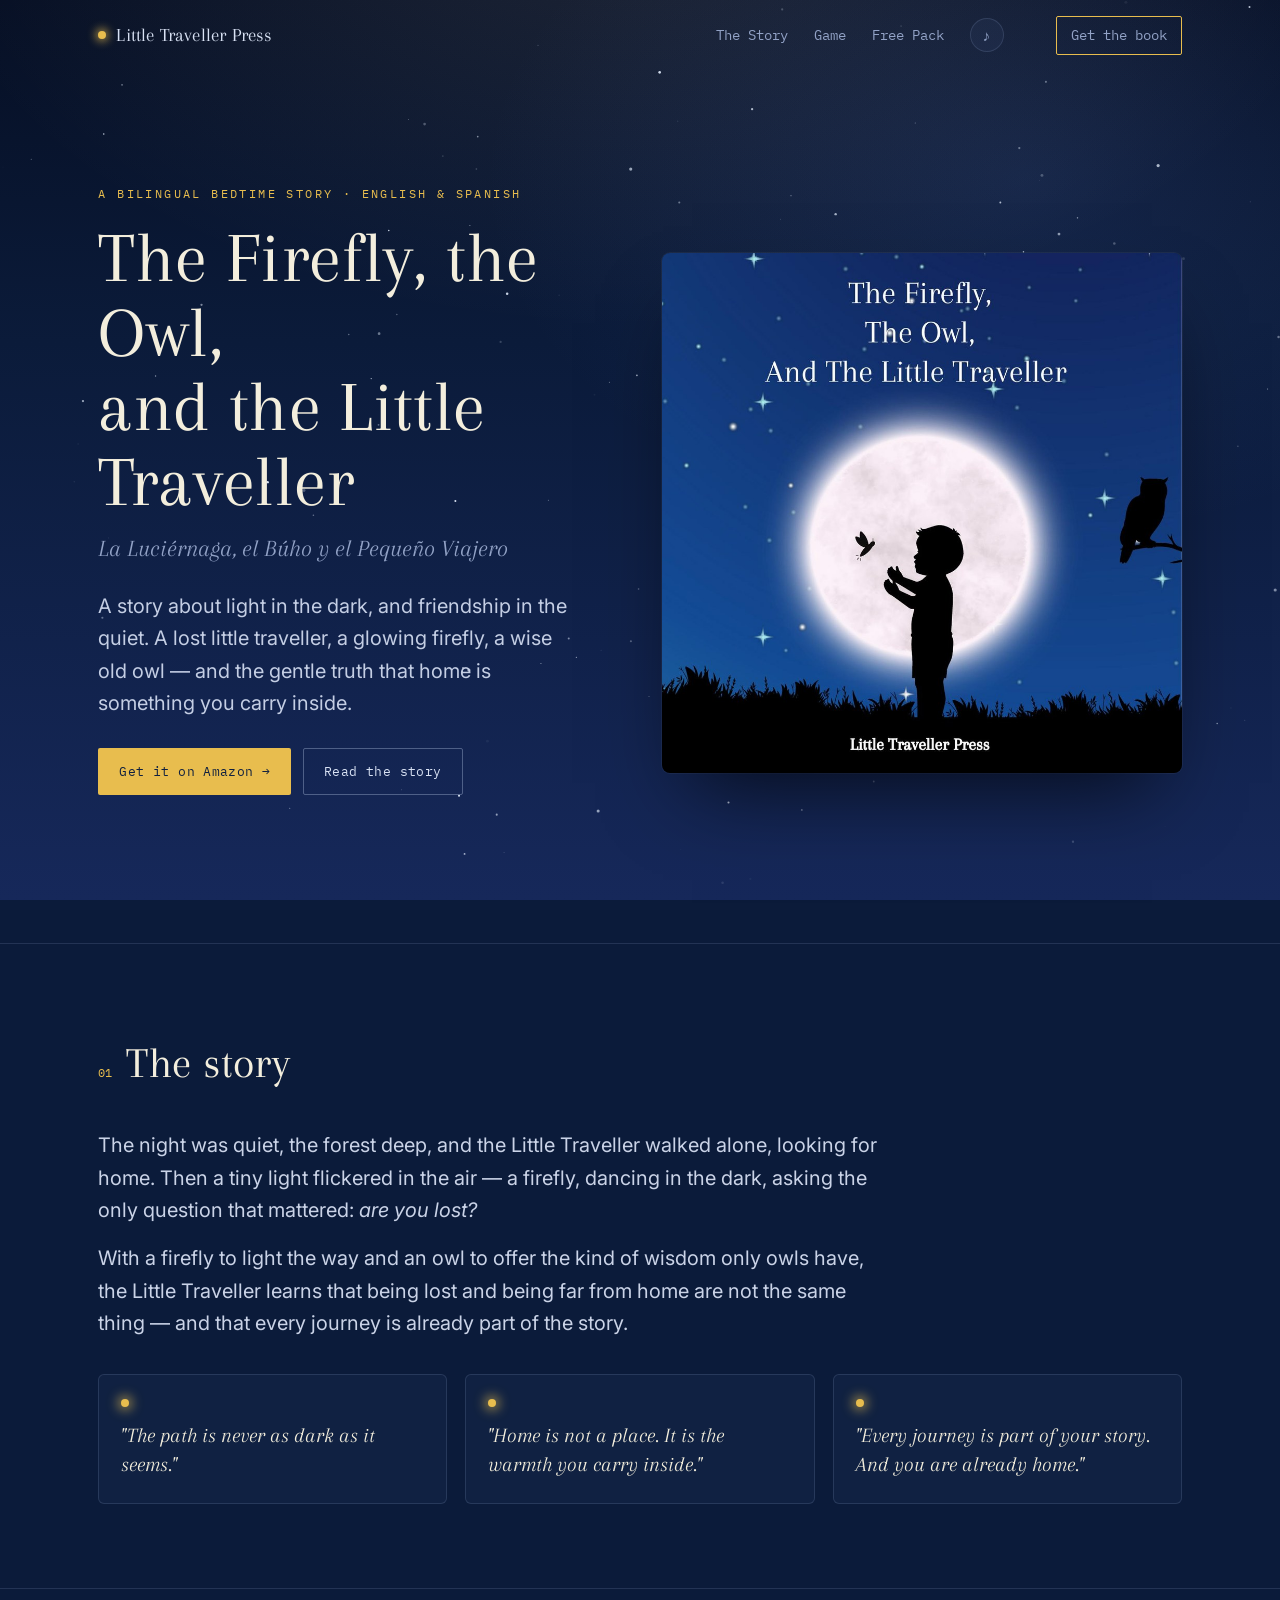
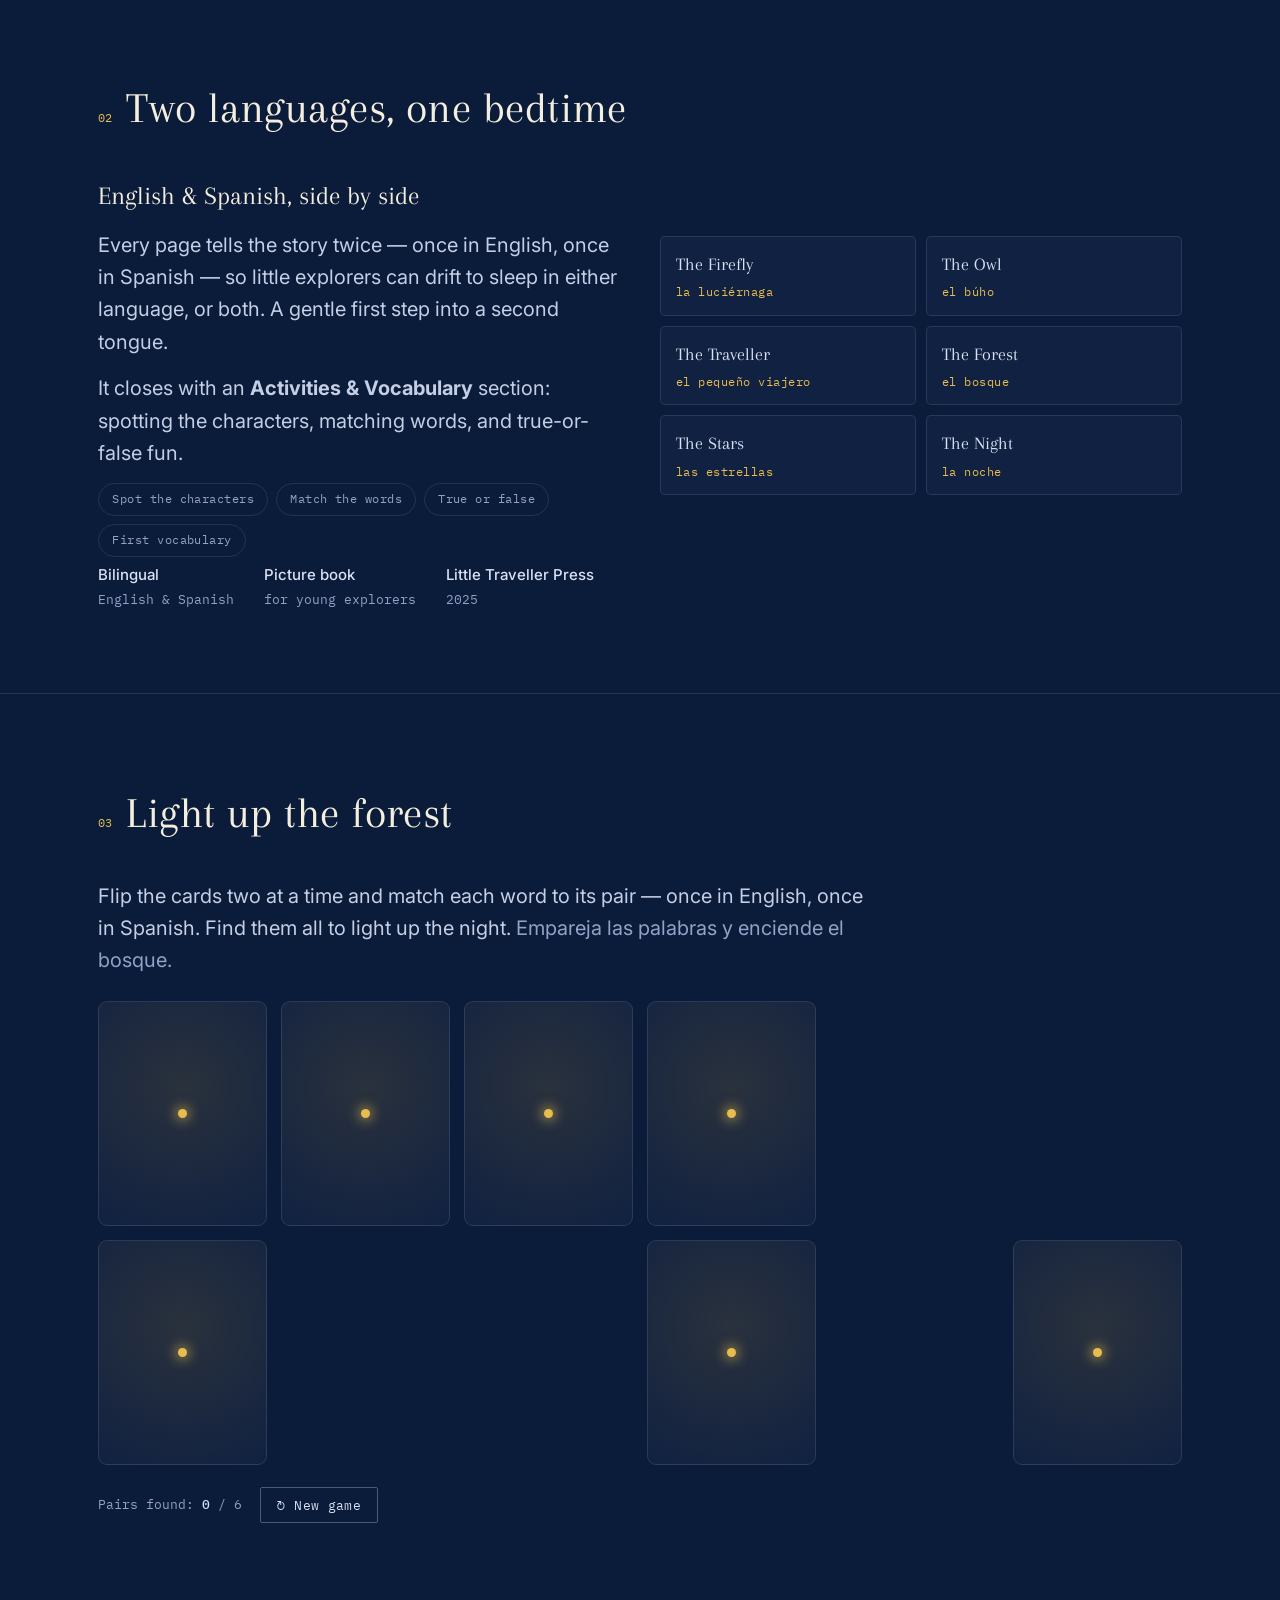
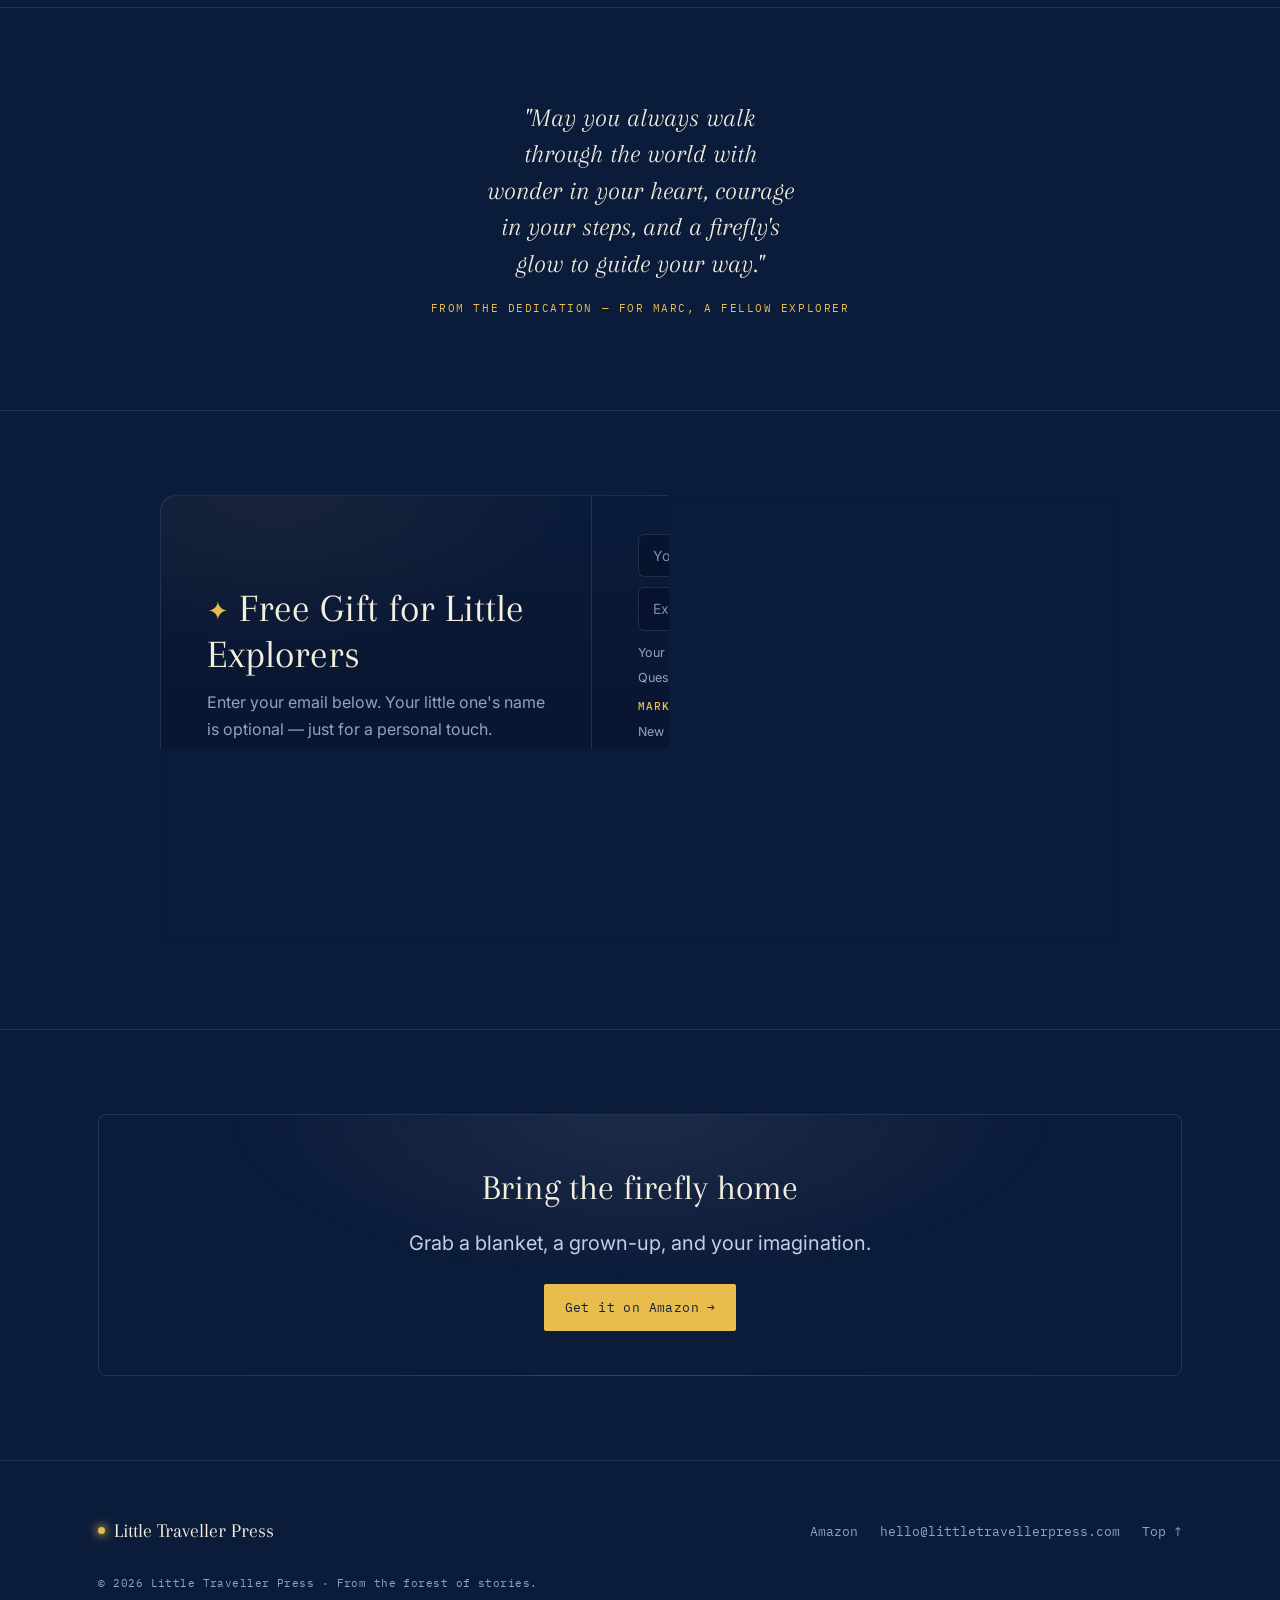
==== commit a36c04c5: "Add files via upload" ====
--- a/index-11.html
+++ b/index-11.html
@@ -103,8 +103,8 @@
   .cover{position:relative;z-index:1;width:min(330px,80%);aspect-ratio:1/1;border-radius:8px;overflow:hidden;
     box-shadow:0 40px 80px -30px rgba(0,0,0,.7), 0 0 0 1px rgba(255,255,255,.05);
     transform:translateZ(0);transition:transform .5s ease, box-shadow .5s ease;}
-  .cover:hover{transform:translateY(-6px) rotate(-.6deg) scale(1.015);box-shadow:0 44px 90px -28px rgba(0,0,0,.75), 0 0 34px -4px rgba(232,189,78,.35), 0 0 0 1px rgba(255,255,255,.06);}
-  .cover img{width:100%;height:100%;object-fit:cover;object-position:center;display:block;transition:transform .6s ease;}
+  .cover:hover{transform:translateY(-6px) rotate(-.6deg) scale(1.015);box-shadow:0 44px 90px -28px rgba(0,0,0,.75), 0 0 54px -2px rgba(232,189,78,.55), 0 0 0 1px rgba(255,255,255,.08);}
+  .cover img{width:100%;height:100%;object-fit:cover;object-position:center top;display:block;transition:transform .6s ease;}
   .cover:hover img{transform:scale(1.04);}
 
   /* SECTIONS */
@@ -210,8 +210,6 @@
   .sound-vol::-webkit-slider-thumb{-webkit-appearance:none;appearance:none;width:13px;height:13px;border-radius:50%;background:var(--firefly);margin-top:-4.5px;cursor:pointer;box-shadow:0 0 6px rgba(232,189,78,.5);}
   .sound-vol::-moz-range-thumb{width:13px;height:13px;border:none;border-radius:50%;background:var(--firefly);cursor:pointer;box-shadow:0 0 6px rgba(232,189,78,.5);}
   @keyframes eq{0%,100%{transform:scaleY(.5);}50%{transform:scaleY(1);}}
-  .sound-hint{position:fixed;top:62px;right:18px;z-index:49;background:rgba(8,18,40,.92);border:1px solid var(--firefly);color:var(--star);font-family:var(--mono);font-size:12px;padding:8px 13px;border-radius:6px;max-width:200px;opacity:0;transform:translateY(-6px);transition:opacity .4s,transform .4s;pointer-events:none;}
-  .sound-hint.show{opacity:1;transform:none;}
 
   /* WIN FIREFLY BURST */
   #burst{position:fixed;inset:0;z-index:60;pointer-events:none;}
@@ -244,6 +242,14 @@
     .game-board{grid-template-columns:repeat(6,1fr); gap:14px; max-width:none;}
     .game-win{max-width:560px;}
     .nav-links a, .nav-cta{font-size:14px;}
+    .join-wrap{max-width:1080px;}
+    .join-intro{padding:60px 56px 40px;}
+    .join-panel{padding:48px 56px 52px;}
+    .join-intro h2{font-size:44px;}
+    .join-intro p.sub{font-size:17px;}
+    .join-intro .join-contents{font-size:14px;}
+    .ml-form-embedBody .ml-form-fieldRow input{font-size:16px!important;padding:15px 44px 15px 18px!important;}
+    .ml-form-embedSubmit button{font-size:14px!important;padding:15px 24px!important;}
   }
   @media(min-width:1280px){
     body{font-size:20px;}
@@ -272,7 +278,7 @@
   }
 
   /* JOIN / signup */
-  .join-wrap{max-width:900px;margin:0 auto;}
+  .join-wrap{max-width:960px;margin:0 auto;}
   .join-grid{display:grid;grid-template-columns:1fr;gap:0;border:1px solid var(--line);border-radius:16px;overflow:hidden;
     background:
       radial-gradient(520px 260px at 12% 0%, rgba(232,189,78,.06), transparent 60%),
@@ -280,14 +286,13 @@
       linear-gradient(180deg, rgba(11,27,58,.55), rgba(6,15,36,.75));
     backdrop-filter: blur(2px);
   }
-  .join-intro{padding:36px 40px 26px;border-bottom:1px solid var(--line);}
-  .join-intro .join-eyebrow{font-family:var(--mono);font-size:11.5px;letter-spacing:.14em;text-transform:uppercase;color:var(--firefly);display:inline-flex;align-items:center;gap:7px;}
-  .join-intro .join-eyebrow .spark{font-size:11px;}
-  .join-intro h2{font-family:var(--serif);font-weight:400;font-size:clamp(23px,3.4vw,29px);color:var(--moon);margin:10px 0 9px;line-height:1.16;}
-  .join-intro p.sub{color:var(--mist);margin:0 0 12px;line-height:1.6;max-width:52ch;font-size:14.5px;}
-  .join-intro .join-contents{font-family:var(--mono);font-size:11.5px;color:var(--mist);letter-spacing:.01em;line-height:1.7;border-top:1px solid var(--line);padding-top:12px;margin-top:12px;}
-  .join-intro .join-contents b{color:var(--star);font-weight:600;}
-  .join-panel{padding:30px 40px 32px;}
+  .join-intro{padding:48px 46px 34px;border-bottom:1px solid var(--line);}
+  .join-intro h2{font-family:var(--serif);font-weight:400;font-size:clamp(30px,4.2vw,40px);color:var(--moon);margin:0 0 12px;line-height:1.14;}
+  .join-intro h2 .spark{color:var(--firefly);font-size:.65em;vertical-align:middle;}
+  .join-intro p.sub{color:var(--mist);margin:0 0 14px;line-height:1.65;max-width:52ch;font-size:16px;}
+  .join-intro .join-contents{font-family:var(--mono);font-size:13px;color:var(--firefly-soft);letter-spacing:.01em;line-height:1.75;border-top:1px solid var(--line);padding-top:14px;margin-top:14px;}
+  .join-intro .join-contents b{color:var(--firefly);font-weight:600;}
+  .join-panel{padding:38px 46px 42px;}
 
   /* Native-styled MailerLite embed (overrides ML default look) */
   .ml-form-embedContainer{background:transparent!important;}
@@ -357,6 +362,7 @@
     transition:transform .15s,background .2s,box-shadow .2s!important;cursor:pointer;
   }
   .ml-form-embedSubmit button:hover{background:var(--firefly-soft)!important;box-shadow:0 8px 22px -8px rgba(232,189,78,.5)!important;}
+  .ml-form-embedSubmit button:active{transform:scale(.96)!important;box-shadow:0 0 0 8px rgba(232,189,78,.35),0 0 24px 6px rgba(232,189,78,.6)!important;transition:transform .1s,box-shadow .25s!important;}
 
   .ml-form-successBody{padding:0!important;}
   .ml-form-successContent{text-align:left!important;margin:0!important;}
@@ -393,7 +399,6 @@
 <body>
 <canvas id="stars"></canvas>
 <canvas id="burst"></canvas>
-<div class="sound-hint" id="soundHint">🌙 Tap for forest sounds</div>
 
 <nav id="nav">
   <div class="nav-inner">
@@ -570,8 +575,7 @@
     <div class="join-wrap reveal">
       <div class="join-grid">
         <div class="join-intro">
-          <span class="join-eyebrow"><span class="spark">✦</span>Free printable &middot; Gratis</span>
-          <h2>Free Gift for Little Explorers</h2>
+          <h2><span class="spark">✦</span> Free Gift for Little Explorers</h2>
           <p class="sub">Enter your email below. Your little one's name is optional — just for a personal touch.</p>
           <p class="join-contents"><b>16 printable pages:</b> coloring, vocabulary, matching, maze, feelings, story order &amp; a courage badge.</p>
         </div>
@@ -587,7 +591,7 @@
                     <p>Enter your email below. Your little one's name is optional — just for a personal touch.</p>
                   </div>
 
-                  <form class="ml-block-form" action="https://assets.mailerlite.com/jsonp/2484375/forms/191833335888086639/subscribe" data-code="" method="post" target="_blank">
+                  <form class="ml-block-form" action="https://assets.mailerlite.com/jsonp/2484375/forms/191833335888086639/subscribe" data-code="" method="post">
                     <div class="ml-form-formContent">
                       <div class="ml-form-fieldRow">
                         <div class="ml-field-group ml-field-email ml-validate-email ml-validate-required">
@@ -625,13 +629,6 @@
                       <div class="ml-form-embedMailerLite-GDPR">
                         <p>By clicking below to submit this form, you acknowledge that the information you provide will be processed in accordance with our Privacy Policy.</p>
                       </div>
-                    </div>
-
-                    <div class="ml-form-checkboxRow ml-validate-required">
-                      <label class="checkbox">
-                        <input type="checkbox">
-                        <div class="label-description"><p>Opt in to receive news and updates.</p></div>
-                      </label>
                     </div>
 
                     <div class="ml-form-recaptcha ml-validate-required">
@@ -801,7 +798,7 @@
 
 /* ===== Sound toggle wiring ===== */
 (function(){
-  var btn=document.getElementById('soundToggle'), hint=document.getElementById('soundHint');
+  var btn=document.getElementById('soundToggle');
   if(!btn) return;
   var vol=document.getElementById('soundVol');
   if(vol){
@@ -815,12 +812,7 @@
     btn.setAttribute('aria-pressed', on?'true':'false');
     btn.setAttribute('aria-label', on?'Turn forest sounds off':'Turn forest sounds on');
     if(vol) vol.classList.toggle('show', on);
-    if(hint) hint.classList.remove('show');
   });
-  var interacted=false;
-  ['pointerdown','keydown'].forEach(function(ev){ window.addEventListener(ev,function(){ interacted=true; if(hint) hint.classList.remove('show'); },{once:true,passive:true}); });
-  setTimeout(function(){ if(hint && !interacted && !window.Sound.isOn()) hint.classList.add('show'); }, 2500);
-  setTimeout(function(){ if(hint) hint.classList.remove('show'); }, 9000);
 })();
 </script>
 
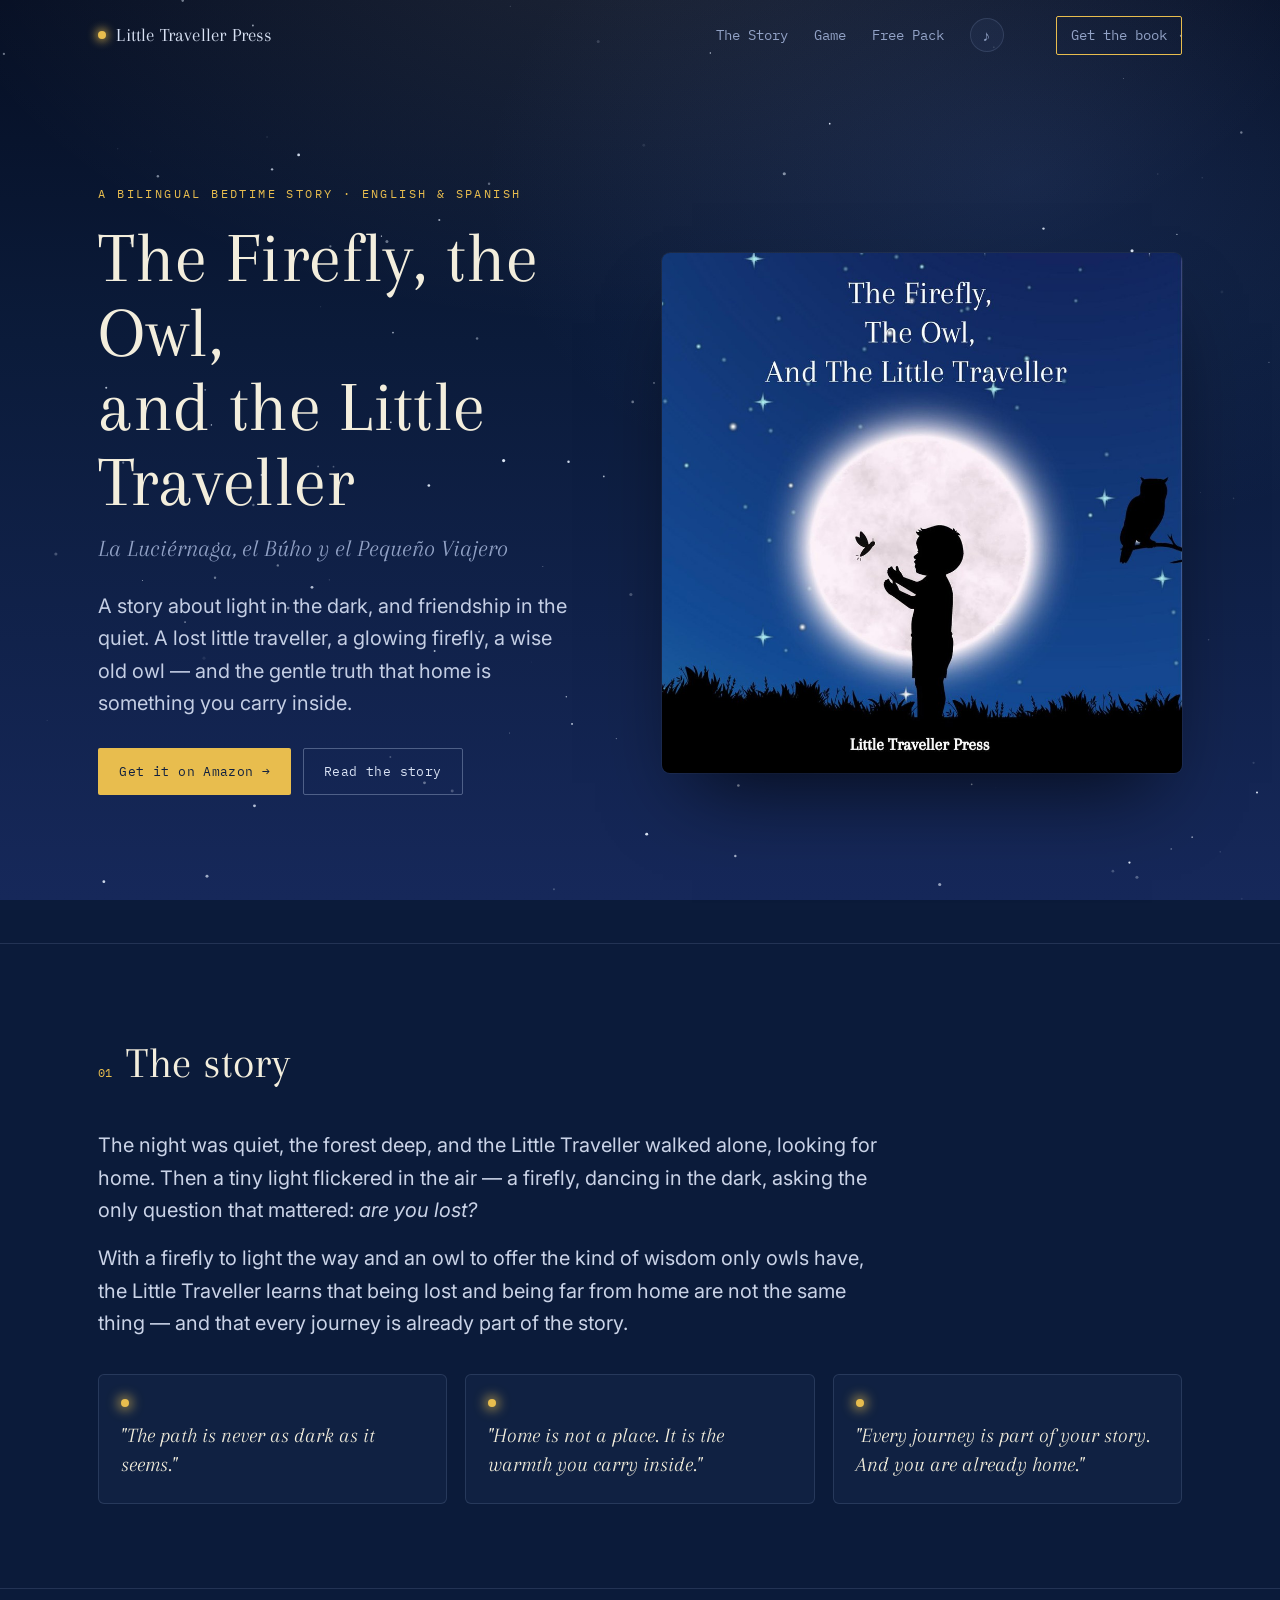
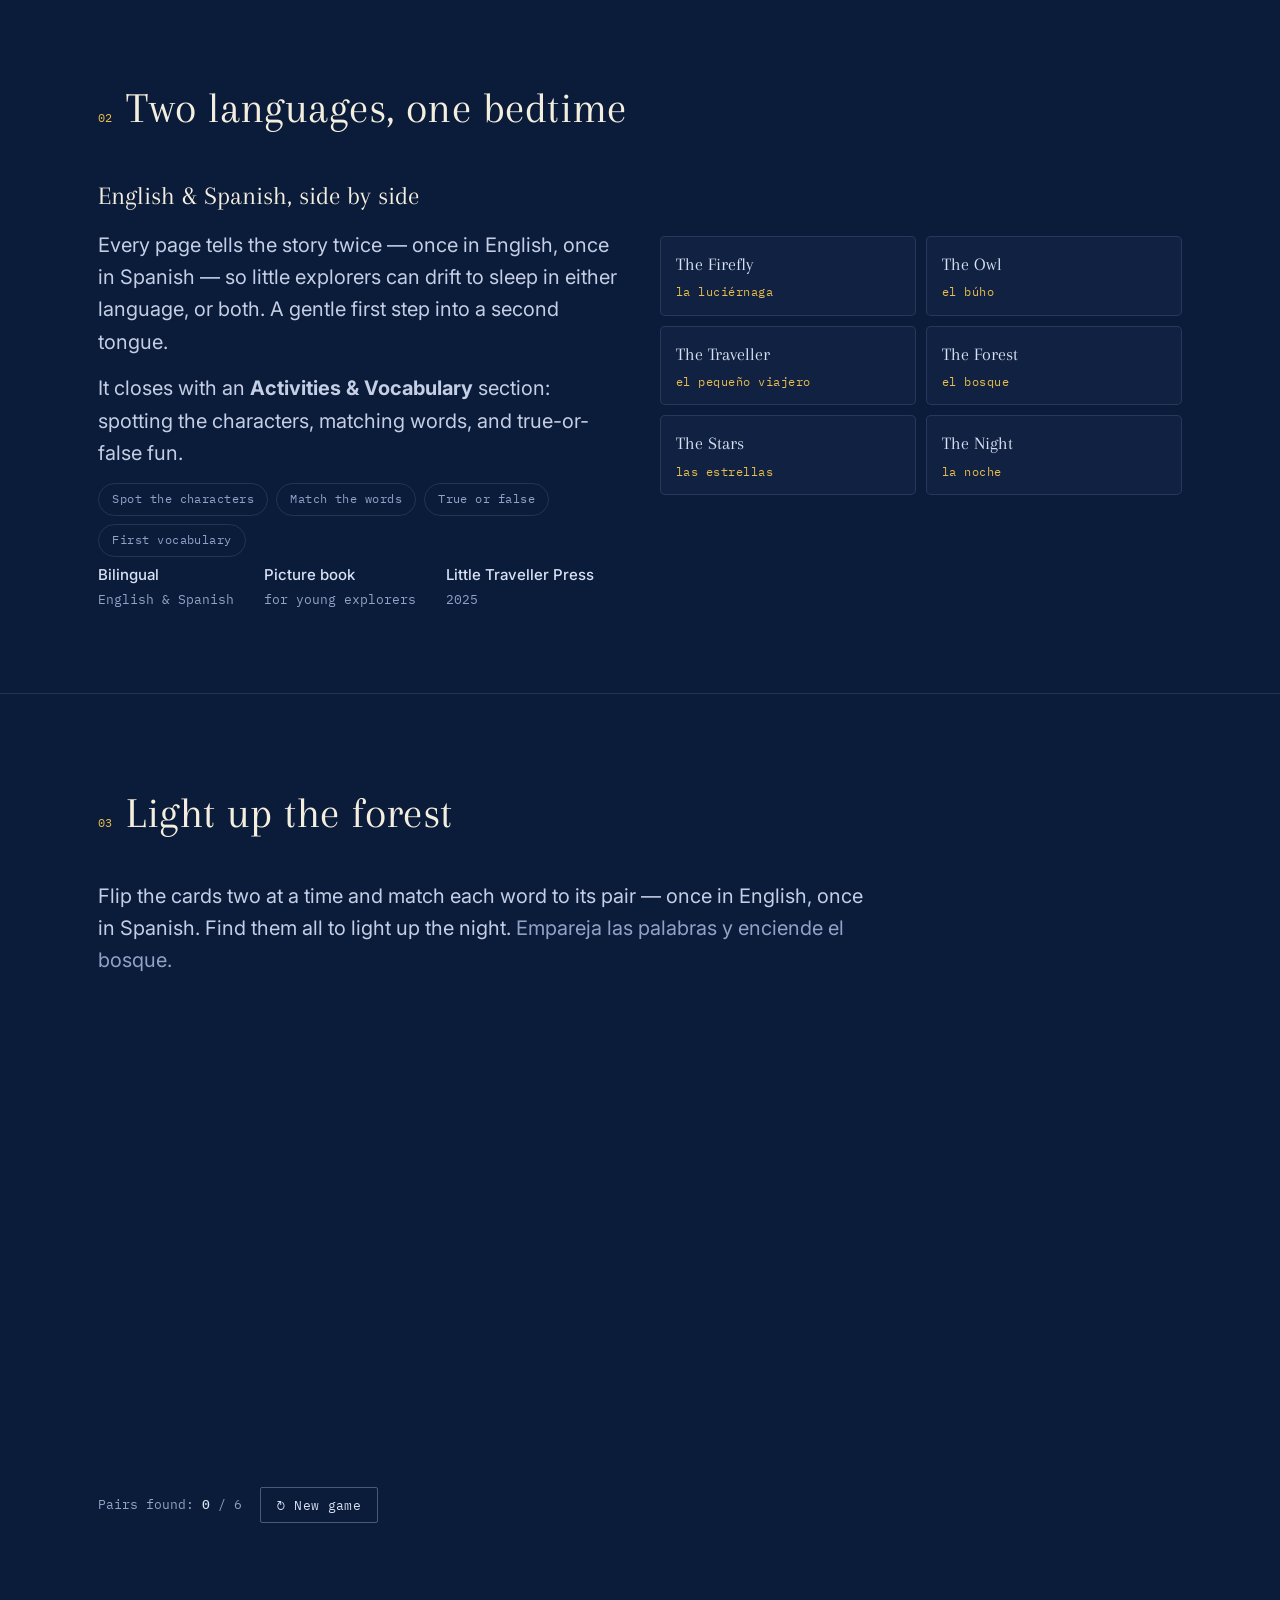
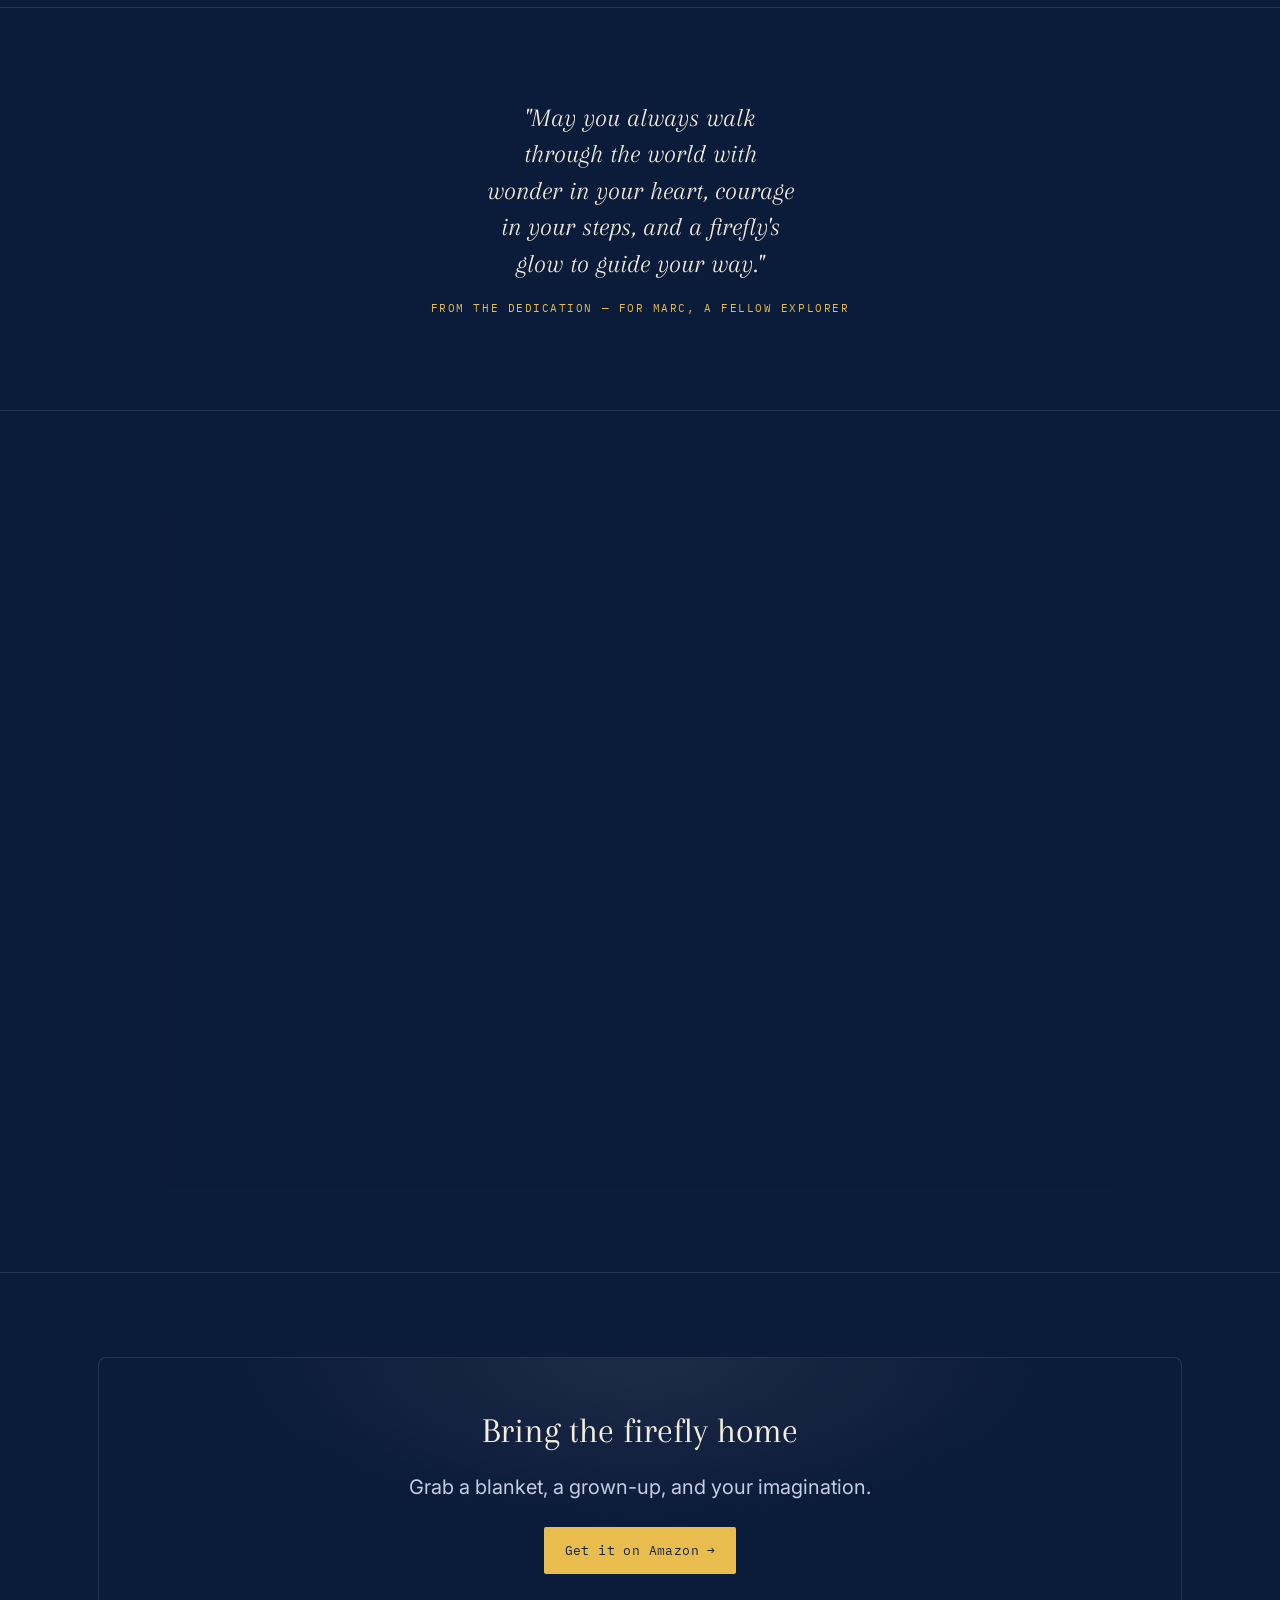
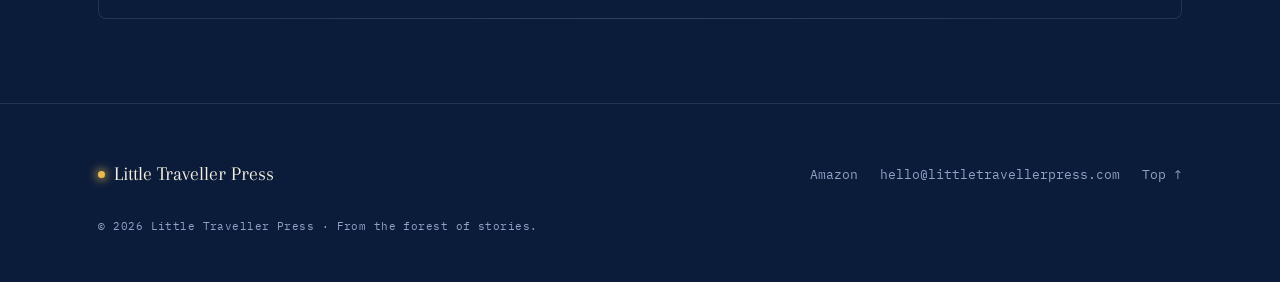
==== commit e02ec14b: "Add files via upload printouts with a hedgehog adde to the submission table + sparkly cursor." ====
--- a/index-11.html
+++ b/index-11.html
@@ -1,4 +1,5 @@
 <!DOCTYPE html>
+<!-- redeploy after permissions fix -->
 <html lang="en">
 <head>
 <meta charset="UTF-8" />
@@ -61,6 +62,28 @@
     50%{transform:translate(28px,-30px);opacity:.55;}
     85%{opacity:.9;}
     100%{transform:translate(-10px,-60px);opacity:0;}
+  }
+
+  /* fairy dust cursor trail */
+  .dust{
+    position:fixed;pointer-events:none;z-index:9999;
+    top:0;left:0;
+    will-change:transform,opacity;
+    animation:dustDrift var(--dur) ease-out forwards;
+  }
+  .dust.dot{
+    width:var(--size);height:var(--size);border-radius:50%;
+    background:radial-gradient(circle, var(--c1) 0%, var(--c2) 55%, transparent 75%);
+  }
+  .dust.star{
+    width:var(--size);height:var(--size);
+    background:var(--c1);
+    clip-path:polygon(50% 0%, 62% 38%, 100% 50%, 62% 62%, 50% 100%, 38% 62%, 0% 50%, 38% 38%);
+    box-shadow:0 0 6px 1px var(--c1);
+  }
+  @keyframes dustDrift{
+    0%{ opacity:1; transform:translate(0,0) scale(1) rotate(0deg); }
+    100%{ opacity:0; transform:translate(var(--dx), var(--dy)) scale(.15) rotate(var(--rot)); }
   }
 
   /* NAV */
@@ -245,7 +268,7 @@
     .join-wrap{max-width:1080px;}
     .join-intro{padding:60px 56px 40px;}
     .join-panel{padding:48px 56px 52px;}
-    .join-intro h2{font-size:44px;}
+    .join-intro h2{font-size:34px;}
     .join-intro p.sub{font-size:17px;}
     .join-intro .join-contents{font-size:14px;}
     .ml-form-embedBody .ml-form-fieldRow input{font-size:16px!important;padding:15px 44px 15px 18px!important;}
@@ -287,12 +310,12 @@
     backdrop-filter: blur(2px);
   }
   .join-intro{padding:48px 46px 34px;border-bottom:1px solid var(--line);}
-  .join-intro h2{font-family:var(--serif);font-weight:400;font-size:clamp(30px,4.2vw,40px);color:var(--moon);margin:0 0 12px;line-height:1.14;}
+  .join-intro h2{font-family:var(--serif);font-weight:400;font-size:clamp(26px,3.4vw,34px);color:var(--moon);margin:0 0 12px;line-height:1.14;white-space:nowrap;}
   .join-intro h2 .spark{color:var(--firefly);font-size:.65em;vertical-align:middle;}
   .join-intro p.sub{color:var(--mist);margin:0 0 14px;line-height:1.65;max-width:52ch;font-size:16px;}
   .join-intro .join-contents{font-family:var(--mono);font-size:13px;color:var(--firefly-soft);letter-spacing:.01em;line-height:1.75;border-top:1px solid var(--line);padding-top:14px;margin-top:14px;}
   .join-intro .join-contents b{color:var(--firefly);font-weight:600;}
-  .join-panel{padding:38px 46px 42px;}
+  .join-panel{   padding:38px 46px 52px;   min-height:620px; }
 
   /* Native-styled MailerLite embed (overrides ML default look) */
   .ml-form-embedContainer{background:transparent!important;}
@@ -303,25 +326,25 @@
   .ml-form-embedBody .ml-form-formContent{margin:0 0 12px 0!important;}
   .ml-form-embedBody .ml-form-fieldRow{margin:0 0 10px 0!important;}
   .ml-form-embedBody .ml-form-fieldRow input{
-    font-family:var(--sans)!important;font-size:14px!important;color:var(--star)!important;
+    font-family:var(--sans)!important;font-size:15.5px!important;color:var(--star)!important;
     background:rgba(8,18,42,.6)!important;border:1px solid var(--line)!important;border-radius:6px!important;
-    padding:11px 40px 11px 14px!important;line-height:1.4!important;outline:none;transition:border-color .2s, box-shadow .2s;
+    padding:12px 40px 12px 14px!important;line-height:1.4!important;outline:none;transition:border-color .2s, box-shadow .2s;
     box-sizing:border-box!important;
   }
-  .ml-form-embedBody .ml-form-fieldRow input::placeholder{color:var(--mist)!important;font-size:14px!important;opacity:.85;}
+  .ml-form-embedBody .ml-form-fieldRow input::placeholder{color:var(--mist)!important;font-size:15.5px!important;opacity:.85;}
   .ml-form-embedBody .ml-form-fieldRow input:focus{border-color:var(--firefly)!important;box-shadow:0 0 0 3px rgba(232,189,78,.13);}
 
   .ml-form-embedPermissions{margin:0 0 10px;}
-  .ml-form-embedPermissionsContent h4{font-family:var(--mono)!important;font-size:11px!important;font-weight:500!important;color:var(--firefly)!important;letter-spacing:.1em;text-transform:uppercase;margin:0 0 6px!important;}
+  .ml-form-embedPermissionsContent h4{font-family:var(--mono)!important;font-size:12px!important;font-weight:500!important;color:var(--firefly)!important;letter-spacing:.1em;text-transform:uppercase;margin:0 0 6px!important;}
   .ml-form-embedPermissionsContent p,
   .ml-form-embedPermissionsContent.privacy-policy p,
   .ml-form-embedPermissionsContent .description{
-    font-family:var(--sans)!important;font-size:12.5px!important;font-weight:400!important;font-style:normal!important;
-    color:var(--mist)!important;line-height:1.55!important;margin:0 0 6px!important;
+    font-family:var(--sans)!important;font-size:13.5px!important;font-weight:400!important;font-style:normal!important;
+    color:var(--mist)!important;line-height:1.6!important;margin:0 0 6px!important;
   }
   .ml-form-embedPermissionsContent p em{font-style:normal!important;}
   .ml-form-embedPermissionsContent p a{color:var(--firefly)!important;text-decoration:underline!important;}
-  .ml-form-embedMailerLite-GDPR p{font-family:var(--sans)!important;font-size:11px!important;font-weight:400!important;color:var(--mist)!important;opacity:.75;line-height:1.5!important;margin:0!important;}
+  .ml-form-embedMailerLite-GDPR p{font-family:var(--sans)!important;font-size:12px!important;font-weight:400!important;color:var(--mist)!important;opacity:.8;line-height:1.55!important;margin:0!important;}
 
   /* Checkbox rows: box and label text sit on one line, box first */
   .ml-form-embedPermissionsOptionsCheckbox label,
@@ -342,7 +365,7 @@
   }
   .ml-form-embedPermissionsOptionsCheckbox .label-description,
   .ml-form-checkboxRow .label-description{
-    font-family:var(--sans)!important;font-size:12.5px!important;font-weight:400!important;font-style:normal!important;
+    font-family:var(--sans)!important;font-size:13.5px!important;font-weight:400!important;font-style:normal!important;
     color:var(--mist)!important;position:static!important;
   }
   .ml-form-embedPermissionsOptionsCheckbox .label-description::before,
@@ -352,7 +375,13 @@
   .ml-form-embedPermissionsOptionsCheckbox .label-description p,
   .ml-form-checkboxRow .label-description p{margin:0!important;font-size:12.5px!important;}
 
-  .ml-form-recaptcha{margin:2px 0 14px!important;float:none!important;transform:scale(.92);transform-origin:0 0;}
+  .ml-form-recaptcha{
+  margin: 10px 0 18px !important;
+  float: none !important;
+  transform: none !important;
+  min-height: 78px;
+  overflow: visible;
+}
 
   .ml-form-embedSubmit{margin:0!important;}
   .ml-form-embedSubmit button{
@@ -372,10 +401,22 @@
   @media(max-width:760px){
     .join-grid{grid-template-columns:1fr;}
     .join-intro,.join-panel{padding:28px 22px;}
-  }
+    .join-intro h2{white-space:normal;}
+  }
+  .join-decor{display:none;}
   @media(min-width:761px){
-    .join-grid{grid-template-columns:0.9fr 1.1fr;}
-    .join-intro{border-bottom:none;border-right:1px solid var(--line);display:flex;flex-direction:column;justify-content:center;}
+    .join-grid{grid-template-columns:1fr 1fr;}
+    .join-intro{border-bottom:none;border-right:1px solid var(--line);display:flex;flex-direction:column;justify-content:flex-start;}
+    .join-decor{display:flex;justify-content:center;align-items:flex-end;margin-top:auto;padding-top:22px;pointer-events:none;}
+    .join-decor img{width:100%;max-width:360px;max-height:340px;object-fit:contain;
+      filter:drop-shadow(0 20px 32px rgba(0,0,0,.5)) drop-shadow(0 0 26px rgba(232,189,78,.12));
+      opacity:.97;}
+  }
+  @media(min-width:900px){
+    .join-decor img{max-width:430px;max-height:390px;}
+  }
+  @media(min-width:1280px){
+    .join-decor img{max-width:480px;max-height:430px;}
   }
   /* support / Ko-fi */
   .support-line{font-family:var(--mono);font-size:13px;color:var(--mist);margin:18px 0 0;letter-spacing:.01em;}
@@ -389,6 +430,7 @@
     html{scroll-behavior:auto;}
     .reveal{opacity:1;transform:none;transition:none;}
     .firefly{animation:none!important;opacity:.6!important;}
+    .dust{display:none;}
     .btn:hover,.cover:hover{transform:none;}
     .card-inner{transition:none;}
     .game-win.show{animation:none;}
@@ -576,8 +618,9 @@
       <div class="join-grid">
         <div class="join-intro">
           <h2><span class="spark">✦</span> Free Gift for Little Explorers</h2>
-          <p class="sub">Enter your email below. Your little one's name is optional — just for a personal touch.</p>
+          <p class="sub">Enter your email. Your little one's name is optional — just for a personal touch.</p>
           <p class="join-contents"><b>16 printable pages:</b> coloring, vocabulary, matching, maze, feelings, story order &amp; a courage badge.</p>
+          <div class="join-decor" aria-hidden="true"><img src="[data-uri]" alt=""></div>
         </div>
         <div class="join-panel">
 
@@ -588,7 +631,7 @@
                 <div class="ml-form-embedBody ml-form-embedBodyDefault row-form">
                   <div class="ml-form-embedContent">
                     <h4>Free Gift for Little Explorers</h4>
-                    <p>Enter your email below. Your little one's name is optional — just for a personal touch.</p>
+                    <p>Enter your email. Your little one's name is optional — just for a personal touch.</p>
                   </div>
 
                   <form class="ml-block-form" action="https://assets.mailerlite.com/jsonp/2484375/forms/191833335888086639/subscribe" data-code="" method="post">
@@ -631,7 +674,15 @@
                       </div>
                     </div>
 
+                    <div class="ml-form-checkboxRow ml-validate-required">
+                      <label class="checkbox">
+                        <input type="checkbox">
+                        <div class="label-description"><p>Opt in to receive news and updates.</p></div>
+                      </label>
+                    </div>
+
                     <div class="ml-form-recaptcha ml-validate-required">
+                      <script src="https://www.google.com/recaptcha/api.js"></script>
                       <div class="g-recaptcha" data-sitekey="6Lf1KHQUAAAAAFNKEX1hdSWCS3mRMv4FlFaNslaD"></div>
                     </div>
 
@@ -884,6 +935,48 @@
       })(i);
     }
   }
+
+  // fairy dust cursor trail
+  if(!reduce){
+    var dustPalette=[
+      ['#fff6da','#f0cc70'],
+      ['#f7ecff','#c9a8f0'],
+      ['#eaf1ff','#a9c4f5'],
+      ['#fff2e0','#e8bd4e']
+    ];
+    var lastSpark=0;
+    document.addEventListener('mousemove', function(e){
+      var now=Date.now();
+      if(now-lastSpark<26) return;
+      lastSpark=now;
+      var n=1+Math.floor(Math.random()*2);
+      for(var k=0;k<n;k++) spawnDust(e.clientX,e.clientY);
+    });
+    function spawnDust(x,y){
+      var el=document.createElement('div');
+      var isStar=Math.random()<0.35;
+      el.className='dust '+(isStar?'star':'dot');
+      var colors=dustPalette[Math.floor(Math.random()*dustPalette.length)];
+      var size=isStar?(5+Math.random()*4):(3+Math.random()*4);
+      var angle=Math.random()*Math.PI*2;
+      var dist=14+Math.random()*26;
+      var dx=Math.cos(angle)*dist;
+      var dy=Math.sin(angle)*dist-(10+Math.random()*14);
+      var dur=550+Math.random()*450;
+      var rot=(Math.random()*140-70)+'deg';
+      el.style.setProperty('--size',size+'px');
+      el.style.setProperty('--c1',colors[0]);
+      el.style.setProperty('--c2',colors[1]);
+      el.style.setProperty('--dx',dx+'px');
+      el.style.setProperty('--dy',dy+'px');
+      el.style.setProperty('--dur',dur+'ms');
+      el.style.setProperty('--rot',rot);
+      el.style.left=(x+(Math.random()*10-5)-size/2)+'px';
+      el.style.top=(y+(Math.random()*10-5)-size/2)+'px';
+      document.body.appendChild(el);
+      setTimeout(function(){ el.remove(); }, dur+50);
+    }
+  }
 })();
 
 // ---- bilingual memory match game ----
@@ -979,9 +1072,7 @@
 </style>
 <script>
   function ml_webform_success_43285879() {
-    var $ = ml_jQuery || jQuery;
-    $('.ml-subscribe-form-43285879 .row-success').show();
-    $('.ml-subscribe-form-43285879 .row-form').hide();
+    window.location.href = '/thank-you.html';
   }
 </script>
 <script src="https://groot.mailerlite.com/js/w/webforms.min.js?v83147fa8ce2d95cb73ece7f28b469519" type="text/javascript"></script>
